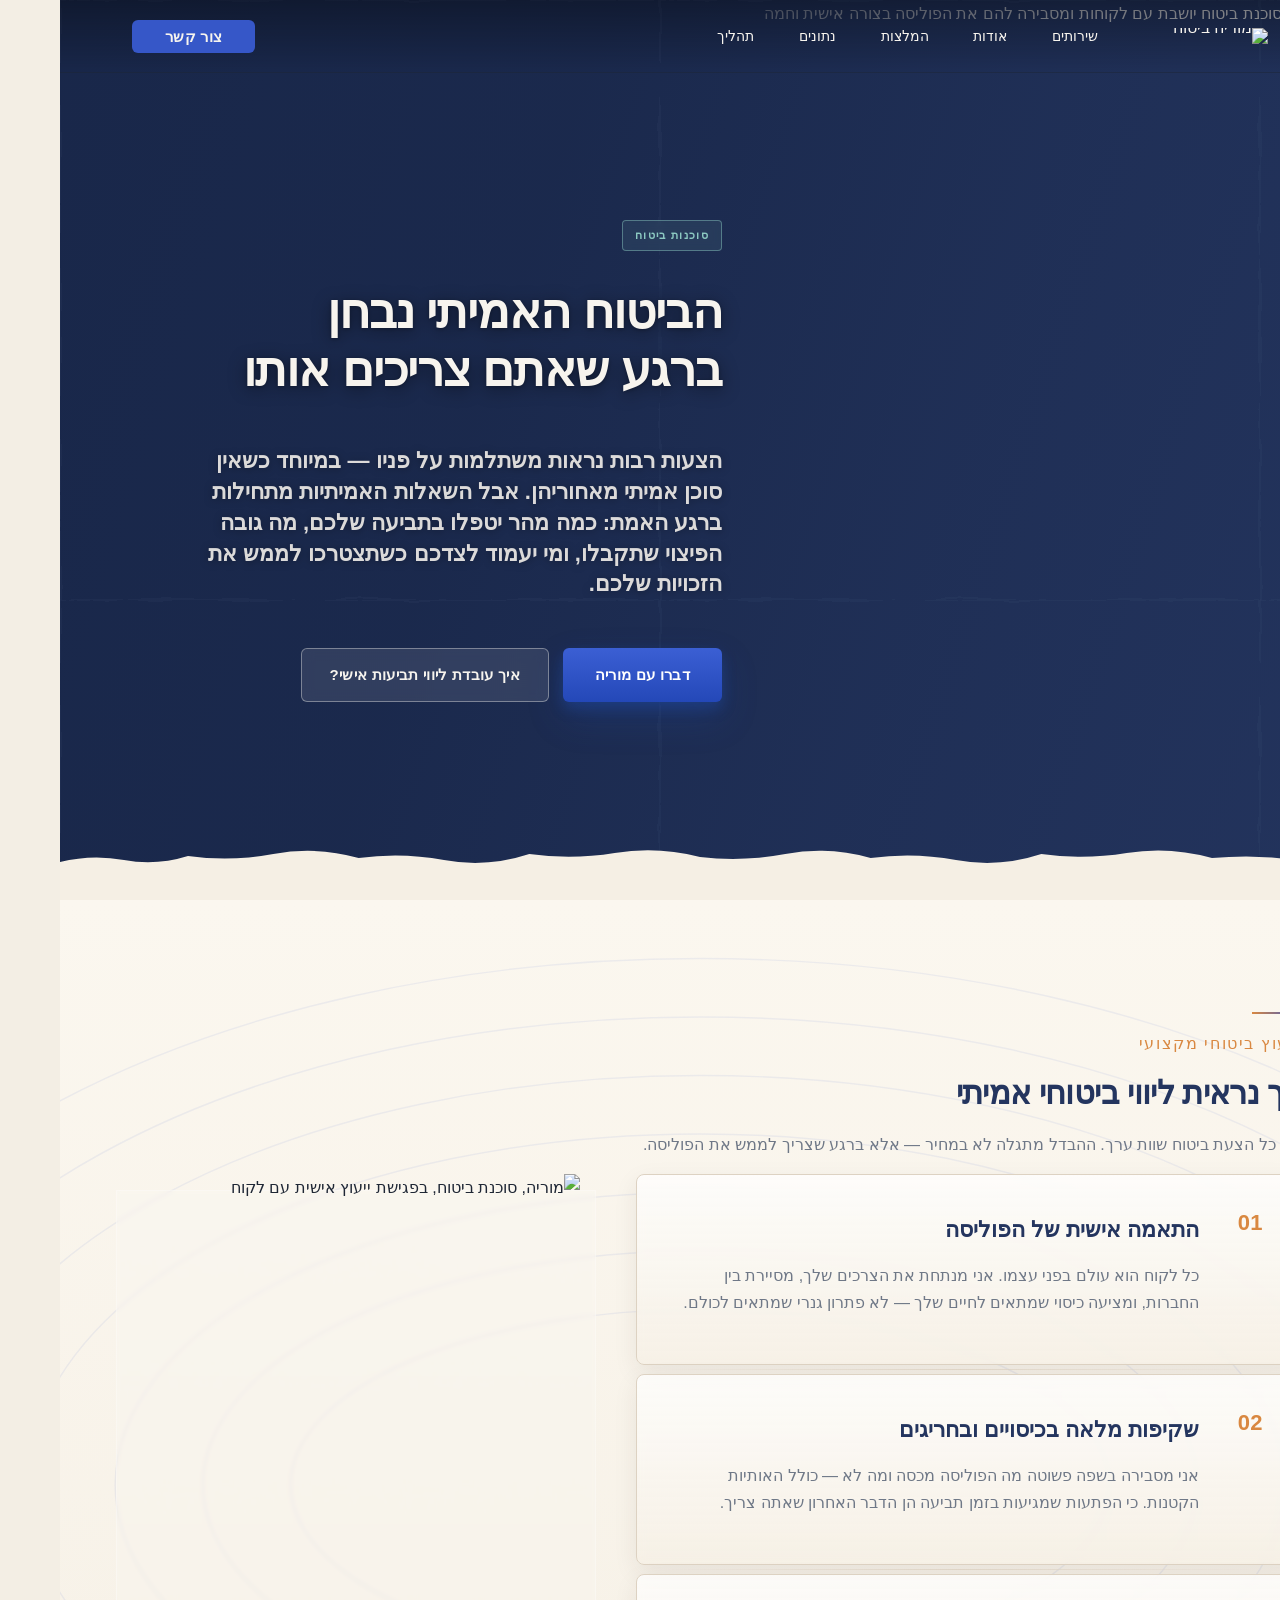
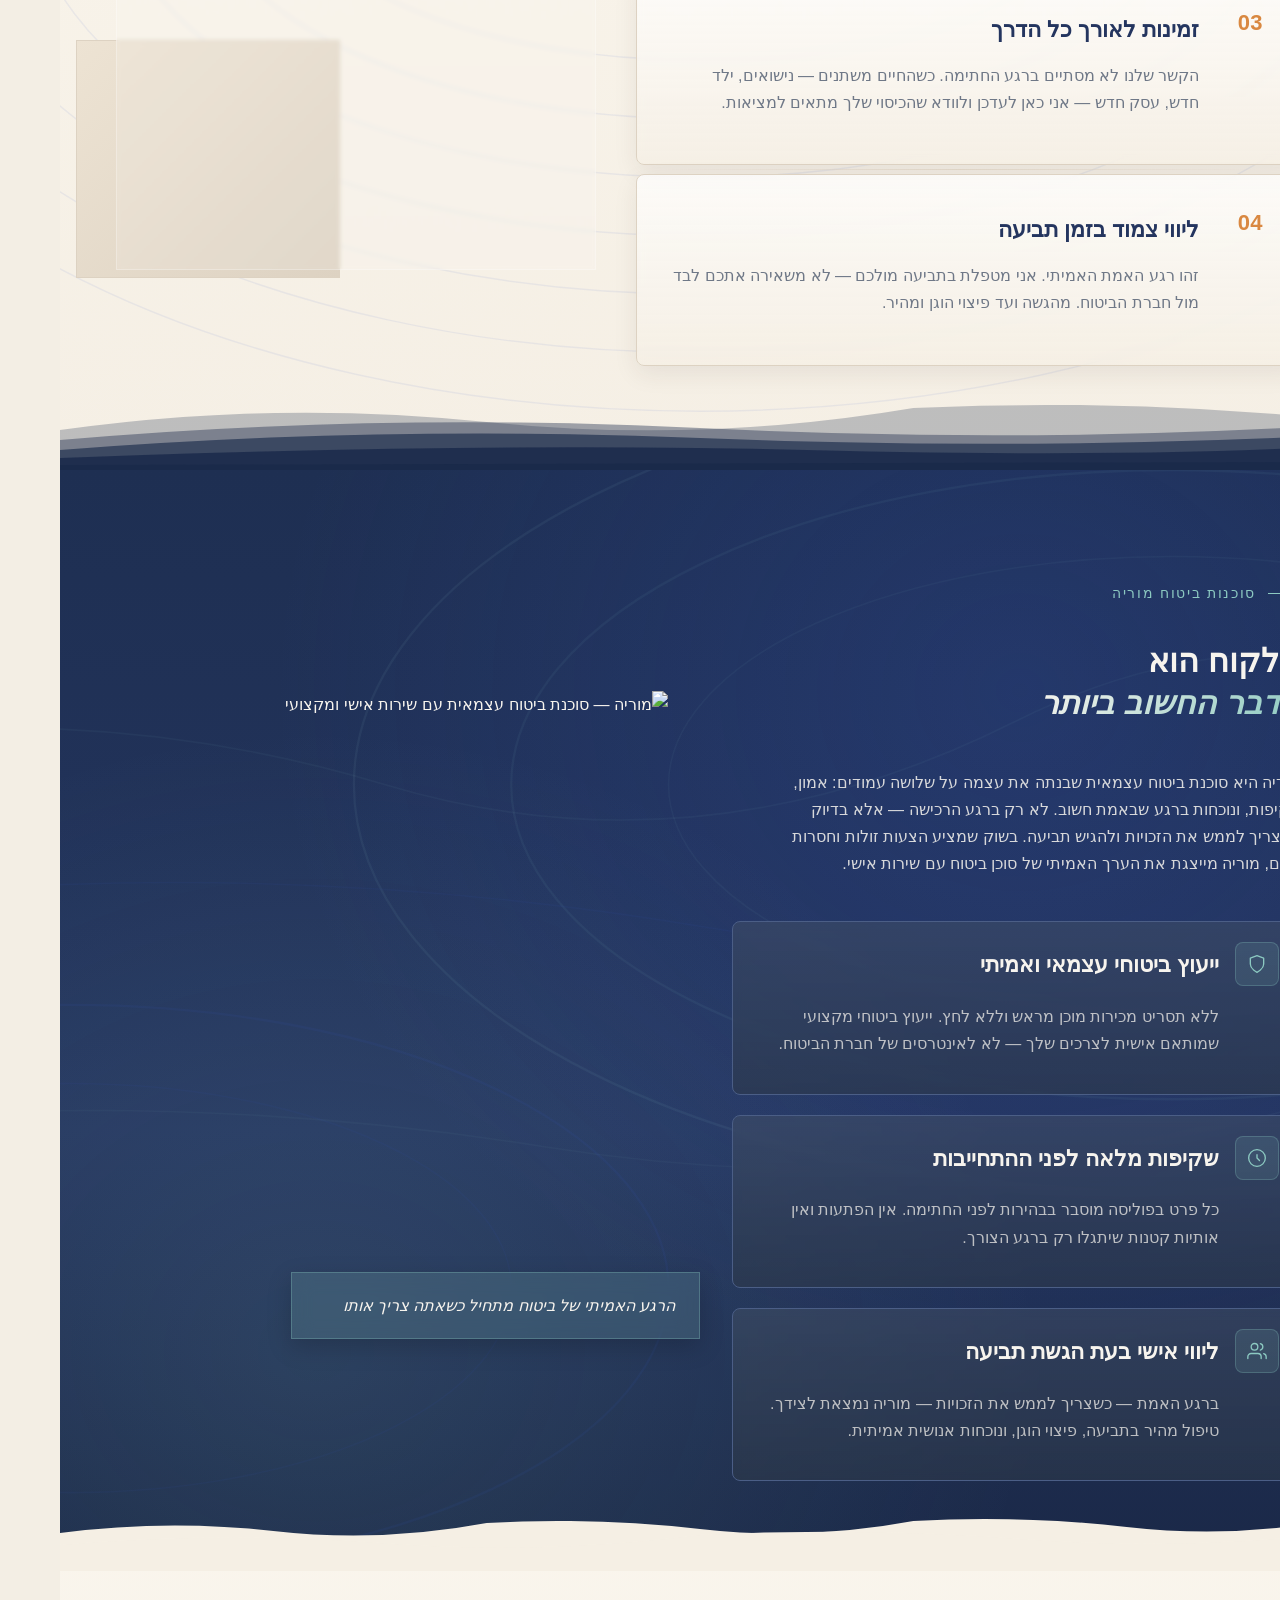
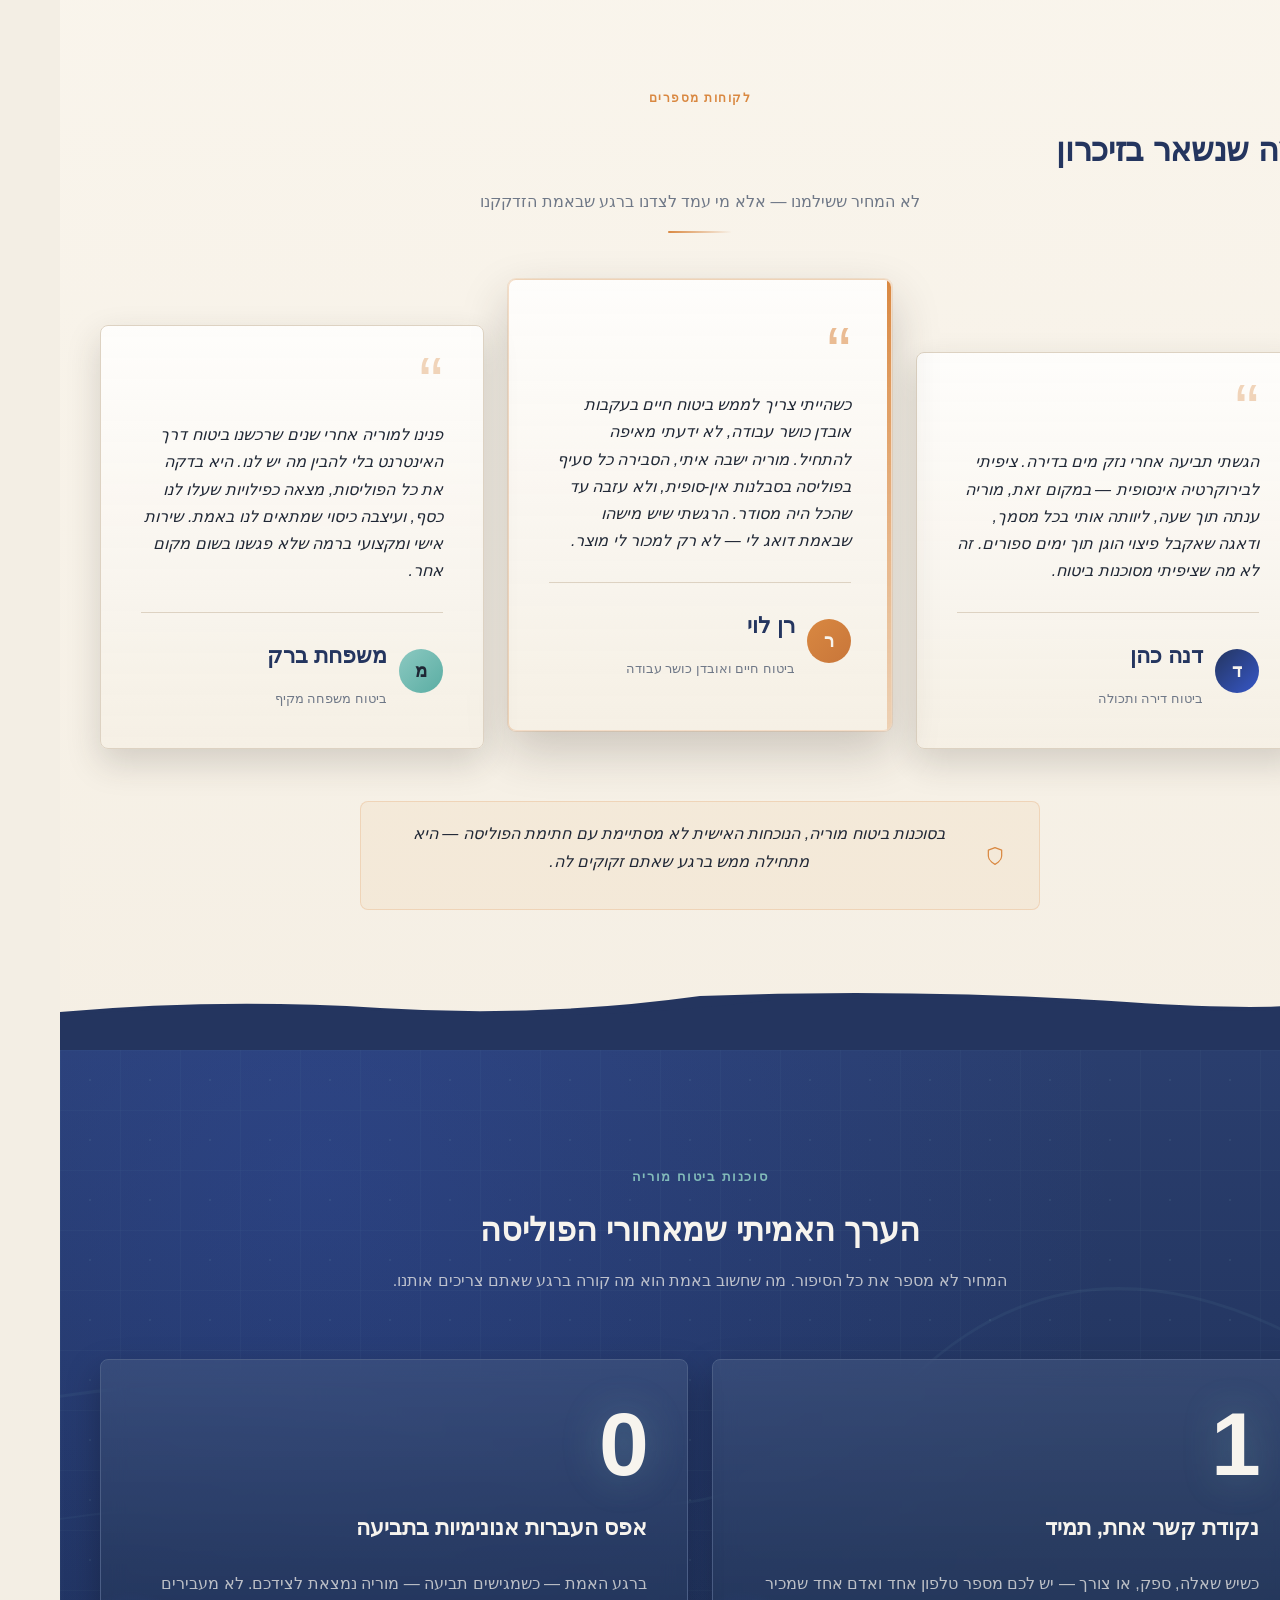
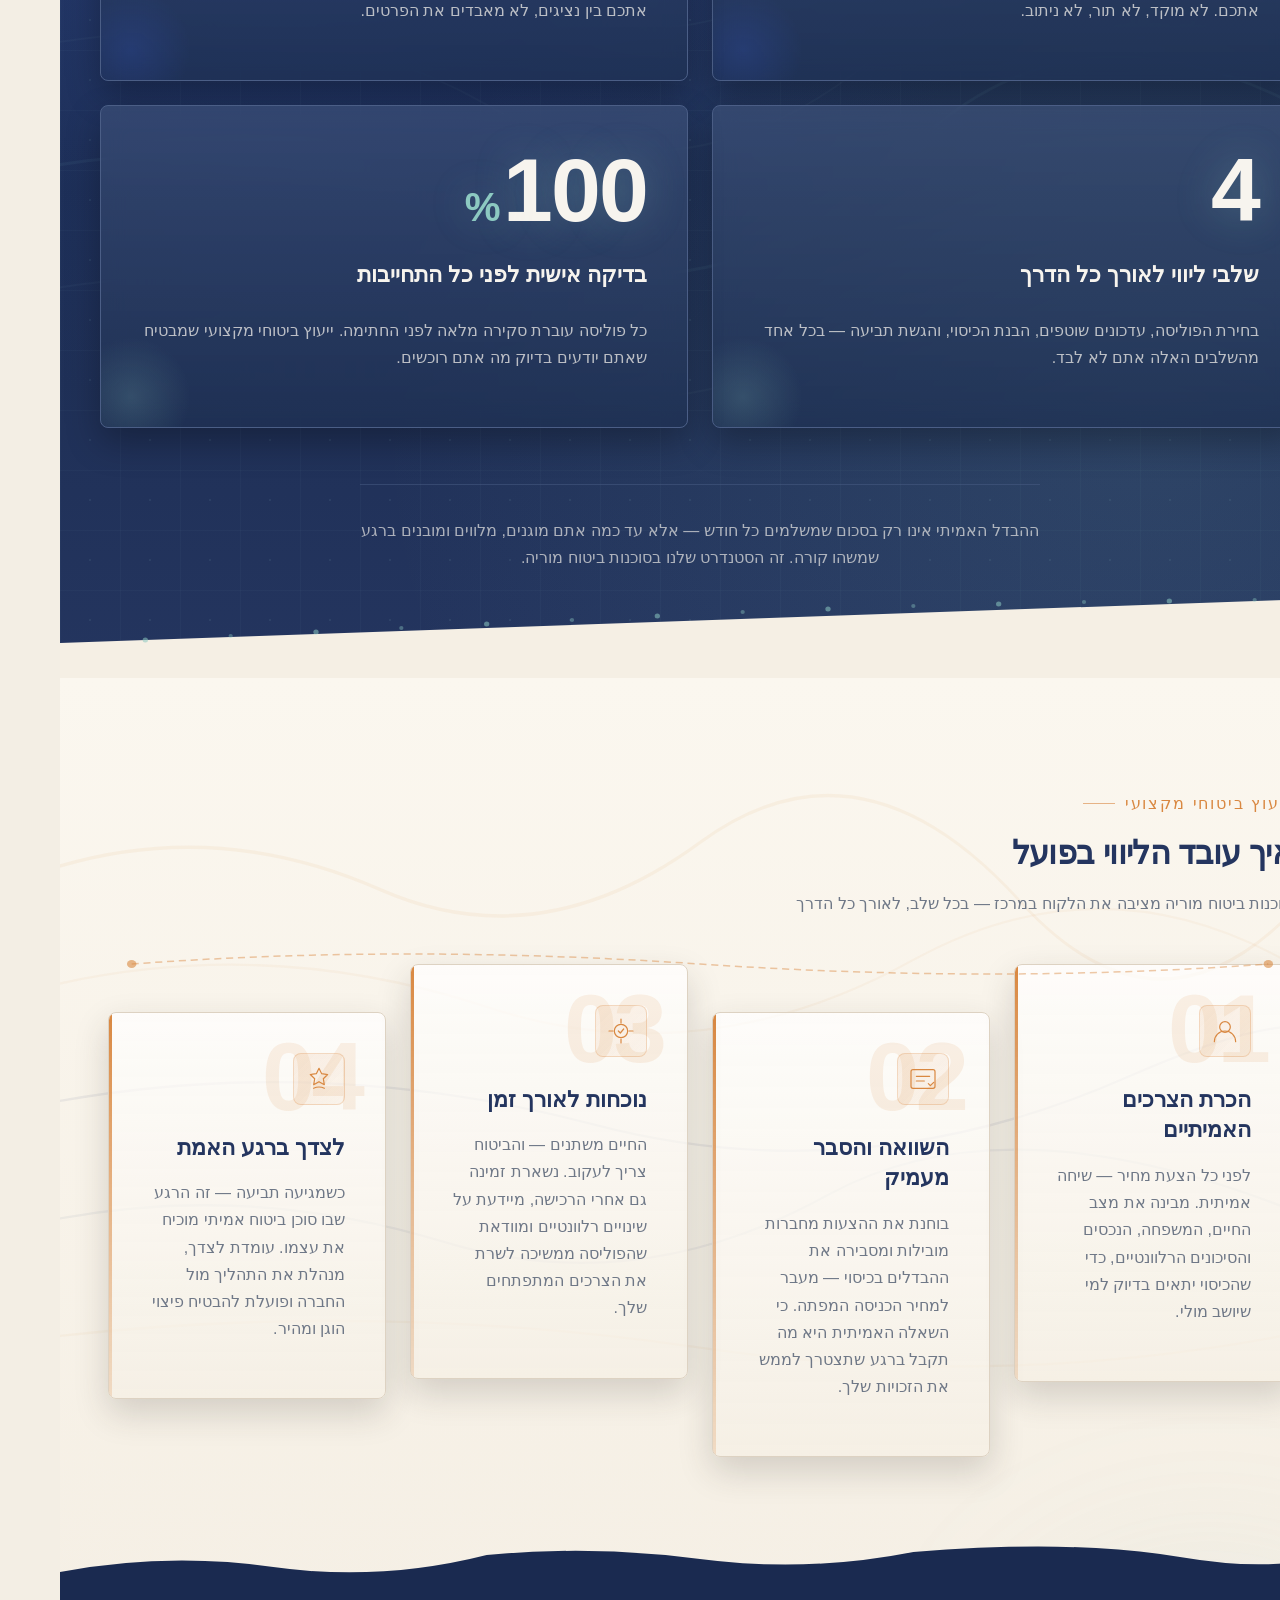
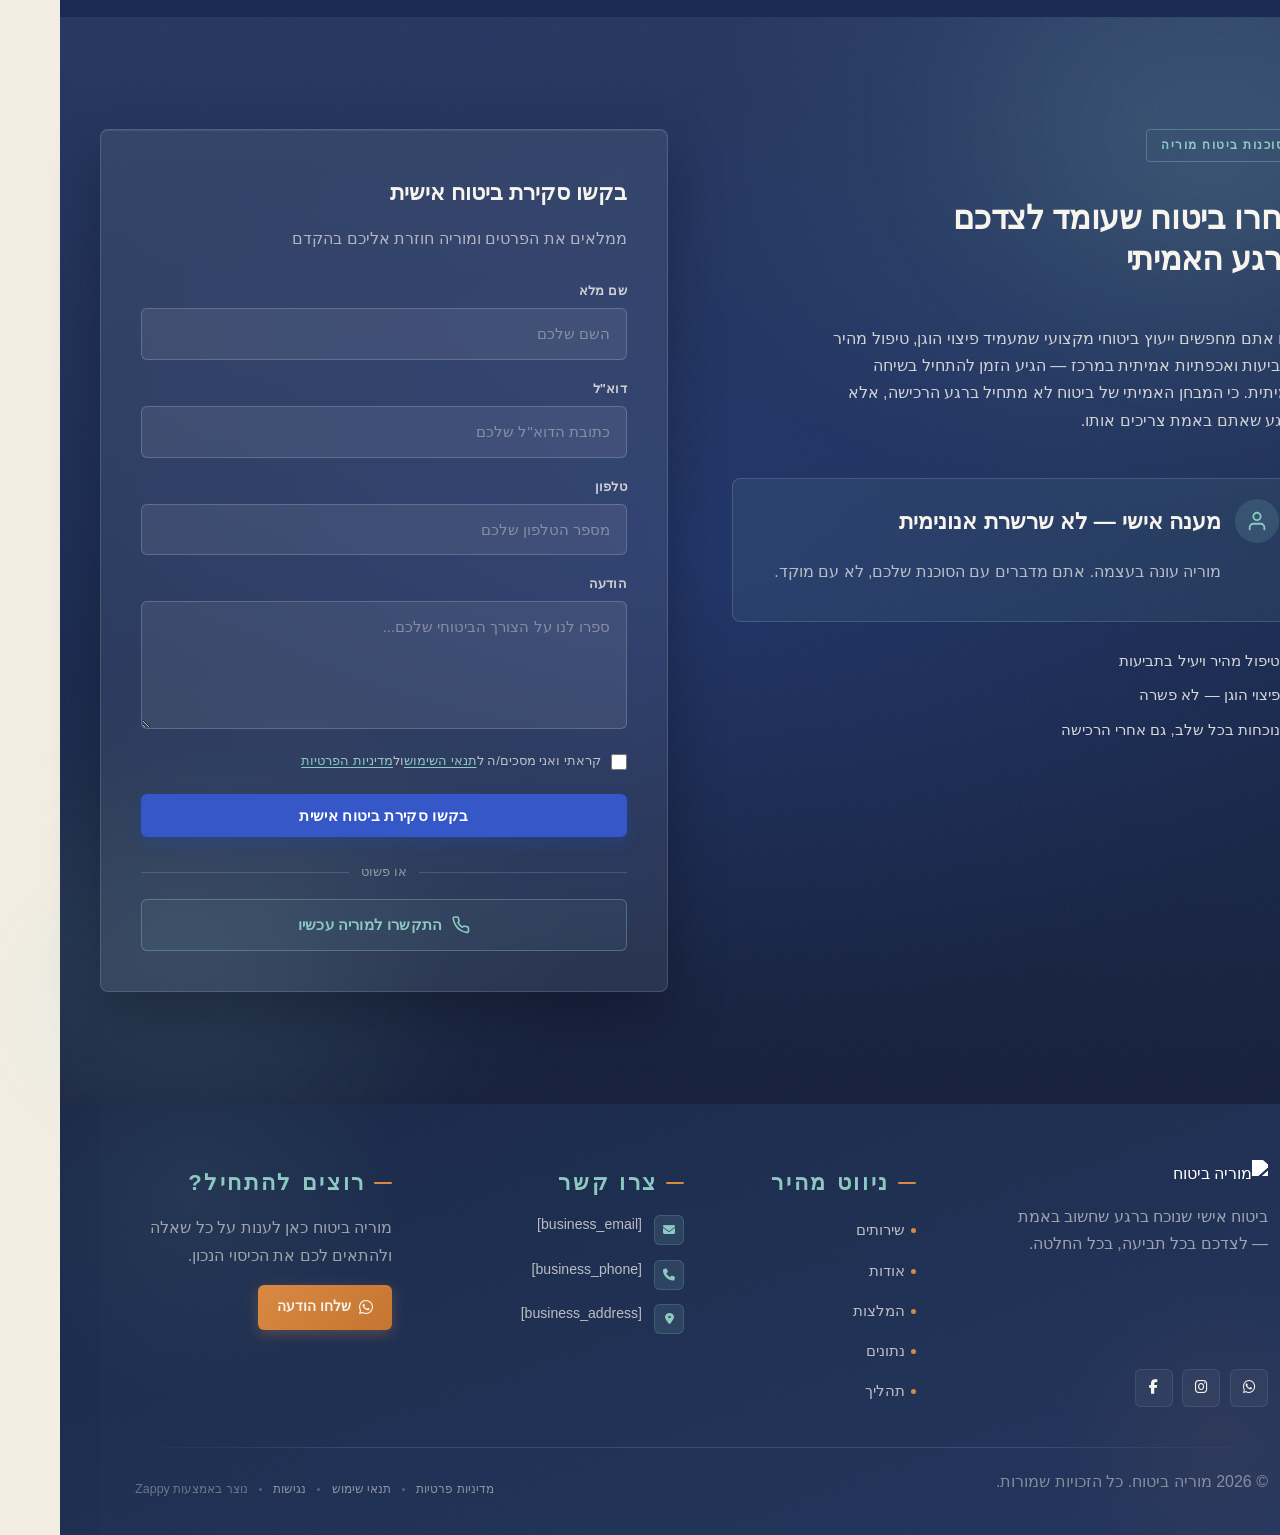
==== public/index.html @ 40479491 "Background sync: Progressive GitHub Sync" ====
<!doctype html><html dir="rtl" lang="he"><head><meta charset="UTF-8"><meta content="width=device-width,initial-scale=1" name="viewport"><meta content="index, follow" name="robots"><title>סוכנות ביטוח — מוריה ביטוח</title><meta content="Moriya is an independent insurance agent who places the client at the absolute center of her work. Her brand is built on trust, transparency, and being present " name="description"><meta content="סוכנות ביטוח, סוכן ביטוח עם שירות אישי, ייעוץ ביטוחי מקצועי, סוכנות ביטוח מוריה" name="keywords"><link href="/assets/favicon.ico" rel="icon" type="image/x-icon"><link href="/assets/favicon-16x16.png" rel="icon" type="image/png" sizes="16x16"><link href="/assets/favicon-32x32.png" rel="icon" type="image/png" sizes="32x32"><link href="/assets/favicon-48x48.png" rel="icon" type="image/png" sizes="48x48"><link href="/assets/favicon-192x192.png" rel="icon" type="image/png" sizes="192x192"><link href="/assets/favicon-512x512.png" rel="icon" type="image/png" sizes="512x512"><link href="/assets/apple-touch-icon.png" rel="apple-touch-icon"><script>!function(){"use strict";var t="22df28da-6964-4c1e-a399-9bb17cdcacbf",e="https://api.zappy5.com/api/analytics/track",a=18e5,n=2592e6,o=!0,i=!0,r=!0;var s=function(){var e="zappy_visitor_"+t,a=null;try{if(a=localStorage.getItem(e)){var o=JSON.parse(a),i=Date.now();if(i-o.created<n)return o.lastSeen=i,localStorage.setItem(e,JSON.stringify(o)),o.id}}catch(t){console.warn("Zappy Analytics: LocalStorage not available")}var r="zv_"+Date.now()+"_"+Math.random().toString(36).substr(2,9);try{localStorage.setItem(e,JSON.stringify({id:r,created:Date.now(),lastSeen:Date.now()}))}catch(t){}return r}(),c=function(){var e="zappy_session_"+t,n=null;try{if(n=sessionStorage.getItem(e)){var o=JSON.parse(n),i=Date.now();if(i-o.timestamp<a)return o.timestamp=i,sessionStorage.setItem(e,JSON.stringify(o)),o.id}}catch(t){console.warn("Zappy Analytics: SessionStorage not available")}var r="zs_"+Date.now()+"_"+Math.random().toString(36).substr(2,9);try{sessionStorage.setItem(e,JSON.stringify({id:r,timestamp:Date.now()}))}catch(t){}return r}();function l(a,n){n=n||{};var o={website_id:t,event_type:a,page_path:window.location.pathname,referrer:document.referrer||"direct",visitor_id:s,session_id:c,metadata:n};if(navigator.sendBeacon){var i=new Blob([JSON.stringify(o)],{type:"application/json"});navigator.sendBeacon(e,i)}else fetch(e,{method:"POST",headers:{"Content-Type":"application/json"},body:JSON.stringify(o),keepalive:!0}).catch(function(t){console.warn("Zappy Analytics: Failed to track event",t)})}o&&l("pageview",{title:document.title,url:window.location.href}),i&&document.addEventListener("click",function(t){var e=t.target;if("BUTTON"===e.tagName||e.closest("button")){var a="BUTTON"===e.tagName?e:e.closest("button");l("click",{element:"button",text:a.textContent.trim().substring(0,100),id:a.id||null,class:a.className||null})}else if("A"===e.tagName||e.closest("a")){var n="A"===e.tagName?e:e.closest("a");l("navigation",{element:"link",text:n.textContent.trim().substring(0,100),href:n.href,external:n.hostname!==window.location.hostname})}},!0),r&&document.addEventListener("submit",function(t){var e=t.target;l("form_submit",{form_id:e.id||null,form_name:e.name||null,form_action:e.action||null,form_method:e.method||"GET"})},!0);var d=Date.now();window.addEventListener("beforeunload",function(){l("page_unload",{time_on_page:Math.floor((Date.now()-d)/1e3),page_path:window.location.pathname})}),window.zappyAnalytics={track:l,getVisitorId:function(){return s},getSessionId:function(){return c}}}()</script><meta content="סוכנות ביטוח — מוריה ביטוח" property="og:title"><meta content="Moriya is an independent insurance agent who places the client at the absolute center of her work. Her brand is built on trust, transparency, and being present " property="og:description"><meta content="website" property="og:type"><meta content="he_IL" property="og:locale"><meta content="summary_large_image" name="twitter:card"><meta content="סוכנות ביטוח — מוריה ביטוח" name="twitter:title"><meta content="Moriya is an independent insurance agent who places the client at the absolute center of her work. Her brand is built on trust, transparency, and being present " name="twitter:description"><link href="https://cdnjs.cloudflare.com/ajax/libs/font-awesome/6.4.0/css/all.min.css" rel="stylesheet"><link href="/assets/favicon.ico" rel="icon" type="image/x-icon"><link href="/assets/favicon-16x16.png" rel="icon" type="image/png" sizes="16x16"><link href="/assets/favicon-32x32.png" rel="icon" type="image/png" sizes="32x32"><link href="/assets/favicon-48x48.png" rel="icon" type="image/png" sizes="48x48"><link href="/assets/favicon-192x192.png" rel="icon" type="image/png" sizes="192x192"><link href="/assets/favicon-512x512.png" rel="icon" type="image/png" sizes="512x512"><link href="/assets/apple-touch-icon.png" rel="apple-touch-icon"><link href="https://cdn.jsdelivr.net/npm/vanilla-cookieconsent@3/dist/cookieconsent.css" rel="stylesheet"><script src="https://cdn.jsdelivr.net/npm/vanilla-cookieconsent@3/dist/cookieconsent.umd.js"></script><script src="https://cdn.jsdelivr.net/gh/mickidum/acc_toolbar/acctoolbar/acctoolbar.min.js"></script><link href="/styles.css" rel="stylesheet"><style id="zappy-dropdown-submenu-styles">#navMenu li:has(.sub-menu),.nav-menu li:has(.sub-menu),.navbar li:has(.sub-menu),nav li:has(.sub-menu){position:relative}#navMenu .sub-menu,.nav-menu .sub-menu,.navbar .sub-menu,nav .sub-menu{display:block!important;position:absolute!important;top:100%;left:0;min-width:220px;background:#fff;border-radius:8px;box-shadow:0 8px 25px rgba(0,0,0,.15);padding:8px 0;opacity:0;visibility:hidden;transform:translateY(10px);transition:all .3s ease;z-index:1000;list-style:none;pointer-events:none}#navMenu li:hover>.sub-menu,.nav-menu li:hover>.sub-menu,.navbar li:hover>.sub-menu,nav li:hover>.sub-menu{opacity:1!important;visibility:visible!important;transform:translateY(0)!important;pointer-events:auto!important}.sub-menu li{list-style:none;margin:0;padding:0}.sub-menu a{display:block!important;padding:10px 16px!important;color:var(--text-dark,#333)!important;font-weight:500;text-decoration:none;white-space:nowrap;transition:background-color .2s}.sub-menu a:hover{background-color:#f5f5f5}[dir=rtl] .nav-menu .sub-menu,[dir=rtl] .navbar .sub-menu,[dir=rtl] nav .sub-menu,html[lang=ar] .nav-menu .sub-menu,html[lang=ar] .navbar .sub-menu,html[lang=ar] nav .sub-menu,html[lang=he] .nav-menu .sub-menu,html[lang=he] .navbar .sub-menu,html[lang=he] nav .sub-menu{left:auto!important;right:0!important}.sub-menu:empty,.sub-menu:not(:has(li)):not(:has(> a)),.sub-menu:not(:has(li:not(.zappy-hidden-menu-item))):not(:has(> a)){display:none!important;opacity:0!important;visibility:hidden!important;pointer-events:none!important}li:has(.menu-group-title):hover>.sub-menu{opacity:1!important;visibility:visible!important;transform:translateY(0)!important;pointer-events:auto!important}#navMenu>li>.menu-group-title,.nav-menu>li>.menu-group-title{display:inline-block;padding:.5rem 1rem;cursor:default;user-select:none}@media (max-width:768px){#navMenu .sub-menu,.nav-menu .sub-menu,.navbar .sub-menu,nav .sub-menu{position:static!important;transform:none!important;box-shadow:none!important;background:0 0!important;max-height:0;overflow:hidden;opacity:0;visibility:hidden;transition:max-height .3s ease,opacity .3s ease;padding:0!important;border-radius:0!important}.sub-menu.mobile-expanded{max-height:60vh!important;overflow-y:auto!important;opacity:1!important;visibility:visible!important;padding:8px 0 8px 16px!important}[dir=rtl] .sub-menu.mobile-expanded,html[lang=he] .sub-menu.mobile-expanded{padding:8px 16px 8px 0!important}#navMenu li:hover>.sub-menu,.nav-menu li:hover>.sub-menu,.navbar li:hover>.sub-menu,nav li:hover>.sub-menu{opacity:0;visibility:hidden;pointer-events:none}#navMenu li>.sub-menu.mobile-expanded,.nav-menu li>.sub-menu.mobile-expanded,.navbar li>.sub-menu.mobile-expanded,nav li>.sub-menu.mobile-expanded{opacity:1!important;visibility:visible!important;pointer-events:auto!important}#navMenu li:has(.sub-menu),.nav-menu li:has(.sub-menu),.navbar li:has(.sub-menu),nav li:has(.sub-menu){display:flex!important;flex-wrap:wrap!important;align-items:center!important;position:relative!important;min-height:44px!important}#navMenu li:has(.sub-menu)>a,.nav-menu li:has(.sub-menu)>a,.navbar li:has(.sub-menu)>a,nav li:has(.sub-menu)>a{flex:1!important;min-width:0!important}#navMenu li:has(.sub-menu)>.menu-group-title,.nav-menu li:has(.sub-menu)>.menu-group-title,.navbar li:has(.sub-menu)>.menu-group-title,nav li:has(.sub-menu)>.menu-group-title{flex:1!important;min-width:0!important;padding:0!important;line-height:inherit!important}#navMenu li:has(.sub-menu)>.sub-menu,.nav-menu li:has(.sub-menu)>.sub-menu,.navbar li:has(.sub-menu)>.sub-menu,nav li:has(.sub-menu)>.sub-menu{flex-basis:100%!important;width:100%!important}#navMenu li:has(.sub-menu)>a [class*=arrow],#navMenu li:has(.sub-menu)>a [class*=chevron],.nav-menu li:has(.sub-menu)>a .fa-angle-down,.nav-menu li:has(.sub-menu)>a .fa-chevron-down,.nav-menu li:has(.sub-menu)>a [class*=arrow],.nav-menu li:has(.sub-menu)>a [class*=chevron],nav li:has(.sub-menu)>a [class*=arrow],nav li:has(.sub-menu)>a [class*=chevron]{display:none!important;visibility:hidden!important}.mobile-submenu-toggle{display:flex!important;align-items:center!important;justify-content:center!important;width:44px!important;height:auto!important;background:0 0!important;border:none!important;cursor:pointer!important;color:var(--text-light)!important;position:static!important;flex-shrink:0!important;align-self:stretch!important;z-index:2!important;padding:0!important;margin:0!important}.mobile-submenu-toggle::after{content:''!important;width:0!important;height:0!important;border-left:6px solid transparent!important;border-right:6px solid transparent!important;border-top:7px solid currentColor!important;transition:transform .3s ease!important}.mobile-submenu-toggle.expanded::after{transform:rotate(180deg)!important}.sub-menu a{padding:10px 0!important;display:block!important;color:var(--text-light)!important}.navbar .sub-menu li a,.zappy-products-dropdown .sub-menu a,nav.navbar .sub-menu li a{color:var(--text-light)!important}}@media (min-width:769px){.mobile-submenu-toggle{display:none!important}}</style><style id="mobile-lang-menu-deployed-css">@media (max-width:768px){.lang-switcher,.nav-container .lang-switcher,.nav-cta-container .lang-switcher,.nav-ecommerce-icons .lang-switcher,.nav-icons-left .lang-switcher,.navbar .lang-switcher,.navbar .nav-cta-container .lang-switcher{display:none!important}.mobile-lang-menu{width:100%;border-top:1px solid rgba(128,128,128,.2);padding:8px 0 0 0;margin-top:8px}.mobile-lang-toggle{display:flex!important;align-items:center;justify-content:space-between;width:100%;padding:12px 16px;background:0 0;border:none;cursor:pointer;font-size:15px;color:inherit;font-family:inherit}.mobile-lang-toggle::after{content:'';display:inline-block;width:8px;height:8px;border-right:2px solid currentColor;border-bottom:2px solid currentColor;transform:rotate(45deg);transition:transform .3s ease;margin-left:8px}.mobile-lang-toggle.expanded::after{transform:rotate(-135deg)}.mobile-lang-options{max-height:0;overflow:hidden;transition:max-height .3s ease}.mobile-lang-options.expanded{max-height:300px}.mobile-lang-option{display:flex!important;align-items:center;gap:10px;padding:10px 24px;text-decoration:none;color:inherit;font-size:14px;font-family:inherit}.mobile-lang-option:hover{background:rgba(128,128,128,.1)}.mobile-lang-option.active{font-weight:600;opacity:.7;pointer-events:none}.mobile-lang-option img{width:20px;height:20px;border-radius:50%}}@media (min-width:769px){.mobile-lang-menu{display:none!important}}</style><style id="zappy-widget-visibility">#mic-access-tool-box,#mic-access-tool-general-button,#mic-init-access-tool #mic-access-tool-box,#mic-init-access-tool #mic-access-tool-general-button,#mic-init-access-tool .mic-access-tool-general-button,._access-icon,._access-menu,.mic-access-tool-box,.mic-access-tool-general-button,div[id*=mic-access-tool-box]{display:none!important;visibility:hidden!important;opacity:0!important;pointer-events:none!important}</style></head><body><nav class="navbar" dir="rtl"><button class="mobile-toggle" aria-label="Menu" id="mobileToggle"><svg viewBox="0 0 24 24" fill="none" height="24" width="24" class="hamburger-icon"><path d="M3 12h18M3 6h18M3 18h18" stroke="currentColor" stroke-width="2" stroke-linecap="round"></path></svg><svg viewBox="0 0 24 24" fill="none" height="24" width="24" class="close-icon" style="display:none"><path d="M18 6L6 18M6 6l12 12" stroke="currentColor" stroke-width="2" stroke-linecap="round"></path></svg></button><button class="phone-header-btn" aria-label="Call" data-phone="[business_phone]"><svg viewBox="0 0 24 24" fill="currentColor" height="20" width="20"><path d="M22 16.92v3a2 2 0 0 1-2.18 2 19.79 19.79 0 0 1-8.63-3.07 19.5 19.5 0 0 1-6-6 19.79 19.79 0 0 1-3.07-8.67A2 2 0 0 1 4.11 2h3a2 2 0 0 1 2 1.72 12.84 12.84 0 0 0 .7 2.81 2 2 0 0 1-.45 2.11L8.09 9.91a16 16 0 0 0 6 6l1.27-1.27a2 2 0 0 1 2.11-.45 12.84 12.84 0 0 0 2.81.7A2 2 0 0 1 22 16.92z"></path></svg></button><div class="nav-container"><div class="nav-right-group"><div class="nav-brand"><a href="/" class="logo-link"><img alt="מוריה ביטוח" src="/assets/business-logo.webp" class="logo"></a></div><ul class="nav-menu" id="navMenu"><li><a href="#services">שירותים</a></li><li><a href="#about">אודות</a></li><li><a href="#testimonials">המלצות</a></li><li><a href="#stats">נתונים</a></li><li><a href="#process">תהליך</a></li></ul></div><div class="nav-cta-container"><a href="#contact" class="nav-cta-btn">צור קשר</a></div></div></nav><script>window.addEventListener("load",function(){const e=document.querySelector(".navbar, nav, header");if(!e)return void console.log("[Navbar] Navbar element not found");let t=document.getElementById("mobileToggle")||document.querySelector(".mobile-toggle")||document.querySelector(".hamburger")||document.querySelector(".hamburger-menu")||document.querySelector(".menu-toggle")||document.querySelector(".burger-menu")||document.querySelector('[aria-label="Menu"]')||document.querySelector('[aria-label="תפריט"]');const o=document.querySelector(".phone-header-btn"),n=window.getComputedStyle(e);let r=n.backgroundColor;if(console.log("[Navbar] Initial navbar background:",r),"transparent"===r||"rgba(0, 0, 0, 0)"===r||r.startsWith("rgba")&&r.includes(", 0)")){const e=n.backgroundImage;if(e&&"none"!==e)console.log("[Navbar] Navbar has background image/gradient, using dark text"),r="rgb(240, 240, 240)";else{const e=window.getComputedStyle(document.body).backgroundColor;console.log("[Navbar] Navbar transparent, using body background:",e),r=e}}const i=r.match(/\d+/g);if(i&&i.length>=3){const e=(.299*parseInt(i[0])+.587*parseInt(i[1])+.114*parseInt(i[2]))/255;console.log("[Navbar] Mobile button colors preserved from Claude CSS (luminance:",e.toFixed(2)+")");const n=document.createElement("style");n.id="zappy-mobile-nav-fix";document.documentElement.lang;document.documentElement.dir,n.textContent='\n        /* Hide mobile buttons on desktop, show only on mobile */\n        @media (min-width: 769px) {\n          .mobile-toggle,\n          .phone-header-btn {\n            display: none !important;\n          }\n        }\n        \n        /* Show and position mobile buttons correctly on mobile */\n        @media (max-width: 768px) {\n          .mobile-toggle,\n          .phone-header-btn {\n            position: absolute !important;\n            top: 50% !important;\n            transform: translateY(-50%) !important;\n            z-index: 1001 !important;\n            display: flex !important;\n            align-items: center !important;\n            justify-content: center !important;\n            width: 36px !important;\n            height: 36px !important;\n            border-radius: 50% !important;\n            border: none !important;\n            cursor: pointer !important;\n            padding: 6px !important;\n            background: none !important;\n            color: var(--nav-text, var(--text-light)) !important;\n          }\n          \n          /* LTR positioning (default): hamburger LEFT, phone RIGHT */\n          html:not([dir="rtl"]):not([lang="he"]):not([lang="ar"]) .mobile-toggle,\n          html[dir="ltr"] .mobile-toggle {\n            left: 12px !important;\n            right: auto !important;\n          }\n          html:not([dir="rtl"]):not([lang="he"]):not([lang="ar"]) .phone-header-btn,\n          html[dir="ltr"] .phone-header-btn {\n            right: 12px !important;\n            left: auto !important;\n          }\n          \n          /* RTL positioning: hamburger RIGHT, phone LEFT */\n          html[dir="rtl"] .mobile-toggle,\n          html[lang="he"] .mobile-toggle,\n          html[lang="ar"] .mobile-toggle {\n            right: 12px !important;\n            left: auto !important;\n          }\n          html[dir="rtl"] .phone-header-btn,\n          html[lang="he"] .phone-header-btn,\n          html[lang="ar"] .phone-header-btn {\n            left: 12px !important;\n            right: auto !important;\n          }\n          \n          /* CRITICAL: Ensure nav-container has min-height on mobile */\n          /* All children are positioned absolutely/fixed on mobile, so height:auto collapses to 0 */\n          .nav-container {\n            min-height: 70px !important;\n            position: relative !important;\n          }\n          \n          /* Ensure SVG icons are properly sized and inherit color */\n          .mobile-toggle svg,\n          .phone-header-btn svg {\n            width: 24px !important;\n            height: 24px !important;\n            /* Don\'t force display - let JavaScript control hamburger/close toggle */\n          }\n          \n          /* Reset nav-cta-container on mobile - remove desktop box-shadow/padding */\n          /* that creates a visible ghost box when CTA button is hidden */\n          .nav-cta-container {\n            box-shadow: none !important;\n            padding: 0 !important;\n          }\n          \n          /* Hide nav-cta-container entirely on mobile when there\'s no lang-switcher */\n          /* (only the CTA button is inside, and it\'s hidden on mobile) */\n          .nav-cta-container:not(:has(.lang-switcher)) {\n            display: none !important;\n          }\n          \n          /* CRITICAL: Prevent hero image fade gradient from bleeding over headline text */\n          /* The .image-fade-gradient has bottom: -30px (extends below parent) */\n          /* On mobile stacked layout, this overlaps the h1 text below the image */\n          .hero-image-column {\n            overflow: hidden !important;\n          }\n          .image-fade-gradient {\n            bottom: 0 !important;\n          }\n          \n          /* Hide desktop language switcher on mobile - hamburger menu handles it */\n          /* High specificity to override stored CSS */\n          .lang-switcher,\n          .nav-cta-container .lang-switcher,\n          .nav-container .lang-switcher,\n          .navbar .lang-switcher,\n          .navbar .nav-cta-container .lang-switcher {\n            display: none !important;\n          }\n        }\n      ';const r=document.getElementById("zappy-mobile-nav-fix");r&&r.remove(),document.head.appendChild(n),console.log("[Navbar] Critical CSS injected for mobile nav positioning");const l=window.innerWidth<=768;if(t){const e=t.querySelector(".hamburger-icon"),o=t.querySelector(".close-icon");e&&(e.style.setProperty("width","24px","important"),e.style.setProperty("height","24px","important"),e.style.setProperty("display","block","important")),o&&(o.style.setProperty("width","24px","important"),o.style.setProperty("height","24px","important"),o.style.setProperty("display","none","important")),l?(t.style.setProperty("position","absolute","important"),t.style.setProperty("top","50%","important"),t.style.setProperty("transform","translateY(-50%)","important"),t.style.setProperty("z-index","1001","important"),t.style.removeProperty("left"),t.style.removeProperty("right"),console.log("[Navbar] Mobile toggle positioning applied (mobile viewport)")):(t.style.removeProperty("position"),t.style.removeProperty("top"),t.style.removeProperty("transform"),t.style.removeProperty("z-index"),t.style.removeProperty("left"),t.style.removeProperty("right"),console.log("[Navbar] Desktop viewport - cleared mobile toggle inline positioning"))}if(o){const e=o.querySelector("svg");e&&(e.style.width="24px",e.style.height="24px",e.setAttribute("width","24"),e.setAttribute("height","24")),l?(o.style.setProperty("position","absolute","important"),o.style.setProperty("top","50%","important"),o.style.setProperty("transform","translateY(-50%)","important"),o.style.setProperty("z-index","1001","important"),o.style.removeProperty("left"),o.style.removeProperty("right"),console.log("[Navbar] Phone button positioning applied (mobile viewport)")):(o.style.removeProperty("position"),o.style.removeProperty("top"),o.style.removeProperty("transform"),o.style.removeProperty("z-index"),o.style.removeProperty("left"),o.style.removeProperty("right"),console.log("[Navbar] Desktop viewport - cleared phone button inline positioning"))}}else console.log("[Navbar] Could not parse background color:",r);t=document.getElementById("mobileToggle")||document.querySelector(".mobile-toggle")||document.querySelector(".hamburger")||document.querySelector(".hamburger-menu")||document.querySelector(".menu-toggle")||document.querySelector(".burger-menu")||document.querySelector('[aria-label="Menu"]')||document.querySelector('[aria-label="תפריט"]');const l=document.getElementById("navMenu")||document.querySelector(".nav-menu")||document.querySelector(".nav-links")||document.querySelector("nav ul:not(.submenu)");if(!t||!l)return void console.log("[Navbar] Mobile toggle or menu not found:",{toggle:!!t,menu:!!l});l.id||(l.id="navMenu"),console.log("[Navbar] Initializing mobile menu...");const a=t.cloneNode(!0);t.parentNode.replaceChild(a,t),a.addEventListener("click",function(e){e.preventDefault(),e.stopPropagation();const t=this.querySelector(".hamburger-icon"),o=this.querySelector(".close-icon");l.classList.contains("active")?(l.classList.remove("active"),t&&t.style.setProperty("display","block","important"),o&&o.style.setProperty("display","none","important"),document.body.style.overflow="",console.log("[Navbar] Menu closed")):(l.classList.add("active"),t&&t.style.setProperty("display","none","important"),o&&o.style.setProperty("display","block","important"),document.body.style.overflow="hidden",console.log("[Navbar] Menu opened"))}),l.querySelectorAll("a").forEach(function(e){e.addEventListener("click",function(){if("#"===this.getAttribute("href"))return;const e=a.querySelector(".hamburger-icon"),t=a.querySelector(".close-icon");l.classList.remove("active"),e&&e.style.setProperty("display","block","important"),t&&t.style.setProperty("display","none","important"),document.body.style.overflow="",console.log("[Navbar] Menu closed (link clicked)")})});var s=l.querySelectorAll(".dropdown-toggle");s.forEach(function(e){e.addEventListener("click",function(e){e.preventDefault(),e.stopPropagation();var t=this.closest(".nav-dropdown");t&&(t.parentNode.querySelectorAll(".nav-dropdown.open").forEach(function(e){e!==t&&e.classList.remove("open")}),t.classList.toggle("open"),console.log("[Navbar] Dropdown toggled:",t.classList.contains("open")?"open":"closed"))})}),document.addEventListener("click",function(e){e.target.closest(".nav-dropdown")||document.querySelectorAll(".nav-dropdown.open").forEach(function(e){e.classList.remove("open")})}),console.log("[Navbar] Dropdown handlers initialized for "+s.length+" dropdowns"),o&&o.addEventListener("click",function(){const e=document.querySelectorAll('a[href^="tel:"]'),t=e.length>0?e[0].getAttribute("href").replace("tel:",""):"[business_phone]";window.location.href="tel:"+t,console.log("[Navbar] Phone button clicked")}),console.log("[Navbar] Mobile menu initialized successfully");const p=function(){const e=document.querySelector(".whatsapp-float");e&&(window.innerWidth>=769?(e.style.setProperty("display","none","important"),e.style.setProperty("visibility","hidden","important"),e.style.setProperty("opacity","0","important"),e.style.setProperty("pointer-events","none","important"),console.log("[WhatsApp] Button hidden on desktop")):(e.style.removeProperty("display"),e.style.removeProperty("visibility"),e.style.removeProperty("opacity"),e.style.removeProperty("pointer-events"),console.log("[WhatsApp] Button visible on mobile")))};let c;p(),window.addEventListener("resize",function(){clearTimeout(c),c=setTimeout(p,100)})})</script><main><section class="index-hero-section" data-layout-spec="בית-hero" dir="rtl" id="hero" data-hero-type="fullscreen-scrim"><div class="index-hero-bg-wrapper"><img alt="מוריה סוכנת ביטוח יושבת עם לקוחות ומסבירה להם את הפוליסה בצורה אישית וחמה" src="/assets/site-index-hero-image-1.webp" class="index-hero-bg-img" data-context="A warm cinematic editorial photograph of a caring Israeli female insurance agent sitting across from a family at a kitchen table, reviewing documents together with calm reassurance. The scene feels intimate and trustworthy — warm afternoon light, soft focus background, paper-grain film texture. The atmosphere is protective, human, and quietly confident. No corporate handshakes or generic office settings. Real life, real people, real guidance." data-placeholder="index-hero-image-1" height="700" width="1200" data-hero-bg="true"></div><div class="index-hero-scrim" aria-hidden="true"></div><div class="index-hero-topo" aria-hidden="true"></div><div class="index-hero-container"><div class="index-hero-content"><span class="index-hero-eyebrow">סוכנות ביטוח</span><h1 class="index-hero-headline">הביטוח האמיתי נבחן<br>ברגע שאתם צריכים אותו</h1><h3 class="index-hero-subtitle">הצעות רבות נראות משתלמות על פניו — במיוחד כשאין סוכן אמיתי מאחוריהן. אבל השאלות האמיתיות מתחילות ברגע האמת: כמה מהר יטפלו בתביעה שלכם, מה גובה הפיצוי שתקבלו, ומי יעמוד לצדכם כשתצטרכו לממש את הזכויות שלכם.</h3><div class="index-hero-ctas"><a href="#contact" class="index-hero-btn-primary">דברו עם מוריה</a><a href="#claims" class="index-hero-btn-secondary">איך עובדת ליווי תביעות אישי?</a></div></div></div><div class="index-hero-divider-wrapper"><svg viewBox="0 0 1440 90" xmlns="http://www.w3.org/2000/svg" aria-hidden="true" data-no-icon-edit="true" preserveAspectRatio="none"><path d="M0,90 L0,52 Q36,44 72,50 T144,46 Q192,52 240,44 T336,48 Q384,42 432,50 T528,44 Q576,50 624,43 T720,47 Q768,52 816,44 T912,48 Q960,42 1008,50 T1104,44 Q1152,50 1200,43 T1296,48 Q1344,44 1392,50 L1440,47 L1440,90 Z" fill="#F5EFE4"></path></svg></div></section><section class="index-services-section" data-layout-spec="בית-services" dir="rtl"><svg style="position:absolute" height="0" width="0"><defs><filter id="services-noise"><feTurbulence baseFrequency="0.65" numOctaves="2" stitchTiles="stitch" type="fractalNoise"></feTurbulence><feColorMatrix values="1 0 0 0 0.92 0 1 0 0 0.88 0 0 1 0 0.80 0 0 0 .06 0"></feColorMatrix></filter></defs></svg><div class="services-contour-bg" aria-hidden="true"><svg viewBox="0 0 1200 800" xmlns="http://www.w3.org/2000/svg" aria-hidden="true" data-no-icon-edit="true" preserveAspectRatio="xMidYMid slice"><g fill="none" opacity="0.07" stroke="var(--primary)" stroke-width="1"><ellipse cx="600" cy="400" rx="520" ry="280"></ellipse><ellipse cx="600" cy="400" rx="460" ry="240"></ellipse><ellipse cx="600" cy="400" rx="400" ry="200"></ellipse><ellipse cx="600" cy="400" rx="340" ry="160"></ellipse><ellipse cx="600" cy="400" rx="280" ry="120"></ellipse><ellipse cx="600" cy="400" rx="580" ry="320"></ellipse><ellipse cx="600" cy="400" rx="640" ry="360"></ellipse></g></svg></div><div class="services-container"><header class="services-header"><div class="services-header-line" aria-hidden="true"></div><p class="services-eyebrow">ייעוץ ביטוחי מקצועי</p><h2 class="services-title">כך נראית ליווי ביטוחי אמיתי</h2><p class="services-subtitle">לא כל הצעת ביטוח שוות ערך. ההבדל מתגלה לא במחיר — אלא ברגע שצריך לממש את הפוליסה.</p></header><div class="services-body"><div class="services-cards-col"><article class="service-card"><div class="service-card-inner"><div class="service-number" aria-hidden="true">01</div><div class="service-content"><h3 class="service-title">התאמה אישית של הפוליסה</h3><p>כל לקוח הוא עולם בפני עצמו. אני מנתחת את הצרכים שלך, מסיירת בין החברות, ומציעה כיסוי שמתאים לחיים שלך — לא פתרון גנרי שמתאים לכולם.</p></div></div></article><div class="service-separator" aria-hidden="true"></div><article class="service-card"><div class="service-card-inner"><div class="service-number" aria-hidden="true">02</div><div class="service-content"><h3 class="service-title">שקיפות מלאה בכיסויים ובחריגים</h3><p>אני מסבירה בשפה פשוטה מה הפוליסה מכסה ומה לא — כולל האותיות הקטנות. כי הפתעות שמגיעות בזמן תביעה הן הדבר האחרון שאתה צריך.</p></div></div></article><div class="service-separator" aria-hidden="true"></div><article class="service-card"><div class="service-card-inner"><div class="service-number" aria-hidden="true">03</div><div class="service-content"><h3 class="service-title">זמינות לאורך כל הדרך</h3><p>הקשר שלנו לא מסתיים ברגע החתימה. כשהחיים משתנים — נישואים, ילד חדש, עסק חדש — אני כאן לעדכן ולוודא שהכיסוי שלך מתאים למציאות.</p></div></div></article><div class="service-separator" aria-hidden="true"></div><article class="service-card"><div class="service-card-inner"><div class="service-number" aria-hidden="true">04</div><div class="service-content"><h3 class="service-title">ליווי צמוד בזמן תביעה</h3><p>זהו רגע האמת האמיתי. אני מטפלת בתביעה מולכם — לא משאירה אתכם לבד מול חברת הביטוח. מהגשה ועד פיצוי הוגן ומהיר.</p></div></div></article></div><div class="services-image-col"><div class="services-image-wrapper"><div class="services-image-frost" aria-hidden="true"></div><img alt="מוריה, סוכנת ביטוח, בפגישת ייעוץ אישית עם לקוח" src="/assets/site-index-services-image-1.webp" data-context="A warm, documentary-style photograph of a professional female insurance agent in her 40s sitting across from a client at a desk, attentively reviewing documents together. The setting is a calm, modern office with natural light streaming through large windows. The agent is pointing to specific sections of a policy document, conveying trust, expertise, and genuine personal care. Warm tones, soft shadows, professional yet approachable atmosphere." data-placeholder="index-services-image-1" height="720" width="560"><div class="services-parchment-plate" aria-hidden="true"></div></div></div></div></div><div class="services-divider-wrapper"><svg viewBox="0 0 1200 100" xmlns="http://www.w3.org/2000/svg" aria-hidden="true" data-no-icon-edit="true" preserveAspectRatio="none"><path d="M0,60 Q200,30 400,52 T800,38 Q1000,28 1200,50 L1200,100 L0,100 Z" fill="#1a2a4a" opacity="0.25"></path><path d="M0,70 Q300,42 600,58 T1200,55 L1200,100 L0,100 Z" fill="#1a2a4a" opacity="0.4"></path><path d="M0,80 Q300,55 600,68 T1200,65 L1200,100 L0,100 Z" fill="#1a2a4a" opacity="0.65"></path><path d="M0,88 Q400,72 700,80 T1200,76 L1200,100 L0,100 Z" fill="#1a2a4a" opacity="0.85"></path><path d="M0,95 L1200,92 L1200,100 L0,100 Z" fill="#1a2a4a"></path></svg></div></section><section class="index-about-section" data-layout-spec="בית-about" dir="rtl" id="about"><div class="index-about-bg-decor" aria-hidden="true"><svg viewBox="0 0 1200 700" xmlns="http://www.w3.org/2000/svg" aria-hidden="true" data-no-icon-edit="true" preserveAspectRatio="xMidYMid slice" class="index-about-contour-svg"><ellipse cx="900" cy="200" rx="520" ry="260" fill="none" stroke="rgba(140,201,193,0.07)" stroke-width="1.5"></ellipse><ellipse cx="900" cy="200" rx="420" ry="200" fill="none" stroke="rgba(140,201,193,0.06)" stroke-width="1.5"></ellipse><ellipse cx="900" cy="200" rx="320" ry="145" fill="none" stroke="rgba(140,201,193,0.05)" stroke-width="1"></ellipse><ellipse cx="200" cy="520" rx="380" ry="180" fill="none" stroke="rgba(54,87,200,0.08)" stroke-width="1.5"></ellipse><ellipse cx="200" cy="520" rx="280" ry="130" fill="none" stroke="rgba(54,87,200,0.06)" stroke-width="1"></ellipse><path d="M0,180 Q200,140 400,200 T800,160 T1200,190" fill="none" stroke="rgba(140,201,193,0.05)" stroke-width="1"></path><path d="M0,280 Q300,240 600,290 T1200,260" fill="none" stroke="rgba(54,87,200,0.06)" stroke-width="1"></path><path d="M0,420 Q250,390 500,430 T1000,400 T1200,420" fill="none" stroke="rgba(140,201,193,0.04)" stroke-width="1"></path></svg></div><div class="index-about-container"><div class="index-about-grid"><div class="index-about-content"><div class="index-about-label"><span class="index-about-label-line"></span><span class="index-about-label-text">סוכנות ביטוח מוריה</span></div><h2 class="index-about-heading">הלקוח הוא<br><em class="index-about-heading-em">הדבר החשוב ביותר</em></h2><p class="index-about-lead">מוריה היא סוכנת ביטוח עצמאית שבנתה את עצמה על שלושה עמודים: אמון, שקיפות, ונוכחות ברגע שבאמת חשוב. לא רק ברגע הרכישה — אלא בדיוק כשצריך לממש את הזכויות ולהגיש תביעה. בשוק שמציע הצעות זולות וחסרות פנים, מוריה מייצגת את הערך האמיתי של סוכן ביטוח עם שירות אישי.</p><div class="index-about-proof-points"><div class="index-about-proof-item"><div class="index-about-proof-icon-wrap"><svg viewBox="0 0 24 24" xmlns="http://www.w3.org/2000/svg" aria-hidden="true" data-element-type="icon" data-icon-type="svg" fill="none" stroke="currentColor" stroke-linecap="round" stroke-linejoin="round" stroke-width="1.6"><path d="M12 22s8-4 8-10V5l-8-3-8 3v7c0 6 8 10 8 10z"></path></svg></div><div class="index-about-proof-content"><h3 class="index-about-proof-title">ייעוץ ביטוחי עצמאי ואמיתי</h3><p class="index-about-proof-desc">ללא תסריט מכירות מוכן מראש וללא לחץ. ייעוץ ביטוחי מקצועי שמותאם אישית לצרכים שלך — לא לאינטרסים של חברת הביטוח.</p></div></div><div class="index-about-proof-item"><div class="index-about-proof-icon-wrap"><svg viewBox="0 0 24 24" xmlns="http://www.w3.org/2000/svg" aria-hidden="true" data-element-type="icon" data-icon-type="svg" fill="none" stroke="currentColor" stroke-linecap="round" stroke-linejoin="round" stroke-width="1.6"><circle cx="12" cy="12" r="10"></circle><path d="M12 8v4l3 3"></path></svg></div><div class="index-about-proof-content"><h3 class="index-about-proof-title">שקיפות מלאה לפני ההתחייבות</h3><p class="index-about-proof-desc">כל פרט בפוליסה מוסבר בבהירות לפני החתימה. אין הפתעות ואין אותיות קטנות שיתגלו רק ברגע הצורך.</p></div></div><div class="index-about-proof-item"><div class="index-about-proof-icon-wrap"><svg viewBox="0 0 24 24" xmlns="http://www.w3.org/2000/svg" aria-hidden="true" data-element-type="icon" data-icon-type="svg" fill="none" stroke="currentColor" stroke-linecap="round" stroke-linejoin="round" stroke-width="1.6"><path d="M17 21v-2a4 4 0 0 0-4-4H5a4 4 0 0 0-4 4v2"></path><circle cx="9" cy="7" r="4"></circle><path d="M23 21v-2a4 4 0 0 0-3-3.87"></path><path d="M16 3.13a4 4 0 0 1 0 7.75"></path></svg></div><div class="index-about-proof-content"><h3 class="index-about-proof-title">ליווי אישי בעת הגשת תביעה</h3><p class="index-about-proof-desc">ברגע האמת — כשצריך לממש את הזכויות — מוריה נמצאת לצידך. טיפול מהיר בתביעה, פיצוי הוגן, ונוכחות אנושית אמיתית.</p></div></div></div></div><div class="index-about-portrait-col"><div class="index-about-portrait-frame"><img alt="מוריה — סוכנת ביטוח עצמאית עם שירות אישי ומקצועי" src="/assets/site-index-about-image-1.webp" class="index-about-portrait-img" data-context="Professional portrait of a warm, confident Israeli female insurance agent named Moriya, mid-30s to mid-40s, photographed in a premium editorial style. She is dressed in elegant professional attire — muted navy or charcoal tones. She has a calm, reassuring expression conveying trust and expertise. Soft directional lighting, shallow depth of field, neutral or slightly textured studio background. The image should feel human and authoritative, not corporate stock photography. High-end portrait photography, premium editorial quality." data-placeholder="index-about-image-1" height="720" width="560"><div class="index-about-portrait-panel" aria-hidden="true"><span class="index-about-panel-quote">הרגע האמיתי של ביטוח מתחיל כשאתה צריך אותו</span></div></div></div></div></div><div class="index-about-divider-wrapper"><svg viewBox="0 0 1200 90" xmlns="http://www.w3.org/2000/svg" aria-hidden="true" data-no-icon-edit="true" preserveAspectRatio="none"><path d="M0,90 L0,52 Q100,38 200,50 T400,42 Q500,36 600,48 T800,40 Q900,34 1000,46 T1200,38 L1200,90 Z" fill="#F5EFE4"></path><path d="M0,90 L0,64 Q150,50 300,62 T600,54 Q750,46 900,58 T1200,52 L1200,90 Z" fill="#F5EFE4"></path></svg></div></section><section class="index-testimonials-section" data-layout-spec="בית-testimonials" dir="rtl"><div class="index-testimonials-section__texture" aria-hidden="true"></div><div class="index-testimonials-section__container"><div class="index-testimonials-section__header"><span class="index-testimonials-section__eyebrow">לקוחות מספרים</span><h2 class="index-testimonials-section__title">מה שנשאר בזיכרון</h2><p class="index-testimonials-section__subtitle">לא המחיר ששילמנו — אלא מי עמד לצדנו ברגע שבאמת הזדקקנו</p><div class="index-testimonials-section__rule" aria-hidden="true"></div></div><div class="index-testimonials-section__grid"><article class="index-testimonials-section__card index-testimonials-section__card--side"><div class="index-testimonials-section__quote-mark" aria-hidden="true">“</div><blockquote class="index-testimonials-section__quote"><p>הגשתי תביעה אחרי נזק מים בדירה. ציפיתי לבירוקרטיה אינסופית — במקום זאת, מוריה ענתה תוך שעה, ליוותה אותי בכל מסמך, ודאגה שאקבל פיצוי הוגן תוך ימים ספורים. זה לא מה שציפיתי מסוכנות ביטוח.</p></blockquote><footer class="index-testimonials-section__attribution"><div class="index-testimonials-section__avatar" aria-hidden="true"><span>ד</span></div><div class="index-testimonials-section__author-info"><h3 class="index-testimonials-section__author-name">דנה כהן</h3><span class="index-testimonials-section__author-label">ביטוח דירה ותכולה</span></div></footer></article><article class="index-testimonials-section__card index-testimonials-section__card--center"><div class="index-testimonials-section__quote-mark" aria-hidden="true">“</div><blockquote class="index-testimonials-section__quote"><p>כשהייתי צריך לממש ביטוח חיים בעקבות אובדן כושר עבודה, לא ידעתי מאיפה להתחיל. מוריה ישבה איתי, הסבירה כל סעיף בפוליסה בסבלנות אין-סופית, ולא עזבה עד שהכל היה מסודר. הרגשתי שיש מישהו שבאמת דואג לי — לא רק למכור לי מוצר.</p></blockquote><footer class="index-testimonials-section__attribution"><div class="index-testimonials-section__avatar index-testimonials-section__avatar--accent" aria-hidden="true"><span>ר</span></div><div class="index-testimonials-section__author-info"><h3 class="index-testimonials-section__author-name">רן לוי</h3><span class="index-testimonials-section__author-label">ביטוח חיים ואובדן כושר עבודה</span></div></footer><div class="index-testimonials-section__card-accent" aria-hidden="true"></div></article><article class="index-testimonials-section__card index-testimonials-section__card--side"><div class="index-testimonials-section__quote-mark" aria-hidden="true">“</div><blockquote class="index-testimonials-section__quote"><p>פנינו למוריה אחרי שנים שרכשנו ביטוח דרך האינטרנט בלי להבין מה יש לנו. היא בדקה את כל הפוליסות, מצאה כפילויות שעלו לנו כסף, ועיצבה כיסוי שמתאים לנו באמת. שירות אישי ומקצועי ברמה שלא פגשנו בשום מקום אחר.</p></blockquote><footer class="index-testimonials-section__attribution"><div class="index-testimonials-section__avatar index-testimonials-section__avatar--secondary" aria-hidden="true"><span>מ</span></div><div class="index-testimonials-section__author-info"><h3 class="index-testimonials-section__author-name">משפחת ברק</h3><span class="index-testimonials-section__author-label">ביטוח משפחה מקיף</span></div></footer></article></div><div class="index-testimonials-section__reassurance"><div class="index-testimonials-section__reassurance-icon" aria-hidden="true"><svg viewBox="0 0 24 24" xmlns="http://www.w3.org/2000/svg" data-element-type="icon" data-icon-type="svg" fill="none" height="20" width="20"><path d="M12 22s8-4 8-10V5l-8-3-8 3v7c0 6 8 10 8 10z" stroke="currentColor" stroke-width="1.5" stroke-linejoin="round"></path></svg></div><p class="index-testimonials-section__reassurance-text">בסוכנות ביטוח מוריה, הנוכחות האישית לא מסתיימת עם חתימת הפוליסה — היא מתחילה ממש ברגע שאתם זקוקים לה.</p></div></div><div class="index-testimonials-section__divider-wrapper"><svg viewBox="0 0 1440 90" xmlns="http://www.w3.org/2000/svg" aria-hidden="true" data-no-icon-edit="true" preserveAspectRatio="none"><defs><linearGradient id="copperRibbon" x1="0" x2="1" y1="0" y2="0"><stop offset="0%" stop-color="#D98841" stop-opacity="0.18"></stop><stop offset="40%" stop-color="#C8763A" stop-opacity="0.10"></stop><stop offset="100%" stop-color="#24355F" stop-opacity="0"></stop></linearGradient></defs><path d="M0,52 Q180,38 360,48 T720,36 Q960,28 1200,42 T1440,30 L1440,58 Q1200,70 960,58 T720,62 Q480,70 240,60 T0,68 Z" fill="#24355F"></path><path d="M0,90 L0,55 Q200,42 400,52 T800,40 Q1000,34 1200,46 T1440,38 L1440,90 Z" fill="#24355F"></path></svg></div></section><section class="index-stats-section" data-layout-spec="בית-stats" dir="rtl"><div class="index-stats-section__bg-grid" aria-hidden="true"><svg xmlns="http://www.w3.org/2000/svg" aria-hidden="true" data-no-icon-edit="true" preserveAspectRatio="none" height="100%" width="100%"><defs><pattern height="60" id="atlas-grid" patternUnits="userSpaceOnUse" width="60"><path d="M 60 0 L 0 0 0 60" fill="none" stroke="rgba(140,201,193,0.07)" stroke-width="1"></path></pattern><pattern height="60" id="atlas-dots" patternUnits="userSpaceOnUse" width="60"><circle cx="30" cy="30" r="1" fill="rgba(140,201,193,0.12)"></circle></pattern></defs><rect height="100%" width="100%" fill="url(#atlas-grid)"></rect><rect height="100%" width="100%" fill="url(#atlas-dots)"></rect></svg></div><div class="index-stats-section__contour" aria-hidden="true"><svg viewBox="0 0 1200 600" xmlns="http://www.w3.org/2000/svg" aria-hidden="true" data-no-icon-edit="true" preserveAspectRatio="none"><path d="M-100,180 Q200,140 400,200 T800,160 T1300,190" fill="none" stroke="rgba(140,201,193,0.06)" stroke-width="1.5"></path><path d="M-100,240 Q200,200 400,260 T800,220 T1300,250" fill="none" stroke="rgba(140,201,193,0.05)" stroke-width="1"></path><path d="M-100,300 Q200,260 400,320 T800,280 T1300,310" fill="none" stroke="rgba(140,201,193,0.04)" stroke-width="1"></path><path d="M-100,360 Q200,320 400,380 T800,340 T1300,370" fill="none" stroke="rgba(140,201,193,0.06)" stroke-width="1.5"></path><path d="M-100,420 Q200,380 400,440 T800,400 T1300,430" fill="none" stroke="rgba(140,201,193,0.04)" stroke-width="1"></path></svg></div><div class="index-stats-section__container"><div class="index-stats-section__header"><span class="index-stats-section__eyebrow">סוכנות ביטוח מוריה</span><h2 class="index-stats-section__title">הערך האמיתי שמאחורי הפוליסה</h2><p class="index-stats-section__subtitle">המחיר לא מספר את כל הסיפור. מה שחשוב באמת הוא מה קורה ברגע שאתם צריכים אותנו.</p></div><div class="index-stats-section__grid"><article class="index-stats-section__panel"><div class="index-stats-section__panel-inner"><div class="index-stats-section__numeral">1</div><div class="index-stats-section__panel-content"><h3 class="index-stats-section__panel-title">נקודת קשר אחת, תמיד</h3><p class="index-stats-section__panel-text">כשיש שאלה, ספק, או צורך — יש לכם מספר טלפון אחד ואדם אחד שמכיר אתכם. לא מוקד, לא תור, לא ניתוב.</p></div></div><div class="index-stats-section__panel-accent" aria-hidden="true"></div></article><article class="index-stats-section__panel"><div class="index-stats-section__panel-inner"><div class="index-stats-section__numeral">0</div><div class="index-stats-section__panel-content"><h3 class="index-stats-section__panel-title">אפס העברות אנונימיות בתביעה</h3><p class="index-stats-section__panel-text">ברגע האמת — כשמגישים תביעה — מוריה נמצאת לצידכם. לא מעבירים אתכם בין נציגים, לא מאבדים את הפרטים.</p></div></div><div class="index-stats-section__panel-accent" aria-hidden="true"></div></article><article class="index-stats-section__panel"><div class="index-stats-section__panel-inner"><div class="index-stats-section__numeral">4</div><div class="index-stats-section__panel-content"><h3 class="index-stats-section__panel-title">שלבי ליווי לאורך כל הדרך</h3><p class="index-stats-section__panel-text">בחירת הפוליסה, עדכונים שוטפים, הבנת הכיסוי, והגשת תביעה — בכל אחד מהשלבים האלה אתם לא לבד.</p></div></div><div class="index-stats-section__panel-accent index-stats-section__panel-accent--alt" aria-hidden="true"></div></article><article class="index-stats-section__panel"><div class="index-stats-section__panel-inner"><div class="index-stats-section__numeral">100<span class="index-stats-section__numeral-pct">%</span></div><div class="index-stats-section__panel-content"><h3 class="index-stats-section__panel-title">בדיקה אישית לפני כל התחייבות</h3><p class="index-stats-section__panel-text">כל פוליסה עוברת סקירה מלאה לפני החתימה. ייעוץ ביטוחי מקצועי שמבטיח שאתם יודעים בדיוק מה אתם רוכשים.</p></div></div><div class="index-stats-section__panel-accent index-stats-section__panel-accent--alt" aria-hidden="true"></div></article></div><div class="index-stats-section__footer-text"><p>ההבדל האמיתי אינו רק בסכום שמשלמים כל חודש — אלא עד כמה אתם מוגנים, מלווים ומובנים ברגע שמשהו קורה. זה הסטנדרט שלנו בסוכנות ביטוח מוריה.</p></div></div><div class="index-stats-section__divider-wrapper"><svg viewBox="0 0 1200 90" xmlns="http://www.w3.org/2000/svg" aria-hidden="true" data-no-icon-edit="true" preserveAspectRatio="none"><path d="M0,90 L0,55 L1200,10 L1200,90 Z" fill="#F5EFE4"></path><circle cx="80" cy="52" r="2.5" fill="rgba(140,201,193,0.55)"></circle><circle cx="160" cy="48" r="2" fill="rgba(140,201,193,0.4)"></circle><circle cx="240" cy="44" r="2.5" fill="rgba(140,201,193,0.55)"></circle><circle cx="320" cy="40" r="2" fill="rgba(140,201,193,0.4)"></circle><circle cx="400" cy="36" r="2.5" fill="rgba(140,201,193,0.55)"></circle><circle cx="480" cy="32" r="2" fill="rgba(140,201,193,0.4)"></circle><circle cx="560" cy="28" r="2.5" fill="rgba(140,201,193,0.55)"></circle><circle cx="640" cy="24" r="2" fill="rgba(140,201,193,0.4)"></circle><circle cx="720" cy="21" r="2.5" fill="rgba(140,201,193,0.55)"></circle><circle cx="800" cy="18" r="2" fill="rgba(140,201,193,0.4)"></circle><circle cx="880" cy="16" r="2.5" fill="rgba(140,201,193,0.55)"></circle><circle cx="960" cy="14" r="2" fill="rgba(140,201,193,0.4)"></circle><circle cx="1040" cy="13" r="2.5" fill="rgba(140,201,193,0.55)"></circle><circle cx="1120" cy="12" r="2" fill="rgba(140,201,193,0.4)"></circle></svg></div></section><section class="index-process-section" data-layout-spec="בית-process" dir="rtl" id="process"><div class="index-process-texture" aria-hidden="true"></div><div class="index-process-contour" aria-hidden="true"><svg viewBox="0 0 1200 400" xmlns="http://www.w3.org/2000/svg" aria-hidden="true" data-no-icon-edit="true" preserveAspectRatio="none"><path d="M0,80 Q150,60 300,90 T600,70 T900,95 T1200,75" fill="none" stroke="rgba(217,136,65,0.08)" stroke-width="1.5"></path><path d="M0,130 Q200,110 400,140 T800,120 T1200,135" fill="none" stroke="rgba(217,136,65,0.06)" stroke-width="1"></path><path d="M0,180 Q250,160 500,190 T1000,170 T1200,185" fill="none" stroke="rgba(36,53,95,0.07)" stroke-width="1"></path><path d="M0,230 Q180,215 360,240 T720,220 T1200,235" fill="none" stroke="rgba(36,53,95,0.05)" stroke-width="1"></path><path d="M0,280 Q300,265 600,285 T1200,275" fill="none" stroke="rgba(217,136,65,0.05)" stroke-width="1"></path></svg></div><div class="index-process-container"><header class="index-process-header"><p class="index-process-eyebrow">ייעוץ ביטוחי מקצועי</p><h2 class="index-process-title">איך עובד הליווי בפועל</h2><p class="index-process-subtitle">סוכנות ביטוח מוריה מציבה את הלקוח במרכז — בכל שלב, לאורך כל הדרך</p></header><div class="index-process-route" aria-hidden="true"><svg viewBox="0 0 1000 60" xmlns="http://www.w3.org/2000/svg" aria-hidden="true" data-no-icon-edit="true" preserveAspectRatio="none"><path d="M20,30 Q250,10 500,30 T980,30" fill="none" stroke="rgba(217,136,65,0.45)" stroke-width="1.5" stroke-dasharray="6 4"></path><circle cx="20" cy="30" r="4" fill="rgba(217,136,65,0.6)"></circle><circle cx="980" cy="30" r="4" fill="rgba(217,136,65,0.6)"></circle></svg></div><div class="index-process-steps"><article class="index-process-step index-process-step--up"><div class="index-process-step-number" aria-hidden="true">01</div><div class="index-process-step-content"><div class="index-process-step-icon" aria-hidden="true"><svg viewBox="0 0 48 48" xmlns="http://www.w3.org/2000/svg" data-element-type="icon" data-icon-type="svg" fill="none" height="32" width="32"><circle cx="24" cy="18" r="8" stroke="currentColor" stroke-width="1.8"></circle><path d="M8 40c0-8.837 7.163-16 16-16s16 7.163 16 16" stroke="currentColor" stroke-width="1.8" stroke-linecap="round"></path></svg></div><h3 class="index-process-step-title">הכרת הצרכים האמיתיים</h3><p class="index-process-step-desc">לפני כל הצעת מחיר — שיחה אמיתית. מבינה את מצב החיים, המשפחה, הנכסים והסיכונים הרלוונטיים, כדי שהכיסוי יתאים בדיוק למי שיושב מולי.</p></div></article><article class="index-process-step index-process-step--down"><div class="index-process-step-number" aria-hidden="true">02</div><div class="index-process-step-content"><div class="index-process-step-icon" aria-hidden="true"><svg viewBox="0 0 48 48" xmlns="http://www.w3.org/2000/svg" data-element-type="icon" data-icon-type="svg" fill="none" height="32" width="32"><rect height="28" width="36" rx="3" stroke="currentColor" stroke-width="1.8" x="6" y="10"></rect><path d="M14 20h20M14 27h12" stroke="currentColor" stroke-width="1.8" stroke-linecap="round"></path><path d="M32 31l3 3 5-5" stroke="currentColor" stroke-width="1.8" stroke-linecap="round" stroke-linejoin="round"></path></svg></div><h3 class="index-process-step-title">השוואה והסבר מעמיק</h3><p class="index-process-step-desc">בוחנת את ההצעות מחברות מובילות ומסבירה את ההבדלים בכיסוי — מעבר למחיר הכניסה המפתה. כי השאלה האמיתית היא מה תקבל ברגע שתצטרך לממש את הזכויות שלך.</p></div></article><article class="index-process-step index-process-step--up"><div class="index-process-step-number" aria-hidden="true">03</div><div class="index-process-step-content"><div class="index-process-step-icon" aria-hidden="true"><svg viewBox="0 0 48 48" xmlns="http://www.w3.org/2000/svg" data-element-type="icon" data-icon-type="svg" fill="none" height="32" width="32"><path d="M24 6v6M24 36v6M6 24h6M36 24h6" stroke="currentColor" stroke-width="1.8" stroke-linecap="round"></path><circle cx="24" cy="24" r="10" stroke="currentColor" stroke-width="1.8"></circle><path d="M20 24l3 3 5-6" stroke="currentColor" stroke-width="1.8" stroke-linecap="round" stroke-linejoin="round"></path></svg></div><h3 class="index-process-step-title">נוכחות לאורך זמן</h3><p class="index-process-step-desc">החיים משתנים — והביטוח צריך לעקוב. נשארת זמינה גם אחרי הרכישה, מיידעת על שינויים רלוונטיים ומוודאת שהפוליסה ממשיכה לשרת את הצרכים המתפתחים שלך.</p></div></article><article class="index-process-step index-process-step--down"><div class="index-process-step-number" aria-hidden="true">04</div><div class="index-process-step-content"><div class="index-process-step-icon" aria-hidden="true"><svg viewBox="0 0 48 48" xmlns="http://www.w3.org/2000/svg" data-element-type="icon" data-icon-type="svg" fill="none" height="32" width="32"><path d="M24 8l4 8 9 1.3-6.5 6.3 1.5 9L24 28l-8 4.6 1.5-9L11 17.3l9-1.3z" stroke="currentColor" stroke-width="1.8" stroke-linejoin="round"></path><path d="M16 38c0 0 4-2 8-2s8 2 8 2" stroke="currentColor" stroke-width="1.8" stroke-linecap="round"></path></svg></div><h3 class="index-process-step-title">לצדך ברגע האמת</h3><p class="index-process-step-desc">כשמגיעה תביעה — זה הרגע שבו סוכן ביטוח אמיתי מוכיח את עצמו. עומדת לצדך, מנהלת את התהליך מול החברה ופועלת להבטיח פיצוי הוגן ומהיר.</p></div></article></div></div><div class="index-process-divider-wrapper"><svg viewBox="0 0 1200 100" xmlns="http://www.w3.org/2000/svg" aria-hidden="true" data-no-icon-edit="true" preserveAspectRatio="none"><path d="M0,100 L0,55 Q100,35 200,50 T400,38 Q500,28 600,42 T800,35 Q950,22 1050,40 T1200,32 L1200,100 Z" fill="#1A2A50"></path></svg></div></section><section class="index-contact-section" data-layout-spec="בית-contact" dir="rtl" id="contact"><div class="index-contact-section__grain" aria-hidden="true"></div><div class="index-contact-section__glow index-contact-section__glow--start" aria-hidden="true"></div><div class="index-contact-section__glow index-contact-section__glow--end" aria-hidden="true"></div><div class="index-contact-section__container"><div class="index-contact-section__copy"><span class="index-contact-section__eyebrow">סוכנות ביטוח מוריה</span><h2 class="index-contact-section__heading">בחרו ביטוח שעומד לצדכם<br>ברגע האמיתי</h2><p class="index-contact-section__body">אם אתם מחפשים ייעוץ ביטוחי מקצועי שמעמיד פיצוי הוגן, טיפול מהיר בתביעות ואכפתיות אמיתית במרכז — הגיע הזמן להתחיל בשיחה אמיתית. כי המבחן האמיתי של ביטוח לא מתחיל ברגע הרכישה, אלא ברגע שאתם באמת צריכים אותו.</p><div class="index-contact-section__reassurance"><div class="index-contact-section__reassurance-icon" aria-hidden="true"><svg viewBox="0 0 24 24" xmlns="http://www.w3.org/2000/svg" data-element-type="icon" data-icon-type="svg" fill="none" height="22" width="22" stroke="currentColor" stroke-linecap="round" stroke-linejoin="round" stroke-width="2"><path d="M20 21v-2a4 4 0 0 0-4-4H8a4 4 0 0 0-4 4v2"></path><circle cx="12" cy="7" r="4"></circle></svg></div><div class="index-contact-section__reassurance-text"><h3 class="index-contact-section__reassurance-heading">מענה אישי — לא שרשרת אנונימית</h3><p class="index-contact-section__reassurance-sub">מוריה עונה בעצמה. אתם מדברים עם הסוכנת שלכם, לא עם מוקד.</p></div></div><ul class="index-contact-section__trust-list"><li class="index-contact-section__trust-item"><span class="index-contact-section__trust-dot" aria-hidden="true"></span><span>טיפול מהיר ויעיל בתביעות</span></li><li class="index-contact-section__trust-item"><span class="index-contact-section__trust-dot" aria-hidden="true"></span><span>פיצוי הוגן — לא פשרה</span></li><li class="index-contact-section__trust-item"><span class="index-contact-section__trust-dot" aria-hidden="true"></span><span>נוכחות בכל שלב, גם אחרי הרכישה</span></li></ul></div><div class="index-contact-section__form-col"><div class="card-glassmorphism index-contact-section__form-panel"><div class="index-contact-section__form-header"><h3 class="index-contact-section__form-title">בקשו סקירת ביטוח אישית</h3><p class="index-contact-section__form-subtitle">ממלאים את הפרטים ומוריה חוזרת אליכם בהקדם</p></div><form class="contact-form index-contact-section__form" novalidate=""><div class="index-contact-section__field-group"><label class="index-contact-section__label" for="contact-name">שם מלא</label><input class="index-contact-section__input" name="name" type="text" autocomplete="name" id="contact-name" placeholder="השם שלכם" required=""></div><div class="index-contact-section__field-group"><label class="index-contact-section__label" for="contact-email">דוא"ל</label><input class="index-contact-section__input" name="email" type="email" autocomplete="email" id="contact-email" placeholder="כתובת הדוא&quot;ל שלכם" required=""></div><div class="index-contact-section__field-group"><label class="index-contact-section__label" for="contact-phone">טלפון</label><input class="index-contact-section__input" name="phone" type="tel" autocomplete="tel" id="contact-phone" placeholder="מספר הטלפון שלכם"></div><div class="index-contact-section__field-group"><label class="index-contact-section__label" for="contact-message">הודעה</label><textarea class="index-contact-section__input index-contact-section__textarea" id="contact-message" name="message" placeholder="ספרו לנו על הצורך הביטוחי שלכם..." rows="4"></textarea></div><div class="privacy-consent"><label class="privacy-consent-label"><input class="privacy-consent-checkbox" name="privacy_consent" type="checkbox" required=""><span>קראתי ואני מסכים/ה ל<a href="/terms" target="_blank">תנאי השימוש</a>ול<a href="/privacy" target="_blank">מדיניות הפרטיות</a></span></label></div><button class="btn-primary index-contact-section__submit" type="submit">בקשו סקירת ביטוח אישית</button></form><div class="index-contact-section__direct-action"><span class="index-contact-section__direct-divider" aria-hidden="true"></span><span class="index-contact-section__direct-label">או פשוט</span><span class="index-contact-section__direct-divider" aria-hidden="true"></span></div><a href="tel:[business_phone]" class="index-contact-section__call-link"><span class="index-contact-section__call-icon" aria-hidden="true"><svg viewBox="0 0 24 24" xmlns="http://www.w3.org/2000/svg" data-element-type="icon" data-icon-type="svg" fill="none" height="18" width="18" stroke="currentColor" stroke-linecap="round" stroke-linejoin="round" stroke-width="2.2"><path d="M22 16.92v3a2 2 0 0 1-2.18 2 19.79 19.79 0 0 1-8.63-3.07A19.5 19.5 0 0 1 4.69 12a19.79 19.79 0 0 1-3.07-8.67A2 2 0 0 1 3.6 1.27h3a2 2 0 0 1 2 1.72 12.84 12.84 0 0 0 .7 2.81 2 2 0 0 1-.45 2.11L7.91 8.91a16 16 0 0 0 6 6l.91-.91a2 2 0 0 1 2.11-.45 12.84 12.84 0 0 0 2.81.7A2 2 0 0 1 21.73 16.92z"></path></svg></span>התקשרו למוריה עכשיו</a></div></div></div></section></main><footer class="site-footer" dir="rtl"><div class="footer-inner"><div class="footer-grain"></div><div class="footer-top"><div class="footer-col footer-col--brand"><a href="#" class="footer-logo-link"><img alt="מוריה ביטוח" src="/assets/business-logo.webp" class="logo"></a><p class="footer-tagline">ביטוח אישי שנוכח ברגע שחשוב באמת — לצדכם בכל תביעה, בכל החלטה.</p><div class="footer-social"><a href="[facebook_handle]" class="social-btn" aria-label="Facebook"><i class="fab fa-facebook-f"></i></a><a href="[instagram_handle]" class="social-btn" aria-label="Instagram"><i class="fab fa-instagram"></i></a><a href="[whatsapp_handle]" class="social-btn" aria-label="WhatsApp"><i class="fab fa-whatsapp"></i></a></div></div><div class="footer-col footer-col--nav"><h3 class="footer-heading"><span class="footer-heading-accent"></span>ניווט מהיר</h3><ul class="footer-links"><li><a href="#services">שירותים</a></li><li><a href="#about">אודות</a></li><li><a href="#testimonials">המלצות</a></li><li><a href="#stats">נתונים</a></li><li><a href="#process">תהליך</a></li></ul></div><div class="footer-col footer-col--contact"><h3 class="footer-heading"><span class="footer-heading-accent"></span>צרו קשר</h3><ul class="footer-contact"><li><span class="contact-icon"><i class="fas fa-envelope"></i></span><span class="contact-text"><a href="mailto:[business_email]">[business_email]</a></span></li><li><span class="contact-icon"><i class="fas fa-phone"></i></span><span class="contact-text"><a href="tel:[business_phone]">[business_phone]</a></span></li><li><a href="/"><span class="contact-icon"><i class="fas fa-map-marker-alt"></i></span><span class="contact-text">[business_address]</span></a></li></ul></div><div class="footer-col footer-col--cta"><h3 class="footer-heading"><span class="footer-heading-accent"></span>רוצים להתחיל?</h3><p class="footer-cta-text">מוריה ביטוח כאן לענות על כל שאלה ולהתאים לכם את הכיסוי הנכון.</p><a href="[whatsapp_handle]" class="footer-cta-btn"><i class="fab fa-whatsapp"></i>שלחו הודעה</a></div></div><div class="footer-divider"></div><div class="footer-bottom"><p class="footer-copyright">© 2026 מוריה ביטוח. כל הזכויות שמורות.</p><div class="footer-legal"><a href="/privacy">מדיניות פרטיות</a><span class="footer-legal-sep"></span><a href="/terms">תנאי שימוש</a><span class="footer-legal-sep"></span><a href="/accessibility">נגישות</a><span class="footer-legal-sep"></span><a href="https://zappy5.com" class="zappy-attribution" target="_blank">נוצר באמצעות Zappy</a></div></div></div></footer><a href="https://wa.me/[whatsapp_handle]" class="whatsapp-float" aria-label="WhatsApp"><i class="fab fa-whatsapp"></i></a><div data-integration="accessibility:toolbar"></div><script src="/script.js"></script><script id="zappy-mobile-submenu-script">!function(){function e(){if(window.innerWidth>768)return document.querySelectorAll(".mobile-submenu-toggle").forEach(function(e){e.remove()}),void document.querySelectorAll(".sub-menu.mobile-expanded").forEach(function(e){e.classList.remove("mobile-expanded")});document.querySelectorAll(".nav-menu li:has(.sub-menu), nav li:has(.sub-menu), .navbar li:has(.sub-menu), #navMenu li:has(.sub-menu)").forEach(function(e){if(!e.querySelector(".mobile-submenu-toggle")){var t=e.querySelector(".sub-menu"),n=e.querySelector(":scope > a");if(t&&n){var o=document.createElement("button");o.className="mobile-submenu-toggle",o.setAttribute("aria-label","Toggle submenu"),o.setAttribute("type","button"),n.insertAdjacentElement("afterend",o),o.addEventListener("click",function(e){e.preventDefault(),e.stopPropagation(),document.querySelectorAll(".sub-menu.mobile-expanded").forEach(function(e){if(e!==t){e.classList.remove("mobile-expanded");var n=e.parentElement.querySelector(".mobile-submenu-toggle");n&&n.classList.remove("expanded")}}),t.classList.toggle("mobile-expanded"),o.classList.toggle("expanded")})}}})}var t;"loading"===document.readyState?document.addEventListener("DOMContentLoaded",e):e(),window.addEventListener("resize",function(){clearTimeout(t),t=setTimeout(e,250)});var n=new MutationObserver(function(t){t.forEach(function(t){if("attributes"===t.type){var n=t.target;n.classList&&(n.classList.contains("active")||n.classList.contains("open"))&&setTimeout(e,100)}})});setTimeout(function(){document.querySelectorAll(".mobile-menu, .nav-menu, #navMenu, nav").forEach(function(e){n.observe(e,{attributes:!0,attributeFilter:["class","style"]})})},500)}()</script><script id="zappy-navbar-scroll-effect">!function(){var e=document.querySelector("nav.navbar,.navbar:not(.zappy-catalog-menu)"),t=document.querySelector(".zappy-catalog-menu,#zappy-catalog-menu");if(e){var r="rgba(243,238,228,0.85)",o=getComputedStyle(document.documentElement),a=o.getPropertyValue("--text-dark").trim()||"#1a1a1a",s=(o.getPropertyValue("--text-light").trim(),a);e.style.transition="background 0.3s ease,backdrop-filter 0.3s ease,-webkit-backdrop-filter 0.3s ease,box-shadow 0.3s ease",t&&(t.style.transition="background 0.3s ease,backdrop-filter 0.3s ease,-webkit-backdrop-filter 0.3s ease");var n="a,.navbar-brand,.navbar-brand a,.dropdown-toggle,.mobile-toggle,.phone-header-btn,.mobile-hamburger-btn,.mobile-close-btn,.mobile-submenu-toggle,.nav-link",l=["cart-link","login-link","nav-search-toggle","search-toggle"];window.addEventListener("scroll",f,{passive:!0}),window.addEventListener("resize",f,{passive:!0}),f();var i=document.querySelector('section[class*="hero"],[data-hero-type],main>section:first-child'),d=!1;if(i){var p=getComputedStyle(i),c=p.backgroundImage;if(c&&"none"!==c)if(-1!==c.indexOf("url(")){var b=p.backgroundColor.match(/\d+/g);d=!(b&&b.length>=3)||h(parseInt(b[0]),parseInt(b[1]),parseInt(b[2]))<.4}else if(-1!==c.indexOf("gradient")){var y=c.match(/rgba?\(\s*(\d+)\s*,\s*(\d+)\s*,\s*(\d+)/g);if(y&&y.length>0){for(var g=0,m=0;m<y.length;m++){var u=y[m].match(/\d+/g);g+=h(parseInt(u[0]),parseInt(u[1]),parseInt(u[2]))}d=g/y.length<.4}else d=!0}else d=!0;else{var k=p.backgroundColor.match(/\d+/g);k&&k.length>=3&&(d=h(parseInt(k[0]),parseInt(k[1]),parseInt(k[2]))<.4)}}d||(window.removeEventListener("scroll",f),window.removeEventListener("resize",f),e.classList.add("scrolled"),window.innerWidth>768&&(e.style.setProperty("--frosted-text",s),e.style.setProperty("background-image","none","important"),e.style.setProperty("background-color",r,"important"),e.style.backdropFilter="blur(12px)",e.style.webkitBackdropFilter="blur(12px)",e.style.boxShadow="0 2px 16px rgba(0,0,0,0.12)",w(e,s)),t&&(t.classList.add("scrolled"),window.innerWidth>768&&(t.style.setProperty("background",r,"important"),t.style.setProperty("backdrop-filter","blur(12px)","important"),t.style.setProperty("-webkit-backdrop-filter","blur(12px)","important"),w(t,s))),window._zappyNavNoDarkHero=!0)}function w(e,t){for(var r=e.querySelectorAll(n),o=0;o<r.length;o++){var a=!1;(r[o].closest(".sub-menu")||r[o].closest(".dropdown-menu"))&&(a=!0);for(var s=0;s<l.length;s++)if(r[o].classList.contains(l[s])){a=!0;break}a||r[o].style.setProperty("color",t,"important")}}function v(e){for(var t=e.querySelectorAll(n),r=0;r<t.length;r++)t[r].closest(".sub-menu")||t[r].closest(".dropdown-menu")||t[r].style.removeProperty("color")}function f(){if(!window._zappyNavNoDarkHero){if(window.innerWidth<=768)return e.classList.remove("scrolled"),v(e),void(t&&(t.classList.remove("scrolled"),v(t)));(window.scrollY||window.pageYOffset)>60?(e.classList.add("scrolled"),e.style.setProperty("background-color",r,"important"),e.style.setProperty("background-image","none","important"),e.style.setProperty("--frosted-text",s),e.style.backdropFilter="blur(12px)",e.style.webkitBackdropFilter="blur(12px)",e.style.boxShadow="0 2px 16px rgba(0,0,0,0.12)",w(e,s),t&&(t.classList.add("scrolled"),t.style.setProperty("background",r,"important"),t.style.setProperty("backdrop-filter","blur(12px)","important"),t.style.setProperty("-webkit-backdrop-filter","blur(12px)","important"),w(t,s))):(e.classList.remove("scrolled"),e.style.setProperty("background-color","transparent","important"),e.style.removeProperty("background-image"),e.style.removeProperty("--frosted-text"),e.style.backdropFilter="none",e.style.webkitBackdropFilter="none",e.style.boxShadow="none",v(e),t&&(t.classList.remove("scrolled"),t.style.setProperty("background","transparent","important"),t.style.setProperty("backdrop-filter","none","important"),t.style.setProperty("-webkit-backdrop-filter","none","important"),v(t)))}}function h(e,t,r){return t/=255,r/=255,.2126*(e=(e/=255)<=.03928?e/12.92:Math.pow((e+.055)/1.055,2.4))+.7152*(t=t<=.03928?t/12.92:Math.pow((t+.055)/1.055,2.4))+.0722*(r=r<=.03928?r/12.92:Math.pow((r+.055)/1.055,2.4))}}()</script><script id="zappy-mobile-lang-menu-script">!function(){function e(){if(window.innerWidth>768){var e=document.querySelector(".mobile-lang-menu");e&&e.remove()}else if(!document.querySelector(".mobile-lang-menu")){var n=document.querySelector(".lang-switcher");if(n){var a=n.querySelector(".lang-switcher-dropdown");if(a){var i=a.querySelectorAll(".lang-option");if(0!==i.length){var t=document.getElementById("navMenu")||document.querySelector(".nav-menu")||document.querySelector("nav ul");if(t){var l=document.documentElement.lang||"en",s=document.createElement("div");s.className="mobile-lang-menu";var c={he:{name:"עברית",flag:"https://api.iconify.design/circle-flags/il.svg"},en:{name:"English",flag:"https://api.iconify.design/circle-flags/us.svg"},ar:{name:"العربية",flag:"https://api.iconify.design/circle-flags/sa.svg"},fr:{name:"Français",flag:"https://api.iconify.design/circle-flags/fr.svg"},es:{name:"Español",flag:"https://api.iconify.design/circle-flags/es.svg"},de:{name:"Deutsch",flag:"https://api.iconify.design/circle-flags/de.svg"},ru:{name:"Русский",flag:"https://api.iconify.design/circle-flags/ru.svg"},zh:{name:"中文",flag:"https://api.iconify.design/circle-flags/cn.svg"},ja:{name:"日本語",flag:"https://api.iconify.design/circle-flags/jp.svg"},pt:{name:"Português",flag:"https://api.iconify.design/circle-flags/br.svg"},it:{name:"Italiano",flag:"https://api.iconify.design/circle-flags/it.svg"},ko:{name:"한국어",flag:"https://api.iconify.design/circle-flags/kr.svg"}}[l]||{name:l,flag:""},r=document.createElement("button");r.className="mobile-lang-toggle",r.type="button";var g=c.flag?'<img src="'+c.flag+'" width="20" height="20" alt="" style="border-radius:50%;margin-right:8px;margin-left:8px;">':"";r.innerHTML=g+c.name,s.appendChild(r);var o=document.createElement("div");o.className="mobile-lang-options";var d=document.createElement("a");d.className="mobile-lang-option active",d.href="#",d.innerHTML=g+c.name,o.appendChild(d),i.forEach(function(e){var n=document.createElement("a");n.className="mobile-lang-option",n.href=e.getAttribute("href"),n.innerHTML=e.innerHTML,o.appendChild(n)}),s.appendChild(o),t.appendChild(s),r.addEventListener("click",function(e){e.preventDefault(),e.stopPropagation(),r.classList.toggle("expanded"),o.classList.toggle("expanded")})}}}}}}"loading"===document.readyState?document.addEventListener("DOMContentLoaded",e):e(),window.addEventListener("resize",function(){clearTimeout(window._mlrt),window._mlrt=setTimeout(e,250)})}()</script></body></html>
---- styles.css ----
/* Self-hosted fonts (Inter + Rubik for multi-language support) */

/* Inter font (English / LTR languages) */
@font-face {
  font-family: 'Inter';
  font-style: normal;
  font-weight: 400;
  font-display: swap;
  src: url('assets/fonts/Inter-Regular.woff2') format('woff2');
}

@font-face {
  font-family: 'Inter';
  font-style: normal;
  font-weight: 500;
  font-display: swap;
  src: url('assets/fonts/Inter-Medium.woff2') format('woff2');
}

@font-face {
  font-family: 'Inter';
  font-style: normal;
  font-weight: 600;
  font-display: swap;
  src: url('assets/fonts/Inter-SemiBold.woff2') format('woff2');
}

@font-face {
  font-family: 'Inter';
  font-style: normal;
  font-weight: 700;
  font-display: swap;
  src: url('assets/fonts/Inter-Bold.woff2') format('woff2');
}

/* Rubik font (Hebrew / RTL languages) */
@font-face {
  font-family: 'Rubik';
  font-style: normal;
  font-weight: 400;
  font-display: swap;
  src: url('assets/fonts/Rubik-Regular.woff2') format('woff2');
}

@font-face {
  font-family: 'Rubik';
  font-style: normal;
  font-weight: 500;
  font-display: swap;
  src: url('assets/fonts/Rubik-Medium.woff2') format('woff2');
}

@font-face {
  font-family: 'Rubik';
  font-style: normal;
  font-weight: 600;
  font-display: swap;
  src: url('assets/fonts/Rubik-SemiBold.woff2') format('woff2');
}

@font-face {
  font-family: 'Rubik';
  font-style: normal;
  font-weight: 700;
  font-display: swap;
  src: url('assets/fonts/Rubik-Bold.woff2') format('woff2');
}


/* Self-hosted fonts (Inter + Rubik for multi-language support) */

/* Inter font (English / LTR languages) */
@font-face {
  font-family: 'Inter';
  font-style: normal;
  font-weight: 400;
  font-display: swap;
  src: url('assets/fonts/Inter-Regular.woff2') format('woff2');
}

@font-face {
  font-family: 'Inter';
  font-style: normal;
  font-weight: 500;
  font-display: swap;
  src: url('assets/fonts/Inter-Medium.woff2') format('woff2');
}

@font-face {
  font-family: 'Inter';
  font-style: normal;
  font-weight: 600;
  font-display: swap;
  src: url('assets/fonts/Inter-SemiBold.woff2') format('woff2');
}

@font-face {
  font-family: 'Inter';
  font-style: normal;
  font-weight: 700;
  font-display: swap;
  src: url('assets/fonts/Inter-Bold.woff2') format('woff2');
}

/* Rubik font (Hebrew / RTL languages) */
@font-face {
  font-family: 'Rubik';
  font-style: normal;
  font-weight: 400;
  font-display: swap;
  src: url('assets/fonts/Rubik-Regular.woff2') format('woff2');
}

@font-face {
  font-family: 'Rubik';
  font-style: normal;
  font-weight: 500;
  font-display: swap;
  src: url('assets/fonts/Rubik-Medium.woff2') format('woff2');
}

@font-face {
  font-family: 'Rubik';
  font-style: normal;
  font-weight: 600;
  font-display: swap;
  src: url('assets/fonts/Rubik-SemiBold.woff2') format('woff2');
}

@font-face {
  font-family: 'Rubik';
  font-style: normal;
  font-weight: 700;
  font-display: swap;
  src: url('assets/fonts/Rubik-Bold.woff2') format('woff2');
}
@import url('https://fonts.googleapis.com/css2?family=Cormorant+Garamond:ital,wght@0,300;0,400;0,500;0,600;0,700;1,300;1,400;1,500;1,600;1,700&family=Heebo:wght@300;400;500;600;700;800;900&display=swap');

:root {
  --primary: #3657C8;
  --secondary: #D98841;
  --accent: #8CC9C1;
  --bg-light: #F3EEE4;
  --bg-dark: #24355F;
  --text-dark: #1F2735;
  --text-light: #F7F4EE;
  --text-muted: #6F7887;
  --border-light: #DDD2C2;
  --border-dark: #4B5E86;
  --nav-bg: transparent;
  --nav-text: #F7F4EE;
  --nav-text-hover: #D98841;

  --radius-sm: 4px;
  --radius-card: 8px;
  --radius-btn: 6px;
  --radius-img: 0px;
  --radius-badge: 4px;
  --radius-input: 6px;
  --shadow-subtle: 0 8px 24px rgba(49,43,37,0.12);
  --shadow-card: 0 14px 34px rgba(49,43,37,0.18);
  --shadow-elevated: 0 24px 56px rgba(49,43,37,0.24);
  --shadow-btn-hover: 0 16px 36px rgba(31,79,180,0.22);
  --spacing-section: 112px;
  --spacing-section-mobile: 64px;
  --spacing-card-padding: 40px;
  --spacing-card-gap: 24px;
  --spacing-element-gap: 16px;
  --transition-default: all 0.28s cubic-bezier(0.4, 0, 0.2, 1);
  --transition-hover: all 0.22s cubic-bezier(0.4, 0, 0.2, 1);

  --gradient-primary: linear-gradient(180deg, #2859C1 0%, #1F4FB4 100%);
  --gradient-gold-shine: linear-gradient(180deg, #E5D0A4 0%, #D3B176 50%, #B88F55 100%);
  --gradient-secondary: linear-gradient(180deg, #D97724 0%, #C86A1D 100%);
  --gradient-gold-accent: linear-gradient(135deg, #F1E2BE 0%, #D3B176 45%, #B07B3F 100%);
  --gradient-dark-section: linear-gradient(180deg, rgba(70,83,102,0.72) 0%, rgba(45,57,74,0.84) 100%);
  --gradient-overlay-dark: linear-gradient(180deg, rgba(44,55,73,0.20) 0%, rgba(44,55,73,0.58) 100%);
  --gradient-light-section: linear-gradient(180deg, #FBF7EF 0%, #F5EFE4 100%);
  --gradient-overlay-light: linear-gradient(180deg, rgba(255,255,255,0.00) 0%, rgba(245,239,228,0.82) 100%);
}

*,
*::before,
*::after {
  box-sizing: border-box;
  margin: 0;
  padding: 0;
}

html {
  font-size: 16px !important;
  scroll-behavior: smooth;
  -webkit-text-size-adjust: 100%;
  direction: rtl;
}

body {
  font-size: 16px !important;
  line-height: 1.7 !important;
  font-family: 'Rubik', sans-serif;
  color: var(--text-dark);
  background-color: var(--bg-light);
  direction: rtl;
  text-align: right;
  -webkit-font-smoothing: antialiased;
  -moz-osx-font-smoothing: grayscale;
  min-height: 100vh;
}

img,
picture,
video,
canvas,
svg {
  display: block;
  max-width: 100%;
}

input,
button,
textarea,
select {
  font: inherit;
  direction: rtl;
}

button {
  cursor: pointer;
  border: none;
  background: none;
}

ul,
ol {
  list-style: none;
}

table {
  border-collapse: collapse;
  border-spacing: 0;
}

hr {
  border: none;
  border-top: 1px solid var(--border-light);
  margin: 1.5rem 0;
}

h1,
h2,
h3,
h4,
h5,
h6 {
  font-family: 'Rubik', sans-serif;
  color: var(--text-dark);
  font-weight: 700;
  direction: rtl;
  text-align: right;
}

h3 {
  font-family: 'Rubik', sans-serif;
}

h1 {
  font-size: 48px !important;
  font-weight: 700 !important;
  line-height: 1.2 !important;
  margin-bottom: 1rem !important;
  margin-top: 0.5rem !important;
}

h2 {
  font-size: 32px !important;
  font-weight: 600 !important;
  line-height: 1.3 !important;
  margin-bottom: 1rem !important;
  margin-top: 0.5rem !important;
}

h3 {
  font-size: 22px !important;
  font-weight: 600 !important;
  line-height: 1.4 !important;
  margin-bottom: 1rem !important;
  margin-top: 0.5rem !important;
}

p {
  font-size: 16px !important;
  font-weight: 400 !important;
  line-height: 1.7 !important;
  margin-bottom: 1rem !important;
  font-family: 'Rubik', sans-serif;
  color: var(--text-dark);
}

small,
.small-text {
  font-size: 14px !important;
  font-weight: 400 !important;
  line-height: 1.6 !important;
  font-family: 'Rubik', sans-serif;
}

span,
div,
li,
td,
th,
label,
figcaption,
blockquote,
cite {
  font-family: 'Rubik', sans-serif;
}

a {
  color: var(--accent, var(--primary));
  text-decoration: none;
  transition: var(--transition-hover);
}

a:hover {
  color: var(--primary);
  text-decoration: none;
}

.site-footer a {
  color: inherit;
}

.site-footer a:hover {
  color: inherit;
  opacity: 0.8;
}

@media (max-width: 1024px) {
  h1 {
    font-size: 36px !important;
  }

  h2 {
    font-size: 28px !important;
  }

  h3 {
    font-size: 20px !important;
  }

  p {
    font-size: 15px !important;
  }
}

@media (max-width: 768px) {
  h1 {
    font-size: 28px !important;
    margin-bottom: 1rem !important;
    margin-top: 0.5rem !important;
  }

  h2 {
    font-size: 22px !important;
    margin-bottom: 1rem !important;
    margin-top: 0.5rem !important;
  }

  h3 {
    font-size: 18px !important;
    margin-bottom: 1rem !important;
    margin-top: 0.5rem !important;
  }

  p {
    font-size: 14px !important;
  }
}

.container {
  max-width: 1200px;
  margin: 0 auto;
  padding: 0 20px;
  width: 100%;
}

.btn {
  display: inline-flex;
  align-items: center;
  justify-content: center;
  gap: 8px;
  border-radius: var(--radius-btn);
  padding: 14px 32px;
  font-weight: 600;
  font-size: 16px;
  font-family: 'Rubik', sans-serif;
  text-transform: none;
  transition: var(--transition-hover);
  cursor: pointer;
  border: 2px solid transparent;
  text-decoration: none;
  line-height: 1.4;
  white-space: nowrap;
}

.btn:hover {
  box-shadow: var(--shadow-btn-hover);
  transform: translateY(-2px);
}

.btn:active {
  transform: translateY(0);
}

.btn-primary {
  background: var(--gradient-primary);
  color: var(--text-light);
  border-color: var(--primary);
}

.btn-primary:hover {
  background: linear-gradient(180deg, #3060D0 0%, #2859C1 100%);
  color: var(--text-light);
  border-color: #2859C1;
}

.btn-secondary {
  background: var(--gradient-secondary);
  color: var(--text-light);
  border-color: var(--secondary);
}

.btn-secondary:hover {
  background: linear-gradient(180deg, #E08030 0%, #D97724 100%);
  color: var(--text-light);
  border-color: #D97724;
}

.btn-outline {
  background: transparent;
  color: var(--primary);
  border-color: var(--primary);
}

.btn-outline:hover {
  background: var(--primary);
  color: var(--text-light);
}

.btn-ghost {
  background: transparent;
  color: var(--text-dark);
  border-color: var(--border-light);
}

.btn-ghost:hover {
  background: var(--bg-light);
  border-color: var(--border-dark);
}

.btn-sm {
  padding: 8px 20px;
  font-size: 14px;
}

.btn-lg {
  padding: 18px 44px;
  font-size: 18px;
}

.section {
  padding: var(--spacing-section) 0;
}

.section-light {
  background: var(--gradient-light-section);
}

.section-dark {
  background-color: var(--bg-dark);
  color: var(--text-light);
}

.section-dark h1,
.section-dark h2,
.section-dark h3,
.section-dark h4,
.section-dark h5,
.section-dark h6,
.section-dark p {
  color: var(--text-light);
}

.text-center {
  text-align: center;
}

.text-right {
  text-align: right;
}

.text-left {
  text-align: left;
}

.text-muted {
  color: var(--text-muted);
}

.text-primary {
  color: var(--primary);
}

.text-secondary {
  color: var(--secondary);
}

.text-accent {
  color: var(--accent);
}

.text-light {
  color: var(--text-light);
}

.text-dark {
  color: var(--text-dark);
}

.bg-primary {
  background-color: var(--primary);
}

.bg-secondary {
  background-color: var(--secondary);
}

.bg-dark {
  background-color: var(--bg-dark);
}

.bg-light {
  background-color: var(--bg-light);
}

.d-flex {
  display: flex;
}

.d-grid {
  display: grid;
}

.d-none {
  display: none;
}

.d-block {
  display: block;
}

.align-center {
  align-items: center;
}

.justify-center {
  justify-content: center;
}

.justify-between {
  justify-content: space-between;
}

.flex-wrap {
  flex-wrap: wrap;
}

.gap-sm {
  gap: var(--spacing-element-gap);
}

.gap-md {
  gap: var(--spacing-card-gap);
}

.w-full {
  width: 100%;
}

.h-full {
  height: 100%;
}

.rounded-sm {
  border-radius: var(--radius-sm);
}

.rounded-card {
  border-radius: var(--radius-card);
}

.rounded-full {
  border-radius: 9999px;
}

.shadow-subtle {
  box-shadow: var(--shadow-subtle);
}

.shadow-card {
  box-shadow: var(--shadow-card);
}

.shadow-elevated {
  box-shadow: var(--shadow-elevated);
}

.card {
  background: #ffffff;
  border-radius: var(--radius-card);
  padding: var(--spacing-card-padding);
  box-shadow: var(--shadow-card);
  transition: var(--transition-default);
}

.card:hover {
  box-shadow: var(--shadow-elevated);
  transform: translateY(-4px);
}

.badge {
  display: inline-flex;
  align-items: center;
  justify-content: center;
  border-radius: var(--radius-badge);
  padding: 4px 12px;
  font-size: 13px;
  font-weight: 600;
  font-family: 'Rubik', sans-serif;
  line-height: 1.4;
}

.badge-primary {
  background-color: var(--primary);
  color: var(--text-light);
}

.badge-secondary {
  background-color: var(--secondary);
  color: var(--text-light);
}

.badge-accent {
  background-color: var(--accent);
  color: var(--text-dark);
}

input,
textarea,
select {
  border-radius: var(--radius-input);
  border: 1px solid var(--border-light);
  padding: 12px 16px;
  font-family: 'Rubik', sans-serif;
  font-size: 16px;
  color: var(--text-dark);
  background-color: #ffffff;
  transition: var(--transition-default);
  width: 100%;
  direction: rtl;
  text-align: right;
}

input:focus,
textarea:focus,
select:focus {
  outline: none;
  border-color: var(--primary);
  box-shadow: 0 0 0 3px rgba(54, 87, 200, 0.12);
}

input::placeholder,
textarea::placeholder {
  color: var(--text-muted);
}

.whatsapp-float {
  position: fixed;
  bottom: 20px;
  left: 20px;
  width: 60px;
  height: 60px;
  background: #25D366;
  color: white;
  border-radius: 50%;
  display: flex;
  align-items: center;
  justify-content: center;
  font-size: 30px;
  z-index: 999;
  box-shadow: 0 4px 12px rgba(0,0,0,0.15);
  text-decoration: none;
  transition: transform 0.3s, box-shadow 0.3s;
}

.whatsapp-float:hover {
  transform: scale(1.1);
  box-shadow: 0 6px 20px rgba(0,0,0,0.2);
  color: white;
}

@media (min-width: 769px) {
  .whatsapp-float {
    display: none !important;
  }
}

@media (max-width: 768px) {
  .section {
    padding: var(--spacing-section-mobile) 0;
  }

  .card {
    padding: 24px;
  }

  .btn {
    padding: 12px 24px;
    font-size: 15px;
  }

  .btn-lg {
    padding: 14px 32px;
    font-size: 16px;
  }

  .container {
    padding: 0 16px;
  }

  .d-none-mobile {
    display: none !important;
  }
}

@media (min-width: 769px) {
  .d-none-desktop {
    display: none !important;
  }
}

@media (min-width: 769px) and (max-width: 1024px) {
  .section {
    padding: 80px 0;
  }

  .container {
    padding: 0 24px;
  }
}

@media (min-width: 1200px) {
  .container {
    padding: 0 24px;
  }
}

/* Navbar Styles */
:root {
  --nav-bg: transparent;
  --nav-text: #F7F4EE;
  --nav-text-hover: #D98841;
  --primary: #3657C8;
  --secondary: #D98841;
  --accent: #8CC9C1;
  --bg-light: #F3EEE4;
  --bg-dark: #24355F;
  --text-dark: #1F2735;
  --text-light: #F7F4EE;
  --text-muted: #6F7887;
  --border-light: #DDD2C2;
  --border-dark: #4B5E86;
}

.navbar {
  position: fixed;
  top: 0;
  right: 0;
  left: 0;
  z-index: 1000;
  background: var(--nav-bg);
  backdrop-filter: blur(0px);
  border-bottom: 1px solid rgba(75, 94, 134, 0.18);
  transition: background 0.32s cubic-bezier(0.4, 0, 0.2, 1), box-shadow 0.32s cubic-bezier(0.4, 0, 0.2, 1), backdrop-filter 0.32s ease;
  width: 100%;
  box-sizing: border-box;
}

.navbar.scrolled {
  background: rgba(36, 53, 95, 0.96);
  backdrop-filter: blur(12px);
  box-shadow: 0 4px 32px rgba(31, 39, 53, 0.28);
}

.nav-container {
  display: flex;
  align-items: center;
  max-width: 1200px;
  margin: 0 auto;
  padding: 0 32px;
  height: 72px;
  width: 100%;
  box-sizing: border-box;
  flex-direction: row-reverse;
}

.nav-brand {
  flex-shrink: 0;
  display: flex;
  align-items: center;
}

.logo-link {
  display: flex;
  align-items: center;
  text-decoration: none;
  outline: none;
}

.logo {
  max-height: 40px;
  height: auto;
  width: auto;
  display: block;
  object-fit: contain;
}

.nav-menu {
  display: flex;
  align-items: center;
  list-style: none;
  margin: 0;
  padding: 0;
  gap: 4px;
  flex-direction: row-reverse;
  margin-right: 40px;
}

.nav-item {
  position: relative;
}

.nav-link {
  display: inline-flex;
  align-items: center;
  padding: 8px 14px;
  color: var(--nav-text);
  text-decoration: none;
  font-size: 15px;
  font-weight: 500;
  letter-spacing: 0.01em;
  border-radius: 6px;
  transition: all 0.22s cubic-bezier(0.4, 0, 0.2, 1);
  position: relative;
  white-space: nowrap;
}

.nav-link::after {
  content: '';
  position: absolute;
  bottom: 4px;
  right: 14px;
  left: 14px;
  height: 1.5px;
  background: var(--nav-text-hover);
  border-radius: 2px;
  transform: scaleX(0);
  transform-origin: right center;
  transition: transform 0.22s cubic-bezier(0.4, 0, 0.2, 1);
}

.nav-link:hover {
  color: var(--nav-text-hover);
  background: rgba(217, 136, 65, 0.08);
}

.nav-link:hover::after {
  transform: scaleX(1);
}

.nav-cta-container {
  margin-right: auto;
  flex-shrink: 0;
  display: flex;
  align-items: center;
}

.nav-cta-btn {
  display: inline-flex;
  align-items: center;
  justify-content: center;
  background: var(--primary);
  color: #F7F4EE;
  text-decoration: none;
  padding: 14px 32px;
  border-radius: 6px;
  font-size: 15px;
  font-weight: 600;
  letter-spacing: 0.02em;
  text-transform: none;
  border: 1.5px solid transparent;
  transition: all 0.22s cubic-bezier(0.4, 0, 0.2, 1);
  white-space: nowrap;
  cursor: pointer;
  line-height: 1;
}

.nav-cta-btn:hover {
  background: #2a45a8;
  box-shadow: 0 16px 36px rgba(31, 79, 180, 0.22);
  transform: translateY(-1px);
  border-color: rgba(140, 201, 193, 0.3);
}

.nav-cta-btn:active {
  transform: translateY(0);
  box-shadow: none;
}

.mobile-toggle {
  display: none;
  align-items: center;
  justify-content: center;
  background: none;
  border: none;
  color: var(--nav-text);
  cursor: pointer;
  padding: 8px;
  border-radius: 6px;
  transition: all 0.22s cubic-bezier(0.4, 0, 0.2, 1);
  position: absolute;
  left: 16px;
  top: 50%;
  transform: translateY(-50%);
  z-index: 10;
}

.mobile-toggle:hover {
  background: rgba(247, 244, 238, 0.1);
  color: var(--nav-text-hover);
}

.phone-header-btn {
  display: none;
  align-items: center;
  justify-content: center;
  background: none;
  border: none;
  color: var(--nav-text);
  cursor: pointer;
  padding: 8px;
  border-radius: 6px;
  transition: all 0.22s cubic-bezier(0.4, 0, 0.2, 1);
  position: absolute;
  left: 52px;
  top: 50%;
  transform: translateY(-50%);
  z-index: 10;
}

.phone-header-btn:hover {
  background: rgba(247, 244, 238, 0.1);
  color: var(--nav-text-hover);
}

@media (max-width: 768px) {
  .navbar {
    background: rgba(36, 53, 95, 0.97);
    backdrop-filter: blur(12px);
  }

  .mobile-toggle {
    display: flex;
  }

  .phone-header-btn {
    display: flex;
  }

  .nav-container {
    padding: 0 16px;
    height: 64px;
    justify-content: center;
  }

  .nav-brand {
    margin: 0;
  }

  .nav-menu {
    display: none;
    position: absolute;
    top: 64px;
    right: 0;
    left: 0;
    background: rgba(36, 53, 95, 0.98);
    backdrop-filter: blur(16px);
    flex-direction: column;
    align-items: stretch;
    padding: 16px 0;
    margin: 0;
    gap: 0;
    border-bottom: 1px solid rgba(75, 94, 134, 0.3);
    box-shadow: 0 8px 32px rgba(31, 39, 53, 0.3);
  }

  .nav-menu.is-open {
    display: flex;
  }

  .nav-item {
    width: 100%;
  }

  .nav-link {
    display: flex;
    padding: 14px 24px;
    border-radius: 0;
    font-size: 16px;
    justify-content: flex-right;
    border-bottom: 1px solid rgba(75, 94, 134, 0.15);
  }

  .nav-link::after {
    display: none;
  }

  .nav-link:hover {
    background: rgba(217, 136, 65, 0.1);
    padding-right: 32px;
  }

  .nav-cta-container {
    margin: 0;
    padding: 16px 24px 8px;
    width: 100%;
    box-sizing: border-box;
  }

  .nav-cta-btn {
    width: 100%;
    text-align: center;
    justify-content: center;
    padding: 14px 24px;
  }
}

@media (max-width: 1024px) and (min-width: 769px) {
  .nav-container {
    padding: 0 24px;
  }

  .nav-menu {
    margin-right: 24px;
    gap: 0;
  }

  .nav-link {
    padding: 8px 10px;
    font-size: 14px;
  }

  .nav-cta-btn {
    padding: 12px 22px;
    font-size: 14px;
  }
}
:root {
  --nav-bg: transparent;
  --nav-text: #F7F4EE;
  --nav-text-hover: #D98841;
  --primary: #3657C8;
  --secondary: #D98841;
  --accent: #8CC9C1;
  --bg-light: #F3EEE4;
  --bg-dark: #24355F;
  --text-dark: #1F2735;
  --text-light: #F7F4EE;
  --text-muted: #6F7887;
  --border-light: #DDD2C2;
  --border-dark: #4B5E86;
}

.navbar {
  position: fixed;
  top: 0;
  right: 0;
  left: 0;
  z-index: 1000;
  background: var(--nav-bg);
  backdrop-filter: blur(0px);
  border-bottom: 1px solid rgba(75, 94, 134, 0.18);
  transition: background 0.32s cubic-bezier(0.4, 0, 0.2, 1), box-shadow 0.32s cubic-bezier(0.4, 0, 0.2, 1), backdrop-filter 0.32s ease;
  width: 100%;
  box-sizing: border-box;
}

.navbar.scrolled {
  background: rgba(36, 53, 95, 0.96);
  backdrop-filter: blur(12px);
  box-shadow: 0 4px 32px rgba(31, 39, 53, 0.28);
}

.nav-container {
  display: flex;
  align-items: center;
  max-width: 1200px;
  margin: 0 auto;
  padding: 0 32px;
  height: 72px;
  width: 100%;
  box-sizing: border-box;
  flex-direction: row-reverse;
}

.nav-brand {
  flex-shrink: 0;
  display: flex;
  align-items: center;
}

.logo-link {
  display: flex;
  align-items: center;
  text-decoration: none;
  outline: none;
}

.logo {
  max-height: 40px;
  height: auto;
  width: auto;
  display: block;
  object-fit: contain;
}

.nav-menu {
  display: flex;
  align-items: center;
  list-style: none;
  margin: 0;
  padding: 0;
  gap: 4px;
  flex-direction: row-reverse;
  margin-right: 40px;
}

.nav-item {
  position: relative;
}

.nav-link {
  display: inline-flex;
  align-items: center;
  padding: 8px 14px;
  color: var(--nav-text);
  text-decoration: none;
  font-size: 15px;
  font-weight: 500;
  letter-spacing: 0.01em;
  border-radius: 6px;
  transition: all 0.22s cubic-bezier(0.4, 0, 0.2, 1);
  position: relative;
  white-space: nowrap;
}

.nav-link::after {
  content: '';
  position: absolute;
  bottom: 4px;
  right: 14px;
  left: 14px;
  height: 1.5px;
  background: var(--nav-text-hover);
  border-radius: 2px;
  transform: scaleX(0);
  transform-origin: right center;
  transition: transform 0.22s cubic-bezier(0.4, 0, 0.2, 1);
}

.nav-link:hover {
  color: var(--nav-text-hover);
  background: rgba(217, 136, 65, 0.08);
}

.nav-link:hover::after {
  transform: scaleX(1);
}

.nav-cta-container {
  margin-right: auto;
  flex-shrink: 0;
  display: flex;
  align-items: center;
}

.nav-cta-btn {
  display: inline-flex;
  align-items: center;
  justify-content: center;
  background: var(--primary);
  color: #F7F4EE;
  text-decoration: none;
  padding: 14px 32px;
  border-radius: 6px;
  font-size: 15px;
  font-weight: 600;
  letter-spacing: 0.02em;
  text-transform: none;
  border: 1.5px solid transparent;
  transition: all 0.22s cubic-bezier(0.4, 0, 0.2, 1);
  white-space: nowrap;
  cursor: pointer;
  line-height: 1;
}

.nav-cta-btn:hover {
  background: #2a45a8;
  box-shadow: 0 16px 36px rgba(31, 79, 180, 0.22);
  transform: translateY(-1px);
  border-color: rgba(140, 201, 193, 0.3);
}

.nav-cta-btn:active {
  transform: translateY(0);
  box-shadow: none;
}

.mobile-toggle {
  display: none;
  align-items: center;
  justify-content: center;
  background: none;
  border: none;
  color: var(--nav-text);
  cursor: pointer;
  padding: 8px;
  border-radius: 6px;
  transition: all 0.22s cubic-bezier(0.4, 0, 0.2, 1);
  position: absolute;
  left: 16px;
  top: 50%;
  transform: translateY(-50%);
  z-index: 10;
}

.mobile-toggle:hover {
  background: rgba(247, 244, 238, 0.1);
  color: var(--nav-text-hover);
}

.phone-header-btn {
  display: none;
  align-items: center;
  justify-content: center;
  background: none;
  border: none;
  color: var(--nav-text);
  cursor: pointer;
  padding: 8px;
  border-radius: 6px;
  transition: all 0.22s cubic-bezier(0.4, 0, 0.2, 1);
  position: absolute;
  left: 52px;
  top: 50%;
  transform: translateY(-50%);
  z-index: 10;
}

.phone-header-btn:hover {
  background: rgba(247, 244, 238, 0.1);
  color: var(--nav-text-hover);
}

@media (max-width: 768px) {
  .navbar {
    background: rgba(36, 53, 95, 0.97);
    backdrop-filter: blur(12px);
  }

  .mobile-toggle {
    display: flex;
  }

  .phone-header-btn {
    display: flex;
  }

  .nav-container {
    padding: 0 16px;
    height: 64px;
    justify-content: center;
  }

  .nav-brand {
    margin: 0;
  }

  .nav-menu {
    display: none;
    position: absolute;
    top: 64px;
    right: 0;
    left: 0;
    background: rgba(36, 53, 95, 0.98);
    backdrop-filter: blur(16px);
    flex-direction: column;
    align-items: stretch;
    padding: 16px 0;
    margin: 0;
    gap: 0;
    border-bottom: 1px solid rgba(75, 94, 134, 0.3);
    box-shadow: 0 8px 32px rgba(31, 39, 53, 0.3);
  }

  .nav-menu.is-open {
    display: flex;
  }

  .nav-item {
    width: 100%;
  }

  .nav-link {
    display: flex;
    padding: 14px 24px;
    border-radius: 0;
    font-size: 16px;
    justify-content: flex-right;
    border-bottom: 1px solid rgba(75, 94, 134, 0.15);
  }

  .nav-link::after {
    display: none;
  }

  .nav-link:hover {
    background: rgba(217, 136, 65, 0.1);
    padding-right: 32px;
  }

  .nav-cta-container {
    margin: 0;
    padding: 16px 24px 8px;
    width: 100%;
    box-sizing: border-box;
  }

  .nav-cta-btn {
    width: 100%;
    text-align: center;
    justify-content: center;
    padding: 14px 24px;
  }
}

@media (max-width: 1024px) and (min-width: 769px) {
  .nav-container {
    padding: 0 24px;
  }

  .nav-menu {
    margin-right: 24px;
    gap: 0;
  }

  .nav-link {
    padding: 8px 10px;
    font-size: 14px;
  }

  .nav-cta-btn {
    padding: 12px 22px;
    font-size: 14px;
  }
}


/* ============================================
   NAVBAR LAYOUT - POST-GENERATION FIXES
   Structural layout only - colors from Claude
   ============================================ */

/* Base navbar styles - structural only, colors from AI */
.navbar {
  position: sticky;
  top: 0;
  width: 100%;
  z-index: 1000;
  /* Background color is set by Claude's CSS - don't override */
  box-shadow: 0 2px 4px rgba(0,0,0,0.1);
}

/* ============================================
   DESKTOP LAYOUT (>768px)
   ============================================ */

/* Nav container - constrains max width and provides padding */
.nav-container {
  display: flex;
  align-items: center;
  gap: 1rem;
  position: relative;
  max-width: 1400px;
  margin: 0 auto;
  padding: 1rem 2rem;
  width: 100%;
  box-sizing: border-box;
  min-height: 70px;
}

/* Logo styling (desktop) — mobile logo stays at 110px/35px, do not adjust */
.logo {
  max-height: 40px;
  max-width: 160px !important;
  height: auto;
  width: auto;
  display: block;
  object-fit: contain;
  transition: opacity 0.3s ease;
}

.logo:hover {
  opacity: 0.8;
}

.logo-link {
  display: inline-flex;
  align-items: center;
  text-decoration: none;
  line-height: 0;
}

.logo-link:focus {
  outline: none;
}

/* Remove browser default dark focus box on mouse-click; preserve for keyboard (:focus-visible). */
.navbar a:focus:not(:focus-visible),
.navbar button:focus:not(:focus-visible),
.nav-menu a:focus:not(:focus-visible) {
  outline: none;
}
.navbar a:focus-visible,
.navbar button:focus-visible,
.nav-menu a:focus-visible {
  outline: 2px solid var(--primary-color, var(--primary, #3657C8));
  outline-offset: 2px;
}

/* Nav brand container */
.nav-brand {
  display: flex;
  align-items: center;
  flex-shrink: 0;
  margin: 0;
}

/* Navigation menu - positioned adjacent to logo */
.nav-menu {
  display: flex;
  list-style: none;
  gap: 0.2rem;
  margin: 0;
  padding: 0;
  align-items: center;
  flex-wrap: nowrap;
  flex: 1;
  min-width: 0;
}

.nav-menu li {
  margin: 0;
  padding: 0;
}

.nav-menu > li > a,
.nav-menu > .nav-item > a {
  text-decoration: none;
  transition: color 0.3s ease;
  font-weight: 500;
  font-size: 0.9rem;
  padding: 0.5rem 0.65rem;
  white-space: nowrap;
  color: var(--nav-text, var(--text-light)) !important;
}

.nav-menu > li > a:hover,
.nav-menu > .nav-item > a:hover {
  color: var(--nav-text-hover, var(--secondary)) !important;
}

/* CTA Container - pushed to end of navbar */
.nav-cta-container {
  margin-left: auto;
  display: flex;
  align-items: center;
  align-self: center;
  height: auto;
  max-height: none;
  padding-top: 0;
  padding-bottom: 0;
}

.nav-cta-item {
  list-style: none;
  margin: 0;
  padding: 0;
}

/* CTA button - prevent stretching to fill navbar height.
   AI CSS provides colors/gradients/etc - we only constrain sizing.
   display: inline-flex + max-height: 44px keeps it as a compact pill. */
.nav-cta-btn {
  display: inline-flex;
  align-items: center;
  align-self: center;
  height: auto;
  max-height: 44px;
  padding-top: 0.5rem;
  padding-bottom: 0.5rem;
  white-space: nowrap;
  box-sizing: border-box;
  overflow: hidden;
}

/* ============================================
   LTR DESKTOP LAYOUT (English, Spanish, French)
   ============================================ */
html[dir="ltr"] .nav-container,
html[lang="en"] .nav-container,
html[lang="es"] .nav-container,
html[lang="fr"] .nav-container {
  justify-content: flex-start;
}

html[dir="ltr"] .nav-menu,
html[lang="en"] .nav-menu,
html[lang="es"] .nav-menu,
html[lang="fr"] .nav-menu {
  margin-left: 0;
  margin-right: 0;
}

html[dir="ltr"] .nav-cta-container,
html[lang="en"] .nav-cta-container,
html[lang="es"] .nav-cta-container,
html[lang="fr"] .nav-cta-container {
  margin-left: auto;
  margin-right: 0;
}

/* ============================================
   RTL DESKTOP LAYOUT (Hebrew, Arabic)
   ============================================ */
html[dir="rtl"] .nav-container,
html[lang="he"] .nav-container,
html[lang="ar"] .nav-container {
  flex-direction: row-reverse;
  justify-content: space-between;
}

/* CTA on the left in RTL */
html[dir="rtl"] .nav-cta-container,
html[lang="he"] .nav-cta-container,
html[lang="ar"] .nav-cta-container {
  order: -1;
  margin: 0;
}

/* Wrapper groups menu and logo together on the right */
html[dir="rtl"] .nav-right-group,
html[lang="he"] .nav-right-group,
html[lang="ar"] .nav-right-group {
  display: flex;
  align-items: center;
  gap: 1rem;
  order: 1;
  flex: 1;
  min-width: 0;
  flex-direction: row-reverse;
}

/* Within wrapper: Logo on far right, menu to its left */
html[dir="rtl"] .nav-right-group .nav-brand,
html[lang="he"] .nav-right-group .nav-brand,
html[lang="ar"] .nav-right-group .nav-brand {
  order: 2;
}

html[dir="rtl"] .nav-right-group .nav-menu,
html[lang="he"] .nav-right-group .nav-menu,
html[lang="ar"] .nav-right-group .nav-menu {
  order: 1;
}

/* ============================================
   DROPDOWN MENUS (Desktop)
   ============================================ */
.nav-dropdown {
  position: relative;
}

.dropdown-toggle {
  background: none;
  border: none;
  cursor: pointer;
  font-family: 'Rubik', sans-serif;
  font-size: 0.9rem;
  font-weight: 500;
  display: inline-flex;
  align-items: center;
  gap: 4px;
  padding: 0.5rem 0.65rem;
  color: var(--nav-text, var(--text-light)) !important;
  transition: color 0.3s ease;
  white-space: nowrap;
}

.dropdown-toggle:hover {
  color: var(--nav-text-hover, var(--secondary)) !important;
}

.dropdown-arrow {
  width: 10px;
  height: 10px;
  flex-shrink: 0;
  transition: transform 0.2s ease;
}

.nav-dropdown:hover .dropdown-arrow,
.nav-dropdown.open .dropdown-arrow {
  transform: rotate(180deg);
}

.nav-dropdown {
  overflow: visible !important;
}

.dropdown-menu {
  display: none;
  position: absolute;
  top: calc(100% + 8px);
  min-width: 220px;
  background: var(--bg-light, #ffffff);
  box-shadow: 0 8px 24px rgba(0,0,0,0.15);
  border-radius: 8px;
  padding: 8px 0;
  z-index: 100001;
  list-style: none;
  margin: 0;
}

html[dir="rtl"] .dropdown-menu,
html[lang="he"] .dropdown-menu,
html[lang="ar"] .dropdown-menu {
  right: 0;
  left: auto;
}

html[dir="ltr"] .dropdown-menu,
html:not([dir="rtl"]):not([lang="he"]):not([lang="ar"]) .dropdown-menu {
  left: 0;
  right: auto;
}

@media (min-width: 769px) {
  .nav-dropdown:hover > .dropdown-menu {
    display: block;
  }
}

.dropdown-menu li {
  margin: 0;
  padding: 0;
}

.dropdown-menu li a {
  display: block;
  padding: 10px 20px;
  text-decoration: none;
  white-space: nowrap;
  font-weight: 400;
  font-size: 0.9em;
  color: var(--text-dark, #1a1a1a) !important;
  transition: background 0.2s ease, color 0.2s ease;
}

.dropdown-menu li a:hover {
  background: rgba(128,128,128,0.1);
  color: var(--nav-text-hover, var(--accent, var(--primary))) !important;
}

/* Desktop: Hide mobile-only elements */
@media (min-width: 769px) {
  .mobile-toggle,
  .phone-header-btn {
    display: none !important;
  }
  
  /* Hide Contact in nav-menu on desktop (it shows in CTA container instead) */
  .nav-menu .mobile-contact-link {
    display: none !important;
  }
  
  /* When .nav-right-group wrapper is absent, the nav-container has 3 direct
     children (brand, menu, CTA) with space-between. flex:1 makes the menu
     fill the gap, and justify-content:flex-start pushes items toward the
     logo side instead of centering them in the available space. */
  .nav-menu {
    flex: 1 !important;
    justify-content: flex-start !important;
  }
}

/* ============================================
   MOBILE RESPONSIVE (≤768px)
   ============================================ */
@media (max-width: 768px) {
  /* Reset nav-container for mobile */
  /* CRITICAL: Reset position properties to prevent conflict with AI-generated mobile CSS */
  /* Some AI generations set .nav-container to position:fixed for slide-out menus, */
  /* position:relative is needed so .nav-brand (position:absolute) centers within it */
  .nav-container {
    padding: 0.75rem 1rem;
    gap: 0;
    justify-content: center !important;
    position: relative !important;
    top: auto !important;
    right: auto !important;
    left: auto !important;
    height: auto !important;
    min-height: 70px !important; /* Ensure height for absolutely positioned mobile buttons */
    width: 100% !important;
  }
  
  /* Show mobile elements - positioned as direct children of navbar */
  .mobile-toggle {
    position: absolute;
    top: 50%;
    transform: translateY(-50%);
    left: 12px; /* LTR default - hamburger on left */
    right: auto;
    display: flex !important;
    align-items: center;
    justify-content: center;
    background: none;
    border: none;
    cursor: pointer;
    padding: 6px;
    z-index: 1001;
    width: 36px !important;
    height: 36px !important;
    color: var(--nav-text, var(--text-light)) !important;
  }
  
  .phone-header-btn {
    position: absolute;
    top: 50%;
    transform: translateY(-50%);
    right: 12px; /* LTR default - phone on right */
    left: auto;
    display: flex !important;
    align-items: center;
    justify-content: center;
    background: none;
    border: none;
    cursor: pointer;
    padding: 6px;
    z-index: 1001;
    width: 36px !important;
    height: 36px !important;
    color: var(--nav-text, var(--text-light)) !important;
  }
  
  /* Ensure logo-link is centered */
  .logo-link, .nav-brand a {
    display: flex !important;
    justify-content: center !important;
    margin: 0 auto !important;
  }
  
  .mobile-toggle svg,
  .phone-header-btn svg {
    width: 24px !important;
    height: 24px !important;
    color: inherit !important;
    fill: none !important;
    stroke: currentColor !important;
    stroke-width: 2 !important;
    transition: opacity 0.3s ease;
  }
  
  .mobile-toggle svg path,
  .phone-header-btn svg path {
    stroke: currentColor !important;
  }
  
  .mobile-toggle img,
  .phone-header-btn img {
    width: 24px !important;
    height: 24px !important;
    /* Filter removed - preserve original image colors */
    /* ColorContrastService will handle contrast adjustments */
  }
  
  .mobile-toggle:hover svg,
  .phone-header-btn:hover svg {
    opacity: 0.8;
  }
  
  /* Remove default button styles */
  .mobile-toggle:focus,
  .mobile-toggle:active,
  .phone-header-btn:focus,
  .phone-header-btn:active {
    outline: none;
    border: none;
    box-shadow: none;
  }
  
  /* Center logo on mobile - applies to both LTR and RTL */
  /* RTL selectors added for higher specificity to override desktop RTL rules */
  /* IMPORTANT: Do NOT use margin shorthand (margin: 0 auto) — it resets margin-top
     which breaks AI centering hacks (top:50% + margin-top:-Npx).
     Use explicit left/right + transform for robust vertical centering. */
  .nav-brand,
  html[dir="rtl"] .nav-brand,
  html[lang="he"] .nav-brand,
  html[lang="ar"] .nav-brand,
  html[dir="rtl"] .nav-right-group .nav-brand,
  html[lang="he"] .nav-right-group .nav-brand,
  html[lang="ar"] .nav-right-group .nav-brand {
    position: absolute !important;
    left: 50% !important;
    top: 50% !important;
    transform: translate(-50%, -50%) !important;
    margin: 0 !important;
    text-align: center;
    order: 0 !important;
  }
  
  /* Mobile logo size: fixed at 35px/110px — do not adjust, especially for e-commerce/catalog sites */
  .logo {
    max-height: 35px !important;
    max-width: 110px !important;
  }
  
  /* Hide RTL wrapper on mobile */
  .nav-right-group {
    display: contents !important;
  }
  
  /* Hide CTA container on mobile - Contact will be in hamburger menu */
  .nav-cta-container {
    display: none !important;
  }
  
  /* Mobile menu - hidden by default */
  /* CRITICAL: flex-direction: column must have !important to override any desktop rules */
  .nav-menu {
    position: fixed;
    top: 70px;
    width: 50%;
    max-width: 300px;
    /* Mobile menu is position:fixed so it CANNOT inherit background from navbar.
       When --nav-bg is transparent (hero-overlay navbars), the menu would be invisible.
       Always use a solid background derived from the palette. */
    background-color: var(--bg-dark, #1a1a1a) !important;
    flex-direction: column !important;
    gap: 0;
    padding: 20px 0;
    box-shadow: 0 4px 12px rgba(0,0,0,0.15);
    display: none;
    z-index: 999;
    margin: 0 !important;
    /* Align menu items to top, not center */
    align-items: stretch !important;
    justify-content: flex-start !important;
  }
  
  .nav-menu.active {
    display: flex !important;
    flex-direction: column !important;
  }
  
  .nav-menu li {
    width: 100%;
  }
  
  /* Show mobile-contact-link in hamburger menu */
  .nav-menu .mobile-contact-link {
    display: block !important;
  }
  
  /* LTR mobile menu text alignment - left aligned */
  html[dir="ltr"] .nav-menu a,
  html:not([dir="rtl"]):not([lang="he"]):not([lang="ar"]) .nav-menu a {
    text-align: left !important;
  }
  
  .nav-menu a {
    display: block;
    padding: 15px 30px;
    width: 100%;
    font-weight: 500;
  }
  
  /* Mobile dropdown menus */
  .nav-dropdown {
    position: static;
  }
  
  .dropdown-toggle {
    display: flex;
    width: 100%;
    padding: 15px 30px;
    font-weight: 500;
    justify-content: space-between;
  }
  
  .dropdown-menu {
    position: static !important;
    box-shadow: none !important;
    border-radius: 0 !important;
    padding: 0 !important;
    background: rgba(128,128,128,0.06) !important;
    min-width: auto !important;
    max-height: 0 !important;
    overflow: hidden !important;
    opacity: 1 !important;
    visibility: visible !important;
    transform: none !important;
    transition: max-height 0.3s ease !important;
  }
  
  .nav-dropdown .dropdown-menu {
    display: block;
    max-height: 0 !important;
    overflow: hidden !important;
  }
  
  .nav-dropdown.open > .dropdown-menu {
    display: block !important;
    max-height: 60vh !important;
    overflow-y: auto !important;
    padding: 0.5rem 0 !important;
  }
  
  .dropdown-menu li a {
    padding: 12px 30px 12px 50px !important;
    font-size: 0.9em;
  }
  
  html[dir="rtl"] .dropdown-menu li a,
  html[lang="he"] .dropdown-menu li a,
  html[lang="ar"] .dropdown-menu li a {
    padding: 12px 50px 12px 30px !important;
  }

  /* Mobile submenu links: use nav panel text color instead of desktop submenu color.
     Desktop submenu uses light bg + dark text, but mobile submenu is inline (transparent)
     within the nav panel which may be dark. Cannot use 'inherit' because the container
     chain (.sub-menu, li) has dark color — only nav <a> tags get light color explicitly. */
  .navbar .sub-menu li a,
  nav.navbar .sub-menu li a,
  .nav-menu .sub-menu a,
  .zappy-products-dropdown .sub-menu a,
  .sub-menu a {
    color: var(--nav-text, var(--text-light)) !important;
  }
  .mobile-submenu-toggle {
    color: var(--nav-text, var(--text-light)) !important;
  }

  /* Force sub-menu hidden by default on mobile */
  .navbar .zappy-products-dropdown .sub-menu,
  .navbar .zappy-products-dropdown > .sub-menu {
    display: none !important;
    position: static !important;
    max-height: 0 !important;
    overflow: hidden !important;
     !important;
    visibility: hidden !important;
    pointer-events: none !important;
    box-shadow: none !important;
    border: none !important;
    padding: 0 !important;
    transform: none !important;
  }
  /* Disable hover-triggered dropdowns on mobile — only open via click (.open class) */
  .navbar .zappy-products-dropdown:hover .sub-menu,
  .navbar .zappy-products-dropdown:hover > .sub-menu,
  .navbar .zappy-products-dropdown:focus-within .sub-menu,
  .navbar .zappy-products-dropdown:focus-within > .sub-menu,
  .navbar .menu-item-has-children:hover > .sub-menu,
  .navbar .nav-dropdown:hover > .dropdown-menu {
    display: none !important;
     !important;
    visibility: hidden !important;
    max-height: 0 !important;
    pointer-events: none !important;
  }
  .navbar .zappy-products-dropdown.open .sub-menu,
  .navbar .zappy-products-dropdown.open > .sub-menu,
  .navbar .zappy-products-dropdown .sub-menu.mobile-expanded,
  .navbar .zappy-products-dropdown > .sub-menu.mobile-expanded,
  .navbar .menu-item-has-children.open > .sub-menu,
  .navbar .menu-item-has-children > .sub-menu.mobile-expanded,
  .navbar .nav-dropdown.open > .dropdown-menu {
    display: block !important;
    opacity: 1 !important;
    visibility: visible !important;
    max-height: 60vh !important;
    pointer-events: auto !important;
    position: static !important;
    overflow-y: auto !important;
    padding: 0.5rem 0 !important;
  }

  /* Prevent hero image fade gradient from bleeding over headline text below */
  /* The .image-fade-gradient has bottom: -30px which extends below parent; */
  /* on mobile stacked layout this overlaps the h1 text */
  .hero-image-column {
    overflow: hidden !important;
  }
  .image-fade-gradient {
    bottom: 0 !important;
  }
}

/* ============================================
   LTR POSITIONING (English, Spanish, French, etc.)
   For LTR mobile: hamburger on LEFT, phone on RIGHT
   Uses !important to override any inline styles
   ============================================ */
@media (max-width: 768px) {
  html[dir="ltr"] .mobile-toggle,
  html:not([dir="rtl"]):not([lang="he"]):not([lang="ar"]) .mobile-toggle {
    left: 12px !important;
    right: auto !important;
  }
  
  html[dir="ltr"] .phone-header-btn,
  html:not([dir="rtl"]):not([lang="he"]):not([lang="ar"]) .phone-header-btn {
    right: 12px !important;
    left: auto !important;
  }
  
  html[dir="ltr"] .nav-menu,
  html:not([dir="rtl"]):not([lang="he"]):not([lang="ar"]) .nav-menu {
    left: 0 !important;
    right: auto !important;
  }
}

/* ============================================
   RTL POSITIONING (Hebrew, Arabic)
   For RTL mobile: hamburger on RIGHT, phone on LEFT
   (natural mirror of LTR layout)
   Uses !important to override any inline styles
   ============================================ */
@media (max-width: 768px) {
  html[dir="rtl"] .mobile-toggle,
  html[lang="he"] .mobile-toggle,
  html[lang="ar"] .mobile-toggle {
    left: auto !important;
    right: 12px !important;
  }
  
  html[dir="rtl"] .phone-header-btn,
  html[lang="he"] .phone-header-btn,
  html[lang="ar"] .phone-header-btn {
    left: 12px !important;
    right: auto !important;
  }
  
  html[dir="rtl"] .nav-menu,
  html[lang="he"] .nav-menu,
  html[lang="ar"] .nav-menu {
    right: 0 !important;
    left: auto !important;
  }
  
  html[dir="rtl"] .nav-menu a,
  html[lang="he"] .nav-menu a,
  html[lang="ar"] .nav-menu a {
    text-align: right !important;
  }
  
  /* Hide desktop language switcher on mobile - hamburger menu handles it */
  /* High specificity to override stored CSS */
  .lang-switcher,
  .nav-cta-container .lang-switcher,
  .nav-container .lang-switcher,
  .navbar .lang-switcher,
  .navbar .nav-cta-container .lang-switcher {
    display: none !important;
  }
}

/* ============================================
   CLONED SITE NAVBAR FIXES
   For sites without nav-right-group wrapper
   ============================================ */

/* Force navbar to be truly full width */
header {
  width: 100% !important;
  max-width: 100% !important;
  margin: 0 !important;
  padding: 0 !important;
  box-sizing: border-box !important;
}

.navbar {
  width: 100% !important;
  max-width: 100% !important;
  margin: 0 !important;
  left: 0 !important;
  right: 0 !important;
}

nav.navbar {
  position: fixed;
  top: 0;
  left: 0;
  right: 0;
  width: 100vw !important;
  max-width: none !important;
}

/* Constrained nav-container - content limited to 1200px and centered */
.nav-container {
  width: 100% !important;
  max-width: 1200px !important;
  margin: 0 auto !important;
  padding: 0 2rem !important;
  box-sizing: border-box !important;
  display: flex !important;
  align-items: center !important;
  justify-content: space-between !important;
}

/* RTL layout for cloned sites (without nav-right-group) */
/* Base RTL styles - apply to all screens */
html[dir="rtl"] .nav-container,
html[lang="he"] .nav-container,
html[lang="ar"] .nav-container {
  justify-content: space-between !important;
}

/* Logo stays on right in RTL - DESKTOP ONLY */
/* On mobile, logo should be centered (handled by mobile media query) */
@media (min-width: 769px) {
  html[dir="rtl"] .nav-brand,
  html[dir="rtl"] .logo-link,
  html[lang="he"] .nav-brand,
  html[lang="he"] .logo-link,
  html[lang="ar"] .nav-brand,
  html[lang="ar"] .logo-link {
    order: 2 !important;
    margin-left: 1.5rem !important;
  }
}

/* Base RTL nav-menu styles - display:flex but NOT flex-direction (that's desktop-only) */
html[dir="rtl"] .nav-menu,
html[lang="he"] .nav-menu,
html[lang="ar"] .nav-menu {
  order: 1 !important;
  margin-right: 0 !important;
  margin-left: 0 !important;
}

/* CTA button pushed to far left in RTL */
html[dir="rtl"] .cta-button,
html[dir="rtl"] a.cta-button,
html[dir="rtl"] .nav-cta-btn,
html[lang="he"] .cta-button,
html[lang="he"] a.cta-button,
html[lang="he"] .nav-cta-btn,
html[lang="ar"] .cta-button,
html[lang="ar"] a.cta-button,
html[lang="ar"] .nav-cta-btn {
  order: 0 !important;
  margin-right: auto !important;
  margin-left: 0 !important;
}

/* DESKTOP ONLY: Horizontal flex layout for RTL navbar - prevents breaking mobile vertical menu */
@media (min-width: 769px) {
  html[dir="rtl"] .nav-container,
  html[lang="he"] .nav-container,
  html[lang="ar"] .nav-container {
    flex-direction: row-reverse !important;
  }
  
  html[dir="rtl"] .nav-menu,
  html[lang="he"] .nav-menu,
  html[lang="ar"] .nav-menu {
    display: flex !important;
    flex-direction: row !important;
    align-items: center !important;
    gap: 1.5rem !important;
    /* flex:1 ensures menu fills space between brand and CTA so items
       stay adjacent to the logo instead of centering when the
       .nav-right-group wrapper is absent (cloned sites, etc.).
       justify-content: flex-start pushes items toward the logo
       (in RTL, flex-start = right side, adjacent to the brand). */
    flex: 1 !important;
    justify-content: flex-start !important;
  }
}

/* ============================================
   END NAVBAR FIXES
   ============================================ */

/* Post-generation fix: Remove main element margin-top and padding-top */
main { margin-top: 0 !important; padding-top: 0 !important; }


/* Footer Styles */
.site-footer {
  --footer-bg: #1a2847;
  --footer-bg-mid: #1e2f52;
  --footer-surface: rgba(255,255,255,0.04);
  --footer-border: rgba(75,94,134,0.55);
  --footer-text: #F7F4EE;
  --footer-muted: rgba(247,244,238,0.58);
  --footer-accent: #D98841;
  --footer-seafoam: #8CC9C1;
  --footer-link-hover: #D98841;
  --footer-radius: 6px;
  --footer-card-radius: 8px;
  --footer-transition: all 0.22s cubic-bezier(0.4, 0, 0.2, 1);

  position: relative;
  background: linear-gradient(160deg, #1a2847 0%, #1e2f52 45%, #24355F 100%);
  color: var(--footer-text);
  font-family: 'Rubik', sans-serif;
  direction: rtl;
  overflow: hidden;
}

.footer-grain {
  position: absolute;
  inset: 0;
  background-image: url("data:image/svg+xml,%3Csvg xmlns='http://www.w3.org/2000/svg' width='300' height='300'%3E%3Cfilter id='n'%3E%3CfeTurbulence type='fractalNoise' baseFrequency='0.75' numOctaves='4' stitchTiles='stitch'/%3E%3C/filter%3E%3Crect width='300' height='300' filter='url(%23n)' opacity='0.04'/%3E%3C/svg%3E");
  pointer-events: none;
  z-index: 0;
  opacity: 0.6;
}

.site-footer::before {
  content: '';
  position: absolute;
  top: -120px;
  left: -80px;
  width: 420px;
  height: 420px;
  border-radius: 50%;
  background: radial-gradient(circle, rgba(140,201,193,0.07) 0%, transparent 70%);
  pointer-events: none;
  z-index: 0;
}

.site-footer::after {
  content: '';
  position: absolute;
  bottom: -60px;
  right: -40px;
  width: 320px;
  height: 320px;
  border-radius: 50%;
  background: radial-gradient(circle, rgba(217,136,65,0.06) 0%, transparent 70%);
  pointer-events: none;
  z-index: 0;
}

.footer-inner {
  position: relative;
  z-index: 1;
  max-width: 1200px;
  margin: 0 auto;
  padding: 3.5rem 2rem 0;
}

.footer-top {
  display: grid;
  grid-template-columns: 1.6fr 1fr 1.3fr 1.3fr;
  gap: 2.5rem 2rem;
  padding-bottom: 2.5rem;
}

.footer-col {
  display: flex;
  flex-direction: column;
  gap: 0;
}

/* Brand column */
.footer-logo-link {
  display: inline-block;
  margin-bottom: 1rem;
}

.footer-logo-link img {
  display: block;
  height: 40px;
  width: auto;
  object-fit: contain;
  filter: brightness(0) invert(1);
}

.footer-tagline {
  font-size: 0.875rem;
  line-height: 1.7;
  color: var(--footer-muted);
  margin: 0 0 1.5rem;
  max-width: 260px;
}

.footer-social {
  display: flex;
  flex-direction: row-reverse;
  justify-content: flex-end;
  gap: 0.6rem;
  margin-top: auto;
}

.social-btn {
  display: inline-flex;
  align-items: center;
  justify-content: center;
  width: 38px;
  height: 38px;
  border-radius: var(--footer-radius);
  background: var(--footer-surface);
  border: 1px solid var(--footer-border);
  color: var(--footer-text);
  font-size: 0.9rem;
  text-decoration: none;
  transition: var(--footer-transition);
}

.social-btn:hover {
  background: var(--footer-accent);
  border-color: var(--footer-accent);
  color: #fff;
  transform: translateY(-2px);
  box-shadow: 0 8px 24px rgba(217,136,65,0.28);
}

/* Headings */
.footer-heading {
  font-size: 0.8rem;
  font-weight: 700;
  letter-spacing: 0.12em;
  text-transform: uppercase;
  color: var(--footer-seafoam);
  margin: 0 0 1.2rem;
  display: flex;
  align-items: center;
  gap: 0.5rem;
}

.footer-heading-accent {
  display: inline-block;
  width: 18px;
  height: 2px;
  background: var(--footer-accent);
  border-radius: 2px;
  flex-shrink: 0;
}

/* Nav links */
.footer-links {
  list-style: none;
  margin: 0;
  padding: 0;
  display: flex;
  flex-direction: column;
  gap: 0.55rem;
}

.footer-links li a {
  text-decoration: none;
  color: rgba(247,244,238,0.72);
  font-size: 0.92rem;
  transition: var(--footer-transition);
  display: inline-flex;
  align-items: center;
  gap: 0.4rem;
  padding: 0.15rem 0;
  border-radius: 4px;
}

.footer-links li a::before {
  content: '';
  display: inline-block;
  width: 5px;
  height: 5px;
  border-radius: 50%;
  background: var(--footer-accent);
  
  transition: var(--footer-transition);
  flex-shrink: 0;
}

.footer-links li a:hover {
  color: var(--footer-text);
  padding-right: 0.4rem;
}

.footer-links li a:hover::before {
  opacity: 1;
}

/* Contact */
.footer-contact {
  list-style: none;
  margin: 0;
  padding: 0;
  display: flex;
  flex-direction: column;
  gap: 0.85rem;
}

.footer-contact li {
  display: flex;
  align-items: flex-start;
  gap: 0.75rem;
}

.contact-icon {
  display: inline-flex;
  align-items: center;
  justify-content: center;
  width: 30px;
  height: 30px;
  border-radius: var(--footer-radius);
  background: rgba(140,201,193,0.12);
  border: 1px solid rgba(140,201,193,0.2);
  color: var(--footer-seafoam);
  font-size: 0.75rem;
  flex-shrink: 0;
  margin-top: 0.05rem;
  transition: var(--footer-transition);
}

.footer-contact li:hover .contact-icon {
  background: rgba(140,201,193,0.22);
  border-color: rgba(140,201,193,0.4);
}

.contact-text {
  font-size: 0.88rem;
  line-height: 1.55;
  color: rgba(247,244,238,0.72);
}

.contact-text a {
  color: rgba(247,244,238,0.72);
  text-decoration: none;
  transition: var(--footer-transition);
}

.contact-text a:hover {
  color: var(--footer-accent);
  text-decoration: underline;
}

/* CTA column */
.footer-cta-text {
  font-size: 0.875rem;
  line-height: 1.65;
  color: var(--footer-muted);
  margin: 0 0 1.25rem;
}

.footer-cta-btn {
  display: inline-flex;
  align-items: center;
  gap: 0.5rem;
  padding: 0.65rem 1.2rem;
  background: linear-gradient(135deg, #D98841 0%, #c4742e 100%);
  color: #fff;
  font-size: 0.88rem;
  font-weight: 600;
  text-decoration: none;
  border-radius: var(--footer-radius);
  border: none;
  cursor: pointer;
  transition: var(--footer-transition);
  box-shadow: 0 4px 14px rgba(217,136,65,0.3);
  align-self: flex-start;
}

.footer-cta-btn:hover {
  background: linear-gradient(135deg, #e8924e 0%, #D98841 100%);
  transform: translateY(-2px);
  box-shadow: 0 8px 24px rgba(217,136,65,0.4);
  color: #fff;
}

.footer-cta-btn i {
  font-size: 1rem;
}

/* Divider */
.footer-divider {
  height: 1px;
  background: linear-gradient(to left, transparent, var(--footer-border) 20%, var(--footer-border) 80%, transparent);
  margin: 0 0 1.25rem;
}

/* Bottom bar */
.footer-bottom {
  display: flex;
  align-items: center;
  justify-content: space-between;
  flex-wrap: wrap;
  gap: 0.75rem;
  padding-bottom: 1.5rem;
}

.footer-copyright {
  font-size: 0.8rem;
  color: rgba(247,244,238,0.45);
  margin: 0;
}

.footer-legal {
  display: flex;
  align-items: center;
  flex-wrap: wrap;
  gap: 0.5rem;
}

.footer-legal a {
  font-size: 0.78rem;
  color: rgba(247,244,238,0.5);
  text-decoration: none;
  transition: var(--footer-transition);
  border-radius: 4px;
  padding: 0.1rem 0.2rem;
}

.footer-legal a:hover {
  color: var(--footer-seafoam);
}

.footer-legal-sep {
  display: inline-block;
  width: 3px;
  height: 3px;
  border-radius: 50%;
  background: rgba(247,244,238,0.25);
  flex-shrink: 0;
}

.zappy-attribution {
  font-size: 0.78rem !important;
  color: rgba(247,244,238,0.35) !important;
  text-decoration: none;
  transition: var(--footer-transition);
  border-radius: 4px;
  padding: 0.1rem 0.2rem;
}

.zappy-attribution:hover {
  color: var(--footer-seafoam) !important;
}

/* Responsive */
@media (max-width: 1024px) {
  .footer-top {
    grid-template-columns: 1fr 1fr;
    gap: 2rem;
  }
}

@media (max-width: 767px) {
  .footer-inner {
    padding: 2.5rem 1.25rem 0;
  }

  .footer-top {
    grid-template-columns: 1fr;
    gap: 2rem;
  }

  .footer-tagline {
    max-width: 100%;
  }

  .footer-social {
    flex-direction: row;
    justify-content: flex-start;
  }

  .footer-bottom {
    flex-direction: column;
    align-items: flex-start;
    gap: 0.6rem;
  }

  .footer-legal {
    flex-wrap: wrap;
    gap: 0.4rem;
  }

  .footer-cta-btn {
    align-self: stretch;
    justify-content: center;
  }
}

/* Footer contact alignment fix */
.footer-contact li > a { display: flex; align-items: flex-start; gap: inherit; }
/* index-hero */
.index-hero-section {
  position: relative;
  width: 100%;
  min-height: 100vh;
  overflow: visible;
  background-color: var(--bg-dark);
  color: var(--text-light);
  display: flex;
  align-items: center;
  padding-bottom: 90px;
}

/* ── Background Image ── */
.index-hero-section .index-hero-bg-wrapper {
  position: absolute;
  inset: 0;
  z-index: 0;
  overflow: hidden;
}

.index-hero-section .index-hero-bg-img {
  display: block;
  width: 100%;
  height: 100%;
  object-fit: cover;
  object-position: center 30%;
  border-radius: 0;
  box-shadow: none;
}

/* ── Scrim Overlay ── */
.index-hero-section .index-hero-scrim {
  position: absolute;
  inset: 0;
  z-index: 1;
  pointer-events: none;
  background-image:
    linear-gradient(108deg,
      rgba(24, 38, 72, 0.92) 0%,
      rgba(24, 38, 72, 0.80) 35%,
      rgba(24, 38, 72, 0.40) 65%,
      rgba(24, 38, 72, 0.10) 100%
    );
}

/* ── Topographic Pattern Overlay ── */
.index-hero-section .index-hero-topo {
  position: absolute;
  inset: 0;
  z-index: 2;
  pointer-events: none;
  opacity: 0.07;
  background-image: url("data:image/svg+xml,%3Csvg xmlns='http://www.w3.org/2000/svg' width='600' height='600'%3E%3Cfilter id='t'%3E%3CfeTurbulence type='fractalNoise' baseFrequency='0.018' numOctaves='4' seed='3' stitchTiles='stitch'/%3E%3CfeDisplacementMap in='SourceGraphic' scale='8'/%3E%3C/filter%3E%3Crect width='600' height='600' fill='none' stroke='%23A8C4E0' stroke-width='1' filter='url(%23t)' opacity='1'/%3E%3C/svg%3E");
  background-size: 600px 600px;
}

/* ── Container ── */
.index-hero-section .index-hero-container {
  position: relative;
  z-index: 10;
  width: 100%;
  max-width: 1200px;
  margin: 0 auto;
  padding: 160px 48px 48px;
  display: flex;
  justify-content: flex-end;
}

/* ── Content Block (START / right side in RTL) ── */
.index-hero-section .index-hero-content {
  width: 100%;
  max-width: 560px;
  display: flex;
  flex-direction: column;
  gap: 24px;
  text-align: right;
}

/* ── Eyebrow Label ── */
.index-hero-section .index-hero-eyebrow {
  display: inline-block;
  font-family: 'Rubik', sans-serif;
  font-size: 11px;
  font-weight: 700;
  letter-spacing: 0.12em;
  text-transform: uppercase;
  color: var(--accent);
  border: 1px solid rgba(140, 201, 193, 0.45);
  border-radius: 4px;
  padding: 5px 12px;
  background: rgba(140, 201, 193, 0.10);
  backdrop-filter: blur(4px);
  -webkit-backdrop-filter: blur(4px);
  align-self: flex-start;
}

/* ── H1 Headline ── */
.index-hero-section .index-hero-headline {
  font-family: 'Rubik', sans-serif;
  font-size: 3rem;
  font-weight: 800;
  line-height: 1.2;
  letter-spacing: -0.02em;
  color: var(--text-light);
  text-shadow: 0 3px 18px rgba(0, 0, 0, 0.45), 0 1px 4px rgba(0, 0, 0, 0.30);
  margin: 0;
}

/* ── H3 Subtitle ── */
.index-hero-section .index-hero-subtitle {
  font-family: 'Rubik', sans-serif;
  font-size: 1.0625rem;
  font-weight: 500;
  line-height: 1.75;
  color: rgba(247, 244, 238, 0.88);
  text-shadow: 0 1px 8px rgba(0, 0, 0, 0.35);
  margin: 0;
  max-width: 520px;
}

/* ── CTA Group ── */
.index-hero-section .index-hero-ctas {
  display: flex;
  flex-direction: row;
  flex-wrap: wrap;
  gap: 14px;
  align-items: center;
  justify-content: flex-start;
  margin-top: 8px;
}

/* ── Primary CTA ── */
.index-hero-section .index-hero-btn-primary {
  display: inline-block;
  font-family: 'Rubik', sans-serif;
  font-size: 15px;
  font-weight: 700;
  letter-spacing: 0.02em;
  color: #ffffff;
  background: var(--primary);
  background-image: linear-gradient(180deg, #3B5FD4 0%, #2448B8 100%);
  border: none;
  border-radius: 6px;
  padding: 14px 32px;
  text-decoration: none;
  box-shadow: 0 6px 14px rgba(31, 79, 180, 0.38), 0 16px 36px rgba(31, 79, 180, 0.22);
  transition: all 0.28s cubic-bezier(0.4, 0, 0.2, 1);
  cursor: pointer;
  white-space: nowrap;
}

.index-hero-section .index-hero-btn-primary:hover {
  transform: translateY(-3px);
  box-shadow: 0 10px 28px rgba(31, 79, 180, 0.50), 0 20px 44px rgba(31, 79, 180, 0.28);
  background-image: linear-gradient(180deg, #4568E0 0%, #2E54C8 100%);
  color: #ffffff;
}

/* ── Secondary CTA ── */
.index-hero-section .index-hero-btn-secondary {
  display: inline-block;
  font-family: 'Rubik', sans-serif;
  font-size: 15px;
  font-weight: 600;
  letter-spacing: 0.02em;
  color: var(--text-light);
  background: rgba(255, 255, 255, 0.10);
  backdrop-filter: blur(6px);
  -webkit-backdrop-filter: blur(6px);
  border: 1px solid rgba(247, 244, 238, 0.38);
  border-radius: 6px;
  padding: 13px 28px;
  text-decoration: none;
  transition: all 0.28s cubic-bezier(0.4, 0, 0.2, 1);
  cursor: pointer;
  white-space: nowrap;
}

.index-hero-section .index-hero-btn-secondary:hover {
  background: rgba(255, 255, 255, 0.18);
  border-color: rgba(247, 244, 238, 0.65);
  transform: translateY(-2px);
  color: var(--text-light);
}

/* ── Bottom Divider ── */
.index-hero-section .index-hero-divider-wrapper {
  position: absolute;
  bottom: 0;
  left: 0;
  width: 100%;
  height: 90px;
  pointer-events: none;
  z-index: 5;
}

.index-hero-section .index-hero-divider-wrapper svg {
  display: block;
  width: 100%;
  height: 100%;
}

/* ── DESKTOP (min-width: 768px) ── */
@media (min-width: 768px) {
  .index-hero-section .index-hero-headline {
    font-size: clamp(2.8rem, 4.5vw, 4.2rem);
  }

  .index-hero-section .index-hero-content {
    max-width: 52%;
  }
}

@media (min-width: 1024px) {
  .index-hero-section .index-hero-headline {
    font-size: clamp(3rem, 4vw, 4.5rem);
  }
}

/* ── MOBILE ── */
@media (max-width: 767px) {
  .index-hero-section {
    min-height: 100svh;
    align-items: flex-end;
    padding-bottom: 90px;
  }

  .index-hero-section .index-hero-scrim {
    background-image:
      linear-gradient(180deg,
        rgba(24, 38, 72, 0.55) 0%,
        rgba(24, 38, 72, 0.88) 55%,
        rgba(24, 38, 72, 0.97) 100%
      );
  }

  .index-hero-section .index-hero-container {
    padding: 100px 20px 40px;
    justify-content: flex-end;
  }

  .index-hero-section .index-hero-content {
    max-width: 100%;
    gap: 18px;
  }

  .index-hero-section .index-hero-headline {
    font-size: 2.1rem;
    line-height: 1.22;
  }

  .index-hero-section .index-hero-subtitle {
    font-size: 0.9375rem;
    line-height: 1.7;
  }

  .index-hero-section .index-hero-ctas {
    flex-direction: column;
    align-items: stretch;
    gap: 12px;
  }

  .index-hero-section .index-hero-btn-primary,
  .index-hero-section .index-hero-btn-secondary {
    text-align: center;
    padding: 14px 20px;
    white-space: normal;
  }
}

/* index-services */
.index-services-section {
  position: relative;
  overflow: visible;
  background-color: #F5EFE4;
  background-image:
    url("data:image/svg+xml,%3Csvg xmlns='http://www.w3.org/2000/svg' width='240' height='240' viewBox='0 0 240 240'%3E%3Cfilter id='n'%3E%3CfeTurbulence type='fractalNoise' baseFrequency='.9' numOctaves='2' stitchTiles='stitch'/%3E%3CfeColorMatrix values='1 0 0 0 0.92 0 1 0 0 0.88 0 0 1 0 0.80 0 0 0 .06 0'/%3E%3C/filter%3E%3Crect width='240' height='240' filter='url(%23n)' opacity='.55'/%3E%3C/svg%3E"),
    linear-gradient(180deg, #FBF7EF 0%, #F5EFE4 100%);
  color: var(--text-dark);
  padding: 112px 24px 100px;
  direction: rtl;
}

/* Contour background */
.index-services-section .services-contour-bg {
  position: absolute;
  inset: 0;
  pointer-events: none;
  z-index: 0;
  overflow: hidden;
}
.index-services-section .services-contour-bg svg {
  width: 100%;
  height: 100%;
}

/* Container */
.index-services-section .services-container {
  position: relative;
  z-index: 1;
  max-width: 1200px;
  margin: 0 auto;
}

/* Header block */
.index-services-section .services-header {
  text-align: right;
  margin-bottom: 64px;
  max-width: 640px;
}

.index-services-section .services-header-line {
  width: 48px;
  height: 2px;
  background: linear-gradient(90deg, var(--secondary), var(--primary));
  margin-bottom: 16px;
  margin-inline-start: 0;
}

.index-services-section .services-eyebrow {
  font-family: 'Rubik', sans-serif;
  font-size: 12px;
  font-weight: 700;
  letter-spacing: 0.1em;
  text-transform: uppercase;
  color: var(--secondary);
  margin: 0 0 12px;
  line-height: 1.6;
}

.index-services-section .services-title {
  font-family: 'Rubik', sans-serif;
  font-size: 34px;
  font-weight: 800;
  letter-spacing: -0.02em;
  line-height: 1.15;
  color: var(--bg-dark);
  margin: 0 0 16px;
}

.index-services-section .services-subtitle {
  font-family: 'Rubik', sans-serif;
  font-size: 16px;
  font-weight: 400;
  line-height: 1.7;
  color: var(--text-muted);
  margin: 0;
}

/* Two-column body */
.index-services-section .services-body {
  display: grid;
  grid-template-columns: 1fr 480px;
  gap: 56px;
  align-items: start;
  direction: rtl;
}

/* Cards column (right) */
.index-services-section .services-cards-col {
  display: flex;
  flex-direction: column;
  gap: 0;
}

/* Individual service card */
.index-services-section .service-card {
  background: linear-gradient(180deg, rgba(255,255,255,0.72) 0%, rgba(245,239,228,0.64) 100%);
  border: 1px solid var(--border-light);
  border-radius: 8px;
  padding: 32px 36px;
  box-shadow: 0 8px 24px rgba(49,43,37,0.08);
  transition: all 0.28s cubic-bezier(0.4, 0, 0.2, 1);
  backdrop-filter: blur(4px);
  -webkit-backdrop-filter: blur(4px);
  margin-bottom: 4px;
}

.index-services-section .service-card:hover {
  transform: translateY(-4px);
  box-shadow: 0 24px 56px rgba(49,43,37,0.18);
}

.index-services-section .service-card-inner {
  display: grid;
  grid-template-columns: 44px 1fr;
  gap: 20px;
  align-items: start;
  direction: rtl;
}

.index-services-section .service-number {
  font-family: 'Rubik', sans-serif;
  font-size: 22px;
  font-weight: 700;
  color: var(--secondary);
  line-height: 1.3;
  text-align: right;
  flex-shrink: 0;
  padding-top: 2px;
  letter-spacing: 0.02em;
}

.index-services-section .service-content {
  text-align: right;
}

.index-services-section .service-title {
  font-family: 'Rubik', sans-serif;
  font-size: 22px;
  font-weight: 700;
  line-height: 1.4;
  color: var(--bg-dark);
  margin: 0 0 10px;
}

.index-services-section .service-card p {
  font-family: 'Rubik', sans-serif;
  font-size: 16px;
  font-weight: 400;
  line-height: 1.7;
  color: var(--text-muted);
  margin: 0;
}

/* Thin separator between cards */
.index-services-section .service-separator {
  width: calc(100% - 72px);
  height: 1px;
  background: linear-gradient(90deg, transparent, var(--border-light), transparent);
  margin: 0 0 4px 0;
  margin-inline-start: 44px;
  opacity: 0.8;
}

/* Image column (left) */
.index-services-section .services-image-col {
  position: sticky;
  top: 120px;
}

.index-services-section .services-image-wrapper {
  position: relative;
  width: 100%;
}

.index-services-section .services-image-wrapper img {
  display: block;
  width: 100%;
  height: 680px;
  object-fit: cover;
  border-radius: 0;
  position: relative;
  z-index: 2;
  transition: transform 0.28s cubic-bezier(0.4, 0, 0.2, 1);
}

.index-services-section .services-image-wrapper:hover img {
  transform: scale(1.025);
}

/* Frosted glass edge treatment on image */
.index-services-section .services-image-frost {
  position: absolute;
  inset-inline-start: -16px;
  top: 16px;
  width: 100%;
  height: 100%;
  background: rgba(255,255,255,0.12);
  backdrop-filter: blur(2px);
  -webkit-backdrop-filter: blur(2px);
  border: 1px solid rgba(255,255,255,0.28);
  z-index: 1;
  pointer-events: none;
}

/* Parchment backplate peeking from bottom-end corner (~30%) */
.index-services-section .services-parchment-plate {
  position: absolute;
  bottom: -24px;
  inset-inline-end: -24px;
  width: 55%;
  height: 35%;
  background: linear-gradient(135deg, #EDE3D3 0%, #DDD2C2 100%);
  border: 1px solid var(--border-light);
  z-index: 0;
  pointer-events: none;
}

/* Bottom divider */
.index-services-section .services-divider-wrapper {
  position: absolute;
  bottom: 0;
  left: 0;
  width: 100%;
  height: 100px;
  pointer-events: none;
  z-index: 5;
}

.index-services-section .services-divider-wrapper svg {
  display: block;
  width: 100%;
  height: 100%;
}

/* ── RESPONSIVE ──────────────────────────────────────────── */

@media (max-width: 1024px) {
  .index-services-section .services-body {
    grid-template-columns: 1fr 380px;
    gap: 40px;
  }
  .index-services-section .services-image-wrapper img {
    height: 560px;
  }
}

@media (max-width: 768px) {
  .index-services-section {
    padding: 80px 16px 100px;
  }

  .index-services-section .services-header {
    margin-bottom: 40px;
    max-width: 100%;
  }

  .index-services-section .services-title {
    font-size: 26px;
  }

  .index-services-section .services-body {
    grid-template-columns: 1fr !important;
    gap: 40px;
  }

  /* On mobile: image column comes second (below cards) */
  .index-services-section .services-image-col {
    position: static;
    
  }

  .index-services-section .services-cards-col {
    
  }

  .index-services-section .services-image-wrapper img {
    height: 380px;
    width: 100%;
  }

  .index-services-section .services-image-frost {
    inset-inline-start: -8px;
    top: 8px;
  }

  .index-services-section .services-parchment-plate {
    bottom: -12px;
    inset-inline-end: -12px;
    width: 50%;
    height: 30%;
  }

  .index-services-section .service-card {
    padding: 24px 20px;
  }

  .index-services-section .service-card-inner {
    grid-template-columns: 36px 1fr;
    gap: 14px;
  }

  .index-services-section .service-number {
    font-size: 18px;
  }

  .index-services-section .service-title {
    font-size: 18px;
  }

  .index-services-section .service-separator {
    margin-inline-start: 36px;
  }
}
/* ZAPPY_POSTGEN_GUARD_RTL_ORDER:בית-services — stripped 2 order declaration(s) conflicting with RTL grid */


/* index-about */
.index-about-section {
  position: relative;
  overflow: visible;
  background-color: #1a2a4a;
  background-image:
    radial-gradient(ellipse at 75% 20%, rgba(54,87,200,0.18) 0%, transparent 55%),
    radial-gradient(ellipse at 20% 80%, rgba(140,201,193,0.12) 0%, transparent 50%),
    linear-gradient(180deg, #1e2f52 0%, #24355f 60%, #1a2847 100%);
  color: var(--text-light);
  padding: 112px 24px 90px;
  direction: rtl;
  font-family: 'Rubik', sans-serif;
}

/* ── Background decorative contour SVG ── */
.index-about-section .index-about-bg-decor {
  position: absolute;
  inset: 0;
  pointer-events: none;
  z-index: 0;
  overflow: hidden;
}

.index-about-section .index-about-contour-svg {
  width: 100%;
  height: 100%;
  display: block;
}

/* ── Container ── */
.index-about-section .index-about-container {
  max-width: 1200px;
  margin: 0 auto;
  position: relative;
  z-index: 1;
}

/* ── Two-column grid: content (right/start) + portrait (left/end) ── */
.index-about-section .index-about-grid {
  display: grid;
  grid-template-columns: 1fr 1fr;
  gap: 64px;
  align-items: center;
  direction: rtl;
}

/* ── Content column ── */
.index-about-section .index-about-content {
  display: flex;
  flex-direction: column;
  gap: 28px;
}

/* ── Eyebrow label ── */
.index-about-section .index-about-label {
  display: flex;
  align-items: center;
  gap: 12px;
  flex-direction: row;
}

.index-about-section .index-about-label-line {
  display: block;
  width: 32px;
  height: 1px;
  background: var(--accent);
  flex-shrink: 0;
}

.index-about-section .index-about-label-text {
  font-family: 'Rubik', sans-serif;
  font-size: 0.875rem;
  font-weight: 500;
  letter-spacing: 0.12em;
  text-transform: uppercase;
  color: var(--accent);
}

/* ── H2 Heading ── */
.index-about-section .index-about-heading {
  font-family: 'Rubik', sans-serif;
  font-size: clamp(2rem, 3.5vw, 3rem);
  font-weight: 600;
  line-height: 1.2;
  color: var(--text-light);
  margin: 0;
  text-align: right;
}

.index-about-section .index-about-heading-em {
  font-style: italic;
  background: linear-gradient(135deg, #F7F4EE 0%, #8CC9C1 100%);
  -webkit-background-clip: text;
  -webkit-text-fill-color: transparent;
  background-clip: text;
  display: inline;
}

/* ── Lead paragraph ── */
.index-about-section .index-about-lead {
  font-family: 'Rubik', sans-serif;
  font-size: 1rem;
  line-height: 1.8;
  color: rgba(247, 244, 238, 0.85);
  margin: 0;
  text-align: right;
  max-width: 520px;
}

/* ── Proof points list ── */
.index-about-section .index-about-proof-points {
  display: flex;
  flex-direction: column;
  gap: 20px;
}

.index-about-section .index-about-proof-item {
  display: grid;
  grid-template-columns: 44px 1fr;
  gap: 16px;
  align-items: flex-start;
  padding: 20px 20px 20px 16px;
  background: linear-gradient(180deg, rgba(70,83,102,0.45) 0%, rgba(45,57,74,0.60) 100%);
  border: 1px solid var(--border-dark);
  border-radius: 8px;
  backdrop-filter: blur(4px);
  transition: all 0.28s cubic-bezier(0.4, 0, 0.2, 1);
  direction: rtl;
}

.index-about-section .index-about-proof-item:hover {
  transform: translateY(-4px);
  box-shadow: 0 24px 56px rgba(49,43,37,0.24);
  border-color: rgba(140,201,193,0.35);
}

.index-about-section .index-about-proof-icon-wrap {
  width: 44px;
  height: 44px;
  display: flex;
  align-items: center;
  justify-content: center;
  background: rgba(140,201,193,0.12);
  border: 1px solid rgba(140,201,193,0.25);
  border-radius: 8px;
  color: var(--accent);
  flex-shrink: 0;
}

.index-about-section .index-about-proof-icon-wrap svg {
  width: 20px;
  height: 20px;
}

.index-about-section .index-about-proof-content {
  display: flex;
  flex-direction: column;
  gap: 6px;
}

.index-about-section .index-about-proof-title {
  font-family: 'Rubik', sans-serif;
  font-size: 1.125rem;
  font-weight: 600;
  line-height: 1.4;
  color: var(--text-light);
  margin: 0;
  text-align: right;
}

.index-about-section .index-about-proof-desc {
  font-family: 'Rubik', sans-serif;
  font-size: 0.9375rem;
  line-height: 1.7;
  color: rgba(247, 244, 238, 0.72);
  margin: 0;
  text-align: right;
}

/* ── Portrait column ── */
.index-about-section .index-about-portrait-col {
  position: relative;
  display: flex;
  align-items: stretch;
}

.index-about-section .index-about-portrait-frame {
  position: relative;
  width: 100%;
  overflow: visible;
}

.index-about-section .index-about-portrait-img {
  display: block;
  width: 100%;
  height: auto;
  max-height: 680px;
  object-fit: cover;
  object-position: top center;
  border-radius: 0;
  border: none;
  box-shadow: 0 24px 56px rgba(0,0,0,0.38);
  mask-image: linear-gradient(180deg, rgba(0,0,0,1) 78%, rgba(0,0,0,0) 100%);
  -webkit-mask-image: linear-gradient(180deg, rgba(0,0,0,1) 78%, rgba(0,0,0,0) 100%);
  transition: all 0.28s cubic-bezier(0.4, 0, 0.2, 1);
}

.index-about-section .index-about-portrait-img:hover {
  transform: scale(1.025);
}

/* ── Seafoam panel peeking from start-bottom of portrait ── */
.index-about-section .index-about-portrait-panel {
  position: absolute;
  bottom: 32px;
  inset-inline-start: -32px;
  width: 72%;
  background: rgba(140,201,193,0.18);
  backdrop-filter: blur(10px);
  -webkit-backdrop-filter: blur(10px);
  border: 1px solid rgba(140,201,193,0.30);
  border-radius: 0;
  padding: 20px 24px;
  z-index: 3;
  box-shadow: 0 8px 24px rgba(0,0,0,0.18);
}

.index-about-section .index-about-panel-quote {
  font-family: 'Rubik', sans-serif;
  font-size: 1rem;
  font-style: italic;
  font-weight: 500;
  line-height: 1.6;
  color: var(--text-light);
  display: block;
  text-align: right;
}

/* ── Bottom wave divider ── */
.index-about-section .index-about-divider-wrapper {
  position: absolute;
  bottom: 0;
  left: 0;
  width: 100%;
  height: 90px;
  pointer-events: none;
  z-index: 5;
}

.index-about-section .index-about-divider-wrapper svg {
  display: block;
  width: 100%;
  height: 100%;
}

/* ══════════════════════════════════════════
   RESPONSIVE — TABLET
══════════════════════════════════════════ */
@media (max-width: 1024px) {
  .index-about-section .index-about-grid {
    gap: 40px;
  }

  .index-about-section .index-about-portrait-panel {
    inset-inline-start: -16px;
    width: 80%;
  }
}

/* ══════════════════════════════════════════
   RESPONSIVE — MOBILE
══════════════════════════════════════════ */
@media (max-width: 768px) {
  .index-about-section {
    padding: 100px 16px 90px;
  }

  .index-about-section .index-about-grid {
    grid-template-columns: 1fr !important;
    gap: 40px;
  }

  /* On mobile: portrait comes AFTER content */
  .index-about-section .index-about-content {
    
    gap: 20px;
  }

  .index-about-section .index-about-portrait-col {
    
  }

  .index-about-section .index-about-heading {
    font-size: 2rem;
  }

  .index-about-section .index-about-lead {
    max-width: 100%;
  }

  .index-about-section .index-about-portrait-panel {
    position: relative;
    inset-inline-start: auto;
    bottom: auto;
    width: 100%;
    margin-top: -2px;
  }

  .index-about-section .index-about-proof-item {
    padding: 16px 14px 16px 12px;
  }

  .index-about-section .index-about-proof-title {
    font-size: 1rem;
  }
}
/* ZAPPY_POSTGEN_GUARD_RTL_ORDER:בית-about — stripped 2 order declaration(s) conflicting with RTL grid */


/* index-testimonials */
.index-testimonials-section {
  position: relative;
  overflow: visible;
  background-color: #F5EFE4;
  background-image: url("data:image/svg+xml,%3Csvg xmlns='http://www.w3.org/2000/svg' width='240' height='240' viewBox='0 0 240 240'%3E%3Cfilter id='n'%3E%3CfeTurbulence type='fractalNoise' baseFrequency='.9' numOctaves='2' stitchTiles='stitch'/%3E%3CfeColorMatrix values='1 0 0 0 0.92 0 1 0 0 0.88 0 0 1 0 0.80 0 0 0 .06 0'/%3E%3C/filter%3E%3Crect width='240' height='240' filter='url(%23n)' opacity='.55'/%3E%3C/svg%3E");
  color: var(--text-dark);
  padding: 112px 24px 140px;
  direction: rtl;
  font-family: 'Rubik', sans-serif;
}

.index-testimonials-section__texture {
  position: absolute;
  inset: 0;
  background: linear-gradient(180deg, #FBF7EF 0%, #F5EFE4 100%);
  opacity: 0.72;
  pointer-events: none;
  z-index: 0;
}

.index-testimonials-section__container {
  max-width: 1200px;
  margin: 0 auto;
  position: relative;
  z-index: 1;
}

/* ── HEADER ── */
.index-testimonials-section__header {
  text-align: center;
  margin-block-end: 64px;
}

.index-testimonials-section__eyebrow {
  display: inline-block;
  font-size: 12px;
  font-weight: 700;
  letter-spacing: 0.12em;
  text-transform: uppercase;
  color: var(--secondary);
  margin-block-end: 14px;
  font-family: 'Rubik', sans-serif;
}

.index-testimonials-section__title {
  font-family: 'Rubik', sans-serif;
  font-size: clamp(2rem, 4vw, 2.8rem);
  font-weight: 700;
  line-height: 1.2;
  color: var(--bg-dark);
  margin: 0 0 16px;
  letter-spacing: -0.01em;
}

.index-testimonials-section__subtitle {
  font-size: 1rem;
  line-height: 1.7;
  color: var(--text-muted);
  max-width: 540px;
  margin: 0 auto 28px;
  text-align: center;
}

.index-testimonials-section__rule {
  width: 64px;
  height: 2px;
  background: linear-gradient(90deg, var(--secondary), transparent);
  margin: 0 auto;
  border-radius: 2px;
}

/* ── GRID ── */
.index-testimonials-section__grid {
  display: grid;
  grid-template-columns: 1fr 1fr 1fr;
  gap: var(--spacing-card-gap, 24px);
  align-items: end;
  direction: rtl;
}

/* ── CARDS ── */
.index-testimonials-section__card {
  position: relative;
  background: linear-gradient(180deg, rgba(255,255,255,0.82) 0%, rgba(245,239,228,0.74) 100%);
  border: 1px solid var(--border-light);
  border-radius: var(--radius-card, 8px);
  padding: var(--spacing-card-padding, 40px);
  box-shadow: var(--shadow-card, 0 14px 34px rgba(49,43,37,0.18));
  transition: var(--transition-default, all 0.28s cubic-bezier(0.4, 0, 0.2, 1));
  overflow: hidden;
}

.index-testimonials-section__card:hover {
  transform: translateY(-4px);
  box-shadow: var(--shadow-elevated, 0 24px 56px rgba(49,43,37,0.24));
}

.index-testimonials-section__card--side {
  padding-block-start: 36px;
}

.index-testimonials-section__card--center {
  padding-block-start: 52px;
  padding-block-end: 52px;
  border-color: rgba(217, 136, 65, 0.28);
  box-shadow: 0 20px 48px rgba(49,43,37,0.22), 0 0 0 1px rgba(217,136,65,0.15);
  transform: translateY(-18px);
}

.index-testimonials-section__card--center:hover {
  transform: translateY(-22px);
  box-shadow: 0 28px 64px rgba(49,43,37,0.28);
}

.index-testimonials-section__card-accent {
  position: absolute;
  inset-inline-start: 0;
  top: 0;
  width: 4px;
  height: 100%;
  background: linear-gradient(180deg, var(--secondary) 0%, rgba(217,136,65,0.3) 100%);
  border-radius: 0 0 0 0;
}

/* ── QUOTE MARK ── */
.index-testimonials-section__quote-mark {
  font-family: 'Rubik', sans-serif;
  font-size: 72px;
  line-height: 0.6;
  color: var(--secondary);
  opacity: 0.35;
  margin-block-end: 16px;
  display: block;
  text-align: start;
  user-select: none;
}

.index-testimonials-section__card--center .index-testimonials-section__quote-mark {
  opacity: 0.55;
  color: var(--secondary);
}

/* ── QUOTE TEXT ── */
.index-testimonials-section__quote {
  margin: 0 0 28px;
  padding: 0;
  border: none;
}

.index-testimonials-section__quote p {
  font-size: 1rem;
  line-height: 1.75;
  color: var(--text-dark);
  text-align: start;
  font-style: italic;
  font-family: 'Rubik', sans-serif;
  margin: 0;
}

.index-testimonials-section__card--center .index-testimonials-section__quote p {
  font-size: 1.05rem;
}

/* ── ATTRIBUTION ── */
.index-testimonials-section__attribution {
  display: flex;
  flex-direction: row;
  align-items: center;
  gap: 12px;
  border-block-start: 1px solid var(--border-light);
  padding-block-start: 20px;
  margin-block-start: 4px;
}

.index-testimonials-section__avatar {
  width: 44px;
  height: 44px;
  border-radius: 50%;
  background: linear-gradient(135deg, var(--bg-dark) 0%, var(--primary) 100%);
  display: flex;
  align-items: center;
  justify-content: center;
  flex-shrink: 0;
  color: var(--text-light);
  font-size: 18px;
  font-weight: 700;
  font-family: 'Rubik', sans-serif;
}

.index-testimonials-section__avatar--accent {
  background: linear-gradient(135deg, var(--secondary) 0%, #C8763A 100%);
}

.index-testimonials-section__avatar--secondary {
  background: linear-gradient(135deg, var(--accent) 0%, #5AADA3 100%);
  color: var(--text-dark);
}

.index-testimonials-section__author-info {
  display: flex;
  flex-direction: column;
  gap: 2px;
}

.index-testimonials-section__author-name {
  font-family: 'Rubik', sans-serif;
  font-size: 1rem;
  font-weight: 700;
  color: var(--bg-dark);
  margin: 0;
  line-height: 1.3;
}

.index-testimonials-section__author-label {
  font-size: 0.8125rem;
  color: var(--text-muted);
  font-weight: 500;
  line-height: 1.4;
}

/* ── REASSURANCE LINE ── */
.index-testimonials-section__reassurance {
  display: flex;
  flex-direction: row;
  align-items: center;
  justify-content: center;
  gap: 10px;
  margin-block-start: 52px;
  padding: 18px 28px;
  background: rgba(217,136,65,0.07);
  border: 1px solid rgba(217,136,65,0.22);
  border-radius: var(--radius-card, 8px);
  max-width: 680px;
  margin-inline: auto;
  margin-block-start: 52px;
}

.index-testimonials-section__reassurance-icon {
  flex-shrink: 0;
  color: var(--secondary);
  display: flex;
  align-items: center;
  justify-content: center;
  width: 32px;
  height: 32px;
}

.index-testimonials-section__reassurance-text {
  font-size: 0.9375rem;
  line-height: 1.65;
  color: var(--text-dark);
  text-align: center;
  margin: 0;
  font-style: italic;
  font-family: 'Rubik', sans-serif;
}

/* ── BOTTOM DIVIDER ── */
.index-testimonials-section__divider-wrapper {
  position: absolute;
  bottom: 0;
  left: 0;
  width: 100%;
  height: 90px;
  pointer-events: none;
  z-index: 5;
}

.index-testimonials-section__divider-wrapper svg {
  display: block;
  width: 100%;
  height: 100%;
}

/* ── RESPONSIVE ── */
@media (max-width: 900px) {
  .index-testimonials-section__grid {
    grid-template-columns: 1fr;
    gap: 20px;
  }

  .index-testimonials-section__card--center {
    transform: none;
    padding-block-start: 40px;
    padding-block-end: 40px;
  }

  .index-testimonials-section__card--center:hover {
    transform: translateY(-4px);
  }
}

@media (max-width: 768px) {
  .index-testimonials-section {
    padding: 64px 16px 110px;
  }

  .index-testimonials-section__header {
    margin-block-end: 40px;
  }

  .index-testimonials-section__title {
    font-size: 1.75rem;
  }

  .index-testimonials-section__card {
    padding: 28px 24px;
  }

  .index-testimonials-section__card--side {
    padding-block-start: 28px;
  }

  .index-testimonials-section__quote-mark {
    font-size: 56px;
  }

  .index-testimonials-section__reassurance {
    flex-direction: column;
    text-align: center;
    padding: 16px 20px;
    margin-block-start: 36px;
  }

  .index-testimonials-section__reassurance-text {
    font-size: 0.875rem;
  }

  .index-testimonials-section__divider-wrapper {
    height: 60px;
  }
}

/* index-stats */
.index-stats-section {
  position: relative;
  overflow: visible;
  background-color: #24355F;
  background-image:
    radial-gradient(ellipse at 20% 10%, rgba(54,87,200,0.25) 0%, transparent 55%),
    radial-gradient(ellipse at 85% 80%, rgba(140,201,193,0.12) 0%, transparent 50%),
    linear-gradient(180deg, #2A3E6E 0%, #1C2D52 60%, #24355F 100%);
  color: var(--text-light);
  padding: var(--spacing-section, 112px) 24px 90px;
  direction: rtl;
}

/* Background grid overlay */
.index-stats-section__bg-grid {
  position: absolute;
  inset: 0;
  width: 100%;
  height: 100%;
  pointer-events: none;
  z-index: 0;
  opacity: 1;
}

.index-stats-section__bg-grid svg {
  width: 100%;
  height: 100%;
  display: block;
}

/* Contour lines */
.index-stats-section__contour {
  position: absolute;
  inset: 0;
  width: 100%;
  height: 100%;
  pointer-events: none;
  z-index: 0;
}

.index-stats-section__contour svg {
  width: 100%;
  height: 100%;
  display: block;
}

/* Container */
.index-stats-section__container {
  position: relative;
  z-index: 1;
  max-width: 1200px;
  margin: 0 auto;
}

/* Header block */
.index-stats-section__header {
  text-align: center;
  margin-bottom: 64px;
  max-width: 720px;
  margin-inline-start: auto;
  margin-inline-end: auto;
}

.index-stats-section__eyebrow {
  display: inline-block;
  font-family: 'Rubik', sans-serif;
  font-size: 13px;
  font-weight: 600;
  letter-spacing: 0.12em;
  text-transform: uppercase;
  color: var(--accent);
  margin-bottom: 14px;
  opacity: 0.9;
}

.index-stats-section__title {
  font-family: 'Rubik', sans-serif;
  font-size: clamp(2rem, 4vw, 2.8rem);
  font-weight: 600;
  line-height: 1.25;
  color: var(--text-light);
  margin: 0 0 18px;
  text-align: center;
}

.index-stats-section__subtitle {
  font-family: 'Rubik', sans-serif;
  font-size: 1rem;
  line-height: 1.7;
  color: rgba(247,244,238,0.72);
  margin: 0;
  text-align: center;
}

/* Stats grid — 2×2 */
.index-stats-section__grid {
  display: grid;
  grid-template-columns: 1fr 1fr;
  gap: var(--spacing-card-gap, 24px);
  direction: rtl;
  margin-bottom: 56px;
}

/* Individual panel */
.index-stats-section__panel {
  position: relative;
  border-radius: var(--radius-card, 8px);
  border: 1px solid var(--border-dark);
  background: linear-gradient(180deg, rgba(70,90,130,0.52) 0%, rgba(30,48,82,0.72) 100%);
  backdrop-filter: blur(12px);
  -webkit-backdrop-filter: blur(12px);
  padding: var(--spacing-card-padding, 40px);
  overflow: hidden;
  box-shadow: 0 14px 34px rgba(0,0,0,0.28);
  transition: var(--transition-default, all 0.28s cubic-bezier(0.4, 0, 0.2, 1));
}

.index-stats-section__panel:hover {
  transform: translateY(-4px);
  box-shadow: 0 24px 56px rgba(0,0,0,0.36);
  border-color: rgba(140,201,193,0.35);
}

/* Decorative accent glow in corner */
.index-stats-section__panel-accent {
  position: absolute;
  bottom: -30px;
  inset-inline-end: -30px;
  width: 120px;
  height: 120px;
  border-radius: 50%;
  background: radial-gradient(circle, rgba(54,87,200,0.22) 0%, transparent 70%);
  pointer-events: none;
  z-index: 0;
}

.index-stats-section__panel-accent--alt {
  background: radial-gradient(circle, rgba(140,201,193,0.18) 0%, transparent 70%);
}

/* Panel inner layout */
.index-stats-section__panel-inner {
  position: relative;
  z-index: 1;
  display: flex;
  flex-direction: column;
  gap: var(--spacing-element-gap, 16px);
}

/* Oversized numeral */
.index-stats-section__numeral {
  font-family: 'Rubik', sans-serif;
  font-size: clamp(4rem, 7vw, 6.5rem);
  font-weight: 700;
  line-height: 1;
  color: var(--text-light);
  letter-spacing: -0.02em;
  text-shadow: 0 0 40px rgba(140,201,193,0.3);
  display: flex;
  align-items: baseline;
  gap: 4px;
}

.index-stats-section__numeral-pct {
  font-size: 0.45em;
  font-weight: 600;
  color: var(--accent);
  line-height: 1;
  vertical-align: super;
}

/* Panel content */
.index-stats-section__panel-content {
  display: flex;
  flex-direction: column;
  gap: 10px;
}

.index-stats-section__panel-title {
  font-family: 'Rubik', sans-serif;
  font-size: 1.375rem;
  font-weight: 600;
  line-height: 1.4;
  color: var(--text-light);
  margin: 0;
  text-align: right;
}

.index-stats-section__panel-text {
  font-family: 'Rubik', sans-serif;
  font-size: 1rem;
  line-height: 1.7;
  color: rgba(247,244,238,0.72);
  margin: 0;
  text-align: right;
}

/* Footer supporting paragraph */
.index-stats-section__footer-text {
  text-align: center;
  max-width: 680px;
  margin-inline-start: auto;
  margin-inline-end: auto;
  padding-top: 8px;
  border-top: 1px solid rgba(75,94,134,0.5);
  padding-top: 32px;
}

.index-stats-section__footer-text p {
  font-family: 'Rubik', sans-serif;
  font-size: 1rem;
  line-height: 1.7;
  color: rgba(247,244,238,0.65);
  margin: 0;
  text-align: center;
}

/* Bottom divider wrapper */
.index-stats-section__divider-wrapper {
  position: absolute;
  bottom: 0;
  left: 0;
  width: 100%;
  height: 90px;
  pointer-events: none;
  z-index: 5;
}

.index-stats-section__divider-wrapper svg {
  display: block;
  width: 100%;
  height: 100%;
}

/* ── RESPONSIVE ──────────────────────────────────── */
@media (max-width: 900px) {
  .index-stats-section__grid {
    grid-template-columns: 1fr 1fr;
    gap: 16px;
  }

  .index-stats-section__panel {
    padding: 28px 24px;
  }

  .index-stats-section__numeral {
    font-size: clamp(3rem, 10vw, 5rem);
  }
}

@media (max-width: 768px) {
  .index-stats-section {
    padding: var(--spacing-section-mobile, 64px) 16px 90px;
  }

  .index-stats-section__header {
    margin-bottom: 40px;
  }

  .index-stats-section__grid {
    grid-template-columns: 1fr !important;
    gap: 16px;
  }

  .index-stats-section__panel {
    padding: 28px 20px;
  }

  .index-stats-section__numeral {
    font-size: 4rem;
  }

  .index-stats-section__footer-text {
    padding-top: 24px;
  }

  .index-stats-section__title {
    font-size: 1.75rem;
  }
}

/* index-process */
.index-process-section {
  position: relative;
  overflow: visible;
  background-color: #F5EFE4;
  background-image:
    url("data:image/svg+xml,%3Csvg xmlns='http://www.w3.org/2000/svg' width='240' height='240' viewBox='0 0 240 240'%3E%3Cfilter id='n'%3E%3CfeTurbulence type='fractalNoise' baseFrequency='.9' numOctaves='2' stitchTiles='stitch'/%3E%3CfeColorMatrix values='1 0 0 0 0.92 0 1 0 0 0.88 0 0 1 0 0.80 0 0 0 .06 0'/%3E%3C/filter%3E%3Crect width='240' height='240' filter='url(%23n)' opacity='.55'/%3E%3C/svg%3E"),
    linear-gradient(180deg, #FBF7EF 0%, #F5EFE4 100%);
  color: var(--text-dark);
  padding: 112px 24px 160px;
  direction: rtl;
}

.index-process-texture {
  position: absolute;
  inset: 0;
  pointer-events: none;
  z-index: 0;
}

.index-process-contour {
  position: absolute;
  inset: 0;
  pointer-events: none;
  z-index: 0;
  overflow: hidden;
}

.index-process-contour svg {
  width: 100%;
  height: 100%;
  display: block;
}

.index-process-container {
  max-width: 1200px;
  margin: 0 auto;
  position: relative;
  z-index: 1;
}

/* ── Header ── */
.index-process-header {
  text-align: start;
  margin-block-end: 64px;
  max-width: 640px;
}

.index-process-eyebrow {
  font-family: 'Rubik', sans-serif;
  font-size: 0.875rem;
  font-weight: 600;
  letter-spacing: 0.12em;
  text-transform: uppercase;
  color: var(--secondary);
  margin-block-end: 12px;
  display: flex;
  align-items: center;
  gap: 10px;
}

.index-process-eyebrow::after {
  content: '';
  display: inline-block;
  width: 32px;
  height: 1px;
  background: var(--secondary);
  opacity: 0.6;
  flex-shrink: 0;
}

.index-process-title {
  font-family: 'Rubik', sans-serif;
  font-size: 2rem;
  font-weight: 800;
  line-height: 1.3;
  letter-spacing: -0.02em;
  color: var(--bg-dark);
  margin-block-end: 16px;
}

.index-process-subtitle {
  font-family: 'Rubik', sans-serif;
  font-size: 1rem;
  font-weight: 500;
  line-height: 1.7;
  color: var(--text-muted);
  margin: 0;
}

/* ── Route connector line (desktop only) ── */
.index-process-route {
  display: none;
  width: 100%;
  height: 60px;
  margin-block-end: -30px;
  position: relative;
  z-index: 2;
  pointer-events: none;
}

.index-process-route svg {
  width: 100%;
  height: 100%;
  display: block;
}

/* ── Steps Grid ── */
.index-process-steps {
  display: grid;
  grid-template-columns: 1fr;
  gap: 24px;
  direction: rtl;
}

/* ── Individual Step Card ── */
.index-process-step {
  background: linear-gradient(180deg, rgba(255,255,255,0.72) 0%, rgba(245,239,228,0.64) 100%);
  border: 1px solid var(--border-light);
  border-radius: 8px;
  padding: 40px;
  box-shadow: 0 14px 34px rgba(49,43,37,0.18);
  transition: all 0.28s cubic-bezier(0.4, 0, 0.2, 1);
  position: relative;
  overflow: hidden;
}

.index-process-step::before {
  content: '';
  position: absolute;
  inset-inline-end: 0;
  top: 0;
  width: 3px;
  height: 100%;
  background: linear-gradient(180deg, var(--secondary) 0%, rgba(217,136,65,0.2) 100%);
  border-radius: 0 8px 8px 0;
}

.index-process-step:hover {
  transform: translateY(-4px);
  box-shadow: 0 24px 56px rgba(49,43,37,0.24);
}

/* Step number (large ghost) */
.index-process-step-number {
  position: absolute;
  inset-inline-start: 24px;
  top: 16px;
  font-family: 'Rubik', sans-serif;
  font-size: 5rem;
  font-weight: 800;
  line-height: 1;
  color: rgba(217,136,65,0.12);
  pointer-events: none;
  user-select: none;
  letter-spacing: -0.04em;
}

.index-process-step-content {
  position: relative;
  z-index: 2;
}

/* Icon */
.index-process-step-icon {
  display: inline-flex;
  align-items: center;
  justify-content: center;
  width: 52px;
  height: 52px;
  border-radius: 8px;
  background: linear-gradient(135deg, rgba(217,136,65,0.12) 0%, rgba(217,136,65,0.06) 100%);
  border: 1px solid rgba(217,136,65,0.25);
  color: var(--secondary);
  margin-block-end: 20px;
}

.index-process-step-title {
  font-family: 'Rubik', sans-serif;
  font-size: 1.375rem;
  font-weight: 800;
  line-height: 1.4;
  color: var(--bg-dark);
  margin-block-end: 12px;
}

.index-process-step-desc {
  font-family: 'Rubik', sans-serif;
  font-size: 1rem;
  font-weight: 500;
  line-height: 1.7;
  color: var(--text-muted);
  margin: 0;
}

/* ── Bottom Divider ── */
.index-process-divider-wrapper {
  position: absolute;
  bottom: 0;
  left: 0;
  width: 100%;
  height: 100px;
  pointer-events: none;
  z-index: 5;
}

.index-process-divider-wrapper svg {
  display: block;
  width: 100%;
  height: 100%;
}

/* ═══════════════════════════════════════
   DESKTOP LAYOUT (≥ 768px)
   ═══════════════════════════════════════ */
@media (min-width: 768px) {
  .index-process-section {
    padding: 112px 40px 160px;
  }

  .index-process-title {
    font-size: 2.5rem;
  }

  .index-process-steps {
    grid-template-columns: repeat(2, 1fr);
    gap: 24px;
    align-items: start;
  }

  .index-process-step--down {
    margin-block-start: 40px;
  }

  .index-process-step--up {
    margin-block-start: 0;
  }
}

@media (min-width: 1024px) {
  .index-process-section {
    padding: 112px 48px 160px;
  }

  .index-process-title {
    font-size: 2.125rem;
  }

  .index-process-steps {
    grid-template-columns: repeat(4, 1fr);
    gap: 24px;
    align-items: start;
  }

  .index-process-route {
    display: block;
  }

  .index-process-step--down {
    margin-block-start: 48px;
  }

  .index-process-step-number {
    font-size: 6rem;
  }
}

/* ═══════════════════════════════════════
   MOBILE (≤ 768px)
   ═══════════════════════════════════════ */
@media (max-width: 768px) {
  .index-process-section {
    padding: 64px 16px 120px;
  }

  .index-process-header {
    margin-block-end: 40px;
  }

  .index-process-title {
    font-size: 1.75rem;
  }

  .index-process-steps {
    grid-template-columns: 1fr !important;
    gap: 16px;
  }

  .index-process-step {
    padding: 28px 24px;
  }

  .index-process-step--down,
  .index-process-step--up {
    margin-block-start: 0 !important;
  }

  .index-process-step-number {
    font-size: 4rem;
    top: 12px;
    inset-inline-start: 16px;
  }

  .index-process-divider-wrapper {
    height: 60px;
  }
}

/* index-contact */
.index-contact-section {
  position: relative;
  overflow: visible;
  background-color: #1A2A50;
  background-image:
    radial-gradient(ellipse 70% 55% at 90% 15%, rgba(140, 201, 193, 0.13) 0%, transparent 60%),
    radial-gradient(ellipse 55% 45% at 10% 85%, rgba(140, 201, 193, 0.10) 0%, transparent 55%),
    radial-gradient(ellipse 80% 60% at 50% 50%, rgba(54, 87, 200, 0.18) 0%, transparent 70%),
    linear-gradient(180deg, #24355F 0%, #1A2A50 50%, #141E3A 100%);
  color: var(--text-light);
  padding: 112px 24px;
  direction: rtl;
}

/* Grain texture overlay */
.index-contact-section__grain {
  position: absolute;
  inset: 0;
  pointer-events: none;
  z-index: 0;
  background-image: url("data:image/svg+xml,%3Csvg xmlns='http://www.w3.org/2000/svg' width='240' height='240' viewBox='0 0 240 240'%3E%3Cfilter id='n'%3E%3CfeTurbulence type='fractalNoise' baseFrequency='.65' numOctaves='4' stitchTiles='stitch'/%3E%3CfeColorMatrix values='0 0 0 0 0.55 0 0 0 0 0.65 0 0 0 0 0.80 0 0 0 0.05 0'/%3E%3C/filter%3E%3Crect width='240' height='240' filter='url(%23n)'/%3E%3C/svg%3E");
  opacity: 1;
}

/* Seafoam glow accents */
.index-contact-section__glow {
  position: absolute;
  pointer-events: none;
  z-index: 0;
  border-radius: 50%;
  filter: blur(80px);
}
.index-contact-section__glow--start {
  width: 420px;
  height: 320px;
  background: rgba(140, 201, 193, 0.09);
  top: -60px;
  inset-inline-start: -80px;
}
.index-contact-section__glow--end {
  width: 360px;
  height: 280px;
  background: rgba(140, 201, 193, 0.07);
  bottom: -40px;
  inset-inline-end: -60px;
}

/* Container */
.index-contact-section__container {
  position: relative;
  z-index: 1;
  max-width: 1200px;
  margin: 0 auto;
  display: grid;
  grid-template-columns: 1fr 1fr;
  gap: 64px;
  align-items: start;
  direction: rtl;
}

/* === COPY COLUMN === */
.index-contact-section__copy {
  display: flex;
  flex-direction: column;
  gap: 28px;
}

.index-contact-section__eyebrow {
  display: inline-block;
  font-family: 'Rubik', sans-serif;
  font-size: 12px;
  font-weight: 700;
  letter-spacing: 0.12em;
  text-transform: uppercase;
  color: var(--accent);
  padding: 5px 14px;
  border: 1px solid rgba(140, 201, 193, 0.35);
  border-radius: 4px;
  width: fit-content;
}

.index-contact-section__heading {
  font-family: 'Rubik', sans-serif;
  font-size: clamp(2rem, 3.5vw, 2.8rem);
  font-weight: 700;
  line-height: 1.2;
  color: var(--text-light);
  margin: 0;
  letter-spacing: -0.01em;
}

.index-contact-section__body {
  font-family: 'Rubik', sans-serif;
  font-size: 16px;
  font-weight: 400;
  line-height: 1.75;
  color: rgba(247, 244, 238, 0.82);
  margin: 0;
  max-width: 480px;
}

/* Reassurance block */
.index-contact-section__reassurance {
  display: grid;
  grid-template-columns: 44px 1fr;
  gap: 14px;
  align-items: start;
  padding: 20px 20px;
  background: rgba(140, 201, 193, 0.08);
  border: 1px solid rgba(140, 201, 193, 0.22);
  border-radius: 8px;
}

.index-contact-section__reassurance-icon {
  width: 44px;
  height: 44px;
  display: flex;
  align-items: center;
  justify-content: center;
  background: rgba(140, 201, 193, 0.15);
  border-radius: 50%;
  color: var(--accent);
  flex-shrink: 0;
}

.index-contact-section__reassurance-text {
  display: flex;
  flex-direction: column;
  gap: 4px;
}

.index-contact-section__reassurance-heading {
  font-family: 'Rubik', sans-serif;
  font-size: 16px;
  font-weight: 700;
  line-height: 1.3;
  color: var(--text-light);
  margin: 0;
}

.index-contact-section__reassurance-sub {
  font-family: 'Rubik', sans-serif;
  font-size: 14px;
  font-weight: 400;
  line-height: 1.6;
  color: rgba(247, 244, 238, 0.70);
  margin: 0;
}

/* Trust list */
.index-contact-section__trust-list {
  list-style: none;
  margin: 0;
  padding: 0;
  display: flex;
  flex-direction: column;
  gap: 12px;
}

.index-contact-section__trust-item {
  display: flex;
  flex-direction: row;
  align-items: center;
  gap: 12px;
  font-family: 'Rubik', sans-serif;
  font-size: 15px;
  font-weight: 500;
  color: rgba(247, 244, 238, 0.85);
  line-height: 1.5;
}

.index-contact-section__trust-dot {
  width: 8px;
  height: 8px;
  border-radius: 50%;
  background: var(--accent);
  flex-shrink: 0;
}

/* === FORM COLUMN === */
.index-contact-section__form-col {
  display: flex;
  flex-direction: column;
}

.index-contact-section__form-panel {
  background: rgba(255, 255, 255, 0.07);
  backdrop-filter: blur(18px);
  -webkit-backdrop-filter: blur(18px);
  border: 1px solid rgba(255, 255, 255, 0.14);
  border-radius: 8px;
  padding: 40px;
  box-shadow: 0 24px 56px rgba(0, 0, 0, 0.28), inset 0 1px 0 rgba(255, 255, 255, 0.08);
}

.index-contact-section__form-header {
  margin-bottom: 28px;
}

.index-contact-section__form-title {
  font-family: 'Rubik', sans-serif;
  font-size: 20px;
  font-weight: 800;
  line-height: 1.3;
  color: var(--text-light);
  margin: 0 0 8px 0;
}

.index-contact-section__form-subtitle {
  font-family: 'Rubik', sans-serif;
  font-size: 14px;
  font-weight: 400;
  line-height: 1.6;
  color: rgba(247, 244, 238, 0.65);
  margin: 0;
}

.index-contact-section__form {
  display: flex;
  flex-direction: column;
  gap: 18px;
}

.index-contact-section__field-group {
  display: flex;
  flex-direction: column;
  gap: 6px;
}

.index-contact-section__label {
  font-family: 'Rubik', sans-serif;
  font-size: 13px;
  font-weight: 600;
  color: rgba(247, 244, 238, 0.80);
  text-align: start;
  letter-spacing: 0.02em;
}

.index-contact-section__input {
  font-family: 'Rubik', sans-serif;
  font-size: 15px;
  font-weight: 400;
  color: var(--text-light);
  background: rgba(255, 255, 255, 0.07);
  border: 1px solid rgba(255, 255, 255, 0.18);
  border-radius: 6px;
  padding: 12px 16px;
  width: 100%;
  box-sizing: border-box;
  transition: all 0.28s cubic-bezier(0.4, 0, 0.2, 1);
  outline: none;
  direction: rtl;
  text-align: start;
}

.index-contact-section__input::placeholder {
  color: rgba(247, 244, 238, 0.38);
}

.index-contact-section__input:focus {
  border-color: var(--accent);
  background: rgba(140, 201, 193, 0.08);
  box-shadow: 0 0 0 3px rgba(140, 201, 193, 0.15);
}

.index-contact-section__textarea {
  resize: vertical;
  min-height: 110px;
}

/* Privacy consent */
.index-contact-section__form-panel .privacy-consent {
  margin-top: 4px;
}

.index-contact-section__form-panel .privacy-consent-label {
  display: flex;
  flex-direction: row;
  align-items: flex-start;
  gap: 10px;
  cursor: pointer;
  font-family: 'Rubik', sans-serif;
  font-size: 13px;
  font-weight: 400;
  line-height: 1.6;
  color: rgba(247, 244, 238, 0.72);
  text-align: start;
}

.index-contact-section__form-panel .privacy-consent-checkbox {
  margin-top: 3px;
  flex-shrink: 0;
  accent-color: var(--accent);
  width: 16px;
  height: 16px;
  cursor: pointer;
}

.index-contact-section__form-panel .privacy-consent a {
  color: var(--accent);
  text-decoration: underline;
  text-underline-offset: 2px;
}

.index-contact-section__form-panel .privacy-consent a:hover {
  color: var(--text-light);
}

/* Submit button */
.index-contact-section__submit {
  font-family: 'Rubik', sans-serif;
  background: var(--primary);
  color: #FFFFFF;
  padding: 14px 32px;
  border-radius: 6px;
  border: none;
  font-weight: 700;
  font-size: 15px;
  letter-spacing: 0.02em;
  line-height: 1;
  box-shadow: 0 6px 14px rgba(31, 79, 180, 0.30);
  cursor: pointer;
  transition: all 0.28s cubic-bezier(0.4, 0, 0.2, 1);
  width: 100%;
  text-align: center;
  margin-top: 4px;
}

.index-contact-section__submit:hover {
  background: #2a4ab5;
  box-shadow: 0 16px 36px rgba(31, 79, 180, 0.38);
  transform: translateY(-2px);
}

/* Direct action divider */
.index-contact-section__direct-action {
  display: flex;
  flex-direction: row;
  align-items: center;
  gap: 12px;
  margin-top: 24px;
  margin-bottom: 16px;
}

.index-contact-section__direct-divider {
  flex: 1;
  height: 1px;
  background: rgba(255, 255, 255, 0.15);
}

.index-contact-section__direct-label {
  font-family: 'Rubik', sans-serif;
  font-size: 13px;
  font-weight: 500;
  color: rgba(247, 244, 238, 0.50);
  white-space: nowrap;
}

/* Call link */
.index-contact-section__call-link {
  display: flex;
  flex-direction: row;
  align-items: center;
  justify-content: center;
  gap: 10px;
  font-family: 'Rubik', sans-serif;
  font-size: 15px;
  font-weight: 700;
  color: var(--accent);
  text-decoration: none;
  padding: 12px 24px;
  border: 1px solid rgba(140, 201, 193, 0.35);
  border-radius: 6px;
  background: rgba(140, 201, 193, 0.06);
  transition: all 0.28s cubic-bezier(0.4, 0, 0.2, 1);
  letter-spacing: 0.01em;
}

.index-contact-section__call-link:hover {
  background: rgba(140, 201, 193, 0.14);
  border-color: rgba(140, 201, 193, 0.55);
  color: var(--text-light);
  transform: translateY(-1px);
}

.index-contact-section__call-icon {
  display: flex;
  align-items: center;
  justify-content: center;
  color: var(--accent);
}

/* === RESPONSIVE === */
@media (max-width: 900px) {
  .index-contact-section__container {
    grid-template-columns: 1fr;
    gap: 48px;
  }

  .index-contact-section__body {
    max-width: 100%;
  }
}

@media (max-width: 768px) {
  .index-contact-section {
    padding: 64px 16px;
  }

  .index-contact-section__container {
    grid-template-columns: 1fr;
    gap: 40px;
  }

  .index-contact-section__heading {
    font-size: 1.75rem;
  }

  .index-contact-section__form-panel {
    padding: 28px 20px;
  }

  .index-contact-section__reassurance {
    grid-template-columns: 40px 1fr;
    gap: 12px;
    padding: 16px;
  }

  .index-contact-section__glow--start,
  .index-contact-section__glow--end {
    width: 200px;
    height: 160px;
    filter: blur(50px);
  }
}



/* Global font override - exclude icon fonts and special elements */
*:not(.fas):not(.far):not(.fab):not(.fa):not([class*="fa-"]):not(.iconify):not([class*="icon"]):not(code):not(pre):not(i[class*="fa"]) {
  font-family: 'Rubik', sans-serif !important;
}


/* Logo size constraint - enforce max-height only */
.logo, img.logo, .logo img, .logo-link img, .nav-brand img {
  max-height: 40px !important;
  height: auto !important;
  width: auto !important;
  object-fit: contain !important;
}


/* Hide WhatsApp float button on desktop (mobile-only) */
@media (min-width: 769px) {
  .whatsapp-float {
    display: none !important;
    visibility: hidden !important;
    opacity: 0 !important;
    pointer-events: none !important;
  }
}


/* Footer contact alignment fix */
.footer-contact li > a { display: flex; align-items: flex-start; gap: inherit; }


/* ============================================
   MOBILE RESPONSIVE FIXES (Auto-generated)
   Safe, minimal fixes for common overflow issues
   ============================================ */

@media (max-width: 768px) {
  
  /* 1. GLOBAL FIXES - Essential for preventing horizontal scroll */
  html, body {
    width: 100% !important;
    max-width: 100vw !important;
    overflow-x: hidden !important;
    box-sizing: border-box !important;
  }
  
  *, *::before, *::after {
    box-sizing: border-box !important;
  }

  /* 2. FORM FIXES - Forms often have fixed widths */
  input[type="text"],
  input[type="email"],
  input[type="tel"],
  input[type="number"],
  input[type="url"],
  input[type="search"],
  select,
  textarea {
    width: 100% !important;
    max-width: 100% !important;
    min-width: 0 !important;
    box-sizing: border-box !important;
  }

  .form-field,
  .form-group,
  .input-group {
    width: 100% !important;
    max-width: 100% !important;
    box-sizing: border-box !important;
  }

  /* 3. GRID TO COLUMN CONVERSION */
  /* Only convert grids that don't have proper mobile handling */
  [style*="display: grid"]:not([data-zappy-auto-grid="true"]):not(.zappy-preserve-css-grid),
  [style*="display:grid"]:not([data-zappy-auto-grid="true"]):not(.zappy-preserve-css-grid),
  .grid:not([data-zappy-auto-grid="true"]):not(.zappy-preserve-css-grid) {
    display: flex !important;
    flex-direction: column !important;
    gap: 1rem !important;
  }
  
  /* Ensure auto-grids use single column on mobile */
  [data-zappy-auto-grid="true"] {
    display: grid !important;
    grid-template-columns: 1fr !important;
    gap: 1.5rem !important;
  }
  
  /* Force single-column for AI-generated grids with class names like gallery-grid, features-grid, etc. */
  /* These often have fixed column counts (repeat(3, 1fr) or repeat(4, 1fr)) that don't fit mobile */
  [class*="-grid"]:not([data-zappy-auto-grid="true"]):not([data-zappy-explicit-columns="true"]) {
    grid-template-columns: 1fr !important;
  }
  
  /* Reset any column/row spanning items on mobile - they cause overflow */
  [class*="-grid"] > [class*="-large"],
  [class*="-grid"] > [class*="-item-large"],
  [class*="-grid"] > [style*="grid-column: span"],
  [class*="-grid"] > [style*="grid-row: span"] {
    grid-column: span 1 !important;
    grid-row: span 1 !important;
  }
  
  /* Fix zoom wrapper images to be responsive on mobile */
  [data-zappy-zoom-wrapper="true"] {
    width: 100% !important;
    max-width: 100% !important;
    height: auto !important;
  }
  
  [data-zappy-zoom-wrapper="true"] img {
    position: relative !important;
    width: 100% !important;
    height: auto !important;
    max-height: 300px !important;
    object-fit: cover !important;
    top: 0 !important;
    left: 0 !important;
  }

  /* Hero sections need extra padding-top to clear the sticky navbar */
  /* The navbar is ~70px tall, so hero needs at least 100px padding-top */
  /* IMPORTANT: Use section tag to avoid matching child elements like buttons that contain "-hero-section" in their BEM class */
  section[class*="-hero-section"]:first-of-type,
  main > section:first-child {
    padding-top: 100px !important;
  }

  /* 4. TYPOGRAPHY SCALING - Only headings, NOT spans (breaks icons) */
  h1 {
    font-size: clamp(28px, 8vw, 48px) !important;
  }
  
  h2 {
    font-size: clamp(24px, 6vw, 36px) !important;
  }
  
  h3 {
    font-size: clamp(20px, 5vw, 28px) !important;
  }
  
  h4 {
    font-size: clamp(18px, 4vw, 24px) !important;
  }

  /* Body text scaling - exclude spans to avoid breaking icons */
  p, li {
    font-size: clamp(14px, 4vw, 18px) !important;
  }

  /* 5. IMAGE RESPONSIVENESS */
  img {
    max-width: 100% !important;
    height: auto !important;
  }

  /* 5b. HERO BG IMAGE EXCEPTION - fullscreen hero backgrounds must fill their
     absolute-positioned wrapper, not shrink to natural aspect-ratio height.
     data-hero-bg is added deterministically by sectionGenerationService. */
  img[data-hero-bg] {
    height: 100% !important;
    width: 100% !important;
    object-fit: cover !important;
  }

  /* 6. MULTI-COLUMN LAYOUTS */
  .columns,
  [style*="column-count"],
  [style*="columns:"] {
    column-count: 1 !important;
    columns: 1 !important;
  }

  /* 7. TABLES */
  table {
    width: 100% !important;
    display: block !important;
    overflow-x: auto !important;
  }

  /* 8. CARDS/BLOCKS */
  .card,
  .block,
  .box {
    width: 100% !important;
    max-width: 100% !important;
  }

  /* 9. HERO SECTIONS - Targeted selectors only */
  section.hero,
  section.hero-section,
  section[class*="hero-section"] {
    min-height: auto !important;
    height: auto !important;
    padding: 2rem 1rem !important;
  }

  /* 9b. HERO SECTION CHILDREN - prevent 100vh min-height on inner wrappers
     AI often sets content-wrappers / scrim divs to min-height:100vh which
     creates huge empty space on mobile. Reset direct children so the section
     sizes to its content. Absolute-positioned backgrounds are unaffected. */
  section.hero > *,
  section.hero-section > *,
  section[class*="hero-section"] > * {
    min-height: auto !important;
  }

  /* 9c. FULLSCREEN HERO EXCEPTION - preserve viewport height for fullscreen
     hero sections. Rule 9 above resets all heroes to height:auto which is correct
     for side-by-side heroes, but fullscreen-scrim/fullscreen-card heroes are
     designed to fill the viewport with a background image behind a scrim.
     data-hero-type is added deterministically by sectionGenerationService. */
  section[data-hero-type*="fullscreen"] {
    min-height: 100vh !important;
    height: auto !important;
  }

  /* 10. HERO TITLE ACCENTS - ensure inline display for proper text flow */
  h1 span[class*="accent"],
  h2 span[class*="accent"],
  .hero-title span,
  .hero-heading span {
    display: inline !important;
  }

  /* 11. PACKAGES/CARDS GRIDS - Specific class targeting */
  .packages-grid,
  .cards-grid,
  .pricing-grid {
    display: flex !important;
    flex-direction: column !important;
    width: 100% !important;
  }

  /* 12. PREVENT HORIZONTAL SCROLL - Safety net */
  body > * {
    max-width: 100vw !important;
  }
}

/* END MOBILE RESPONSIVE FIXES */

/* === NAVBAR STYLE OVERRIDES START === */
.navbar { background-color: transparent !important; background-image: linear-gradient(to bottom, rgba(0,0,0,var(--nav-overlay-opacity,0.35)), transparent) !important; transition: background-color 0.3s ease, background-image 0.3s ease, backdrop-filter 0.3s ease, -webkit-backdrop-filter 0.3s ease, box-shadow 0.3s ease !important; }
.zappy-catalog-menu, #zappy-catalog-menu { background-image: linear-gradient(to bottom, rgba(0,0,0,var(--nav-overlay-opacity,0.35)), transparent) !important; transition: background 0.3s ease, background-image 0.3s ease, backdrop-filter 0.3s ease, -webkit-backdrop-filter 0.3s ease !important;}
.navbar .nav-menu > li > a,
.navbar .nav-menu > .nav-item > a,
.navbar .nav-link,
.navbar .navbar-nav .nav-link,
.navbar a:not(.nav-cta-btn) { color: #F7F4EE !important; }
.navbar .nav-menu > li > a:hover,
.navbar .nav-menu > .nav-item > a:hover,
.navbar .nav-link:hover,
.navbar a:not(.nav-cta-btn):hover { color: #D98841 !important; }
.navbar .navbar-brand, .navbar .navbar-brand a { color: #F7F4EE !important; }
.navbar .dropdown-toggle { color: #F7F4EE !important; }
.navbar .dropdown-toggle:hover { color: #D98841 !important; }
.navbar .mobile-hamburger-btn, .navbar .mobile-close-btn { color: #F7F4EE !important; }
.navbar-toggler { color: #F7F4EE !important; border-color: #F7F4EE44 !important; }
.navbar-toggler-icon { background-image: url("data:image/svg+xml,%3csvg xmlns='http://www.w3.org/2000/svg' viewBox='0 0 30 30'%3e%3cpath stroke='%23F7F4EE' stroke-linecap='round' stroke-miterlimit='10' stroke-width='2' d='M4 7h22M4 15h22M4 23h22'/%3e%3c/svg%3e") !important; }
.navbar .dropdown-menu { background-color: #24355F !important; }
.navbar .dropdown-menu li a,
.navbar .dropdown-menu .dropdown-item { color: #F7F4EE !important; }
.navbar .dropdown-menu li a:hover,
.navbar .dropdown-menu .dropdown-item:hover { color: #D98841 !important; background-color: rgba(128,128,128,0.1) !important; }
.navbar .sub-menu,
.navbar ul.sub-menu,
nav.navbar .sub-menu { background-color: #24355F !important; }
.navbar .sub-menu a,
.navbar .sub-menu li a,
.navbar .nav-menu .sub-menu a,
.navbar .nav-menu .sub-menu li a,
.navbar .zappy-products-dropdown .sub-menu a,
nav.navbar .sub-menu li a { color: #F7F4EE !important; }
.navbar .sub-menu a:hover,
.navbar .sub-menu li a:hover,
nav.navbar .sub-menu li a:hover { color: #D98841 !important; background-color: rgba(128,128,128,0.1) !important; }
.navbar .mobile-submenu-toggle { color: #F7F4EE !important; }
.navbar .phone-header-btn { color: #F7F4EE !important; }
.navbar .nav-search-input,
.navbar .nav-search-box .nav-search-input { color: #1F2735 !important; }
.navbar .nav-search-input::placeholder { color: var(--text-muted, rgba(128,128,128,0.6)) !important; }
@media (min-width: 769px) {
  .navbar .nav-search-box .nav-search-btn { color: #1F2735 !important; }
  .navbar .nav-search-box .nav-search-btn svg { stroke: #1F2735 !important; fill: none !important; }
}
.navbar .nav-search-result-name { color: #1F2735 !important; }
.navbar .nav-search-result-item a { color: #1F2735 !important; }
.navbar .nav-search-result-price { color: var(--accent, var(--primary)) !important; }
.navbar .nav-search-no-results,
.navbar .search-no-results { color: var(--text-muted, rgba(128,128,128,0.6)) !important; }
.zappy-catalog-menu, #zappy-catalog-menu { background: transparent !important; }
.zappy-catalog-menu .catalog-menu-item,
.zappy-catalog-menu .catalog-menu-all { color: #F7F4EE !important; }
.zappy-catalog-menu .catalog-menu-item:hover,
.zappy-catalog-menu .catalog-menu-all:hover { color: #D98841 !important; background: rgba(128,128,128,0.1) !important; }
.navbar .cart-link.nav-cart,
.navbar .login-link.nav-login,
.navbar .nav-search-toggle,
.navbar .search-toggle { background: var(--bg-light, #ffffff) !important; color: var(--text-dark, #1a1a1a) !important; }
.navbar .cart-link.nav-cart:hover,
.navbar .login-link.nav-login:hover,
.navbar .nav-search-toggle:hover,
.navbar .search-toggle:hover { background: rgba(128,128,128,0.15) !important; color: var(--text-dark, #1a1a1a) !important; }
.navbar .cart-link.nav-cart svg, .navbar .login-link.nav-login svg, .navbar .nav-search-toggle svg, .navbar .search-toggle svg { color: inherit !important; fill: none !important; stroke: currentColor !important; }

@media (min-width: 769px) {
  .navbar:not(.scrolled) .dropdown-menu { background-color: #24355F !important; }
  .navbar:not(.scrolled) .dropdown-menu li a,
  .navbar:not(.scrolled) .dropdown-menu .dropdown-item { color: #F7F4EE !important; }
  .navbar:not(.scrolled) .dropdown-menu li a:hover,
  .navbar:not(.scrolled) .dropdown-menu .dropdown-item:hover { color: var(--nav-text-hover, var(--accent)) !important; }
  .navbar:not(.scrolled) .sub-menu { background-color: #24355F !important; }
  .navbar:not(.scrolled) .sub-menu a,
  .navbar:not(.scrolled) .sub-menu li a,
  .navbar:not(.scrolled) .nav-menu .sub-menu a,
  .navbar:not(.scrolled) .zappy-products-dropdown .sub-menu a { color: #F7F4EE !important; }
  .navbar:not(.scrolled) .sub-menu a:hover,
  .navbar:not(.scrolled) .sub-menu li a:hover { color: var(--nav-text-hover, var(--accent)) !important; }
}
.navbar.scrolled { background-color: rgba(36,53,95,0.85) !important; background-image: none !important; backdrop-filter: blur(12px) !important; -webkit-backdrop-filter: blur(12px) !important; box-shadow: 0 2px 16px rgba(0,0,0,0.12) !important; }
.navbar.scrolled::before, .navbar.scrolled::after { background: transparent !important; opacity: 0 !important; }
.navbar.scrolled ~ .zappy-catalog-menu, .navbar.scrolled ~ #zappy-catalog-menu, .zappy-catalog-menu.scrolled, #zappy-catalog-menu.scrolled { background: rgba(36,53,95,0.85) !important; background-image: none !important; backdrop-filter: blur(12px) !important; -webkit-backdrop-filter: blur(12px) !important; }
.zappy-catalog-menu.scrolled .catalog-menu-item,
.zappy-catalog-menu.scrolled .catalog-menu-all,
#zappy-catalog-menu.scrolled .catalog-menu-item,
#zappy-catalog-menu.scrolled .catalog-menu-all,
.navbar.scrolled ~ .zappy-catalog-menu .catalog-menu-item,
.navbar.scrolled ~ .zappy-catalog-menu .catalog-menu-all,
.navbar.scrolled ~ #zappy-catalog-menu .catalog-menu-item,
.navbar.scrolled ~ #zappy-catalog-menu .catalog-menu-all { color: var(--frosted-text, #F7F4EE) !important; }
.zappy-catalog-menu.scrolled .catalog-menu-item:hover,
.zappy-catalog-menu.scrolled .catalog-menu-all:hover,
#zappy-catalog-menu.scrolled .catalog-menu-item:hover,
#zappy-catalog-menu.scrolled .catalog-menu-all:hover,
.navbar.scrolled ~ .zappy-catalog-menu .catalog-menu-item:hover,
.navbar.scrolled ~ .zappy-catalog-menu .catalog-menu-all:hover,
.navbar.scrolled ~ #zappy-catalog-menu .catalog-menu-item:hover,
.navbar.scrolled ~ #zappy-catalog-menu .catalog-menu-all:hover { color: var(--nav-text-hover, var(--accent)) !important; }
.navbar.scrolled .nav-menu > li > a,
.navbar.scrolled .nav-menu > .nav-item > a,
.navbar.scrolled .nav-link,
.navbar.scrolled a:not(.nav-cta-btn) { color: var(--frosted-text, #F7F4EE) !important; }
.navbar.scrolled .nav-menu > li > a:hover,
.navbar.scrolled .nav-menu > .nav-item > a:hover,
.navbar.scrolled .nav-link:hover,
.navbar.scrolled a:not(.nav-cta-btn):hover { color: var(--nav-text-hover, var(--accent)) !important; }
.navbar.scrolled .navbar-brand, .navbar.scrolled .navbar-brand a { color: var(--frosted-text, #F7F4EE) !important; }
.navbar.scrolled .dropdown-toggle { color: var(--frosted-text, #F7F4EE) !important; }
.navbar.scrolled .mobile-hamburger-btn, .navbar.scrolled .mobile-close-btn { color: var(--frosted-text, #F7F4EE) !important; }
.navbar.scrolled .phone-header-btn { color: var(--frosted-text, #F7F4EE) !important; }
.navbar.scrolled .mobile-toggle { color: var(--frosted-text, #F7F4EE) !important; }
.navbar.scrolled .mobile-toggle svg { color: inherit !important; }
.navbar.scrolled .mobile-toggle svg path { stroke: currentColor !important; }
.navbar.scrolled .nav-search-btn { color: var(--frosted-text, #F7F4EE) !important; }
.navbar.scrolled .nav-search-btn svg { stroke: var(--frosted-text, #F7F4EE) !important; fill: none !important; }
@media (min-width: 769px) {
  .navbar.scrolled .sub-menu,
  .navbar.scrolled ul.sub-menu,
  nav.navbar.scrolled .sub-menu { background-color: #F3EEE4 !important; border-radius: 8px !important; box-shadow: 0 4px 20px rgba(0,0,0,0.15) !important; }
  .navbar.scrolled .sub-menu a,
  .navbar.scrolled .sub-menu li a,
  .navbar.scrolled .nav-menu .sub-menu a,
  .navbar.scrolled .nav-menu .sub-menu li a,
  .navbar.scrolled .zappy-products-dropdown .sub-menu a,
  nav.navbar.scrolled .sub-menu li a { color: #1F2735 !important; }
  .navbar.scrolled .sub-menu a:hover,
  .navbar.scrolled .sub-menu li a:hover,
  .navbar.scrolled .nav-menu .sub-menu a:hover,
  nav.navbar.scrolled .sub-menu li a:hover { color: #D98841 !important; background-color: rgba(128,128,128,0.1) !important; }
  .navbar.scrolled .dropdown-menu { background-color: #F3EEE4 !important; }
  .navbar.scrolled .dropdown-menu li a,
  .navbar.scrolled .dropdown-menu .dropdown-item { color: #1F2735 !important; }
  .navbar.scrolled .dropdown-menu li a:hover,
  .navbar.scrolled .dropdown-menu .dropdown-item:hover { color: #D98841 !important; background-color: rgba(128,128,128,0.1) !important; }
  .navbar.scrolled .mobile-submenu-toggle { color: #1F2735 !important; }
}

.navbar.scrolled .cart-link.nav-cart,
.navbar.scrolled .login-link.nav-login,
.navbar.scrolled .nav-search-toggle,
.navbar.scrolled .search-toggle { background: var(--bg-light, #ffffff) !important; color: var(--text-dark, #1a1a1a) !important; }
@media (max-width: 768px) {
  .navbar { background-color: transparent !important; background-image: none !important; backdrop-filter: none !important; -webkit-backdrop-filter: none !important; box-shadow: none !important; }
  .zappy-catalog-menu, #zappy-catalog-menu { background-image: none !important; }
  .navbar::before, .navbar::after { background: transparent !important; opacity: 0 !important; }
  body.menu-open .navbar, body.nav-open .navbar, body.mobile-menu-open .navbar, .navbar.scrolled, .navbar.active, .navbar.open, .navbar.show, .navbar.menu-open, .navbar:has(.nav-menu.active), .navbar:has(#navMenu.active), .navbar:has(.mobile-menu.active), .navbar:has(.mobile-toggle.active), .navbar:has(#mobileToggle.active) { background-color: #24355F !important; }
  .nav-menu, .nav-menu.active, .nav-menu.nav-menu-active, #navMenu, #navMenu.active, .mobile-menu, .mobile-menu.active, .mobile-nav, .mobile-nav.active { background-color: #24355F !important; background: #24355F !important; }
  .nav-menu.active, .nav-menu.nav-menu-active, #navMenu.active, .mobile-menu.active, .mobile-nav.active { max-height: calc(100dvh - 70px) !important; overflow-y: auto !important; }
  .nav-menu a, .nav-menu > li > a, #navMenu a, #navMenu > li > a { color: #F7F4EE !important; }
  .nav-menu a:hover, .nav-menu > li > a:hover { color: #D98841 !important; }
  .nav-menu .dropdown-menu { background: rgba(128,128,128,0.06) !important; }
  .nav-menu .dropdown-menu a, .nav-menu .dropdown-menu li a { color: #F7F4EE !important; }
  .nav-menu .dropdown-menu a:hover { color: #D98841 !important; }
  .nav-menu .sub-menu a { color: #F7F4EE !important; }
  .nav-menu .sub-menu a:hover { color: #D98841 !important; }
  .nav-menu > li { position: relative !important; }
  .navbar .nav-menu .mobile-submenu-toggle { color: #F7F4EE !important; position: static !important; height: auto !important; flex-shrink: 0 !important; align-self: stretch !important; }
  .mobile-toggle { color: #F7F4EE !important; }
  .mobile-toggle svg { color: inherit !important; }
  .mobile-toggle svg path { stroke: currentColor !important; }
  
  /* When menu is open or navbar is scrolled in mobile, the background is dropdownBg, so text should be mobileMenuText */
  .navbar.scrolled .mobile-toggle, .navbar.scrolled .mobile-hamburger-btn, .navbar.scrolled .mobile-close-btn,
  .navbar.scrolled .navbar-brand, .navbar.scrolled .dropdown-toggle, .navbar.scrolled .phone-header-btn,
  body.menu-open .navbar .mobile-toggle, body.nav-open .navbar .mobile-toggle, body.mobile-menu-open .navbar .mobile-toggle,
  .navbar.active .mobile-toggle, .navbar.open .mobile-toggle, .navbar.show .mobile-toggle, .navbar.menu-open .mobile-toggle,
  .navbar:has(.nav-menu.active) .mobile-toggle, .navbar:has(#navMenu.active) .mobile-toggle, .navbar:has(.mobile-menu.active) .mobile-toggle, .navbar:has(.mobile-toggle.active) .mobile-toggle,
  body.menu-open .navbar .navbar-brand, body.nav-open .navbar .navbar-brand, body.mobile-menu-open .navbar .navbar-brand,
  .navbar.active .navbar-brand, .navbar.open .navbar-brand, .navbar.show .navbar-brand, .navbar.menu-open .navbar-brand,
  .navbar:has(.nav-menu.active) .navbar-brand, .navbar:has(#navMenu.active) .navbar-brand, .navbar:has(.mobile-menu.active) .navbar-brand, .navbar:has(.mobile-toggle.active) .navbar-brand,
  body.menu-open .navbar .phone-header-btn, body.nav-open .navbar .phone-header-btn, body.mobile-menu-open .navbar .phone-header-btn,
  .navbar.active .phone-header-btn, .navbar.open .phone-header-btn, .navbar.show .phone-header-btn, .navbar.menu-open .phone-header-btn,
  .navbar:has(.nav-menu.active) .phone-header-btn, .navbar:has(#navMenu.active) .phone-header-btn, .navbar:has(.mobile-menu.active) .phone-header-btn, .navbar:has(.mobile-toggle.active) .phone-header-btn {
    color: #F7F4EE !important;
  }
  
  .navbar.scrolled .mobile-toggle svg { color: inherit !important; }
  .navbar.scrolled .mobile-toggle svg path { stroke: currentColor !important; }
  
  .navbar.scrolled .nav-menu > li > a,
  .navbar.scrolled .nav-menu > .nav-item > a,
  .navbar.scrolled .nav-link,
  .navbar.scrolled a:not(.nav-cta-btn) { color: #F7F4EE !important; }
  .cart-link.nav-cart,
  .login-link.nav-login,
  .nav-search-toggle,
  .search-toggle { background: var(--bg-light, #ffffff) !important; color: var(--text-dark, #1a1a1a) !important; }
  .cart-link.nav-cart svg,
  .login-link.nav-login svg,
  .nav-search-toggle svg,
  .search-toggle svg { stroke: var(--text-dark, #1a1a1a) !important; color: var(--text-dark, #1a1a1a) !important; }
  .mobile-search-panel { color: #F7F4EE !important; }
  .mobile-search-panel input { color: #F7F4EE !important; background: rgba(255,255,255,0.12) !important; }
  .mobile-search-panel .close-search { color: #F7F4EE !important; background: rgba(255,255,255,0.15) !important; }
  .mobile-search-panel .close-search svg { stroke: #F7F4EE !important; color: #F7F4EE !important; }
  .mobile-search-panel .close-search:hover { color: #F7F4EE !important; background: rgba(255,255,255,0.25) !important; }
  .mobile-search-panel .close-search:hover svg { stroke: #F7F4EE !important; color: #F7F4EE !important; }
  .navbar .zappy-products-dropdown .sub-menu,
  .navbar .zappy-products-dropdown > .sub-menu {
    display: none !important; position: static !important; max-height: 0 !important;
    overflow: hidden !important; opacity: 0 !important; visibility: hidden !important;
    pointer-events: none !important; box-shadow: none !important; border: none !important;
    padding: 0 !important; transform: none !important;
  }
  .navbar .zappy-products-dropdown:hover .sub-menu,
  .navbar .zappy-products-dropdown:hover > .sub-menu,
  .navbar .zappy-products-dropdown:focus-within .sub-menu,
  .navbar .zappy-products-dropdown:focus-within > .sub-menu,
  .navbar .menu-item-has-children:hover > .sub-menu,
  .navbar .nav-dropdown:hover > .dropdown-menu {
    display: none !important; opacity: 0 !important; visibility: hidden !important;
    max-height: 0 !important; pointer-events: none !important;
  }
  .navbar .zappy-products-dropdown.open .sub-menu,
  .navbar .zappy-products-dropdown.open > .sub-menu,
  .navbar .zappy-products-dropdown .sub-menu.mobile-expanded,
  .navbar .zappy-products-dropdown > .sub-menu.mobile-expanded,
  .navbar .menu-item-has-children.open > .sub-menu,
  .navbar .menu-item-has-children > .sub-menu.mobile-expanded,
  .navbar .nav-dropdown.open > .dropdown-menu {
    display: block !important; opacity: 1 !important; visibility: visible !important;
    max-height: 60vh !important; pointer-events: auto !important; position: static !important;
    overflow-y: auto !important; padding: 0.5rem 0 !important;
  }
}
/* === NAVBAR STYLE OVERRIDES END === */

/* Legal Pages Content Styles */

/* Legal Pages Content Styles */
.legal-page-content {
  padding: 120px 0 60px;
  min-height: 60vh;
  color: inherit;
}

.legal-page-content .container {
  max-width: 800px;
  margin: 0 auto;
  padding: 0 20px;
}

.legal-page-content h1 {
  font-size: 2.5rem;
  margin-bottom: 1rem;
  color: inherit;
}

.legal-page-content .last-updated {
  color: #666;
  margin-bottom: 2rem;
  font-style: italic;
}

.legal-page-content h2 {
  font-size: 1.5rem;
  margin-top: 2rem;
  margin-bottom: 1rem;
  color: inherit;
}

.legal-page-content p {
  margin-bottom: 1rem;
  line-height: 1.7;
}

.legal-page-content ul {
  margin-bottom: 1.5rem;
  padding-left: 1.5rem;
}

[dir="rtl"] .legal-page-content ul {
  padding-left: 0;
  padding-right: 1.5rem;
}

.legal-page-content li {
  margin-bottom: 0.5rem;
  line-height: 1.6;
}

.legal-page-content .contact-box,
.legal-page-content .contact-info {
  background: rgba(0, 0, 0, 0.03);
  padding: 1.5rem;
  border-radius: 8px;
  margin-top: 1.5rem;
  border: 1px solid rgba(0, 0, 0, 0.08);
}

.legal-page-content .contact-box a,
.legal-page-content .contact-info a {
  color: inherit;
  text-decoration: underline;
}

.legal-page-content .contact-box a:hover,
.legal-page-content .contact-info a:hover {
  opacity: 0.8;
}

.legal-page-content .important-notice,
.legal-page-content .legal-reference {
  background: rgba(0, 0, 0, 0.03);
  padding: 1rem 1.5rem;
  border-radius: 8px;
  margin: 1.5rem 0;
  border-left: 4px solid currentColor;
}

[dir="rtl"] .legal-page-content .important-notice,
[dir="rtl"] .legal-page-content .legal-reference {
  border-left: none;
  border-right: 4px solid currentColor;
}


/* Cookie Consent Styles */

/* Cookie Consent Customizations */
:root {
  --cc-btn-primary-bg: #3b82f6;
  --cc-btn-primary-border: #3b82f6;
  --cc-btn-primary-hover-bg: #2269dd;
}

#cc--main {
  font-family: inherit !important;
}

.cc-btn.cc--btn-primary {
  background-color: var(--cc-btn-primary-bg) !important;
  border-color: var(--cc-btn-primary-border) !important;
}

.cc-btn.cc--btn-primary:hover {
  background-color: var(--cc-btn-primary-hover-bg) !important;
}

/* Responsive adjustments */
@media (max-width: 768px) {
  #cc--main .cc__btn {
    font-size: 14px !important;
    padding: 8px 16px !important;
  }
  
  .cc__modal .cc__modal-content {
    margin: 10px !important;
  }
}

/* Cookie preferences button in footer */
.cookie-preferences-btn:hover {
  text-decoration: none !important;
}

/* Accessibility Styles */

/* Basic Accessibility Enhancements */
:root {
  --accessibility-focus: linear-gradient(160deg, #1a2847 0%, #1e2f52 45%, #24355F 100%);
}

/* Skip link styles */
.skip-link:focus {
  position: absolute !important;
  top: 6px !important;
  left: 6px !important;
  background: #000 !important;
  color: white !important;
  padding: 8px !important;
  text-decoration: none !important;
  z-index: 10000 !important;
  border-radius: 4px !important;
}

/* Enhanced focus indicators */
*:focus {
  outline: 2px solid var(--accessibility-focus) !important;
  outline-offset: 2px !important;
}

/* High contrast mode support */
@media (prefers-contrast: high) {
  * {
    border-color: currentColor !important;
  }
}

/* Reduced motion support */
@media (prefers-reduced-motion: reduce) {
  *,
  *::before,
  *::after {
    animation-duration: 0.01ms !important;
    animation-iteration-count: 1 !important;
    transition-duration: 0.01ms !important;
    scroll-behavior: auto !important;
  }
}

/* Screen reader only content */
.sr-only {
  position: absolute !important;
  width: 1px !important;
  height: 1px !important;
  padding: 0 !important;
  margin: -1px !important;
  overflow: hidden !important;
  clip: rect(0, 0, 0, 0) !important;
  white-space: nowrap !important;
  border: 0 !important;
}


/* Custom Accessibility Toolbar Styling - Zappy Style */

/* Main button icon - ONLY target the floating button, not menu elements */
#mic-access-tool-general-button {
  background-color: transparent !important;
  background: transparent !important;
  border: none !important;
  width: 32px !important;
  height: 32px !important;
  min-width: 32px !important;
  min-height: 32px !important;
  display: flex !important;
  align-items: center !important;
  justify-content: center !important;
  padding: 0 !important;
  line-height: 0 !important;
  position: relative !important;
  overflow: hidden !important;
}

/* AGGRESSIVELY hide all text in the button */
#mic-access-tool-general-button,
#mic-access-tool-general-button *:not(svg):not(path):not(circle):not(rect):not(polygon):not(ellipse):not(line):not(polyline):not(g) {
  font-size: 0 !important;
  color: transparent !important;
  text-indent: -9999px !important;
  line-height: 0 !important;
  letter-spacing: -999em !important;
  white-space: nowrap !important;
}

/* Hide text nodes specifically */
#mic-access-tool-general-button::before,
#mic-access-tool-general-button::after {
  content: none !important;
  display: none !important;
}

/* Hover state - keep text hidden */
#mic-access-tool-general-button:hover {
  background-color: rgba(97, 97, 255, 0.1) !important;
  background: rgba(97, 97, 255, 0.1) !important;
  box-shadow: 0 2px 8px rgba(97, 97, 255, 0.2) !important;
  font-size: 0 !important;
  color: transparent !important;
  text-indent: -9999px !important;
}

/* Target the SVG and make it the selected color */
#mic-access-tool-general-button svg {
  width: 18px !important;
  height: 18px !important;
  max-width: 18px !important;
  max-height: 18px !important;
  position: absolute !important;
  top: 50% !important;
  left: 50% !important;
  transform: translate(-50%, -50%) !important;
  margin: 0 !important;
  /* Convert green to selected color using dynamic CSS filter */
  filter: invert(50%) sepia(100%) saturate(500%) hue-rotate(0deg) brightness(100%) contrast(100%) !important;
}

/* Also directly target all SVG elements to be the selected color */
#mic-access-tool-general-button svg,
#mic-access-tool-general-button svg *,
#mic-access-tool-general-button svg path,
#mic-access-tool-general-button svg circle,
#mic-access-tool-general-button svg rect,
#mic-access-tool-general-button svg polygon,
#mic-access-tool-general-button svg ellipse,
#mic-access-tool-general-button svg line,
#mic-access-tool-general-button svg polyline,
#mic-access-tool-general-button svg g {
  fill: linear-gradient(160deg, #1a2847 0%, #1e2f52 45%, #24355F 100%) !important;
  stroke: linear-gradient(160deg, #1a2847 0%, #1e2f52 45%, #24355F 100%) !important;
  color: linear-gradient(160deg, #1a2847 0%, #1e2f52 45%, #24355F 100%) !important;
}

/* Target images if the icon is an img instead of SVG */
#mic-access-tool-general-button img,
#mic-access-tool-general-button i {
  width: 18px !important;
  height: 18px !important;
  position: absolute !important;
  top: 50% !important;
  left: 50% !important;
  transform: translate(-50%, -50%) !important;
  /* Convert green to selected color using dynamic filter */
  filter: invert(50%) sepia(100%) saturate(500%) hue-rotate(0deg) brightness(100%) contrast(100%) !important;
}

/* Menu header with selected color */
#mic-access-tool-box .mic-access-tool-box-header,
.mic-access-tool-box-header,
div[id*="mic-access-tool-box"] header,
div[id*="mic-access-tool-box"] .header {
  background: linear-gradient(160deg, #1a2847 0%, #1e2f52 45%, #24355F 100%) !important;
  color: white !important;
}

/* Make header text white - title and close button */
#mic-access-tool-box .mic-access-tool-box-header *,
.mic-access-tool-box-header *,
div[id*="mic-access-tool-box"] header *,
div[id*="mic-access-tool-box"] .header * {
  color: white !important;
}

/* Close button text */
#mic-access-tool-box .mic-access-tool-box-header button,
#mic-access-tool-box .mic-access-tool-box-header a,
#mic-access-tool-box [class*="close"],
#mic-access-tool-box button[title*="close"],
#mic-access-tool-box button[title*="Close"] {
  color: white !important;
  background: transparent !important;
}

/* Active buttons and highlights in menu */
#mic-access-tool-box button.active,
#mic-access-tool-box button:hover,
div[id*="mic-access-tool-box"] button.active,
div[id*="mic-access-tool-box"] button:hover {
  border-color: linear-gradient(160deg, #1a2847 0%, #1e2f52 45%, #24355F 100%) !important;
  color: linear-gradient(160deg, #1a2847 0%, #1e2f52 45%, #24355F 100%) !important;
  background-color: rgba(97, 97, 255, 0.1) !important;
}

/* Reset button */
#mic-access-tool-box button[title*="reset"],
#mic-access-tool-box button[title*="Reset"],
#mic-access-tool-box [class*="reset"],
div[id*="mic-access-tool-box"] button[class*="reset"] {
  background: linear-gradient(160deg, #1a2847 0%, #1e2f52 45%, #24355F 100%) !important;
  color: white !important;
}

/* Reset button text and icon */
#mic-access-tool-box button[title*="reset"] *,
#mic-access-tool-box button[title*="Reset"] *,
#mic-access-tool-box [class*="reset"] *,
div[id*="mic-access-tool-box"] button[class*="reset"] * {
  color: white !important;
}

/* Hide accessibility widget by default on all screen sizes */
/* TODO: Can be re-enabled in the future by removing display: none */
/* The widget can be shown via ALT+A keyboard shortcut (desktop only) */
/* Target Mickidum accessibility button with high specificity */
#mic-access-tool-general-button,
.mic-access-tool-general-button,
#mic-init-access-tool .mic-access-tool-general-button,
#mic-init-access-tool #mic-access-tool-general-button,
._access-icon {
  display: none !important; /* Hidden by default - can be re-enabled */
}

/* Target Mickidum accessibility menu with high specificity */
#mic-access-tool-box,
.mic-access-tool-box,
#mic-init-access-tool #mic-access-tool-box,
div[id*="mic-access-tool-box"],
._access-menu {
  display: none !important; /* Hidden by default - can be re-enabled */
}

/* Show accessibility widget when ALT+A keyboard shortcut is used (desktop only) */
body.accessibility-widget-visible #mic-access-tool-general-button,
body.accessibility-widget-visible .mic-access-tool-general-button,
body.accessibility-widget-visible #mic-init-access-tool .mic-access-tool-general-button,
body.accessibility-widget-visible #mic-init-access-tool #mic-access-tool-general-button,
body.accessibility-widget-visible ._access-icon {
  display: flex !important; /* Show button when visible class is added */
}

body.accessibility-widget-visible #mic-access-tool-box,
body.accessibility-widget-visible .mic-access-tool-box,
body.accessibility-widget-visible #mic-init-access-tool #mic-access-tool-box,
body.accessibility-widget-visible div[id*="mic-access-tool-box"],
body.accessibility-widget-visible ._access-menu {
  display: block !important; /* Show menu when visible class is added */
}

/* On mobile, ensure it stays hidden */
@media (max-width: 768px) {
  /* Hide the accessibility button on mobile - higher specificity */
  #mic-access-tool-general-button,
  .mic-access-tool-general-button,
  #mic-init-access-tool .mic-access-tool-general-button,
  #mic-init-access-tool #mic-access-tool-general-button,
  ._access-icon {
    display: none !important; /* Hidden on mobile - can be re-enabled */
  }
  
  /* Hide the accessibility menu on mobile - higher specificity */
  #mic-access-tool-box,
  .mic-access-tool-box,
  #mic-init-access-tool #mic-access-tool-box,
  div[id*="mic-access-tool-box"],
  ._access-menu {
    display: none !important; /* Hidden on mobile - can be re-enabled */
  }
  
  /* Ensure mobile never shows widget even with keyboard shortcut */
  body.accessibility-widget-visible #mic-access-tool-general-button,
  body.accessibility-widget-visible .mic-access-tool-general-button,
  body.accessibility-widget-visible #mic-init-access-tool .mic-access-tool-general-button,
  body.accessibility-widget-visible #mic-init-access-tool #mic-access-tool-general-button,
  body.accessibility-widget-visible ._access-icon,
  body.accessibility-widget-visible #mic-access-tool-box,
  body.accessibility-widget-visible .mic-access-tool-box,
  body.accessibility-widget-visible #mic-init-access-tool #mic-access-tool-box,
  body.accessibility-widget-visible div[id*="mic-access-tool-box"],
  body.accessibility-widget-visible ._access-menu {
    display: none !important;
  }
}

/* ========== RTL MOBILE NAVBAR FIX (zappy-rtl-mobile-fix) ========== */
/* High-specificity rules to ensure RTL positioning wins over any [lang="en"] conflicts */
/* For RTL sites: hamburger on RIGHT, phone on LEFT (mirror of LTR layout) */
/* NOTE: Includes both html[dir="rtl"] AND [dir="rtl"] selectors as fallback */
/* because some pages may be wrapped with <html lang="en"> (missing dir="rtl" on html) */
/* but still have dir="rtl" on <body> or other ancestor elements */

@media (max-width: 768px) {
  /* RTL Mobile Toggle (hamburger) - positioned on RIGHT */
  /* Using multiple parent selectors for higher specificity */
  html[dir="rtl"] .navbar .mobile-toggle,
  html[dir="rtl"] nav .mobile-toggle,
  html[dir="rtl"] header .mobile-toggle,
  html[dir="rtl"] .nav-container .mobile-toggle,
  html[dir="rtl"] .mobile-toggle,
  [dir="rtl"] .navbar .mobile-toggle,
  [dir="rtl"] nav .mobile-toggle,
  [dir="rtl"] header .mobile-toggle,
  [dir="rtl"] .nav-container .mobile-toggle,
  [dir="rtl"] .mobile-toggle,
  html[lang="he"] .mobile-toggle,
  html[lang="ar"] .mobile-toggle {
    left: auto !important;
    right: 15px !important;
  }
  
  /* RTL Phone Button - positioned on LEFT */
  html[dir="rtl"] .navbar .phone-header-btn,
  html[dir="rtl"] nav .phone-header-btn,
  html[dir="rtl"] header .phone-header-btn,
  html[dir="rtl"] .nav-container .phone-header-btn,
  html[dir="rtl"] .phone-header-btn,
  [dir="rtl"] .navbar .phone-header-btn,
  [dir="rtl"] nav .phone-header-btn,
  [dir="rtl"] header .phone-header-btn,
  [dir="rtl"] .nav-container .phone-header-btn,
  [dir="rtl"] .phone-header-btn,
  html[lang="he"] .phone-header-btn,
  html[lang="ar"] .phone-header-btn {
    left: 15px !important;
    right: auto !important;
  }
  
  /* RTL Mobile Menu - slides from RIGHT */
  html[dir="rtl"] .navbar .nav-menu,
  html[dir="rtl"] nav .nav-menu,
  html[dir="rtl"] header .nav-menu,
  html[dir="rtl"] .nav-container .nav-menu,
  html[dir="rtl"] .nav-menu,
  [dir="rtl"] .navbar .nav-menu,
  [dir="rtl"] nav .nav-menu,
  [dir="rtl"] header .nav-menu,
  [dir="rtl"] .nav-container .nav-menu,
  [dir="rtl"] .nav-menu,
  html[lang="he"] .nav-menu,
  html[lang="ar"] .nav-menu {
    left: auto !important;
    right: 0 !important;
  }
  
  /* RTL Mobile Menu Links - text align right */
  html[dir="rtl"] .nav-menu a,
  html[dir="rtl"] .nav-menu li,
  [dir="rtl"] .nav-menu a,
  [dir="rtl"] .nav-menu li,
  html[lang="he"] .nav-menu a,
  html[lang="he"] .nav-menu li,
  html[lang="ar"] .nav-menu a,
  html[lang="ar"] .nav-menu li {
    text-align: right !important;
  }
}

/* ========== END RTL MOBILE NAVBAR FIX ========== */


/* ========== NAV CONTAINER MIN-HEIGHT FIX (nav-container-min-height-fix) ========== */
/* On mobile, all nav children are position:absolute/fixed (out of flow), */
/* so height:auto collapses to 0px. min-height ensures the navbar is visible. */

/* DEFENSIVE: Ensure CTA container is visible on desktop */
/* This guards against CSS minifiers (CleanCSS level 2) that may pull */
/* the mobile display:none rule out of its @media query */
@media (min-width: 769px) {
  .nav-cta-container,
  .nav-cta-container:not(:has(.lang-switcher)) {
    display: flex !important;
    align-items: center !important;
  }
}

@media (max-width: 768px) {
  .nav-container {
    min-height: 70px !important;
    position: relative !important;
  }
  /* Reset nav-cta-container desktop styling (box-shadow/padding) on mobile */
  .nav-cta-container {
    box-shadow: none !important;
    padding: 0 !important;
  }
  /* Hide nav-cta-container when no lang-switcher (only CTA btn, which is hidden on mobile) */
  .nav-cta-container:not(:has(.lang-switcher)) {
    display: none !important;
  }
}

/* ========== END NAV CONTAINER MIN-HEIGHT FIX ========== */


/* ========== HERO IMAGE GRADIENT FIX (hero-image-gradient-fix) ========== */
/* Prevent hero image fade gradient from bleeding over headline text below. */
/* The .image-fade-gradient has bottom: -30px which extends below its parent; */
/* on mobile stacked layout this overlaps the h1 text. */

@media (max-width: 768px) {
  .hero-image-column {
    overflow: hidden !important;
  }
  .image-fade-gradient {
    bottom: 0 !important;
  }
}

/* ========== END HERO IMAGE GRADIENT FIX ========== */


/* ========== PRODUCT ICON STYLES (product-icon-styles) ========== */
.product-title-row { display: flex; align-items: flex-start; justify-content: space-between; gap: 16px; width: 100%; }
.product-title-row h1 { flex: 1; min-width: 0; }
.product-icon-actions { display: flex; gap: 8px; flex-shrink: 0; padding-top: 6px; }
.icon-btn { width: 36px; height: 36px; border: none; background: transparent; cursor: pointer; display: flex; align-items: center; justify-content: center; transition: color 0.2s; color: currentColor; padding: 0; }
.icon-btn:hover { color: var(--primary-color, #ff0083); }
.icon-btn.active { color: #e74c3c; }
.icon-btn.active .heart-outline { display: none !important; }
.icon-btn.active .heart-filled { display: block !important; }
.profile-section, .addresses-section, .favorites-section, .orders-section { border: 1px solid var(--border-color, rgba(128,128,128,0.2)); border-radius: 12px; padding: 24px; margin-bottom: 24px; background: transparent; }
.favorites-section h2 { font-size: 1.25rem; color: var(--text-color, #1f2937); margin-bottom: 20px; }
.favorites-loading { text-align: center; padding: 20px; color: var(--text-secondary, #6b7280); }
.favorites-empty { text-align: center; padding: 32px; color: var(--text-secondary, #6b7280); }
.favorites-empty p { margin-bottom: 16px; }
.favorites-grid { display: grid; grid-template-columns: repeat(auto-fill, minmax(180px, 1fr)); gap: 16px; }
.favorite-card { background: transparent; border: 1px solid var(--border-color, rgba(128,128,128,0.2)); border-radius: 10px; overflow: hidden; transition: box-shadow 0.2s; position: relative; }
.favorite-card:hover { box-shadow: 0 2px 12px rgba(0,0,0,0.08); }
.favorite-card-img { width: 100%; aspect-ratio: 1; object-fit: cover; }
.favorite-card-body { padding: 12px; }
.favorite-card-body h4 { font-size: 0.875rem; font-weight: 500; color: var(--text-color, #1f2937); margin: 0 0 6px 0; overflow: hidden; text-overflow: ellipsis; white-space: nowrap; }
.favorite-price { font-weight: 600; color: var(--primary-color, #ff0083); font-size: 0.9rem; }
.favorite-remove-btn { position: absolute; top: 8px; right: 8px; width: 28px; height: 28px; border-radius: 50%; border: none; background: rgba(255,255,255,0.9); color: #dc2626; cursor: pointer; display: flex; align-items: center; justify-content: center; font-size: 16px; transition: all 0.2s; box-shadow: 0 1px 4px rgba(0,0,0,0.1); }
.favorite-remove-btn:hover { background: #dc2626; color: white; }
@media (max-width: 480px) { .favorites-grid { grid-template-columns: repeat(2, 1fr); gap: 10px; } }
/* ========== END PRODUCT ICON STYLES ========== */

/* ========== ORPHANED_ZOOM_IMG_FIX ========== */
@media (max-width: 768px) {
  .zappy-preserve-css-grid > img[data-zappy-zoom],
  [class*="-grid"] > img[data-zappy-zoom] {
    position: relative !important;
    width: 100% !important;
    height: auto !important;
    max-width: 100% !important;
    max-height: 300px !important;
    object-fit: cover !important;
    left: auto !important;
    top: auto !important;
  }
}
/* ========== END ORPHANED_ZOOM_IMG_FIX ========== */


/* ========== GRID RESPONSIVE FIX (zappy-grid-mobile-fix) ========== */
/* Ensures grids with explicit columns use CSS variable and are responsive on mobile */

/* DESKTOP: Explicit column grids use CSS variable for grid-template-columns */
/* The deployment process ensures --zappy-grid-cols is always set in inline styles */
[data-zappy-explicit-columns="true"] {
  display: grid !important;
  grid-template-columns: var(--zappy-grid-cols, repeat(2, minmax(0, 1fr))) !important;
}
/* Carousel mode overrides grid display to allow flex-based track layout */
.zappy-carousel-mode,
[data-zappy-display-mode="carousel"] {
  display: block !important;
}

/* ZOOM WRAPPER: Ensure overflow:hidden and position:relative for crop zoom effect */
/* The wrapper clips the oversized image to create the zoom/crop effect */
/* position:relative is needed so absolutely positioned images stay within the wrapper */
[data-zappy-zoom-wrapper="true"] {
  overflow: hidden !important;
  position: relative !important;
}

/* Prevent inserted elements from exceeding their container width.
   max-width uses no !important so inline styles can set a specific constraint. */
.zappy-inserted-element {
  max-width: 100%;
  box-sizing: border-box !important;
}

@media (max-width: 768px) {
  /* Auto-grid (AI-generated) grids - force single column on mobile */
  .zappy-preserve-css-grid[data-zappy-auto-grid="true"],
  [data-zappy-auto-grid="true"] {
    grid-template-columns: 1fr !important;
    gap: 1.5rem !important;
  }
  
  /* Grid children: override min-width:auto so children with fixed-width
     content (e.g. zoom wrappers with width:448px!important) can shrink
     to fit the 1fr column instead of overflowing the grid container. */
  .zappy-preserve-css-grid[data-zappy-auto-grid="true"] > *,
  [data-zappy-auto-grid="true"] > *,
  [data-zappy-explicit-columns="true"] > * {
    min-width: 0 !important;
    max-width: 100% !important;
  }
  
  /* Featured grids - force single column on mobile */
  .featured-grid {
    grid-template-columns: 1fr !important;
  }
  
  /* Neutralize centering transforms on mobile */
  [data-zappy-center-transform] {
    transform: none !important;
  }
  
  /* Media-only grid items - constrain height on mobile */
  .zappy-preserve-css-grid[data-zappy-auto-grid="true"] > .zappy-grid-item-media-only,
  [data-zappy-auto-grid="true"] > .zappy-grid-item-media-only {
    height: auto !important;
    max-height: 300px !important;
  }
  
  .zappy-preserve-css-grid[data-zappy-auto-grid="true"] > .zappy-grid-item-media-only img,
  [data-zappy-auto-grid="true"] > .zappy-grid-item-media-only img {
    height: auto !important;
    max-height: 300px !important;
  }
  
  /* Full-width mode zoom wrappers - ensure image is visible (not collapsed) */
  [data-zappy-zoom-wrapper-width-mode="full"] img {
    position: relative !important;
    width: 100% !important;
    height: auto !important;
    max-width: 100% !important;
    max-height: 300px !important;
    left: auto !important;
    top: auto !important;
    object-fit: cover !important;
  }
  
  /* MOBILE: Explicit column grids - force single column on mobile */
  [data-zappy-explicit-columns="true"] {
    grid-template-columns: 1fr !important;
  }
  
  /* Inline grid with fixed pixel columns - make responsive */
  .zappy-inline-grid-active.zappy-preserve-css-grid {
    grid-template-columns: 1fr !important;
  }
  
  /* AI-generated section grids with common naming patterns */
  /* These often have fixed pixel column widths that don't adapt to mobile */
  [class*="-grid"]:not([data-zappy-auto-grid]):not(.zappy-preserve-css-grid):not([data-zappy-explicit-columns="true"]) {
    grid-template-columns: 1fr !important;
  }
  
  /* Reset any column/row spanning items on mobile - they cause overflow */
  /* Gallery grids often have -large items that span multiple columns */
  [class*="-grid"] > [class*="-large"],
  [class*="-grid"] > [class*="-item-large"],
  [class*="-grid"] > [style*="grid-column: span"],
  [class*="-grid"] > [style*="grid-row: span"] {
    grid-column: span 1 !important;
    grid-row: span 1 !important;
  }
  
  /* Common AI-generated visual/frame containers that may overflow */
  [class*="-visual"],
  [class*="-frame"] {
    width: 100% !important;
    max-width: 100% !important;
    min-width: 0 !important;
  }
  
  /* CRITICAL: Constrain zoom wrappers on mobile - they often have fixed pixel widths */
  [data-zappy-zoom-wrapper="true"] {
    width: 100% !important;
    max-width: 100% !important;
    min-width: 0 !important;
    height: auto !important;
  }
  
  /* Fix zoom wrapper images on mobile - make responsive */
  [data-zappy-zoom-wrapper="true"] img {
    position: relative !important;
    width: 100% !important;
    height: auto !important;
    max-height: 300px !important;
    max-width: 100% !important;
    object-fit: cover !important;
    top: auto !important;
    left: auto !important;
    right: auto !important;
    bottom: auto !important;
  }
  
  /* Carousel: ensure block display on mobile */
  .zappy-carousel-mode,
  [data-zappy-display-mode="carousel"] {
    display: block !important;
  }
  /* JS-initialized carousel: constrain wrapper on mobile */
  .zappy-carousel-js-init .zappy-carousel-container-wrapper {
    max-width: calc(100% - 20px) !important;
  }
  .zappy-carousel-js-init .zappy-carousel-item {
    min-width: 0 !important;
    max-width: 100% !important;
  }
  /* CSS-only fallback: if JS didn't initialize, stack items vertically */
  .zappy-carousel-mode:not(.zappy-carousel-js-init) .zappy-carousel-container-wrapper {
    width: 100% !important;
    max-width: 100% !important;
    overflow: visible !important;
  }
  .zappy-carousel-mode:not(.zappy-carousel-js-init) .zappy-carousel-track {
    flex-direction: column !important;
    transform: none !important;
    gap: 1.5rem !important;
  }
  .zappy-carousel-mode:not(.zappy-carousel-js-init) .zappy-carousel-item {
    width: 100% !important;
    min-width: 0 !important;
    max-width: 100% !important;
    flex: 0 0 auto !important;
  }
  .zappy-carousel-mode:not(.zappy-carousel-js-init) > :not(style):not(script):not(.zappy-carousel-btn):not(.zappy-carousel-dots):not(.zappy-carousel-container-wrapper) {
    width: 100% !important;
    min-width: 0 !important;
    max-width: 100% !important;
    flex: none !important;
  }
  .zappy-carousel-mode:not(.zappy-carousel-js-init) .zappy-carousel-btn,
  .zappy-carousel-mode:not(.zappy-carousel-js-init) .zappy-carousel-dots {
    display: none !important;
  }
  /* Carousel items: fix zoom wrapper padding creating excess spacing */
  .zappy-carousel-item [data-zappy-zoom-wrapper="true"],
  .zappy-carousel-mode > div [data-zappy-zoom-wrapper="true"] {
    padding-bottom: 0 !important;
    min-height: 0 !important;
    height: auto !important;
  }
  /* Carousel buttons: position inside the card area on mobile */
  .zappy-carousel-js-init > .zappy-carousel-btn {
    left: 4px !important;
    right: auto !important;
    width: 36px !important;
    height: 36px !important;
    font-size: 16px !important;
    background: rgba(255,255,255,0.9) !important;
  }
  .zappy-carousel-js-init > .zappy-carousel-btn.zappy-carousel-right {
    left: auto !important;
    right: 4px !important;
  }
  
  /* ========== MAIN PADDING FIX ========== */
  /* Fix double-padding from old V2 mobile CSS that applied padding to both main and sections */
  /* Exclude ecommerce-page which needs its own horizontal padding for proper mobile layout */
  main:not(.ecommerce-page) {
    padding-left: 0 !important;
    padding-right: 0 !important;
  }
  
  /* Hero sections need flex-column on mobile for proper stacking */
  section[class*="hero"],
  .home-Hero-section {
    flex-direction: column !important;
  }
  
  /* Hero sections need extra padding-top to clear the sticky navbar */
  /* The navbar is ~70px tall, so hero needs at least 100px padding-top */
  /* IMPORTANT: Use section tag to avoid matching child elements like buttons that contain "-hero-section" in their BEM class */
  section[class*="-hero-section"]:first-of-type,
  main > section:first-child {
    padding-top: 100px !important;
  }
  
  /* ========== HERO CONTAINER FULL-WIDTH (FULLSCREEN HEROES ONLY) ========== */
  /* Only strip container padding/width for heroes with actual background images.
     Text-only and side-by-side hero sections on inner pages need normal padding. */
  .hero-container,
  /* V2 generation-time fullscreen heroes */
  section[data-hero-type="fullscreen-scrim"] > .container,
  section[data-hero-type="fullscreen-card"] > .container,
  /* Editor-applied background images on hero sections */
  section[class*="hero"][data-zappy-bg-type="image"] > .container,
  section[class*="hero"][data-zappy-bg-type="video"] > .container,
  /* V1 fallback: hero sections with known bg structures */
  section[class*="hero"]:has(.hero-bg-container) > .container,
  section[class*="hero"]:has([data-hero-bg]) > .container {
    width: 100% !important;
    max-width: 100% !important;
  }
  
  /* ========== HERO WIDTH FIX ========== */
  /* Remove nested horizontal padding for fullscreen-type heroes only */
  .home-Hero-section .hero-container,
  .home-Hero-section .hero-content,
  .home-Hero-section .hero-metrics,
  .home-Hero-section .hero-image-column,
  .home-Hero-section .hero-image-frame,
  .home-Hero-section .container,
  .home-Hero-section .wrapper,
  /* V2 fullscreen heroes */
  section[data-hero-type="fullscreen-scrim"] .hero-container,
  section[data-hero-type="fullscreen-scrim"] .hero-content,
  section[data-hero-type="fullscreen-scrim"] .container,
  section[data-hero-type="fullscreen-card"] .hero-container,
  section[data-hero-type="fullscreen-card"] .hero-content,
  section[data-hero-type="fullscreen-card"] .container,
  /* Editor-applied background images on hero sections */
  section[class*="hero"][data-zappy-bg-type="image"] .hero-container,
  section[class*="hero"][data-zappy-bg-type="image"] .hero-content,
  section[class*="hero"][data-zappy-bg-type="image"] .container,
  section[class*="hero"][data-zappy-bg-type="video"] .hero-container,
  section[class*="hero"][data-zappy-bg-type="video"] .hero-content,
  section[class*="hero"][data-zappy-bg-type="video"] .container,
  /* V1 fallback: hero sections with known bg structures */
  section[class*="hero"]:has(.hero-bg-container) .hero-container,
  section[class*="hero"]:has(.hero-bg-container) .hero-content,
  section[class*="hero"]:has(.hero-bg-container) .container,
  section[class*="hero"]:has([data-hero-bg]) .hero-container,
  section[class*="hero"]:has([data-hero-bg]) .hero-content,
  section[class*="hero"]:has([data-hero-bg]) .container {
    padding-left: 0 !important;
    padding-right: 0 !important;
    padding-inline-start: 0 !important;
    padding-inline-end: 0 !important;
  }
  
  /* ========== HERO VERTICAL SPACING FIX ========== */
  .home-Hero-section .hero-content,
  .home-Hero-section .hero-container,
  .home-Hero-section .hero-image-column {
    padding-top: 8px !important;
    padding-bottom: 8px !important;
  }
  
  .hero-cta-row {
    padding: 8px 0 !important;
    margin: 8px 0 12px !important;
  }
  
  .hero-content {
    gap: 12px !important;
  }
  
  .hero-metrics {
    gap: 10px !important;
  }
  
  .metric-card {
    padding: 12px !important;
  }
  
  .hero-container {
    gap: 16px !important;
  }

  /* ========== GRID OVERFLOW FIX ========== */
  /* CSS Grid items default to min-width:auto, preventing them from shrinking
     below their content's intrinsic size. Fixed-width zoom wrappers or large
     images inside grid items can force the column wider than the viewport. */
  .hero-container > * {
    min-width: 0 !important;
    overflow: hidden !important;
  }

  /* Zappy-inserted image elements with fixed-width zoom wrappers must
     respect the parent container width on mobile */
  .zappy-inserted-element,
  [data-zappy-zoom-wrapper] {
    max-width: 100% !important;
  }
}

/* ========== HERO SECTION WIDTH CONSTRAINT (ALL VIEWPORTS) ========== */
/* Prevent hero sections from exceeding viewport width.                */
/* Root cause: AI-generated CSS may use width:100vw or add horizontal  */
/* padding to the section, causing it to overflow the viewport.        */
/* NOTE: Do NOT add overflow:hidden here — it clips SVG bottom dividers */
/* that need overflow:visible to extend into the next section.          */
section[class*="hero" i],
section[class*="Hero"],
section[data-hero-type] {
  max-width: 100% !important;
  box-sizing: border-box !important;
}

/* ========== SVG DIVIDER OVERLAY FIX ========== */
/* Many AI sections place .section-divider absolutely at the bottom of a section,
   which can overlap/cut off the last row of content. The safest CSS-only fix
   is to prevent overlay by forcing the divider into normal flow. */
.section-divider {
  position: relative !important;
  bottom: auto !important;
  top: auto !important;
  left: auto !important;
  right: auto !important;
  z-index: auto !important;
  margin-top: 16px !important;
}

.section-divider svg {
  display: block !important;
  width: 100% !important;
  height: auto !important;
}

/* Exclude small icon SVGs from full-width sizing - these are decorative icons, not wave dividers */
.section-divider svg.divider-icon,
.section-divider svg[width="32"],
.section-divider svg[width="24"],
.section-divider svg[width="48"],
.section-divider svg[viewBox="0 0 32 32"],
.section-divider svg[viewBox="0 0 24 24"],
.section-divider svg[viewBox="0 0 48 48"] {
  width: auto !important;
  height: auto !important;
  max-width: 64px !important;
  max-height: 64px !important;
}

/* ========== END SVG DIVIDER OVERLAY FIX ========== */

/* ========== HORIZONTAL-PAIR GRID MEDIA FIX ========== */
/* Ensures media in horizontal-pair grids fills columns correctly */

/* Image/video media cells: stretch to fill the grid cell */
.zappy-horizontal-grid[data-zappy-grid-kind="horizontal-pair"] [data-zappy-media-cell="true"]:not([data-element-type="icon"]) {
  position: relative !important;
  display: flex !important;
  flex-direction: column !important;
  align-items: stretch !important;
  justify-content: stretch !important;
  min-height: 0 !important;
}

/* Icon media cells: use flex for centering but allow alignment to be controlled by the editor */
.zappy-horizontal-grid[data-zappy-grid-kind="horizontal-pair"] [data-zappy-media-cell="true"][data-element-type="icon"] {
  position: relative !important;
  display: flex !important;
  min-height: 0 !important;
}

/* Images/videos: preserve aspect ratio while filling column width */
.zappy-horizontal-grid[data-zappy-grid-kind="horizontal-pair"] [data-zappy-media-cell="true"] > img,
.zappy-horizontal-grid[data-zappy-grid-kind="horizontal-pair"] [data-zappy-media-cell="true"] > video {
  width: 100% !important;
  max-width: 100% !important;
  height: auto !important;
  max-height: none !important;
  flex: 0 0 auto !important;
  min-height: 0 !important;
  display: block !important;
  object-fit: contain !important;
  object-position: center !important;
}

/* Icons/SVG: respect their explicit pixel size from the editor */
/* Do NOT force width/height: 100% - icons should use their inline size */
.zappy-horizontal-grid[data-zappy-grid-kind="horizontal-pair"] [data-zappy-media-cell="true"] > svg,
.zappy-horizontal-grid[data-zappy-grid-kind="horizontal-pair"] [data-zappy-media-cell="true"] > .iconify,
.zappy-horizontal-grid[data-zappy-grid-kind="horizontal-pair"] [data-zappy-media-cell="true"] > .iconify svg {
  flex: 0 0 auto !important;
  min-height: 0 !important;
  display: inline-block !important;
}

/* Non-media grid items (buttons, text, etc.) should NOT stretch */
.zappy-horizontal-grid[data-zappy-grid-kind="horizontal-pair"] > .zappy-inserted-element:not([data-zappy-media-cell]) {
  align-self: start !important;
  height: auto !important;
  width: auto !important;
  max-width: 100% !important;
}

/* Buttons inside non-media grid items should NOT stretch horizontally */
.zappy-horizontal-grid[data-zappy-grid-kind="horizontal-pair"] > .zappy-inserted-element:not([data-zappy-media-cell]) .btn,
.zappy-horizontal-grid[data-zappy-grid-kind="horizontal-pair"] > .zappy-inserted-element:not([data-zappy-media-cell]) [data-element-type="button"] {
  width: auto !important;
  flex: 0 0 auto !important;
}

/* ========== END HORIZONTAL-PAIR GRID MEDIA FIX ========== */

/* ========== END GRID RESPONSIVE FIX ========== */


/* ZAPPY_SECTION_BG_TYPE_FIX */
[data-zappy-bg-type="color"] { background-image: none !important; background-color: var(--zappy-bg-color, transparent) !important; }
[data-zappy-bg-type="image"] { background-image: linear-gradient(var(--zappy-bg-overlay, rgba(0,0,0,0)), var(--zappy-bg-overlay, rgba(0,0,0,0))), var(--zappy-bg-image, none) !important; background-size: cover !important; background-position: center !important; background-repeat: no-repeat !important; }
[data-zappy-bg-type="video"] { background-image: none !important; }
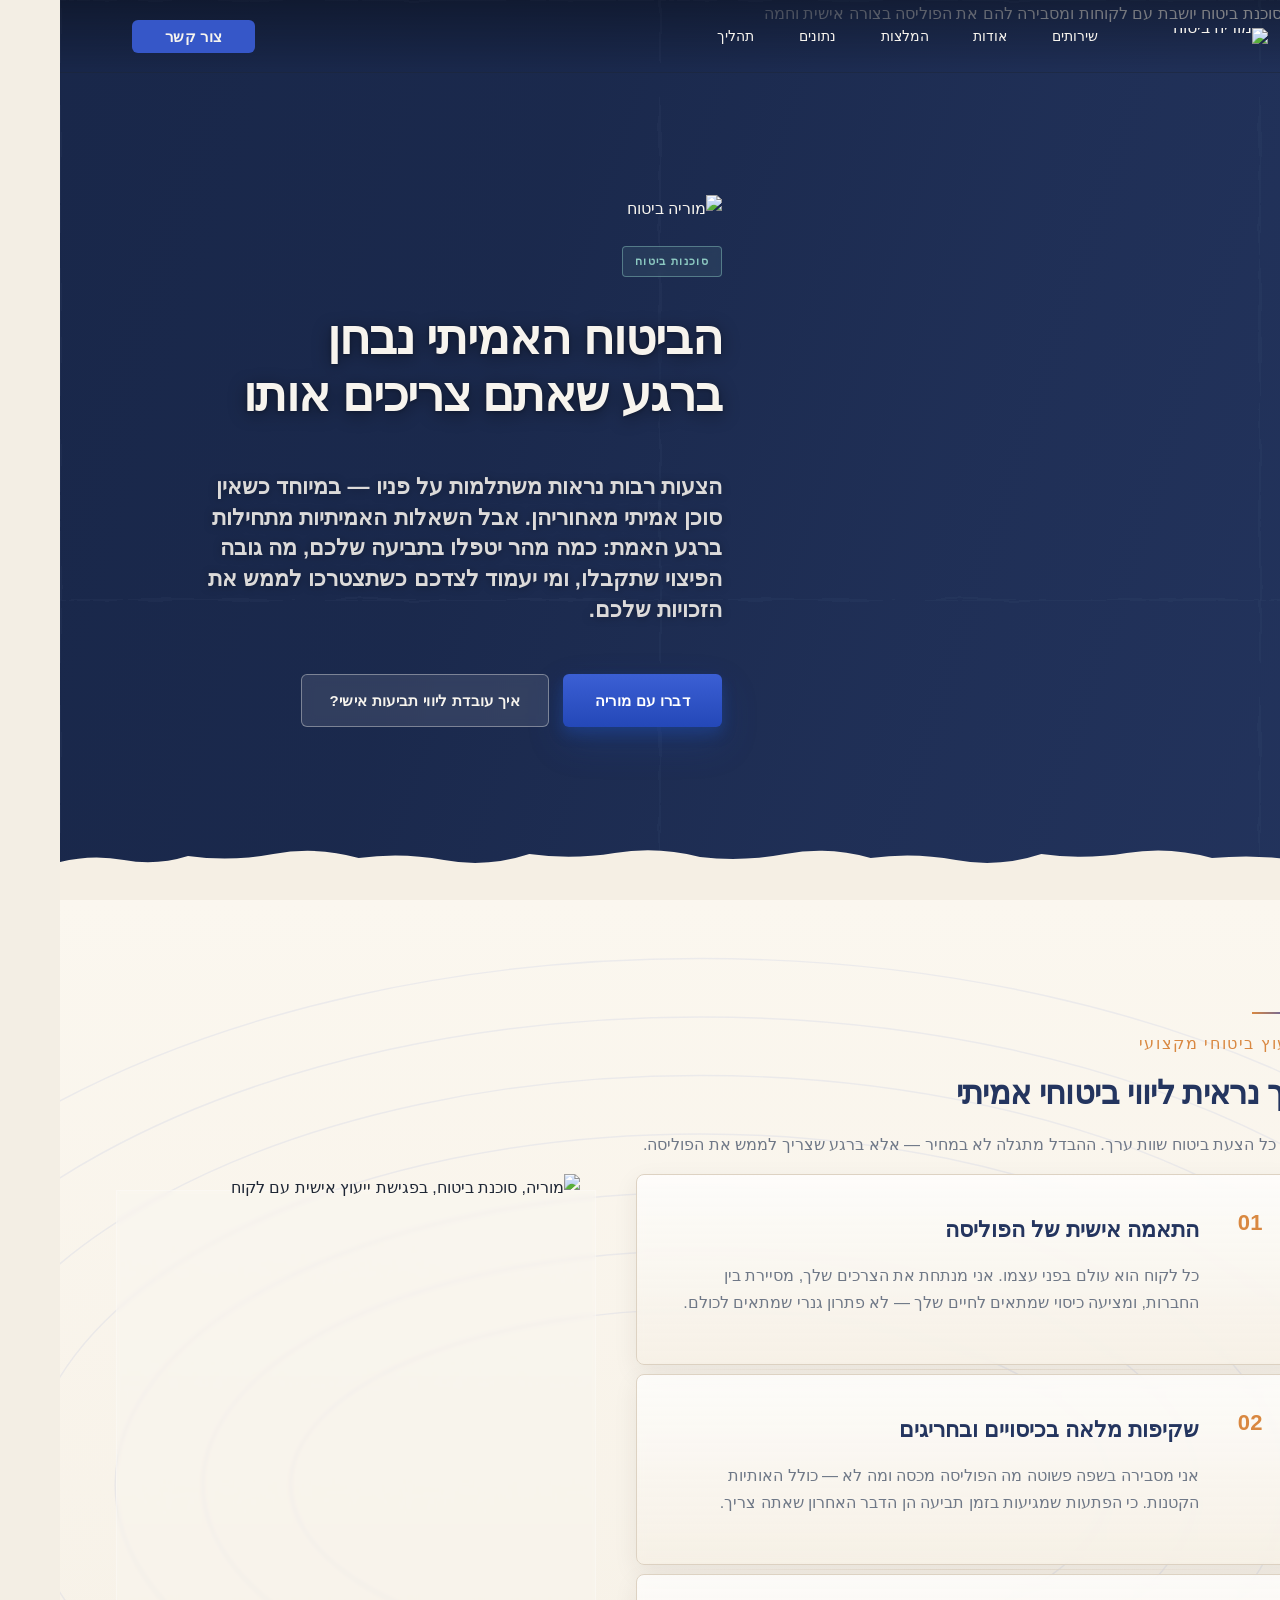
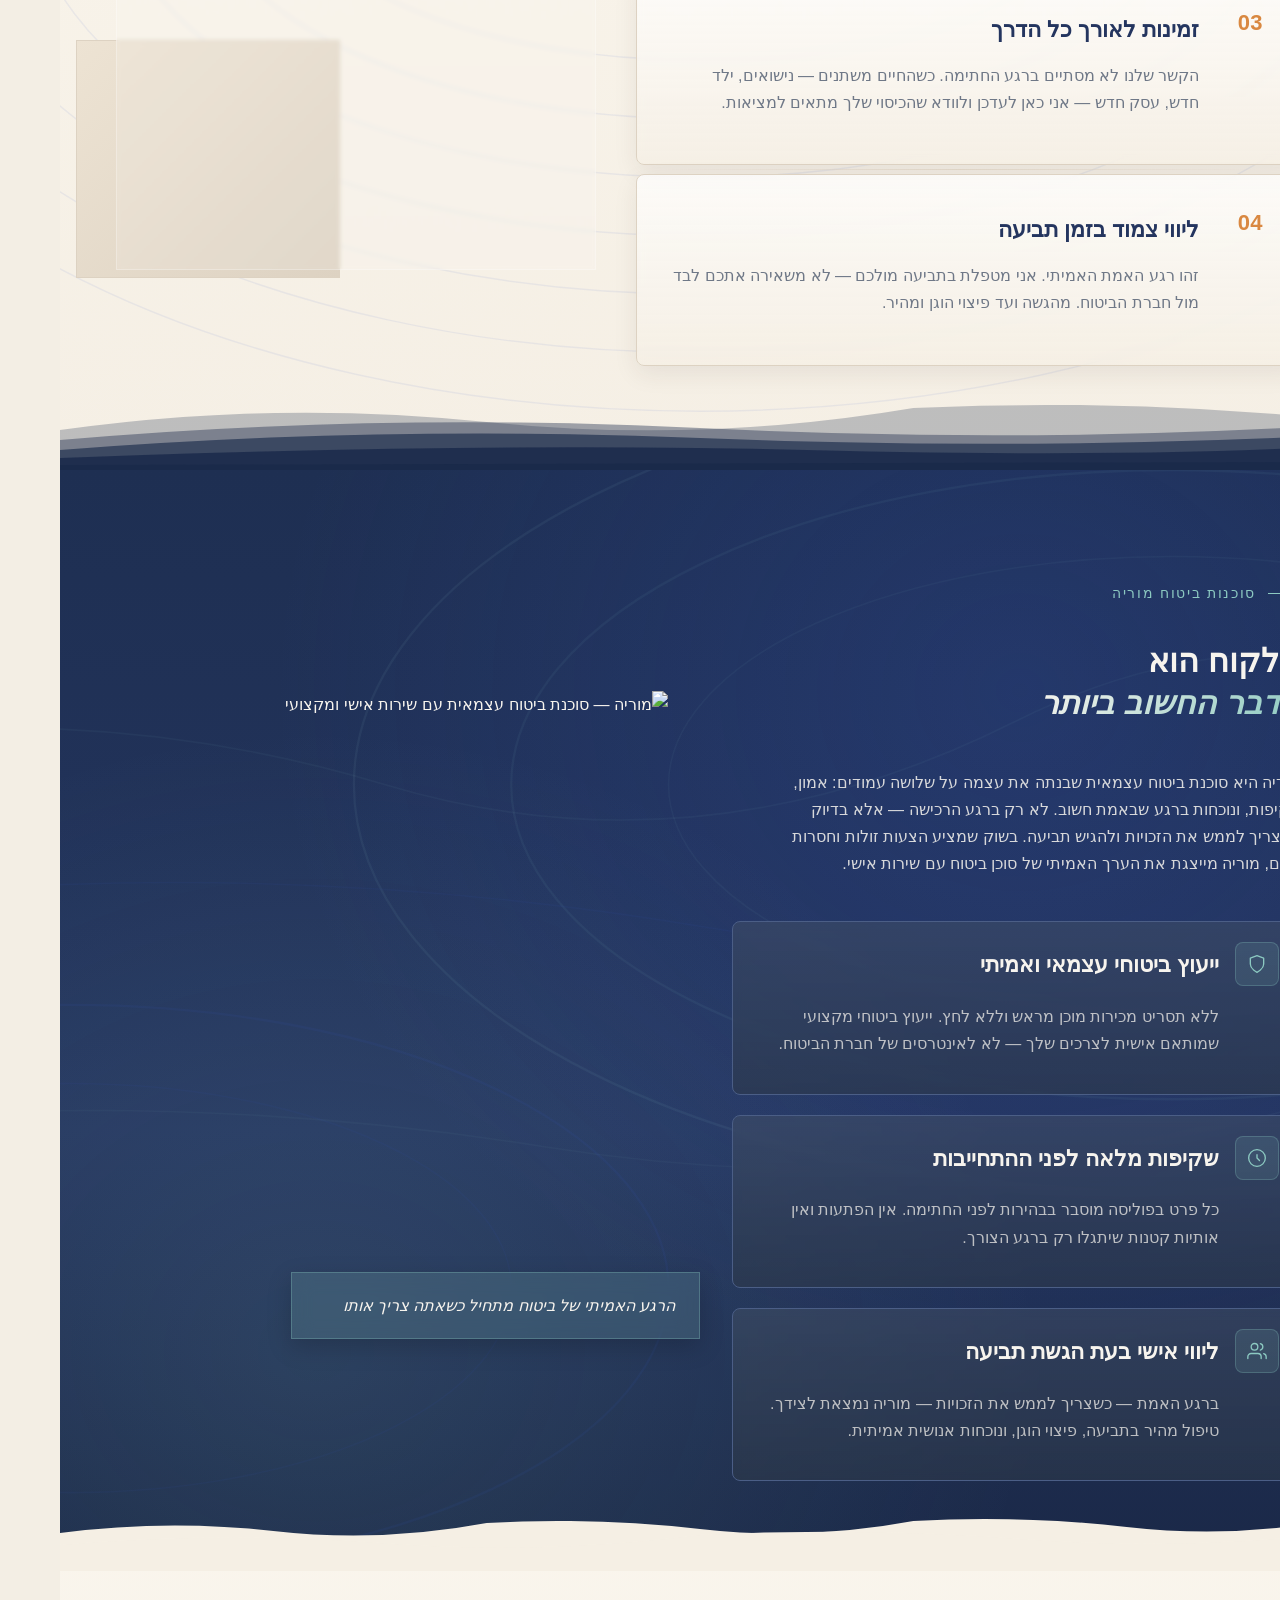
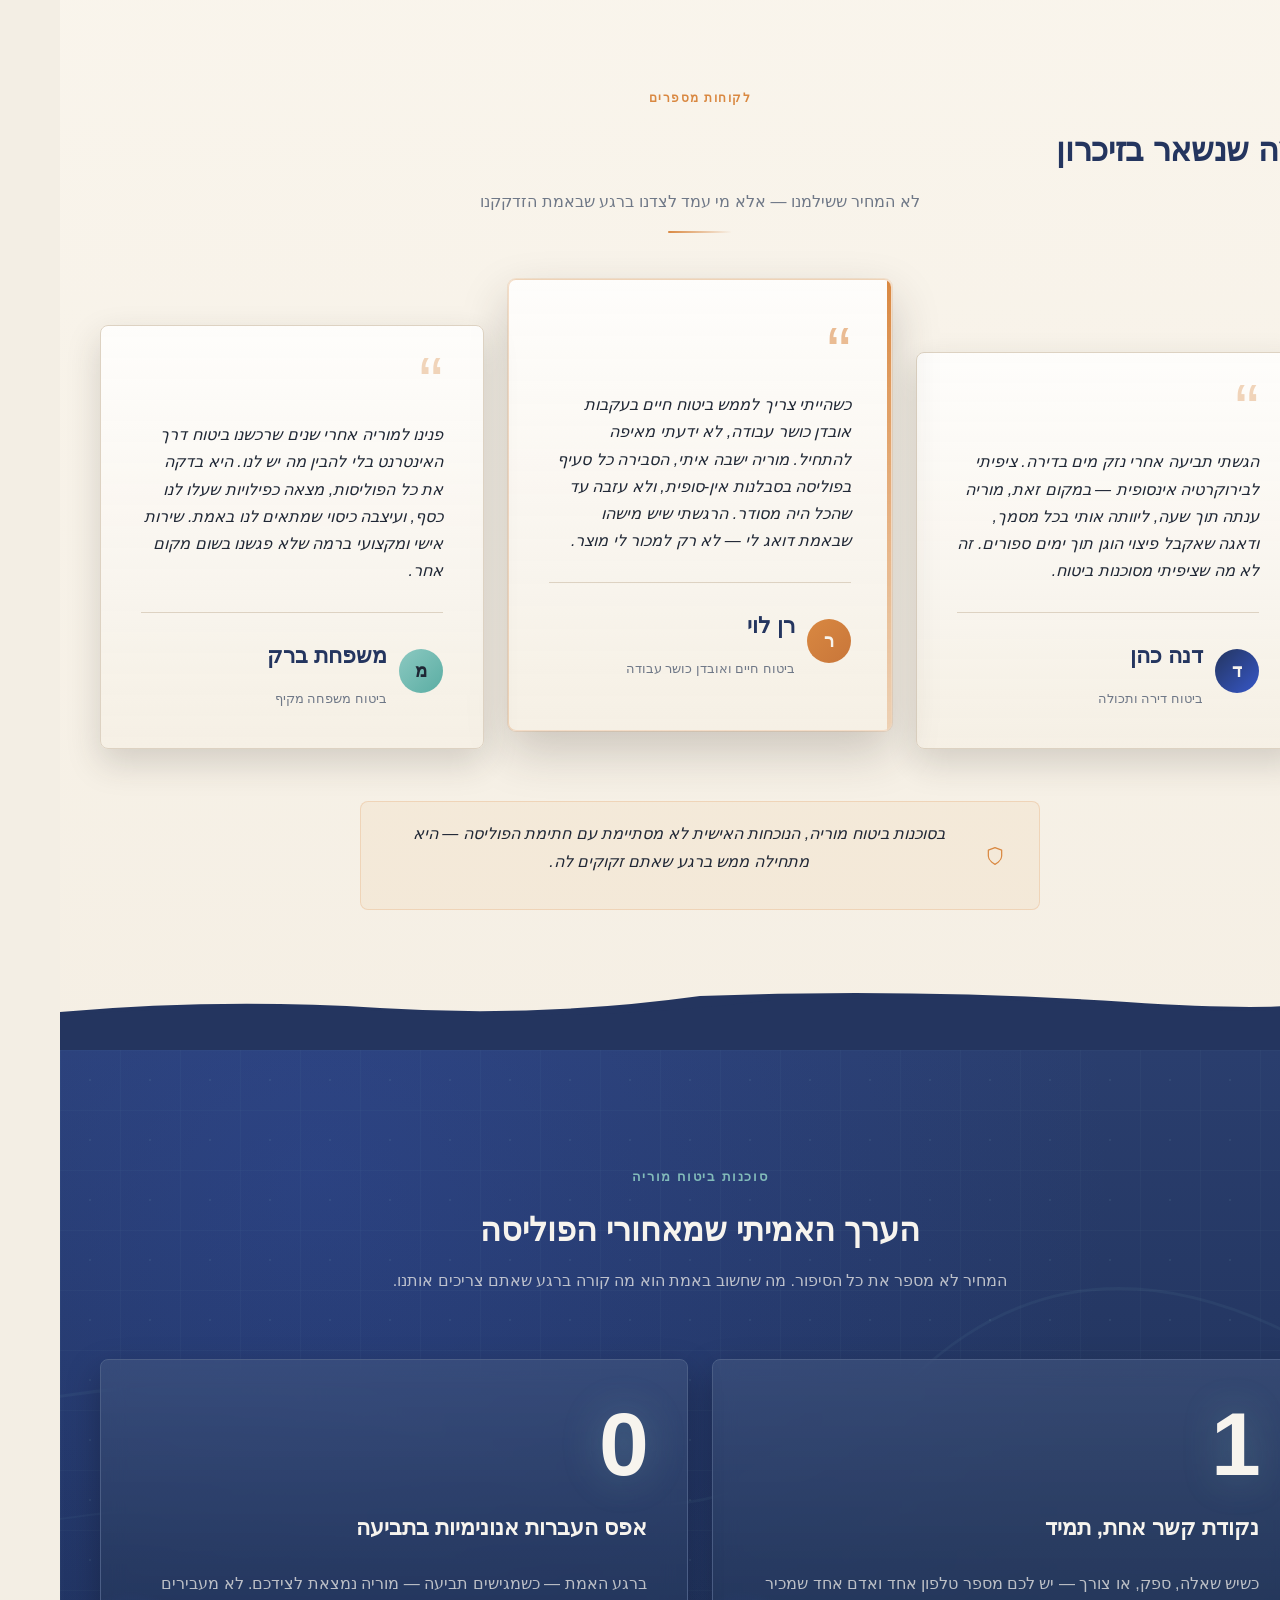
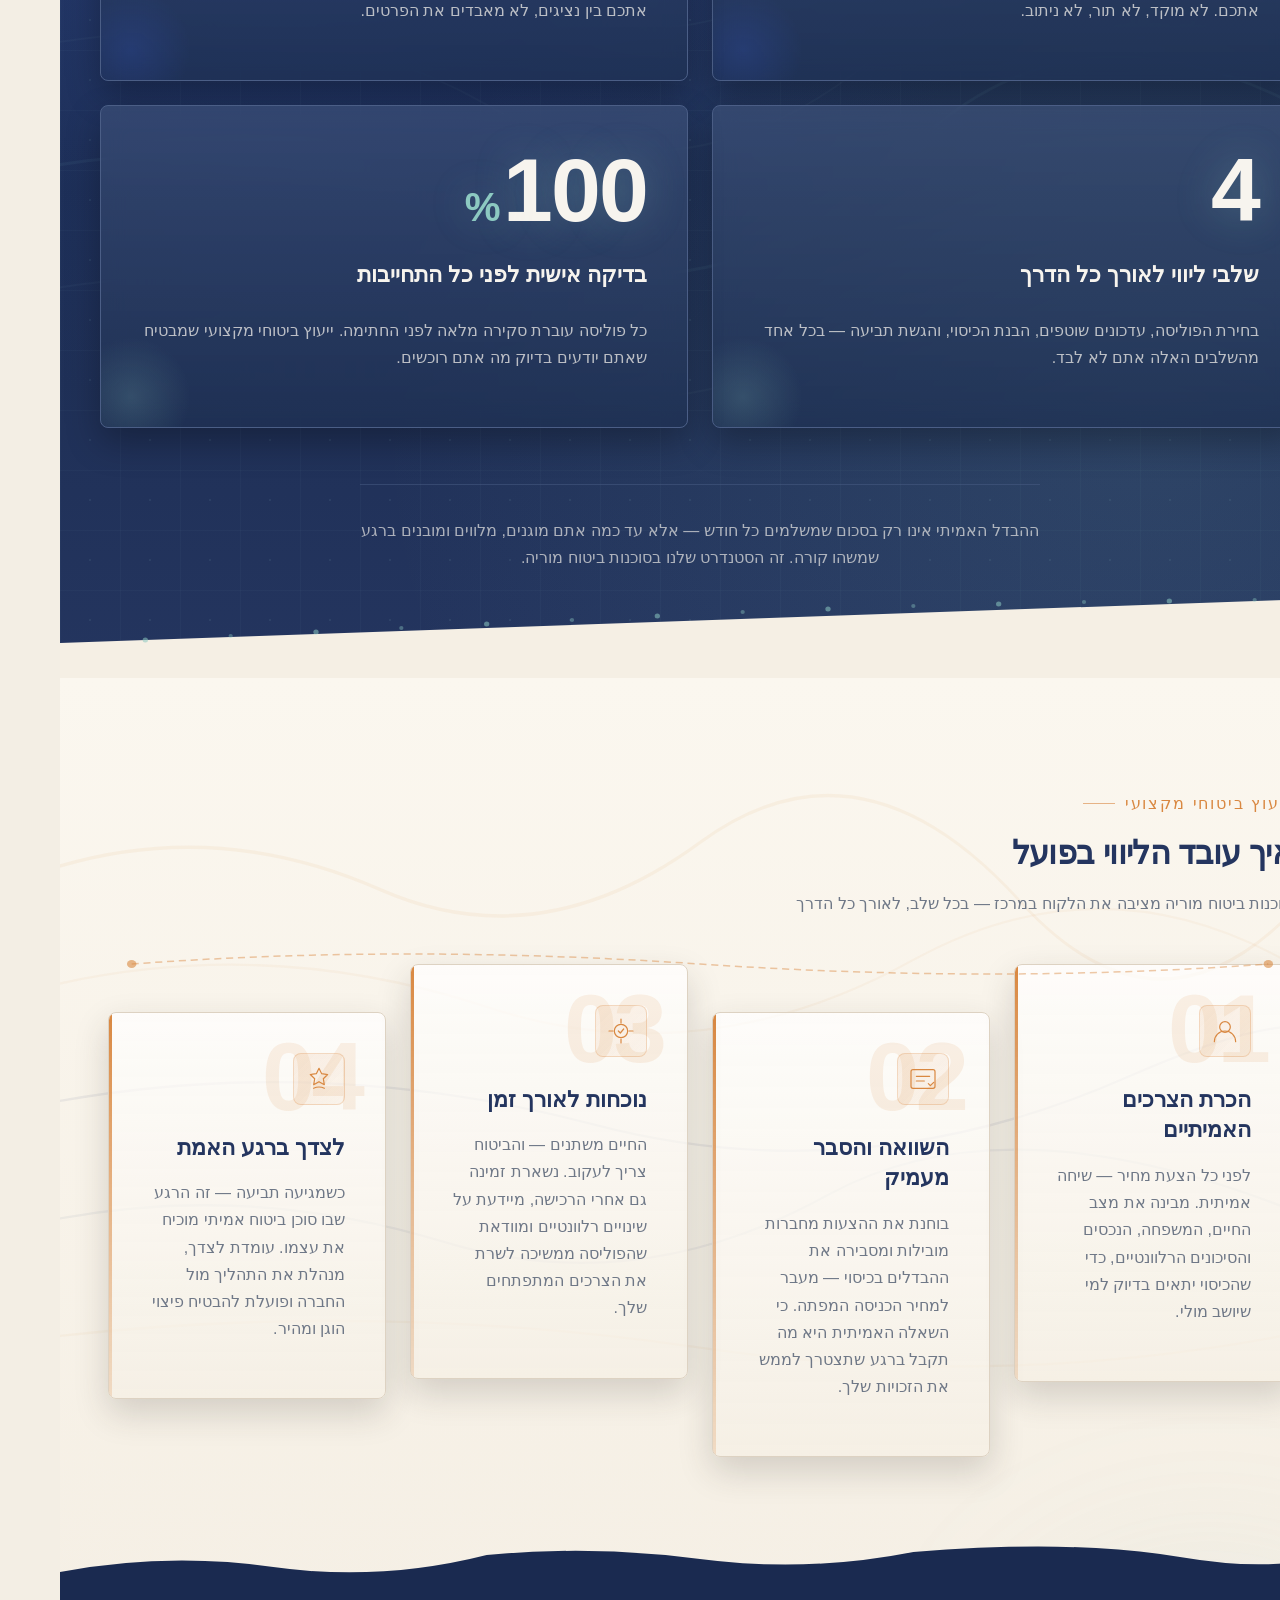
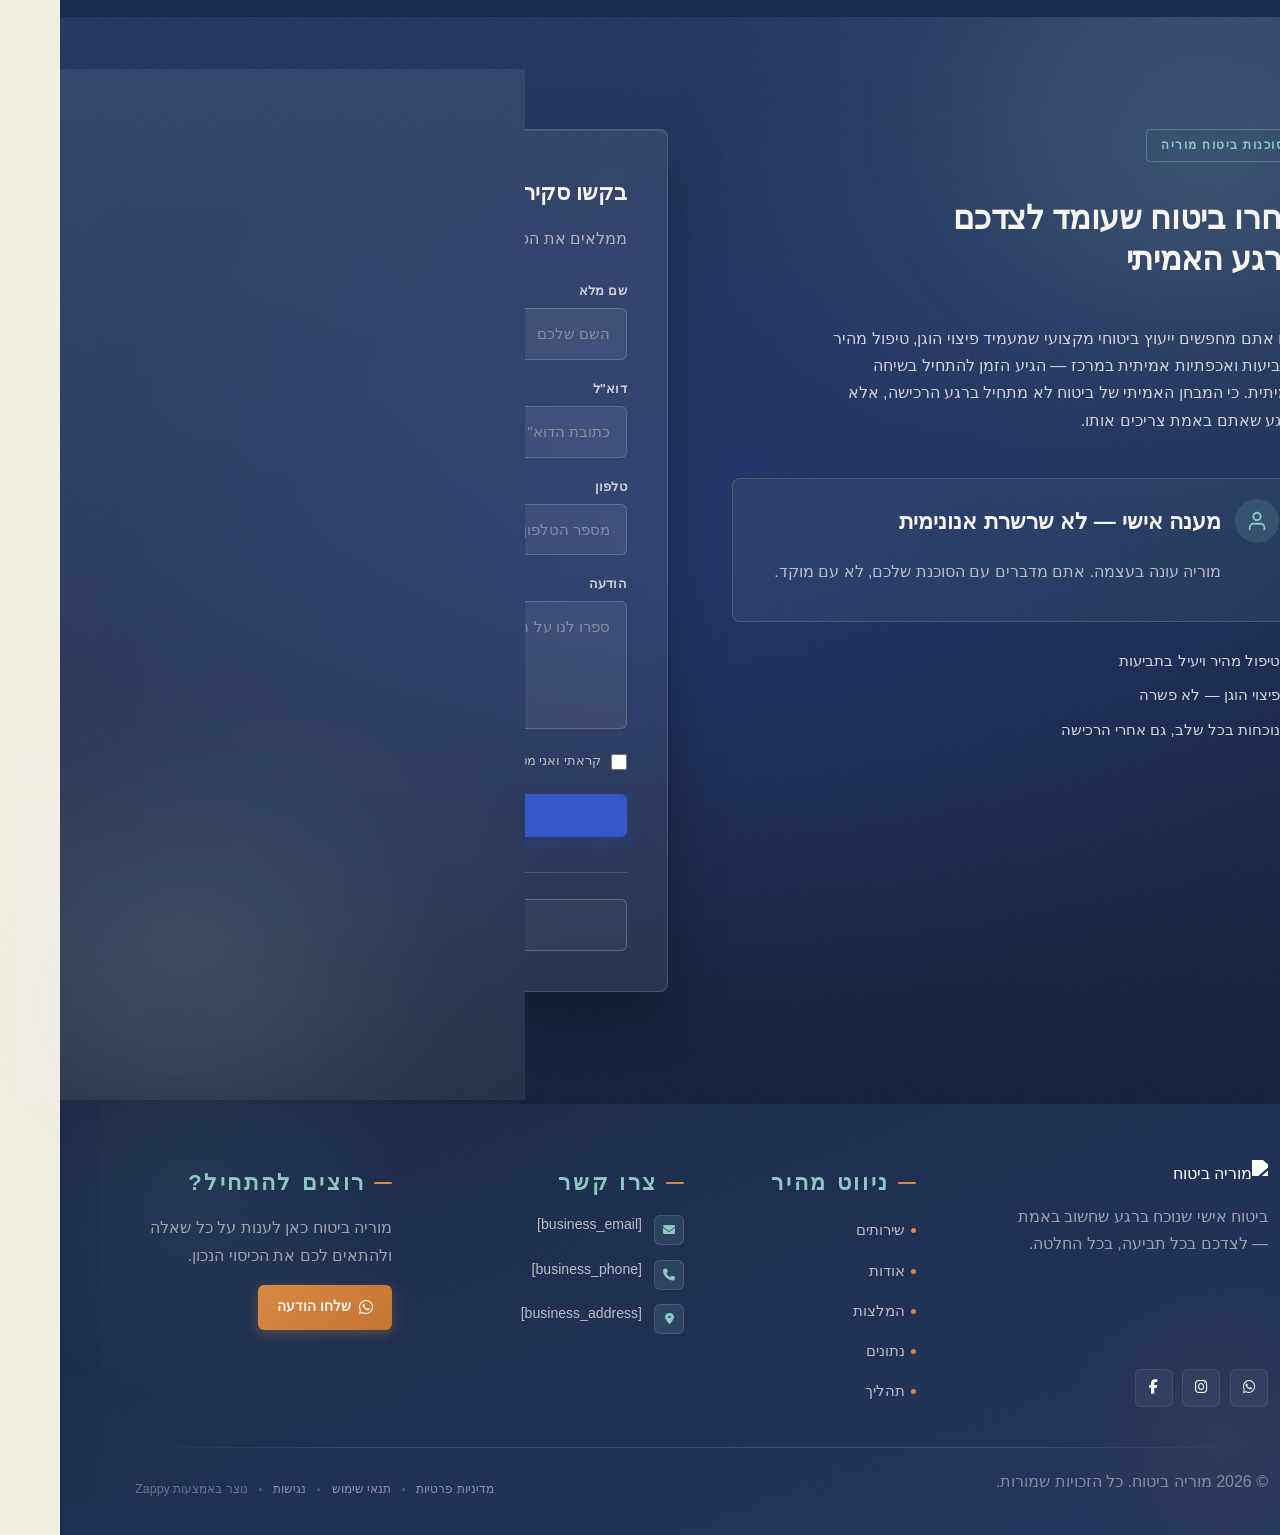
==== commit 3c3b12b1: "Background sync: Progressive GitHub Sync" ====
--- a/public/index.html
+++ b/public/index.html
@@ -1 +1 @@
-<!doctype html><html dir="rtl" lang="he"><head><meta charset="UTF-8"><meta content="width=device-width,initial-scale=1" name="viewport"><meta content="index, follow" name="robots"><title>סוכנות ביטוח — מוריה ביטוח</title><meta content="Moriya is an independent insurance agent who places the client at the absolute center of her work. Her brand is built on trust, transparency, and being present " name="description"><meta content="סוכנות ביטוח, סוכן ביטוח עם שירות אישי, ייעוץ ביטוחי מקצועי, סוכנות ביטוח מוריה" name="keywords"><link href="/assets/favicon.ico" rel="icon" type="image/x-icon"><link href="/assets/favicon-16x16.png" rel="icon" type="image/png" sizes="16x16"><link href="/assets/favicon-32x32.png" rel="icon" type="image/png" sizes="32x32"><link href="/assets/favicon-48x48.png" rel="icon" type="image/png" sizes="48x48"><link href="/assets/favicon-192x192.png" rel="icon" type="image/png" sizes="192x192"><link href="/assets/favicon-512x512.png" rel="icon" type="image/png" sizes="512x512"><link href="/assets/apple-touch-icon.png" rel="apple-touch-icon"><script>!function(){"use strict";var t="22df28da-6964-4c1e-a399-9bb17cdcacbf",e="https://api.zappy5.com/api/analytics/track",a=18e5,n=2592e6,o=!0,i=!0,r=!0;var s=function(){var e="zappy_visitor_"+t,a=null;try{if(a=localStorage.getItem(e)){var o=JSON.parse(a),i=Date.now();if(i-o.created<n)return o.lastSeen=i,localStorage.setItem(e,JSON.stringify(o)),o.id}}catch(t){console.warn("Zappy Analytics: LocalStorage not available")}var r="zv_"+Date.now()+"_"+Math.random().toString(36).substr(2,9);try{localStorage.setItem(e,JSON.stringify({id:r,created:Date.now(),lastSeen:Date.now()}))}catch(t){}return r}(),c=function(){var e="zappy_session_"+t,n=null;try{if(n=sessionStorage.getItem(e)){var o=JSON.parse(n),i=Date.now();if(i-o.timestamp<a)return o.timestamp=i,sessionStorage.setItem(e,JSON.stringify(o)),o.id}}catch(t){console.warn("Zappy Analytics: SessionStorage not available")}var r="zs_"+Date.now()+"_"+Math.random().toString(36).substr(2,9);try{sessionStorage.setItem(e,JSON.stringify({id:r,timestamp:Date.now()}))}catch(t){}return r}();function l(a,n){n=n||{};var o={website_id:t,event_type:a,page_path:window.location.pathname,referrer:document.referrer||"direct",visitor_id:s,session_id:c,metadata:n};if(navigator.sendBeacon){var i=new Blob([JSON.stringify(o)],{type:"application/json"});navigator.sendBeacon(e,i)}else fetch(e,{method:"POST",headers:{"Content-Type":"application/json"},body:JSON.stringify(o),keepalive:!0}).catch(function(t){console.warn("Zappy Analytics: Failed to track event",t)})}o&&l("pageview",{title:document.title,url:window.location.href}),i&&document.addEventListener("click",function(t){var e=t.target;if("BUTTON"===e.tagName||e.closest("button")){var a="BUTTON"===e.tagName?e:e.closest("button");l("click",{element:"button",text:a.textContent.trim().substring(0,100),id:a.id||null,class:a.className||null})}else if("A"===e.tagName||e.closest("a")){var n="A"===e.tagName?e:e.closest("a");l("navigation",{element:"link",text:n.textContent.trim().substring(0,100),href:n.href,external:n.hostname!==window.location.hostname})}},!0),r&&document.addEventListener("submit",function(t){var e=t.target;l("form_submit",{form_id:e.id||null,form_name:e.name||null,form_action:e.action||null,form_method:e.method||"GET"})},!0);var d=Date.now();window.addEventListener("beforeunload",function(){l("page_unload",{time_on_page:Math.floor((Date.now()-d)/1e3),page_path:window.location.pathname})}),window.zappyAnalytics={track:l,getVisitorId:function(){return s},getSessionId:function(){return c}}}()</script><meta content="סוכנות ביטוח — מוריה ביטוח" property="og:title"><meta content="Moriya is an independent insurance agent who places the client at the absolute center of her work. Her brand is built on trust, transparency, and being present " property="og:description"><meta content="website" property="og:type"><meta content="he_IL" property="og:locale"><meta content="summary_large_image" name="twitter:card"><meta content="סוכנות ביטוח — מוריה ביטוח" name="twitter:title"><meta content="Moriya is an independent insurance agent who places the client at the absolute center of her work. Her brand is built on trust, transparency, and being present " name="twitter:description"><link href="https://cdnjs.cloudflare.com/ajax/libs/font-awesome/6.4.0/css/all.min.css" rel="stylesheet"><link href="/assets/favicon.ico" rel="icon" type="image/x-icon"><link href="/assets/favicon-16x16.png" rel="icon" type="image/png" sizes="16x16"><link href="/assets/favicon-32x32.png" rel="icon" type="image/png" sizes="32x32"><link href="/assets/favicon-48x48.png" rel="icon" type="image/png" sizes="48x48"><link href="/assets/favicon-192x192.png" rel="icon" type="image/png" sizes="192x192"><link href="/assets/favicon-512x512.png" rel="icon" type="image/png" sizes="512x512"><link href="/assets/apple-touch-icon.png" rel="apple-touch-icon"><link href="https://cdn.jsdelivr.net/npm/vanilla-cookieconsent@3/dist/cookieconsent.css" rel="stylesheet"><script src="https://cdn.jsdelivr.net/npm/vanilla-cookieconsent@3/dist/cookieconsent.umd.js"></script><script src="https://cdn.jsdelivr.net/gh/mickidum/acc_toolbar/acctoolbar/acctoolbar.min.js"></script><link href="/styles.css" rel="stylesheet"><style id="zappy-dropdown-submenu-styles">#navMenu li:has(.sub-menu),.nav-menu li:has(.sub-menu),.navbar li:has(.sub-menu),nav li:has(.sub-menu){position:relative}#navMenu .sub-menu,.nav-menu .sub-menu,.navbar .sub-menu,nav .sub-menu{display:block!important;position:absolute!important;top:100%;left:0;min-width:220px;background:#fff;border-radius:8px;box-shadow:0 8px 25px rgba(0,0,0,.15);padding:8px 0;opacity:0;visibility:hidden;transform:translateY(10px);transition:all .3s ease;z-index:1000;list-style:none;pointer-events:none}#navMenu li:hover>.sub-menu,.nav-menu li:hover>.sub-menu,.navbar li:hover>.sub-menu,nav li:hover>.sub-menu{opacity:1!important;visibility:visible!important;transform:translateY(0)!important;pointer-events:auto!important}.sub-menu li{list-style:none;margin:0;padding:0}.sub-menu a{display:block!important;padding:10px 16px!important;color:var(--text-dark,#333)!important;font-weight:500;text-decoration:none;white-space:nowrap;transition:background-color .2s}.sub-menu a:hover{background-color:#f5f5f5}[dir=rtl] .nav-menu .sub-menu,[dir=rtl] .navbar .sub-menu,[dir=rtl] nav .sub-menu,html[lang=ar] .nav-menu .sub-menu,html[lang=ar] .navbar .sub-menu,html[lang=ar] nav .sub-menu,html[lang=he] .nav-menu .sub-menu,html[lang=he] .navbar .sub-menu,html[lang=he] nav .sub-menu{left:auto!important;right:0!important}.sub-menu:empty,.sub-menu:not(:has(li)):not(:has(> a)),.sub-menu:not(:has(li:not(.zappy-hidden-menu-item))):not(:has(> a)){display:none!important;opacity:0!important;visibility:hidden!important;pointer-events:none!important}li:has(.menu-group-title):hover>.sub-menu{opacity:1!important;visibility:visible!important;transform:translateY(0)!important;pointer-events:auto!important}#navMenu>li>.menu-group-title,.nav-menu>li>.menu-group-title{display:inline-block;padding:.5rem 1rem;cursor:default;user-select:none}@media (max-width:768px){#navMenu .sub-menu,.nav-menu .sub-menu,.navbar .sub-menu,nav .sub-menu{position:static!important;transform:none!important;box-shadow:none!important;background:0 0!important;max-height:0;overflow:hidden;opacity:0;visibility:hidden;transition:max-height .3s ease,opacity .3s ease;padding:0!important;border-radius:0!important}.sub-menu.mobile-expanded{max-height:60vh!important;overflow-y:auto!important;opacity:1!important;visibility:visible!important;padding:8px 0 8px 16px!important}[dir=rtl] .sub-menu.mobile-expanded,html[lang=he] .sub-menu.mobile-expanded{padding:8px 16px 8px 0!important}#navMenu li:hover>.sub-menu,.nav-menu li:hover>.sub-menu,.navbar li:hover>.sub-menu,nav li:hover>.sub-menu{opacity:0;visibility:hidden;pointer-events:none}#navMenu li>.sub-menu.mobile-expanded,.nav-menu li>.sub-menu.mobile-expanded,.navbar li>.sub-menu.mobile-expanded,nav li>.sub-menu.mobile-expanded{opacity:1!important;visibility:visible!important;pointer-events:auto!important}#navMenu li:has(.sub-menu),.nav-menu li:has(.sub-menu),.navbar li:has(.sub-menu),nav li:has(.sub-menu){display:flex!important;flex-wrap:wrap!important;align-items:center!important;position:relative!important;min-height:44px!important}#navMenu li:has(.sub-menu)>a,.nav-menu li:has(.sub-menu)>a,.navbar li:has(.sub-menu)>a,nav li:has(.sub-menu)>a{flex:1!important;min-width:0!important}#navMenu li:has(.sub-menu)>.menu-group-title,.nav-menu li:has(.sub-menu)>.menu-group-title,.navbar li:has(.sub-menu)>.menu-group-title,nav li:has(.sub-menu)>.menu-group-title{flex:1!important;min-width:0!important;padding:0!important;line-height:inherit!important}#navMenu li:has(.sub-menu)>.sub-menu,.nav-menu li:has(.sub-menu)>.sub-menu,.navbar li:has(.sub-menu)>.sub-menu,nav li:has(.sub-menu)>.sub-menu{flex-basis:100%!important;width:100%!important}#navMenu li:has(.sub-menu)>a [class*=arrow],#navMenu li:has(.sub-menu)>a [class*=chevron],.nav-menu li:has(.sub-menu)>a .fa-angle-down,.nav-menu li:has(.sub-menu)>a .fa-chevron-down,.nav-menu li:has(.sub-menu)>a [class*=arrow],.nav-menu li:has(.sub-menu)>a [class*=chevron],nav li:has(.sub-menu)>a [class*=arrow],nav li:has(.sub-menu)>a [class*=chevron]{display:none!important;visibility:hidden!important}.mobile-submenu-toggle{display:flex!important;align-items:center!important;justify-content:center!important;width:44px!important;height:auto!important;background:0 0!important;border:none!important;cursor:pointer!important;color:var(--text-light)!important;position:static!important;flex-shrink:0!important;align-self:stretch!important;z-index:2!important;padding:0!important;margin:0!important}.mobile-submenu-toggle::after{content:''!important;width:0!important;height:0!important;border-left:6px solid transparent!important;border-right:6px solid transparent!important;border-top:7px solid currentColor!important;transition:transform .3s ease!important}.mobile-submenu-toggle.expanded::after{transform:rotate(180deg)!important}.sub-menu a{padding:10px 0!important;display:block!important;color:var(--text-light)!important}.navbar .sub-menu li a,.zappy-products-dropdown .sub-menu a,nav.navbar .sub-menu li a{color:var(--text-light)!important}}@media (min-width:769px){.mobile-submenu-toggle{display:none!important}}</style><style id="mobile-lang-menu-deployed-css">@media (max-width:768px){.lang-switcher,.nav-container .lang-switcher,.nav-cta-container .lang-switcher,.nav-ecommerce-icons .lang-switcher,.nav-icons-left .lang-switcher,.navbar .lang-switcher,.navbar .nav-cta-container .lang-switcher{display:none!important}.mobile-lang-menu{width:100%;border-top:1px solid rgba(128,128,128,.2);padding:8px 0 0 0;margin-top:8px}.mobile-lang-toggle{display:flex!important;align-items:center;justify-content:space-between;width:100%;padding:12px 16px;background:0 0;border:none;cursor:pointer;font-size:15px;color:inherit;font-family:inherit}.mobile-lang-toggle::after{content:'';display:inline-block;width:8px;height:8px;border-right:2px solid currentColor;border-bottom:2px solid currentColor;transform:rotate(45deg);transition:transform .3s ease;margin-left:8px}.mobile-lang-toggle.expanded::after{transform:rotate(-135deg)}.mobile-lang-options{max-height:0;overflow:hidden;transition:max-height .3s ease}.mobile-lang-options.expanded{max-height:300px}.mobile-lang-option{display:flex!important;align-items:center;gap:10px;padding:10px 24px;text-decoration:none;color:inherit;font-size:14px;font-family:inherit}.mobile-lang-option:hover{background:rgba(128,128,128,.1)}.mobile-lang-option.active{font-weight:600;opacity:.7;pointer-events:none}.mobile-lang-option img{width:20px;height:20px;border-radius:50%}}@media (min-width:769px){.mobile-lang-menu{display:none!important}}</style><style id="zappy-widget-visibility">#mic-access-tool-box,#mic-access-tool-general-button,#mic-init-access-tool #mic-access-tool-box,#mic-init-access-tool #mic-access-tool-general-button,#mic-init-access-tool .mic-access-tool-general-button,._access-icon,._access-menu,.mic-access-tool-box,.mic-access-tool-general-button,div[id*=mic-access-tool-box]{display:none!important;visibility:hidden!important;opacity:0!important;pointer-events:none!important}</style></head><body><nav class="navbar" dir="rtl"><button class="mobile-toggle" aria-label="Menu" id="mobileToggle"><svg viewBox="0 0 24 24" fill="none" height="24" width="24" class="hamburger-icon"><path d="M3 12h18M3 6h18M3 18h18" stroke="currentColor" stroke-width="2" stroke-linecap="round"></path></svg><svg viewBox="0 0 24 24" fill="none" height="24" width="24" class="close-icon" style="display:none"><path d="M18 6L6 18M6 6l12 12" stroke="currentColor" stroke-width="2" stroke-linecap="round"></path></svg></button><button class="phone-header-btn" aria-label="Call" data-phone="[business_phone]"><svg viewBox="0 0 24 24" fill="currentColor" height="20" width="20"><path d="M22 16.92v3a2 2 0 0 1-2.18 2 19.79 19.79 0 0 1-8.63-3.07 19.5 19.5 0 0 1-6-6 19.79 19.79 0 0 1-3.07-8.67A2 2 0 0 1 4.11 2h3a2 2 0 0 1 2 1.72 12.84 12.84 0 0 0 .7 2.81 2 2 0 0 1-.45 2.11L8.09 9.91a16 16 0 0 0 6 6l1.27-1.27a2 2 0 0 1 2.11-.45 12.84 12.84 0 0 0 2.81.7A2 2 0 0 1 22 16.92z"></path></svg></button><div class="nav-container"><div class="nav-right-group"><div class="nav-brand"><a href="/" class="logo-link"><img alt="מוריה ביטוח" src="/assets/business-logo.webp" class="logo"></a></div><ul class="nav-menu" id="navMenu"><li><a href="#services">שירותים</a></li><li><a href="#about">אודות</a></li><li><a href="#testimonials">המלצות</a></li><li><a href="#stats">נתונים</a></li><li><a href="#process">תהליך</a></li></ul></div><div class="nav-cta-container"><a href="#contact" class="nav-cta-btn">צור קשר</a></div></div></nav><script>window.addEventListener("load",function(){const e=document.querySelector(".navbar, nav, header");if(!e)return void console.log("[Navbar] Navbar element not found");let t=document.getElementById("mobileToggle")||document.querySelector(".mobile-toggle")||document.querySelector(".hamburger")||document.querySelector(".hamburger-menu")||document.querySelector(".menu-toggle")||document.querySelector(".burger-menu")||document.querySelector('[aria-label="Menu"]')||document.querySelector('[aria-label="תפריט"]');const o=document.querySelector(".phone-header-btn"),n=window.getComputedStyle(e);let r=n.backgroundColor;if(console.log("[Navbar] Initial navbar background:",r),"transparent"===r||"rgba(0, 0, 0, 0)"===r||r.startsWith("rgba")&&r.includes(", 0)")){const e=n.backgroundImage;if(e&&"none"!==e)console.log("[Navbar] Navbar has background image/gradient, using dark text"),r="rgb(240, 240, 240)";else{const e=window.getComputedStyle(document.body).backgroundColor;console.log("[Navbar] Navbar transparent, using body background:",e),r=e}}const i=r.match(/\d+/g);if(i&&i.length>=3){const e=(.299*parseInt(i[0])+.587*parseInt(i[1])+.114*parseInt(i[2]))/255;console.log("[Navbar] Mobile button colors preserved from Claude CSS (luminance:",e.toFixed(2)+")");const n=document.createElement("style");n.id="zappy-mobile-nav-fix";document.documentElement.lang;document.documentElement.dir,n.textContent='\n        /* Hide mobile buttons on desktop, show only on mobile */\n        @media (min-width: 769px) {\n          .mobile-toggle,\n          .phone-header-btn {\n            display: none !important;\n          }\n        }\n        \n        /* Show and position mobile buttons correctly on mobile */\n        @media (max-width: 768px) {\n          .mobile-toggle,\n          .phone-header-btn {\n            position: absolute !important;\n            top: 50% !important;\n            transform: translateY(-50%) !important;\n            z-index: 1001 !important;\n            display: flex !important;\n            align-items: center !important;\n            justify-content: center !important;\n            width: 36px !important;\n            height: 36px !important;\n            border-radius: 50% !important;\n            border: none !important;\n            cursor: pointer !important;\n            padding: 6px !important;\n            background: none !important;\n            color: var(--nav-text, var(--text-light)) !important;\n          }\n          \n          /* LTR positioning (default): hamburger LEFT, phone RIGHT */\n          html:not([dir="rtl"]):not([lang="he"]):not([lang="ar"]) .mobile-toggle,\n          html[dir="ltr"] .mobile-toggle {\n            left: 12px !important;\n            right: auto !important;\n          }\n          html:not([dir="rtl"]):not([lang="he"]):not([lang="ar"]) .phone-header-btn,\n          html[dir="ltr"] .phone-header-btn {\n            right: 12px !important;\n            left: auto !important;\n          }\n          \n          /* RTL positioning: hamburger RIGHT, phone LEFT */\n          html[dir="rtl"] .mobile-toggle,\n          html[lang="he"] .mobile-toggle,\n          html[lang="ar"] .mobile-toggle {\n            right: 12px !important;\n            left: auto !important;\n          }\n          html[dir="rtl"] .phone-header-btn,\n          html[lang="he"] .phone-header-btn,\n          html[lang="ar"] .phone-header-btn {\n            left: 12px !important;\n            right: auto !important;\n          }\n          \n          /* CRITICAL: Ensure nav-container has min-height on mobile */\n          /* All children are positioned absolutely/fixed on mobile, so height:auto collapses to 0 */\n          .nav-container {\n            min-height: 70px !important;\n            position: relative !important;\n          }\n          \n          /* Ensure SVG icons are properly sized and inherit color */\n          .mobile-toggle svg,\n          .phone-header-btn svg {\n            width: 24px !important;\n            height: 24px !important;\n            /* Don\'t force display - let JavaScript control hamburger/close toggle */\n          }\n          \n          /* Reset nav-cta-container on mobile - remove desktop box-shadow/padding */\n          /* that creates a visible ghost box when CTA button is hidden */\n          .nav-cta-container {\n            box-shadow: none !important;\n            padding: 0 !important;\n          }\n          \n          /* Hide nav-cta-container entirely on mobile when there\'s no lang-switcher */\n          /* (only the CTA button is inside, and it\'s hidden on mobile) */\n          .nav-cta-container:not(:has(.lang-switcher)) {\n            display: none !important;\n          }\n          \n          /* CRITICAL: Prevent hero image fade gradient from bleeding over headline text */\n          /* The .image-fade-gradient has bottom: -30px (extends below parent) */\n          /* On mobile stacked layout, this overlaps the h1 text below the image */\n          .hero-image-column {\n            overflow: hidden !important;\n          }\n          .image-fade-gradient {\n            bottom: 0 !important;\n          }\n          \n          /* Hide desktop language switcher on mobile - hamburger menu handles it */\n          /* High specificity to override stored CSS */\n          .lang-switcher,\n          .nav-cta-container .lang-switcher,\n          .nav-container .lang-switcher,\n          .navbar .lang-switcher,\n          .navbar .nav-cta-container .lang-switcher {\n            display: none !important;\n          }\n        }\n      ';const r=document.getElementById("zappy-mobile-nav-fix");r&&r.remove(),document.head.appendChild(n),console.log("[Navbar] Critical CSS injected for mobile nav positioning");const l=window.innerWidth<=768;if(t){const e=t.querySelector(".hamburger-icon"),o=t.querySelector(".close-icon");e&&(e.style.setProperty("width","24px","important"),e.style.setProperty("height","24px","important"),e.style.setProperty("display","block","important")),o&&(o.style.setProperty("width","24px","important"),o.style.setProperty("height","24px","important"),o.style.setProperty("display","none","important")),l?(t.style.setProperty("position","absolute","important"),t.style.setProperty("top","50%","important"),t.style.setProperty("transform","translateY(-50%)","important"),t.style.setProperty("z-index","1001","important"),t.style.removeProperty("left"),t.style.removeProperty("right"),console.log("[Navbar] Mobile toggle positioning applied (mobile viewport)")):(t.style.removeProperty("position"),t.style.removeProperty("top"),t.style.removeProperty("transform"),t.style.removeProperty("z-index"),t.style.removeProperty("left"),t.style.removeProperty("right"),console.log("[Navbar] Desktop viewport - cleared mobile toggle inline positioning"))}if(o){const e=o.querySelector("svg");e&&(e.style.width="24px",e.style.height="24px",e.setAttribute("width","24"),e.setAttribute("height","24")),l?(o.style.setProperty("position","absolute","important"),o.style.setProperty("top","50%","important"),o.style.setProperty("transform","translateY(-50%)","important"),o.style.setProperty("z-index","1001","important"),o.style.removeProperty("left"),o.style.removeProperty("right"),console.log("[Navbar] Phone button positioning applied (mobile viewport)")):(o.style.removeProperty("position"),o.style.removeProperty("top"),o.style.removeProperty("transform"),o.style.removeProperty("z-index"),o.style.removeProperty("left"),o.style.removeProperty("right"),console.log("[Navbar] Desktop viewport - cleared phone button inline positioning"))}}else console.log("[Navbar] Could not parse background color:",r);t=document.getElementById("mobileToggle")||document.querySelector(".mobile-toggle")||document.querySelector(".hamburger")||document.querySelector(".hamburger-menu")||document.querySelector(".menu-toggle")||document.querySelector(".burger-menu")||document.querySelector('[aria-label="Menu"]')||document.querySelector('[aria-label="תפריט"]');const l=document.getElementById("navMenu")||document.querySelector(".nav-menu")||document.querySelector(".nav-links")||document.querySelector("nav ul:not(.submenu)");if(!t||!l)return void console.log("[Navbar] Mobile toggle or menu not found:",{toggle:!!t,menu:!!l});l.id||(l.id="navMenu"),console.log("[Navbar] Initializing mobile menu...");const a=t.cloneNode(!0);t.parentNode.replaceChild(a,t),a.addEventListener("click",function(e){e.preventDefault(),e.stopPropagation();const t=this.querySelector(".hamburger-icon"),o=this.querySelector(".close-icon");l.classList.contains("active")?(l.classList.remove("active"),t&&t.style.setProperty("display","block","important"),o&&o.style.setProperty("display","none","important"),document.body.style.overflow="",console.log("[Navbar] Menu closed")):(l.classList.add("active"),t&&t.style.setProperty("display","none","important"),o&&o.style.setProperty("display","block","important"),document.body.style.overflow="hidden",console.log("[Navbar] Menu opened"))}),l.querySelectorAll("a").forEach(function(e){e.addEventListener("click",function(){if("#"===this.getAttribute("href"))return;const e=a.querySelector(".hamburger-icon"),t=a.querySelector(".close-icon");l.classList.remove("active"),e&&e.style.setProperty("display","block","important"),t&&t.style.setProperty("display","none","important"),document.body.style.overflow="",console.log("[Navbar] Menu closed (link clicked)")})});var s=l.querySelectorAll(".dropdown-toggle");s.forEach(function(e){e.addEventListener("click",function(e){e.preventDefault(),e.stopPropagation();var t=this.closest(".nav-dropdown");t&&(t.parentNode.querySelectorAll(".nav-dropdown.open").forEach(function(e){e!==t&&e.classList.remove("open")}),t.classList.toggle("open"),console.log("[Navbar] Dropdown toggled:",t.classList.contains("open")?"open":"closed"))})}),document.addEventListener("click",function(e){e.target.closest(".nav-dropdown")||document.querySelectorAll(".nav-dropdown.open").forEach(function(e){e.classList.remove("open")})}),console.log("[Navbar] Dropdown handlers initialized for "+s.length+" dropdowns"),o&&o.addEventListener("click",function(){const e=document.querySelectorAll('a[href^="tel:"]'),t=e.length>0?e[0].getAttribute("href").replace("tel:",""):"[business_phone]";window.location.href="tel:"+t,console.log("[Navbar] Phone button clicked")}),console.log("[Navbar] Mobile menu initialized successfully");const p=function(){const e=document.querySelector(".whatsapp-float");e&&(window.innerWidth>=769?(e.style.setProperty("display","none","important"),e.style.setProperty("visibility","hidden","important"),e.style.setProperty("opacity","0","important"),e.style.setProperty("pointer-events","none","important"),console.log("[WhatsApp] Button hidden on desktop")):(e.style.removeProperty("display"),e.style.removeProperty("visibility"),e.style.removeProperty("opacity"),e.style.removeProperty("pointer-events"),console.log("[WhatsApp] Button visible on mobile")))};let c;p(),window.addEventListener("resize",function(){clearTimeout(c),c=setTimeout(p,100)})})</script><main><section class="index-hero-section" data-layout-spec="בית-hero" dir="rtl" id="hero" data-hero-type="fullscreen-scrim"><div class="index-hero-bg-wrapper"><img alt="מוריה סוכנת ביטוח יושבת עם לקוחות ומסבירה להם את הפוליסה בצורה אישית וחמה" src="/assets/site-index-hero-image-1.webp" class="index-hero-bg-img" data-context="A warm cinematic editorial photograph of a caring Israeli female insurance agent sitting across from a family at a kitchen table, reviewing documents together with calm reassurance. The scene feels intimate and trustworthy — warm afternoon light, soft focus background, paper-grain film texture. The atmosphere is protective, human, and quietly confident. No corporate handshakes or generic office settings. Real life, real people, real guidance." data-placeholder="index-hero-image-1" height="700" width="1200" data-hero-bg="true"></div><div class="index-hero-scrim" aria-hidden="true"></div><div class="index-hero-topo" aria-hidden="true"></div><div class="index-hero-container"><div class="index-hero-content"><span class="index-hero-eyebrow">סוכנות ביטוח</span><h1 class="index-hero-headline">הביטוח האמיתי נבחן<br>ברגע שאתם צריכים אותו</h1><h3 class="index-hero-subtitle">הצעות רבות נראות משתלמות על פניו — במיוחד כשאין סוכן אמיתי מאחוריהן. אבל השאלות האמיתיות מתחילות ברגע האמת: כמה מהר יטפלו בתביעה שלכם, מה גובה הפיצוי שתקבלו, ומי יעמוד לצדכם כשתצטרכו לממש את הזכויות שלכם.</h3><div class="index-hero-ctas"><a href="#contact" class="index-hero-btn-primary">דברו עם מוריה</a><a href="#claims" class="index-hero-btn-secondary">איך עובדת ליווי תביעות אישי?</a></div></div></div><div class="index-hero-divider-wrapper"><svg viewBox="0 0 1440 90" xmlns="http://www.w3.org/2000/svg" aria-hidden="true" data-no-icon-edit="true" preserveAspectRatio="none"><path d="M0,90 L0,52 Q36,44 72,50 T144,46 Q192,52 240,44 T336,48 Q384,42 432,50 T528,44 Q576,50 624,43 T720,47 Q768,52 816,44 T912,48 Q960,42 1008,50 T1104,44 Q1152,50 1200,43 T1296,48 Q1344,44 1392,50 L1440,47 L1440,90 Z" fill="#F5EFE4"></path></svg></div></section><section class="index-services-section" data-layout-spec="בית-services" dir="rtl"><svg style="position:absolute" height="0" width="0"><defs><filter id="services-noise"><feTurbulence baseFrequency="0.65" numOctaves="2" stitchTiles="stitch" type="fractalNoise"></feTurbulence><feColorMatrix values="1 0 0 0 0.92 0 1 0 0 0.88 0 0 1 0 0.80 0 0 0 .06 0"></feColorMatrix></filter></defs></svg><div class="services-contour-bg" aria-hidden="true"><svg viewBox="0 0 1200 800" xmlns="http://www.w3.org/2000/svg" aria-hidden="true" data-no-icon-edit="true" preserveAspectRatio="xMidYMid slice"><g fill="none" opacity="0.07" stroke="var(--primary)" stroke-width="1"><ellipse cx="600" cy="400" rx="520" ry="280"></ellipse><ellipse cx="600" cy="400" rx="460" ry="240"></ellipse><ellipse cx="600" cy="400" rx="400" ry="200"></ellipse><ellipse cx="600" cy="400" rx="340" ry="160"></ellipse><ellipse cx="600" cy="400" rx="280" ry="120"></ellipse><ellipse cx="600" cy="400" rx="580" ry="320"></ellipse><ellipse cx="600" cy="400" rx="640" ry="360"></ellipse></g></svg></div><div class="services-container"><header class="services-header"><div class="services-header-line" aria-hidden="true"></div><p class="services-eyebrow">ייעוץ ביטוחי מקצועי</p><h2 class="services-title">כך נראית ליווי ביטוחי אמיתי</h2><p class="services-subtitle">לא כל הצעת ביטוח שוות ערך. ההבדל מתגלה לא במחיר — אלא ברגע שצריך לממש את הפוליסה.</p></header><div class="services-body"><div class="services-cards-col"><article class="service-card"><div class="service-card-inner"><div class="service-number" aria-hidden="true">01</div><div class="service-content"><h3 class="service-title">התאמה אישית של הפוליסה</h3><p>כל לקוח הוא עולם בפני עצמו. אני מנתחת את הצרכים שלך, מסיירת בין החברות, ומציעה כיסוי שמתאים לחיים שלך — לא פתרון גנרי שמתאים לכולם.</p></div></div></article><div class="service-separator" aria-hidden="true"></div><article class="service-card"><div class="service-card-inner"><div class="service-number" aria-hidden="true">02</div><div class="service-content"><h3 class="service-title">שקיפות מלאה בכיסויים ובחריגים</h3><p>אני מסבירה בשפה פשוטה מה הפוליסה מכסה ומה לא — כולל האותיות הקטנות. כי הפתעות שמגיעות בזמן תביעה הן הדבר האחרון שאתה צריך.</p></div></div></article><div class="service-separator" aria-hidden="true"></div><article class="service-card"><div class="service-card-inner"><div class="service-number" aria-hidden="true">03</div><div class="service-content"><h3 class="service-title">זמינות לאורך כל הדרך</h3><p>הקשר שלנו לא מסתיים ברגע החתימה. כשהחיים משתנים — נישואים, ילד חדש, עסק חדש — אני כאן לעדכן ולוודא שהכיסוי שלך מתאים למציאות.</p></div></div></article><div class="service-separator" aria-hidden="true"></div><article class="service-card"><div class="service-card-inner"><div class="service-number" aria-hidden="true">04</div><div class="service-content"><h3 class="service-title">ליווי צמוד בזמן תביעה</h3><p>זהו רגע האמת האמיתי. אני מטפלת בתביעה מולכם — לא משאירה אתכם לבד מול חברת הביטוח. מהגשה ועד פיצוי הוגן ומהיר.</p></div></div></article></div><div class="services-image-col"><div class="services-image-wrapper"><div class="services-image-frost" aria-hidden="true"></div><img alt="מוריה, סוכנת ביטוח, בפגישת ייעוץ אישית עם לקוח" src="/assets/site-index-services-image-1.webp" data-context="A warm, documentary-style photograph of a professional female insurance agent in her 40s sitting across from a client at a desk, attentively reviewing documents together. The setting is a calm, modern office with natural light streaming through large windows. The agent is pointing to specific sections of a policy document, conveying trust, expertise, and genuine personal care. Warm tones, soft shadows, professional yet approachable atmosphere." data-placeholder="index-services-image-1" height="720" width="560"><div class="services-parchment-plate" aria-hidden="true"></div></div></div></div></div><div class="services-divider-wrapper"><svg viewBox="0 0 1200 100" xmlns="http://www.w3.org/2000/svg" aria-hidden="true" data-no-icon-edit="true" preserveAspectRatio="none"><path d="M0,60 Q200,30 400,52 T800,38 Q1000,28 1200,50 L1200,100 L0,100 Z" fill="#1a2a4a" opacity="0.25"></path><path d="M0,70 Q300,42 600,58 T1200,55 L1200,100 L0,100 Z" fill="#1a2a4a" opacity="0.4"></path><path d="M0,80 Q300,55 600,68 T1200,65 L1200,100 L0,100 Z" fill="#1a2a4a" opacity="0.65"></path><path d="M0,88 Q400,72 700,80 T1200,76 L1200,100 L0,100 Z" fill="#1a2a4a" opacity="0.85"></path><path d="M0,95 L1200,92 L1200,100 L0,100 Z" fill="#1a2a4a"></path></svg></div></section><section class="index-about-section" data-layout-spec="בית-about" dir="rtl" id="about"><div class="index-about-bg-decor" aria-hidden="true"><svg viewBox="0 0 1200 700" xmlns="http://www.w3.org/2000/svg" aria-hidden="true" data-no-icon-edit="true" preserveAspectRatio="xMidYMid slice" class="index-about-contour-svg"><ellipse cx="900" cy="200" rx="520" ry="260" fill="none" stroke="rgba(140,201,193,0.07)" stroke-width="1.5"></ellipse><ellipse cx="900" cy="200" rx="420" ry="200" fill="none" stroke="rgba(140,201,193,0.06)" stroke-width="1.5"></ellipse><ellipse cx="900" cy="200" rx="320" ry="145" fill="none" stroke="rgba(140,201,193,0.05)" stroke-width="1"></ellipse><ellipse cx="200" cy="520" rx="380" ry="180" fill="none" stroke="rgba(54,87,200,0.08)" stroke-width="1.5"></ellipse><ellipse cx="200" cy="520" rx="280" ry="130" fill="none" stroke="rgba(54,87,200,0.06)" stroke-width="1"></ellipse><path d="M0,180 Q200,140 400,200 T800,160 T1200,190" fill="none" stroke="rgba(140,201,193,0.05)" stroke-width="1"></path><path d="M0,280 Q300,240 600,290 T1200,260" fill="none" stroke="rgba(54,87,200,0.06)" stroke-width="1"></path><path d="M0,420 Q250,390 500,430 T1000,400 T1200,420" fill="none" stroke="rgba(140,201,193,0.04)" stroke-width="1"></path></svg></div><div class="index-about-container"><div class="index-about-grid"><div class="index-about-content"><div class="index-about-label"><span class="index-about-label-line"></span><span class="index-about-label-text">סוכנות ביטוח מוריה</span></div><h2 class="index-about-heading">הלקוח הוא<br><em class="index-about-heading-em">הדבר החשוב ביותר</em></h2><p class="index-about-lead">מוריה היא סוכנת ביטוח עצמאית שבנתה את עצמה על שלושה עמודים: אמון, שקיפות, ונוכחות ברגע שבאמת חשוב. לא רק ברגע הרכישה — אלא בדיוק כשצריך לממש את הזכויות ולהגיש תביעה. בשוק שמציע הצעות זולות וחסרות פנים, מוריה מייצגת את הערך האמיתי של סוכן ביטוח עם שירות אישי.</p><div class="index-about-proof-points"><div class="index-about-proof-item"><div class="index-about-proof-icon-wrap"><svg viewBox="0 0 24 24" xmlns="http://www.w3.org/2000/svg" aria-hidden="true" data-element-type="icon" data-icon-type="svg" fill="none" stroke="currentColor" stroke-linecap="round" stroke-linejoin="round" stroke-width="1.6"><path d="M12 22s8-4 8-10V5l-8-3-8 3v7c0 6 8 10 8 10z"></path></svg></div><div class="index-about-proof-content"><h3 class="index-about-proof-title">ייעוץ ביטוחי עצמאי ואמיתי</h3><p class="index-about-proof-desc">ללא תסריט מכירות מוכן מראש וללא לחץ. ייעוץ ביטוחי מקצועי שמותאם אישית לצרכים שלך — לא לאינטרסים של חברת הביטוח.</p></div></div><div class="index-about-proof-item"><div class="index-about-proof-icon-wrap"><svg viewBox="0 0 24 24" xmlns="http://www.w3.org/2000/svg" aria-hidden="true" data-element-type="icon" data-icon-type="svg" fill="none" stroke="currentColor" stroke-linecap="round" stroke-linejoin="round" stroke-width="1.6"><circle cx="12" cy="12" r="10"></circle><path d="M12 8v4l3 3"></path></svg></div><div class="index-about-proof-content"><h3 class="index-about-proof-title">שקיפות מלאה לפני ההתחייבות</h3><p class="index-about-proof-desc">כל פרט בפוליסה מוסבר בבהירות לפני החתימה. אין הפתעות ואין אותיות קטנות שיתגלו רק ברגע הצורך.</p></div></div><div class="index-about-proof-item"><div class="index-about-proof-icon-wrap"><svg viewBox="0 0 24 24" xmlns="http://www.w3.org/2000/svg" aria-hidden="true" data-element-type="icon" data-icon-type="svg" fill="none" stroke="currentColor" stroke-linecap="round" stroke-linejoin="round" stroke-width="1.6"><path d="M17 21v-2a4 4 0 0 0-4-4H5a4 4 0 0 0-4 4v2"></path><circle cx="9" cy="7" r="4"></circle><path d="M23 21v-2a4 4 0 0 0-3-3.87"></path><path d="M16 3.13a4 4 0 0 1 0 7.75"></path></svg></div><div class="index-about-proof-content"><h3 class="index-about-proof-title">ליווי אישי בעת הגשת תביעה</h3><p class="index-about-proof-desc">ברגע האמת — כשצריך לממש את הזכויות — מוריה נמצאת לצידך. טיפול מהיר בתביעה, פיצוי הוגן, ונוכחות אנושית אמיתית.</p></div></div></div></div><div class="index-about-portrait-col"><div class="index-about-portrait-frame"><img alt="מוריה — סוכנת ביטוח עצמאית עם שירות אישי ומקצועי" src="/assets/site-index-about-image-1.webp" class="index-about-portrait-img" data-context="Professional portrait of a warm, confident Israeli female insurance agent named Moriya, mid-30s to mid-40s, photographed in a premium editorial style. She is dressed in elegant professional attire — muted navy or charcoal tones. She has a calm, reassuring expression conveying trust and expertise. Soft directional lighting, shallow depth of field, neutral or slightly textured studio background. The image should feel human and authoritative, not corporate stock photography. High-end portrait photography, premium editorial quality." data-placeholder="index-about-image-1" height="720" width="560"><div class="index-about-portrait-panel" aria-hidden="true"><span class="index-about-panel-quote">הרגע האמיתי של ביטוח מתחיל כשאתה צריך אותו</span></div></div></div></div></div><div class="index-about-divider-wrapper"><svg viewBox="0 0 1200 90" xmlns="http://www.w3.org/2000/svg" aria-hidden="true" data-no-icon-edit="true" preserveAspectRatio="none"><path d="M0,90 L0,52 Q100,38 200,50 T400,42 Q500,36 600,48 T800,40 Q900,34 1000,46 T1200,38 L1200,90 Z" fill="#F5EFE4"></path><path d="M0,90 L0,64 Q150,50 300,62 T600,54 Q750,46 900,58 T1200,52 L1200,90 Z" fill="#F5EFE4"></path></svg></div></section><section class="index-testimonials-section" data-layout-spec="בית-testimonials" dir="rtl"><div class="index-testimonials-section__texture" aria-hidden="true"></div><div class="index-testimonials-section__container"><div class="index-testimonials-section__header"><span class="index-testimonials-section__eyebrow">לקוחות מספרים</span><h2 class="index-testimonials-section__title">מה שנשאר בזיכרון</h2><p class="index-testimonials-section__subtitle">לא המחיר ששילמנו — אלא מי עמד לצדנו ברגע שבאמת הזדקקנו</p><div class="index-testimonials-section__rule" aria-hidden="true"></div></div><div class="index-testimonials-section__grid"><article class="index-testimonials-section__card index-testimonials-section__card--side"><div class="index-testimonials-section__quote-mark" aria-hidden="true">“</div><blockquote class="index-testimonials-section__quote"><p>הגשתי תביעה אחרי נזק מים בדירה. ציפיתי לבירוקרטיה אינסופית — במקום זאת, מוריה ענתה תוך שעה, ליוותה אותי בכל מסמך, ודאגה שאקבל פיצוי הוגן תוך ימים ספורים. זה לא מה שציפיתי מסוכנות ביטוח.</p></blockquote><footer class="index-testimonials-section__attribution"><div class="index-testimonials-section__avatar" aria-hidden="true"><span>ד</span></div><div class="index-testimonials-section__author-info"><h3 class="index-testimonials-section__author-name">דנה כהן</h3><span class="index-testimonials-section__author-label">ביטוח דירה ותכולה</span></div></footer></article><article class="index-testimonials-section__card index-testimonials-section__card--center"><div class="index-testimonials-section__quote-mark" aria-hidden="true">“</div><blockquote class="index-testimonials-section__quote"><p>כשהייתי צריך לממש ביטוח חיים בעקבות אובדן כושר עבודה, לא ידעתי מאיפה להתחיל. מוריה ישבה איתי, הסבירה כל סעיף בפוליסה בסבלנות אין-סופית, ולא עזבה עד שהכל היה מסודר. הרגשתי שיש מישהו שבאמת דואג לי — לא רק למכור לי מוצר.</p></blockquote><footer class="index-testimonials-section__attribution"><div class="index-testimonials-section__avatar index-testimonials-section__avatar--accent" aria-hidden="true"><span>ר</span></div><div class="index-testimonials-section__author-info"><h3 class="index-testimonials-section__author-name">רן לוי</h3><span class="index-testimonials-section__author-label">ביטוח חיים ואובדן כושר עבודה</span></div></footer><div class="index-testimonials-section__card-accent" aria-hidden="true"></div></article><article class="index-testimonials-section__card index-testimonials-section__card--side"><div class="index-testimonials-section__quote-mark" aria-hidden="true">“</div><blockquote class="index-testimonials-section__quote"><p>פנינו למוריה אחרי שנים שרכשנו ביטוח דרך האינטרנט בלי להבין מה יש לנו. היא בדקה את כל הפוליסות, מצאה כפילויות שעלו לנו כסף, ועיצבה כיסוי שמתאים לנו באמת. שירות אישי ומקצועי ברמה שלא פגשנו בשום מקום אחר.</p></blockquote><footer class="index-testimonials-section__attribution"><div class="index-testimonials-section__avatar index-testimonials-section__avatar--secondary" aria-hidden="true"><span>מ</span></div><div class="index-testimonials-section__author-info"><h3 class="index-testimonials-section__author-name">משפחת ברק</h3><span class="index-testimonials-section__author-label">ביטוח משפחה מקיף</span></div></footer></article></div><div class="index-testimonials-section__reassurance"><div class="index-testimonials-section__reassurance-icon" aria-hidden="true"><svg viewBox="0 0 24 24" xmlns="http://www.w3.org/2000/svg" data-element-type="icon" data-icon-type="svg" fill="none" height="20" width="20"><path d="M12 22s8-4 8-10V5l-8-3-8 3v7c0 6 8 10 8 10z" stroke="currentColor" stroke-width="1.5" stroke-linejoin="round"></path></svg></div><p class="index-testimonials-section__reassurance-text">בסוכנות ביטוח מוריה, הנוכחות האישית לא מסתיימת עם חתימת הפוליסה — היא מתחילה ממש ברגע שאתם זקוקים לה.</p></div></div><div class="index-testimonials-section__divider-wrapper"><svg viewBox="0 0 1440 90" xmlns="http://www.w3.org/2000/svg" aria-hidden="true" data-no-icon-edit="true" preserveAspectRatio="none"><defs><linearGradient id="copperRibbon" x1="0" x2="1" y1="0" y2="0"><stop offset="0%" stop-color="#D98841" stop-opacity="0.18"></stop><stop offset="40%" stop-color="#C8763A" stop-opacity="0.10"></stop><stop offset="100%" stop-color="#24355F" stop-opacity="0"></stop></linearGradient></defs><path d="M0,52 Q180,38 360,48 T720,36 Q960,28 1200,42 T1440,30 L1440,58 Q1200,70 960,58 T720,62 Q480,70 240,60 T0,68 Z" fill="#24355F"></path><path d="M0,90 L0,55 Q200,42 400,52 T800,40 Q1000,34 1200,46 T1440,38 L1440,90 Z" fill="#24355F"></path></svg></div></section><section class="index-stats-section" data-layout-spec="בית-stats" dir="rtl"><div class="index-stats-section__bg-grid" aria-hidden="true"><svg xmlns="http://www.w3.org/2000/svg" aria-hidden="true" data-no-icon-edit="true" preserveAspectRatio="none" height="100%" width="100%"><defs><pattern height="60" id="atlas-grid" patternUnits="userSpaceOnUse" width="60"><path d="M 60 0 L 0 0 0 60" fill="none" stroke="rgba(140,201,193,0.07)" stroke-width="1"></path></pattern><pattern height="60" id="atlas-dots" patternUnits="userSpaceOnUse" width="60"><circle cx="30" cy="30" r="1" fill="rgba(140,201,193,0.12)"></circle></pattern></defs><rect height="100%" width="100%" fill="url(#atlas-grid)"></rect><rect height="100%" width="100%" fill="url(#atlas-dots)"></rect></svg></div><div class="index-stats-section__contour" aria-hidden="true"><svg viewBox="0 0 1200 600" xmlns="http://www.w3.org/2000/svg" aria-hidden="true" data-no-icon-edit="true" preserveAspectRatio="none"><path d="M-100,180 Q200,140 400,200 T800,160 T1300,190" fill="none" stroke="rgba(140,201,193,0.06)" stroke-width="1.5"></path><path d="M-100,240 Q200,200 400,260 T800,220 T1300,250" fill="none" stroke="rgba(140,201,193,0.05)" stroke-width="1"></path><path d="M-100,300 Q200,260 400,320 T800,280 T1300,310" fill="none" stroke="rgba(140,201,193,0.04)" stroke-width="1"></path><path d="M-100,360 Q200,320 400,380 T800,340 T1300,370" fill="none" stroke="rgba(140,201,193,0.06)" stroke-width="1.5"></path><path d="M-100,420 Q200,380 400,440 T800,400 T1300,430" fill="none" stroke="rgba(140,201,193,0.04)" stroke-width="1"></path></svg></div><div class="index-stats-section__container"><div class="index-stats-section__header"><span class="index-stats-section__eyebrow">סוכנות ביטוח מוריה</span><h2 class="index-stats-section__title">הערך האמיתי שמאחורי הפוליסה</h2><p class="index-stats-section__subtitle">המחיר לא מספר את כל הסיפור. מה שחשוב באמת הוא מה קורה ברגע שאתם צריכים אותנו.</p></div><div class="index-stats-section__grid"><article class="index-stats-section__panel"><div class="index-stats-section__panel-inner"><div class="index-stats-section__numeral">1</div><div class="index-stats-section__panel-content"><h3 class="index-stats-section__panel-title">נקודת קשר אחת, תמיד</h3><p class="index-stats-section__panel-text">כשיש שאלה, ספק, או צורך — יש לכם מספר טלפון אחד ואדם אחד שמכיר אתכם. לא מוקד, לא תור, לא ניתוב.</p></div></div><div class="index-stats-section__panel-accent" aria-hidden="true"></div></article><article class="index-stats-section__panel"><div class="index-stats-section__panel-inner"><div class="index-stats-section__numeral">0</div><div class="index-stats-section__panel-content"><h3 class="index-stats-section__panel-title">אפס העברות אנונימיות בתביעה</h3><p class="index-stats-section__panel-text">ברגע האמת — כשמגישים תביעה — מוריה נמצאת לצידכם. לא מעבירים אתכם בין נציגים, לא מאבדים את הפרטים.</p></div></div><div class="index-stats-section__panel-accent" aria-hidden="true"></div></article><article class="index-stats-section__panel"><div class="index-stats-section__panel-inner"><div class="index-stats-section__numeral">4</div><div class="index-stats-section__panel-content"><h3 class="index-stats-section__panel-title">שלבי ליווי לאורך כל הדרך</h3><p class="index-stats-section__panel-text">בחירת הפוליסה, עדכונים שוטפים, הבנת הכיסוי, והגשת תביעה — בכל אחד מהשלבים האלה אתם לא לבד.</p></div></div><div class="index-stats-section__panel-accent index-stats-section__panel-accent--alt" aria-hidden="true"></div></article><article class="index-stats-section__panel"><div class="index-stats-section__panel-inner"><div class="index-stats-section__numeral">100<span class="index-stats-section__numeral-pct">%</span></div><div class="index-stats-section__panel-content"><h3 class="index-stats-section__panel-title">בדיקה אישית לפני כל התחייבות</h3><p class="index-stats-section__panel-text">כל פוליסה עוברת סקירה מלאה לפני החתימה. ייעוץ ביטוחי מקצועי שמבטיח שאתם יודעים בדיוק מה אתם רוכשים.</p></div></div><div class="index-stats-section__panel-accent index-stats-section__panel-accent--alt" aria-hidden="true"></div></article></div><div class="index-stats-section__footer-text"><p>ההבדל האמיתי אינו רק בסכום שמשלמים כל חודש — אלא עד כמה אתם מוגנים, מלווים ומובנים ברגע שמשהו קורה. זה הסטנדרט שלנו בסוכנות ביטוח מוריה.</p></div></div><div class="index-stats-section__divider-wrapper"><svg viewBox="0 0 1200 90" xmlns="http://www.w3.org/2000/svg" aria-hidden="true" data-no-icon-edit="true" preserveAspectRatio="none"><path d="M0,90 L0,55 L1200,10 L1200,90 Z" fill="#F5EFE4"></path><circle cx="80" cy="52" r="2.5" fill="rgba(140,201,193,0.55)"></circle><circle cx="160" cy="48" r="2" fill="rgba(140,201,193,0.4)"></circle><circle cx="240" cy="44" r="2.5" fill="rgba(140,201,193,0.55)"></circle><circle cx="320" cy="40" r="2" fill="rgba(140,201,193,0.4)"></circle><circle cx="400" cy="36" r="2.5" fill="rgba(140,201,193,0.55)"></circle><circle cx="480" cy="32" r="2" fill="rgba(140,201,193,0.4)"></circle><circle cx="560" cy="28" r="2.5" fill="rgba(140,201,193,0.55)"></circle><circle cx="640" cy="24" r="2" fill="rgba(140,201,193,0.4)"></circle><circle cx="720" cy="21" r="2.5" fill="rgba(140,201,193,0.55)"></circle><circle cx="800" cy="18" r="2" fill="rgba(140,201,193,0.4)"></circle><circle cx="880" cy="16" r="2.5" fill="rgba(140,201,193,0.55)"></circle><circle cx="960" cy="14" r="2" fill="rgba(140,201,193,0.4)"></circle><circle cx="1040" cy="13" r="2.5" fill="rgba(140,201,193,0.55)"></circle><circle cx="1120" cy="12" r="2" fill="rgba(140,201,193,0.4)"></circle></svg></div></section><section class="index-process-section" data-layout-spec="בית-process" dir="rtl" id="process"><div class="index-process-texture" aria-hidden="true"></div><div class="index-process-contour" aria-hidden="true"><svg viewBox="0 0 1200 400" xmlns="http://www.w3.org/2000/svg" aria-hidden="true" data-no-icon-edit="true" preserveAspectRatio="none"><path d="M0,80 Q150,60 300,90 T600,70 T900,95 T1200,75" fill="none" stroke="rgba(217,136,65,0.08)" stroke-width="1.5"></path><path d="M0,130 Q200,110 400,140 T800,120 T1200,135" fill="none" stroke="rgba(217,136,65,0.06)" stroke-width="1"></path><path d="M0,180 Q250,160 500,190 T1000,170 T1200,185" fill="none" stroke="rgba(36,53,95,0.07)" stroke-width="1"></path><path d="M0,230 Q180,215 360,240 T720,220 T1200,235" fill="none" stroke="rgba(36,53,95,0.05)" stroke-width="1"></path><path d="M0,280 Q300,265 600,285 T1200,275" fill="none" stroke="rgba(217,136,65,0.05)" stroke-width="1"></path></svg></div><div class="index-process-container"><header class="index-process-header"><p class="index-process-eyebrow">ייעוץ ביטוחי מקצועי</p><h2 class="index-process-title">איך עובד הליווי בפועל</h2><p class="index-process-subtitle">סוכנות ביטוח מוריה מציבה את הלקוח במרכז — בכל שלב, לאורך כל הדרך</p></header><div class="index-process-route" aria-hidden="true"><svg viewBox="0 0 1000 60" xmlns="http://www.w3.org/2000/svg" aria-hidden="true" data-no-icon-edit="true" preserveAspectRatio="none"><path d="M20,30 Q250,10 500,30 T980,30" fill="none" stroke="rgba(217,136,65,0.45)" stroke-width="1.5" stroke-dasharray="6 4"></path><circle cx="20" cy="30" r="4" fill="rgba(217,136,65,0.6)"></circle><circle cx="980" cy="30" r="4" fill="rgba(217,136,65,0.6)"></circle></svg></div><div class="index-process-steps"><article class="index-process-step index-process-step--up"><div class="index-process-step-number" aria-hidden="true">01</div><div class="index-process-step-content"><div class="index-process-step-icon" aria-hidden="true"><svg viewBox="0 0 48 48" xmlns="http://www.w3.org/2000/svg" data-element-type="icon" data-icon-type="svg" fill="none" height="32" width="32"><circle cx="24" cy="18" r="8" stroke="currentColor" stroke-width="1.8"></circle><path d="M8 40c0-8.837 7.163-16 16-16s16 7.163 16 16" stroke="currentColor" stroke-width="1.8" stroke-linecap="round"></path></svg></div><h3 class="index-process-step-title">הכרת הצרכים האמיתיים</h3><p class="index-process-step-desc">לפני כל הצעת מחיר — שיחה אמיתית. מבינה את מצב החיים, המשפחה, הנכסים והסיכונים הרלוונטיים, כדי שהכיסוי יתאים בדיוק למי שיושב מולי.</p></div></article><article class="index-process-step index-process-step--down"><div class="index-process-step-number" aria-hidden="true">02</div><div class="index-process-step-content"><div class="index-process-step-icon" aria-hidden="true"><svg viewBox="0 0 48 48" xmlns="http://www.w3.org/2000/svg" data-element-type="icon" data-icon-type="svg" fill="none" height="32" width="32"><rect height="28" width="36" rx="3" stroke="currentColor" stroke-width="1.8" x="6" y="10"></rect><path d="M14 20h20M14 27h12" stroke="currentColor" stroke-width="1.8" stroke-linecap="round"></path><path d="M32 31l3 3 5-5" stroke="currentColor" stroke-width="1.8" stroke-linecap="round" stroke-linejoin="round"></path></svg></div><h3 class="index-process-step-title">השוואה והסבר מעמיק</h3><p class="index-process-step-desc">בוחנת את ההצעות מחברות מובילות ומסבירה את ההבדלים בכיסוי — מעבר למחיר הכניסה המפתה. כי השאלה האמיתית היא מה תקבל ברגע שתצטרך לממש את הזכויות שלך.</p></div></article><article class="index-process-step index-process-step--up"><div class="index-process-step-number" aria-hidden="true">03</div><div class="index-process-step-content"><div class="index-process-step-icon" aria-hidden="true"><svg viewBox="0 0 48 48" xmlns="http://www.w3.org/2000/svg" data-element-type="icon" data-icon-type="svg" fill="none" height="32" width="32"><path d="M24 6v6M24 36v6M6 24h6M36 24h6" stroke="currentColor" stroke-width="1.8" stroke-linecap="round"></path><circle cx="24" cy="24" r="10" stroke="currentColor" stroke-width="1.8"></circle><path d="M20 24l3 3 5-6" stroke="currentColor" stroke-width="1.8" stroke-linecap="round" stroke-linejoin="round"></path></svg></div><h3 class="index-process-step-title">נוכחות לאורך זמן</h3><p class="index-process-step-desc">החיים משתנים — והביטוח צריך לעקוב. נשארת זמינה גם אחרי הרכישה, מיידעת על שינויים רלוונטיים ומוודאת שהפוליסה ממשיכה לשרת את הצרכים המתפתחים שלך.</p></div></article><article class="index-process-step index-process-step--down"><div class="index-process-step-number" aria-hidden="true">04</div><div class="index-process-step-content"><div class="index-process-step-icon" aria-hidden="true"><svg viewBox="0 0 48 48" xmlns="http://www.w3.org/2000/svg" data-element-type="icon" data-icon-type="svg" fill="none" height="32" width="32"><path d="M24 8l4 8 9 1.3-6.5 6.3 1.5 9L24 28l-8 4.6 1.5-9L11 17.3l9-1.3z" stroke="currentColor" stroke-width="1.8" stroke-linejoin="round"></path><path d="M16 38c0 0 4-2 8-2s8 2 8 2" stroke="currentColor" stroke-width="1.8" stroke-linecap="round"></path></svg></div><h3 class="index-process-step-title">לצדך ברגע האמת</h3><p class="index-process-step-desc">כשמגיעה תביעה — זה הרגע שבו סוכן ביטוח אמיתי מוכיח את עצמו. עומדת לצדך, מנהלת את התהליך מול החברה ופועלת להבטיח פיצוי הוגן ומהיר.</p></div></article></div></div><div class="index-process-divider-wrapper"><svg viewBox="0 0 1200 100" xmlns="http://www.w3.org/2000/svg" aria-hidden="true" data-no-icon-edit="true" preserveAspectRatio="none"><path d="M0,100 L0,55 Q100,35 200,50 T400,38 Q500,28 600,42 T800,35 Q950,22 1050,40 T1200,32 L1200,100 Z" fill="#1A2A50"></path></svg></div></section><section class="index-contact-section" data-layout-spec="בית-contact" dir="rtl" id="contact"><div class="index-contact-section__grain" aria-hidden="true"></div><div class="index-contact-section__glow index-contact-section__glow--start" aria-hidden="true"></div><div class="index-contact-section__glow index-contact-section__glow--end" aria-hidden="true"></div><div class="index-contact-section__container"><div class="index-contact-section__copy"><span class="index-contact-section__eyebrow">סוכנות ביטוח מוריה</span><h2 class="index-contact-section__heading">בחרו ביטוח שעומד לצדכם<br>ברגע האמיתי</h2><p class="index-contact-section__body">אם אתם מחפשים ייעוץ ביטוחי מקצועי שמעמיד פיצוי הוגן, טיפול מהיר בתביעות ואכפתיות אמיתית במרכז — הגיע הזמן להתחיל בשיחה אמיתית. כי המבחן האמיתי של ביטוח לא מתחיל ברגע הרכישה, אלא ברגע שאתם באמת צריכים אותו.</p><div class="index-contact-section__reassurance"><div class="index-contact-section__reassurance-icon" aria-hidden="true"><svg viewBox="0 0 24 24" xmlns="http://www.w3.org/2000/svg" data-element-type="icon" data-icon-type="svg" fill="none" height="22" width="22" stroke="currentColor" stroke-linecap="round" stroke-linejoin="round" stroke-width="2"><path d="M20 21v-2a4 4 0 0 0-4-4H8a4 4 0 0 0-4 4v2"></path><circle cx="12" cy="7" r="4"></circle></svg></div><div class="index-contact-section__reassurance-text"><h3 class="index-contact-section__reassurance-heading">מענה אישי — לא שרשרת אנונימית</h3><p class="index-contact-section__reassurance-sub">מוריה עונה בעצמה. אתם מדברים עם הסוכנת שלכם, לא עם מוקד.</p></div></div><ul class="index-contact-section__trust-list"><li class="index-contact-section__trust-item"><span class="index-contact-section__trust-dot" aria-hidden="true"></span><span>טיפול מהיר ויעיל בתביעות</span></li><li class="index-contact-section__trust-item"><span class="index-contact-section__trust-dot" aria-hidden="true"></span><span>פיצוי הוגן — לא פשרה</span></li><li class="index-contact-section__trust-item"><span class="index-contact-section__trust-dot" aria-hidden="true"></span><span>נוכחות בכל שלב, גם אחרי הרכישה</span></li></ul></div><div class="index-contact-section__form-col"><div class="card-glassmorphism index-contact-section__form-panel"><div class="index-contact-section__form-header"><h3 class="index-contact-section__form-title">בקשו סקירת ביטוח אישית</h3><p class="index-contact-section__form-subtitle">ממלאים את הפרטים ומוריה חוזרת אליכם בהקדם</p></div><form class="contact-form index-contact-section__form" novalidate=""><div class="index-contact-section__field-group"><label class="index-contact-section__label" for="contact-name">שם מלא</label><input class="index-contact-section__input" name="name" type="text" autocomplete="name" id="contact-name" placeholder="השם שלכם" required=""></div><div class="index-contact-section__field-group"><label class="index-contact-section__label" for="contact-email">דוא"ל</label><input class="index-contact-section__input" name="email" type="email" autocomplete="email" id="contact-email" placeholder="כתובת הדוא&quot;ל שלכם" required=""></div><div class="index-contact-section__field-group"><label class="index-contact-section__label" for="contact-phone">טלפון</label><input class="index-contact-section__input" name="phone" type="tel" autocomplete="tel" id="contact-phone" placeholder="מספר הטלפון שלכם"></div><div class="index-contact-section__field-group"><label class="index-contact-section__label" for="contact-message">הודעה</label><textarea class="index-contact-section__input index-contact-section__textarea" id="contact-message" name="message" placeholder="ספרו לנו על הצורך הביטוחי שלכם..." rows="4"></textarea></div><div class="privacy-consent"><label class="privacy-consent-label"><input class="privacy-consent-checkbox" name="privacy_consent" type="checkbox" required=""><span>קראתי ואני מסכים/ה ל<a href="/terms" target="_blank">תנאי השימוש</a>ול<a href="/privacy" target="_blank">מדיניות הפרטיות</a></span></label></div><button class="btn-primary index-contact-section__submit" type="submit">בקשו סקירת ביטוח אישית</button></form><div class="index-contact-section__direct-action"><span class="index-contact-section__direct-divider" aria-hidden="true"></span><span class="index-contact-section__direct-label">או פשוט</span><span class="index-contact-section__direct-divider" aria-hidden="true"></span></div><a href="tel:[business_phone]" class="index-contact-section__call-link"><span class="index-contact-section__call-icon" aria-hidden="true"><svg viewBox="0 0 24 24" xmlns="http://www.w3.org/2000/svg" data-element-type="icon" data-icon-type="svg" fill="none" height="18" width="18" stroke="currentColor" stroke-linecap="round" stroke-linejoin="round" stroke-width="2.2"><path d="M22 16.92v3a2 2 0 0 1-2.18 2 19.79 19.79 0 0 1-8.63-3.07A19.5 19.5 0 0 1 4.69 12a19.79 19.79 0 0 1-3.07-8.67A2 2 0 0 1 3.6 1.27h3a2 2 0 0 1 2 1.72 12.84 12.84 0 0 0 .7 2.81 2 2 0 0 1-.45 2.11L7.91 8.91a16 16 0 0 0 6 6l.91-.91a2 2 0 0 1 2.11-.45 12.84 12.84 0 0 0 2.81.7A2 2 0 0 1 21.73 16.92z"></path></svg></span>התקשרו למוריה עכשיו</a></div></div></div></section></main><footer class="site-footer" dir="rtl"><div class="footer-inner"><div class="footer-grain"></div><div class="footer-top"><div class="footer-col footer-col--brand"><a href="#" class="footer-logo-link"><img alt="מוריה ביטוח" src="/assets/business-logo.webp" class="logo"></a><p class="footer-tagline">ביטוח אישי שנוכח ברגע שחשוב באמת — לצדכם בכל תביעה, בכל החלטה.</p><div class="footer-social"><a href="[facebook_handle]" class="social-btn" aria-label="Facebook"><i class="fab fa-facebook-f"></i></a><a href="[instagram_handle]" class="social-btn" aria-label="Instagram"><i class="fab fa-instagram"></i></a><a href="[whatsapp_handle]" class="social-btn" aria-label="WhatsApp"><i class="fab fa-whatsapp"></i></a></div></div><div class="footer-col footer-col--nav"><h3 class="footer-heading"><span class="footer-heading-accent"></span>ניווט מהיר</h3><ul class="footer-links"><li><a href="#services">שירותים</a></li><li><a href="#about">אודות</a></li><li><a href="#testimonials">המלצות</a></li><li><a href="#stats">נתונים</a></li><li><a href="#process">תהליך</a></li></ul></div><div class="footer-col footer-col--contact"><h3 class="footer-heading"><span class="footer-heading-accent"></span>צרו קשר</h3><ul class="footer-contact"><li><span class="contact-icon"><i class="fas fa-envelope"></i></span><span class="contact-text"><a href="mailto:[business_email]">[business_email]</a></span></li><li><span class="contact-icon"><i class="fas fa-phone"></i></span><span class="contact-text"><a href="tel:[business_phone]">[business_phone]</a></span></li><li><a href="/"><span class="contact-icon"><i class="fas fa-map-marker-alt"></i></span><span class="contact-text">[business_address]</span></a></li></ul></div><div class="footer-col footer-col--cta"><h3 class="footer-heading"><span class="footer-heading-accent"></span>רוצים להתחיל?</h3><p class="footer-cta-text">מוריה ביטוח כאן לענות על כל שאלה ולהתאים לכם את הכיסוי הנכון.</p><a href="[whatsapp_handle]" class="footer-cta-btn"><i class="fab fa-whatsapp"></i>שלחו הודעה</a></div></div><div class="footer-divider"></div><div class="footer-bottom"><p class="footer-copyright">© 2026 מוריה ביטוח. כל הזכויות שמורות.</p><div class="footer-legal"><a href="/privacy">מדיניות פרטיות</a><span class="footer-legal-sep"></span><a href="/terms">תנאי שימוש</a><span class="footer-legal-sep"></span><a href="/accessibility">נגישות</a><span class="footer-legal-sep"></span><a href="https://zappy5.com" class="zappy-attribution" target="_blank">נוצר באמצעות Zappy</a></div></div></div></footer><a href="https://wa.me/[whatsapp_handle]" class="whatsapp-float" aria-label="WhatsApp"><i class="fab fa-whatsapp"></i></a><div data-integration="accessibility:toolbar"></div><script src="/script.js"></script><script id="zappy-mobile-submenu-script">!function(){function e(){if(window.innerWidth>768)return document.querySelectorAll(".mobile-submenu-toggle").forEach(function(e){e.remove()}),void document.querySelectorAll(".sub-menu.mobile-expanded").forEach(function(e){e.classList.remove("mobile-expanded")});document.querySelectorAll(".nav-menu li:has(.sub-menu), nav li:has(.sub-menu), .navbar li:has(.sub-menu), #navMenu li:has(.sub-menu)").forEach(function(e){if(!e.querySelector(".mobile-submenu-toggle")){var t=e.querySelector(".sub-menu"),n=e.querySelector(":scope > a");if(t&&n){var o=document.createElement("button");o.className="mobile-submenu-toggle",o.setAttribute("aria-label","Toggle submenu"),o.setAttribute("type","button"),n.insertAdjacentElement("afterend",o),o.addEventListener("click",function(e){e.preventDefault(),e.stopPropagation(),document.querySelectorAll(".sub-menu.mobile-expanded").forEach(function(e){if(e!==t){e.classList.remove("mobile-expanded");var n=e.parentElement.querySelector(".mobile-submenu-toggle");n&&n.classList.remove("expanded")}}),t.classList.toggle("mobile-expanded"),o.classList.toggle("expanded")})}}})}var t;"loading"===document.readyState?document.addEventListener("DOMContentLoaded",e):e(),window.addEventListener("resize",function(){clearTimeout(t),t=setTimeout(e,250)});var n=new MutationObserver(function(t){t.forEach(function(t){if("attributes"===t.type){var n=t.target;n.classList&&(n.classList.contains("active")||n.classList.contains("open"))&&setTimeout(e,100)}})});setTimeout(function(){document.querySelectorAll(".mobile-menu, .nav-menu, #navMenu, nav").forEach(function(e){n.observe(e,{attributes:!0,attributeFilter:["class","style"]})})},500)}()</script><script id="zappy-navbar-scroll-effect">!function(){var e=document.querySelector("nav.navbar,.navbar:not(.zappy-catalog-menu)"),t=document.querySelector(".zappy-catalog-menu,#zappy-catalog-menu");if(e){var r="rgba(243,238,228,0.85)",o=getComputedStyle(document.documentElement),a=o.getPropertyValue("--text-dark").trim()||"#1a1a1a",s=(o.getPropertyValue("--text-light").trim(),a);e.style.transition="background 0.3s ease,backdrop-filter 0.3s ease,-webkit-backdrop-filter 0.3s ease,box-shadow 0.3s ease",t&&(t.style.transition="background 0.3s ease,backdrop-filter 0.3s ease,-webkit-backdrop-filter 0.3s ease");var n="a,.navbar-brand,.navbar-brand a,.dropdown-toggle,.mobile-toggle,.phone-header-btn,.mobile-hamburger-btn,.mobile-close-btn,.mobile-submenu-toggle,.nav-link",l=["cart-link","login-link","nav-search-toggle","search-toggle"];window.addEventListener("scroll",f,{passive:!0}),window.addEventListener("resize",f,{passive:!0}),f();var i=document.querySelector('section[class*="hero"],[data-hero-type],main>section:first-child'),d=!1;if(i){var p=getComputedStyle(i),c=p.backgroundImage;if(c&&"none"!==c)if(-1!==c.indexOf("url(")){var b=p.backgroundColor.match(/\d+/g);d=!(b&&b.length>=3)||h(parseInt(b[0]),parseInt(b[1]),parseInt(b[2]))<.4}else if(-1!==c.indexOf("gradient")){var y=c.match(/rgba?\(\s*(\d+)\s*,\s*(\d+)\s*,\s*(\d+)/g);if(y&&y.length>0){for(var g=0,m=0;m<y.length;m++){var u=y[m].match(/\d+/g);g+=h(parseInt(u[0]),parseInt(u[1]),parseInt(u[2]))}d=g/y.length<.4}else d=!0}else d=!0;else{var k=p.backgroundColor.match(/\d+/g);k&&k.length>=3&&(d=h(parseInt(k[0]),parseInt(k[1]),parseInt(k[2]))<.4)}}d||(window.removeEventListener("scroll",f),window.removeEventListener("resize",f),e.classList.add("scrolled"),window.innerWidth>768&&(e.style.setProperty("--frosted-text",s),e.style.setProperty("background-image","none","important"),e.style.setProperty("background-color",r,"important"),e.style.backdropFilter="blur(12px)",e.style.webkitBackdropFilter="blur(12px)",e.style.boxShadow="0 2px 16px rgba(0,0,0,0.12)",w(e,s)),t&&(t.classList.add("scrolled"),window.innerWidth>768&&(t.style.setProperty("background",r,"important"),t.style.setProperty("backdrop-filter","blur(12px)","important"),t.style.setProperty("-webkit-backdrop-filter","blur(12px)","important"),w(t,s))),window._zappyNavNoDarkHero=!0)}function w(e,t){for(var r=e.querySelectorAll(n),o=0;o<r.length;o++){var a=!1;(r[o].closest(".sub-menu")||r[o].closest(".dropdown-menu"))&&(a=!0);for(var s=0;s<l.length;s++)if(r[o].classList.contains(l[s])){a=!0;break}a||r[o].style.setProperty("color",t,"important")}}function v(e){for(var t=e.querySelectorAll(n),r=0;r<t.length;r++)t[r].closest(".sub-menu")||t[r].closest(".dropdown-menu")||t[r].style.removeProperty("color")}function f(){if(!window._zappyNavNoDarkHero){if(window.innerWidth<=768)return e.classList.remove("scrolled"),v(e),void(t&&(t.classList.remove("scrolled"),v(t)));(window.scrollY||window.pageYOffset)>60?(e.classList.add("scrolled"),e.style.setProperty("background-color",r,"important"),e.style.setProperty("background-image","none","important"),e.style.setProperty("--frosted-text",s),e.style.backdropFilter="blur(12px)",e.style.webkitBackdropFilter="blur(12px)",e.style.boxShadow="0 2px 16px rgba(0,0,0,0.12)",w(e,s),t&&(t.classList.add("scrolled"),t.style.setProperty("background",r,"important"),t.style.setProperty("backdrop-filter","blur(12px)","important"),t.style.setProperty("-webkit-backdrop-filter","blur(12px)","important"),w(t,s))):(e.classList.remove("scrolled"),e.style.setProperty("background-color","transparent","important"),e.style.removeProperty("background-image"),e.style.removeProperty("--frosted-text"),e.style.backdropFilter="none",e.style.webkitBackdropFilter="none",e.style.boxShadow="none",v(e),t&&(t.classList.remove("scrolled"),t.style.setProperty("background","transparent","important"),t.style.setProperty("backdrop-filter","none","important"),t.style.setProperty("-webkit-backdrop-filter","none","important"),v(t)))}}function h(e,t,r){return t/=255,r/=255,.2126*(e=(e/=255)<=.03928?e/12.92:Math.pow((e+.055)/1.055,2.4))+.7152*(t=t<=.03928?t/12.92:Math.pow((t+.055)/1.055,2.4))+.0722*(r=r<=.03928?r/12.92:Math.pow((r+.055)/1.055,2.4))}}()</script><script id="zappy-mobile-lang-menu-script">!function(){function e(){if(window.innerWidth>768){var e=document.querySelector(".mobile-lang-menu");e&&e.remove()}else if(!document.querySelector(".mobile-lang-menu")){var n=document.querySelector(".lang-switcher");if(n){var a=n.querySelector(".lang-switcher-dropdown");if(a){var i=a.querySelectorAll(".lang-option");if(0!==i.length){var t=document.getElementById("navMenu")||document.querySelector(".nav-menu")||document.querySelector("nav ul");if(t){var l=document.documentElement.lang||"en",s=document.createElement("div");s.className="mobile-lang-menu";var c={he:{name:"עברית",flag:"https://api.iconify.design/circle-flags/il.svg"},en:{name:"English",flag:"https://api.iconify.design/circle-flags/us.svg"},ar:{name:"العربية",flag:"https://api.iconify.design/circle-flags/sa.svg"},fr:{name:"Français",flag:"https://api.iconify.design/circle-flags/fr.svg"},es:{name:"Español",flag:"https://api.iconify.design/circle-flags/es.svg"},de:{name:"Deutsch",flag:"https://api.iconify.design/circle-flags/de.svg"},ru:{name:"Русский",flag:"https://api.iconify.design/circle-flags/ru.svg"},zh:{name:"中文",flag:"https://api.iconify.design/circle-flags/cn.svg"},ja:{name:"日本語",flag:"https://api.iconify.design/circle-flags/jp.svg"},pt:{name:"Português",flag:"https://api.iconify.design/circle-flags/br.svg"},it:{name:"Italiano",flag:"https://api.iconify.design/circle-flags/it.svg"},ko:{name:"한국어",flag:"https://api.iconify.design/circle-flags/kr.svg"}}[l]||{name:l,flag:""},r=document.createElement("button");r.className="mobile-lang-toggle",r.type="button";var g=c.flag?'<img src="'+c.flag+'" width="20" height="20" alt="" style="border-radius:50%;margin-right:8px;margin-left:8px;">':"";r.innerHTML=g+c.name,s.appendChild(r);var o=document.createElement("div");o.className="mobile-lang-options";var d=document.createElement("a");d.className="mobile-lang-option active",d.href="#",d.innerHTML=g+c.name,o.appendChild(d),i.forEach(function(e){var n=document.createElement("a");n.className="mobile-lang-option",n.href=e.getAttribute("href"),n.innerHTML=e.innerHTML,o.appendChild(n)}),s.appendChild(o),t.appendChild(s),r.addEventListener("click",function(e){e.preventDefault(),e.stopPropagation(),r.classList.toggle("expanded"),o.classList.toggle("expanded")})}}}}}}"loading"===document.readyState?document.addEventListener("DOMContentLoaded",e):e(),window.addEventListener("resize",function(){clearTimeout(window._mlrt),window._mlrt=setTimeout(e,250)})}()</script></body></html>+<!doctype html><html dir="rtl" lang="he"><head><meta charset="UTF-8"><meta content="width=device-width,initial-scale=1" name="viewport"><meta content="index, follow" name="robots"><title>סוכנות ביטוח — מוריה ביטוח</title><meta content="Moriya is an independent insurance agent who places the client at the absolute center of her work. Her brand is built on trust, transparency, and being present " name="description"><meta content="סוכנות ביטוח, סוכן ביטוח עם שירות אישי, ייעוץ ביטוחי מקצועי, סוכנות ביטוח מוריה" name="keywords"><link href="/assets/favicon.ico" rel="icon" type="image/x-icon"><link href="/assets/favicon-16x16.png" rel="icon" type="image/png" sizes="16x16"><link href="/assets/favicon-32x32.png" rel="icon" type="image/png" sizes="32x32"><link href="/assets/favicon-48x48.png" rel="icon" type="image/png" sizes="48x48"><link href="/assets/favicon-192x192.png" rel="icon" type="image/png" sizes="192x192"><link href="/assets/favicon-512x512.png" rel="icon" type="image/png" sizes="512x512"><link href="/assets/apple-touch-icon.png" rel="apple-touch-icon"><script>!function(){"use strict";var t="22df28da-6964-4c1e-a399-9bb17cdcacbf",e="https://api.zappy5.com/api/analytics/track",a=18e5,n=2592e6,o=!0,i=!0,r=!0;var s=function(){var e="zappy_visitor_"+t,a=null;try{if(a=localStorage.getItem(e)){var o=JSON.parse(a),i=Date.now();if(i-o.created<n)return o.lastSeen=i,localStorage.setItem(e,JSON.stringify(o)),o.id}}catch(t){console.warn("Zappy Analytics: LocalStorage not available")}var r="zv_"+Date.now()+"_"+Math.random().toString(36).substr(2,9);try{localStorage.setItem(e,JSON.stringify({id:r,created:Date.now(),lastSeen:Date.now()}))}catch(t){}return r}(),c=function(){var e="zappy_session_"+t,n=null;try{if(n=sessionStorage.getItem(e)){var o=JSON.parse(n),i=Date.now();if(i-o.timestamp<a)return o.timestamp=i,sessionStorage.setItem(e,JSON.stringify(o)),o.id}}catch(t){console.warn("Zappy Analytics: SessionStorage not available")}var r="zs_"+Date.now()+"_"+Math.random().toString(36).substr(2,9);try{sessionStorage.setItem(e,JSON.stringify({id:r,timestamp:Date.now()}))}catch(t){}return r}();function l(a,n){n=n||{};var o={website_id:t,event_type:a,page_path:window.location.pathname,referrer:document.referrer||"direct",visitor_id:s,session_id:c,metadata:n};if(navigator.sendBeacon){var i=new Blob([JSON.stringify(o)],{type:"application/json"});navigator.sendBeacon(e,i)}else fetch(e,{method:"POST",headers:{"Content-Type":"application/json"},body:JSON.stringify(o),keepalive:!0}).catch(function(t){console.warn("Zappy Analytics: Failed to track event",t)})}o&&l("pageview",{title:document.title,url:window.location.href}),i&&document.addEventListener("click",function(t){var e=t.target;if("BUTTON"===e.tagName||e.closest("button")){var a="BUTTON"===e.tagName?e:e.closest("button");l("click",{element:"button",text:a.textContent.trim().substring(0,100),id:a.id||null,class:a.className||null})}else if("A"===e.tagName||e.closest("a")){var n="A"===e.tagName?e:e.closest("a");l("navigation",{element:"link",text:n.textContent.trim().substring(0,100),href:n.href,external:n.hostname!==window.location.hostname})}},!0),r&&document.addEventListener("submit",function(t){var e=t.target;l("form_submit",{form_id:e.id||null,form_name:e.name||null,form_action:e.action||null,form_method:e.method||"GET"})},!0);var d=Date.now();window.addEventListener("beforeunload",function(){l("page_unload",{time_on_page:Math.floor((Date.now()-d)/1e3),page_path:window.location.pathname})}),window.zappyAnalytics={track:l,getVisitorId:function(){return s},getSessionId:function(){return c}}}()</script><meta content="סוכנות ביטוח — מוריה ביטוח" property="og:title"><meta content="Moriya is an independent insurance agent who places the client at the absolute center of her work. Her brand is built on trust, transparency, and being present " property="og:description"><meta content="website" property="og:type"><meta content="he_IL" property="og:locale"><meta content="summary_large_image" name="twitter:card"><meta content="סוכנות ביטוח — מוריה ביטוח" name="twitter:title"><meta content="Moriya is an independent insurance agent who places the client at the absolute center of her work. Her brand is built on trust, transparency, and being present " name="twitter:description"><link href="https://cdnjs.cloudflare.com/ajax/libs/font-awesome/6.4.0/css/all.min.css" rel="stylesheet"><link href="/assets/favicon.ico" rel="icon" type="image/x-icon"><link href="/assets/favicon-16x16.png" rel="icon" type="image/png" sizes="16x16"><link href="/assets/favicon-32x32.png" rel="icon" type="image/png" sizes="32x32"><link href="/assets/favicon-48x48.png" rel="icon" type="image/png" sizes="48x48"><link href="/assets/favicon-192x192.png" rel="icon" type="image/png" sizes="192x192"><link href="/assets/favicon-512x512.png" rel="icon" type="image/png" sizes="512x512"><link href="/assets/apple-touch-icon.png" rel="apple-touch-icon"><link href="https://cdn.jsdelivr.net/npm/vanilla-cookieconsent@3/dist/cookieconsent.css" rel="stylesheet"><script src="https://cdn.jsdelivr.net/npm/vanilla-cookieconsent@3/dist/cookieconsent.umd.js"></script><script src="https://cdn.jsdelivr.net/gh/mickidum/acc_toolbar/acctoolbar/acctoolbar.min.js"></script><link href="/styles.css" rel="stylesheet"><style id="zappy-dropdown-submenu-styles">#navMenu li:has(.sub-menu),.nav-menu li:has(.sub-menu),.navbar li:has(.sub-menu),nav li:has(.sub-menu){position:relative}#navMenu .sub-menu,.nav-menu .sub-menu,.navbar .sub-menu,nav .sub-menu{display:block!important;position:absolute!important;top:100%;left:0;min-width:220px;background:#fff;border-radius:8px;box-shadow:0 8px 25px rgba(0,0,0,.15);padding:8px 0;opacity:0;visibility:hidden;transform:translateY(10px);transition:all .3s ease;z-index:1000;list-style:none;pointer-events:none}#navMenu li:hover>.sub-menu,.nav-menu li:hover>.sub-menu,.navbar li:hover>.sub-menu,nav li:hover>.sub-menu{opacity:1!important;visibility:visible!important;transform:translateY(0)!important;pointer-events:auto!important}.sub-menu li{list-style:none;margin:0;padding:0}.sub-menu a{display:block!important;padding:10px 16px!important;color:var(--text-dark,#333)!important;font-weight:500;text-decoration:none;white-space:nowrap;transition:background-color .2s}.sub-menu a:hover{background-color:#f5f5f5}[dir=rtl] .nav-menu .sub-menu,[dir=rtl] .navbar .sub-menu,[dir=rtl] nav .sub-menu,html[lang=ar] .nav-menu .sub-menu,html[lang=ar] .navbar .sub-menu,html[lang=ar] nav .sub-menu,html[lang=he] .nav-menu .sub-menu,html[lang=he] .navbar .sub-menu,html[lang=he] nav .sub-menu{left:auto!important;right:0!important}.sub-menu:empty,.sub-menu:not(:has(li)):not(:has(> a)),.sub-menu:not(:has(li:not(.zappy-hidden-menu-item))):not(:has(> a)){display:none!important;opacity:0!important;visibility:hidden!important;pointer-events:none!important}li:has(.menu-group-title):hover>.sub-menu{opacity:1!important;visibility:visible!important;transform:translateY(0)!important;pointer-events:auto!important}#navMenu>li>.menu-group-title,.nav-menu>li>.menu-group-title{display:inline-block;padding:.5rem 1rem;cursor:default;user-select:none}@media (max-width:768px){#navMenu .sub-menu,.nav-menu .sub-menu,.navbar .sub-menu,nav .sub-menu{position:static!important;transform:none!important;box-shadow:none!important;background:0 0!important;max-height:0;overflow:hidden;opacity:0;visibility:hidden;transition:max-height .3s ease,opacity .3s ease;padding:0!important;border-radius:0!important}.sub-menu.mobile-expanded{max-height:60vh!important;overflow-y:auto!important;opacity:1!important;visibility:visible!important;padding:8px 0 8px 16px!important}[dir=rtl] .sub-menu.mobile-expanded,html[lang=he] .sub-menu.mobile-expanded{padding:8px 16px 8px 0!important}#navMenu li:hover>.sub-menu,.nav-menu li:hover>.sub-menu,.navbar li:hover>.sub-menu,nav li:hover>.sub-menu{opacity:0;visibility:hidden;pointer-events:none}#navMenu li>.sub-menu.mobile-expanded,.nav-menu li>.sub-menu.mobile-expanded,.navbar li>.sub-menu.mobile-expanded,nav li>.sub-menu.mobile-expanded{opacity:1!important;visibility:visible!important;pointer-events:auto!important}#navMenu li:has(.sub-menu),.nav-menu li:has(.sub-menu),.navbar li:has(.sub-menu),nav li:has(.sub-menu){display:flex!important;flex-wrap:wrap!important;align-items:center!important;position:relative!important;min-height:44px!important}#navMenu li:has(.sub-menu)>a,.nav-menu li:has(.sub-menu)>a,.navbar li:has(.sub-menu)>a,nav li:has(.sub-menu)>a{flex:1!important;min-width:0!important}#navMenu li:has(.sub-menu)>.menu-group-title,.nav-menu li:has(.sub-menu)>.menu-group-title,.navbar li:has(.sub-menu)>.menu-group-title,nav li:has(.sub-menu)>.menu-group-title{flex:1!important;min-width:0!important;padding:0!important;line-height:inherit!important}#navMenu li:has(.sub-menu)>.sub-menu,.nav-menu li:has(.sub-menu)>.sub-menu,.navbar li:has(.sub-menu)>.sub-menu,nav li:has(.sub-menu)>.sub-menu{flex-basis:100%!important;width:100%!important}#navMenu li:has(.sub-menu)>a [class*=arrow],#navMenu li:has(.sub-menu)>a [class*=chevron],.nav-menu li:has(.sub-menu)>a .fa-angle-down,.nav-menu li:has(.sub-menu)>a .fa-chevron-down,.nav-menu li:has(.sub-menu)>a [class*=arrow],.nav-menu li:has(.sub-menu)>a [class*=chevron],nav li:has(.sub-menu)>a [class*=arrow],nav li:has(.sub-menu)>a [class*=chevron]{display:none!important;visibility:hidden!important}.mobile-submenu-toggle{display:flex!important;align-items:center!important;justify-content:center!important;width:44px!important;height:auto!important;background:0 0!important;border:none!important;cursor:pointer!important;color:var(--text-light)!important;position:static!important;flex-shrink:0!important;align-self:stretch!important;z-index:2!important;padding:0!important;margin:0!important}.mobile-submenu-toggle::after{content:''!important;width:0!important;height:0!important;border-left:6px solid transparent!important;border-right:6px solid transparent!important;border-top:7px solid currentColor!important;transition:transform .3s ease!important}.mobile-submenu-toggle.expanded::after{transform:rotate(180deg)!important}.sub-menu a{padding:10px 0!important;display:block!important;color:var(--text-light)!important}.navbar .sub-menu li a,.zappy-products-dropdown .sub-menu a,nav.navbar .sub-menu li a{color:var(--text-light)!important}}@media (min-width:769px){.mobile-submenu-toggle{display:none!important}}</style><style id="mobile-lang-menu-deployed-css">@media (max-width:768px){.lang-switcher,.nav-container .lang-switcher,.nav-cta-container .lang-switcher,.nav-ecommerce-icons .lang-switcher,.nav-icons-left .lang-switcher,.navbar .lang-switcher,.navbar .nav-cta-container .lang-switcher{display:none!important}.mobile-lang-menu{width:100%;border-top:1px solid rgba(128,128,128,.2);padding:8px 0 0 0;margin-top:8px}.mobile-lang-toggle{display:flex!important;align-items:center;justify-content:space-between;width:100%;padding:12px 16px;background:0 0;border:none;cursor:pointer;font-size:15px;color:inherit;font-family:inherit}.mobile-lang-toggle::after{content:'';display:inline-block;width:8px;height:8px;border-right:2px solid currentColor;border-bottom:2px solid currentColor;transform:rotate(45deg);transition:transform .3s ease;margin-left:8px}.mobile-lang-toggle.expanded::after{transform:rotate(-135deg)}.mobile-lang-options{max-height:0;overflow:hidden;transition:max-height .3s ease}.mobile-lang-options.expanded{max-height:300px}.mobile-lang-option{display:flex!important;align-items:center;gap:10px;padding:10px 24px;text-decoration:none;color:inherit;font-size:14px;font-family:inherit}.mobile-lang-option:hover{background:rgba(128,128,128,.1)}.mobile-lang-option.active{font-weight:600;opacity:.7;pointer-events:none}.mobile-lang-option img{width:20px;height:20px;border-radius:50%}}@media (min-width:769px){.mobile-lang-menu{display:none!important}}</style><style id="zappy-widget-visibility">#mic-access-tool-box,#mic-access-tool-general-button,#mic-init-access-tool #mic-access-tool-box,#mic-init-access-tool #mic-access-tool-general-button,#mic-init-access-tool .mic-access-tool-general-button,._access-icon,._access-menu,.mic-access-tool-box,.mic-access-tool-general-button,div[id*=mic-access-tool-box]{display:none!important;visibility:hidden!important;opacity:0!important;pointer-events:none!important}</style></head><body><nav class="navbar" dir="rtl"><button class="mobile-toggle" aria-label="Menu" id="mobileToggle"><svg viewBox="0 0 24 24" fill="none" height="24" width="24" class="hamburger-icon"><path d="M3 12h18M3 6h18M3 18h18" stroke="currentColor" stroke-width="2" stroke-linecap="round"></path></svg><svg viewBox="0 0 24 24" fill="none" height="24" width="24" class="close-icon" style="display:none"><path d="M18 6L6 18M6 6l12 12" stroke="currentColor" stroke-width="2" stroke-linecap="round"></path></svg></button><button class="phone-header-btn" aria-label="Call" data-phone="[business_phone]"><svg viewBox="0 0 24 24" fill="currentColor" height="20" width="20"><path d="M22 16.92v3a2 2 0 0 1-2.18 2 19.79 19.79 0 0 1-8.63-3.07 19.5 19.5 0 0 1-6-6 19.79 19.79 0 0 1-3.07-8.67A2 2 0 0 1 4.11 2h3a2 2 0 0 1 2 1.72 12.84 12.84 0 0 0 .7 2.81 2 2 0 0 1-.45 2.11L8.09 9.91a16 16 0 0 0 6 6l1.27-1.27a2 2 0 0 1 2.11-.45 12.84 12.84 0 0 0 2.81.7A2 2 0 0 1 22 16.92z"></path></svg></button><div class="nav-container"><div class="nav-right-group"><div class="nav-brand"><a href="/" class="logo-link"><img alt="מוריה ביטוח" src="/assets/business-logo.webp" class="logo"></a></div><ul class="nav-menu" id="navMenu"><li><a href="#services">שירותים</a></li><li><a href="#about">אודות</a></li><li><a href="#testimonials">המלצות</a></li><li><a href="#stats">נתונים</a></li><li><a href="#process">תהליך</a></li></ul></div><div class="nav-cta-container"><a href="#contact" class="nav-cta-btn">צור קשר</a></div></div></nav><script>window.addEventListener("load",function(){const e=document.querySelector(".navbar, nav, header");if(!e)return void console.log("[Navbar] Navbar element not found");let t=document.getElementById("mobileToggle")||document.querySelector(".mobile-toggle")||document.querySelector(".hamburger")||document.querySelector(".hamburger-menu")||document.querySelector(".menu-toggle")||document.querySelector(".burger-menu")||document.querySelector('[aria-label="Menu"]')||document.querySelector('[aria-label="תפריט"]');const o=document.querySelector(".phone-header-btn"),n=window.getComputedStyle(e);let r=n.backgroundColor;if(console.log("[Navbar] Initial navbar background:",r),"transparent"===r||"rgba(0, 0, 0, 0)"===r||r.startsWith("rgba")&&r.includes(", 0)")){const e=n.backgroundImage;if(e&&"none"!==e)console.log("[Navbar] Navbar has background image/gradient, using dark text"),r="rgb(240, 240, 240)";else{const e=window.getComputedStyle(document.body).backgroundColor;console.log("[Navbar] Navbar transparent, using body background:",e),r=e}}const i=r.match(/\d+/g);if(i&&i.length>=3){const e=(.299*parseInt(i[0])+.587*parseInt(i[1])+.114*parseInt(i[2]))/255;console.log("[Navbar] Mobile button colors preserved from Claude CSS (luminance:",e.toFixed(2)+")");const n=document.createElement("style");n.id="zappy-mobile-nav-fix";document.documentElement.lang;document.documentElement.dir,n.textContent='\n        /* Hide mobile buttons on desktop, show only on mobile */\n        @media (min-width: 769px) {\n          .mobile-toggle,\n          .phone-header-btn {\n            display: none !important;\n          }\n        }\n        \n        /* Show and position mobile buttons correctly on mobile */\n        @media (max-width: 768px) {\n          .mobile-toggle,\n          .phone-header-btn {\n            position: absolute !important;\n            top: 50% !important;\n            transform: translateY(-50%) !important;\n            z-index: 1001 !important;\n            display: flex !important;\n            align-items: center !important;\n            justify-content: center !important;\n            width: 36px !important;\n            height: 36px !important;\n            border-radius: 50% !important;\n            border: none !important;\n            cursor: pointer !important;\n            padding: 6px !important;\n            background: none !important;\n            color: var(--nav-text, var(--text-light)) !important;\n          }\n          \n          /* LTR positioning (default): hamburger LEFT, phone RIGHT */\n          html:not([dir="rtl"]):not([lang="he"]):not([lang="ar"]) .mobile-toggle,\n          html[dir="ltr"] .mobile-toggle {\n            left: 12px !important;\n            right: auto !important;\n          }\n          html:not([dir="rtl"]):not([lang="he"]):not([lang="ar"]) .phone-header-btn,\n          html[dir="ltr"] .phone-header-btn {\n            right: 12px !important;\n            left: auto !important;\n          }\n          \n          /* RTL positioning: hamburger RIGHT, phone LEFT */\n          html[dir="rtl"] .mobile-toggle,\n          html[lang="he"] .mobile-toggle,\n          html[lang="ar"] .mobile-toggle {\n            right: 12px !important;\n            left: auto !important;\n          }\n          html[dir="rtl"] .phone-header-btn,\n          html[lang="he"] .phone-header-btn,\n          html[lang="ar"] .phone-header-btn {\n            left: 12px !important;\n            right: auto !important;\n          }\n          \n          /* CRITICAL: Ensure nav-container has min-height on mobile */\n          /* All children are positioned absolutely/fixed on mobile, so height:auto collapses to 0 */\n          .nav-container {\n            min-height: 70px !important;\n            position: relative !important;\n          }\n          \n          /* Ensure SVG icons are properly sized and inherit color */\n          .mobile-toggle svg,\n          .phone-header-btn svg {\n            width: 24px !important;\n            height: 24px !important;\n            /* Don\'t force display - let JavaScript control hamburger/close toggle */\n          }\n          \n          /* Reset nav-cta-container on mobile - remove desktop box-shadow/padding */\n          /* that creates a visible ghost box when CTA button is hidden */\n          .nav-cta-container {\n            box-shadow: none !important;\n            padding: 0 !important;\n          }\n          \n          /* Hide nav-cta-container entirely on mobile when there\'s no lang-switcher */\n          /* (only the CTA button is inside, and it\'s hidden on mobile) */\n          .nav-cta-container:not(:has(.lang-switcher)) {\n            display: none !important;\n          }\n          \n          /* CRITICAL: Prevent hero image fade gradient from bleeding over headline text */\n          /* The .image-fade-gradient has bottom: -30px (extends below parent) */\n          /* On mobile stacked layout, this overlaps the h1 text below the image */\n          .hero-image-column {\n            overflow: hidden !important;\n          }\n          .image-fade-gradient {\n            bottom: 0 !important;\n          }\n          \n          /* Hide desktop language switcher on mobile - hamburger menu handles it */\n          /* High specificity to override stored CSS */\n          .lang-switcher,\n          .nav-cta-container .lang-switcher,\n          .nav-container .lang-switcher,\n          .navbar .lang-switcher,\n          .navbar .nav-cta-container .lang-switcher {\n            display: none !important;\n          }\n        }\n      ';const r=document.getElementById("zappy-mobile-nav-fix");r&&r.remove(),document.head.appendChild(n),console.log("[Navbar] Critical CSS injected for mobile nav positioning");const l=window.innerWidth<=768;if(t){const e=t.querySelector(".hamburger-icon"),o=t.querySelector(".close-icon");e&&(e.style.setProperty("width","24px","important"),e.style.setProperty("height","24px","important"),e.style.setProperty("display","block","important")),o&&(o.style.setProperty("width","24px","important"),o.style.setProperty("height","24px","important"),o.style.setProperty("display","none","important")),l?(t.style.setProperty("position","absolute","important"),t.style.setProperty("top","50%","important"),t.style.setProperty("transform","translateY(-50%)","important"),t.style.setProperty("z-index","1001","important"),t.style.removeProperty("left"),t.style.removeProperty("right"),console.log("[Navbar] Mobile toggle positioning applied (mobile viewport)")):(t.style.removeProperty("position"),t.style.removeProperty("top"),t.style.removeProperty("transform"),t.style.removeProperty("z-index"),t.style.removeProperty("left"),t.style.removeProperty("right"),console.log("[Navbar] Desktop viewport - cleared mobile toggle inline positioning"))}if(o){const e=o.querySelector("svg");e&&(e.style.width="24px",e.style.height="24px",e.setAttribute("width","24"),e.setAttribute("height","24")),l?(o.style.setProperty("position","absolute","important"),o.style.setProperty("top","50%","important"),o.style.setProperty("transform","translateY(-50%)","important"),o.style.setProperty("z-index","1001","important"),o.style.removeProperty("left"),o.style.removeProperty("right"),console.log("[Navbar] Phone button positioning applied (mobile viewport)")):(o.style.removeProperty("position"),o.style.removeProperty("top"),o.style.removeProperty("transform"),o.style.removeProperty("z-index"),o.style.removeProperty("left"),o.style.removeProperty("right"),console.log("[Navbar] Desktop viewport - cleared phone button inline positioning"))}}else console.log("[Navbar] Could not parse background color:",r);t=document.getElementById("mobileToggle")||document.querySelector(".mobile-toggle")||document.querySelector(".hamburger")||document.querySelector(".hamburger-menu")||document.querySelector(".menu-toggle")||document.querySelector(".burger-menu")||document.querySelector('[aria-label="Menu"]')||document.querySelector('[aria-label="תפריט"]');const l=document.getElementById("navMenu")||document.querySelector(".nav-menu")||document.querySelector(".nav-links")||document.querySelector("nav ul:not(.submenu)");if(!t||!l)return void console.log("[Navbar] Mobile toggle or menu not found:",{toggle:!!t,menu:!!l});l.id||(l.id="navMenu"),console.log("[Navbar] Initializing mobile menu...");const a=t.cloneNode(!0);t.parentNode.replaceChild(a,t),a.addEventListener("click",function(e){e.preventDefault(),e.stopPropagation();const t=this.querySelector(".hamburger-icon"),o=this.querySelector(".close-icon");l.classList.contains("active")?(l.classList.remove("active"),t&&t.style.setProperty("display","block","important"),o&&o.style.setProperty("display","none","important"),document.body.style.overflow="",console.log("[Navbar] Menu closed")):(l.classList.add("active"),t&&t.style.setProperty("display","none","important"),o&&o.style.setProperty("display","block","important"),document.body.style.overflow="hidden",console.log("[Navbar] Menu opened"))}),l.querySelectorAll("a").forEach(function(e){e.addEventListener("click",function(){if("#"===this.getAttribute("href"))return;const e=a.querySelector(".hamburger-icon"),t=a.querySelector(".close-icon");l.classList.remove("active"),e&&e.style.setProperty("display","block","important"),t&&t.style.setProperty("display","none","important"),document.body.style.overflow="",console.log("[Navbar] Menu closed (link clicked)")})});var s=l.querySelectorAll(".dropdown-toggle");s.forEach(function(e){e.addEventListener("click",function(e){e.preventDefault(),e.stopPropagation();var t=this.closest(".nav-dropdown");t&&(t.parentNode.querySelectorAll(".nav-dropdown.open").forEach(function(e){e!==t&&e.classList.remove("open")}),t.classList.toggle("open"),console.log("[Navbar] Dropdown toggled:",t.classList.contains("open")?"open":"closed"))})}),document.addEventListener("click",function(e){e.target.closest(".nav-dropdown")||document.querySelectorAll(".nav-dropdown.open").forEach(function(e){e.classList.remove("open")})}),console.log("[Navbar] Dropdown handlers initialized for "+s.length+" dropdowns"),o&&o.addEventListener("click",function(){const e=document.querySelectorAll('a[href^="tel:"]'),t=e.length>0?e[0].getAttribute("href").replace("tel:",""):"[business_phone]";window.location.href="tel:"+t,console.log("[Navbar] Phone button clicked")}),console.log("[Navbar] Mobile menu initialized successfully");const p=function(){const e=document.querySelector(".whatsapp-float");e&&(window.innerWidth>=769?(e.style.setProperty("display","none","important"),e.style.setProperty("visibility","hidden","important"),e.style.setProperty("opacity","0","important"),e.style.setProperty("pointer-events","none","important"),console.log("[WhatsApp] Button hidden on desktop")):(e.style.removeProperty("display"),e.style.removeProperty("visibility"),e.style.removeProperty("opacity"),e.style.removeProperty("pointer-events"),console.log("[WhatsApp] Button visible on mobile")))};let c;p(),window.addEventListener("resize",function(){clearTimeout(c),c=setTimeout(p,100)})})</script><main><section class="index-hero-section" data-layout-spec="בית-hero" dir="rtl" id="hero" data-hero-type="fullscreen-scrim"><div class="index-hero-bg-wrapper"><img alt="מוריה סוכנת ביטוח יושבת עם לקוחות ומסבירה להם את הפוליסה בצורה אישית וחמה" src="/assets/site-index-hero-image-1.webp" class="index-hero-bg-img" data-context="A warm cinematic editorial photograph of a caring Israeli female insurance agent sitting across from a family at a kitchen table, reviewing documents together with calm reassurance. The scene feels intimate and trustworthy — warm afternoon light, soft focus background, paper-grain film texture. The atmosphere is protective, human, and quietly confident. No corporate handshakes or generic office settings. Real life, real people, real guidance." data-placeholder="index-hero-image-1" height="700" width="1200" data-hero-bg="true"></div><div class="index-hero-scrim" aria-hidden="true"></div><div class="index-hero-topo" aria-hidden="true"></div><div class="index-hero-container"><div class="index-hero-content"><div class="index-hero-logo"><img alt="מוריה ביטוח" src="/assets/business-logo.webp" class="index-hero-logo-img"></div><span class="index-hero-eyebrow">סוכנות ביטוח</span><h1 class="index-hero-headline">הביטוח האמיתי נבחן<br>ברגע שאתם צריכים אותו</h1><h3 class="index-hero-subtitle">הצעות רבות נראות משתלמות על פניו — במיוחד כשאין סוכן אמיתי מאחוריהן. אבל השאלות האמיתיות מתחילות ברגע האמת: כמה מהר יטפלו בתביעה שלכם, מה גובה הפיצוי שתקבלו, ומי יעמוד לצדכם כשתצטרכו לממש את הזכויות שלכם.</h3><div class="index-hero-ctas"><a href="#contact" class="index-hero-btn-primary">דברו עם מוריה</a><a href="#claims" class="index-hero-btn-secondary">איך עובדת ליווי תביעות אישי?</a></div></div></div><div class="index-hero-divider-wrapper"><svg viewBox="0 0 1440 90" xmlns="http://www.w3.org/2000/svg" aria-hidden="true" data-no-icon-edit="true" preserveAspectRatio="none"><path d="M0,90 L0,52 Q36,44 72,50 T144,46 Q192,52 240,44 T336,48 Q384,42 432,50 T528,44 Q576,50 624,43 T720,47 Q768,52 816,44 T912,48 Q960,42 1008,50 T1104,44 Q1152,50 1200,43 T1296,48 Q1344,44 1392,50 L1440,47 L1440,90 Z" fill="#F5EFE4"></path></svg></div></section><section class="index-services-section" data-layout-spec="בית-services" dir="rtl"><svg style="position:absolute" height="0" width="0"><defs><filter id="services-noise"><feTurbulence baseFrequency="0.65" numOctaves="2" stitchTiles="stitch" type="fractalNoise"></feTurbulence><feColorMatrix values="1 0 0 0 0.92 0 1 0 0 0.88 0 0 1 0 0.80 0 0 0 .06 0"></feColorMatrix></filter></defs></svg><div class="services-contour-bg" aria-hidden="true"><svg viewBox="0 0 1200 800" xmlns="http://www.w3.org/2000/svg" aria-hidden="true" data-no-icon-edit="true" preserveAspectRatio="xMidYMid slice"><g fill="none" opacity="0.07" stroke="var(--primary)" stroke-width="1"><ellipse cx="600" cy="400" rx="520" ry="280"></ellipse><ellipse cx="600" cy="400" rx="460" ry="240"></ellipse><ellipse cx="600" cy="400" rx="400" ry="200"></ellipse><ellipse cx="600" cy="400" rx="340" ry="160"></ellipse><ellipse cx="600" cy="400" rx="280" ry="120"></ellipse><ellipse cx="600" cy="400" rx="580" ry="320"></ellipse><ellipse cx="600" cy="400" rx="640" ry="360"></ellipse></g></svg></div><div class="services-container"><header class="services-header"><div class="services-header-line" aria-hidden="true"></div><p class="services-eyebrow">ייעוץ ביטוחי מקצועי</p><h2 class="services-title">כך נראית ליווי ביטוחי אמיתי</h2><p class="services-subtitle">לא כל הצעת ביטוח שוות ערך. ההבדל מתגלה לא במחיר — אלא ברגע שצריך לממש את הפוליסה.</p></header><div class="services-body"><div class="services-cards-col"><article class="service-card"><div class="service-card-inner"><div class="service-number" aria-hidden="true">01</div><div class="service-content"><h3 class="service-title">התאמה אישית של הפוליסה</h3><p>כל לקוח הוא עולם בפני עצמו. אני מנתחת את הצרכים שלך, מסיירת בין החברות, ומציעה כיסוי שמתאים לחיים שלך — לא פתרון גנרי שמתאים לכולם.</p></div></div></article><div class="service-separator" aria-hidden="true"></div><article class="service-card"><div class="service-card-inner"><div class="service-number" aria-hidden="true">02</div><div class="service-content"><h3 class="service-title">שקיפות מלאה בכיסויים ובחריגים</h3><p>אני מסבירה בשפה פשוטה מה הפוליסה מכסה ומה לא — כולל האותיות הקטנות. כי הפתעות שמגיעות בזמן תביעה הן הדבר האחרון שאתה צריך.</p></div></div></article><div class="service-separator" aria-hidden="true"></div><article class="service-card"><div class="service-card-inner"><div class="service-number" aria-hidden="true">03</div><div class="service-content"><h3 class="service-title">זמינות לאורך כל הדרך</h3><p>הקשר שלנו לא מסתיים ברגע החתימה. כשהחיים משתנים — נישואים, ילד חדש, עסק חדש — אני כאן לעדכן ולוודא שהכיסוי שלך מתאים למציאות.</p></div></div></article><div class="service-separator" aria-hidden="true"></div><article class="service-card"><div class="service-card-inner"><div class="service-number" aria-hidden="true">04</div><div class="service-content"><h3 class="service-title">ליווי צמוד בזמן תביעה</h3><p>זהו רגע האמת האמיתי. אני מטפלת בתביעה מולכם — לא משאירה אתכם לבד מול חברת הביטוח. מהגשה ועד פיצוי הוגן ומהיר.</p></div></div></article></div><div class="services-image-col"><div class="services-image-wrapper"><div class="services-image-frost" aria-hidden="true"></div><img alt="מוריה, סוכנת ביטוח, בפגישת ייעוץ אישית עם לקוח" src="/assets/site-index-services-image-1.webp" data-context="A warm, documentary-style photograph of a professional female insurance agent in her 40s sitting across from a client at a desk, attentively reviewing documents together. The setting is a calm, modern office with natural light streaming through large windows. The agent is pointing to specific sections of a policy document, conveying trust, expertise, and genuine personal care. Warm tones, soft shadows, professional yet approachable atmosphere." data-placeholder="index-services-image-1" height="720" width="560"><div class="services-parchment-plate" aria-hidden="true"></div></div></div></div></div><div class="services-divider-wrapper"><svg viewBox="0 0 1200 100" xmlns="http://www.w3.org/2000/svg" aria-hidden="true" data-no-icon-edit="true" preserveAspectRatio="none"><path d="M0,60 Q200,30 400,52 T800,38 Q1000,28 1200,50 L1200,100 L0,100 Z" fill="#1a2a4a" opacity="0.25"></path><path d="M0,70 Q300,42 600,58 T1200,55 L1200,100 L0,100 Z" fill="#1a2a4a" opacity="0.4"></path><path d="M0,80 Q300,55 600,68 T1200,65 L1200,100 L0,100 Z" fill="#1a2a4a" opacity="0.65"></path><path d="M0,88 Q400,72 700,80 T1200,76 L1200,100 L0,100 Z" fill="#1a2a4a" opacity="0.85"></path><path d="M0,95 L1200,92 L1200,100 L0,100 Z" fill="#1a2a4a"></path></svg></div></section><section class="index-about-section" data-layout-spec="בית-about" dir="rtl" id="about"><div class="index-about-bg-decor" aria-hidden="true"><svg viewBox="0 0 1200 700" xmlns="http://www.w3.org/2000/svg" aria-hidden="true" data-no-icon-edit="true" preserveAspectRatio="xMidYMid slice" class="index-about-contour-svg"><ellipse cx="900" cy="200" rx="520" ry="260" fill="none" stroke="rgba(140,201,193,0.07)" stroke-width="1.5"></ellipse><ellipse cx="900" cy="200" rx="420" ry="200" fill="none" stroke="rgba(140,201,193,0.06)" stroke-width="1.5"></ellipse><ellipse cx="900" cy="200" rx="320" ry="145" fill="none" stroke="rgba(140,201,193,0.05)" stroke-width="1"></ellipse><ellipse cx="200" cy="520" rx="380" ry="180" fill="none" stroke="rgba(54,87,200,0.08)" stroke-width="1.5"></ellipse><ellipse cx="200" cy="520" rx="280" ry="130" fill="none" stroke="rgba(54,87,200,0.06)" stroke-width="1"></ellipse><path d="M0,180 Q200,140 400,200 T800,160 T1200,190" fill="none" stroke="rgba(140,201,193,0.05)" stroke-width="1"></path><path d="M0,280 Q300,240 600,290 T1200,260" fill="none" stroke="rgba(54,87,200,0.06)" stroke-width="1"></path><path d="M0,420 Q250,390 500,430 T1000,400 T1200,420" fill="none" stroke="rgba(140,201,193,0.04)" stroke-width="1"></path></svg></div><div class="index-about-container"><div class="index-about-grid"><div class="index-about-content"><div class="index-about-label"><span class="index-about-label-line"></span><span class="index-about-label-text">סוכנות ביטוח מוריה</span></div><h2 class="index-about-heading">הלקוח הוא<br><em class="index-about-heading-em">הדבר החשוב ביותר</em></h2><p class="index-about-lead">מוריה היא סוכנת ביטוח עצמאית שבנתה את עצמה על שלושה עמודים: אמון, שקיפות, ונוכחות ברגע שבאמת חשוב. לא רק ברגע הרכישה — אלא בדיוק כשצריך לממש את הזכויות ולהגיש תביעה. בשוק שמציע הצעות זולות וחסרות פנים, מוריה מייצגת את הערך האמיתי של סוכן ביטוח עם שירות אישי.</p><div class="index-about-proof-points"><div class="index-about-proof-item"><div class="index-about-proof-icon-wrap"><svg viewBox="0 0 24 24" xmlns="http://www.w3.org/2000/svg" aria-hidden="true" data-element-type="icon" data-icon-type="svg" fill="none" stroke="currentColor" stroke-linecap="round" stroke-linejoin="round" stroke-width="1.6"><path d="M12 22s8-4 8-10V5l-8-3-8 3v7c0 6 8 10 8 10z"></path></svg></div><div class="index-about-proof-content"><h3 class="index-about-proof-title">ייעוץ ביטוחי עצמאי ואמיתי</h3><p class="index-about-proof-desc">ללא תסריט מכירות מוכן מראש וללא לחץ. ייעוץ ביטוחי מקצועי שמותאם אישית לצרכים שלך — לא לאינטרסים של חברת הביטוח.</p></div></div><div class="index-about-proof-item"><div class="index-about-proof-icon-wrap"><svg viewBox="0 0 24 24" xmlns="http://www.w3.org/2000/svg" aria-hidden="true" data-element-type="icon" data-icon-type="svg" fill="none" stroke="currentColor" stroke-linecap="round" stroke-linejoin="round" stroke-width="1.6"><circle cx="12" cy="12" r="10"></circle><path d="M12 8v4l3 3"></path></svg></div><div class="index-about-proof-content"><h3 class="index-about-proof-title">שקיפות מלאה לפני ההתחייבות</h3><p class="index-about-proof-desc">כל פרט בפוליסה מוסבר בבהירות לפני החתימה. אין הפתעות ואין אותיות קטנות שיתגלו רק ברגע הצורך.</p></div></div><div class="index-about-proof-item"><div class="index-about-proof-icon-wrap"><svg viewBox="0 0 24 24" xmlns="http://www.w3.org/2000/svg" aria-hidden="true" data-element-type="icon" data-icon-type="svg" fill="none" stroke="currentColor" stroke-linecap="round" stroke-linejoin="round" stroke-width="1.6"><path d="M17 21v-2a4 4 0 0 0-4-4H5a4 4 0 0 0-4 4v2"></path><circle cx="9" cy="7" r="4"></circle><path d="M23 21v-2a4 4 0 0 0-3-3.87"></path><path d="M16 3.13a4 4 0 0 1 0 7.75"></path></svg></div><div class="index-about-proof-content"><h3 class="index-about-proof-title">ליווי אישי בעת הגשת תביעה</h3><p class="index-about-proof-desc">ברגע האמת — כשצריך לממש את הזכויות — מוריה נמצאת לצידך. טיפול מהיר בתביעה, פיצוי הוגן, ונוכחות אנושית אמיתית.</p></div></div></div></div><div class="index-about-portrait-col"><div class="index-about-portrait-frame"><img alt="מוריה — סוכנת ביטוח עצמאית עם שירות אישי ומקצועי" src="/assets/site-index-about-image-1.webp" class="index-about-portrait-img" data-context="Professional portrait of a warm, confident Israeli female insurance agent named Moriya, mid-30s to mid-40s, photographed in a premium editorial style. She is dressed in elegant professional attire — muted navy or charcoal tones. She has a calm, reassuring expression conveying trust and expertise. Soft directional lighting, shallow depth of field, neutral or slightly textured studio background. The image should feel human and authoritative, not corporate stock photography. High-end portrait photography, premium editorial quality." data-placeholder="index-about-image-1" height="720" width="560"><div class="index-about-portrait-panel" aria-hidden="true"><span class="index-about-panel-quote">הרגע האמיתי של ביטוח מתחיל כשאתה צריך אותו</span></div></div></div></div></div><div class="index-about-divider-wrapper"><svg viewBox="0 0 1200 90" xmlns="http://www.w3.org/2000/svg" aria-hidden="true" data-no-icon-edit="true" preserveAspectRatio="none"><path d="M0,90 L0,52 Q100,38 200,50 T400,42 Q500,36 600,48 T800,40 Q900,34 1000,46 T1200,38 L1200,90 Z" fill="#F5EFE4"></path><path d="M0,90 L0,64 Q150,50 300,62 T600,54 Q750,46 900,58 T1200,52 L1200,90 Z" fill="#F5EFE4"></path></svg></div></section><section class="index-testimonials-section" data-layout-spec="בית-testimonials" dir="rtl"><div class="index-testimonials-section__texture" aria-hidden="true"></div><div class="index-testimonials-section__container"><div class="index-testimonials-section__header"><span class="index-testimonials-section__eyebrow">לקוחות מספרים</span><h2 class="index-testimonials-section__title">מה שנשאר בזיכרון</h2><p class="index-testimonials-section__subtitle">לא המחיר ששילמנו — אלא מי עמד לצדנו ברגע שבאמת הזדקקנו</p><div class="index-testimonials-section__rule" aria-hidden="true"></div></div><div class="index-testimonials-section__grid"><article class="index-testimonials-section__card index-testimonials-section__card--side"><div class="index-testimonials-section__quote-mark" aria-hidden="true">“</div><blockquote class="index-testimonials-section__quote"><p>הגשתי תביעה אחרי נזק מים בדירה. ציפיתי לבירוקרטיה אינסופית — במקום זאת, מוריה ענתה תוך שעה, ליוותה אותי בכל מסמך, ודאגה שאקבל פיצוי הוגן תוך ימים ספורים. זה לא מה שציפיתי מסוכנות ביטוח.</p></blockquote><footer class="index-testimonials-section__attribution"><div class="index-testimonials-section__avatar" aria-hidden="true"><span>ד</span></div><div class="index-testimonials-section__author-info"><h3 class="index-testimonials-section__author-name">דנה כהן</h3><span class="index-testimonials-section__author-label">ביטוח דירה ותכולה</span></div></footer></article><article class="index-testimonials-section__card index-testimonials-section__card--center"><div class="index-testimonials-section__quote-mark" aria-hidden="true">“</div><blockquote class="index-testimonials-section__quote"><p>כשהייתי צריך לממש ביטוח חיים בעקבות אובדן כושר עבודה, לא ידעתי מאיפה להתחיל. מוריה ישבה איתי, הסבירה כל סעיף בפוליסה בסבלנות אין-סופית, ולא עזבה עד שהכל היה מסודר. הרגשתי שיש מישהו שבאמת דואג לי — לא רק למכור לי מוצר.</p></blockquote><footer class="index-testimonials-section__attribution"><div class="index-testimonials-section__avatar index-testimonials-section__avatar--accent" aria-hidden="true"><span>ר</span></div><div class="index-testimonials-section__author-info"><h3 class="index-testimonials-section__author-name">רן לוי</h3><span class="index-testimonials-section__author-label">ביטוח חיים ואובדן כושר עבודה</span></div></footer><div class="index-testimonials-section__card-accent" aria-hidden="true"></div></article><article class="index-testimonials-section__card index-testimonials-section__card--side"><div class="index-testimonials-section__quote-mark" aria-hidden="true">“</div><blockquote class="index-testimonials-section__quote"><p>פנינו למוריה אחרי שנים שרכשנו ביטוח דרך האינטרנט בלי להבין מה יש לנו. היא בדקה את כל הפוליסות, מצאה כפילויות שעלו לנו כסף, ועיצבה כיסוי שמתאים לנו באמת. שירות אישי ומקצועי ברמה שלא פגשנו בשום מקום אחר.</p></blockquote><footer class="index-testimonials-section__attribution"><div class="index-testimonials-section__avatar index-testimonials-section__avatar--secondary" aria-hidden="true"><span>מ</span></div><div class="index-testimonials-section__author-info"><h3 class="index-testimonials-section__author-name">משפחת ברק</h3><span class="index-testimonials-section__author-label">ביטוח משפחה מקיף</span></div></footer></article></div><div class="index-testimonials-section__reassurance"><div class="index-testimonials-section__reassurance-icon" aria-hidden="true"><svg viewBox="0 0 24 24" xmlns="http://www.w3.org/2000/svg" data-element-type="icon" data-icon-type="svg" fill="none" height="20" width="20"><path d="M12 22s8-4 8-10V5l-8-3-8 3v7c0 6 8 10 8 10z" stroke="currentColor" stroke-width="1.5" stroke-linejoin="round"></path></svg></div><p class="index-testimonials-section__reassurance-text">בסוכנות ביטוח מוריה, הנוכחות האישית לא מסתיימת עם חתימת הפוליסה — היא מתחילה ממש ברגע שאתם זקוקים לה.</p></div></div><div class="index-testimonials-section__divider-wrapper"><svg viewBox="0 0 1440 90" xmlns="http://www.w3.org/2000/svg" aria-hidden="true" data-no-icon-edit="true" preserveAspectRatio="none"><defs><linearGradient id="copperRibbon" x1="0" x2="1" y1="0" y2="0"><stop offset="0%" stop-color="#D98841" stop-opacity="0.18"></stop><stop offset="40%" stop-color="#C8763A" stop-opacity="0.10"></stop><stop offset="100%" stop-color="#24355F" stop-opacity="0"></stop></linearGradient></defs><path d="M0,52 Q180,38 360,48 T720,36 Q960,28 1200,42 T1440,30 L1440,58 Q1200,70 960,58 T720,62 Q480,70 240,60 T0,68 Z" fill="#24355F"></path><path d="M0,90 L0,55 Q200,42 400,52 T800,40 Q1000,34 1200,46 T1440,38 L1440,90 Z" fill="#24355F"></path></svg></div></section><section class="index-stats-section" data-layout-spec="בית-stats" dir="rtl"><div class="index-stats-section__bg-grid" aria-hidden="true"><svg xmlns="http://www.w3.org/2000/svg" aria-hidden="true" data-no-icon-edit="true" preserveAspectRatio="none" height="100%" width="100%"><defs><pattern height="60" id="atlas-grid" patternUnits="userSpaceOnUse" width="60"><path d="M 60 0 L 0 0 0 60" fill="none" stroke="rgba(140,201,193,0.07)" stroke-width="1"></path></pattern><pattern height="60" id="atlas-dots" patternUnits="userSpaceOnUse" width="60"><circle cx="30" cy="30" r="1" fill="rgba(140,201,193,0.12)"></circle></pattern></defs><rect height="100%" width="100%" fill="url(#atlas-grid)"></rect><rect height="100%" width="100%" fill="url(#atlas-dots)"></rect></svg></div><div class="index-stats-section__contour" aria-hidden="true"><svg viewBox="0 0 1200 600" xmlns="http://www.w3.org/2000/svg" aria-hidden="true" data-no-icon-edit="true" preserveAspectRatio="none"><path d="M-100,180 Q200,140 400,200 T800,160 T1300,190" fill="none" stroke="rgba(140,201,193,0.06)" stroke-width="1.5"></path><path d="M-100,240 Q200,200 400,260 T800,220 T1300,250" fill="none" stroke="rgba(140,201,193,0.05)" stroke-width="1"></path><path d="M-100,300 Q200,260 400,320 T800,280 T1300,310" fill="none" stroke="rgba(140,201,193,0.04)" stroke-width="1"></path><path d="M-100,360 Q200,320 400,380 T800,340 T1300,370" fill="none" stroke="rgba(140,201,193,0.06)" stroke-width="1.5"></path><path d="M-100,420 Q200,380 400,440 T800,400 T1300,430" fill="none" stroke="rgba(140,201,193,0.04)" stroke-width="1"></path></svg></div><div class="index-stats-section__container"><div class="index-stats-section__header"><span class="index-stats-section__eyebrow">סוכנות ביטוח מוריה</span><h2 class="index-stats-section__title">הערך האמיתי שמאחורי הפוליסה</h2><p class="index-stats-section__subtitle">המחיר לא מספר את כל הסיפור. מה שחשוב באמת הוא מה קורה ברגע שאתם צריכים אותנו.</p></div><div class="index-stats-section__grid"><article class="index-stats-section__panel"><div class="index-stats-section__panel-inner"><div class="index-stats-section__numeral">1</div><div class="index-stats-section__panel-content"><h3 class="index-stats-section__panel-title">נקודת קשר אחת, תמיד</h3><p class="index-stats-section__panel-text">כשיש שאלה, ספק, או צורך — יש לכם מספר טלפון אחד ואדם אחד שמכיר אתכם. לא מוקד, לא תור, לא ניתוב.</p></div></div><div class="index-stats-section__panel-accent" aria-hidden="true"></div></article><article class="index-stats-section__panel"><div class="index-stats-section__panel-inner"><div class="index-stats-section__numeral">0</div><div class="index-stats-section__panel-content"><h3 class="index-stats-section__panel-title">אפס העברות אנונימיות בתביעה</h3><p class="index-stats-section__panel-text">ברגע האמת — כשמגישים תביעה — מוריה נמצאת לצידכם. לא מעבירים אתכם בין נציגים, לא מאבדים את הפרטים.</p></div></div><div class="index-stats-section__panel-accent" aria-hidden="true"></div></article><article class="index-stats-section__panel"><div class="index-stats-section__panel-inner"><div class="index-stats-section__numeral">4</div><div class="index-stats-section__panel-content"><h3 class="index-stats-section__panel-title">שלבי ליווי לאורך כל הדרך</h3><p class="index-stats-section__panel-text">בחירת הפוליסה, עדכונים שוטפים, הבנת הכיסוי, והגשת תביעה — בכל אחד מהשלבים האלה אתם לא לבד.</p></div></div><div class="index-stats-section__panel-accent index-stats-section__panel-accent--alt" aria-hidden="true"></div></article><article class="index-stats-section__panel"><div class="index-stats-section__panel-inner"><div class="index-stats-section__numeral">100<span class="index-stats-section__numeral-pct">%</span></div><div class="index-stats-section__panel-content"><h3 class="index-stats-section__panel-title">בדיקה אישית לפני כל התחייבות</h3><p class="index-stats-section__panel-text">כל פוליסה עוברת סקירה מלאה לפני החתימה. ייעוץ ביטוחי מקצועי שמבטיח שאתם יודעים בדיוק מה אתם רוכשים.</p></div></div><div class="index-stats-section__panel-accent index-stats-section__panel-accent--alt" aria-hidden="true"></div></article></div><div class="index-stats-section__footer-text"><p>ההבדל האמיתי אינו רק בסכום שמשלמים כל חודש — אלא עד כמה אתם מוגנים, מלווים ומובנים ברגע שמשהו קורה. זה הסטנדרט שלנו בסוכנות ביטוח מוריה.</p></div></div><div class="index-stats-section__divider-wrapper"><svg viewBox="0 0 1200 90" xmlns="http://www.w3.org/2000/svg" aria-hidden="true" data-no-icon-edit="true" preserveAspectRatio="none"><path d="M0,90 L0,55 L1200,10 L1200,90 Z" fill="#F5EFE4"></path><circle cx="80" cy="52" r="2.5" fill="rgba(140,201,193,0.55)"></circle><circle cx="160" cy="48" r="2" fill="rgba(140,201,193,0.4)"></circle><circle cx="240" cy="44" r="2.5" fill="rgba(140,201,193,0.55)"></circle><circle cx="320" cy="40" r="2" fill="rgba(140,201,193,0.4)"></circle><circle cx="400" cy="36" r="2.5" fill="rgba(140,201,193,0.55)"></circle><circle cx="480" cy="32" r="2" fill="rgba(140,201,193,0.4)"></circle><circle cx="560" cy="28" r="2.5" fill="rgba(140,201,193,0.55)"></circle><circle cx="640" cy="24" r="2" fill="rgba(140,201,193,0.4)"></circle><circle cx="720" cy="21" r="2.5" fill="rgba(140,201,193,0.55)"></circle><circle cx="800" cy="18" r="2" fill="rgba(140,201,193,0.4)"></circle><circle cx="880" cy="16" r="2.5" fill="rgba(140,201,193,0.55)"></circle><circle cx="960" cy="14" r="2" fill="rgba(140,201,193,0.4)"></circle><circle cx="1040" cy="13" r="2.5" fill="rgba(140,201,193,0.55)"></circle><circle cx="1120" cy="12" r="2" fill="rgba(140,201,193,0.4)"></circle></svg></div></section><section class="index-process-section" data-layout-spec="בית-process" dir="rtl" id="process"><div class="index-process-texture" aria-hidden="true"></div><div class="index-process-contour" aria-hidden="true"><svg viewBox="0 0 1200 400" xmlns="http://www.w3.org/2000/svg" aria-hidden="true" data-no-icon-edit="true" preserveAspectRatio="none"><path d="M0,80 Q150,60 300,90 T600,70 T900,95 T1200,75" fill="none" stroke="rgba(217,136,65,0.08)" stroke-width="1.5"></path><path d="M0,130 Q200,110 400,140 T800,120 T1200,135" fill="none" stroke="rgba(217,136,65,0.06)" stroke-width="1"></path><path d="M0,180 Q250,160 500,190 T1000,170 T1200,185" fill="none" stroke="rgba(36,53,95,0.07)" stroke-width="1"></path><path d="M0,230 Q180,215 360,240 T720,220 T1200,235" fill="none" stroke="rgba(36,53,95,0.05)" stroke-width="1"></path><path d="M0,280 Q300,265 600,285 T1200,275" fill="none" stroke="rgba(217,136,65,0.05)" stroke-width="1"></path></svg></div><div class="index-process-container"><header class="index-process-header"><p class="index-process-eyebrow">ייעוץ ביטוחי מקצועי</p><h2 class="index-process-title">איך עובד הליווי בפועל</h2><p class="index-process-subtitle">סוכנות ביטוח מוריה מציבה את הלקוח במרכז — בכל שלב, לאורך כל הדרך</p></header><div class="index-process-route" aria-hidden="true"><svg viewBox="0 0 1000 60" xmlns="http://www.w3.org/2000/svg" aria-hidden="true" data-no-icon-edit="true" preserveAspectRatio="none"><path d="M20,30 Q250,10 500,30 T980,30" fill="none" stroke="rgba(217,136,65,0.45)" stroke-width="1.5" stroke-dasharray="6 4"></path><circle cx="20" cy="30" r="4" fill="rgba(217,136,65,0.6)"></circle><circle cx="980" cy="30" r="4" fill="rgba(217,136,65,0.6)"></circle></svg></div><div class="index-process-steps"><article class="index-process-step index-process-step--up"><div class="index-process-step-number" aria-hidden="true">01</div><div class="index-process-step-content"><div class="index-process-step-icon" aria-hidden="true"><svg viewBox="0 0 48 48" xmlns="http://www.w3.org/2000/svg" data-element-type="icon" data-icon-type="svg" fill="none" height="32" width="32"><circle cx="24" cy="18" r="8" stroke="currentColor" stroke-width="1.8"></circle><path d="M8 40c0-8.837 7.163-16 16-16s16 7.163 16 16" stroke="currentColor" stroke-width="1.8" stroke-linecap="round"></path></svg></div><h3 class="index-process-step-title">הכרת הצרכים האמיתיים</h3><p class="index-process-step-desc">לפני כל הצעת מחיר — שיחה אמיתית. מבינה את מצב החיים, המשפחה, הנכסים והסיכונים הרלוונטיים, כדי שהכיסוי יתאים בדיוק למי שיושב מולי.</p></div></article><article class="index-process-step index-process-step--down"><div class="index-process-step-number" aria-hidden="true">02</div><div class="index-process-step-content"><div class="index-process-step-icon" aria-hidden="true"><svg viewBox="0 0 48 48" xmlns="http://www.w3.org/2000/svg" data-element-type="icon" data-icon-type="svg" fill="none" height="32" width="32"><rect height="28" width="36" rx="3" stroke="currentColor" stroke-width="1.8" x="6" y="10"></rect><path d="M14 20h20M14 27h12" stroke="currentColor" stroke-width="1.8" stroke-linecap="round"></path><path d="M32 31l3 3 5-5" stroke="currentColor" stroke-width="1.8" stroke-linecap="round" stroke-linejoin="round"></path></svg></div><h3 class="index-process-step-title">השוואה והסבר מעמיק</h3><p class="index-process-step-desc">בוחנת את ההצעות מחברות מובילות ומסבירה את ההבדלים בכיסוי — מעבר למחיר הכניסה המפתה. כי השאלה האמיתית היא מה תקבל ברגע שתצטרך לממש את הזכויות שלך.</p></div></article><article class="index-process-step index-process-step--up"><div class="index-process-step-number" aria-hidden="true">03</div><div class="index-process-step-content"><div class="index-process-step-icon" aria-hidden="true"><svg viewBox="0 0 48 48" xmlns="http://www.w3.org/2000/svg" data-element-type="icon" data-icon-type="svg" fill="none" height="32" width="32"><path d="M24 6v6M24 36v6M6 24h6M36 24h6" stroke="currentColor" stroke-width="1.8" stroke-linecap="round"></path><circle cx="24" cy="24" r="10" stroke="currentColor" stroke-width="1.8"></circle><path d="M20 24l3 3 5-6" stroke="currentColor" stroke-width="1.8" stroke-linecap="round" stroke-linejoin="round"></path></svg></div><h3 class="index-process-step-title">נוכחות לאורך זמן</h3><p class="index-process-step-desc">החיים משתנים — והביטוח צריך לעקוב. נשארת זמינה גם אחרי הרכישה, מיידעת על שינויים רלוונטיים ומוודאת שהפוליסה ממשיכה לשרת את הצרכים המתפתחים שלך.</p></div></article><article class="index-process-step index-process-step--down"><div class="index-process-step-number" aria-hidden="true">04</div><div class="index-process-step-content"><div class="index-process-step-icon" aria-hidden="true"><svg viewBox="0 0 48 48" xmlns="http://www.w3.org/2000/svg" data-element-type="icon" data-icon-type="svg" fill="none" height="32" width="32"><path d="M24 8l4 8 9 1.3-6.5 6.3 1.5 9L24 28l-8 4.6 1.5-9L11 17.3l9-1.3z" stroke="currentColor" stroke-width="1.8" stroke-linejoin="round"></path><path d="M16 38c0 0 4-2 8-2s8 2 8 2" stroke="currentColor" stroke-width="1.8" stroke-linecap="round"></path></svg></div><h3 class="index-process-step-title">לצדך ברגע האמת</h3><p class="index-process-step-desc">כשמגיעה תביעה — זה הרגע שבו סוכן ביטוח אמיתי מוכיח את עצמו. עומדת לצדך, מנהלת את התהליך מול החברה ופועלת להבטיח פיצוי הוגן ומהיר.</p></div></article></div></div><div class="index-process-divider-wrapper"><svg viewBox="0 0 1200 100" xmlns="http://www.w3.org/2000/svg" aria-hidden="true" data-no-icon-edit="true" preserveAspectRatio="none"><path d="M0,100 L0,55 Q100,35 200,50 T400,38 Q500,28 600,42 T800,35 Q950,22 1050,40 T1200,32 L1200,100 Z" fill="#1A2A50"></path></svg></div></section><section class="index-contact-section" data-layout-spec="בית-contact" dir="rtl" id="contact"><div class="index-contact-section__grain" aria-hidden="true"></div><div class="index-contact-section__glow index-contact-section__glow--start" aria-hidden="true"></div><div class="index-contact-section__glow index-contact-section__glow--end" aria-hidden="true"></div><div class="index-contact-section__container"><div class="index-contact-section__copy"><span class="index-contact-section__eyebrow">סוכנות ביטוח מוריה</span><h2 class="index-contact-section__heading">בחרו ביטוח שעומד לצדכם<br>ברגע האמיתי</h2><p class="index-contact-section__body">אם אתם מחפשים ייעוץ ביטוחי מקצועי שמעמיד פיצוי הוגן, טיפול מהיר בתביעות ואכפתיות אמיתית במרכז — הגיע הזמן להתחיל בשיחה אמיתית. כי המבחן האמיתי של ביטוח לא מתחיל ברגע הרכישה, אלא ברגע שאתם באמת צריכים אותו.</p><div class="index-contact-section__reassurance"><div class="index-contact-section__reassurance-icon" aria-hidden="true"><svg viewBox="0 0 24 24" xmlns="http://www.w3.org/2000/svg" data-element-type="icon" data-icon-type="svg" fill="none" height="22" width="22" stroke="currentColor" stroke-linecap="round" stroke-linejoin="round" stroke-width="2"><path d="M20 21v-2a4 4 0 0 0-4-4H8a4 4 0 0 0-4 4v2"></path><circle cx="12" cy="7" r="4"></circle></svg></div><div class="index-contact-section__reassurance-text"><h3 class="index-contact-section__reassurance-heading">מענה אישי — לא שרשרת אנונימית</h3><p class="index-contact-section__reassurance-sub">מוריה עונה בעצמה. אתם מדברים עם הסוכנת שלכם, לא עם מוקד.</p></div></div><ul class="index-contact-section__trust-list"><li class="index-contact-section__trust-item"><span class="index-contact-section__trust-dot" aria-hidden="true"></span><span>טיפול מהיר ויעיל בתביעות</span></li><li class="index-contact-section__trust-item"><span class="index-contact-section__trust-dot" aria-hidden="true"></span><span>פיצוי הוגן — לא פשרה</span></li><li class="index-contact-section__trust-item"><span class="index-contact-section__trust-dot" aria-hidden="true"></span><span>נוכחות בכל שלב, גם אחרי הרכישה</span></li></ul></div><div class="index-contact-section__form-col"><div class="card-glassmorphism index-contact-section__form-panel"><div class="index-contact-section__form-header"><h3 class="index-contact-section__form-title">בקשו סקירת ביטוח אישית</h3><p class="index-contact-section__form-subtitle">ממלאים את הפרטים ומוריה חוזרת אליכם בהקדם</p></div><form class="contact-form index-contact-section__form" novalidate=""><div class="index-contact-section__field-group"><label class="index-contact-section__label" for="contact-name">שם מלא</label><input class="index-contact-section__input" name="name" type="text" autocomplete="name" id="contact-name" placeholder="השם שלכם" required=""></div><div class="index-contact-section__field-group"><label class="index-contact-section__label" for="contact-email">דוא"ל</label><input class="index-contact-section__input" name="email" type="email" autocomplete="email" id="contact-email" placeholder="כתובת הדוא&quot;ל שלכם" required=""></div><div class="index-contact-section__field-group"><label class="index-contact-section__label" for="contact-phone">טלפון</label><input class="index-contact-section__input" name="phone" type="tel" autocomplete="tel" id="contact-phone" placeholder="מספר הטלפון שלכם"></div><div class="index-contact-section__field-group"><label class="index-contact-section__label" for="contact-message">הודעה</label><textarea class="index-contact-section__input index-contact-section__textarea" id="contact-message" name="message" placeholder="ספרו לנו על הצורך הביטוחי שלכם..." rows="4"></textarea></div><div class="privacy-consent"><label class="privacy-consent-label"><input class="privacy-consent-checkbox" name="privacy_consent" type="checkbox" required=""><span>קראתי ואני מסכים/ה ל<a href="/terms" target="_blank">תנאי השימוש</a>ול<a href="/privacy" target="_blank">מדיניות הפרטיות</a></span></label></div><button class="btn-primary index-contact-section__submit" type="submit">בקשו סקירת ביטוח אישית</button></form><div class="index-contact-section__direct-action"><span class="index-contact-section__direct-divider" aria-hidden="true"></span><span class="index-contact-section__direct-label">או פשוט</span><span class="index-contact-section__direct-divider" aria-hidden="true"></span></div><a href="tel:[business_phone]" class="index-contact-section__call-link"><span class="index-contact-section__call-icon" aria-hidden="true"><svg viewBox="0 0 24 24" xmlns="http://www.w3.org/2000/svg" data-element-type="icon" data-icon-type="svg" fill="none" height="18" width="18" stroke="currentColor" stroke-linecap="round" stroke-linejoin="round" stroke-width="2.2"><path d="M22 16.92v3a2 2 0 0 1-2.18 2 19.79 19.79 0 0 1-8.63-3.07A19.5 19.5 0 0 1 4.69 12a19.79 19.79 0 0 1-3.07-8.67A2 2 0 0 1 3.6 1.27h3a2 2 0 0 1 2 1.72 12.84 12.84 0 0 0 .7 2.81 2 2 0 0 1-.45 2.11L7.91 8.91a16 16 0 0 0 6 6l.91-.91a2 2 0 0 1 2.11-.45 12.84 12.84 0 0 0 2.81.7A2 2 0 0 1 21.73 16.92z"></path></svg></span>התקשרו למוריה עכשיו</a></div></div></div></section></main><footer class="site-footer" dir="rtl"><div class="footer-inner"><div class="footer-grain"></div><div class="footer-top"><div class="footer-col footer-col--brand"><a href="#" class="footer-logo-link"><img alt="מוריה ביטוח" src="/assets/business-logo.webp" class="logo"></a><p class="footer-tagline">ביטוח אישי שנוכח ברגע שחשוב באמת — לצדכם בכל תביעה, בכל החלטה.</p><div class="footer-social"><a href="[facebook_handle]" class="social-btn" aria-label="Facebook"><i class="fab fa-facebook-f"></i></a><a href="[instagram_handle]" class="social-btn" aria-label="Instagram"><i class="fab fa-instagram"></i></a><a href="[whatsapp_handle]" class="social-btn" aria-label="WhatsApp"><i class="fab fa-whatsapp"></i></a></div></div><div class="footer-col footer-col--nav"><h3 class="footer-heading"><span class="footer-heading-accent"></span>ניווט מהיר</h3><ul class="footer-links"><li><a href="#services">שירותים</a></li><li><a href="#about">אודות</a></li><li><a href="#testimonials">המלצות</a></li><li><a href="#stats">נתונים</a></li><li><a href="#process">תהליך</a></li></ul></div><div class="footer-col footer-col--contact"><h3 class="footer-heading"><span class="footer-heading-accent"></span>צרו קשר</h3><ul class="footer-contact"><li><span class="contact-icon"><i class="fas fa-envelope"></i></span><span class="contact-text"><a href="mailto:[business_email]">[business_email]</a></span></li><li><span class="contact-icon"><i class="fas fa-phone"></i></span><span class="contact-text"><a href="tel:[business_phone]">[business_phone]</a></span></li><li><a href="/"><span class="contact-icon"><i class="fas fa-map-marker-alt"></i></span><span class="contact-text">[business_address]</span></a></li></ul></div><div class="footer-col footer-col--cta"><h3 class="footer-heading"><span class="footer-heading-accent"></span>רוצים להתחיל?</h3><p class="footer-cta-text">מוריה ביטוח כאן לענות על כל שאלה ולהתאים לכם את הכיסוי הנכון.</p><a href="[whatsapp_handle]" class="footer-cta-btn"><i class="fab fa-whatsapp"></i>שלחו הודעה</a></div></div><div class="footer-divider"></div><div class="footer-bottom"><p class="footer-copyright">© 2026 מוריה ביטוח. כל הזכויות שמורות.</p><div class="footer-legal"><a href="/privacy">מדיניות פרטיות</a><span class="footer-legal-sep"></span><a href="/terms">תנאי שימוש</a><span class="footer-legal-sep"></span><a href="/accessibility">נגישות</a><span class="footer-legal-sep"></span><a href="https://zappy5.com" class="zappy-attribution" target="_blank">נוצר באמצעות Zappy</a></div></div></div></footer><a href="https://wa.me/[whatsapp_handle]" class="whatsapp-float" aria-label="WhatsApp"><i class="fab fa-whatsapp"></i></a><div data-integration="accessibility:toolbar"></div><script src="/script.js"></script><script id="zappy-mobile-submenu-script">!function(){function e(){if(window.innerWidth>768)return document.querySelectorAll(".mobile-submenu-toggle").forEach(function(e){e.remove()}),void document.querySelectorAll(".sub-menu.mobile-expanded").forEach(function(e){e.classList.remove("mobile-expanded")});document.querySelectorAll(".nav-menu li:has(.sub-menu), nav li:has(.sub-menu), .navbar li:has(.sub-menu), #navMenu li:has(.sub-menu)").forEach(function(e){if(!e.querySelector(".mobile-submenu-toggle")){var t=e.querySelector(".sub-menu"),n=e.querySelector(":scope > a");if(t&&n){var o=document.createElement("button");o.className="mobile-submenu-toggle",o.setAttribute("aria-label","Toggle submenu"),o.setAttribute("type","button"),n.insertAdjacentElement("afterend",o),o.addEventListener("click",function(e){e.preventDefault(),e.stopPropagation(),document.querySelectorAll(".sub-menu.mobile-expanded").forEach(function(e){if(e!==t){e.classList.remove("mobile-expanded");var n=e.parentElement.querySelector(".mobile-submenu-toggle");n&&n.classList.remove("expanded")}}),t.classList.toggle("mobile-expanded"),o.classList.toggle("expanded")})}}})}var t;"loading"===document.readyState?document.addEventListener("DOMContentLoaded",e):e(),window.addEventListener("resize",function(){clearTimeout(t),t=setTimeout(e,250)});var n=new MutationObserver(function(t){t.forEach(function(t){if("attributes"===t.type){var n=t.target;n.classList&&(n.classList.contains("active")||n.classList.contains("open"))&&setTimeout(e,100)}})});setTimeout(function(){document.querySelectorAll(".mobile-menu, .nav-menu, #navMenu, nav").forEach(function(e){n.observe(e,{attributes:!0,attributeFilter:["class","style"]})})},500)}()</script><script id="zappy-navbar-scroll-effect">!function(){var e=document.querySelector("nav.navbar,.navbar:not(.zappy-catalog-menu)"),t=document.querySelector(".zappy-catalog-menu,#zappy-catalog-menu");if(e){var r="rgba(243,238,228,0.85)",o=getComputedStyle(document.documentElement),a=o.getPropertyValue("--text-dark").trim()||"#1a1a1a",s=(o.getPropertyValue("--text-light").trim(),a);e.style.transition="background 0.3s ease,backdrop-filter 0.3s ease,-webkit-backdrop-filter 0.3s ease,box-shadow 0.3s ease",t&&(t.style.transition="background 0.3s ease,backdrop-filter 0.3s ease,-webkit-backdrop-filter 0.3s ease");var n="a,.navbar-brand,.navbar-brand a,.dropdown-toggle,.mobile-toggle,.phone-header-btn,.mobile-hamburger-btn,.mobile-close-btn,.mobile-submenu-toggle,.nav-link",l=["cart-link","login-link","nav-search-toggle","search-toggle"];window.addEventListener("scroll",f,{passive:!0}),window.addEventListener("resize",f,{passive:!0}),f();var i=document.querySelector('section[class*="hero"],[data-hero-type],main>section:first-child'),d=!1;if(i){var p=getComputedStyle(i),c=p.backgroundImage;if(c&&"none"!==c)if(-1!==c.indexOf("url(")){var b=p.backgroundColor.match(/\d+/g);d=!(b&&b.length>=3)||h(parseInt(b[0]),parseInt(b[1]),parseInt(b[2]))<.4}else if(-1!==c.indexOf("gradient")){var y=c.match(/rgba?\(\s*(\d+)\s*,\s*(\d+)\s*,\s*(\d+)/g);if(y&&y.length>0){for(var g=0,m=0;m<y.length;m++){var u=y[m].match(/\d+/g);g+=h(parseInt(u[0]),parseInt(u[1]),parseInt(u[2]))}d=g/y.length<.4}else d=!0}else d=!0;else{var k=p.backgroundColor.match(/\d+/g);k&&k.length>=3&&(d=h(parseInt(k[0]),parseInt(k[1]),parseInt(k[2]))<.4)}}d||(window.removeEventListener("scroll",f),window.removeEventListener("resize",f),e.classList.add("scrolled"),window.innerWidth>768&&(e.style.setProperty("--frosted-text",s),e.style.setProperty("background-image","none","important"),e.style.setProperty("background-color",r,"important"),e.style.backdropFilter="blur(12px)",e.style.webkitBackdropFilter="blur(12px)",e.style.boxShadow="0 2px 16px rgba(0,0,0,0.12)",w(e,s)),t&&(t.classList.add("scrolled"),window.innerWidth>768&&(t.style.setProperty("background",r,"important"),t.style.setProperty("backdrop-filter","blur(12px)","important"),t.style.setProperty("-webkit-backdrop-filter","blur(12px)","important"),w(t,s))),window._zappyNavNoDarkHero=!0)}function w(e,t){for(var r=e.querySelectorAll(n),o=0;o<r.length;o++){var a=!1;(r[o].closest(".sub-menu")||r[o].closest(".dropdown-menu"))&&(a=!0);for(var s=0;s<l.length;s++)if(r[o].classList.contains(l[s])){a=!0;break}a||r[o].style.setProperty("color",t,"important")}}function v(e){for(var t=e.querySelectorAll(n),r=0;r<t.length;r++)t[r].closest(".sub-menu")||t[r].closest(".dropdown-menu")||t[r].style.removeProperty("color")}function f(){if(!window._zappyNavNoDarkHero){if(window.innerWidth<=768)return e.classList.remove("scrolled"),v(e),void(t&&(t.classList.remove("scrolled"),v(t)));(window.scrollY||window.pageYOffset)>60?(e.classList.add("scrolled"),e.style.setProperty("background-color",r,"important"),e.style.setProperty("background-image","none","important"),e.style.setProperty("--frosted-text",s),e.style.backdropFilter="blur(12px)",e.style.webkitBackdropFilter="blur(12px)",e.style.boxShadow="0 2px 16px rgba(0,0,0,0.12)",w(e,s),t&&(t.classList.add("scrolled"),t.style.setProperty("background",r,"important"),t.style.setProperty("backdrop-filter","blur(12px)","important"),t.style.setProperty("-webkit-backdrop-filter","blur(12px)","important"),w(t,s))):(e.classList.remove("scrolled"),e.style.setProperty("background-color","transparent","important"),e.style.removeProperty("background-image"),e.style.removeProperty("--frosted-text"),e.style.backdropFilter="none",e.style.webkitBackdropFilter="none",e.style.boxShadow="none",v(e),t&&(t.classList.remove("scrolled"),t.style.setProperty("background","transparent","important"),t.style.setProperty("backdrop-filter","none","important"),t.style.setProperty("-webkit-backdrop-filter","none","important"),v(t)))}}function h(e,t,r){return t/=255,r/=255,.2126*(e=(e/=255)<=.03928?e/12.92:Math.pow((e+.055)/1.055,2.4))+.7152*(t=t<=.03928?t/12.92:Math.pow((t+.055)/1.055,2.4))+.0722*(r=r<=.03928?r/12.92:Math.pow((r+.055)/1.055,2.4))}}()</script><script id="zappy-mobile-lang-menu-script">!function(){function e(){if(window.innerWidth>768){var e=document.querySelector(".mobile-lang-menu");e&&e.remove()}else if(!document.querySelector(".mobile-lang-menu")){var n=document.querySelector(".lang-switcher");if(n){var a=n.querySelector(".lang-switcher-dropdown");if(a){var i=a.querySelectorAll(".lang-option");if(0!==i.length){var t=document.getElementById("navMenu")||document.querySelector(".nav-menu")||document.querySelector("nav ul");if(t){var l=document.documentElement.lang||"en",s=document.createElement("div");s.className="mobile-lang-menu";var c={he:{name:"עברית",flag:"https://api.iconify.design/circle-flags/il.svg"},en:{name:"English",flag:"https://api.iconify.design/circle-flags/us.svg"},ar:{name:"العربية",flag:"https://api.iconify.design/circle-flags/sa.svg"},fr:{name:"Français",flag:"https://api.iconify.design/circle-flags/fr.svg"},es:{name:"Español",flag:"https://api.iconify.design/circle-flags/es.svg"},de:{name:"Deutsch",flag:"https://api.iconify.design/circle-flags/de.svg"},ru:{name:"Русский",flag:"https://api.iconify.design/circle-flags/ru.svg"},zh:{name:"中文",flag:"https://api.iconify.design/circle-flags/cn.svg"},ja:{name:"日本語",flag:"https://api.iconify.design/circle-flags/jp.svg"},pt:{name:"Português",flag:"https://api.iconify.design/circle-flags/br.svg"},it:{name:"Italiano",flag:"https://api.iconify.design/circle-flags/it.svg"},ko:{name:"한국어",flag:"https://api.iconify.design/circle-flags/kr.svg"}}[l]||{name:l,flag:""},r=document.createElement("button");r.className="mobile-lang-toggle",r.type="button";var g=c.flag?'<img src="'+c.flag+'" width="20" height="20" alt="" style="border-radius:50%;margin-right:8px;margin-left:8px;">':"";r.innerHTML=g+c.name,s.appendChild(r);var o=document.createElement("div");o.className="mobile-lang-options";var d=document.createElement("a");d.className="mobile-lang-option active",d.href="#",d.innerHTML=g+c.name,o.appendChild(d),i.forEach(function(e){var n=document.createElement("a");n.className="mobile-lang-option",n.href=e.getAttribute("href"),n.innerHTML=e.innerHTML,o.appendChild(n)}),s.appendChild(o),t.appendChild(s),r.addEventListener("click",function(e){e.preventDefault(),e.stopPropagation(),r.classList.toggle("expanded"),o.classList.toggle("expanded")})}}}}}}"loading"===document.readyState?document.addEventListener("DOMContentLoaded",e):e(),window.addEventListener("resize",function(){clearTimeout(window._mlrt),window._mlrt=setTimeout(e,250)})}()</script></body></html>
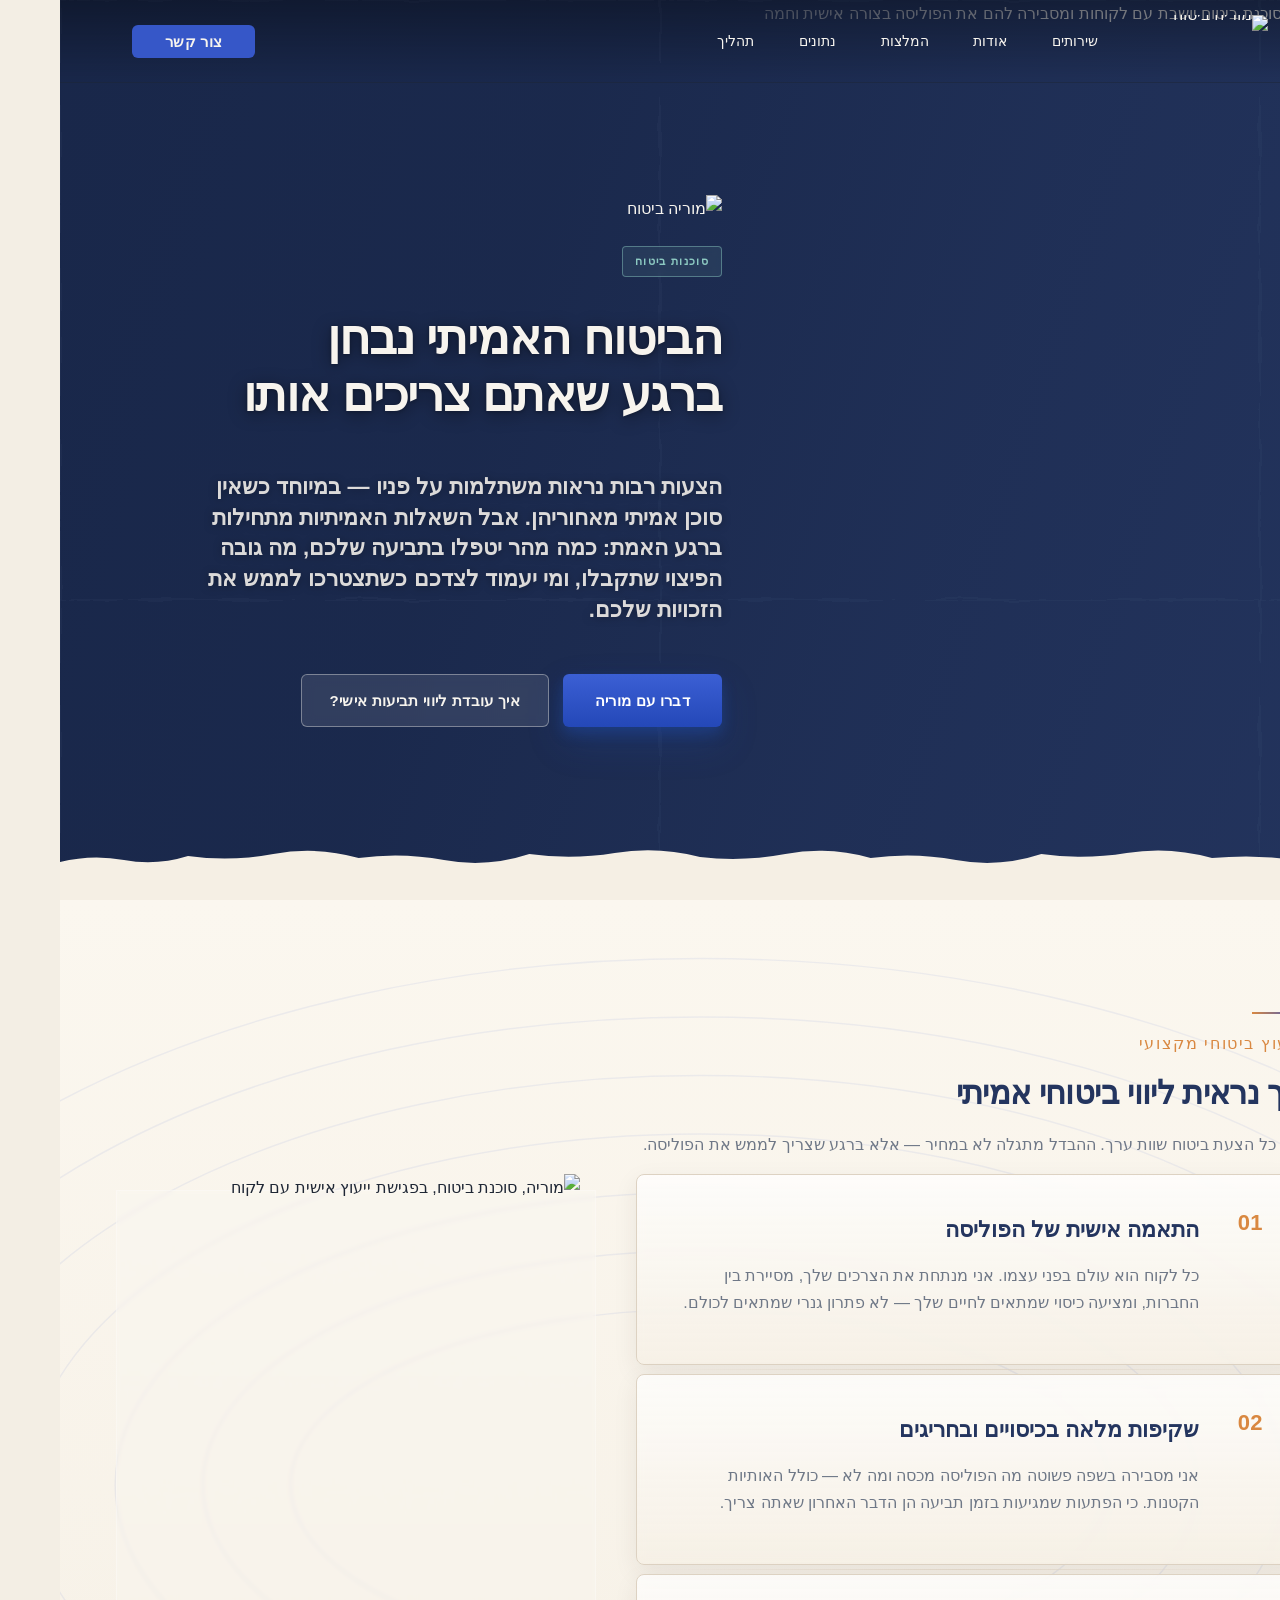
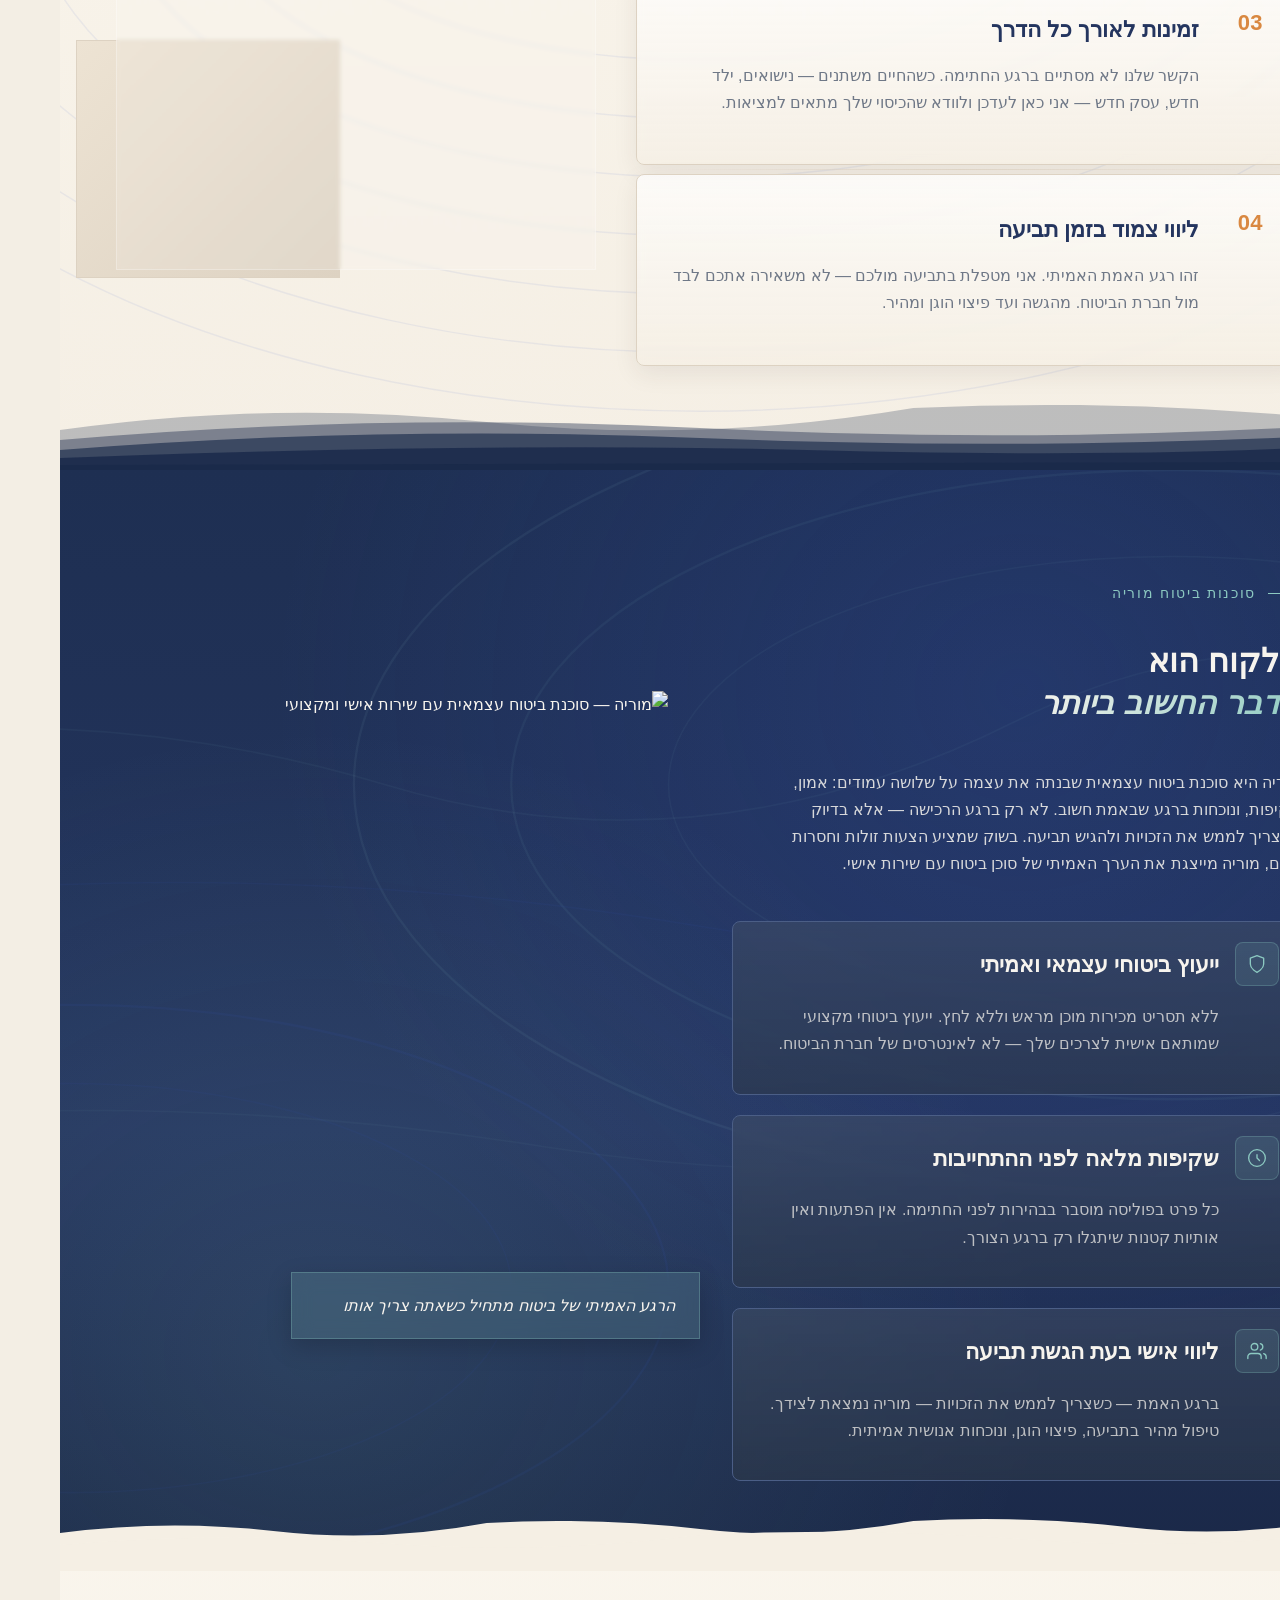
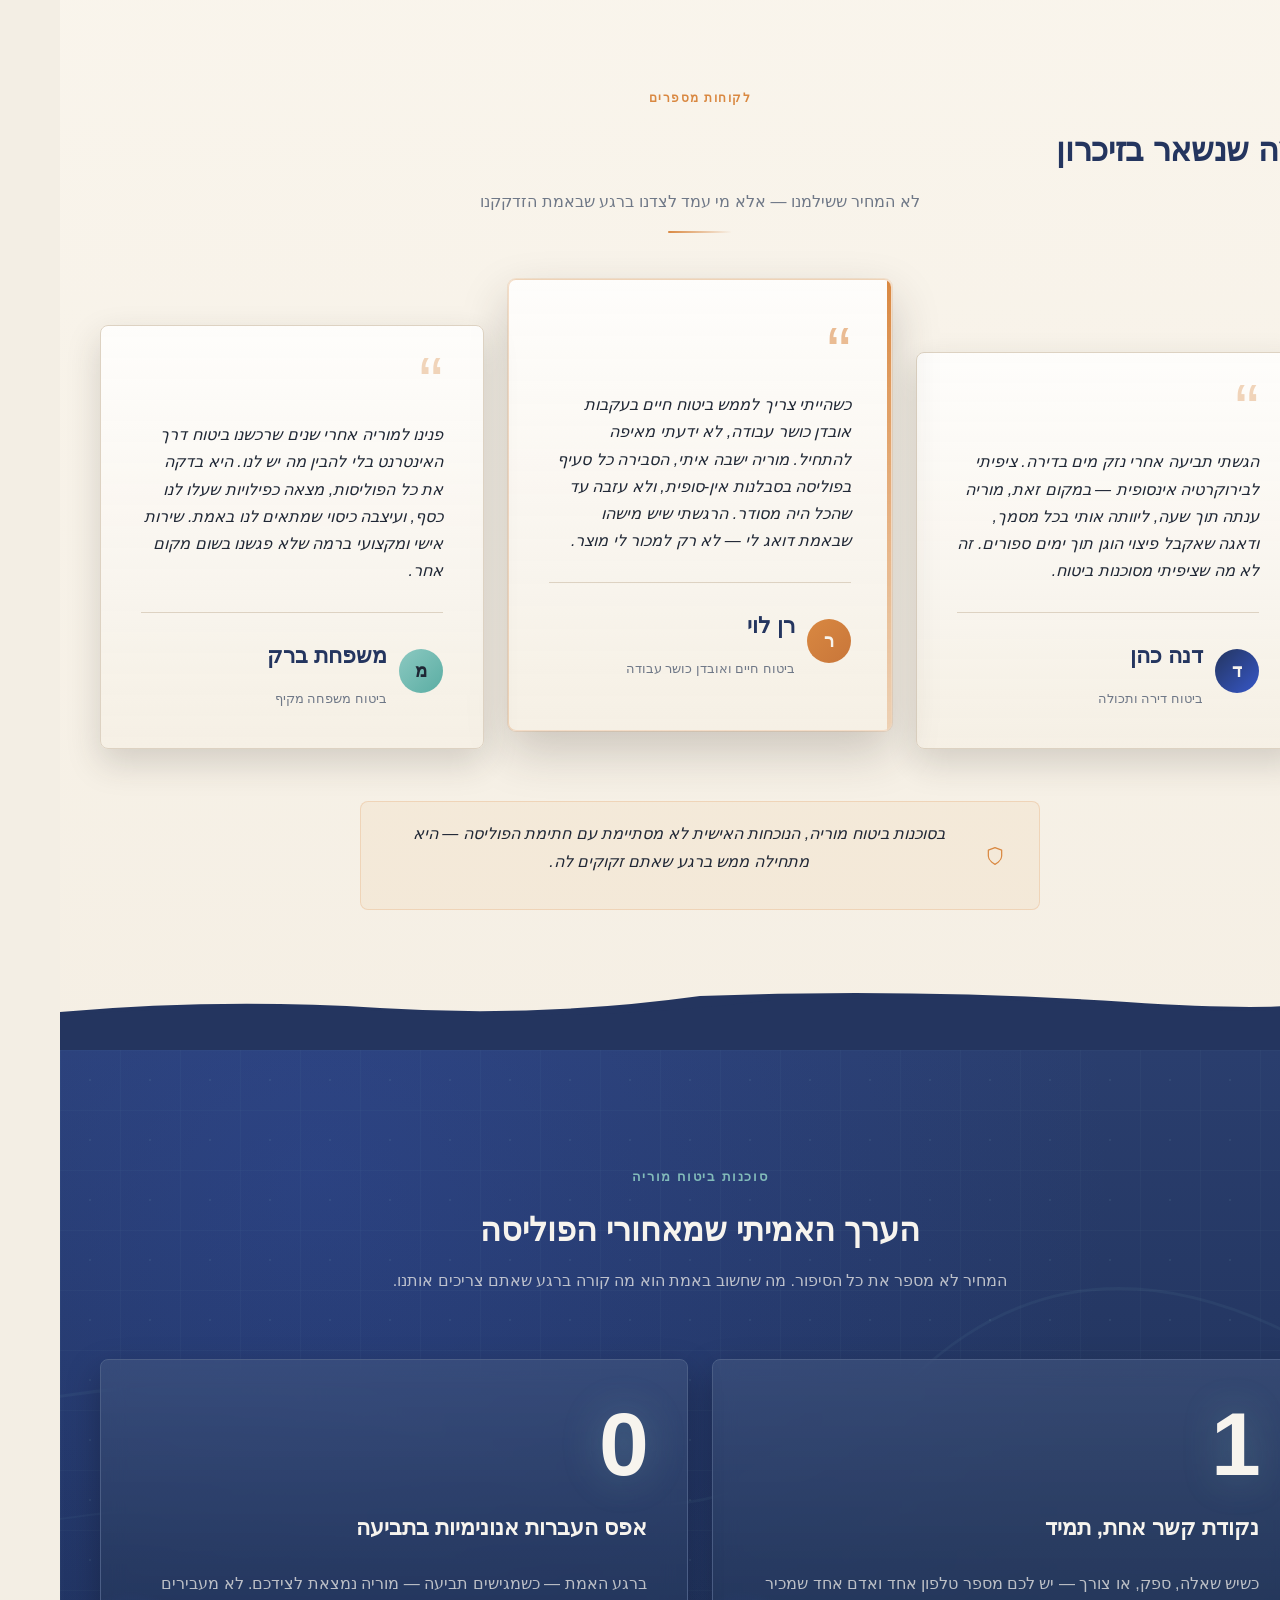
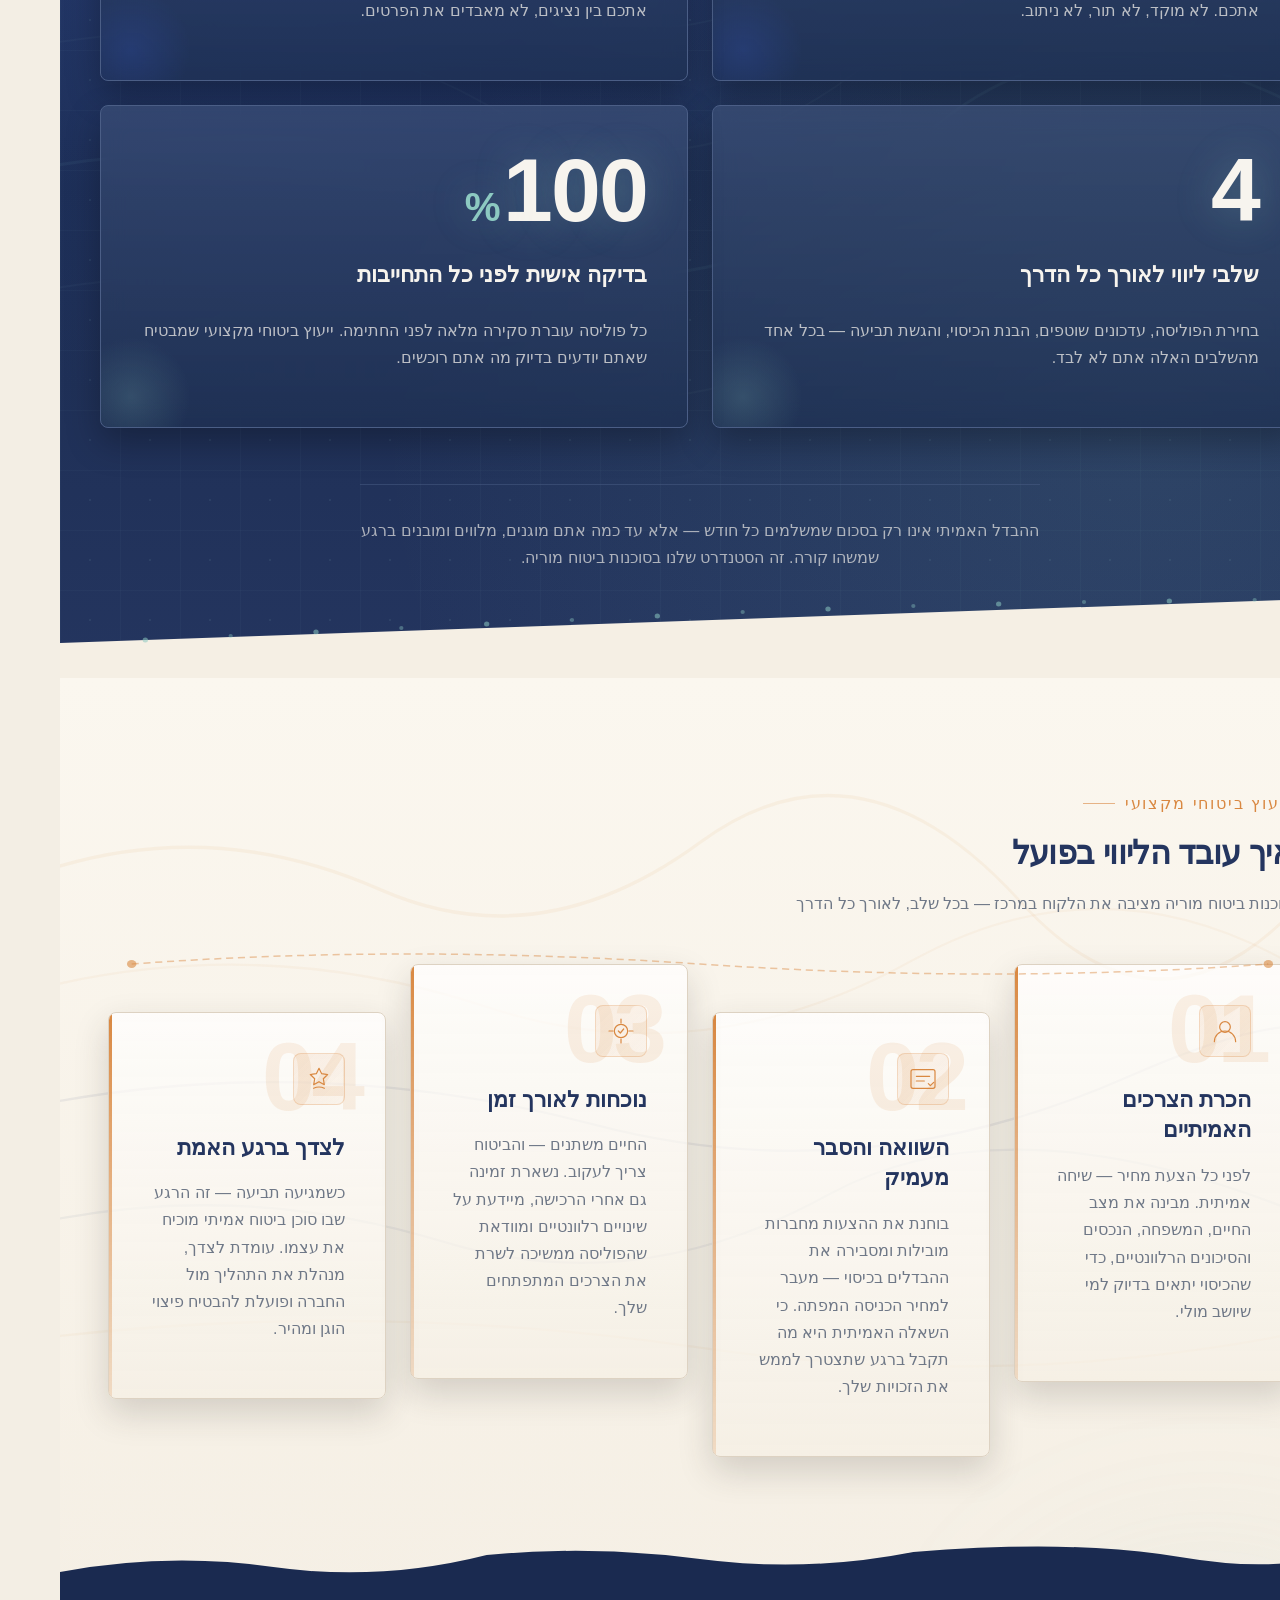
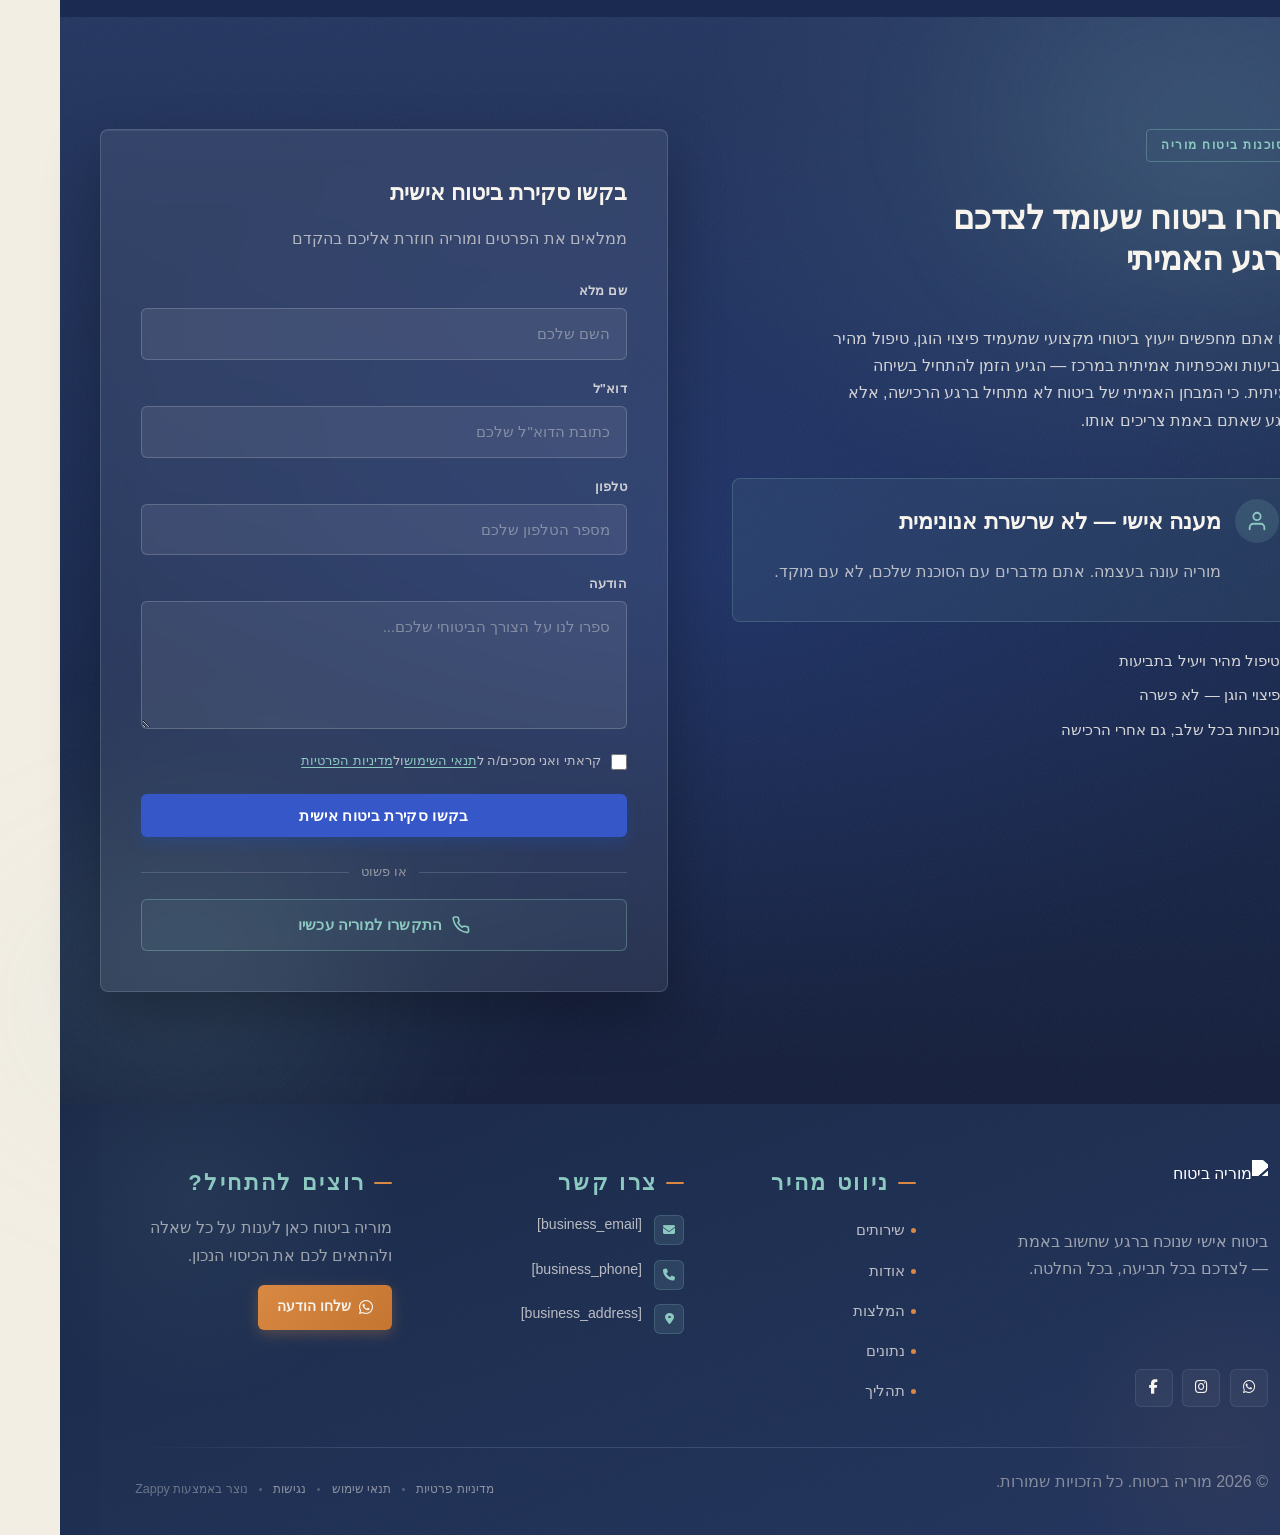
==== commit 04985892: "Background sync: Progressive GitHub Sync" ====
--- a/public/index.html
+++ b/public/index.html
@@ -1 +1 @@
-<!doctype html><html dir="rtl" lang="he"><head><meta charset="UTF-8"><meta content="width=device-width,initial-scale=1" name="viewport"><meta content="index, follow" name="robots"><title>סוכנות ביטוח — מוריה ביטוח</title><meta content="Moriya is an independent insurance agent who places the client at the absolute center of her work. Her brand is built on trust, transparency, and being present " name="description"><meta content="סוכנות ביטוח, סוכן ביטוח עם שירות אישי, ייעוץ ביטוחי מקצועי, סוכנות ביטוח מוריה" name="keywords"><link href="/assets/favicon.ico" rel="icon" type="image/x-icon"><link href="/assets/favicon-16x16.png" rel="icon" type="image/png" sizes="16x16"><link href="/assets/favicon-32x32.png" rel="icon" type="image/png" sizes="32x32"><link href="/assets/favicon-48x48.png" rel="icon" type="image/png" sizes="48x48"><link href="/assets/favicon-192x192.png" rel="icon" type="image/png" sizes="192x192"><link href="/assets/favicon-512x512.png" rel="icon" type="image/png" sizes="512x512"><link href="/assets/apple-touch-icon.png" rel="apple-touch-icon"><script>!function(){"use strict";var t="22df28da-6964-4c1e-a399-9bb17cdcacbf",e="https://api.zappy5.com/api/analytics/track",a=18e5,n=2592e6,o=!0,i=!0,r=!0;var s=function(){var e="zappy_visitor_"+t,a=null;try{if(a=localStorage.getItem(e)){var o=JSON.parse(a),i=Date.now();if(i-o.created<n)return o.lastSeen=i,localStorage.setItem(e,JSON.stringify(o)),o.id}}catch(t){console.warn("Zappy Analytics: LocalStorage not available")}var r="zv_"+Date.now()+"_"+Math.random().toString(36).substr(2,9);try{localStorage.setItem(e,JSON.stringify({id:r,created:Date.now(),lastSeen:Date.now()}))}catch(t){}return r}(),c=function(){var e="zappy_session_"+t,n=null;try{if(n=sessionStorage.getItem(e)){var o=JSON.parse(n),i=Date.now();if(i-o.timestamp<a)return o.timestamp=i,sessionStorage.setItem(e,JSON.stringify(o)),o.id}}catch(t){console.warn("Zappy Analytics: SessionStorage not available")}var r="zs_"+Date.now()+"_"+Math.random().toString(36).substr(2,9);try{sessionStorage.setItem(e,JSON.stringify({id:r,timestamp:Date.now()}))}catch(t){}return r}();function l(a,n){n=n||{};var o={website_id:t,event_type:a,page_path:window.location.pathname,referrer:document.referrer||"direct",visitor_id:s,session_id:c,metadata:n};if(navigator.sendBeacon){var i=new Blob([JSON.stringify(o)],{type:"application/json"});navigator.sendBeacon(e,i)}else fetch(e,{method:"POST",headers:{"Content-Type":"application/json"},body:JSON.stringify(o),keepalive:!0}).catch(function(t){console.warn("Zappy Analytics: Failed to track event",t)})}o&&l("pageview",{title:document.title,url:window.location.href}),i&&document.addEventListener("click",function(t){var e=t.target;if("BUTTON"===e.tagName||e.closest("button")){var a="BUTTON"===e.tagName?e:e.closest("button");l("click",{element:"button",text:a.textContent.trim().substring(0,100),id:a.id||null,class:a.className||null})}else if("A"===e.tagName||e.closest("a")){var n="A"===e.tagName?e:e.closest("a");l("navigation",{element:"link",text:n.textContent.trim().substring(0,100),href:n.href,external:n.hostname!==window.location.hostname})}},!0),r&&document.addEventListener("submit",function(t){var e=t.target;l("form_submit",{form_id:e.id||null,form_name:e.name||null,form_action:e.action||null,form_method:e.method||"GET"})},!0);var d=Date.now();window.addEventListener("beforeunload",function(){l("page_unload",{time_on_page:Math.floor((Date.now()-d)/1e3),page_path:window.location.pathname})}),window.zappyAnalytics={track:l,getVisitorId:function(){return s},getSessionId:function(){return c}}}()</script><meta content="סוכנות ביטוח — מוריה ביטוח" property="og:title"><meta content="Moriya is an independent insurance agent who places the client at the absolute center of her work. Her brand is built on trust, transparency, and being present " property="og:description"><meta content="website" property="og:type"><meta content="he_IL" property="og:locale"><meta content="summary_large_image" name="twitter:card"><meta content="סוכנות ביטוח — מוריה ביטוח" name="twitter:title"><meta content="Moriya is an independent insurance agent who places the client at the absolute center of her work. Her brand is built on trust, transparency, and being present " name="twitter:description"><link href="https://cdnjs.cloudflare.com/ajax/libs/font-awesome/6.4.0/css/all.min.css" rel="stylesheet"><link href="/assets/favicon.ico" rel="icon" type="image/x-icon"><link href="/assets/favicon-16x16.png" rel="icon" type="image/png" sizes="16x16"><link href="/assets/favicon-32x32.png" rel="icon" type="image/png" sizes="32x32"><link href="/assets/favicon-48x48.png" rel="icon" type="image/png" sizes="48x48"><link href="/assets/favicon-192x192.png" rel="icon" type="image/png" sizes="192x192"><link href="/assets/favicon-512x512.png" rel="icon" type="image/png" sizes="512x512"><link href="/assets/apple-touch-icon.png" rel="apple-touch-icon"><link href="https://cdn.jsdelivr.net/npm/vanilla-cookieconsent@3/dist/cookieconsent.css" rel="stylesheet"><script src="https://cdn.jsdelivr.net/npm/vanilla-cookieconsent@3/dist/cookieconsent.umd.js"></script><script src="https://cdn.jsdelivr.net/gh/mickidum/acc_toolbar/acctoolbar/acctoolbar.min.js"></script><link href="/styles.css" rel="stylesheet"><style id="zappy-dropdown-submenu-styles">#navMenu li:has(.sub-menu),.nav-menu li:has(.sub-menu),.navbar li:has(.sub-menu),nav li:has(.sub-menu){position:relative}#navMenu .sub-menu,.nav-menu .sub-menu,.navbar .sub-menu,nav .sub-menu{display:block!important;position:absolute!important;top:100%;left:0;min-width:220px;background:#fff;border-radius:8px;box-shadow:0 8px 25px rgba(0,0,0,.15);padding:8px 0;opacity:0;visibility:hidden;transform:translateY(10px);transition:all .3s ease;z-index:1000;list-style:none;pointer-events:none}#navMenu li:hover>.sub-menu,.nav-menu li:hover>.sub-menu,.navbar li:hover>.sub-menu,nav li:hover>.sub-menu{opacity:1!important;visibility:visible!important;transform:translateY(0)!important;pointer-events:auto!important}.sub-menu li{list-style:none;margin:0;padding:0}.sub-menu a{display:block!important;padding:10px 16px!important;color:var(--text-dark,#333)!important;font-weight:500;text-decoration:none;white-space:nowrap;transition:background-color .2s}.sub-menu a:hover{background-color:#f5f5f5}[dir=rtl] .nav-menu .sub-menu,[dir=rtl] .navbar .sub-menu,[dir=rtl] nav .sub-menu,html[lang=ar] .nav-menu .sub-menu,html[lang=ar] .navbar .sub-menu,html[lang=ar] nav .sub-menu,html[lang=he] .nav-menu .sub-menu,html[lang=he] .navbar .sub-menu,html[lang=he] nav .sub-menu{left:auto!important;right:0!important}.sub-menu:empty,.sub-menu:not(:has(li)):not(:has(> a)),.sub-menu:not(:has(li:not(.zappy-hidden-menu-item))):not(:has(> a)){display:none!important;opacity:0!important;visibility:hidden!important;pointer-events:none!important}li:has(.menu-group-title):hover>.sub-menu{opacity:1!important;visibility:visible!important;transform:translateY(0)!important;pointer-events:auto!important}#navMenu>li>.menu-group-title,.nav-menu>li>.menu-group-title{display:inline-block;padding:.5rem 1rem;cursor:default;user-select:none}@media (max-width:768px){#navMenu .sub-menu,.nav-menu .sub-menu,.navbar .sub-menu,nav .sub-menu{position:static!important;transform:none!important;box-shadow:none!important;background:0 0!important;max-height:0;overflow:hidden;opacity:0;visibility:hidden;transition:max-height .3s ease,opacity .3s ease;padding:0!important;border-radius:0!important}.sub-menu.mobile-expanded{max-height:60vh!important;overflow-y:auto!important;opacity:1!important;visibility:visible!important;padding:8px 0 8px 16px!important}[dir=rtl] .sub-menu.mobile-expanded,html[lang=he] .sub-menu.mobile-expanded{padding:8px 16px 8px 0!important}#navMenu li:hover>.sub-menu,.nav-menu li:hover>.sub-menu,.navbar li:hover>.sub-menu,nav li:hover>.sub-menu{opacity:0;visibility:hidden;pointer-events:none}#navMenu li>.sub-menu.mobile-expanded,.nav-menu li>.sub-menu.mobile-expanded,.navbar li>.sub-menu.mobile-expanded,nav li>.sub-menu.mobile-expanded{opacity:1!important;visibility:visible!important;pointer-events:auto!important}#navMenu li:has(.sub-menu),.nav-menu li:has(.sub-menu),.navbar li:has(.sub-menu),nav li:has(.sub-menu){display:flex!important;flex-wrap:wrap!important;align-items:center!important;position:relative!important;min-height:44px!important}#navMenu li:has(.sub-menu)>a,.nav-menu li:has(.sub-menu)>a,.navbar li:has(.sub-menu)>a,nav li:has(.sub-menu)>a{flex:1!important;min-width:0!important}#navMenu li:has(.sub-menu)>.menu-group-title,.nav-menu li:has(.sub-menu)>.menu-group-title,.navbar li:has(.sub-menu)>.menu-group-title,nav li:has(.sub-menu)>.menu-group-title{flex:1!important;min-width:0!important;padding:0!important;line-height:inherit!important}#navMenu li:has(.sub-menu)>.sub-menu,.nav-menu li:has(.sub-menu)>.sub-menu,.navbar li:has(.sub-menu)>.sub-menu,nav li:has(.sub-menu)>.sub-menu{flex-basis:100%!important;width:100%!important}#navMenu li:has(.sub-menu)>a [class*=arrow],#navMenu li:has(.sub-menu)>a [class*=chevron],.nav-menu li:has(.sub-menu)>a .fa-angle-down,.nav-menu li:has(.sub-menu)>a .fa-chevron-down,.nav-menu li:has(.sub-menu)>a [class*=arrow],.nav-menu li:has(.sub-menu)>a [class*=chevron],nav li:has(.sub-menu)>a [class*=arrow],nav li:has(.sub-menu)>a [class*=chevron]{display:none!important;visibility:hidden!important}.mobile-submenu-toggle{display:flex!important;align-items:center!important;justify-content:center!important;width:44px!important;height:auto!important;background:0 0!important;border:none!important;cursor:pointer!important;color:var(--text-light)!important;position:static!important;flex-shrink:0!important;align-self:stretch!important;z-index:2!important;padding:0!important;margin:0!important}.mobile-submenu-toggle::after{content:''!important;width:0!important;height:0!important;border-left:6px solid transparent!important;border-right:6px solid transparent!important;border-top:7px solid currentColor!important;transition:transform .3s ease!important}.mobile-submenu-toggle.expanded::after{transform:rotate(180deg)!important}.sub-menu a{padding:10px 0!important;display:block!important;color:var(--text-light)!important}.navbar .sub-menu li a,.zappy-products-dropdown .sub-menu a,nav.navbar .sub-menu li a{color:var(--text-light)!important}}@media (min-width:769px){.mobile-submenu-toggle{display:none!important}}</style><style id="mobile-lang-menu-deployed-css">@media (max-width:768px){.lang-switcher,.nav-container .lang-switcher,.nav-cta-container .lang-switcher,.nav-ecommerce-icons .lang-switcher,.nav-icons-left .lang-switcher,.navbar .lang-switcher,.navbar .nav-cta-container .lang-switcher{display:none!important}.mobile-lang-menu{width:100%;border-top:1px solid rgba(128,128,128,.2);padding:8px 0 0 0;margin-top:8px}.mobile-lang-toggle{display:flex!important;align-items:center;justify-content:space-between;width:100%;padding:12px 16px;background:0 0;border:none;cursor:pointer;font-size:15px;color:inherit;font-family:inherit}.mobile-lang-toggle::after{content:'';display:inline-block;width:8px;height:8px;border-right:2px solid currentColor;border-bottom:2px solid currentColor;transform:rotate(45deg);transition:transform .3s ease;margin-left:8px}.mobile-lang-toggle.expanded::after{transform:rotate(-135deg)}.mobile-lang-options{max-height:0;overflow:hidden;transition:max-height .3s ease}.mobile-lang-options.expanded{max-height:300px}.mobile-lang-option{display:flex!important;align-items:center;gap:10px;padding:10px 24px;text-decoration:none;color:inherit;font-size:14px;font-family:inherit}.mobile-lang-option:hover{background:rgba(128,128,128,.1)}.mobile-lang-option.active{font-weight:600;opacity:.7;pointer-events:none}.mobile-lang-option img{width:20px;height:20px;border-radius:50%}}@media (min-width:769px){.mobile-lang-menu{display:none!important}}</style><style id="zappy-widget-visibility">#mic-access-tool-box,#mic-access-tool-general-button,#mic-init-access-tool #mic-access-tool-box,#mic-init-access-tool #mic-access-tool-general-button,#mic-init-access-tool .mic-access-tool-general-button,._access-icon,._access-menu,.mic-access-tool-box,.mic-access-tool-general-button,div[id*=mic-access-tool-box]{display:none!important;visibility:hidden!important;opacity:0!important;pointer-events:none!important}</style></head><body><nav class="navbar" dir="rtl"><button class="mobile-toggle" aria-label="Menu" id="mobileToggle"><svg viewBox="0 0 24 24" fill="none" height="24" width="24" class="hamburger-icon"><path d="M3 12h18M3 6h18M3 18h18" stroke="currentColor" stroke-width="2" stroke-linecap="round"></path></svg><svg viewBox="0 0 24 24" fill="none" height="24" width="24" class="close-icon" style="display:none"><path d="M18 6L6 18M6 6l12 12" stroke="currentColor" stroke-width="2" stroke-linecap="round"></path></svg></button><button class="phone-header-btn" aria-label="Call" data-phone="[business_phone]"><svg viewBox="0 0 24 24" fill="currentColor" height="20" width="20"><path d="M22 16.92v3a2 2 0 0 1-2.18 2 19.79 19.79 0 0 1-8.63-3.07 19.5 19.5 0 0 1-6-6 19.79 19.79 0 0 1-3.07-8.67A2 2 0 0 1 4.11 2h3a2 2 0 0 1 2 1.72 12.84 12.84 0 0 0 .7 2.81 2 2 0 0 1-.45 2.11L8.09 9.91a16 16 0 0 0 6 6l1.27-1.27a2 2 0 0 1 2.11-.45 12.84 12.84 0 0 0 2.81.7A2 2 0 0 1 22 16.92z"></path></svg></button><div class="nav-container"><div class="nav-right-group"><div class="nav-brand"><a href="/" class="logo-link"><img alt="מוריה ביטוח" src="/assets/business-logo.webp" class="logo"></a></div><ul class="nav-menu" id="navMenu"><li><a href="#services">שירותים</a></li><li><a href="#about">אודות</a></li><li><a href="#testimonials">המלצות</a></li><li><a href="#stats">נתונים</a></li><li><a href="#process">תהליך</a></li></ul></div><div class="nav-cta-container"><a href="#contact" class="nav-cta-btn">צור קשר</a></div></div></nav><script>window.addEventListener("load",function(){const e=document.querySelector(".navbar, nav, header");if(!e)return void console.log("[Navbar] Navbar element not found");let t=document.getElementById("mobileToggle")||document.querySelector(".mobile-toggle")||document.querySelector(".hamburger")||document.querySelector(".hamburger-menu")||document.querySelector(".menu-toggle")||document.querySelector(".burger-menu")||document.querySelector('[aria-label="Menu"]')||document.querySelector('[aria-label="תפריט"]');const o=document.querySelector(".phone-header-btn"),n=window.getComputedStyle(e);let r=n.backgroundColor;if(console.log("[Navbar] Initial navbar background:",r),"transparent"===r||"rgba(0, 0, 0, 0)"===r||r.startsWith("rgba")&&r.includes(", 0)")){const e=n.backgroundImage;if(e&&"none"!==e)console.log("[Navbar] Navbar has background image/gradient, using dark text"),r="rgb(240, 240, 240)";else{const e=window.getComputedStyle(document.body).backgroundColor;console.log("[Navbar] Navbar transparent, using body background:",e),r=e}}const i=r.match(/\d+/g);if(i&&i.length>=3){const e=(.299*parseInt(i[0])+.587*parseInt(i[1])+.114*parseInt(i[2]))/255;console.log("[Navbar] Mobile button colors preserved from Claude CSS (luminance:",e.toFixed(2)+")");const n=document.createElement("style");n.id="zappy-mobile-nav-fix";document.documentElement.lang;document.documentElement.dir,n.textContent='\n        /* Hide mobile buttons on desktop, show only on mobile */\n        @media (min-width: 769px) {\n          .mobile-toggle,\n          .phone-header-btn {\n            display: none !important;\n          }\n        }\n        \n        /* Show and position mobile buttons correctly on mobile */\n        @media (max-width: 768px) {\n          .mobile-toggle,\n          .phone-header-btn {\n            position: absolute !important;\n            top: 50% !important;\n            transform: translateY(-50%) !important;\n            z-index: 1001 !important;\n            display: flex !important;\n            align-items: center !important;\n            justify-content: center !important;\n            width: 36px !important;\n            height: 36px !important;\n            border-radius: 50% !important;\n            border: none !important;\n            cursor: pointer !important;\n            padding: 6px !important;\n            background: none !important;\n            color: var(--nav-text, var(--text-light)) !important;\n          }\n          \n          /* LTR positioning (default): hamburger LEFT, phone RIGHT */\n          html:not([dir="rtl"]):not([lang="he"]):not([lang="ar"]) .mobile-toggle,\n          html[dir="ltr"] .mobile-toggle {\n            left: 12px !important;\n            right: auto !important;\n          }\n          html:not([dir="rtl"]):not([lang="he"]):not([lang="ar"]) .phone-header-btn,\n          html[dir="ltr"] .phone-header-btn {\n            right: 12px !important;\n            left: auto !important;\n          }\n          \n          /* RTL positioning: hamburger RIGHT, phone LEFT */\n          html[dir="rtl"] .mobile-toggle,\n          html[lang="he"] .mobile-toggle,\n          html[lang="ar"] .mobile-toggle {\n            right: 12px !important;\n            left: auto !important;\n          }\n          html[dir="rtl"] .phone-header-btn,\n          html[lang="he"] .phone-header-btn,\n          html[lang="ar"] .phone-header-btn {\n            left: 12px !important;\n            right: auto !important;\n          }\n          \n          /* CRITICAL: Ensure nav-container has min-height on mobile */\n          /* All children are positioned absolutely/fixed on mobile, so height:auto collapses to 0 */\n          .nav-container {\n            min-height: 70px !important;\n            position: relative !important;\n          }\n          \n          /* Ensure SVG icons are properly sized and inherit color */\n          .mobile-toggle svg,\n          .phone-header-btn svg {\n            width: 24px !important;\n            height: 24px !important;\n            /* Don\'t force display - let JavaScript control hamburger/close toggle */\n          }\n          \n          /* Reset nav-cta-container on mobile - remove desktop box-shadow/padding */\n          /* that creates a visible ghost box when CTA button is hidden */\n          .nav-cta-container {\n            box-shadow: none !important;\n            padding: 0 !important;\n          }\n          \n          /* Hide nav-cta-container entirely on mobile when there\'s no lang-switcher */\n          /* (only the CTA button is inside, and it\'s hidden on mobile) */\n          .nav-cta-container:not(:has(.lang-switcher)) {\n            display: none !important;\n          }\n          \n          /* CRITICAL: Prevent hero image fade gradient from bleeding over headline text */\n          /* The .image-fade-gradient has bottom: -30px (extends below parent) */\n          /* On mobile stacked layout, this overlaps the h1 text below the image */\n          .hero-image-column {\n            overflow: hidden !important;\n          }\n          .image-fade-gradient {\n            bottom: 0 !important;\n          }\n          \n          /* Hide desktop language switcher on mobile - hamburger menu handles it */\n          /* High specificity to override stored CSS */\n          .lang-switcher,\n          .nav-cta-container .lang-switcher,\n          .nav-container .lang-switcher,\n          .navbar .lang-switcher,\n          .navbar .nav-cta-container .lang-switcher {\n            display: none !important;\n          }\n        }\n      ';const r=document.getElementById("zappy-mobile-nav-fix");r&&r.remove(),document.head.appendChild(n),console.log("[Navbar] Critical CSS injected for mobile nav positioning");const l=window.innerWidth<=768;if(t){const e=t.querySelector(".hamburger-icon"),o=t.querySelector(".close-icon");e&&(e.style.setProperty("width","24px","important"),e.style.setProperty("height","24px","important"),e.style.setProperty("display","block","important")),o&&(o.style.setProperty("width","24px","important"),o.style.setProperty("height","24px","important"),o.style.setProperty("display","none","important")),l?(t.style.setProperty("position","absolute","important"),t.style.setProperty("top","50%","important"),t.style.setProperty("transform","translateY(-50%)","important"),t.style.setProperty("z-index","1001","important"),t.style.removeProperty("left"),t.style.removeProperty("right"),console.log("[Navbar] Mobile toggle positioning applied (mobile viewport)")):(t.style.removeProperty("position"),t.style.removeProperty("top"),t.style.removeProperty("transform"),t.style.removeProperty("z-index"),t.style.removeProperty("left"),t.style.removeProperty("right"),console.log("[Navbar] Desktop viewport - cleared mobile toggle inline positioning"))}if(o){const e=o.querySelector("svg");e&&(e.style.width="24px",e.style.height="24px",e.setAttribute("width","24"),e.setAttribute("height","24")),l?(o.style.setProperty("position","absolute","important"),o.style.setProperty("top","50%","important"),o.style.setProperty("transform","translateY(-50%)","important"),o.style.setProperty("z-index","1001","important"),o.style.removeProperty("left"),o.style.removeProperty("right"),console.log("[Navbar] Phone button positioning applied (mobile viewport)")):(o.style.removeProperty("position"),o.style.removeProperty("top"),o.style.removeProperty("transform"),o.style.removeProperty("z-index"),o.style.removeProperty("left"),o.style.removeProperty("right"),console.log("[Navbar] Desktop viewport - cleared phone button inline positioning"))}}else console.log("[Navbar] Could not parse background color:",r);t=document.getElementById("mobileToggle")||document.querySelector(".mobile-toggle")||document.querySelector(".hamburger")||document.querySelector(".hamburger-menu")||document.querySelector(".menu-toggle")||document.querySelector(".burger-menu")||document.querySelector('[aria-label="Menu"]')||document.querySelector('[aria-label="תפריט"]');const l=document.getElementById("navMenu")||document.querySelector(".nav-menu")||document.querySelector(".nav-links")||document.querySelector("nav ul:not(.submenu)");if(!t||!l)return void console.log("[Navbar] Mobile toggle or menu not found:",{toggle:!!t,menu:!!l});l.id||(l.id="navMenu"),console.log("[Navbar] Initializing mobile menu...");const a=t.cloneNode(!0);t.parentNode.replaceChild(a,t),a.addEventListener("click",function(e){e.preventDefault(),e.stopPropagation();const t=this.querySelector(".hamburger-icon"),o=this.querySelector(".close-icon");l.classList.contains("active")?(l.classList.remove("active"),t&&t.style.setProperty("display","block","important"),o&&o.style.setProperty("display","none","important"),document.body.style.overflow="",console.log("[Navbar] Menu closed")):(l.classList.add("active"),t&&t.style.setProperty("display","none","important"),o&&o.style.setProperty("display","block","important"),document.body.style.overflow="hidden",console.log("[Navbar] Menu opened"))}),l.querySelectorAll("a").forEach(function(e){e.addEventListener("click",function(){if("#"===this.getAttribute("href"))return;const e=a.querySelector(".hamburger-icon"),t=a.querySelector(".close-icon");l.classList.remove("active"),e&&e.style.setProperty("display","block","important"),t&&t.style.setProperty("display","none","important"),document.body.style.overflow="",console.log("[Navbar] Menu closed (link clicked)")})});var s=l.querySelectorAll(".dropdown-toggle");s.forEach(function(e){e.addEventListener("click",function(e){e.preventDefault(),e.stopPropagation();var t=this.closest(".nav-dropdown");t&&(t.parentNode.querySelectorAll(".nav-dropdown.open").forEach(function(e){e!==t&&e.classList.remove("open")}),t.classList.toggle("open"),console.log("[Navbar] Dropdown toggled:",t.classList.contains("open")?"open":"closed"))})}),document.addEventListener("click",function(e){e.target.closest(".nav-dropdown")||document.querySelectorAll(".nav-dropdown.open").forEach(function(e){e.classList.remove("open")})}),console.log("[Navbar] Dropdown handlers initialized for "+s.length+" dropdowns"),o&&o.addEventListener("click",function(){const e=document.querySelectorAll('a[href^="tel:"]'),t=e.length>0?e[0].getAttribute("href").replace("tel:",""):"[business_phone]";window.location.href="tel:"+t,console.log("[Navbar] Phone button clicked")}),console.log("[Navbar] Mobile menu initialized successfully");const p=function(){const e=document.querySelector(".whatsapp-float");e&&(window.innerWidth>=769?(e.style.setProperty("display","none","important"),e.style.setProperty("visibility","hidden","important"),e.style.setProperty("opacity","0","important"),e.style.setProperty("pointer-events","none","important"),console.log("[WhatsApp] Button hidden on desktop")):(e.style.removeProperty("display"),e.style.removeProperty("visibility"),e.style.removeProperty("opacity"),e.style.removeProperty("pointer-events"),console.log("[WhatsApp] Button visible on mobile")))};let c;p(),window.addEventListener("resize",function(){clearTimeout(c),c=setTimeout(p,100)})})</script><main><section class="index-hero-section" data-layout-spec="בית-hero" dir="rtl" id="hero" data-hero-type="fullscreen-scrim"><div class="index-hero-bg-wrapper"><img alt="מוריה סוכנת ביטוח יושבת עם לקוחות ומסבירה להם את הפוליסה בצורה אישית וחמה" src="/assets/site-index-hero-image-1.webp" class="index-hero-bg-img" data-context="A warm cinematic editorial photograph of a caring Israeli female insurance agent sitting across from a family at a kitchen table, reviewing documents together with calm reassurance. The scene feels intimate and trustworthy — warm afternoon light, soft focus background, paper-grain film texture. The atmosphere is protective, human, and quietly confident. No corporate handshakes or generic office settings. Real life, real people, real guidance." data-placeholder="index-hero-image-1" height="700" width="1200" data-hero-bg="true"></div><div class="index-hero-scrim" aria-hidden="true"></div><div class="index-hero-topo" aria-hidden="true"></div><div class="index-hero-container"><div class="index-hero-content"><div class="index-hero-logo"><img alt="מוריה ביטוח" src="/assets/business-logo.webp" class="index-hero-logo-img"></div><span class="index-hero-eyebrow">סוכנות ביטוח</span><h1 class="index-hero-headline">הביטוח האמיתי נבחן<br>ברגע שאתם צריכים אותו</h1><h3 class="index-hero-subtitle">הצעות רבות נראות משתלמות על פניו — במיוחד כשאין סוכן אמיתי מאחוריהן. אבל השאלות האמיתיות מתחילות ברגע האמת: כמה מהר יטפלו בתביעה שלכם, מה גובה הפיצוי שתקבלו, ומי יעמוד לצדכם כשתצטרכו לממש את הזכויות שלכם.</h3><div class="index-hero-ctas"><a href="#contact" class="index-hero-btn-primary">דברו עם מוריה</a><a href="#claims" class="index-hero-btn-secondary">איך עובדת ליווי תביעות אישי?</a></div></div></div><div class="index-hero-divider-wrapper"><svg viewBox="0 0 1440 90" xmlns="http://www.w3.org/2000/svg" aria-hidden="true" data-no-icon-edit="true" preserveAspectRatio="none"><path d="M0,90 L0,52 Q36,44 72,50 T144,46 Q192,52 240,44 T336,48 Q384,42 432,50 T528,44 Q576,50 624,43 T720,47 Q768,52 816,44 T912,48 Q960,42 1008,50 T1104,44 Q1152,50 1200,43 T1296,48 Q1344,44 1392,50 L1440,47 L1440,90 Z" fill="#F5EFE4"></path></svg></div></section><section class="index-services-section" data-layout-spec="בית-services" dir="rtl"><svg style="position:absolute" height="0" width="0"><defs><filter id="services-noise"><feTurbulence baseFrequency="0.65" numOctaves="2" stitchTiles="stitch" type="fractalNoise"></feTurbulence><feColorMatrix values="1 0 0 0 0.92 0 1 0 0 0.88 0 0 1 0 0.80 0 0 0 .06 0"></feColorMatrix></filter></defs></svg><div class="services-contour-bg" aria-hidden="true"><svg viewBox="0 0 1200 800" xmlns="http://www.w3.org/2000/svg" aria-hidden="true" data-no-icon-edit="true" preserveAspectRatio="xMidYMid slice"><g fill="none" opacity="0.07" stroke="var(--primary)" stroke-width="1"><ellipse cx="600" cy="400" rx="520" ry="280"></ellipse><ellipse cx="600" cy="400" rx="460" ry="240"></ellipse><ellipse cx="600" cy="400" rx="400" ry="200"></ellipse><ellipse cx="600" cy="400" rx="340" ry="160"></ellipse><ellipse cx="600" cy="400" rx="280" ry="120"></ellipse><ellipse cx="600" cy="400" rx="580" ry="320"></ellipse><ellipse cx="600" cy="400" rx="640" ry="360"></ellipse></g></svg></div><div class="services-container"><header class="services-header"><div class="services-header-line" aria-hidden="true"></div><p class="services-eyebrow">ייעוץ ביטוחי מקצועי</p><h2 class="services-title">כך נראית ליווי ביטוחי אמיתי</h2><p class="services-subtitle">לא כל הצעת ביטוח שוות ערך. ההבדל מתגלה לא במחיר — אלא ברגע שצריך לממש את הפוליסה.</p></header><div class="services-body"><div class="services-cards-col"><article class="service-card"><div class="service-card-inner"><div class="service-number" aria-hidden="true">01</div><div class="service-content"><h3 class="service-title">התאמה אישית של הפוליסה</h3><p>כל לקוח הוא עולם בפני עצמו. אני מנתחת את הצרכים שלך, מסיירת בין החברות, ומציעה כיסוי שמתאים לחיים שלך — לא פתרון גנרי שמתאים לכולם.</p></div></div></article><div class="service-separator" aria-hidden="true"></div><article class="service-card"><div class="service-card-inner"><div class="service-number" aria-hidden="true">02</div><div class="service-content"><h3 class="service-title">שקיפות מלאה בכיסויים ובחריגים</h3><p>אני מסבירה בשפה פשוטה מה הפוליסה מכסה ומה לא — כולל האותיות הקטנות. כי הפתעות שמגיעות בזמן תביעה הן הדבר האחרון שאתה צריך.</p></div></div></article><div class="service-separator" aria-hidden="true"></div><article class="service-card"><div class="service-card-inner"><div class="service-number" aria-hidden="true">03</div><div class="service-content"><h3 class="service-title">זמינות לאורך כל הדרך</h3><p>הקשר שלנו לא מסתיים ברגע החתימה. כשהחיים משתנים — נישואים, ילד חדש, עסק חדש — אני כאן לעדכן ולוודא שהכיסוי שלך מתאים למציאות.</p></div></div></article><div class="service-separator" aria-hidden="true"></div><article class="service-card"><div class="service-card-inner"><div class="service-number" aria-hidden="true">04</div><div class="service-content"><h3 class="service-title">ליווי צמוד בזמן תביעה</h3><p>זהו רגע האמת האמיתי. אני מטפלת בתביעה מולכם — לא משאירה אתכם לבד מול חברת הביטוח. מהגשה ועד פיצוי הוגן ומהיר.</p></div></div></article></div><div class="services-image-col"><div class="services-image-wrapper"><div class="services-image-frost" aria-hidden="true"></div><img alt="מוריה, סוכנת ביטוח, בפגישת ייעוץ אישית עם לקוח" src="/assets/site-index-services-image-1.webp" data-context="A warm, documentary-style photograph of a professional female insurance agent in her 40s sitting across from a client at a desk, attentively reviewing documents together. The setting is a calm, modern office with natural light streaming through large windows. The agent is pointing to specific sections of a policy document, conveying trust, expertise, and genuine personal care. Warm tones, soft shadows, professional yet approachable atmosphere." data-placeholder="index-services-image-1" height="720" width="560"><div class="services-parchment-plate" aria-hidden="true"></div></div></div></div></div><div class="services-divider-wrapper"><svg viewBox="0 0 1200 100" xmlns="http://www.w3.org/2000/svg" aria-hidden="true" data-no-icon-edit="true" preserveAspectRatio="none"><path d="M0,60 Q200,30 400,52 T800,38 Q1000,28 1200,50 L1200,100 L0,100 Z" fill="#1a2a4a" opacity="0.25"></path><path d="M0,70 Q300,42 600,58 T1200,55 L1200,100 L0,100 Z" fill="#1a2a4a" opacity="0.4"></path><path d="M0,80 Q300,55 600,68 T1200,65 L1200,100 L0,100 Z" fill="#1a2a4a" opacity="0.65"></path><path d="M0,88 Q400,72 700,80 T1200,76 L1200,100 L0,100 Z" fill="#1a2a4a" opacity="0.85"></path><path d="M0,95 L1200,92 L1200,100 L0,100 Z" fill="#1a2a4a"></path></svg></div></section><section class="index-about-section" data-layout-spec="בית-about" dir="rtl" id="about"><div class="index-about-bg-decor" aria-hidden="true"><svg viewBox="0 0 1200 700" xmlns="http://www.w3.org/2000/svg" aria-hidden="true" data-no-icon-edit="true" preserveAspectRatio="xMidYMid slice" class="index-about-contour-svg"><ellipse cx="900" cy="200" rx="520" ry="260" fill="none" stroke="rgba(140,201,193,0.07)" stroke-width="1.5"></ellipse><ellipse cx="900" cy="200" rx="420" ry="200" fill="none" stroke="rgba(140,201,193,0.06)" stroke-width="1.5"></ellipse><ellipse cx="900" cy="200" rx="320" ry="145" fill="none" stroke="rgba(140,201,193,0.05)" stroke-width="1"></ellipse><ellipse cx="200" cy="520" rx="380" ry="180" fill="none" stroke="rgba(54,87,200,0.08)" stroke-width="1.5"></ellipse><ellipse cx="200" cy="520" rx="280" ry="130" fill="none" stroke="rgba(54,87,200,0.06)" stroke-width="1"></ellipse><path d="M0,180 Q200,140 400,200 T800,160 T1200,190" fill="none" stroke="rgba(140,201,193,0.05)" stroke-width="1"></path><path d="M0,280 Q300,240 600,290 T1200,260" fill="none" stroke="rgba(54,87,200,0.06)" stroke-width="1"></path><path d="M0,420 Q250,390 500,430 T1000,400 T1200,420" fill="none" stroke="rgba(140,201,193,0.04)" stroke-width="1"></path></svg></div><div class="index-about-container"><div class="index-about-grid"><div class="index-about-content"><div class="index-about-label"><span class="index-about-label-line"></span><span class="index-about-label-text">סוכנות ביטוח מוריה</span></div><h2 class="index-about-heading">הלקוח הוא<br><em class="index-about-heading-em">הדבר החשוב ביותר</em></h2><p class="index-about-lead">מוריה היא סוכנת ביטוח עצמאית שבנתה את עצמה על שלושה עמודים: אמון, שקיפות, ונוכחות ברגע שבאמת חשוב. לא רק ברגע הרכישה — אלא בדיוק כשצריך לממש את הזכויות ולהגיש תביעה. בשוק שמציע הצעות זולות וחסרות פנים, מוריה מייצגת את הערך האמיתי של סוכן ביטוח עם שירות אישי.</p><div class="index-about-proof-points"><div class="index-about-proof-item"><div class="index-about-proof-icon-wrap"><svg viewBox="0 0 24 24" xmlns="http://www.w3.org/2000/svg" aria-hidden="true" data-element-type="icon" data-icon-type="svg" fill="none" stroke="currentColor" stroke-linecap="round" stroke-linejoin="round" stroke-width="1.6"><path d="M12 22s8-4 8-10V5l-8-3-8 3v7c0 6 8 10 8 10z"></path></svg></div><div class="index-about-proof-content"><h3 class="index-about-proof-title">ייעוץ ביטוחי עצמאי ואמיתי</h3><p class="index-about-proof-desc">ללא תסריט מכירות מוכן מראש וללא לחץ. ייעוץ ביטוחי מקצועי שמותאם אישית לצרכים שלך — לא לאינטרסים של חברת הביטוח.</p></div></div><div class="index-about-proof-item"><div class="index-about-proof-icon-wrap"><svg viewBox="0 0 24 24" xmlns="http://www.w3.org/2000/svg" aria-hidden="true" data-element-type="icon" data-icon-type="svg" fill="none" stroke="currentColor" stroke-linecap="round" stroke-linejoin="round" stroke-width="1.6"><circle cx="12" cy="12" r="10"></circle><path d="M12 8v4l3 3"></path></svg></div><div class="index-about-proof-content"><h3 class="index-about-proof-title">שקיפות מלאה לפני ההתחייבות</h3><p class="index-about-proof-desc">כל פרט בפוליסה מוסבר בבהירות לפני החתימה. אין הפתעות ואין אותיות קטנות שיתגלו רק ברגע הצורך.</p></div></div><div class="index-about-proof-item"><div class="index-about-proof-icon-wrap"><svg viewBox="0 0 24 24" xmlns="http://www.w3.org/2000/svg" aria-hidden="true" data-element-type="icon" data-icon-type="svg" fill="none" stroke="currentColor" stroke-linecap="round" stroke-linejoin="round" stroke-width="1.6"><path d="M17 21v-2a4 4 0 0 0-4-4H5a4 4 0 0 0-4 4v2"></path><circle cx="9" cy="7" r="4"></circle><path d="M23 21v-2a4 4 0 0 0-3-3.87"></path><path d="M16 3.13a4 4 0 0 1 0 7.75"></path></svg></div><div class="index-about-proof-content"><h3 class="index-about-proof-title">ליווי אישי בעת הגשת תביעה</h3><p class="index-about-proof-desc">ברגע האמת — כשצריך לממש את הזכויות — מוריה נמצאת לצידך. טיפול מהיר בתביעה, פיצוי הוגן, ונוכחות אנושית אמיתית.</p></div></div></div></div><div class="index-about-portrait-col"><div class="index-about-portrait-frame"><img alt="מוריה — סוכנת ביטוח עצמאית עם שירות אישי ומקצועי" src="/assets/site-index-about-image-1.webp" class="index-about-portrait-img" data-context="Professional portrait of a warm, confident Israeli female insurance agent named Moriya, mid-30s to mid-40s, photographed in a premium editorial style. She is dressed in elegant professional attire — muted navy or charcoal tones. She has a calm, reassuring expression conveying trust and expertise. Soft directional lighting, shallow depth of field, neutral or slightly textured studio background. The image should feel human and authoritative, not corporate stock photography. High-end portrait photography, premium editorial quality." data-placeholder="index-about-image-1" height="720" width="560"><div class="index-about-portrait-panel" aria-hidden="true"><span class="index-about-panel-quote">הרגע האמיתי של ביטוח מתחיל כשאתה צריך אותו</span></div></div></div></div></div><div class="index-about-divider-wrapper"><svg viewBox="0 0 1200 90" xmlns="http://www.w3.org/2000/svg" aria-hidden="true" data-no-icon-edit="true" preserveAspectRatio="none"><path d="M0,90 L0,52 Q100,38 200,50 T400,42 Q500,36 600,48 T800,40 Q900,34 1000,46 T1200,38 L1200,90 Z" fill="#F5EFE4"></path><path d="M0,90 L0,64 Q150,50 300,62 T600,54 Q750,46 900,58 T1200,52 L1200,90 Z" fill="#F5EFE4"></path></svg></div></section><section class="index-testimonials-section" data-layout-spec="בית-testimonials" dir="rtl"><div class="index-testimonials-section__texture" aria-hidden="true"></div><div class="index-testimonials-section__container"><div class="index-testimonials-section__header"><span class="index-testimonials-section__eyebrow">לקוחות מספרים</span><h2 class="index-testimonials-section__title">מה שנשאר בזיכרון</h2><p class="index-testimonials-section__subtitle">לא המחיר ששילמנו — אלא מי עמד לצדנו ברגע שבאמת הזדקקנו</p><div class="index-testimonials-section__rule" aria-hidden="true"></div></div><div class="index-testimonials-section__grid"><article class="index-testimonials-section__card index-testimonials-section__card--side"><div class="index-testimonials-section__quote-mark" aria-hidden="true">“</div><blockquote class="index-testimonials-section__quote"><p>הגשתי תביעה אחרי נזק מים בדירה. ציפיתי לבירוקרטיה אינסופית — במקום זאת, מוריה ענתה תוך שעה, ליוותה אותי בכל מסמך, ודאגה שאקבל פיצוי הוגן תוך ימים ספורים. זה לא מה שציפיתי מסוכנות ביטוח.</p></blockquote><footer class="index-testimonials-section__attribution"><div class="index-testimonials-section__avatar" aria-hidden="true"><span>ד</span></div><div class="index-testimonials-section__author-info"><h3 class="index-testimonials-section__author-name">דנה כהן</h3><span class="index-testimonials-section__author-label">ביטוח דירה ותכולה</span></div></footer></article><article class="index-testimonials-section__card index-testimonials-section__card--center"><div class="index-testimonials-section__quote-mark" aria-hidden="true">“</div><blockquote class="index-testimonials-section__quote"><p>כשהייתי צריך לממש ביטוח חיים בעקבות אובדן כושר עבודה, לא ידעתי מאיפה להתחיל. מוריה ישבה איתי, הסבירה כל סעיף בפוליסה בסבלנות אין-סופית, ולא עזבה עד שהכל היה מסודר. הרגשתי שיש מישהו שבאמת דואג לי — לא רק למכור לי מוצר.</p></blockquote><footer class="index-testimonials-section__attribution"><div class="index-testimonials-section__avatar index-testimonials-section__avatar--accent" aria-hidden="true"><span>ר</span></div><div class="index-testimonials-section__author-info"><h3 class="index-testimonials-section__author-name">רן לוי</h3><span class="index-testimonials-section__author-label">ביטוח חיים ואובדן כושר עבודה</span></div></footer><div class="index-testimonials-section__card-accent" aria-hidden="true"></div></article><article class="index-testimonials-section__card index-testimonials-section__card--side"><div class="index-testimonials-section__quote-mark" aria-hidden="true">“</div><blockquote class="index-testimonials-section__quote"><p>פנינו למוריה אחרי שנים שרכשנו ביטוח דרך האינטרנט בלי להבין מה יש לנו. היא בדקה את כל הפוליסות, מצאה כפילויות שעלו לנו כסף, ועיצבה כיסוי שמתאים לנו באמת. שירות אישי ומקצועי ברמה שלא פגשנו בשום מקום אחר.</p></blockquote><footer class="index-testimonials-section__attribution"><div class="index-testimonials-section__avatar index-testimonials-section__avatar--secondary" aria-hidden="true"><span>מ</span></div><div class="index-testimonials-section__author-info"><h3 class="index-testimonials-section__author-name">משפחת ברק</h3><span class="index-testimonials-section__author-label">ביטוח משפחה מקיף</span></div></footer></article></div><div class="index-testimonials-section__reassurance"><div class="index-testimonials-section__reassurance-icon" aria-hidden="true"><svg viewBox="0 0 24 24" xmlns="http://www.w3.org/2000/svg" data-element-type="icon" data-icon-type="svg" fill="none" height="20" width="20"><path d="M12 22s8-4 8-10V5l-8-3-8 3v7c0 6 8 10 8 10z" stroke="currentColor" stroke-width="1.5" stroke-linejoin="round"></path></svg></div><p class="index-testimonials-section__reassurance-text">בסוכנות ביטוח מוריה, הנוכחות האישית לא מסתיימת עם חתימת הפוליסה — היא מתחילה ממש ברגע שאתם זקוקים לה.</p></div></div><div class="index-testimonials-section__divider-wrapper"><svg viewBox="0 0 1440 90" xmlns="http://www.w3.org/2000/svg" aria-hidden="true" data-no-icon-edit="true" preserveAspectRatio="none"><defs><linearGradient id="copperRibbon" x1="0" x2="1" y1="0" y2="0"><stop offset="0%" stop-color="#D98841" stop-opacity="0.18"></stop><stop offset="40%" stop-color="#C8763A" stop-opacity="0.10"></stop><stop offset="100%" stop-color="#24355F" stop-opacity="0"></stop></linearGradient></defs><path d="M0,52 Q180,38 360,48 T720,36 Q960,28 1200,42 T1440,30 L1440,58 Q1200,70 960,58 T720,62 Q480,70 240,60 T0,68 Z" fill="#24355F"></path><path d="M0,90 L0,55 Q200,42 400,52 T800,40 Q1000,34 1200,46 T1440,38 L1440,90 Z" fill="#24355F"></path></svg></div></section><section class="index-stats-section" data-layout-spec="בית-stats" dir="rtl"><div class="index-stats-section__bg-grid" aria-hidden="true"><svg xmlns="http://www.w3.org/2000/svg" aria-hidden="true" data-no-icon-edit="true" preserveAspectRatio="none" height="100%" width="100%"><defs><pattern height="60" id="atlas-grid" patternUnits="userSpaceOnUse" width="60"><path d="M 60 0 L 0 0 0 60" fill="none" stroke="rgba(140,201,193,0.07)" stroke-width="1"></path></pattern><pattern height="60" id="atlas-dots" patternUnits="userSpaceOnUse" width="60"><circle cx="30" cy="30" r="1" fill="rgba(140,201,193,0.12)"></circle></pattern></defs><rect height="100%" width="100%" fill="url(#atlas-grid)"></rect><rect height="100%" width="100%" fill="url(#atlas-dots)"></rect></svg></div><div class="index-stats-section__contour" aria-hidden="true"><svg viewBox="0 0 1200 600" xmlns="http://www.w3.org/2000/svg" aria-hidden="true" data-no-icon-edit="true" preserveAspectRatio="none"><path d="M-100,180 Q200,140 400,200 T800,160 T1300,190" fill="none" stroke="rgba(140,201,193,0.06)" stroke-width="1.5"></path><path d="M-100,240 Q200,200 400,260 T800,220 T1300,250" fill="none" stroke="rgba(140,201,193,0.05)" stroke-width="1"></path><path d="M-100,300 Q200,260 400,320 T800,280 T1300,310" fill="none" stroke="rgba(140,201,193,0.04)" stroke-width="1"></path><path d="M-100,360 Q200,320 400,380 T800,340 T1300,370" fill="none" stroke="rgba(140,201,193,0.06)" stroke-width="1.5"></path><path d="M-100,420 Q200,380 400,440 T800,400 T1300,430" fill="none" stroke="rgba(140,201,193,0.04)" stroke-width="1"></path></svg></div><div class="index-stats-section__container"><div class="index-stats-section__header"><span class="index-stats-section__eyebrow">סוכנות ביטוח מוריה</span><h2 class="index-stats-section__title">הערך האמיתי שמאחורי הפוליסה</h2><p class="index-stats-section__subtitle">המחיר לא מספר את כל הסיפור. מה שחשוב באמת הוא מה קורה ברגע שאתם צריכים אותנו.</p></div><div class="index-stats-section__grid"><article class="index-stats-section__panel"><div class="index-stats-section__panel-inner"><div class="index-stats-section__numeral">1</div><div class="index-stats-section__panel-content"><h3 class="index-stats-section__panel-title">נקודת קשר אחת, תמיד</h3><p class="index-stats-section__panel-text">כשיש שאלה, ספק, או צורך — יש לכם מספר טלפון אחד ואדם אחד שמכיר אתכם. לא מוקד, לא תור, לא ניתוב.</p></div></div><div class="index-stats-section__panel-accent" aria-hidden="true"></div></article><article class="index-stats-section__panel"><div class="index-stats-section__panel-inner"><div class="index-stats-section__numeral">0</div><div class="index-stats-section__panel-content"><h3 class="index-stats-section__panel-title">אפס העברות אנונימיות בתביעה</h3><p class="index-stats-section__panel-text">ברגע האמת — כשמגישים תביעה — מוריה נמצאת לצידכם. לא מעבירים אתכם בין נציגים, לא מאבדים את הפרטים.</p></div></div><div class="index-stats-section__panel-accent" aria-hidden="true"></div></article><article class="index-stats-section__panel"><div class="index-stats-section__panel-inner"><div class="index-stats-section__numeral">4</div><div class="index-stats-section__panel-content"><h3 class="index-stats-section__panel-title">שלבי ליווי לאורך כל הדרך</h3><p class="index-stats-section__panel-text">בחירת הפוליסה, עדכונים שוטפים, הבנת הכיסוי, והגשת תביעה — בכל אחד מהשלבים האלה אתם לא לבד.</p></div></div><div class="index-stats-section__panel-accent index-stats-section__panel-accent--alt" aria-hidden="true"></div></article><article class="index-stats-section__panel"><div class="index-stats-section__panel-inner"><div class="index-stats-section__numeral">100<span class="index-stats-section__numeral-pct">%</span></div><div class="index-stats-section__panel-content"><h3 class="index-stats-section__panel-title">בדיקה אישית לפני כל התחייבות</h3><p class="index-stats-section__panel-text">כל פוליסה עוברת סקירה מלאה לפני החתימה. ייעוץ ביטוחי מקצועי שמבטיח שאתם יודעים בדיוק מה אתם רוכשים.</p></div></div><div class="index-stats-section__panel-accent index-stats-section__panel-accent--alt" aria-hidden="true"></div></article></div><div class="index-stats-section__footer-text"><p>ההבדל האמיתי אינו רק בסכום שמשלמים כל חודש — אלא עד כמה אתם מוגנים, מלווים ומובנים ברגע שמשהו קורה. זה הסטנדרט שלנו בסוכנות ביטוח מוריה.</p></div></div><div class="index-stats-section__divider-wrapper"><svg viewBox="0 0 1200 90" xmlns="http://www.w3.org/2000/svg" aria-hidden="true" data-no-icon-edit="true" preserveAspectRatio="none"><path d="M0,90 L0,55 L1200,10 L1200,90 Z" fill="#F5EFE4"></path><circle cx="80" cy="52" r="2.5" fill="rgba(140,201,193,0.55)"></circle><circle cx="160" cy="48" r="2" fill="rgba(140,201,193,0.4)"></circle><circle cx="240" cy="44" r="2.5" fill="rgba(140,201,193,0.55)"></circle><circle cx="320" cy="40" r="2" fill="rgba(140,201,193,0.4)"></circle><circle cx="400" cy="36" r="2.5" fill="rgba(140,201,193,0.55)"></circle><circle cx="480" cy="32" r="2" fill="rgba(140,201,193,0.4)"></circle><circle cx="560" cy="28" r="2.5" fill="rgba(140,201,193,0.55)"></circle><circle cx="640" cy="24" r="2" fill="rgba(140,201,193,0.4)"></circle><circle cx="720" cy="21" r="2.5" fill="rgba(140,201,193,0.55)"></circle><circle cx="800" cy="18" r="2" fill="rgba(140,201,193,0.4)"></circle><circle cx="880" cy="16" r="2.5" fill="rgba(140,201,193,0.55)"></circle><circle cx="960" cy="14" r="2" fill="rgba(140,201,193,0.4)"></circle><circle cx="1040" cy="13" r="2.5" fill="rgba(140,201,193,0.55)"></circle><circle cx="1120" cy="12" r="2" fill="rgba(140,201,193,0.4)"></circle></svg></div></section><section class="index-process-section" data-layout-spec="בית-process" dir="rtl" id="process"><div class="index-process-texture" aria-hidden="true"></div><div class="index-process-contour" aria-hidden="true"><svg viewBox="0 0 1200 400" xmlns="http://www.w3.org/2000/svg" aria-hidden="true" data-no-icon-edit="true" preserveAspectRatio="none"><path d="M0,80 Q150,60 300,90 T600,70 T900,95 T1200,75" fill="none" stroke="rgba(217,136,65,0.08)" stroke-width="1.5"></path><path d="M0,130 Q200,110 400,140 T800,120 T1200,135" fill="none" stroke="rgba(217,136,65,0.06)" stroke-width="1"></path><path d="M0,180 Q250,160 500,190 T1000,170 T1200,185" fill="none" stroke="rgba(36,53,95,0.07)" stroke-width="1"></path><path d="M0,230 Q180,215 360,240 T720,220 T1200,235" fill="none" stroke="rgba(36,53,95,0.05)" stroke-width="1"></path><path d="M0,280 Q300,265 600,285 T1200,275" fill="none" stroke="rgba(217,136,65,0.05)" stroke-width="1"></path></svg></div><div class="index-process-container"><header class="index-process-header"><p class="index-process-eyebrow">ייעוץ ביטוחי מקצועי</p><h2 class="index-process-title">איך עובד הליווי בפועל</h2><p class="index-process-subtitle">סוכנות ביטוח מוריה מציבה את הלקוח במרכז — בכל שלב, לאורך כל הדרך</p></header><div class="index-process-route" aria-hidden="true"><svg viewBox="0 0 1000 60" xmlns="http://www.w3.org/2000/svg" aria-hidden="true" data-no-icon-edit="true" preserveAspectRatio="none"><path d="M20,30 Q250,10 500,30 T980,30" fill="none" stroke="rgba(217,136,65,0.45)" stroke-width="1.5" stroke-dasharray="6 4"></path><circle cx="20" cy="30" r="4" fill="rgba(217,136,65,0.6)"></circle><circle cx="980" cy="30" r="4" fill="rgba(217,136,65,0.6)"></circle></svg></div><div class="index-process-steps"><article class="index-process-step index-process-step--up"><div class="index-process-step-number" aria-hidden="true">01</div><div class="index-process-step-content"><div class="index-process-step-icon" aria-hidden="true"><svg viewBox="0 0 48 48" xmlns="http://www.w3.org/2000/svg" data-element-type="icon" data-icon-type="svg" fill="none" height="32" width="32"><circle cx="24" cy="18" r="8" stroke="currentColor" stroke-width="1.8"></circle><path d="M8 40c0-8.837 7.163-16 16-16s16 7.163 16 16" stroke="currentColor" stroke-width="1.8" stroke-linecap="round"></path></svg></div><h3 class="index-process-step-title">הכרת הצרכים האמיתיים</h3><p class="index-process-step-desc">לפני כל הצעת מחיר — שיחה אמיתית. מבינה את מצב החיים, המשפחה, הנכסים והסיכונים הרלוונטיים, כדי שהכיסוי יתאים בדיוק למי שיושב מולי.</p></div></article><article class="index-process-step index-process-step--down"><div class="index-process-step-number" aria-hidden="true">02</div><div class="index-process-step-content"><div class="index-process-step-icon" aria-hidden="true"><svg viewBox="0 0 48 48" xmlns="http://www.w3.org/2000/svg" data-element-type="icon" data-icon-type="svg" fill="none" height="32" width="32"><rect height="28" width="36" rx="3" stroke="currentColor" stroke-width="1.8" x="6" y="10"></rect><path d="M14 20h20M14 27h12" stroke="currentColor" stroke-width="1.8" stroke-linecap="round"></path><path d="M32 31l3 3 5-5" stroke="currentColor" stroke-width="1.8" stroke-linecap="round" stroke-linejoin="round"></path></svg></div><h3 class="index-process-step-title">השוואה והסבר מעמיק</h3><p class="index-process-step-desc">בוחנת את ההצעות מחברות מובילות ומסבירה את ההבדלים בכיסוי — מעבר למחיר הכניסה המפתה. כי השאלה האמיתית היא מה תקבל ברגע שתצטרך לממש את הזכויות שלך.</p></div></article><article class="index-process-step index-process-step--up"><div class="index-process-step-number" aria-hidden="true">03</div><div class="index-process-step-content"><div class="index-process-step-icon" aria-hidden="true"><svg viewBox="0 0 48 48" xmlns="http://www.w3.org/2000/svg" data-element-type="icon" data-icon-type="svg" fill="none" height="32" width="32"><path d="M24 6v6M24 36v6M6 24h6M36 24h6" stroke="currentColor" stroke-width="1.8" stroke-linecap="round"></path><circle cx="24" cy="24" r="10" stroke="currentColor" stroke-width="1.8"></circle><path d="M20 24l3 3 5-6" stroke="currentColor" stroke-width="1.8" stroke-linecap="round" stroke-linejoin="round"></path></svg></div><h3 class="index-process-step-title">נוכחות לאורך זמן</h3><p class="index-process-step-desc">החיים משתנים — והביטוח צריך לעקוב. נשארת זמינה גם אחרי הרכישה, מיידעת על שינויים רלוונטיים ומוודאת שהפוליסה ממשיכה לשרת את הצרכים המתפתחים שלך.</p></div></article><article class="index-process-step index-process-step--down"><div class="index-process-step-number" aria-hidden="true">04</div><div class="index-process-step-content"><div class="index-process-step-icon" aria-hidden="true"><svg viewBox="0 0 48 48" xmlns="http://www.w3.org/2000/svg" data-element-type="icon" data-icon-type="svg" fill="none" height="32" width="32"><path d="M24 8l4 8 9 1.3-6.5 6.3 1.5 9L24 28l-8 4.6 1.5-9L11 17.3l9-1.3z" stroke="currentColor" stroke-width="1.8" stroke-linejoin="round"></path><path d="M16 38c0 0 4-2 8-2s8 2 8 2" stroke="currentColor" stroke-width="1.8" stroke-linecap="round"></path></svg></div><h3 class="index-process-step-title">לצדך ברגע האמת</h3><p class="index-process-step-desc">כשמגיעה תביעה — זה הרגע שבו סוכן ביטוח אמיתי מוכיח את עצמו. עומדת לצדך, מנהלת את התהליך מול החברה ופועלת להבטיח פיצוי הוגן ומהיר.</p></div></article></div></div><div class="index-process-divider-wrapper"><svg viewBox="0 0 1200 100" xmlns="http://www.w3.org/2000/svg" aria-hidden="true" data-no-icon-edit="true" preserveAspectRatio="none"><path d="M0,100 L0,55 Q100,35 200,50 T400,38 Q500,28 600,42 T800,35 Q950,22 1050,40 T1200,32 L1200,100 Z" fill="#1A2A50"></path></svg></div></section><section class="index-contact-section" data-layout-spec="בית-contact" dir="rtl" id="contact"><div class="index-contact-section__grain" aria-hidden="true"></div><div class="index-contact-section__glow index-contact-section__glow--start" aria-hidden="true"></div><div class="index-contact-section__glow index-contact-section__glow--end" aria-hidden="true"></div><div class="index-contact-section__container"><div class="index-contact-section__copy"><span class="index-contact-section__eyebrow">סוכנות ביטוח מוריה</span><h2 class="index-contact-section__heading">בחרו ביטוח שעומד לצדכם<br>ברגע האמיתי</h2><p class="index-contact-section__body">אם אתם מחפשים ייעוץ ביטוחי מקצועי שמעמיד פיצוי הוגן, טיפול מהיר בתביעות ואכפתיות אמיתית במרכז — הגיע הזמן להתחיל בשיחה אמיתית. כי המבחן האמיתי של ביטוח לא מתחיל ברגע הרכישה, אלא ברגע שאתם באמת צריכים אותו.</p><div class="index-contact-section__reassurance"><div class="index-contact-section__reassurance-icon" aria-hidden="true"><svg viewBox="0 0 24 24" xmlns="http://www.w3.org/2000/svg" data-element-type="icon" data-icon-type="svg" fill="none" height="22" width="22" stroke="currentColor" stroke-linecap="round" stroke-linejoin="round" stroke-width="2"><path d="M20 21v-2a4 4 0 0 0-4-4H8a4 4 0 0 0-4 4v2"></path><circle cx="12" cy="7" r="4"></circle></svg></div><div class="index-contact-section__reassurance-text"><h3 class="index-contact-section__reassurance-heading">מענה אישי — לא שרשרת אנונימית</h3><p class="index-contact-section__reassurance-sub">מוריה עונה בעצמה. אתם מדברים עם הסוכנת שלכם, לא עם מוקד.</p></div></div><ul class="index-contact-section__trust-list"><li class="index-contact-section__trust-item"><span class="index-contact-section__trust-dot" aria-hidden="true"></span><span>טיפול מהיר ויעיל בתביעות</span></li><li class="index-contact-section__trust-item"><span class="index-contact-section__trust-dot" aria-hidden="true"></span><span>פיצוי הוגן — לא פשרה</span></li><li class="index-contact-section__trust-item"><span class="index-contact-section__trust-dot" aria-hidden="true"></span><span>נוכחות בכל שלב, גם אחרי הרכישה</span></li></ul></div><div class="index-contact-section__form-col"><div class="card-glassmorphism index-contact-section__form-panel"><div class="index-contact-section__form-header"><h3 class="index-contact-section__form-title">בקשו סקירת ביטוח אישית</h3><p class="index-contact-section__form-subtitle">ממלאים את הפרטים ומוריה חוזרת אליכם בהקדם</p></div><form class="contact-form index-contact-section__form" novalidate=""><div class="index-contact-section__field-group"><label class="index-contact-section__label" for="contact-name">שם מלא</label><input class="index-contact-section__input" name="name" type="text" autocomplete="name" id="contact-name" placeholder="השם שלכם" required=""></div><div class="index-contact-section__field-group"><label class="index-contact-section__label" for="contact-email">דוא"ל</label><input class="index-contact-section__input" name="email" type="email" autocomplete="email" id="contact-email" placeholder="כתובת הדוא&quot;ל שלכם" required=""></div><div class="index-contact-section__field-group"><label class="index-contact-section__label" for="contact-phone">טלפון</label><input class="index-contact-section__input" name="phone" type="tel" autocomplete="tel" id="contact-phone" placeholder="מספר הטלפון שלכם"></div><div class="index-contact-section__field-group"><label class="index-contact-section__label" for="contact-message">הודעה</label><textarea class="index-contact-section__input index-contact-section__textarea" id="contact-message" name="message" placeholder="ספרו לנו על הצורך הביטוחי שלכם..." rows="4"></textarea></div><div class="privacy-consent"><label class="privacy-consent-label"><input class="privacy-consent-checkbox" name="privacy_consent" type="checkbox" required=""><span>קראתי ואני מסכים/ה ל<a href="/terms" target="_blank">תנאי השימוש</a>ול<a href="/privacy" target="_blank">מדיניות הפרטיות</a></span></label></div><button class="btn-primary index-contact-section__submit" type="submit">בקשו סקירת ביטוח אישית</button></form><div class="index-contact-section__direct-action"><span class="index-contact-section__direct-divider" aria-hidden="true"></span><span class="index-contact-section__direct-label">או פשוט</span><span class="index-contact-section__direct-divider" aria-hidden="true"></span></div><a href="tel:[business_phone]" class="index-contact-section__call-link"><span class="index-contact-section__call-icon" aria-hidden="true"><svg viewBox="0 0 24 24" xmlns="http://www.w3.org/2000/svg" data-element-type="icon" data-icon-type="svg" fill="none" height="18" width="18" stroke="currentColor" stroke-linecap="round" stroke-linejoin="round" stroke-width="2.2"><path d="M22 16.92v3a2 2 0 0 1-2.18 2 19.79 19.79 0 0 1-8.63-3.07A19.5 19.5 0 0 1 4.69 12a19.79 19.79 0 0 1-3.07-8.67A2 2 0 0 1 3.6 1.27h3a2 2 0 0 1 2 1.72 12.84 12.84 0 0 0 .7 2.81 2 2 0 0 1-.45 2.11L7.91 8.91a16 16 0 0 0 6 6l.91-.91a2 2 0 0 1 2.11-.45 12.84 12.84 0 0 0 2.81.7A2 2 0 0 1 21.73 16.92z"></path></svg></span>התקשרו למוריה עכשיו</a></div></div></div></section></main><footer class="site-footer" dir="rtl"><div class="footer-inner"><div class="footer-grain"></div><div class="footer-top"><div class="footer-col footer-col--brand"><a href="#" class="footer-logo-link"><img alt="מוריה ביטוח" src="/assets/business-logo.webp" class="logo"></a><p class="footer-tagline">ביטוח אישי שנוכח ברגע שחשוב באמת — לצדכם בכל תביעה, בכל החלטה.</p><div class="footer-social"><a href="[facebook_handle]" class="social-btn" aria-label="Facebook"><i class="fab fa-facebook-f"></i></a><a href="[instagram_handle]" class="social-btn" aria-label="Instagram"><i class="fab fa-instagram"></i></a><a href="[whatsapp_handle]" class="social-btn" aria-label="WhatsApp"><i class="fab fa-whatsapp"></i></a></div></div><div class="footer-col footer-col--nav"><h3 class="footer-heading"><span class="footer-heading-accent"></span>ניווט מהיר</h3><ul class="footer-links"><li><a href="#services">שירותים</a></li><li><a href="#about">אודות</a></li><li><a href="#testimonials">המלצות</a></li><li><a href="#stats">נתונים</a></li><li><a href="#process">תהליך</a></li></ul></div><div class="footer-col footer-col--contact"><h3 class="footer-heading"><span class="footer-heading-accent"></span>צרו קשר</h3><ul class="footer-contact"><li><span class="contact-icon"><i class="fas fa-envelope"></i></span><span class="contact-text"><a href="mailto:[business_email]">[business_email]</a></span></li><li><span class="contact-icon"><i class="fas fa-phone"></i></span><span class="contact-text"><a href="tel:[business_phone]">[business_phone]</a></span></li><li><a href="/"><span class="contact-icon"><i class="fas fa-map-marker-alt"></i></span><span class="contact-text">[business_address]</span></a></li></ul></div><div class="footer-col footer-col--cta"><h3 class="footer-heading"><span class="footer-heading-accent"></span>רוצים להתחיל?</h3><p class="footer-cta-text">מוריה ביטוח כאן לענות על כל שאלה ולהתאים לכם את הכיסוי הנכון.</p><a href="[whatsapp_handle]" class="footer-cta-btn"><i class="fab fa-whatsapp"></i>שלחו הודעה</a></div></div><div class="footer-divider"></div><div class="footer-bottom"><p class="footer-copyright">© 2026 מוריה ביטוח. כל הזכויות שמורות.</p><div class="footer-legal"><a href="/privacy">מדיניות פרטיות</a><span class="footer-legal-sep"></span><a href="/terms">תנאי שימוש</a><span class="footer-legal-sep"></span><a href="/accessibility">נגישות</a><span class="footer-legal-sep"></span><a href="https://zappy5.com" class="zappy-attribution" target="_blank">נוצר באמצעות Zappy</a></div></div></div></footer><a href="https://wa.me/[whatsapp_handle]" class="whatsapp-float" aria-label="WhatsApp"><i class="fab fa-whatsapp"></i></a><div data-integration="accessibility:toolbar"></div><script src="/script.js"></script><script id="zappy-mobile-submenu-script">!function(){function e(){if(window.innerWidth>768)return document.querySelectorAll(".mobile-submenu-toggle").forEach(function(e){e.remove()}),void document.querySelectorAll(".sub-menu.mobile-expanded").forEach(function(e){e.classList.remove("mobile-expanded")});document.querySelectorAll(".nav-menu li:has(.sub-menu), nav li:has(.sub-menu), .navbar li:has(.sub-menu), #navMenu li:has(.sub-menu)").forEach(function(e){if(!e.querySelector(".mobile-submenu-toggle")){var t=e.querySelector(".sub-menu"),n=e.querySelector(":scope > a");if(t&&n){var o=document.createElement("button");o.className="mobile-submenu-toggle",o.setAttribute("aria-label","Toggle submenu"),o.setAttribute("type","button"),n.insertAdjacentElement("afterend",o),o.addEventListener("click",function(e){e.preventDefault(),e.stopPropagation(),document.querySelectorAll(".sub-menu.mobile-expanded").forEach(function(e){if(e!==t){e.classList.remove("mobile-expanded");var n=e.parentElement.querySelector(".mobile-submenu-toggle");n&&n.classList.remove("expanded")}}),t.classList.toggle("mobile-expanded"),o.classList.toggle("expanded")})}}})}var t;"loading"===document.readyState?document.addEventListener("DOMContentLoaded",e):e(),window.addEventListener("resize",function(){clearTimeout(t),t=setTimeout(e,250)});var n=new MutationObserver(function(t){t.forEach(function(t){if("attributes"===t.type){var n=t.target;n.classList&&(n.classList.contains("active")||n.classList.contains("open"))&&setTimeout(e,100)}})});setTimeout(function(){document.querySelectorAll(".mobile-menu, .nav-menu, #navMenu, nav").forEach(function(e){n.observe(e,{attributes:!0,attributeFilter:["class","style"]})})},500)}()</script><script id="zappy-navbar-scroll-effect">!function(){var e=document.querySelector("nav.navbar,.navbar:not(.zappy-catalog-menu)"),t=document.querySelector(".zappy-catalog-menu,#zappy-catalog-menu");if(e){var r="rgba(243,238,228,0.85)",o=getComputedStyle(document.documentElement),a=o.getPropertyValue("--text-dark").trim()||"#1a1a1a",s=(o.getPropertyValue("--text-light").trim(),a);e.style.transition="background 0.3s ease,backdrop-filter 0.3s ease,-webkit-backdrop-filter 0.3s ease,box-shadow 0.3s ease",t&&(t.style.transition="background 0.3s ease,backdrop-filter 0.3s ease,-webkit-backdrop-filter 0.3s ease");var n="a,.navbar-brand,.navbar-brand a,.dropdown-toggle,.mobile-toggle,.phone-header-btn,.mobile-hamburger-btn,.mobile-close-btn,.mobile-submenu-toggle,.nav-link",l=["cart-link","login-link","nav-search-toggle","search-toggle"];window.addEventListener("scroll",f,{passive:!0}),window.addEventListener("resize",f,{passive:!0}),f();var i=document.querySelector('section[class*="hero"],[data-hero-type],main>section:first-child'),d=!1;if(i){var p=getComputedStyle(i),c=p.backgroundImage;if(c&&"none"!==c)if(-1!==c.indexOf("url(")){var b=p.backgroundColor.match(/\d+/g);d=!(b&&b.length>=3)||h(parseInt(b[0]),parseInt(b[1]),parseInt(b[2]))<.4}else if(-1!==c.indexOf("gradient")){var y=c.match(/rgba?\(\s*(\d+)\s*,\s*(\d+)\s*,\s*(\d+)/g);if(y&&y.length>0){for(var g=0,m=0;m<y.length;m++){var u=y[m].match(/\d+/g);g+=h(parseInt(u[0]),parseInt(u[1]),parseInt(u[2]))}d=g/y.length<.4}else d=!0}else d=!0;else{var k=p.backgroundColor.match(/\d+/g);k&&k.length>=3&&(d=h(parseInt(k[0]),parseInt(k[1]),parseInt(k[2]))<.4)}}d||(window.removeEventListener("scroll",f),window.removeEventListener("resize",f),e.classList.add("scrolled"),window.innerWidth>768&&(e.style.setProperty("--frosted-text",s),e.style.setProperty("background-image","none","important"),e.style.setProperty("background-color",r,"important"),e.style.backdropFilter="blur(12px)",e.style.webkitBackdropFilter="blur(12px)",e.style.boxShadow="0 2px 16px rgba(0,0,0,0.12)",w(e,s)),t&&(t.classList.add("scrolled"),window.innerWidth>768&&(t.style.setProperty("background",r,"important"),t.style.setProperty("backdrop-filter","blur(12px)","important"),t.style.setProperty("-webkit-backdrop-filter","blur(12px)","important"),w(t,s))),window._zappyNavNoDarkHero=!0)}function w(e,t){for(var r=e.querySelectorAll(n),o=0;o<r.length;o++){var a=!1;(r[o].closest(".sub-menu")||r[o].closest(".dropdown-menu"))&&(a=!0);for(var s=0;s<l.length;s++)if(r[o].classList.contains(l[s])){a=!0;break}a||r[o].style.setProperty("color",t,"important")}}function v(e){for(var t=e.querySelectorAll(n),r=0;r<t.length;r++)t[r].closest(".sub-menu")||t[r].closest(".dropdown-menu")||t[r].style.removeProperty("color")}function f(){if(!window._zappyNavNoDarkHero){if(window.innerWidth<=768)return e.classList.remove("scrolled"),v(e),void(t&&(t.classList.remove("scrolled"),v(t)));(window.scrollY||window.pageYOffset)>60?(e.classList.add("scrolled"),e.style.setProperty("background-color",r,"important"),e.style.setProperty("background-image","none","important"),e.style.setProperty("--frosted-text",s),e.style.backdropFilter="blur(12px)",e.style.webkitBackdropFilter="blur(12px)",e.style.boxShadow="0 2px 16px rgba(0,0,0,0.12)",w(e,s),t&&(t.classList.add("scrolled"),t.style.setProperty("background",r,"important"),t.style.setProperty("backdrop-filter","blur(12px)","important"),t.style.setProperty("-webkit-backdrop-filter","blur(12px)","important"),w(t,s))):(e.classList.remove("scrolled"),e.style.setProperty("background-color","transparent","important"),e.style.removeProperty("background-image"),e.style.removeProperty("--frosted-text"),e.style.backdropFilter="none",e.style.webkitBackdropFilter="none",e.style.boxShadow="none",v(e),t&&(t.classList.remove("scrolled"),t.style.setProperty("background","transparent","important"),t.style.setProperty("backdrop-filter","none","important"),t.style.setProperty("-webkit-backdrop-filter","none","important"),v(t)))}}function h(e,t,r){return t/=255,r/=255,.2126*(e=(e/=255)<=.03928?e/12.92:Math.pow((e+.055)/1.055,2.4))+.7152*(t=t<=.03928?t/12.92:Math.pow((t+.055)/1.055,2.4))+.0722*(r=r<=.03928?r/12.92:Math.pow((r+.055)/1.055,2.4))}}()</script><script id="zappy-mobile-lang-menu-script">!function(){function e(){if(window.innerWidth>768){var e=document.querySelector(".mobile-lang-menu");e&&e.remove()}else if(!document.querySelector(".mobile-lang-menu")){var n=document.querySelector(".lang-switcher");if(n){var a=n.querySelector(".lang-switcher-dropdown");if(a){var i=a.querySelectorAll(".lang-option");if(0!==i.length){var t=document.getElementById("navMenu")||document.querySelector(".nav-menu")||document.querySelector("nav ul");if(t){var l=document.documentElement.lang||"en",s=document.createElement("div");s.className="mobile-lang-menu";var c={he:{name:"עברית",flag:"https://api.iconify.design/circle-flags/il.svg"},en:{name:"English",flag:"https://api.iconify.design/circle-flags/us.svg"},ar:{name:"العربية",flag:"https://api.iconify.design/circle-flags/sa.svg"},fr:{name:"Français",flag:"https://api.iconify.design/circle-flags/fr.svg"},es:{name:"Español",flag:"https://api.iconify.design/circle-flags/es.svg"},de:{name:"Deutsch",flag:"https://api.iconify.design/circle-flags/de.svg"},ru:{name:"Русский",flag:"https://api.iconify.design/circle-flags/ru.svg"},zh:{name:"中文",flag:"https://api.iconify.design/circle-flags/cn.svg"},ja:{name:"日本語",flag:"https://api.iconify.design/circle-flags/jp.svg"},pt:{name:"Português",flag:"https://api.iconify.design/circle-flags/br.svg"},it:{name:"Italiano",flag:"https://api.iconify.design/circle-flags/it.svg"},ko:{name:"한국어",flag:"https://api.iconify.design/circle-flags/kr.svg"}}[l]||{name:l,flag:""},r=document.createElement("button");r.className="mobile-lang-toggle",r.type="button";var g=c.flag?'<img src="'+c.flag+'" width="20" height="20" alt="" style="border-radius:50%;margin-right:8px;margin-left:8px;">':"";r.innerHTML=g+c.name,s.appendChild(r);var o=document.createElement("div");o.className="mobile-lang-options";var d=document.createElement("a");d.className="mobile-lang-option active",d.href="#",d.innerHTML=g+c.name,o.appendChild(d),i.forEach(function(e){var n=document.createElement("a");n.className="mobile-lang-option",n.href=e.getAttribute("href"),n.innerHTML=e.innerHTML,o.appendChild(n)}),s.appendChild(o),t.appendChild(s),r.addEventListener("click",function(e){e.preventDefault(),e.stopPropagation(),r.classList.toggle("expanded"),o.classList.toggle("expanded")})}}}}}}"loading"===document.readyState?document.addEventListener("DOMContentLoaded",e):e(),window.addEventListener("resize",function(){clearTimeout(window._mlrt),window._mlrt=setTimeout(e,250)})}()</script></body></html>+<!doctype html><html dir="rtl" lang="he"><head><meta charset="UTF-8"><meta content="width=device-width,initial-scale=1" name="viewport"><meta content="index, follow" name="robots"><title>סוכנות ביטוח — מוריה ביטוח</title><meta content="Moriya is an independent insurance agent who places the client at the absolute center of her work. Her brand is built on trust, transparency, and being present " name="description"><meta content="סוכנות ביטוח, סוכן ביטוח עם שירות אישי, ייעוץ ביטוחי מקצועי, סוכנות ביטוח מוריה" name="keywords"><link href="/assets/favicon.ico" rel="icon" type="image/x-icon"><link href="/assets/favicon-16x16.png" rel="icon" type="image/png" sizes="16x16"><link href="/assets/favicon-32x32.png" rel="icon" type="image/png" sizes="32x32"><link href="/assets/favicon-48x48.png" rel="icon" type="image/png" sizes="48x48"><link href="/assets/favicon-192x192.png" rel="icon" type="image/png" sizes="192x192"><link href="/assets/favicon-512x512.png" rel="icon" type="image/png" sizes="512x512"><link href="/assets/apple-touch-icon.png" rel="apple-touch-icon"><script>!function(){"use strict";var t="22df28da-6964-4c1e-a399-9bb17cdcacbf",e="https://api.zappy5.com/api/analytics/track",a=18e5,n=2592e6,o=!0,i=!0,r=!0;var s=function(){var e="zappy_visitor_"+t,a=null;try{if(a=localStorage.getItem(e)){var o=JSON.parse(a),i=Date.now();if(i-o.created<n)return o.lastSeen=i,localStorage.setItem(e,JSON.stringify(o)),o.id}}catch(t){console.warn("Zappy Analytics: LocalStorage not available")}var r="zv_"+Date.now()+"_"+Math.random().toString(36).substr(2,9);try{localStorage.setItem(e,JSON.stringify({id:r,created:Date.now(),lastSeen:Date.now()}))}catch(t){}return r}(),c=function(){var e="zappy_session_"+t,n=null;try{if(n=sessionStorage.getItem(e)){var o=JSON.parse(n),i=Date.now();if(i-o.timestamp<a)return o.timestamp=i,sessionStorage.setItem(e,JSON.stringify(o)),o.id}}catch(t){console.warn("Zappy Analytics: SessionStorage not available")}var r="zs_"+Date.now()+"_"+Math.random().toString(36).substr(2,9);try{sessionStorage.setItem(e,JSON.stringify({id:r,timestamp:Date.now()}))}catch(t){}return r}();function l(a,n){n=n||{};var o={website_id:t,event_type:a,page_path:window.location.pathname,referrer:document.referrer||"direct",visitor_id:s,session_id:c,metadata:n};if(navigator.sendBeacon){var i=new Blob([JSON.stringify(o)],{type:"application/json"});navigator.sendBeacon(e,i)}else fetch(e,{method:"POST",headers:{"Content-Type":"application/json"},body:JSON.stringify(o),keepalive:!0}).catch(function(t){console.warn("Zappy Analytics: Failed to track event",t)})}o&&l("pageview",{title:document.title,url:window.location.href}),i&&document.addEventListener("click",function(t){var e=t.target;if("BUTTON"===e.tagName||e.closest("button")){var a="BUTTON"===e.tagName?e:e.closest("button");l("click",{element:"button",text:a.textContent.trim().substring(0,100),id:a.id||null,class:a.className||null})}else if("A"===e.tagName||e.closest("a")){var n="A"===e.tagName?e:e.closest("a");l("navigation",{element:"link",text:n.textContent.trim().substring(0,100),href:n.href,external:n.hostname!==window.location.hostname})}},!0),r&&document.addEventListener("submit",function(t){var e=t.target;l("form_submit",{form_id:e.id||null,form_name:e.name||null,form_action:e.action||null,form_method:e.method||"GET"})},!0);var d=Date.now();window.addEventListener("beforeunload",function(){l("page_unload",{time_on_page:Math.floor((Date.now()-d)/1e3),page_path:window.location.pathname})}),window.zappyAnalytics={track:l,getVisitorId:function(){return s},getSessionId:function(){return c}}}()</script><meta content="סוכנות ביטוח — מוריה ביטוח" property="og:title"><meta content="Moriya is an independent insurance agent who places the client at the absolute center of her work. Her brand is built on trust, transparency, and being present " property="og:description"><meta content="website" property="og:type"><meta content="he_IL" property="og:locale"><meta content="summary_large_image" name="twitter:card"><meta content="סוכנות ביטוח — מוריה ביטוח" name="twitter:title"><meta content="Moriya is an independent insurance agent who places the client at the absolute center of her work. Her brand is built on trust, transparency, and being present " name="twitter:description"><link href="https://cdnjs.cloudflare.com/ajax/libs/font-awesome/6.4.0/css/all.min.css" rel="stylesheet"><link href="/assets/favicon.ico" rel="icon" type="image/x-icon"><link href="/assets/favicon-16x16.png" rel="icon" type="image/png" sizes="16x16"><link href="/assets/favicon-32x32.png" rel="icon" type="image/png" sizes="32x32"><link href="/assets/favicon-48x48.png" rel="icon" type="image/png" sizes="48x48"><link href="/assets/favicon-192x192.png" rel="icon" type="image/png" sizes="192x192"><link href="/assets/favicon-512x512.png" rel="icon" type="image/png" sizes="512x512"><link href="/assets/apple-touch-icon.png" rel="apple-touch-icon"><link href="https://cdn.jsdelivr.net/npm/vanilla-cookieconsent@3/dist/cookieconsent.css" rel="stylesheet"><script src="https://cdn.jsdelivr.net/npm/vanilla-cookieconsent@3/dist/cookieconsent.umd.js"></script><script src="https://cdn.jsdelivr.net/gh/mickidum/acc_toolbar/acctoolbar/acctoolbar.min.js"></script><link href="/styles.css" rel="stylesheet"><style id="zappy-dropdown-submenu-styles">#navMenu li:has(.sub-menu),.nav-menu li:has(.sub-menu),.navbar li:has(.sub-menu),nav li:has(.sub-menu){position:relative}#navMenu .sub-menu,.nav-menu .sub-menu,.navbar .sub-menu,nav .sub-menu{display:block!important;position:absolute!important;top:100%;left:0;min-width:220px;background:#fff;border-radius:8px;box-shadow:0 8px 25px rgba(0,0,0,.15);padding:8px 0;opacity:0;visibility:hidden;transform:translateY(10px);transition:all .3s ease;z-index:1000;list-style:none;pointer-events:none}#navMenu li:hover>.sub-menu,.nav-menu li:hover>.sub-menu,.navbar li:hover>.sub-menu,nav li:hover>.sub-menu{opacity:1!important;visibility:visible!important;transform:translateY(0)!important;pointer-events:auto!important}.sub-menu li{list-style:none;margin:0;padding:0}.sub-menu a{display:block!important;padding:10px 16px!important;color:var(--text-dark,#333)!important;font-weight:500;text-decoration:none;white-space:nowrap;transition:background-color .2s}.sub-menu a:hover{background-color:#f5f5f5}[dir=rtl] .nav-menu .sub-menu,[dir=rtl] .navbar .sub-menu,[dir=rtl] nav .sub-menu,html[lang=ar] .nav-menu .sub-menu,html[lang=ar] .navbar .sub-menu,html[lang=ar] nav .sub-menu,html[lang=he] .nav-menu .sub-menu,html[lang=he] .navbar .sub-menu,html[lang=he] nav .sub-menu{left:auto!important;right:0!important}.sub-menu:empty,.sub-menu:not(:has(li)):not(:has(> a)),.sub-menu:not(:has(li:not(.zappy-hidden-menu-item))):not(:has(> a)){display:none!important;opacity:0!important;visibility:hidden!important;pointer-events:none!important}li:has(.menu-group-title):hover>.sub-menu{opacity:1!important;visibility:visible!important;transform:translateY(0)!important;pointer-events:auto!important}#navMenu>li>.menu-group-title,.nav-menu>li>.menu-group-title{display:inline-block;padding:.5rem 1rem;cursor:default;user-select:none}@media (max-width:768px){#navMenu .sub-menu,.nav-menu .sub-menu,.navbar .sub-menu,nav .sub-menu{position:static!important;transform:none!important;box-shadow:none!important;background:0 0!important;max-height:0;overflow:hidden;opacity:0;visibility:hidden;transition:max-height .3s ease,opacity .3s ease;padding:0!important;border-radius:0!important}.sub-menu.mobile-expanded{max-height:60vh!important;overflow-y:auto!important;opacity:1!important;visibility:visible!important;padding:8px 0 8px 16px!important}[dir=rtl] .sub-menu.mobile-expanded,html[lang=he] .sub-menu.mobile-expanded{padding:8px 16px 8px 0!important}#navMenu li:hover>.sub-menu,.nav-menu li:hover>.sub-menu,.navbar li:hover>.sub-menu,nav li:hover>.sub-menu{opacity:0;visibility:hidden;pointer-events:none}#navMenu li>.sub-menu.mobile-expanded,.nav-menu li>.sub-menu.mobile-expanded,.navbar li>.sub-menu.mobile-expanded,nav li>.sub-menu.mobile-expanded{opacity:1!important;visibility:visible!important;pointer-events:auto!important}#navMenu li:has(.sub-menu),.nav-menu li:has(.sub-menu),.navbar li:has(.sub-menu),nav li:has(.sub-menu){display:flex!important;flex-wrap:wrap!important;align-items:center!important;position:relative!important;min-height:44px!important}#navMenu li:has(.sub-menu)>a,.nav-menu li:has(.sub-menu)>a,.navbar li:has(.sub-menu)>a,nav li:has(.sub-menu)>a{flex:1!important;min-width:0!important}#navMenu li:has(.sub-menu)>.menu-group-title,.nav-menu li:has(.sub-menu)>.menu-group-title,.navbar li:has(.sub-menu)>.menu-group-title,nav li:has(.sub-menu)>.menu-group-title{flex:1!important;min-width:0!important;padding:0!important;line-height:inherit!important}#navMenu li:has(.sub-menu)>.sub-menu,.nav-menu li:has(.sub-menu)>.sub-menu,.navbar li:has(.sub-menu)>.sub-menu,nav li:has(.sub-menu)>.sub-menu{flex-basis:100%!important;width:100%!important}#navMenu li:has(.sub-menu)>a [class*=arrow],#navMenu li:has(.sub-menu)>a [class*=chevron],.nav-menu li:has(.sub-menu)>a .fa-angle-down,.nav-menu li:has(.sub-menu)>a .fa-chevron-down,.nav-menu li:has(.sub-menu)>a [class*=arrow],.nav-menu li:has(.sub-menu)>a [class*=chevron],nav li:has(.sub-menu)>a [class*=arrow],nav li:has(.sub-menu)>a [class*=chevron]{display:none!important;visibility:hidden!important}.mobile-submenu-toggle{display:flex!important;align-items:center!important;justify-content:center!important;width:44px!important;height:auto!important;background:0 0!important;border:none!important;cursor:pointer!important;color:var(--text-light)!important;position:static!important;flex-shrink:0!important;align-self:stretch!important;z-index:2!important;padding:0!important;margin:0!important}.mobile-submenu-toggle::after{content:''!important;width:0!important;height:0!important;border-left:6px solid transparent!important;border-right:6px solid transparent!important;border-top:7px solid currentColor!important;transition:transform .3s ease!important}.mobile-submenu-toggle.expanded::after{transform:rotate(180deg)!important}.sub-menu a{padding:10px 0!important;display:block!important;color:var(--text-light)!important}.navbar .sub-menu li a,.zappy-products-dropdown .sub-menu a,nav.navbar .sub-menu li a{color:var(--text-light)!important}}@media (min-width:769px){.mobile-submenu-toggle{display:none!important}}</style><style id="mobile-lang-menu-deployed-css">@media (max-width:768px){.lang-switcher,.nav-container .lang-switcher,.nav-cta-container .lang-switcher,.nav-ecommerce-icons .lang-switcher,.nav-icons-left .lang-switcher,.navbar .lang-switcher,.navbar .nav-cta-container .lang-switcher{display:none!important}.mobile-lang-menu{width:100%;border-top:1px solid rgba(128,128,128,.2);padding:8px 0 0 0;margin-top:8px}.mobile-lang-toggle{display:flex!important;align-items:center;justify-content:space-between;width:100%;padding:12px 16px;background:0 0;border:none;cursor:pointer;font-size:15px;color:inherit;font-family:inherit}.mobile-lang-toggle::after{content:'';display:inline-block;width:8px;height:8px;border-right:2px solid currentColor;border-bottom:2px solid currentColor;transform:rotate(45deg);transition:transform .3s ease;margin-left:8px}.mobile-lang-toggle.expanded::after{transform:rotate(-135deg)}.mobile-lang-options{max-height:0;overflow:hidden;transition:max-height .3s ease}.mobile-lang-options.expanded{max-height:300px}.mobile-lang-option{display:flex!important;align-items:center;gap:10px;padding:10px 24px;text-decoration:none;color:inherit;font-size:14px;font-family:inherit}.mobile-lang-option:hover{background:rgba(128,128,128,.1)}.mobile-lang-option.active{font-weight:600;opacity:.7;pointer-events:none}.mobile-lang-option img{width:20px;height:20px;border-radius:50%}}@media (min-width:769px){.mobile-lang-menu{display:none!important}}</style><style id="zappy-widget-visibility">#mic-access-tool-box,#mic-access-tool-general-button,#mic-init-access-tool #mic-access-tool-box,#mic-init-access-tool #mic-access-tool-general-button,#mic-init-access-tool .mic-access-tool-general-button,._access-icon,._access-menu,.mic-access-tool-box,.mic-access-tool-general-button,div[id*=mic-access-tool-box]{display:none!important;visibility:hidden!important;opacity:0!important;pointer-events:none!important}</style></head><body><nav class="navbar" dir="rtl"><button class="mobile-toggle" aria-label="Menu" id="mobileToggle"><svg viewBox="0 0 24 24" fill="none" height="24" width="24" class="hamburger-icon"><path d="M3 12h18M3 6h18M3 18h18" stroke="currentColor" stroke-width="2" stroke-linecap="round"></path></svg><svg viewBox="0 0 24 24" fill="none" height="24" width="24" class="close-icon" style="display:none"><path d="M18 6L6 18M6 6l12 12" stroke="currentColor" stroke-width="2" stroke-linecap="round"></path></svg></button><button class="phone-header-btn" aria-label="Call" data-phone="[business_phone]"><svg viewBox="0 0 24 24" fill="currentColor" height="20" width="20"><path d="M22 16.92v3a2 2 0 0 1-2.18 2 19.79 19.79 0 0 1-8.63-3.07 19.5 19.5 0 0 1-6-6 19.79 19.79 0 0 1-3.07-8.67A2 2 0 0 1 4.11 2h3a2 2 0 0 1 2 1.72 12.84 12.84 0 0 0 .7 2.81 2 2 0 0 1-.45 2.11L8.09 9.91a16 16 0 0 0 6 6l1.27-1.27a2 2 0 0 1 2.11-.45 12.84 12.84 0 0 0 2.81.7A2 2 0 0 1 22 16.92z"></path></svg></button><div class="nav-container"><div class="nav-right-group"><div class="nav-brand"><a href="/" class="logo-link"><img alt="מוריה ביטוח" src="/assets/logo-1775726956382-o4lq2y.webp?v=1775726957504-qp8sw4" class="logo"></a></div><ul class="nav-menu" id="navMenu"><li><a href="#services">שירותים</a></li><li><a href="#about">אודות</a></li><li><a href="#testimonials">המלצות</a></li><li><a href="#stats">נתונים</a></li><li><a href="#process">תהליך</a></li></ul></div><div class="nav-cta-container"><a href="#contact" class="nav-cta-btn">צור קשר</a></div></div></nav><script>window.addEventListener("load",function(){const e=document.querySelector(".navbar, nav, header");if(!e)return void console.log("[Navbar] Navbar element not found");let t=document.getElementById("mobileToggle")||document.querySelector(".mobile-toggle")||document.querySelector(".hamburger")||document.querySelector(".hamburger-menu")||document.querySelector(".menu-toggle")||document.querySelector(".burger-menu")||document.querySelector('[aria-label="Menu"]')||document.querySelector('[aria-label="תפריט"]');const o=document.querySelector(".phone-header-btn"),n=window.getComputedStyle(e);let r=n.backgroundColor;if(console.log("[Navbar] Initial navbar background:",r),"transparent"===r||"rgba(0, 0, 0, 0)"===r||r.startsWith("rgba")&&r.includes(", 0)")){const e=n.backgroundImage;if(e&&"none"!==e)console.log("[Navbar] Navbar has background image/gradient, using dark text"),r="rgb(240, 240, 240)";else{const e=window.getComputedStyle(document.body).backgroundColor;console.log("[Navbar] Navbar transparent, using body background:",e),r=e}}const i=r.match(/\d+/g);if(i&&i.length>=3){const e=(.299*parseInt(i[0])+.587*parseInt(i[1])+.114*parseInt(i[2]))/255;console.log("[Navbar] Mobile button colors preserved from Claude CSS (luminance:",e.toFixed(2)+")");const n=document.createElement("style");n.id="zappy-mobile-nav-fix";document.documentElement.lang;document.documentElement.dir,n.textContent='\n        /* Hide mobile buttons on desktop, show only on mobile */\n        @media (min-width: 769px) {\n          .mobile-toggle,\n          .phone-header-btn {\n            display: none !important;\n          }\n        }\n        \n        /* Show and position mobile buttons correctly on mobile */\n        @media (max-width: 768px) {\n          .mobile-toggle,\n          .phone-header-btn {\n            position: absolute !important;\n            top: 50% !important;\n            transform: translateY(-50%) !important;\n            z-index: 1001 !important;\n            display: flex !important;\n            align-items: center !important;\n            justify-content: center !important;\n            width: 36px !important;\n            height: 36px !important;\n            border-radius: 50% !important;\n            border: none !important;\n            cursor: pointer !important;\n            padding: 6px !important;\n            background: none !important;\n            color: var(--nav-text, var(--text-light)) !important;\n          }\n          \n          /* LTR positioning (default): hamburger LEFT, phone RIGHT */\n          html:not([dir="rtl"]):not([lang="he"]):not([lang="ar"]) .mobile-toggle,\n          html[dir="ltr"] .mobile-toggle {\n            left: 12px !important;\n            right: auto !important;\n          }\n          html:not([dir="rtl"]):not([lang="he"]):not([lang="ar"]) .phone-header-btn,\n          html[dir="ltr"] .phone-header-btn {\n            right: 12px !important;\n            left: auto !important;\n          }\n          \n          /* RTL positioning: hamburger RIGHT, phone LEFT */\n          html[dir="rtl"] .mobile-toggle,\n          html[lang="he"] .mobile-toggle,\n          html[lang="ar"] .mobile-toggle {\n            right: 12px !important;\n            left: auto !important;\n          }\n          html[dir="rtl"] .phone-header-btn,\n          html[lang="he"] .phone-header-btn,\n          html[lang="ar"] .phone-header-btn {\n            left: 12px !important;\n            right: auto !important;\n          }\n          \n          /* CRITICAL: Ensure nav-container has min-height on mobile */\n          /* All children are positioned absolutely/fixed on mobile, so height:auto collapses to 0 */\n          .nav-container {\n            min-height: 70px !important;\n            position: relative !important;\n          }\n          \n          /* Ensure SVG icons are properly sized and inherit color */\n          .mobile-toggle svg,\n          .phone-header-btn svg {\n            width: 24px !important;\n            height: 24px !important;\n            /* Don\'t force display - let JavaScript control hamburger/close toggle */\n          }\n          \n          /* Reset nav-cta-container on mobile - remove desktop box-shadow/padding */\n          /* that creates a visible ghost box when CTA button is hidden */\n          .nav-cta-container {\n            box-shadow: none !important;\n            padding: 0 !important;\n          }\n          \n          /* Hide nav-cta-container entirely on mobile when there\'s no lang-switcher */\n          /* (only the CTA button is inside, and it\'s hidden on mobile) */\n          .nav-cta-container:not(:has(.lang-switcher)) {\n            display: none !important;\n          }\n          \n          /* CRITICAL: Prevent hero image fade gradient from bleeding over headline text */\n          /* The .image-fade-gradient has bottom: -30px (extends below parent) */\n          /* On mobile stacked layout, this overlaps the h1 text below the image */\n          .hero-image-column {\n            overflow: hidden !important;\n          }\n          .image-fade-gradient {\n            bottom: 0 !important;\n          }\n          \n          /* Hide desktop language switcher on mobile - hamburger menu handles it */\n          /* High specificity to override stored CSS */\n          .lang-switcher,\n          .nav-cta-container .lang-switcher,\n          .nav-container .lang-switcher,\n          .navbar .lang-switcher,\n          .navbar .nav-cta-container .lang-switcher {\n            display: none !important;\n          }\n        }\n      ';const r=document.getElementById("zappy-mobile-nav-fix");r&&r.remove(),document.head.appendChild(n),console.log("[Navbar] Critical CSS injected for mobile nav positioning");const l=window.innerWidth<=768;if(t){const e=t.querySelector(".hamburger-icon"),o=t.querySelector(".close-icon");e&&(e.style.setProperty("width","24px","important"),e.style.setProperty("height","24px","important"),e.style.setProperty("display","block","important")),o&&(o.style.setProperty("width","24px","important"),o.style.setProperty("height","24px","important"),o.style.setProperty("display","none","important")),l?(t.style.setProperty("position","absolute","important"),t.style.setProperty("top","50%","important"),t.style.setProperty("transform","translateY(-50%)","important"),t.style.setProperty("z-index","1001","important"),t.style.removeProperty("left"),t.style.removeProperty("right"),console.log("[Navbar] Mobile toggle positioning applied (mobile viewport)")):(t.style.removeProperty("position"),t.style.removeProperty("top"),t.style.removeProperty("transform"),t.style.removeProperty("z-index"),t.style.removeProperty("left"),t.style.removeProperty("right"),console.log("[Navbar] Desktop viewport - cleared mobile toggle inline positioning"))}if(o){const e=o.querySelector("svg");e&&(e.style.width="24px",e.style.height="24px",e.setAttribute("width","24"),e.setAttribute("height","24")),l?(o.style.setProperty("position","absolute","important"),o.style.setProperty("top","50%","important"),o.style.setProperty("transform","translateY(-50%)","important"),o.style.setProperty("z-index","1001","important"),o.style.removeProperty("left"),o.style.removeProperty("right"),console.log("[Navbar] Phone button positioning applied (mobile viewport)")):(o.style.removeProperty("position"),o.style.removeProperty("top"),o.style.removeProperty("transform"),o.style.removeProperty("z-index"),o.style.removeProperty("left"),o.style.removeProperty("right"),console.log("[Navbar] Desktop viewport - cleared phone button inline positioning"))}}else console.log("[Navbar] Could not parse background color:",r);t=document.getElementById("mobileToggle")||document.querySelector(".mobile-toggle")||document.querySelector(".hamburger")||document.querySelector(".hamburger-menu")||document.querySelector(".menu-toggle")||document.querySelector(".burger-menu")||document.querySelector('[aria-label="Menu"]')||document.querySelector('[aria-label="תפריט"]');const l=document.getElementById("navMenu")||document.querySelector(".nav-menu")||document.querySelector(".nav-links")||document.querySelector("nav ul:not(.submenu)");if(!t||!l)return void console.log("[Navbar] Mobile toggle or menu not found:",{toggle:!!t,menu:!!l});l.id||(l.id="navMenu"),console.log("[Navbar] Initializing mobile menu...");const a=t.cloneNode(!0);t.parentNode.replaceChild(a,t),a.addEventListener("click",function(e){e.preventDefault(),e.stopPropagation();const t=this.querySelector(".hamburger-icon"),o=this.querySelector(".close-icon");l.classList.contains("active")?(l.classList.remove("active"),t&&t.style.setProperty("display","block","important"),o&&o.style.setProperty("display","none","important"),document.body.style.overflow="",console.log("[Navbar] Menu closed")):(l.classList.add("active"),t&&t.style.setProperty("display","none","important"),o&&o.style.setProperty("display","block","important"),document.body.style.overflow="hidden",console.log("[Navbar] Menu opened"))}),l.querySelectorAll("a").forEach(function(e){e.addEventListener("click",function(){if("#"===this.getAttribute("href"))return;const e=a.querySelector(".hamburger-icon"),t=a.querySelector(".close-icon");l.classList.remove("active"),e&&e.style.setProperty("display","block","important"),t&&t.style.setProperty("display","none","important"),document.body.style.overflow="",console.log("[Navbar] Menu closed (link clicked)")})});var s=l.querySelectorAll(".dropdown-toggle");s.forEach(function(e){e.addEventListener("click",function(e){e.preventDefault(),e.stopPropagation();var t=this.closest(".nav-dropdown");t&&(t.parentNode.querySelectorAll(".nav-dropdown.open").forEach(function(e){e!==t&&e.classList.remove("open")}),t.classList.toggle("open"),console.log("[Navbar] Dropdown toggled:",t.classList.contains("open")?"open":"closed"))})}),document.addEventListener("click",function(e){e.target.closest(".nav-dropdown")||document.querySelectorAll(".nav-dropdown.open").forEach(function(e){e.classList.remove("open")})}),console.log("[Navbar] Dropdown handlers initialized for "+s.length+" dropdowns"),o&&o.addEventListener("click",function(){const e=document.querySelectorAll('a[href^="tel:"]'),t=e.length>0?e[0].getAttribute("href").replace("tel:",""):"[business_phone]";window.location.href="tel:"+t,console.log("[Navbar] Phone button clicked")}),console.log("[Navbar] Mobile menu initialized successfully");const p=function(){const e=document.querySelector(".whatsapp-float");e&&(window.innerWidth>=769?(e.style.setProperty("display","none","important"),e.style.setProperty("visibility","hidden","important"),e.style.setProperty("opacity","0","important"),e.style.setProperty("pointer-events","none","important"),console.log("[WhatsApp] Button hidden on desktop")):(e.style.removeProperty("display"),e.style.removeProperty("visibility"),e.style.removeProperty("opacity"),e.style.removeProperty("pointer-events"),console.log("[WhatsApp] Button visible on mobile")))};let c;p(),window.addEventListener("resize",function(){clearTimeout(c),c=setTimeout(p,100)})})</script><main><section class="index-hero-section" data-layout-spec="בית-hero" dir="rtl" id="hero" data-hero-type="fullscreen-scrim"><div class="index-hero-bg-wrapper"><img alt="מוריה סוכנת ביטוח יושבת עם לקוחות ומסבירה להם את הפוליסה בצורה אישית וחמה" src="/assets/site-index-hero-image-1.webp" class="index-hero-bg-img" data-context="A warm cinematic editorial photograph of a caring Israeli female insurance agent sitting across from a family at a kitchen table, reviewing documents together with calm reassurance. The scene feels intimate and trustworthy — warm afternoon light, soft focus background, paper-grain film texture. The atmosphere is protective, human, and quietly confident. No corporate handshakes or generic office settings. Real life, real people, real guidance." data-placeholder="index-hero-image-1" height="700" width="1200" data-hero-bg="true"></div><div class="index-hero-scrim" aria-hidden="true"></div><div class="index-hero-topo" aria-hidden="true"></div><div class="index-hero-container"><div class="index-hero-content"><div class="index-hero-logo"><img alt="מוריה ביטוח" src="/assets/business-logo.webp" class="index-hero-logo-img"></div><span class="index-hero-eyebrow">סוכנות ביטוח</span><h1 class="index-hero-headline">הביטוח האמיתי נבחן<br>ברגע שאתם צריכים אותו</h1><h3 class="index-hero-subtitle">הצעות רבות נראות משתלמות על פניו — במיוחד כשאין סוכן אמיתי מאחוריהן. אבל השאלות האמיתיות מתחילות ברגע האמת: כמה מהר יטפלו בתביעה שלכם, מה גובה הפיצוי שתקבלו, ומי יעמוד לצדכם כשתצטרכו לממש את הזכויות שלכם.</h3><div class="index-hero-ctas"><a href="#contact" class="index-hero-btn-primary">דברו עם מוריה</a><a href="#claims" class="index-hero-btn-secondary">איך עובדת ליווי תביעות אישי?</a></div></div></div><div class="index-hero-divider-wrapper"><svg viewBox="0 0 1440 90" xmlns="http://www.w3.org/2000/svg" aria-hidden="true" data-no-icon-edit="true" preserveAspectRatio="none"><path d="M0,90 L0,52 Q36,44 72,50 T144,46 Q192,52 240,44 T336,48 Q384,42 432,50 T528,44 Q576,50 624,43 T720,47 Q768,52 816,44 T912,48 Q960,42 1008,50 T1104,44 Q1152,50 1200,43 T1296,48 Q1344,44 1392,50 L1440,47 L1440,90 Z" fill="#F5EFE4"></path></svg></div></section><section class="index-services-section" data-layout-spec="בית-services" dir="rtl"><svg style="position:absolute" height="0" width="0"><defs><filter id="services-noise"><feTurbulence baseFrequency="0.65" numOctaves="2" stitchTiles="stitch" type="fractalNoise"></feTurbulence><feColorMatrix values="1 0 0 0 0.92 0 1 0 0 0.88 0 0 1 0 0.80 0 0 0 .06 0"></feColorMatrix></filter></defs></svg><div class="services-contour-bg" aria-hidden="true"><svg viewBox="0 0 1200 800" xmlns="http://www.w3.org/2000/svg" aria-hidden="true" data-no-icon-edit="true" preserveAspectRatio="xMidYMid slice"><g fill="none" opacity="0.07" stroke="var(--primary)" stroke-width="1"><ellipse cx="600" cy="400" rx="520" ry="280"></ellipse><ellipse cx="600" cy="400" rx="460" ry="240"></ellipse><ellipse cx="600" cy="400" rx="400" ry="200"></ellipse><ellipse cx="600" cy="400" rx="340" ry="160"></ellipse><ellipse cx="600" cy="400" rx="280" ry="120"></ellipse><ellipse cx="600" cy="400" rx="580" ry="320"></ellipse><ellipse cx="600" cy="400" rx="640" ry="360"></ellipse></g></svg></div><div class="services-container"><header class="services-header"><div class="services-header-line" aria-hidden="true"></div><p class="services-eyebrow">ייעוץ ביטוחי מקצועי</p><h2 class="services-title">כך נראית ליווי ביטוחי אמיתי</h2><p class="services-subtitle">לא כל הצעת ביטוח שוות ערך. ההבדל מתגלה לא במחיר — אלא ברגע שצריך לממש את הפוליסה.</p></header><div class="services-body"><div class="services-cards-col"><article class="service-card"><div class="service-card-inner"><div class="service-number" aria-hidden="true">01</div><div class="service-content"><h3 class="service-title">התאמה אישית של הפוליסה</h3><p>כל לקוח הוא עולם בפני עצמו. אני מנתחת את הצרכים שלך, מסיירת בין החברות, ומציעה כיסוי שמתאים לחיים שלך — לא פתרון גנרי שמתאים לכולם.</p></div></div></article><div class="service-separator" aria-hidden="true"></div><article class="service-card"><div class="service-card-inner"><div class="service-number" aria-hidden="true">02</div><div class="service-content"><h3 class="service-title">שקיפות מלאה בכיסויים ובחריגים</h3><p>אני מסבירה בשפה פשוטה מה הפוליסה מכסה ומה לא — כולל האותיות הקטנות. כי הפתעות שמגיעות בזמן תביעה הן הדבר האחרון שאתה צריך.</p></div></div></article><div class="service-separator" aria-hidden="true"></div><article class="service-card"><div class="service-card-inner"><div class="service-number" aria-hidden="true">03</div><div class="service-content"><h3 class="service-title">זמינות לאורך כל הדרך</h3><p>הקשר שלנו לא מסתיים ברגע החתימה. כשהחיים משתנים — נישואים, ילד חדש, עסק חדש — אני כאן לעדכן ולוודא שהכיסוי שלך מתאים למציאות.</p></div></div></article><div class="service-separator" aria-hidden="true"></div><article class="service-card"><div class="service-card-inner"><div class="service-number" aria-hidden="true">04</div><div class="service-content"><h3 class="service-title">ליווי צמוד בזמן תביעה</h3><p>זהו רגע האמת האמיתי. אני מטפלת בתביעה מולכם — לא משאירה אתכם לבד מול חברת הביטוח. מהגשה ועד פיצוי הוגן ומהיר.</p></div></div></article></div><div class="services-image-col"><div class="services-image-wrapper"><div class="services-image-frost" aria-hidden="true"></div><img alt="מוריה, סוכנת ביטוח, בפגישת ייעוץ אישית עם לקוח" src="/assets/site-index-services-image-1.webp" data-context="A warm, documentary-style photograph of a professional female insurance agent in her 40s sitting across from a client at a desk, attentively reviewing documents together. The setting is a calm, modern office with natural light streaming through large windows. The agent is pointing to specific sections of a policy document, conveying trust, expertise, and genuine personal care. Warm tones, soft shadows, professional yet approachable atmosphere." data-placeholder="index-services-image-1" height="720" width="560"><div class="services-parchment-plate" aria-hidden="true"></div></div></div></div></div><div class="services-divider-wrapper"><svg viewBox="0 0 1200 100" xmlns="http://www.w3.org/2000/svg" aria-hidden="true" data-no-icon-edit="true" preserveAspectRatio="none"><path d="M0,60 Q200,30 400,52 T800,38 Q1000,28 1200,50 L1200,100 L0,100 Z" fill="#1a2a4a" opacity="0.25"></path><path d="M0,70 Q300,42 600,58 T1200,55 L1200,100 L0,100 Z" fill="#1a2a4a" opacity="0.4"></path><path d="M0,80 Q300,55 600,68 T1200,65 L1200,100 L0,100 Z" fill="#1a2a4a" opacity="0.65"></path><path d="M0,88 Q400,72 700,80 T1200,76 L1200,100 L0,100 Z" fill="#1a2a4a" opacity="0.85"></path><path d="M0,95 L1200,92 L1200,100 L0,100 Z" fill="#1a2a4a"></path></svg></div></section><section class="index-about-section" data-layout-spec="בית-about" dir="rtl" id="about"><div class="index-about-bg-decor" aria-hidden="true"><svg viewBox="0 0 1200 700" xmlns="http://www.w3.org/2000/svg" aria-hidden="true" data-no-icon-edit="true" preserveAspectRatio="xMidYMid slice" class="index-about-contour-svg"><ellipse cx="900" cy="200" rx="520" ry="260" fill="none" stroke="rgba(140,201,193,0.07)" stroke-width="1.5"></ellipse><ellipse cx="900" cy="200" rx="420" ry="200" fill="none" stroke="rgba(140,201,193,0.06)" stroke-width="1.5"></ellipse><ellipse cx="900" cy="200" rx="320" ry="145" fill="none" stroke="rgba(140,201,193,0.05)" stroke-width="1"></ellipse><ellipse cx="200" cy="520" rx="380" ry="180" fill="none" stroke="rgba(54,87,200,0.08)" stroke-width="1.5"></ellipse><ellipse cx="200" cy="520" rx="280" ry="130" fill="none" stroke="rgba(54,87,200,0.06)" stroke-width="1"></ellipse><path d="M0,180 Q200,140 400,200 T800,160 T1200,190" fill="none" stroke="rgba(140,201,193,0.05)" stroke-width="1"></path><path d="M0,280 Q300,240 600,290 T1200,260" fill="none" stroke="rgba(54,87,200,0.06)" stroke-width="1"></path><path d="M0,420 Q250,390 500,430 T1000,400 T1200,420" fill="none" stroke="rgba(140,201,193,0.04)" stroke-width="1"></path></svg></div><div class="index-about-container"><div class="index-about-grid"><div class="index-about-content"><div class="index-about-label"><span class="index-about-label-line"></span><span class="index-about-label-text">סוכנות ביטוח מוריה</span></div><h2 class="index-about-heading">הלקוח הוא<br><em class="index-about-heading-em">הדבר החשוב ביותר</em></h2><p class="index-about-lead">מוריה היא סוכנת ביטוח עצמאית שבנתה את עצמה על שלושה עמודים: אמון, שקיפות, ונוכחות ברגע שבאמת חשוב. לא רק ברגע הרכישה — אלא בדיוק כשצריך לממש את הזכויות ולהגיש תביעה. בשוק שמציע הצעות זולות וחסרות פנים, מוריה מייצגת את הערך האמיתי של סוכן ביטוח עם שירות אישי.</p><div class="index-about-proof-points"><div class="index-about-proof-item"><div class="index-about-proof-icon-wrap"><svg viewBox="0 0 24 24" xmlns="http://www.w3.org/2000/svg" aria-hidden="true" data-element-type="icon" data-icon-type="svg" fill="none" stroke="currentColor" stroke-linecap="round" stroke-linejoin="round" stroke-width="1.6"><path d="M12 22s8-4 8-10V5l-8-3-8 3v7c0 6 8 10 8 10z"></path></svg></div><div class="index-about-proof-content"><h3 class="index-about-proof-title">ייעוץ ביטוחי עצמאי ואמיתי</h3><p class="index-about-proof-desc">ללא תסריט מכירות מוכן מראש וללא לחץ. ייעוץ ביטוחי מקצועי שמותאם אישית לצרכים שלך — לא לאינטרסים של חברת הביטוח.</p></div></div><div class="index-about-proof-item"><div class="index-about-proof-icon-wrap"><svg viewBox="0 0 24 24" xmlns="http://www.w3.org/2000/svg" aria-hidden="true" data-element-type="icon" data-icon-type="svg" fill="none" stroke="currentColor" stroke-linecap="round" stroke-linejoin="round" stroke-width="1.6"><circle cx="12" cy="12" r="10"></circle><path d="M12 8v4l3 3"></path></svg></div><div class="index-about-proof-content"><h3 class="index-about-proof-title">שקיפות מלאה לפני ההתחייבות</h3><p class="index-about-proof-desc">כל פרט בפוליסה מוסבר בבהירות לפני החתימה. אין הפתעות ואין אותיות קטנות שיתגלו רק ברגע הצורך.</p></div></div><div class="index-about-proof-item"><div class="index-about-proof-icon-wrap"><svg viewBox="0 0 24 24" xmlns="http://www.w3.org/2000/svg" aria-hidden="true" data-element-type="icon" data-icon-type="svg" fill="none" stroke="currentColor" stroke-linecap="round" stroke-linejoin="round" stroke-width="1.6"><path d="M17 21v-2a4 4 0 0 0-4-4H5a4 4 0 0 0-4 4v2"></path><circle cx="9" cy="7" r="4"></circle><path d="M23 21v-2a4 4 0 0 0-3-3.87"></path><path d="M16 3.13a4 4 0 0 1 0 7.75"></path></svg></div><div class="index-about-proof-content"><h3 class="index-about-proof-title">ליווי אישי בעת הגשת תביעה</h3><p class="index-about-proof-desc">ברגע האמת — כשצריך לממש את הזכויות — מוריה נמצאת לצידך. טיפול מהיר בתביעה, פיצוי הוגן, ונוכחות אנושית אמיתית.</p></div></div></div></div><div class="index-about-portrait-col"><div class="index-about-portrait-frame"><img alt="מוריה — סוכנת ביטוח עצמאית עם שירות אישי ומקצועי" src="/assets/site-index-about-image-1.webp" class="index-about-portrait-img" data-context="Professional portrait of a warm, confident Israeli female insurance agent named Moriya, mid-30s to mid-40s, photographed in a premium editorial style. She is dressed in elegant professional attire — muted navy or charcoal tones. She has a calm, reassuring expression conveying trust and expertise. Soft directional lighting, shallow depth of field, neutral or slightly textured studio background. The image should feel human and authoritative, not corporate stock photography. High-end portrait photography, premium editorial quality." data-placeholder="index-about-image-1" height="720" width="560"><div class="index-about-portrait-panel" aria-hidden="true"><span class="index-about-panel-quote">הרגע האמיתי של ביטוח מתחיל כשאתה צריך אותו</span></div></div></div></div></div><div class="index-about-divider-wrapper"><svg viewBox="0 0 1200 90" xmlns="http://www.w3.org/2000/svg" aria-hidden="true" data-no-icon-edit="true" preserveAspectRatio="none"><path d="M0,90 L0,52 Q100,38 200,50 T400,42 Q500,36 600,48 T800,40 Q900,34 1000,46 T1200,38 L1200,90 Z" fill="#F5EFE4"></path><path d="M0,90 L0,64 Q150,50 300,62 T600,54 Q750,46 900,58 T1200,52 L1200,90 Z" fill="#F5EFE4"></path></svg></div></section><section class="index-testimonials-section" data-layout-spec="בית-testimonials" dir="rtl"><div class="index-testimonials-section__texture" aria-hidden="true"></div><div class="index-testimonials-section__container"><div class="index-testimonials-section__header"><span class="index-testimonials-section__eyebrow">לקוחות מספרים</span><h2 class="index-testimonials-section__title">מה שנשאר בזיכרון</h2><p class="index-testimonials-section__subtitle">לא המחיר ששילמנו — אלא מי עמד לצדנו ברגע שבאמת הזדקקנו</p><div class="index-testimonials-section__rule" aria-hidden="true"></div></div><div class="index-testimonials-section__grid"><article class="index-testimonials-section__card index-testimonials-section__card--side"><div class="index-testimonials-section__quote-mark" aria-hidden="true">“</div><blockquote class="index-testimonials-section__quote"><p>הגשתי תביעה אחרי נזק מים בדירה. ציפיתי לבירוקרטיה אינסופית — במקום זאת, מוריה ענתה תוך שעה, ליוותה אותי בכל מסמך, ודאגה שאקבל פיצוי הוגן תוך ימים ספורים. זה לא מה שציפיתי מסוכנות ביטוח.</p></blockquote><footer class="index-testimonials-section__attribution"><div class="index-testimonials-section__avatar" aria-hidden="true"><span>ד</span></div><div class="index-testimonials-section__author-info"><h3 class="index-testimonials-section__author-name">דנה כהן</h3><span class="index-testimonials-section__author-label">ביטוח דירה ותכולה</span></div></footer></article><article class="index-testimonials-section__card index-testimonials-section__card--center"><div class="index-testimonials-section__quote-mark" aria-hidden="true">“</div><blockquote class="index-testimonials-section__quote"><p>כשהייתי צריך לממש ביטוח חיים בעקבות אובדן כושר עבודה, לא ידעתי מאיפה להתחיל. מוריה ישבה איתי, הסבירה כל סעיף בפוליסה בסבלנות אין-סופית, ולא עזבה עד שהכל היה מסודר. הרגשתי שיש מישהו שבאמת דואג לי — לא רק למכור לי מוצר.</p></blockquote><footer class="index-testimonials-section__attribution"><div class="index-testimonials-section__avatar index-testimonials-section__avatar--accent" aria-hidden="true"><span>ר</span></div><div class="index-testimonials-section__author-info"><h3 class="index-testimonials-section__author-name">רן לוי</h3><span class="index-testimonials-section__author-label">ביטוח חיים ואובדן כושר עבודה</span></div></footer><div class="index-testimonials-section__card-accent" aria-hidden="true"></div></article><article class="index-testimonials-section__card index-testimonials-section__card--side"><div class="index-testimonials-section__quote-mark" aria-hidden="true">“</div><blockquote class="index-testimonials-section__quote"><p>פנינו למוריה אחרי שנים שרכשנו ביטוח דרך האינטרנט בלי להבין מה יש לנו. היא בדקה את כל הפוליסות, מצאה כפילויות שעלו לנו כסף, ועיצבה כיסוי שמתאים לנו באמת. שירות אישי ומקצועי ברמה שלא פגשנו בשום מקום אחר.</p></blockquote><footer class="index-testimonials-section__attribution"><div class="index-testimonials-section__avatar index-testimonials-section__avatar--secondary" aria-hidden="true"><span>מ</span></div><div class="index-testimonials-section__author-info"><h3 class="index-testimonials-section__author-name">משפחת ברק</h3><span class="index-testimonials-section__author-label">ביטוח משפחה מקיף</span></div></footer></article></div><div class="index-testimonials-section__reassurance"><div class="index-testimonials-section__reassurance-icon" aria-hidden="true"><svg viewBox="0 0 24 24" xmlns="http://www.w3.org/2000/svg" data-element-type="icon" data-icon-type="svg" fill="none" height="20" width="20"><path d="M12 22s8-4 8-10V5l-8-3-8 3v7c0 6 8 10 8 10z" stroke="currentColor" stroke-width="1.5" stroke-linejoin="round"></path></svg></div><p class="index-testimonials-section__reassurance-text">בסוכנות ביטוח מוריה, הנוכחות האישית לא מסתיימת עם חתימת הפוליסה — היא מתחילה ממש ברגע שאתם זקוקים לה.</p></div></div><div class="index-testimonials-section__divider-wrapper"><svg viewBox="0 0 1440 90" xmlns="http://www.w3.org/2000/svg" aria-hidden="true" data-no-icon-edit="true" preserveAspectRatio="none"><defs><linearGradient id="copperRibbon" x1="0" x2="1" y1="0" y2="0"><stop offset="0%" stop-color="#D98841" stop-opacity="0.18"></stop><stop offset="40%" stop-color="#C8763A" stop-opacity="0.10"></stop><stop offset="100%" stop-color="#24355F" stop-opacity="0"></stop></linearGradient></defs><path d="M0,52 Q180,38 360,48 T720,36 Q960,28 1200,42 T1440,30 L1440,58 Q1200,70 960,58 T720,62 Q480,70 240,60 T0,68 Z" fill="#24355F"></path><path d="M0,90 L0,55 Q200,42 400,52 T800,40 Q1000,34 1200,46 T1440,38 L1440,90 Z" fill="#24355F"></path></svg></div></section><section class="index-stats-section" data-layout-spec="בית-stats" dir="rtl"><div class="index-stats-section__bg-grid" aria-hidden="true"><svg xmlns="http://www.w3.org/2000/svg" aria-hidden="true" data-no-icon-edit="true" preserveAspectRatio="none" height="100%" width="100%"><defs><pattern height="60" id="atlas-grid" patternUnits="userSpaceOnUse" width="60"><path d="M 60 0 L 0 0 0 60" fill="none" stroke="rgba(140,201,193,0.07)" stroke-width="1"></path></pattern><pattern height="60" id="atlas-dots" patternUnits="userSpaceOnUse" width="60"><circle cx="30" cy="30" r="1" fill="rgba(140,201,193,0.12)"></circle></pattern></defs><rect height="100%" width="100%" fill="url(#atlas-grid)"></rect><rect height="100%" width="100%" fill="url(#atlas-dots)"></rect></svg></div><div class="index-stats-section__contour" aria-hidden="true"><svg viewBox="0 0 1200 600" xmlns="http://www.w3.org/2000/svg" aria-hidden="true" data-no-icon-edit="true" preserveAspectRatio="none"><path d="M-100,180 Q200,140 400,200 T800,160 T1300,190" fill="none" stroke="rgba(140,201,193,0.06)" stroke-width="1.5"></path><path d="M-100,240 Q200,200 400,260 T800,220 T1300,250" fill="none" stroke="rgba(140,201,193,0.05)" stroke-width="1"></path><path d="M-100,300 Q200,260 400,320 T800,280 T1300,310" fill="none" stroke="rgba(140,201,193,0.04)" stroke-width="1"></path><path d="M-100,360 Q200,320 400,380 T800,340 T1300,370" fill="none" stroke="rgba(140,201,193,0.06)" stroke-width="1.5"></path><path d="M-100,420 Q200,380 400,440 T800,400 T1300,430" fill="none" stroke="rgba(140,201,193,0.04)" stroke-width="1"></path></svg></div><div class="index-stats-section__container"><div class="index-stats-section__header"><span class="index-stats-section__eyebrow">סוכנות ביטוח מוריה</span><h2 class="index-stats-section__title">הערך האמיתי שמאחורי הפוליסה</h2><p class="index-stats-section__subtitle">המחיר לא מספר את כל הסיפור. מה שחשוב באמת הוא מה קורה ברגע שאתם צריכים אותנו.</p></div><div class="index-stats-section__grid"><article class="index-stats-section__panel"><div class="index-stats-section__panel-inner"><div class="index-stats-section__numeral">1</div><div class="index-stats-section__panel-content"><h3 class="index-stats-section__panel-title">נקודת קשר אחת, תמיד</h3><p class="index-stats-section__panel-text">כשיש שאלה, ספק, או צורך — יש לכם מספר טלפון אחד ואדם אחד שמכיר אתכם. לא מוקד, לא תור, לא ניתוב.</p></div></div><div class="index-stats-section__panel-accent" aria-hidden="true"></div></article><article class="index-stats-section__panel"><div class="index-stats-section__panel-inner"><div class="index-stats-section__numeral">0</div><div class="index-stats-section__panel-content"><h3 class="index-stats-section__panel-title">אפס העברות אנונימיות בתביעה</h3><p class="index-stats-section__panel-text">ברגע האמת — כשמגישים תביעה — מוריה נמצאת לצידכם. לא מעבירים אתכם בין נציגים, לא מאבדים את הפרטים.</p></div></div><div class="index-stats-section__panel-accent" aria-hidden="true"></div></article><article class="index-stats-section__panel"><div class="index-stats-section__panel-inner"><div class="index-stats-section__numeral">4</div><div class="index-stats-section__panel-content"><h3 class="index-stats-section__panel-title">שלבי ליווי לאורך כל הדרך</h3><p class="index-stats-section__panel-text">בחירת הפוליסה, עדכונים שוטפים, הבנת הכיסוי, והגשת תביעה — בכל אחד מהשלבים האלה אתם לא לבד.</p></div></div><div class="index-stats-section__panel-accent index-stats-section__panel-accent--alt" aria-hidden="true"></div></article><article class="index-stats-section__panel"><div class="index-stats-section__panel-inner"><div class="index-stats-section__numeral">100<span class="index-stats-section__numeral-pct">%</span></div><div class="index-stats-section__panel-content"><h3 class="index-stats-section__panel-title">בדיקה אישית לפני כל התחייבות</h3><p class="index-stats-section__panel-text">כל פוליסה עוברת סקירה מלאה לפני החתימה. ייעוץ ביטוחי מקצועי שמבטיח שאתם יודעים בדיוק מה אתם רוכשים.</p></div></div><div class="index-stats-section__panel-accent index-stats-section__panel-accent--alt" aria-hidden="true"></div></article></div><div class="index-stats-section__footer-text"><p>ההבדל האמיתי אינו רק בסכום שמשלמים כל חודש — אלא עד כמה אתם מוגנים, מלווים ומובנים ברגע שמשהו קורה. זה הסטנדרט שלנו בסוכנות ביטוח מוריה.</p></div></div><div class="index-stats-section__divider-wrapper"><svg viewBox="0 0 1200 90" xmlns="http://www.w3.org/2000/svg" aria-hidden="true" data-no-icon-edit="true" preserveAspectRatio="none"><path d="M0,90 L0,55 L1200,10 L1200,90 Z" fill="#F5EFE4"></path><circle cx="80" cy="52" r="2.5" fill="rgba(140,201,193,0.55)"></circle><circle cx="160" cy="48" r="2" fill="rgba(140,201,193,0.4)"></circle><circle cx="240" cy="44" r="2.5" fill="rgba(140,201,193,0.55)"></circle><circle cx="320" cy="40" r="2" fill="rgba(140,201,193,0.4)"></circle><circle cx="400" cy="36" r="2.5" fill="rgba(140,201,193,0.55)"></circle><circle cx="480" cy="32" r="2" fill="rgba(140,201,193,0.4)"></circle><circle cx="560" cy="28" r="2.5" fill="rgba(140,201,193,0.55)"></circle><circle cx="640" cy="24" r="2" fill="rgba(140,201,193,0.4)"></circle><circle cx="720" cy="21" r="2.5" fill="rgba(140,201,193,0.55)"></circle><circle cx="800" cy="18" r="2" fill="rgba(140,201,193,0.4)"></circle><circle cx="880" cy="16" r="2.5" fill="rgba(140,201,193,0.55)"></circle><circle cx="960" cy="14" r="2" fill="rgba(140,201,193,0.4)"></circle><circle cx="1040" cy="13" r="2.5" fill="rgba(140,201,193,0.55)"></circle><circle cx="1120" cy="12" r="2" fill="rgba(140,201,193,0.4)"></circle></svg></div></section><section class="index-process-section" data-layout-spec="בית-process" dir="rtl" id="process"><div class="index-process-texture" aria-hidden="true"></div><div class="index-process-contour" aria-hidden="true"><svg viewBox="0 0 1200 400" xmlns="http://www.w3.org/2000/svg" aria-hidden="true" data-no-icon-edit="true" preserveAspectRatio="none"><path d="M0,80 Q150,60 300,90 T600,70 T900,95 T1200,75" fill="none" stroke="rgba(217,136,65,0.08)" stroke-width="1.5"></path><path d="M0,130 Q200,110 400,140 T800,120 T1200,135" fill="none" stroke="rgba(217,136,65,0.06)" stroke-width="1"></path><path d="M0,180 Q250,160 500,190 T1000,170 T1200,185" fill="none" stroke="rgba(36,53,95,0.07)" stroke-width="1"></path><path d="M0,230 Q180,215 360,240 T720,220 T1200,235" fill="none" stroke="rgba(36,53,95,0.05)" stroke-width="1"></path><path d="M0,280 Q300,265 600,285 T1200,275" fill="none" stroke="rgba(217,136,65,0.05)" stroke-width="1"></path></svg></div><div class="index-process-container"><header class="index-process-header"><p class="index-process-eyebrow">ייעוץ ביטוחי מקצועי</p><h2 class="index-process-title">איך עובד הליווי בפועל</h2><p class="index-process-subtitle">סוכנות ביטוח מוריה מציבה את הלקוח במרכז — בכל שלב, לאורך כל הדרך</p></header><div class="index-process-route" aria-hidden="true"><svg viewBox="0 0 1000 60" xmlns="http://www.w3.org/2000/svg" aria-hidden="true" data-no-icon-edit="true" preserveAspectRatio="none"><path d="M20,30 Q250,10 500,30 T980,30" fill="none" stroke="rgba(217,136,65,0.45)" stroke-width="1.5" stroke-dasharray="6 4"></path><circle cx="20" cy="30" r="4" fill="rgba(217,136,65,0.6)"></circle><circle cx="980" cy="30" r="4" fill="rgba(217,136,65,0.6)"></circle></svg></div><div class="index-process-steps"><article class="index-process-step index-process-step--up"><div class="index-process-step-number" aria-hidden="true">01</div><div class="index-process-step-content"><div class="index-process-step-icon" aria-hidden="true"><svg viewBox="0 0 48 48" xmlns="http://www.w3.org/2000/svg" data-element-type="icon" data-icon-type="svg" fill="none" height="32" width="32"><circle cx="24" cy="18" r="8" stroke="currentColor" stroke-width="1.8"></circle><path d="M8 40c0-8.837 7.163-16 16-16s16 7.163 16 16" stroke="currentColor" stroke-width="1.8" stroke-linecap="round"></path></svg></div><h3 class="index-process-step-title">הכרת הצרכים האמיתיים</h3><p class="index-process-step-desc">לפני כל הצעת מחיר — שיחה אמיתית. מבינה את מצב החיים, המשפחה, הנכסים והסיכונים הרלוונטיים, כדי שהכיסוי יתאים בדיוק למי שיושב מולי.</p></div></article><article class="index-process-step index-process-step--down"><div class="index-process-step-number" aria-hidden="true">02</div><div class="index-process-step-content"><div class="index-process-step-icon" aria-hidden="true"><svg viewBox="0 0 48 48" xmlns="http://www.w3.org/2000/svg" data-element-type="icon" data-icon-type="svg" fill="none" height="32" width="32"><rect height="28" width="36" rx="3" stroke="currentColor" stroke-width="1.8" x="6" y="10"></rect><path d="M14 20h20M14 27h12" stroke="currentColor" stroke-width="1.8" stroke-linecap="round"></path><path d="M32 31l3 3 5-5" stroke="currentColor" stroke-width="1.8" stroke-linecap="round" stroke-linejoin="round"></path></svg></div><h3 class="index-process-step-title">השוואה והסבר מעמיק</h3><p class="index-process-step-desc">בוחנת את ההצעות מחברות מובילות ומסבירה את ההבדלים בכיסוי — מעבר למחיר הכניסה המפתה. כי השאלה האמיתית היא מה תקבל ברגע שתצטרך לממש את הזכויות שלך.</p></div></article><article class="index-process-step index-process-step--up"><div class="index-process-step-number" aria-hidden="true">03</div><div class="index-process-step-content"><div class="index-process-step-icon" aria-hidden="true"><svg viewBox="0 0 48 48" xmlns="http://www.w3.org/2000/svg" data-element-type="icon" data-icon-type="svg" fill="none" height="32" width="32"><path d="M24 6v6M24 36v6M6 24h6M36 24h6" stroke="currentColor" stroke-width="1.8" stroke-linecap="round"></path><circle cx="24" cy="24" r="10" stroke="currentColor" stroke-width="1.8"></circle><path d="M20 24l3 3 5-6" stroke="currentColor" stroke-width="1.8" stroke-linecap="round" stroke-linejoin="round"></path></svg></div><h3 class="index-process-step-title">נוכחות לאורך זמן</h3><p class="index-process-step-desc">החיים משתנים — והביטוח צריך לעקוב. נשארת זמינה גם אחרי הרכישה, מיידעת על שינויים רלוונטיים ומוודאת שהפוליסה ממשיכה לשרת את הצרכים המתפתחים שלך.</p></div></article><article class="index-process-step index-process-step--down"><div class="index-process-step-number" aria-hidden="true">04</div><div class="index-process-step-content"><div class="index-process-step-icon" aria-hidden="true"><svg viewBox="0 0 48 48" xmlns="http://www.w3.org/2000/svg" data-element-type="icon" data-icon-type="svg" fill="none" height="32" width="32"><path d="M24 8l4 8 9 1.3-6.5 6.3 1.5 9L24 28l-8 4.6 1.5-9L11 17.3l9-1.3z" stroke="currentColor" stroke-width="1.8" stroke-linejoin="round"></path><path d="M16 38c0 0 4-2 8-2s8 2 8 2" stroke="currentColor" stroke-width="1.8" stroke-linecap="round"></path></svg></div><h3 class="index-process-step-title">לצדך ברגע האמת</h3><p class="index-process-step-desc">כשמגיעה תביעה — זה הרגע שבו סוכן ביטוח אמיתי מוכיח את עצמו. עומדת לצדך, מנהלת את התהליך מול החברה ופועלת להבטיח פיצוי הוגן ומהיר.</p></div></article></div></div><div class="index-process-divider-wrapper"><svg viewBox="0 0 1200 100" xmlns="http://www.w3.org/2000/svg" aria-hidden="true" data-no-icon-edit="true" preserveAspectRatio="none"><path d="M0,100 L0,55 Q100,35 200,50 T400,38 Q500,28 600,42 T800,35 Q950,22 1050,40 T1200,32 L1200,100 Z" fill="#1A2A50"></path></svg></div></section><section class="index-contact-section" data-layout-spec="בית-contact" dir="rtl" id="contact"><div class="index-contact-section__grain" aria-hidden="true"></div><div class="index-contact-section__glow index-contact-section__glow--start" aria-hidden="true"></div><div class="index-contact-section__glow index-contact-section__glow--end" aria-hidden="true"></div><div class="index-contact-section__container"><div class="index-contact-section__copy"><span class="index-contact-section__eyebrow">סוכנות ביטוח מוריה</span><h2 class="index-contact-section__heading">בחרו ביטוח שעומד לצדכם<br>ברגע האמיתי</h2><p class="index-contact-section__body">אם אתם מחפשים ייעוץ ביטוחי מקצועי שמעמיד פיצוי הוגן, טיפול מהיר בתביעות ואכפתיות אמיתית במרכז — הגיע הזמן להתחיל בשיחה אמיתית. כי המבחן האמיתי של ביטוח לא מתחיל ברגע הרכישה, אלא ברגע שאתם באמת צריכים אותו.</p><div class="index-contact-section__reassurance"><div class="index-contact-section__reassurance-icon" aria-hidden="true"><svg viewBox="0 0 24 24" xmlns="http://www.w3.org/2000/svg" data-element-type="icon" data-icon-type="svg" fill="none" height="22" width="22" stroke="currentColor" stroke-linecap="round" stroke-linejoin="round" stroke-width="2"><path d="M20 21v-2a4 4 0 0 0-4-4H8a4 4 0 0 0-4 4v2"></path><circle cx="12" cy="7" r="4"></circle></svg></div><div class="index-contact-section__reassurance-text"><h3 class="index-contact-section__reassurance-heading">מענה אישי — לא שרשרת אנונימית</h3><p class="index-contact-section__reassurance-sub">מוריה עונה בעצמה. אתם מדברים עם הסוכנת שלכם, לא עם מוקד.</p></div></div><ul class="index-contact-section__trust-list"><li class="index-contact-section__trust-item"><span class="index-contact-section__trust-dot" aria-hidden="true"></span><span>טיפול מהיר ויעיל בתביעות</span></li><li class="index-contact-section__trust-item"><span class="index-contact-section__trust-dot" aria-hidden="true"></span><span>פיצוי הוגן — לא פשרה</span></li><li class="index-contact-section__trust-item"><span class="index-contact-section__trust-dot" aria-hidden="true"></span><span>נוכחות בכל שלב, גם אחרי הרכישה</span></li></ul></div><div class="index-contact-section__form-col"><div class="card-glassmorphism index-contact-section__form-panel"><div class="index-contact-section__form-header"><h3 class="index-contact-section__form-title">בקשו סקירת ביטוח אישית</h3><p class="index-contact-section__form-subtitle">ממלאים את הפרטים ומוריה חוזרת אליכם בהקדם</p></div><form class="contact-form index-contact-section__form" novalidate=""><div class="index-contact-section__field-group"><label class="index-contact-section__label" for="contact-name">שם מלא</label><input class="index-contact-section__input" name="name" type="text" autocomplete="name" id="contact-name" placeholder="השם שלכם" required=""></div><div class="index-contact-section__field-group"><label class="index-contact-section__label" for="contact-email">דוא"ל</label><input class="index-contact-section__input" name="email" type="email" autocomplete="email" id="contact-email" placeholder="כתובת הדוא&quot;ל שלכם" required=""></div><div class="index-contact-section__field-group"><label class="index-contact-section__label" for="contact-phone">טלפון</label><input class="index-contact-section__input" name="phone" type="tel" autocomplete="tel" id="contact-phone" placeholder="מספר הטלפון שלכם"></div><div class="index-contact-section__field-group"><label class="index-contact-section__label" for="contact-message">הודעה</label><textarea class="index-contact-section__input index-contact-section__textarea" id="contact-message" name="message" placeholder="ספרו לנו על הצורך הביטוחי שלכם..." rows="4"></textarea></div><div class="privacy-consent"><label class="privacy-consent-label"><input class="privacy-consent-checkbox" name="privacy_consent" type="checkbox" required=""><span>קראתי ואני מסכים/ה ל<a href="/terms" target="_blank">תנאי השימוש</a>ול<a href="/privacy" target="_blank">מדיניות הפרטיות</a></span></label></div><button class="btn-primary index-contact-section__submit" type="submit">בקשו סקירת ביטוח אישית</button></form><div class="index-contact-section__direct-action"><span class="index-contact-section__direct-divider" aria-hidden="true"></span><span class="index-contact-section__direct-label">או פשוט</span><span class="index-contact-section__direct-divider" aria-hidden="true"></span></div><a href="tel:[business_phone]" class="index-contact-section__call-link"><span class="index-contact-section__call-icon" aria-hidden="true"><svg viewBox="0 0 24 24" xmlns="http://www.w3.org/2000/svg" data-element-type="icon" data-icon-type="svg" fill="none" height="18" width="18" stroke="currentColor" stroke-linecap="round" stroke-linejoin="round" stroke-width="2.2"><path d="M22 16.92v3a2 2 0 0 1-2.18 2 19.79 19.79 0 0 1-8.63-3.07A19.5 19.5 0 0 1 4.69 12a19.79 19.79 0 0 1-3.07-8.67A2 2 0 0 1 3.6 1.27h3a2 2 0 0 1 2 1.72 12.84 12.84 0 0 0 .7 2.81 2 2 0 0 1-.45 2.11L7.91 8.91a16 16 0 0 0 6 6l.91-.91a2 2 0 0 1 2.11-.45 12.84 12.84 0 0 0 2.81.7A2 2 0 0 1 21.73 16.92z"></path></svg></span>התקשרו למוריה עכשיו</a></div></div></div></section></main><footer class="site-footer" dir="rtl"><div class="footer-inner"><div class="footer-grain"></div><div class="footer-top"><div class="footer-col footer-col--brand"><a href="#" class="footer-logo-link"><img alt="מוריה ביטוח" src="/assets/business-logo.webp" class="logo"></a><p class="footer-tagline">ביטוח אישי שנוכח ברגע שחשוב באמת — לצדכם בכל תביעה, בכל החלטה.</p><div class="footer-social"><a href="[facebook_handle]" class="social-btn" aria-label="Facebook"><i class="fab fa-facebook-f"></i></a><a href="[instagram_handle]" class="social-btn" aria-label="Instagram"><i class="fab fa-instagram"></i></a><a href="[whatsapp_handle]" class="social-btn" aria-label="WhatsApp"><i class="fab fa-whatsapp"></i></a></div></div><div class="footer-col footer-col--nav"><h3 class="footer-heading"><span class="footer-heading-accent"></span>ניווט מהיר</h3><ul class="footer-links"><li><a href="#services">שירותים</a></li><li><a href="#about">אודות</a></li><li><a href="#testimonials">המלצות</a></li><li><a href="#stats">נתונים</a></li><li><a href="#process">תהליך</a></li></ul></div><div class="footer-col footer-col--contact"><h3 class="footer-heading"><span class="footer-heading-accent"></span>צרו קשר</h3><ul class="footer-contact"><li><span class="contact-icon"><i class="fas fa-envelope"></i></span><span class="contact-text"><a href="mailto:[business_email]">[business_email]</a></span></li><li><span class="contact-icon"><i class="fas fa-phone"></i></span><span class="contact-text"><a href="tel:[business_phone]">[business_phone]</a></span></li><li><a href="/"><span class="contact-icon"><i class="fas fa-map-marker-alt"></i></span><span class="contact-text">[business_address]</span></a></li></ul></div><div class="footer-col footer-col--cta"><h3 class="footer-heading"><span class="footer-heading-accent"></span>רוצים להתחיל?</h3><p class="footer-cta-text">מוריה ביטוח כאן לענות על כל שאלה ולהתאים לכם את הכיסוי הנכון.</p><a href="[whatsapp_handle]" class="footer-cta-btn"><i class="fab fa-whatsapp"></i>שלחו הודעה</a></div></div><div class="footer-divider"></div><div class="footer-bottom"><p class="footer-copyright">© 2026 מוריה ביטוח. כל הזכויות שמורות.</p><div class="footer-legal"><a href="/privacy">מדיניות פרטיות</a><span class="footer-legal-sep"></span><a href="/terms">תנאי שימוש</a><span class="footer-legal-sep"></span><a href="/accessibility">נגישות</a><span class="footer-legal-sep"></span><a href="https://zappy5.com" class="zappy-attribution" target="_blank">נוצר באמצעות Zappy</a></div></div></div></footer><a href="https://wa.me/[whatsapp_handle]" class="whatsapp-float" aria-label="WhatsApp"><i class="fab fa-whatsapp"></i></a><div data-integration="accessibility:toolbar"></div><script src="/script.js"></script><script id="zappy-mobile-submenu-script">!function(){function e(){if(window.innerWidth>768)return document.querySelectorAll(".mobile-submenu-toggle").forEach(function(e){e.remove()}),void document.querySelectorAll(".sub-menu.mobile-expanded").forEach(function(e){e.classList.remove("mobile-expanded")});document.querySelectorAll(".nav-menu li:has(.sub-menu), nav li:has(.sub-menu), .navbar li:has(.sub-menu), #navMenu li:has(.sub-menu)").forEach(function(e){if(!e.querySelector(".mobile-submenu-toggle")){var t=e.querySelector(".sub-menu"),n=e.querySelector(":scope > a");if(t&&n){var o=document.createElement("button");o.className="mobile-submenu-toggle",o.setAttribute("aria-label","Toggle submenu"),o.setAttribute("type","button"),n.insertAdjacentElement("afterend",o),o.addEventListener("click",function(e){e.preventDefault(),e.stopPropagation(),document.querySelectorAll(".sub-menu.mobile-expanded").forEach(function(e){if(e!==t){e.classList.remove("mobile-expanded");var n=e.parentElement.querySelector(".mobile-submenu-toggle");n&&n.classList.remove("expanded")}}),t.classList.toggle("mobile-expanded"),o.classList.toggle("expanded")})}}})}var t;"loading"===document.readyState?document.addEventListener("DOMContentLoaded",e):e(),window.addEventListener("resize",function(){clearTimeout(t),t=setTimeout(e,250)});var n=new MutationObserver(function(t){t.forEach(function(t){if("attributes"===t.type){var n=t.target;n.classList&&(n.classList.contains("active")||n.classList.contains("open"))&&setTimeout(e,100)}})});setTimeout(function(){document.querySelectorAll(".mobile-menu, .nav-menu, #navMenu, nav").forEach(function(e){n.observe(e,{attributes:!0,attributeFilter:["class","style"]})})},500)}()</script><script id="zappy-navbar-scroll-effect">!function(){var e=document.querySelector("nav.navbar,.navbar:not(.zappy-catalog-menu)"),t=document.querySelector(".zappy-catalog-menu,#zappy-catalog-menu");if(e){var r="rgba(243,238,228,0.85)",o=getComputedStyle(document.documentElement),a=o.getPropertyValue("--text-dark").trim()||"#1a1a1a",s=(o.getPropertyValue("--text-light").trim(),a);e.style.transition="background 0.3s ease,backdrop-filter 0.3s ease,-webkit-backdrop-filter 0.3s ease,box-shadow 0.3s ease",t&&(t.style.transition="background 0.3s ease,backdrop-filter 0.3s ease,-webkit-backdrop-filter 0.3s ease");var n="a,.navbar-brand,.navbar-brand a,.dropdown-toggle,.mobile-toggle,.phone-header-btn,.mobile-hamburger-btn,.mobile-close-btn,.mobile-submenu-toggle,.nav-link",l=["cart-link","login-link","nav-search-toggle","search-toggle"];window.addEventListener("scroll",f,{passive:!0}),window.addEventListener("resize",f,{passive:!0}),f();var i=document.querySelector('section[class*="hero"],[data-hero-type],main>section:first-child'),d=!1;if(i){var p=getComputedStyle(i),c=p.backgroundImage;if(c&&"none"!==c)if(-1!==c.indexOf("url(")){var b=p.backgroundColor.match(/\d+/g);d=!(b&&b.length>=3)||h(parseInt(b[0]),parseInt(b[1]),parseInt(b[2]))<.4}else if(-1!==c.indexOf("gradient")){var y=c.match(/rgba?\(\s*(\d+)\s*,\s*(\d+)\s*,\s*(\d+)/g);if(y&&y.length>0){for(var g=0,m=0;m<y.length;m++){var u=y[m].match(/\d+/g);g+=h(parseInt(u[0]),parseInt(u[1]),parseInt(u[2]))}d=g/y.length<.4}else d=!0}else d=!0;else{var k=p.backgroundColor.match(/\d+/g);k&&k.length>=3&&(d=h(parseInt(k[0]),parseInt(k[1]),parseInt(k[2]))<.4)}}d||(window.removeEventListener("scroll",f),window.removeEventListener("resize",f),e.classList.add("scrolled"),window.innerWidth>768&&(e.style.setProperty("--frosted-text",s),e.style.setProperty("background-image","none","important"),e.style.setProperty("background-color",r,"important"),e.style.backdropFilter="blur(12px)",e.style.webkitBackdropFilter="blur(12px)",e.style.boxShadow="0 2px 16px rgba(0,0,0,0.12)",w(e,s)),t&&(t.classList.add("scrolled"),window.innerWidth>768&&(t.style.setProperty("background",r,"important"),t.style.setProperty("backdrop-filter","blur(12px)","important"),t.style.setProperty("-webkit-backdrop-filter","blur(12px)","important"),w(t,s))),window._zappyNavNoDarkHero=!0)}function w(e,t){for(var r=e.querySelectorAll(n),o=0;o<r.length;o++){var a=!1;(r[o].closest(".sub-menu")||r[o].closest(".dropdown-menu"))&&(a=!0);for(var s=0;s<l.length;s++)if(r[o].classList.contains(l[s])){a=!0;break}a||r[o].style.setProperty("color",t,"important")}}function v(e){for(var t=e.querySelectorAll(n),r=0;r<t.length;r++)t[r].closest(".sub-menu")||t[r].closest(".dropdown-menu")||t[r].style.removeProperty("color")}function f(){if(!window._zappyNavNoDarkHero){if(window.innerWidth<=768)return e.classList.remove("scrolled"),v(e),void(t&&(t.classList.remove("scrolled"),v(t)));(window.scrollY||window.pageYOffset)>60?(e.classList.add("scrolled"),e.style.setProperty("background-color",r,"important"),e.style.setProperty("background-image","none","important"),e.style.setProperty("--frosted-text",s),e.style.backdropFilter="blur(12px)",e.style.webkitBackdropFilter="blur(12px)",e.style.boxShadow="0 2px 16px rgba(0,0,0,0.12)",w(e,s),t&&(t.classList.add("scrolled"),t.style.setProperty("background",r,"important"),t.style.setProperty("backdrop-filter","blur(12px)","important"),t.style.setProperty("-webkit-backdrop-filter","blur(12px)","important"),w(t,s))):(e.classList.remove("scrolled"),e.style.setProperty("background-color","transparent","important"),e.style.removeProperty("background-image"),e.style.removeProperty("--frosted-text"),e.style.backdropFilter="none",e.style.webkitBackdropFilter="none",e.style.boxShadow="none",v(e),t&&(t.classList.remove("scrolled"),t.style.setProperty("background","transparent","important"),t.style.setProperty("backdrop-filter","none","important"),t.style.setProperty("-webkit-backdrop-filter","none","important"),v(t)))}}function h(e,t,r){return t/=255,r/=255,.2126*(e=(e/=255)<=.03928?e/12.92:Math.pow((e+.055)/1.055,2.4))+.7152*(t=t<=.03928?t/12.92:Math.pow((t+.055)/1.055,2.4))+.0722*(r=r<=.03928?r/12.92:Math.pow((r+.055)/1.055,2.4))}}()</script><script id="zappy-mobile-lang-menu-script">!function(){function e(){if(window.innerWidth>768){var e=document.querySelector(".mobile-lang-menu");e&&e.remove()}else if(!document.querySelector(".mobile-lang-menu")){var n=document.querySelector(".lang-switcher");if(n){var a=n.querySelector(".lang-switcher-dropdown");if(a){var i=a.querySelectorAll(".lang-option");if(0!==i.length){var t=document.getElementById("navMenu")||document.querySelector(".nav-menu")||document.querySelector("nav ul");if(t){var l=document.documentElement.lang||"en",s=document.createElement("div");s.className="mobile-lang-menu";var c={he:{name:"עברית",flag:"https://api.iconify.design/circle-flags/il.svg"},en:{name:"English",flag:"https://api.iconify.design/circle-flags/us.svg"},ar:{name:"العربية",flag:"https://api.iconify.design/circle-flags/sa.svg"},fr:{name:"Français",flag:"https://api.iconify.design/circle-flags/fr.svg"},es:{name:"Español",flag:"https://api.iconify.design/circle-flags/es.svg"},de:{name:"Deutsch",flag:"https://api.iconify.design/circle-flags/de.svg"},ru:{name:"Русский",flag:"https://api.iconify.design/circle-flags/ru.svg"},zh:{name:"中文",flag:"https://api.iconify.design/circle-flags/cn.svg"},ja:{name:"日本語",flag:"https://api.iconify.design/circle-flags/jp.svg"},pt:{name:"Português",flag:"https://api.iconify.design/circle-flags/br.svg"},it:{name:"Italiano",flag:"https://api.iconify.design/circle-flags/it.svg"},ko:{name:"한국어",flag:"https://api.iconify.design/circle-flags/kr.svg"}}[l]||{name:l,flag:""},r=document.createElement("button");r.className="mobile-lang-toggle",r.type="button";var g=c.flag?'<img src="'+c.flag+'" width="20" height="20" alt="" style="border-radius:50%;margin-right:8px;margin-left:8px;">':"";r.innerHTML=g+c.name,s.appendChild(r);var o=document.createElement("div");o.className="mobile-lang-options";var d=document.createElement("a");d.className="mobile-lang-option active",d.href="#",d.innerHTML=g+c.name,o.appendChild(d),i.forEach(function(e){var n=document.createElement("a");n.className="mobile-lang-option",n.href=e.getAttribute("href"),n.innerHTML=e.innerHTML,o.appendChild(n)}),s.appendChild(o),t.appendChild(s),r.addEventListener("click",function(e){e.preventDefault(),e.stopPropagation(),r.classList.toggle("expanded"),o.classList.toggle("expanded")})}}}}}}"loading"===document.readyState?document.addEventListener("DOMContentLoaded",e):e(),window.addEventListener("resize",function(){clearTimeout(window._mlrt),window._mlrt=setTimeout(e,250)})}()</script></body></html>
--- a/styles.css
+++ b/styles.css
@@ -4911,13 +4911,7 @@
 }
 
 
-/* Logo size constraint - enforce max-height only */
-.logo, img.logo, .logo img, .logo-link img, .nav-brand img {
-  max-height: 40px !important;
-  height: auto !important;
-  width: auto !important;
-  object-fit: contain !important;
-}
+
 
 
 /* Hide WhatsApp float button on desktop (mobile-only) */
@@ -5780,6 +5774,21 @@
     display: none !important;
   }
 }
+/* Zappy custom logo size (desktop only — mobile stays at 110px/35px) */
+@media (min-width: 769px) {
+  .logo, img.logo, .logo img, .logo-link img, .nav-brand img {
+    max-height: none !important;
+    height: 52px !important;
+    max-width: 208px !important;
+    width: auto !important;
+    object-fit: contain !important;
+  }
+  .nav-container {
+    min-height: 82px !important;
+  }
+}
+/* /Zappy custom logo size */
+
 
 /* ========== RTL MOBILE NAVBAR FIX (zappy-rtl-mobile-fix) ========== */
 /* High-specificity rules to ensure RTL positioning wins over any [lang="en"] conflicts */
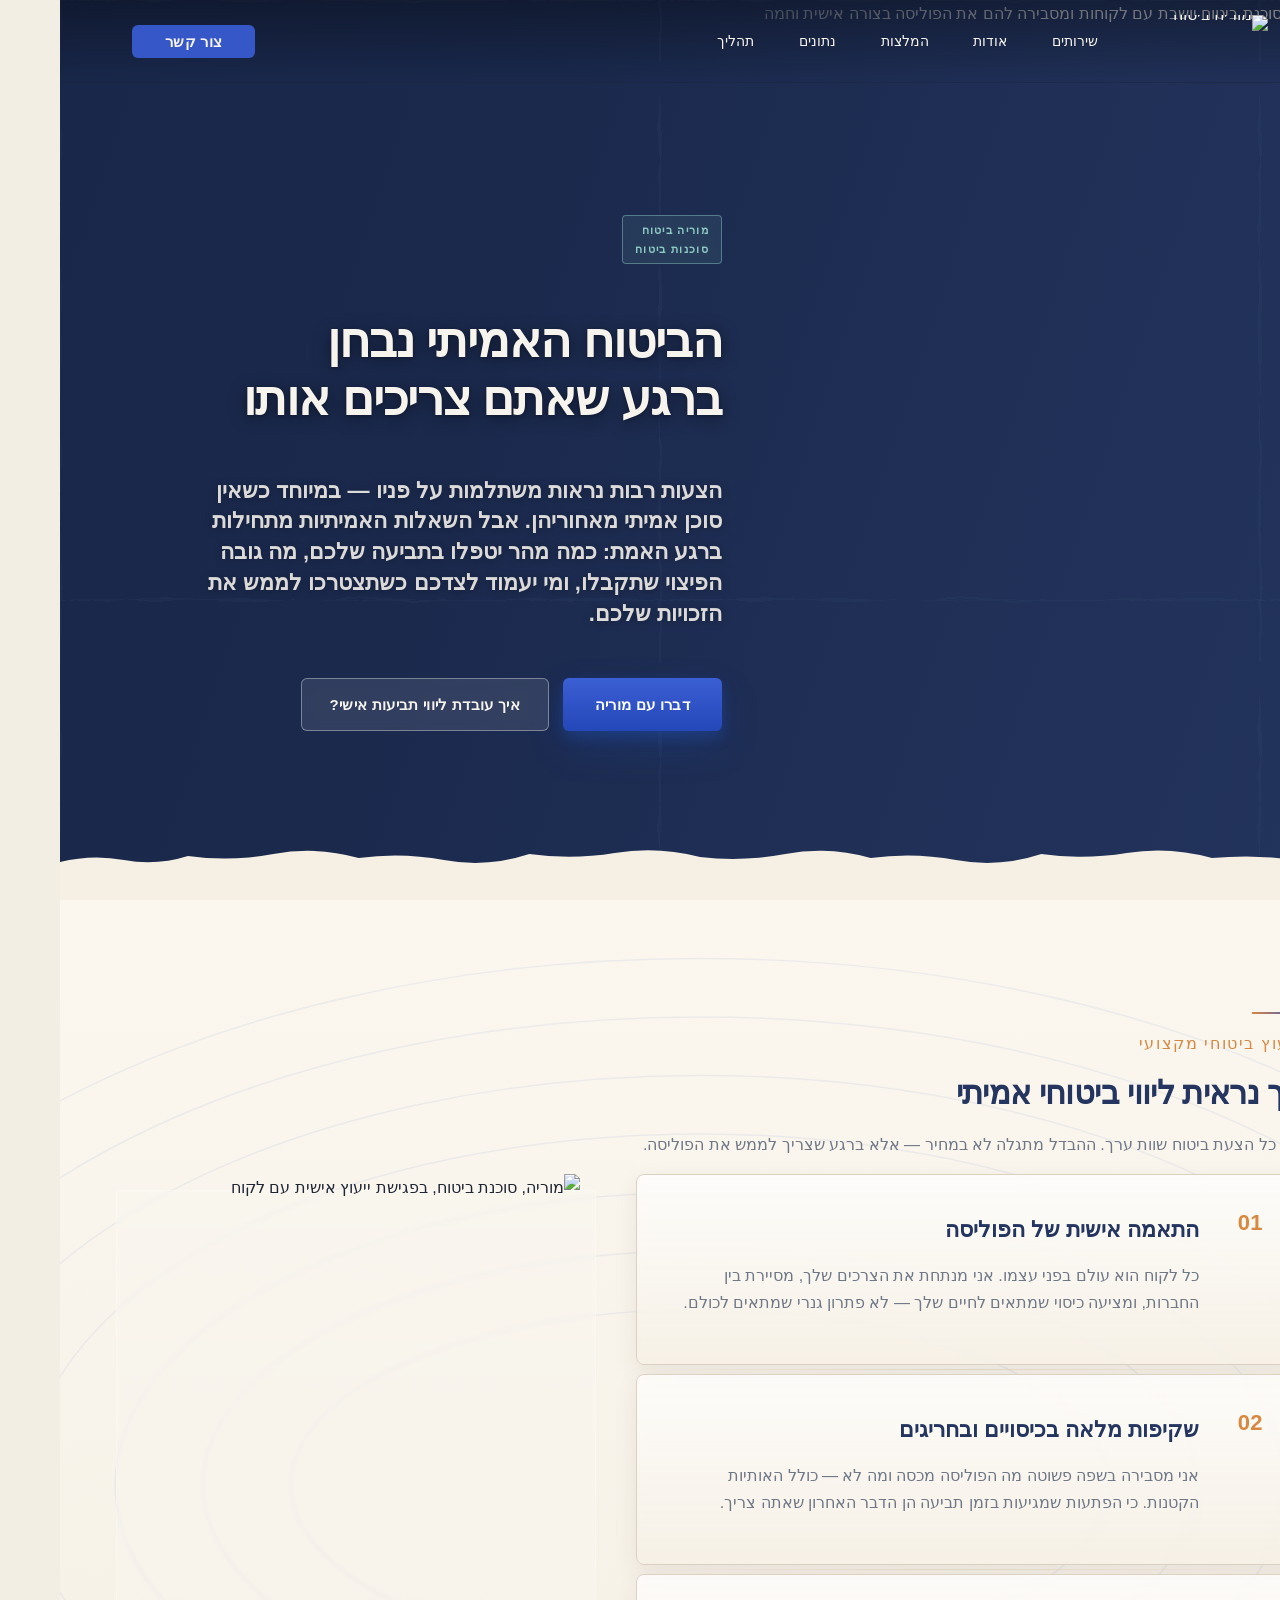
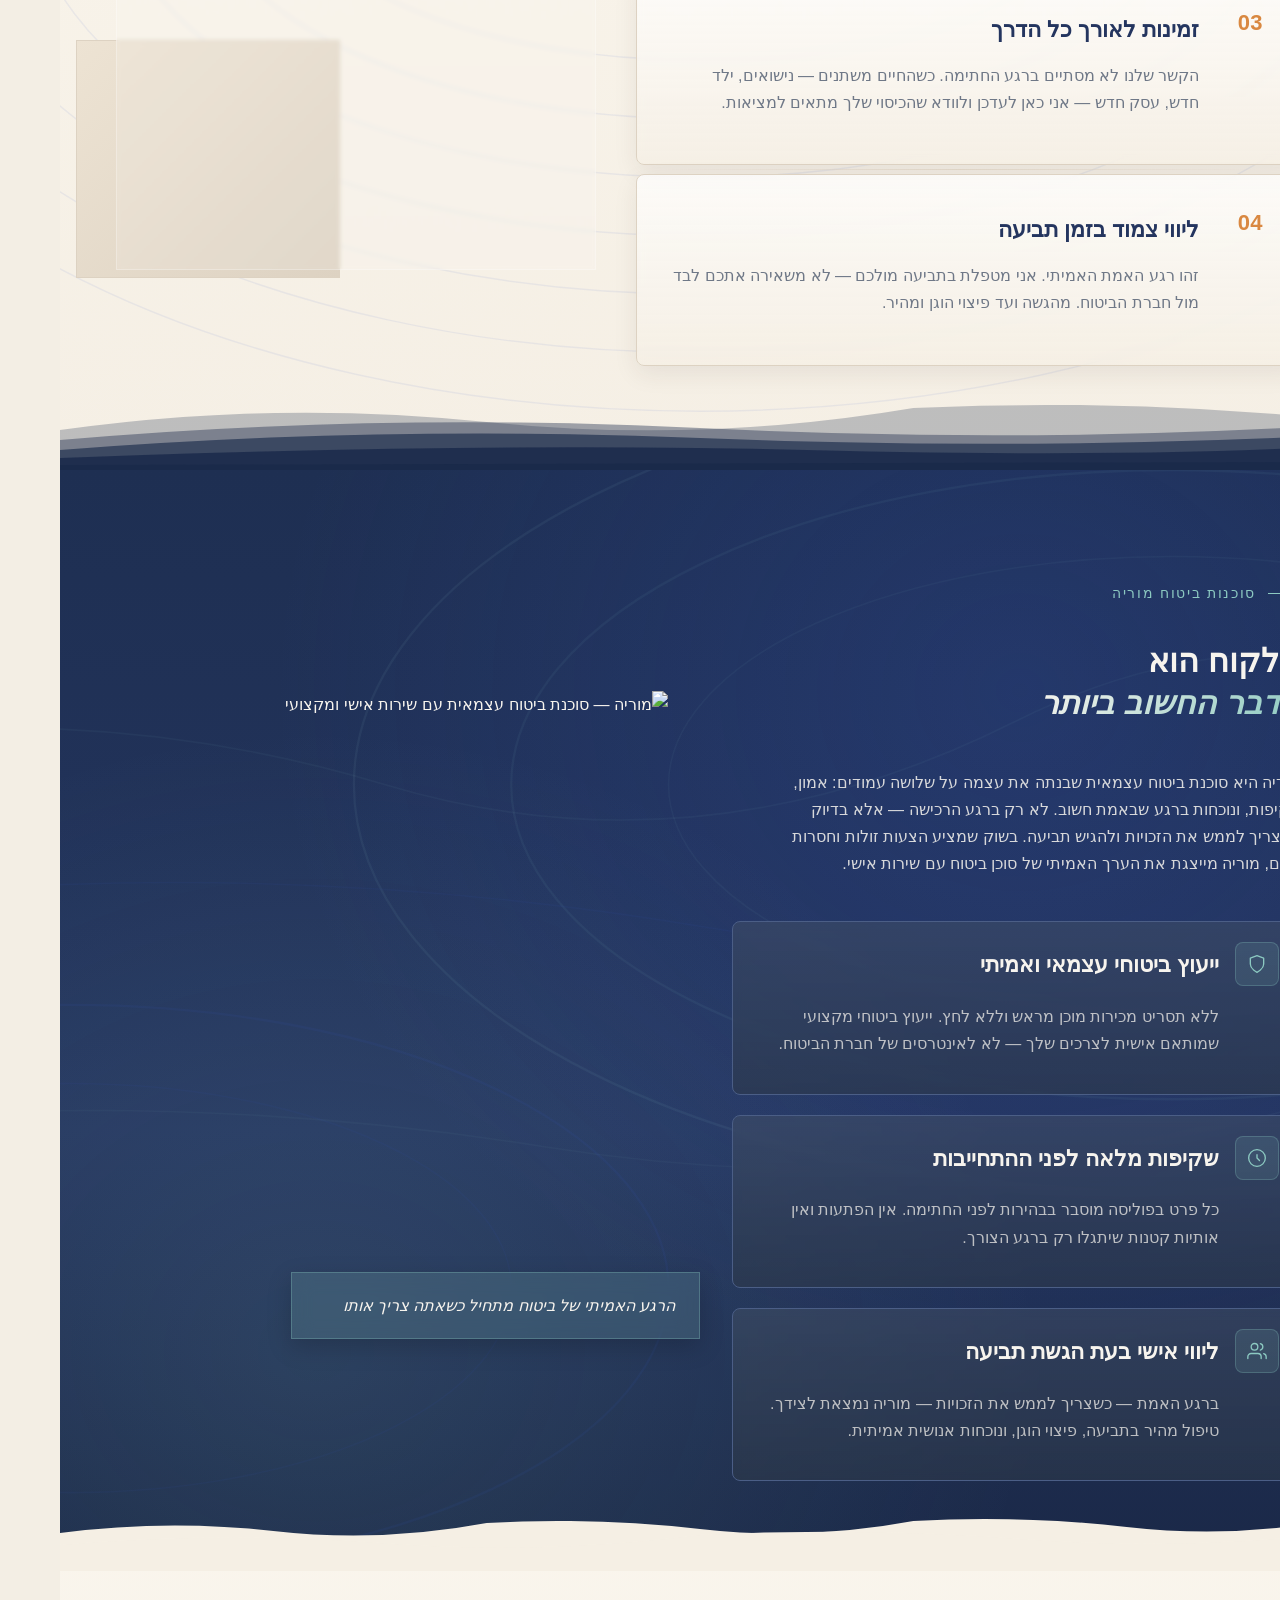
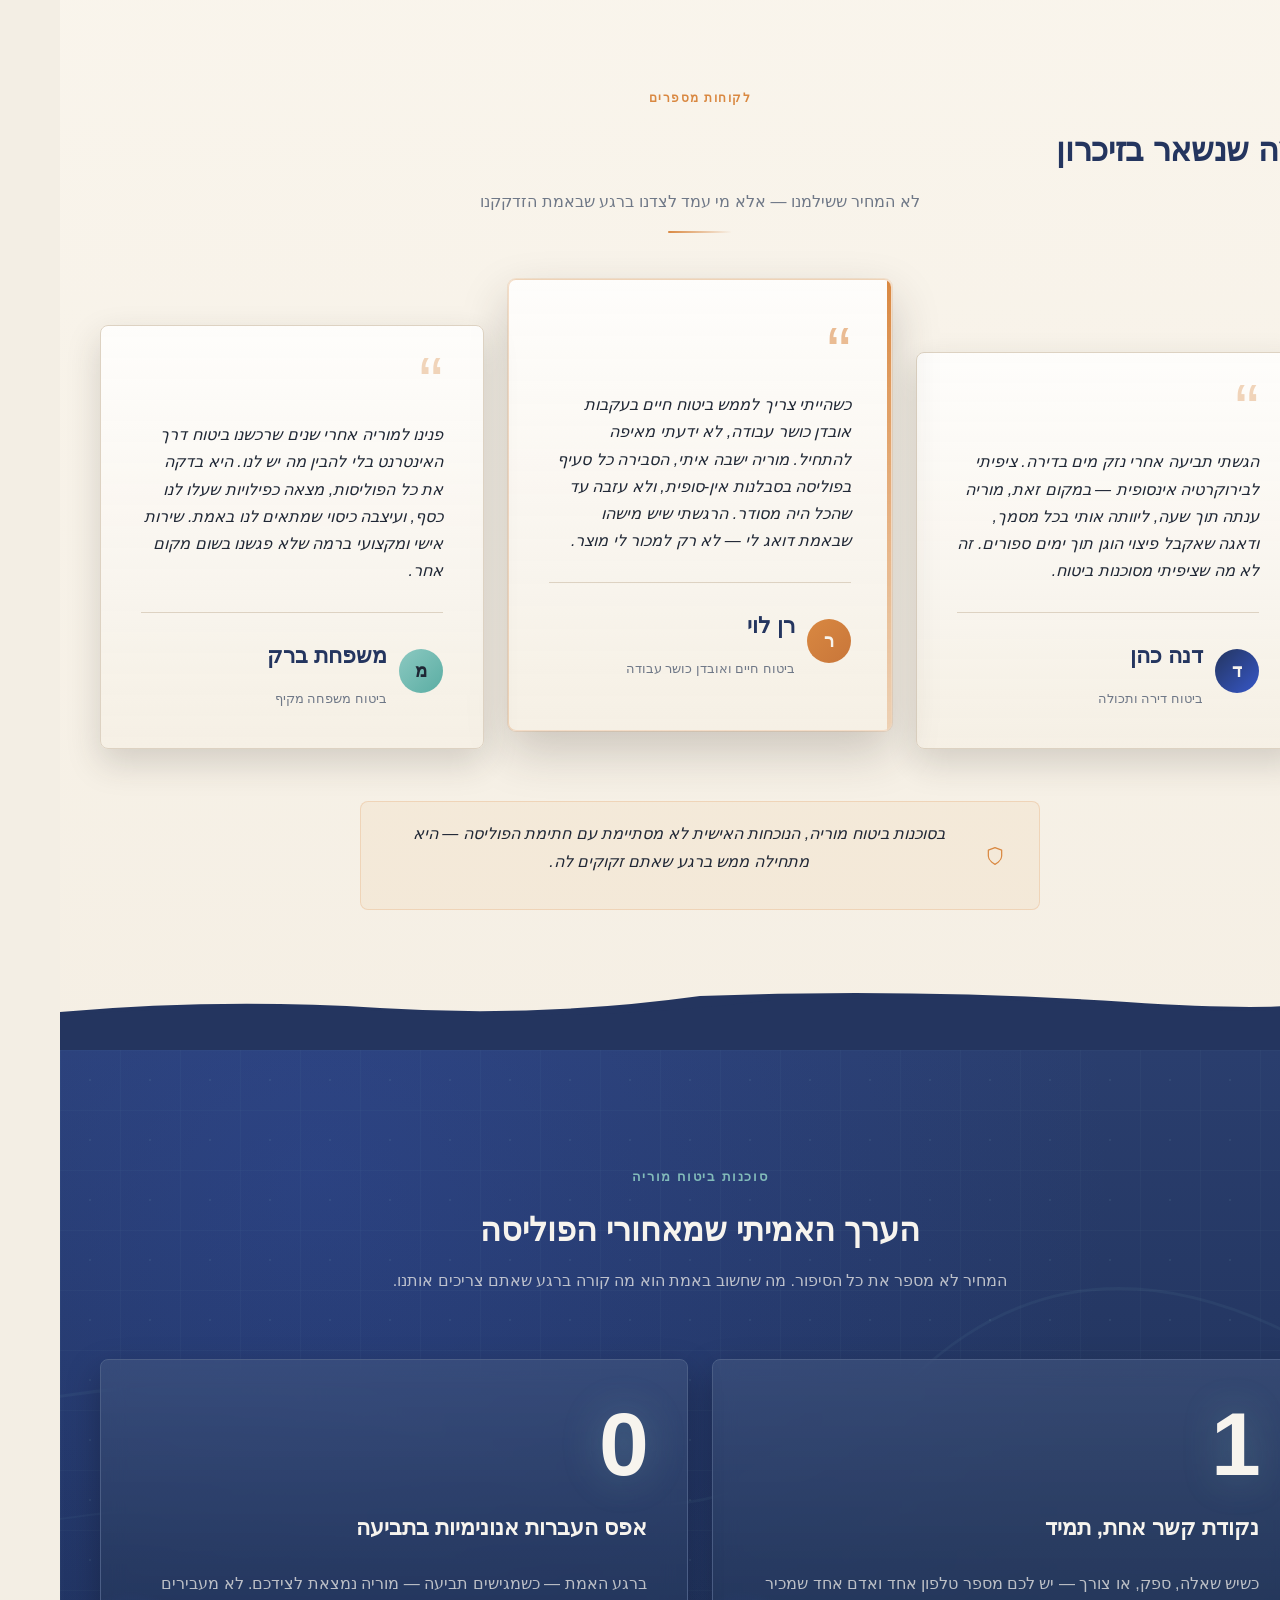
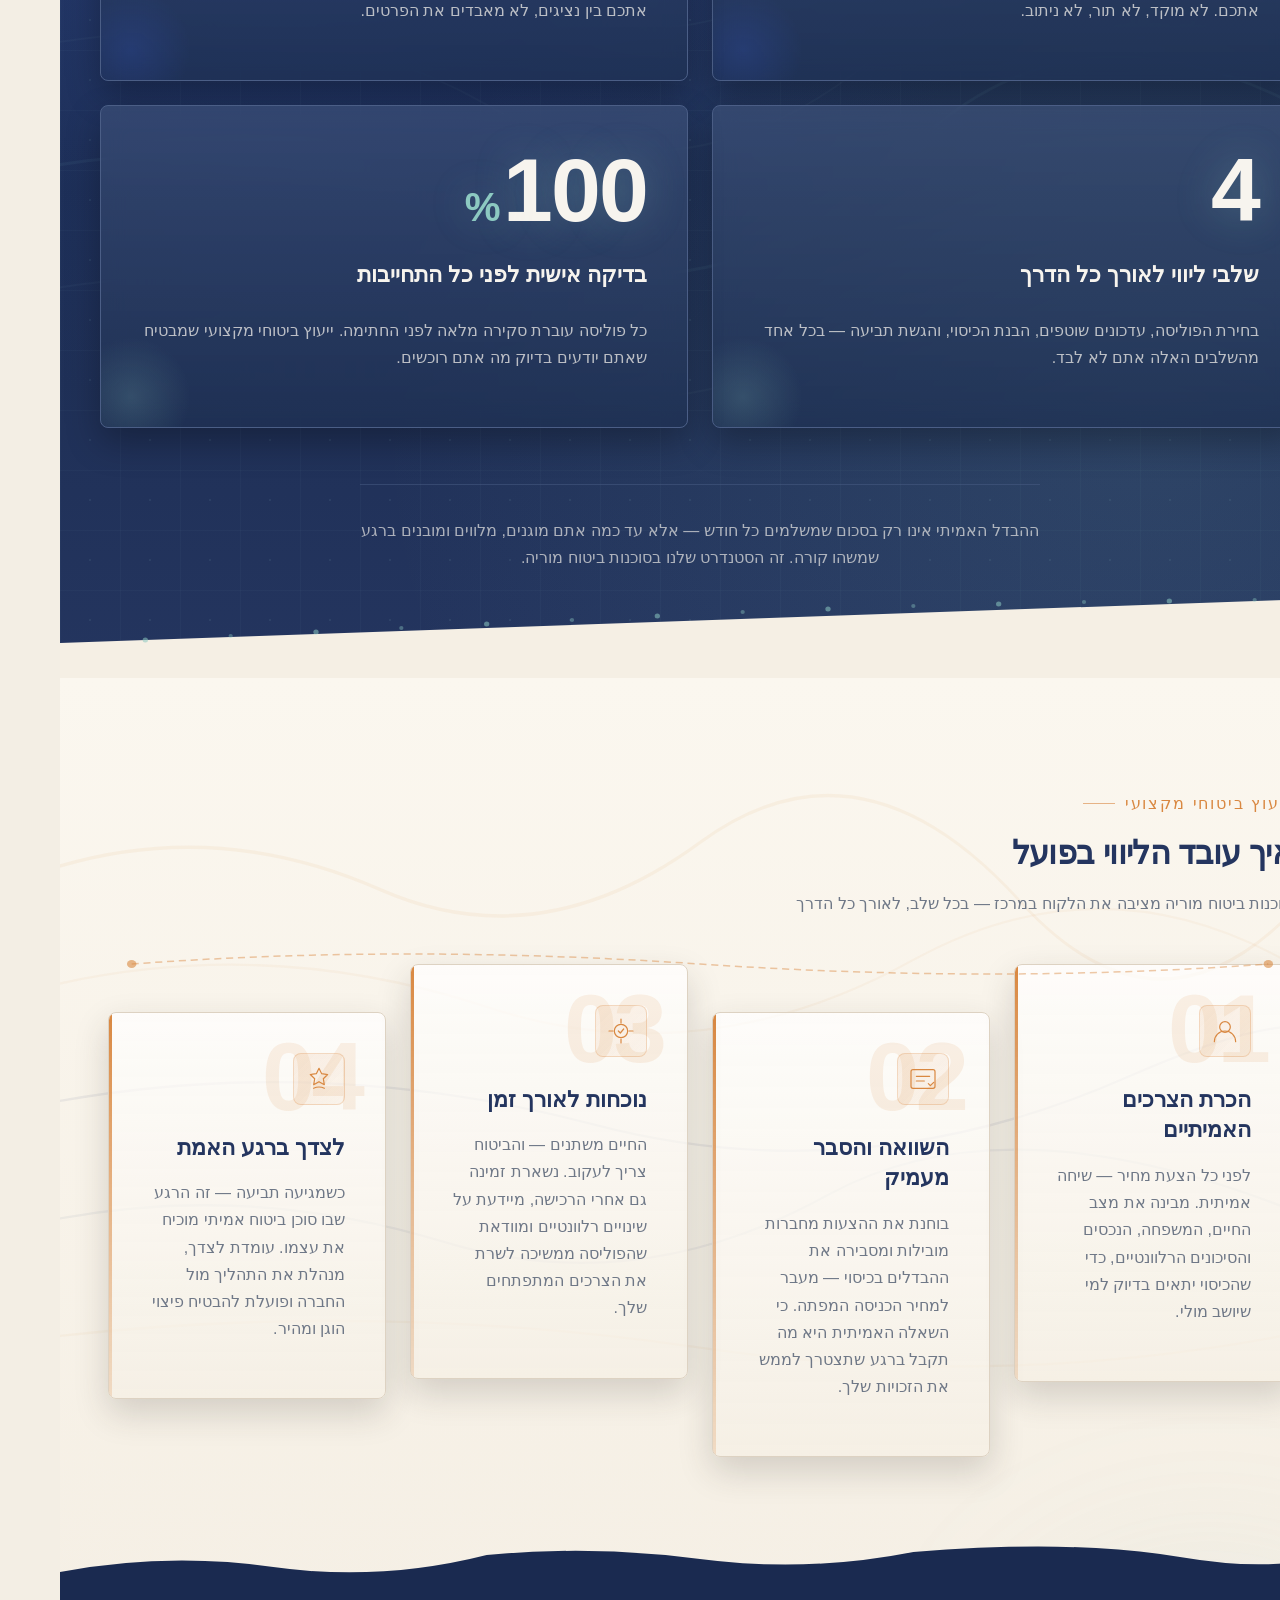
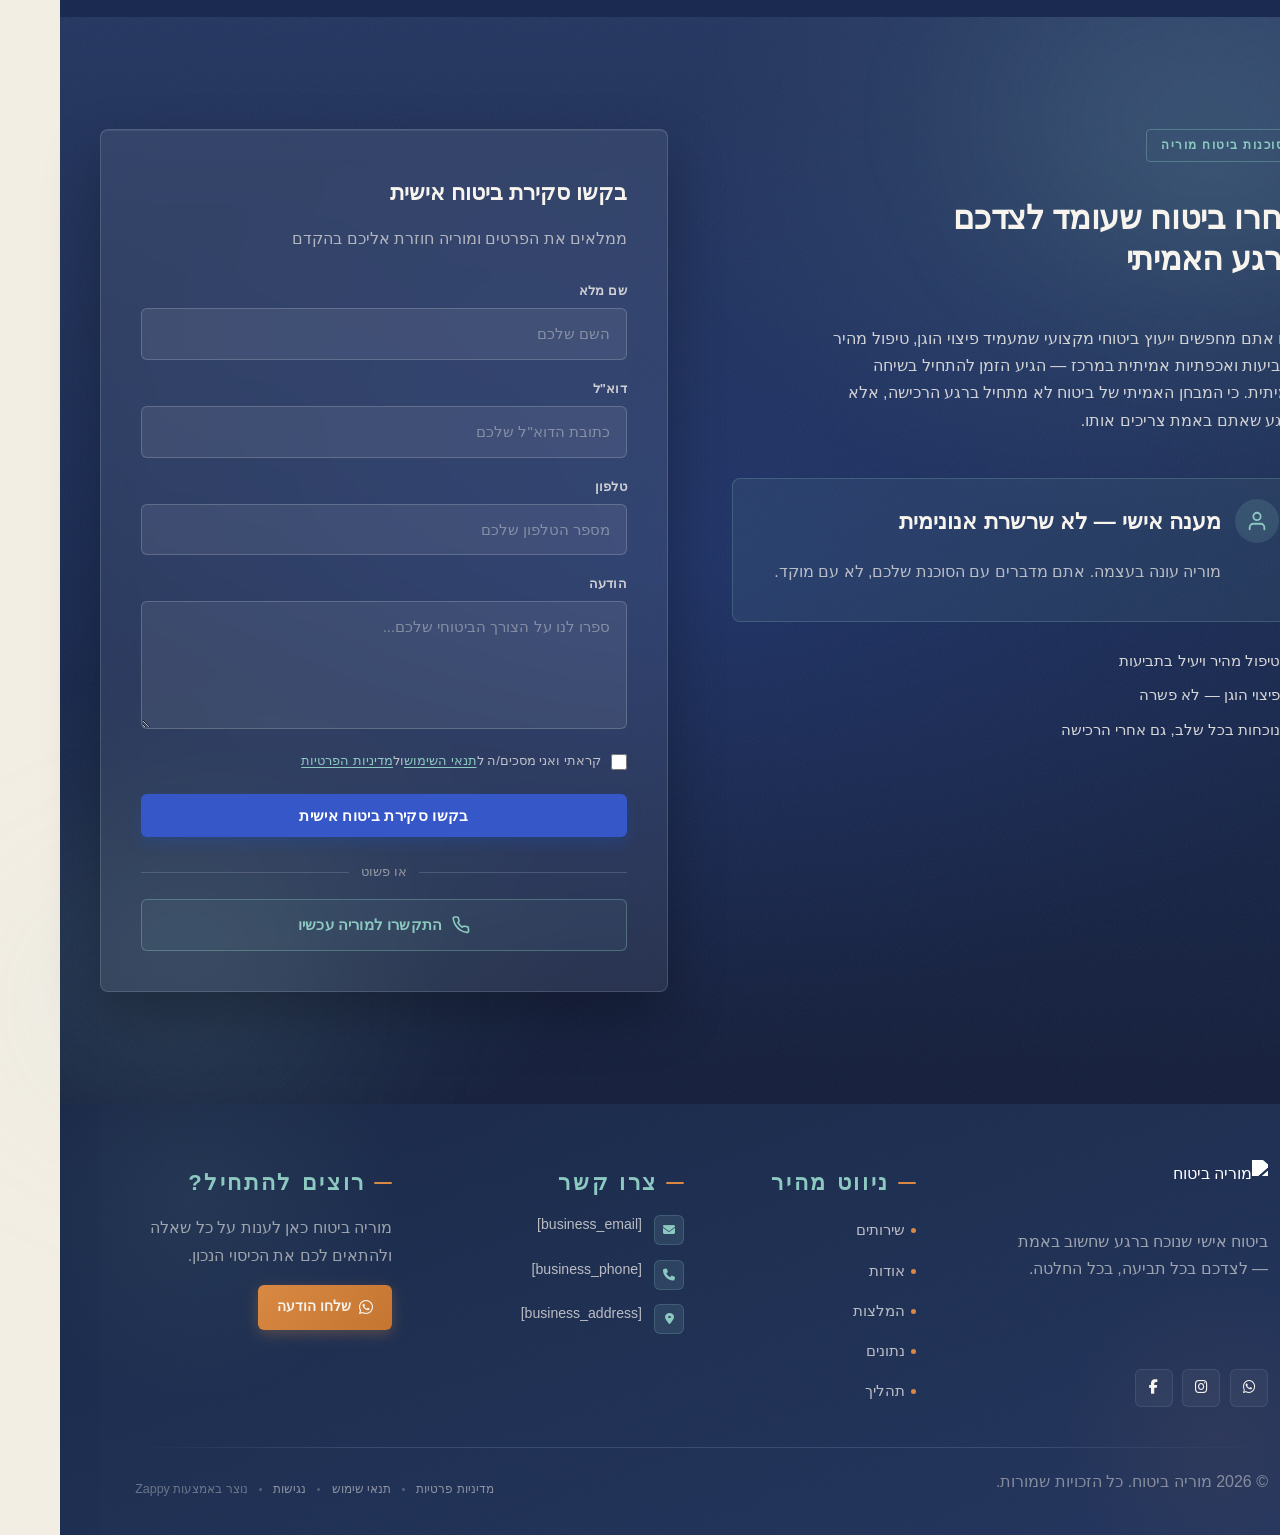
==== commit 270dc4e4: "Background sync: Progressive GitHub Sync" ====
--- a/public/index.html
+++ b/public/index.html
@@ -1 +1 @@
-<!doctype html><html dir="rtl" lang="he"><head><meta charset="UTF-8"><meta content="width=device-width,initial-scale=1" name="viewport"><meta content="index, follow" name="robots"><title>סוכנות ביטוח — מוריה ביטוח</title><meta content="Moriya is an independent insurance agent who places the client at the absolute center of her work. Her brand is built on trust, transparency, and being present " name="description"><meta content="סוכנות ביטוח, סוכן ביטוח עם שירות אישי, ייעוץ ביטוחי מקצועי, סוכנות ביטוח מוריה" name="keywords"><link href="/assets/favicon.ico" rel="icon" type="image/x-icon"><link href="/assets/favicon-16x16.png" rel="icon" type="image/png" sizes="16x16"><link href="/assets/favicon-32x32.png" rel="icon" type="image/png" sizes="32x32"><link href="/assets/favicon-48x48.png" rel="icon" type="image/png" sizes="48x48"><link href="/assets/favicon-192x192.png" rel="icon" type="image/png" sizes="192x192"><link href="/assets/favicon-512x512.png" rel="icon" type="image/png" sizes="512x512"><link href="/assets/apple-touch-icon.png" rel="apple-touch-icon"><script>!function(){"use strict";var t="22df28da-6964-4c1e-a399-9bb17cdcacbf",e="https://api.zappy5.com/api/analytics/track",a=18e5,n=2592e6,o=!0,i=!0,r=!0;var s=function(){var e="zappy_visitor_"+t,a=null;try{if(a=localStorage.getItem(e)){var o=JSON.parse(a),i=Date.now();if(i-o.created<n)return o.lastSeen=i,localStorage.setItem(e,JSON.stringify(o)),o.id}}catch(t){console.warn("Zappy Analytics: LocalStorage not available")}var r="zv_"+Date.now()+"_"+Math.random().toString(36).substr(2,9);try{localStorage.setItem(e,JSON.stringify({id:r,created:Date.now(),lastSeen:Date.now()}))}catch(t){}return r}(),c=function(){var e="zappy_session_"+t,n=null;try{if(n=sessionStorage.getItem(e)){var o=JSON.parse(n),i=Date.now();if(i-o.timestamp<a)return o.timestamp=i,sessionStorage.setItem(e,JSON.stringify(o)),o.id}}catch(t){console.warn("Zappy Analytics: SessionStorage not available")}var r="zs_"+Date.now()+"_"+Math.random().toString(36).substr(2,9);try{sessionStorage.setItem(e,JSON.stringify({id:r,timestamp:Date.now()}))}catch(t){}return r}();function l(a,n){n=n||{};var o={website_id:t,event_type:a,page_path:window.location.pathname,referrer:document.referrer||"direct",visitor_id:s,session_id:c,metadata:n};if(navigator.sendBeacon){var i=new Blob([JSON.stringify(o)],{type:"application/json"});navigator.sendBeacon(e,i)}else fetch(e,{method:"POST",headers:{"Content-Type":"application/json"},body:JSON.stringify(o),keepalive:!0}).catch(function(t){console.warn("Zappy Analytics: Failed to track event",t)})}o&&l("pageview",{title:document.title,url:window.location.href}),i&&document.addEventListener("click",function(t){var e=t.target;if("BUTTON"===e.tagName||e.closest("button")){var a="BUTTON"===e.tagName?e:e.closest("button");l("click",{element:"button",text:a.textContent.trim().substring(0,100),id:a.id||null,class:a.className||null})}else if("A"===e.tagName||e.closest("a")){var n="A"===e.tagName?e:e.closest("a");l("navigation",{element:"link",text:n.textContent.trim().substring(0,100),href:n.href,external:n.hostname!==window.location.hostname})}},!0),r&&document.addEventListener("submit",function(t){var e=t.target;l("form_submit",{form_id:e.id||null,form_name:e.name||null,form_action:e.action||null,form_method:e.method||"GET"})},!0);var d=Date.now();window.addEventListener("beforeunload",function(){l("page_unload",{time_on_page:Math.floor((Date.now()-d)/1e3),page_path:window.location.pathname})}),window.zappyAnalytics={track:l,getVisitorId:function(){return s},getSessionId:function(){return c}}}()</script><meta content="סוכנות ביטוח — מוריה ביטוח" property="og:title"><meta content="Moriya is an independent insurance agent who places the client at the absolute center of her work. Her brand is built on trust, transparency, and being present " property="og:description"><meta content="website" property="og:type"><meta content="he_IL" property="og:locale"><meta content="summary_large_image" name="twitter:card"><meta content="סוכנות ביטוח — מוריה ביטוח" name="twitter:title"><meta content="Moriya is an independent insurance agent who places the client at the absolute center of her work. Her brand is built on trust, transparency, and being present " name="twitter:description"><link href="https://cdnjs.cloudflare.com/ajax/libs/font-awesome/6.4.0/css/all.min.css" rel="stylesheet"><link href="/assets/favicon.ico" rel="icon" type="image/x-icon"><link href="/assets/favicon-16x16.png" rel="icon" type="image/png" sizes="16x16"><link href="/assets/favicon-32x32.png" rel="icon" type="image/png" sizes="32x32"><link href="/assets/favicon-48x48.png" rel="icon" type="image/png" sizes="48x48"><link href="/assets/favicon-192x192.png" rel="icon" type="image/png" sizes="192x192"><link href="/assets/favicon-512x512.png" rel="icon" type="image/png" sizes="512x512"><link href="/assets/apple-touch-icon.png" rel="apple-touch-icon"><link href="https://cdn.jsdelivr.net/npm/vanilla-cookieconsent@3/dist/cookieconsent.css" rel="stylesheet"><script src="https://cdn.jsdelivr.net/npm/vanilla-cookieconsent@3/dist/cookieconsent.umd.js"></script><script src="https://cdn.jsdelivr.net/gh/mickidum/acc_toolbar/acctoolbar/acctoolbar.min.js"></script><link href="/styles.css" rel="stylesheet"><style id="zappy-dropdown-submenu-styles">#navMenu li:has(.sub-menu),.nav-menu li:has(.sub-menu),.navbar li:has(.sub-menu),nav li:has(.sub-menu){position:relative}#navMenu .sub-menu,.nav-menu .sub-menu,.navbar .sub-menu,nav .sub-menu{display:block!important;position:absolute!important;top:100%;left:0;min-width:220px;background:#fff;border-radius:8px;box-shadow:0 8px 25px rgba(0,0,0,.15);padding:8px 0;opacity:0;visibility:hidden;transform:translateY(10px);transition:all .3s ease;z-index:1000;list-style:none;pointer-events:none}#navMenu li:hover>.sub-menu,.nav-menu li:hover>.sub-menu,.navbar li:hover>.sub-menu,nav li:hover>.sub-menu{opacity:1!important;visibility:visible!important;transform:translateY(0)!important;pointer-events:auto!important}.sub-menu li{list-style:none;margin:0;padding:0}.sub-menu a{display:block!important;padding:10px 16px!important;color:var(--text-dark,#333)!important;font-weight:500;text-decoration:none;white-space:nowrap;transition:background-color .2s}.sub-menu a:hover{background-color:#f5f5f5}[dir=rtl] .nav-menu .sub-menu,[dir=rtl] .navbar .sub-menu,[dir=rtl] nav .sub-menu,html[lang=ar] .nav-menu .sub-menu,html[lang=ar] .navbar .sub-menu,html[lang=ar] nav .sub-menu,html[lang=he] .nav-menu .sub-menu,html[lang=he] .navbar .sub-menu,html[lang=he] nav .sub-menu{left:auto!important;right:0!important}.sub-menu:empty,.sub-menu:not(:has(li)):not(:has(> a)),.sub-menu:not(:has(li:not(.zappy-hidden-menu-item))):not(:has(> a)){display:none!important;opacity:0!important;visibility:hidden!important;pointer-events:none!important}li:has(.menu-group-title):hover>.sub-menu{opacity:1!important;visibility:visible!important;transform:translateY(0)!important;pointer-events:auto!important}#navMenu>li>.menu-group-title,.nav-menu>li>.menu-group-title{display:inline-block;padding:.5rem 1rem;cursor:default;user-select:none}@media (max-width:768px){#navMenu .sub-menu,.nav-menu .sub-menu,.navbar .sub-menu,nav .sub-menu{position:static!important;transform:none!important;box-shadow:none!important;background:0 0!important;max-height:0;overflow:hidden;opacity:0;visibility:hidden;transition:max-height .3s ease,opacity .3s ease;padding:0!important;border-radius:0!important}.sub-menu.mobile-expanded{max-height:60vh!important;overflow-y:auto!important;opacity:1!important;visibility:visible!important;padding:8px 0 8px 16px!important}[dir=rtl] .sub-menu.mobile-expanded,html[lang=he] .sub-menu.mobile-expanded{padding:8px 16px 8px 0!important}#navMenu li:hover>.sub-menu,.nav-menu li:hover>.sub-menu,.navbar li:hover>.sub-menu,nav li:hover>.sub-menu{opacity:0;visibility:hidden;pointer-events:none}#navMenu li>.sub-menu.mobile-expanded,.nav-menu li>.sub-menu.mobile-expanded,.navbar li>.sub-menu.mobile-expanded,nav li>.sub-menu.mobile-expanded{opacity:1!important;visibility:visible!important;pointer-events:auto!important}#navMenu li:has(.sub-menu),.nav-menu li:has(.sub-menu),.navbar li:has(.sub-menu),nav li:has(.sub-menu){display:flex!important;flex-wrap:wrap!important;align-items:center!important;position:relative!important;min-height:44px!important}#navMenu li:has(.sub-menu)>a,.nav-menu li:has(.sub-menu)>a,.navbar li:has(.sub-menu)>a,nav li:has(.sub-menu)>a{flex:1!important;min-width:0!important}#navMenu li:has(.sub-menu)>.menu-group-title,.nav-menu li:has(.sub-menu)>.menu-group-title,.navbar li:has(.sub-menu)>.menu-group-title,nav li:has(.sub-menu)>.menu-group-title{flex:1!important;min-width:0!important;padding:0!important;line-height:inherit!important}#navMenu li:has(.sub-menu)>.sub-menu,.nav-menu li:has(.sub-menu)>.sub-menu,.navbar li:has(.sub-menu)>.sub-menu,nav li:has(.sub-menu)>.sub-menu{flex-basis:100%!important;width:100%!important}#navMenu li:has(.sub-menu)>a [class*=arrow],#navMenu li:has(.sub-menu)>a [class*=chevron],.nav-menu li:has(.sub-menu)>a .fa-angle-down,.nav-menu li:has(.sub-menu)>a .fa-chevron-down,.nav-menu li:has(.sub-menu)>a [class*=arrow],.nav-menu li:has(.sub-menu)>a [class*=chevron],nav li:has(.sub-menu)>a [class*=arrow],nav li:has(.sub-menu)>a [class*=chevron]{display:none!important;visibility:hidden!important}.mobile-submenu-toggle{display:flex!important;align-items:center!important;justify-content:center!important;width:44px!important;height:auto!important;background:0 0!important;border:none!important;cursor:pointer!important;color:var(--text-light)!important;position:static!important;flex-shrink:0!important;align-self:stretch!important;z-index:2!important;padding:0!important;margin:0!important}.mobile-submenu-toggle::after{content:''!important;width:0!important;height:0!important;border-left:6px solid transparent!important;border-right:6px solid transparent!important;border-top:7px solid currentColor!important;transition:transform .3s ease!important}.mobile-submenu-toggle.expanded::after{transform:rotate(180deg)!important}.sub-menu a{padding:10px 0!important;display:block!important;color:var(--text-light)!important}.navbar .sub-menu li a,.zappy-products-dropdown .sub-menu a,nav.navbar .sub-menu li a{color:var(--text-light)!important}}@media (min-width:769px){.mobile-submenu-toggle{display:none!important}}</style><style id="mobile-lang-menu-deployed-css">@media (max-width:768px){.lang-switcher,.nav-container .lang-switcher,.nav-cta-container .lang-switcher,.nav-ecommerce-icons .lang-switcher,.nav-icons-left .lang-switcher,.navbar .lang-switcher,.navbar .nav-cta-container .lang-switcher{display:none!important}.mobile-lang-menu{width:100%;border-top:1px solid rgba(128,128,128,.2);padding:8px 0 0 0;margin-top:8px}.mobile-lang-toggle{display:flex!important;align-items:center;justify-content:space-between;width:100%;padding:12px 16px;background:0 0;border:none;cursor:pointer;font-size:15px;color:inherit;font-family:inherit}.mobile-lang-toggle::after{content:'';display:inline-block;width:8px;height:8px;border-right:2px solid currentColor;border-bottom:2px solid currentColor;transform:rotate(45deg);transition:transform .3s ease;margin-left:8px}.mobile-lang-toggle.expanded::after{transform:rotate(-135deg)}.mobile-lang-options{max-height:0;overflow:hidden;transition:max-height .3s ease}.mobile-lang-options.expanded{max-height:300px}.mobile-lang-option{display:flex!important;align-items:center;gap:10px;padding:10px 24px;text-decoration:none;color:inherit;font-size:14px;font-family:inherit}.mobile-lang-option:hover{background:rgba(128,128,128,.1)}.mobile-lang-option.active{font-weight:600;opacity:.7;pointer-events:none}.mobile-lang-option img{width:20px;height:20px;border-radius:50%}}@media (min-width:769px){.mobile-lang-menu{display:none!important}}</style><style id="zappy-widget-visibility">#mic-access-tool-box,#mic-access-tool-general-button,#mic-init-access-tool #mic-access-tool-box,#mic-init-access-tool #mic-access-tool-general-button,#mic-init-access-tool .mic-access-tool-general-button,._access-icon,._access-menu,.mic-access-tool-box,.mic-access-tool-general-button,div[id*=mic-access-tool-box]{display:none!important;visibility:hidden!important;opacity:0!important;pointer-events:none!important}</style></head><body><nav class="navbar" dir="rtl"><button class="mobile-toggle" aria-label="Menu" id="mobileToggle"><svg viewBox="0 0 24 24" fill="none" height="24" width="24" class="hamburger-icon"><path d="M3 12h18M3 6h18M3 18h18" stroke="currentColor" stroke-width="2" stroke-linecap="round"></path></svg><svg viewBox="0 0 24 24" fill="none" height="24" width="24" class="close-icon" style="display:none"><path d="M18 6L6 18M6 6l12 12" stroke="currentColor" stroke-width="2" stroke-linecap="round"></path></svg></button><button class="phone-header-btn" aria-label="Call" data-phone="[business_phone]"><svg viewBox="0 0 24 24" fill="currentColor" height="20" width="20"><path d="M22 16.92v3a2 2 0 0 1-2.18 2 19.79 19.79 0 0 1-8.63-3.07 19.5 19.5 0 0 1-6-6 19.79 19.79 0 0 1-3.07-8.67A2 2 0 0 1 4.11 2h3a2 2 0 0 1 2 1.72 12.84 12.84 0 0 0 .7 2.81 2 2 0 0 1-.45 2.11L8.09 9.91a16 16 0 0 0 6 6l1.27-1.27a2 2 0 0 1 2.11-.45 12.84 12.84 0 0 0 2.81.7A2 2 0 0 1 22 16.92z"></path></svg></button><div class="nav-container"><div class="nav-right-group"><div class="nav-brand"><a href="/" class="logo-link"><img alt="מוריה ביטוח" src="/assets/logo-1775726956382-o4lq2y.webp?v=1775726957504-qp8sw4" class="logo"></a></div><ul class="nav-menu" id="navMenu"><li><a href="#services">שירותים</a></li><li><a href="#about">אודות</a></li><li><a href="#testimonials">המלצות</a></li><li><a href="#stats">נתונים</a></li><li><a href="#process">תהליך</a></li></ul></div><div class="nav-cta-container"><a href="#contact" class="nav-cta-btn">צור קשר</a></div></div></nav><script>window.addEventListener("load",function(){const e=document.querySelector(".navbar, nav, header");if(!e)return void console.log("[Navbar] Navbar element not found");let t=document.getElementById("mobileToggle")||document.querySelector(".mobile-toggle")||document.querySelector(".hamburger")||document.querySelector(".hamburger-menu")||document.querySelector(".menu-toggle")||document.querySelector(".burger-menu")||document.querySelector('[aria-label="Menu"]')||document.querySelector('[aria-label="תפריט"]');const o=document.querySelector(".phone-header-btn"),n=window.getComputedStyle(e);let r=n.backgroundColor;if(console.log("[Navbar] Initial navbar background:",r),"transparent"===r||"rgba(0, 0, 0, 0)"===r||r.startsWith("rgba")&&r.includes(", 0)")){const e=n.backgroundImage;if(e&&"none"!==e)console.log("[Navbar] Navbar has background image/gradient, using dark text"),r="rgb(240, 240, 240)";else{const e=window.getComputedStyle(document.body).backgroundColor;console.log("[Navbar] Navbar transparent, using body background:",e),r=e}}const i=r.match(/\d+/g);if(i&&i.length>=3){const e=(.299*parseInt(i[0])+.587*parseInt(i[1])+.114*parseInt(i[2]))/255;console.log("[Navbar] Mobile button colors preserved from Claude CSS (luminance:",e.toFixed(2)+")");const n=document.createElement("style");n.id="zappy-mobile-nav-fix";document.documentElement.lang;document.documentElement.dir,n.textContent='\n        /* Hide mobile buttons on desktop, show only on mobile */\n        @media (min-width: 769px) {\n          .mobile-toggle,\n          .phone-header-btn {\n            display: none !important;\n          }\n        }\n        \n        /* Show and position mobile buttons correctly on mobile */\n        @media (max-width: 768px) {\n          .mobile-toggle,\n          .phone-header-btn {\n            position: absolute !important;\n            top: 50% !important;\n            transform: translateY(-50%) !important;\n            z-index: 1001 !important;\n            display: flex !important;\n            align-items: center !important;\n            justify-content: center !important;\n            width: 36px !important;\n            height: 36px !important;\n            border-radius: 50% !important;\n            border: none !important;\n            cursor: pointer !important;\n            padding: 6px !important;\n            background: none !important;\n            color: var(--nav-text, var(--text-light)) !important;\n          }\n          \n          /* LTR positioning (default): hamburger LEFT, phone RIGHT */\n          html:not([dir="rtl"]):not([lang="he"]):not([lang="ar"]) .mobile-toggle,\n          html[dir="ltr"] .mobile-toggle {\n            left: 12px !important;\n            right: auto !important;\n          }\n          html:not([dir="rtl"]):not([lang="he"]):not([lang="ar"]) .phone-header-btn,\n          html[dir="ltr"] .phone-header-btn {\n            right: 12px !important;\n            left: auto !important;\n          }\n          \n          /* RTL positioning: hamburger RIGHT, phone LEFT */\n          html[dir="rtl"] .mobile-toggle,\n          html[lang="he"] .mobile-toggle,\n          html[lang="ar"] .mobile-toggle {\n            right: 12px !important;\n            left: auto !important;\n          }\n          html[dir="rtl"] .phone-header-btn,\n          html[lang="he"] .phone-header-btn,\n          html[lang="ar"] .phone-header-btn {\n            left: 12px !important;\n            right: auto !important;\n          }\n          \n          /* CRITICAL: Ensure nav-container has min-height on mobile */\n          /* All children are positioned absolutely/fixed on mobile, so height:auto collapses to 0 */\n          .nav-container {\n            min-height: 70px !important;\n            position: relative !important;\n          }\n          \n          /* Ensure SVG icons are properly sized and inherit color */\n          .mobile-toggle svg,\n          .phone-header-btn svg {\n            width: 24px !important;\n            height: 24px !important;\n            /* Don\'t force display - let JavaScript control hamburger/close toggle */\n          }\n          \n          /* Reset nav-cta-container on mobile - remove desktop box-shadow/padding */\n          /* that creates a visible ghost box when CTA button is hidden */\n          .nav-cta-container {\n            box-shadow: none !important;\n            padding: 0 !important;\n          }\n          \n          /* Hide nav-cta-container entirely on mobile when there\'s no lang-switcher */\n          /* (only the CTA button is inside, and it\'s hidden on mobile) */\n          .nav-cta-container:not(:has(.lang-switcher)) {\n            display: none !important;\n          }\n          \n          /* CRITICAL: Prevent hero image fade gradient from bleeding over headline text */\n          /* The .image-fade-gradient has bottom: -30px (extends below parent) */\n          /* On mobile stacked layout, this overlaps the h1 text below the image */\n          .hero-image-column {\n            overflow: hidden !important;\n          }\n          .image-fade-gradient {\n            bottom: 0 !important;\n          }\n          \n          /* Hide desktop language switcher on mobile - hamburger menu handles it */\n          /* High specificity to override stored CSS */\n          .lang-switcher,\n          .nav-cta-container .lang-switcher,\n          .nav-container .lang-switcher,\n          .navbar .lang-switcher,\n          .navbar .nav-cta-container .lang-switcher {\n            display: none !important;\n          }\n        }\n      ';const r=document.getElementById("zappy-mobile-nav-fix");r&&r.remove(),document.head.appendChild(n),console.log("[Navbar] Critical CSS injected for mobile nav positioning");const l=window.innerWidth<=768;if(t){const e=t.querySelector(".hamburger-icon"),o=t.querySelector(".close-icon");e&&(e.style.setProperty("width","24px","important"),e.style.setProperty("height","24px","important"),e.style.setProperty("display","block","important")),o&&(o.style.setProperty("width","24px","important"),o.style.setProperty("height","24px","important"),o.style.setProperty("display","none","important")),l?(t.style.setProperty("position","absolute","important"),t.style.setProperty("top","50%","important"),t.style.setProperty("transform","translateY(-50%)","important"),t.style.setProperty("z-index","1001","important"),t.style.removeProperty("left"),t.style.removeProperty("right"),console.log("[Navbar] Mobile toggle positioning applied (mobile viewport)")):(t.style.removeProperty("position"),t.style.removeProperty("top"),t.style.removeProperty("transform"),t.style.removeProperty("z-index"),t.style.removeProperty("left"),t.style.removeProperty("right"),console.log("[Navbar] Desktop viewport - cleared mobile toggle inline positioning"))}if(o){const e=o.querySelector("svg");e&&(e.style.width="24px",e.style.height="24px",e.setAttribute("width","24"),e.setAttribute("height","24")),l?(o.style.setProperty("position","absolute","important"),o.style.setProperty("top","50%","important"),o.style.setProperty("transform","translateY(-50%)","important"),o.style.setProperty("z-index","1001","important"),o.style.removeProperty("left"),o.style.removeProperty("right"),console.log("[Navbar] Phone button positioning applied (mobile viewport)")):(o.style.removeProperty("position"),o.style.removeProperty("top"),o.style.removeProperty("transform"),o.style.removeProperty("z-index"),o.style.removeProperty("left"),o.style.removeProperty("right"),console.log("[Navbar] Desktop viewport - cleared phone button inline positioning"))}}else console.log("[Navbar] Could not parse background color:",r);t=document.getElementById("mobileToggle")||document.querySelector(".mobile-toggle")||document.querySelector(".hamburger")||document.querySelector(".hamburger-menu")||document.querySelector(".menu-toggle")||document.querySelector(".burger-menu")||document.querySelector('[aria-label="Menu"]')||document.querySelector('[aria-label="תפריט"]');const l=document.getElementById("navMenu")||document.querySelector(".nav-menu")||document.querySelector(".nav-links")||document.querySelector("nav ul:not(.submenu)");if(!t||!l)return void console.log("[Navbar] Mobile toggle or menu not found:",{toggle:!!t,menu:!!l});l.id||(l.id="navMenu"),console.log("[Navbar] Initializing mobile menu...");const a=t.cloneNode(!0);t.parentNode.replaceChild(a,t),a.addEventListener("click",function(e){e.preventDefault(),e.stopPropagation();const t=this.querySelector(".hamburger-icon"),o=this.querySelector(".close-icon");l.classList.contains("active")?(l.classList.remove("active"),t&&t.style.setProperty("display","block","important"),o&&o.style.setProperty("display","none","important"),document.body.style.overflow="",console.log("[Navbar] Menu closed")):(l.classList.add("active"),t&&t.style.setProperty("display","none","important"),o&&o.style.setProperty("display","block","important"),document.body.style.overflow="hidden",console.log("[Navbar] Menu opened"))}),l.querySelectorAll("a").forEach(function(e){e.addEventListener("click",function(){if("#"===this.getAttribute("href"))return;const e=a.querySelector(".hamburger-icon"),t=a.querySelector(".close-icon");l.classList.remove("active"),e&&e.style.setProperty("display","block","important"),t&&t.style.setProperty("display","none","important"),document.body.style.overflow="",console.log("[Navbar] Menu closed (link clicked)")})});var s=l.querySelectorAll(".dropdown-toggle");s.forEach(function(e){e.addEventListener("click",function(e){e.preventDefault(),e.stopPropagation();var t=this.closest(".nav-dropdown");t&&(t.parentNode.querySelectorAll(".nav-dropdown.open").forEach(function(e){e!==t&&e.classList.remove("open")}),t.classList.toggle("open"),console.log("[Navbar] Dropdown toggled:",t.classList.contains("open")?"open":"closed"))})}),document.addEventListener("click",function(e){e.target.closest(".nav-dropdown")||document.querySelectorAll(".nav-dropdown.open").forEach(function(e){e.classList.remove("open")})}),console.log("[Navbar] Dropdown handlers initialized for "+s.length+" dropdowns"),o&&o.addEventListener("click",function(){const e=document.querySelectorAll('a[href^="tel:"]'),t=e.length>0?e[0].getAttribute("href").replace("tel:",""):"[business_phone]";window.location.href="tel:"+t,console.log("[Navbar] Phone button clicked")}),console.log("[Navbar] Mobile menu initialized successfully");const p=function(){const e=document.querySelector(".whatsapp-float");e&&(window.innerWidth>=769?(e.style.setProperty("display","none","important"),e.style.setProperty("visibility","hidden","important"),e.style.setProperty("opacity","0","important"),e.style.setProperty("pointer-events","none","important"),console.log("[WhatsApp] Button hidden on desktop")):(e.style.removeProperty("display"),e.style.removeProperty("visibility"),e.style.removeProperty("opacity"),e.style.removeProperty("pointer-events"),console.log("[WhatsApp] Button visible on mobile")))};let c;p(),window.addEventListener("resize",function(){clearTimeout(c),c=setTimeout(p,100)})})</script><main><section class="index-hero-section" data-layout-spec="בית-hero" dir="rtl" id="hero" data-hero-type="fullscreen-scrim"><div class="index-hero-bg-wrapper"><img alt="מוריה סוכנת ביטוח יושבת עם לקוחות ומסבירה להם את הפוליסה בצורה אישית וחמה" src="/assets/site-index-hero-image-1.webp" class="index-hero-bg-img" data-context="A warm cinematic editorial photograph of a caring Israeli female insurance agent sitting across from a family at a kitchen table, reviewing documents together with calm reassurance. The scene feels intimate and trustworthy — warm afternoon light, soft focus background, paper-grain film texture. The atmosphere is protective, human, and quietly confident. No corporate handshakes or generic office settings. Real life, real people, real guidance." data-placeholder="index-hero-image-1" height="700" width="1200" data-hero-bg="true"></div><div class="index-hero-scrim" aria-hidden="true"></div><div class="index-hero-topo" aria-hidden="true"></div><div class="index-hero-container"><div class="index-hero-content"><div class="index-hero-logo"><img alt="מוריה ביטוח" src="/assets/business-logo.webp" class="index-hero-logo-img"></div><span class="index-hero-eyebrow">סוכנות ביטוח</span><h1 class="index-hero-headline">הביטוח האמיתי נבחן<br>ברגע שאתם צריכים אותו</h1><h3 class="index-hero-subtitle">הצעות רבות נראות משתלמות על פניו — במיוחד כשאין סוכן אמיתי מאחוריהן. אבל השאלות האמיתיות מתחילות ברגע האמת: כמה מהר יטפלו בתביעה שלכם, מה גובה הפיצוי שתקבלו, ומי יעמוד לצדכם כשתצטרכו לממש את הזכויות שלכם.</h3><div class="index-hero-ctas"><a href="#contact" class="index-hero-btn-primary">דברו עם מוריה</a><a href="#claims" class="index-hero-btn-secondary">איך עובדת ליווי תביעות אישי?</a></div></div></div><div class="index-hero-divider-wrapper"><svg viewBox="0 0 1440 90" xmlns="http://www.w3.org/2000/svg" aria-hidden="true" data-no-icon-edit="true" preserveAspectRatio="none"><path d="M0,90 L0,52 Q36,44 72,50 T144,46 Q192,52 240,44 T336,48 Q384,42 432,50 T528,44 Q576,50 624,43 T720,47 Q768,52 816,44 T912,48 Q960,42 1008,50 T1104,44 Q1152,50 1200,43 T1296,48 Q1344,44 1392,50 L1440,47 L1440,90 Z" fill="#F5EFE4"></path></svg></div></section><section class="index-services-section" data-layout-spec="בית-services" dir="rtl"><svg style="position:absolute" height="0" width="0"><defs><filter id="services-noise"><feTurbulence baseFrequency="0.65" numOctaves="2" stitchTiles="stitch" type="fractalNoise"></feTurbulence><feColorMatrix values="1 0 0 0 0.92 0 1 0 0 0.88 0 0 1 0 0.80 0 0 0 .06 0"></feColorMatrix></filter></defs></svg><div class="services-contour-bg" aria-hidden="true"><svg viewBox="0 0 1200 800" xmlns="http://www.w3.org/2000/svg" aria-hidden="true" data-no-icon-edit="true" preserveAspectRatio="xMidYMid slice"><g fill="none" opacity="0.07" stroke="var(--primary)" stroke-width="1"><ellipse cx="600" cy="400" rx="520" ry="280"></ellipse><ellipse cx="600" cy="400" rx="460" ry="240"></ellipse><ellipse cx="600" cy="400" rx="400" ry="200"></ellipse><ellipse cx="600" cy="400" rx="340" ry="160"></ellipse><ellipse cx="600" cy="400" rx="280" ry="120"></ellipse><ellipse cx="600" cy="400" rx="580" ry="320"></ellipse><ellipse cx="600" cy="400" rx="640" ry="360"></ellipse></g></svg></div><div class="services-container"><header class="services-header"><div class="services-header-line" aria-hidden="true"></div><p class="services-eyebrow">ייעוץ ביטוחי מקצועי</p><h2 class="services-title">כך נראית ליווי ביטוחי אמיתי</h2><p class="services-subtitle">לא כל הצעת ביטוח שוות ערך. ההבדל מתגלה לא במחיר — אלא ברגע שצריך לממש את הפוליסה.</p></header><div class="services-body"><div class="services-cards-col"><article class="service-card"><div class="service-card-inner"><div class="service-number" aria-hidden="true">01</div><div class="service-content"><h3 class="service-title">התאמה אישית של הפוליסה</h3><p>כל לקוח הוא עולם בפני עצמו. אני מנתחת את הצרכים שלך, מסיירת בין החברות, ומציעה כיסוי שמתאים לחיים שלך — לא פתרון גנרי שמתאים לכולם.</p></div></div></article><div class="service-separator" aria-hidden="true"></div><article class="service-card"><div class="service-card-inner"><div class="service-number" aria-hidden="true">02</div><div class="service-content"><h3 class="service-title">שקיפות מלאה בכיסויים ובחריגים</h3><p>אני מסבירה בשפה פשוטה מה הפוליסה מכסה ומה לא — כולל האותיות הקטנות. כי הפתעות שמגיעות בזמן תביעה הן הדבר האחרון שאתה צריך.</p></div></div></article><div class="service-separator" aria-hidden="true"></div><article class="service-card"><div class="service-card-inner"><div class="service-number" aria-hidden="true">03</div><div class="service-content"><h3 class="service-title">זמינות לאורך כל הדרך</h3><p>הקשר שלנו לא מסתיים ברגע החתימה. כשהחיים משתנים — נישואים, ילד חדש, עסק חדש — אני כאן לעדכן ולוודא שהכיסוי שלך מתאים למציאות.</p></div></div></article><div class="service-separator" aria-hidden="true"></div><article class="service-card"><div class="service-card-inner"><div class="service-number" aria-hidden="true">04</div><div class="service-content"><h3 class="service-title">ליווי צמוד בזמן תביעה</h3><p>זהו רגע האמת האמיתי. אני מטפלת בתביעה מולכם — לא משאירה אתכם לבד מול חברת הביטוח. מהגשה ועד פיצוי הוגן ומהיר.</p></div></div></article></div><div class="services-image-col"><div class="services-image-wrapper"><div class="services-image-frost" aria-hidden="true"></div><img alt="מוריה, סוכנת ביטוח, בפגישת ייעוץ אישית עם לקוח" src="/assets/site-index-services-image-1.webp" data-context="A warm, documentary-style photograph of a professional female insurance agent in her 40s sitting across from a client at a desk, attentively reviewing documents together. The setting is a calm, modern office with natural light streaming through large windows. The agent is pointing to specific sections of a policy document, conveying trust, expertise, and genuine personal care. Warm tones, soft shadows, professional yet approachable atmosphere." data-placeholder="index-services-image-1" height="720" width="560"><div class="services-parchment-plate" aria-hidden="true"></div></div></div></div></div><div class="services-divider-wrapper"><svg viewBox="0 0 1200 100" xmlns="http://www.w3.org/2000/svg" aria-hidden="true" data-no-icon-edit="true" preserveAspectRatio="none"><path d="M0,60 Q200,30 400,52 T800,38 Q1000,28 1200,50 L1200,100 L0,100 Z" fill="#1a2a4a" opacity="0.25"></path><path d="M0,70 Q300,42 600,58 T1200,55 L1200,100 L0,100 Z" fill="#1a2a4a" opacity="0.4"></path><path d="M0,80 Q300,55 600,68 T1200,65 L1200,100 L0,100 Z" fill="#1a2a4a" opacity="0.65"></path><path d="M0,88 Q400,72 700,80 T1200,76 L1200,100 L0,100 Z" fill="#1a2a4a" opacity="0.85"></path><path d="M0,95 L1200,92 L1200,100 L0,100 Z" fill="#1a2a4a"></path></svg></div></section><section class="index-about-section" data-layout-spec="בית-about" dir="rtl" id="about"><div class="index-about-bg-decor" aria-hidden="true"><svg viewBox="0 0 1200 700" xmlns="http://www.w3.org/2000/svg" aria-hidden="true" data-no-icon-edit="true" preserveAspectRatio="xMidYMid slice" class="index-about-contour-svg"><ellipse cx="900" cy="200" rx="520" ry="260" fill="none" stroke="rgba(140,201,193,0.07)" stroke-width="1.5"></ellipse><ellipse cx="900" cy="200" rx="420" ry="200" fill="none" stroke="rgba(140,201,193,0.06)" stroke-width="1.5"></ellipse><ellipse cx="900" cy="200" rx="320" ry="145" fill="none" stroke="rgba(140,201,193,0.05)" stroke-width="1"></ellipse><ellipse cx="200" cy="520" rx="380" ry="180" fill="none" stroke="rgba(54,87,200,0.08)" stroke-width="1.5"></ellipse><ellipse cx="200" cy="520" rx="280" ry="130" fill="none" stroke="rgba(54,87,200,0.06)" stroke-width="1"></ellipse><path d="M0,180 Q200,140 400,200 T800,160 T1200,190" fill="none" stroke="rgba(140,201,193,0.05)" stroke-width="1"></path><path d="M0,280 Q300,240 600,290 T1200,260" fill="none" stroke="rgba(54,87,200,0.06)" stroke-width="1"></path><path d="M0,420 Q250,390 500,430 T1000,400 T1200,420" fill="none" stroke="rgba(140,201,193,0.04)" stroke-width="1"></path></svg></div><div class="index-about-container"><div class="index-about-grid"><div class="index-about-content"><div class="index-about-label"><span class="index-about-label-line"></span><span class="index-about-label-text">סוכנות ביטוח מוריה</span></div><h2 class="index-about-heading">הלקוח הוא<br><em class="index-about-heading-em">הדבר החשוב ביותר</em></h2><p class="index-about-lead">מוריה היא סוכנת ביטוח עצמאית שבנתה את עצמה על שלושה עמודים: אמון, שקיפות, ונוכחות ברגע שבאמת חשוב. לא רק ברגע הרכישה — אלא בדיוק כשצריך לממש את הזכויות ולהגיש תביעה. בשוק שמציע הצעות זולות וחסרות פנים, מוריה מייצגת את הערך האמיתי של סוכן ביטוח עם שירות אישי.</p><div class="index-about-proof-points"><div class="index-about-proof-item"><div class="index-about-proof-icon-wrap"><svg viewBox="0 0 24 24" xmlns="http://www.w3.org/2000/svg" aria-hidden="true" data-element-type="icon" data-icon-type="svg" fill="none" stroke="currentColor" stroke-linecap="round" stroke-linejoin="round" stroke-width="1.6"><path d="M12 22s8-4 8-10V5l-8-3-8 3v7c0 6 8 10 8 10z"></path></svg></div><div class="index-about-proof-content"><h3 class="index-about-proof-title">ייעוץ ביטוחי עצמאי ואמיתי</h3><p class="index-about-proof-desc">ללא תסריט מכירות מוכן מראש וללא לחץ. ייעוץ ביטוחי מקצועי שמותאם אישית לצרכים שלך — לא לאינטרסים של חברת הביטוח.</p></div></div><div class="index-about-proof-item"><div class="index-about-proof-icon-wrap"><svg viewBox="0 0 24 24" xmlns="http://www.w3.org/2000/svg" aria-hidden="true" data-element-type="icon" data-icon-type="svg" fill="none" stroke="currentColor" stroke-linecap="round" stroke-linejoin="round" stroke-width="1.6"><circle cx="12" cy="12" r="10"></circle><path d="M12 8v4l3 3"></path></svg></div><div class="index-about-proof-content"><h3 class="index-about-proof-title">שקיפות מלאה לפני ההתחייבות</h3><p class="index-about-proof-desc">כל פרט בפוליסה מוסבר בבהירות לפני החתימה. אין הפתעות ואין אותיות קטנות שיתגלו רק ברגע הצורך.</p></div></div><div class="index-about-proof-item"><div class="index-about-proof-icon-wrap"><svg viewBox="0 0 24 24" xmlns="http://www.w3.org/2000/svg" aria-hidden="true" data-element-type="icon" data-icon-type="svg" fill="none" stroke="currentColor" stroke-linecap="round" stroke-linejoin="round" stroke-width="1.6"><path d="M17 21v-2a4 4 0 0 0-4-4H5a4 4 0 0 0-4 4v2"></path><circle cx="9" cy="7" r="4"></circle><path d="M23 21v-2a4 4 0 0 0-3-3.87"></path><path d="M16 3.13a4 4 0 0 1 0 7.75"></path></svg></div><div class="index-about-proof-content"><h3 class="index-about-proof-title">ליווי אישי בעת הגשת תביעה</h3><p class="index-about-proof-desc">ברגע האמת — כשצריך לממש את הזכויות — מוריה נמצאת לצידך. טיפול מהיר בתביעה, פיצוי הוגן, ונוכחות אנושית אמיתית.</p></div></div></div></div><div class="index-about-portrait-col"><div class="index-about-portrait-frame"><img alt="מוריה — סוכנת ביטוח עצמאית עם שירות אישי ומקצועי" src="/assets/site-index-about-image-1.webp" class="index-about-portrait-img" data-context="Professional portrait of a warm, confident Israeli female insurance agent named Moriya, mid-30s to mid-40s, photographed in a premium editorial style. She is dressed in elegant professional attire — muted navy or charcoal tones. She has a calm, reassuring expression conveying trust and expertise. Soft directional lighting, shallow depth of field, neutral or slightly textured studio background. The image should feel human and authoritative, not corporate stock photography. High-end portrait photography, premium editorial quality." data-placeholder="index-about-image-1" height="720" width="560"><div class="index-about-portrait-panel" aria-hidden="true"><span class="index-about-panel-quote">הרגע האמיתי של ביטוח מתחיל כשאתה צריך אותו</span></div></div></div></div></div><div class="index-about-divider-wrapper"><svg viewBox="0 0 1200 90" xmlns="http://www.w3.org/2000/svg" aria-hidden="true" data-no-icon-edit="true" preserveAspectRatio="none"><path d="M0,90 L0,52 Q100,38 200,50 T400,42 Q500,36 600,48 T800,40 Q900,34 1000,46 T1200,38 L1200,90 Z" fill="#F5EFE4"></path><path d="M0,90 L0,64 Q150,50 300,62 T600,54 Q750,46 900,58 T1200,52 L1200,90 Z" fill="#F5EFE4"></path></svg></div></section><section class="index-testimonials-section" data-layout-spec="בית-testimonials" dir="rtl"><div class="index-testimonials-section__texture" aria-hidden="true"></div><div class="index-testimonials-section__container"><div class="index-testimonials-section__header"><span class="index-testimonials-section__eyebrow">לקוחות מספרים</span><h2 class="index-testimonials-section__title">מה שנשאר בזיכרון</h2><p class="index-testimonials-section__subtitle">לא המחיר ששילמנו — אלא מי עמד לצדנו ברגע שבאמת הזדקקנו</p><div class="index-testimonials-section__rule" aria-hidden="true"></div></div><div class="index-testimonials-section__grid"><article class="index-testimonials-section__card index-testimonials-section__card--side"><div class="index-testimonials-section__quote-mark" aria-hidden="true">“</div><blockquote class="index-testimonials-section__quote"><p>הגשתי תביעה אחרי נזק מים בדירה. ציפיתי לבירוקרטיה אינסופית — במקום זאת, מוריה ענתה תוך שעה, ליוותה אותי בכל מסמך, ודאגה שאקבל פיצוי הוגן תוך ימים ספורים. זה לא מה שציפיתי מסוכנות ביטוח.</p></blockquote><footer class="index-testimonials-section__attribution"><div class="index-testimonials-section__avatar" aria-hidden="true"><span>ד</span></div><div class="index-testimonials-section__author-info"><h3 class="index-testimonials-section__author-name">דנה כהן</h3><span class="index-testimonials-section__author-label">ביטוח דירה ותכולה</span></div></footer></article><article class="index-testimonials-section__card index-testimonials-section__card--center"><div class="index-testimonials-section__quote-mark" aria-hidden="true">“</div><blockquote class="index-testimonials-section__quote"><p>כשהייתי צריך לממש ביטוח חיים בעקבות אובדן כושר עבודה, לא ידעתי מאיפה להתחיל. מוריה ישבה איתי, הסבירה כל סעיף בפוליסה בסבלנות אין-סופית, ולא עזבה עד שהכל היה מסודר. הרגשתי שיש מישהו שבאמת דואג לי — לא רק למכור לי מוצר.</p></blockquote><footer class="index-testimonials-section__attribution"><div class="index-testimonials-section__avatar index-testimonials-section__avatar--accent" aria-hidden="true"><span>ר</span></div><div class="index-testimonials-section__author-info"><h3 class="index-testimonials-section__author-name">רן לוי</h3><span class="index-testimonials-section__author-label">ביטוח חיים ואובדן כושר עבודה</span></div></footer><div class="index-testimonials-section__card-accent" aria-hidden="true"></div></article><article class="index-testimonials-section__card index-testimonials-section__card--side"><div class="index-testimonials-section__quote-mark" aria-hidden="true">“</div><blockquote class="index-testimonials-section__quote"><p>פנינו למוריה אחרי שנים שרכשנו ביטוח דרך האינטרנט בלי להבין מה יש לנו. היא בדקה את כל הפוליסות, מצאה כפילויות שעלו לנו כסף, ועיצבה כיסוי שמתאים לנו באמת. שירות אישי ומקצועי ברמה שלא פגשנו בשום מקום אחר.</p></blockquote><footer class="index-testimonials-section__attribution"><div class="index-testimonials-section__avatar index-testimonials-section__avatar--secondary" aria-hidden="true"><span>מ</span></div><div class="index-testimonials-section__author-info"><h3 class="index-testimonials-section__author-name">משפחת ברק</h3><span class="index-testimonials-section__author-label">ביטוח משפחה מקיף</span></div></footer></article></div><div class="index-testimonials-section__reassurance"><div class="index-testimonials-section__reassurance-icon" aria-hidden="true"><svg viewBox="0 0 24 24" xmlns="http://www.w3.org/2000/svg" data-element-type="icon" data-icon-type="svg" fill="none" height="20" width="20"><path d="M12 22s8-4 8-10V5l-8-3-8 3v7c0 6 8 10 8 10z" stroke="currentColor" stroke-width="1.5" stroke-linejoin="round"></path></svg></div><p class="index-testimonials-section__reassurance-text">בסוכנות ביטוח מוריה, הנוכחות האישית לא מסתיימת עם חתימת הפוליסה — היא מתחילה ממש ברגע שאתם זקוקים לה.</p></div></div><div class="index-testimonials-section__divider-wrapper"><svg viewBox="0 0 1440 90" xmlns="http://www.w3.org/2000/svg" aria-hidden="true" data-no-icon-edit="true" preserveAspectRatio="none"><defs><linearGradient id="copperRibbon" x1="0" x2="1" y1="0" y2="0"><stop offset="0%" stop-color="#D98841" stop-opacity="0.18"></stop><stop offset="40%" stop-color="#C8763A" stop-opacity="0.10"></stop><stop offset="100%" stop-color="#24355F" stop-opacity="0"></stop></linearGradient></defs><path d="M0,52 Q180,38 360,48 T720,36 Q960,28 1200,42 T1440,30 L1440,58 Q1200,70 960,58 T720,62 Q480,70 240,60 T0,68 Z" fill="#24355F"></path><path d="M0,90 L0,55 Q200,42 400,52 T800,40 Q1000,34 1200,46 T1440,38 L1440,90 Z" fill="#24355F"></path></svg></div></section><section class="index-stats-section" data-layout-spec="בית-stats" dir="rtl"><div class="index-stats-section__bg-grid" aria-hidden="true"><svg xmlns="http://www.w3.org/2000/svg" aria-hidden="true" data-no-icon-edit="true" preserveAspectRatio="none" height="100%" width="100%"><defs><pattern height="60" id="atlas-grid" patternUnits="userSpaceOnUse" width="60"><path d="M 60 0 L 0 0 0 60" fill="none" stroke="rgba(140,201,193,0.07)" stroke-width="1"></path></pattern><pattern height="60" id="atlas-dots" patternUnits="userSpaceOnUse" width="60"><circle cx="30" cy="30" r="1" fill="rgba(140,201,193,0.12)"></circle></pattern></defs><rect height="100%" width="100%" fill="url(#atlas-grid)"></rect><rect height="100%" width="100%" fill="url(#atlas-dots)"></rect></svg></div><div class="index-stats-section__contour" aria-hidden="true"><svg viewBox="0 0 1200 600" xmlns="http://www.w3.org/2000/svg" aria-hidden="true" data-no-icon-edit="true" preserveAspectRatio="none"><path d="M-100,180 Q200,140 400,200 T800,160 T1300,190" fill="none" stroke="rgba(140,201,193,0.06)" stroke-width="1.5"></path><path d="M-100,240 Q200,200 400,260 T800,220 T1300,250" fill="none" stroke="rgba(140,201,193,0.05)" stroke-width="1"></path><path d="M-100,300 Q200,260 400,320 T800,280 T1300,310" fill="none" stroke="rgba(140,201,193,0.04)" stroke-width="1"></path><path d="M-100,360 Q200,320 400,380 T800,340 T1300,370" fill="none" stroke="rgba(140,201,193,0.06)" stroke-width="1.5"></path><path d="M-100,420 Q200,380 400,440 T800,400 T1300,430" fill="none" stroke="rgba(140,201,193,0.04)" stroke-width="1"></path></svg></div><div class="index-stats-section__container"><div class="index-stats-section__header"><span class="index-stats-section__eyebrow">סוכנות ביטוח מוריה</span><h2 class="index-stats-section__title">הערך האמיתי שמאחורי הפוליסה</h2><p class="index-stats-section__subtitle">המחיר לא מספר את כל הסיפור. מה שחשוב באמת הוא מה קורה ברגע שאתם צריכים אותנו.</p></div><div class="index-stats-section__grid"><article class="index-stats-section__panel"><div class="index-stats-section__panel-inner"><div class="index-stats-section__numeral">1</div><div class="index-stats-section__panel-content"><h3 class="index-stats-section__panel-title">נקודת קשר אחת, תמיד</h3><p class="index-stats-section__panel-text">כשיש שאלה, ספק, או צורך — יש לכם מספר טלפון אחד ואדם אחד שמכיר אתכם. לא מוקד, לא תור, לא ניתוב.</p></div></div><div class="index-stats-section__panel-accent" aria-hidden="true"></div></article><article class="index-stats-section__panel"><div class="index-stats-section__panel-inner"><div class="index-stats-section__numeral">0</div><div class="index-stats-section__panel-content"><h3 class="index-stats-section__panel-title">אפס העברות אנונימיות בתביעה</h3><p class="index-stats-section__panel-text">ברגע האמת — כשמגישים תביעה — מוריה נמצאת לצידכם. לא מעבירים אתכם בין נציגים, לא מאבדים את הפרטים.</p></div></div><div class="index-stats-section__panel-accent" aria-hidden="true"></div></article><article class="index-stats-section__panel"><div class="index-stats-section__panel-inner"><div class="index-stats-section__numeral">4</div><div class="index-stats-section__panel-content"><h3 class="index-stats-section__panel-title">שלבי ליווי לאורך כל הדרך</h3><p class="index-stats-section__panel-text">בחירת הפוליסה, עדכונים שוטפים, הבנת הכיסוי, והגשת תביעה — בכל אחד מהשלבים האלה אתם לא לבד.</p></div></div><div class="index-stats-section__panel-accent index-stats-section__panel-accent--alt" aria-hidden="true"></div></article><article class="index-stats-section__panel"><div class="index-stats-section__panel-inner"><div class="index-stats-section__numeral">100<span class="index-stats-section__numeral-pct">%</span></div><div class="index-stats-section__panel-content"><h3 class="index-stats-section__panel-title">בדיקה אישית לפני כל התחייבות</h3><p class="index-stats-section__panel-text">כל פוליסה עוברת סקירה מלאה לפני החתימה. ייעוץ ביטוחי מקצועי שמבטיח שאתם יודעים בדיוק מה אתם רוכשים.</p></div></div><div class="index-stats-section__panel-accent index-stats-section__panel-accent--alt" aria-hidden="true"></div></article></div><div class="index-stats-section__footer-text"><p>ההבדל האמיתי אינו רק בסכום שמשלמים כל חודש — אלא עד כמה אתם מוגנים, מלווים ומובנים ברגע שמשהו קורה. זה הסטנדרט שלנו בסוכנות ביטוח מוריה.</p></div></div><div class="index-stats-section__divider-wrapper"><svg viewBox="0 0 1200 90" xmlns="http://www.w3.org/2000/svg" aria-hidden="true" data-no-icon-edit="true" preserveAspectRatio="none"><path d="M0,90 L0,55 L1200,10 L1200,90 Z" fill="#F5EFE4"></path><circle cx="80" cy="52" r="2.5" fill="rgba(140,201,193,0.55)"></circle><circle cx="160" cy="48" r="2" fill="rgba(140,201,193,0.4)"></circle><circle cx="240" cy="44" r="2.5" fill="rgba(140,201,193,0.55)"></circle><circle cx="320" cy="40" r="2" fill="rgba(140,201,193,0.4)"></circle><circle cx="400" cy="36" r="2.5" fill="rgba(140,201,193,0.55)"></circle><circle cx="480" cy="32" r="2" fill="rgba(140,201,193,0.4)"></circle><circle cx="560" cy="28" r="2.5" fill="rgba(140,201,193,0.55)"></circle><circle cx="640" cy="24" r="2" fill="rgba(140,201,193,0.4)"></circle><circle cx="720" cy="21" r="2.5" fill="rgba(140,201,193,0.55)"></circle><circle cx="800" cy="18" r="2" fill="rgba(140,201,193,0.4)"></circle><circle cx="880" cy="16" r="2.5" fill="rgba(140,201,193,0.55)"></circle><circle cx="960" cy="14" r="2" fill="rgba(140,201,193,0.4)"></circle><circle cx="1040" cy="13" r="2.5" fill="rgba(140,201,193,0.55)"></circle><circle cx="1120" cy="12" r="2" fill="rgba(140,201,193,0.4)"></circle></svg></div></section><section class="index-process-section" data-layout-spec="בית-process" dir="rtl" id="process"><div class="index-process-texture" aria-hidden="true"></div><div class="index-process-contour" aria-hidden="true"><svg viewBox="0 0 1200 400" xmlns="http://www.w3.org/2000/svg" aria-hidden="true" data-no-icon-edit="true" preserveAspectRatio="none"><path d="M0,80 Q150,60 300,90 T600,70 T900,95 T1200,75" fill="none" stroke="rgba(217,136,65,0.08)" stroke-width="1.5"></path><path d="M0,130 Q200,110 400,140 T800,120 T1200,135" fill="none" stroke="rgba(217,136,65,0.06)" stroke-width="1"></path><path d="M0,180 Q250,160 500,190 T1000,170 T1200,185" fill="none" stroke="rgba(36,53,95,0.07)" stroke-width="1"></path><path d="M0,230 Q180,215 360,240 T720,220 T1200,235" fill="none" stroke="rgba(36,53,95,0.05)" stroke-width="1"></path><path d="M0,280 Q300,265 600,285 T1200,275" fill="none" stroke="rgba(217,136,65,0.05)" stroke-width="1"></path></svg></div><div class="index-process-container"><header class="index-process-header"><p class="index-process-eyebrow">ייעוץ ביטוחי מקצועי</p><h2 class="index-process-title">איך עובד הליווי בפועל</h2><p class="index-process-subtitle">סוכנות ביטוח מוריה מציבה את הלקוח במרכז — בכל שלב, לאורך כל הדרך</p></header><div class="index-process-route" aria-hidden="true"><svg viewBox="0 0 1000 60" xmlns="http://www.w3.org/2000/svg" aria-hidden="true" data-no-icon-edit="true" preserveAspectRatio="none"><path d="M20,30 Q250,10 500,30 T980,30" fill="none" stroke="rgba(217,136,65,0.45)" stroke-width="1.5" stroke-dasharray="6 4"></path><circle cx="20" cy="30" r="4" fill="rgba(217,136,65,0.6)"></circle><circle cx="980" cy="30" r="4" fill="rgba(217,136,65,0.6)"></circle></svg></div><div class="index-process-steps"><article class="index-process-step index-process-step--up"><div class="index-process-step-number" aria-hidden="true">01</div><div class="index-process-step-content"><div class="index-process-step-icon" aria-hidden="true"><svg viewBox="0 0 48 48" xmlns="http://www.w3.org/2000/svg" data-element-type="icon" data-icon-type="svg" fill="none" height="32" width="32"><circle cx="24" cy="18" r="8" stroke="currentColor" stroke-width="1.8"></circle><path d="M8 40c0-8.837 7.163-16 16-16s16 7.163 16 16" stroke="currentColor" stroke-width="1.8" stroke-linecap="round"></path></svg></div><h3 class="index-process-step-title">הכרת הצרכים האמיתיים</h3><p class="index-process-step-desc">לפני כל הצעת מחיר — שיחה אמיתית. מבינה את מצב החיים, המשפחה, הנכסים והסיכונים הרלוונטיים, כדי שהכיסוי יתאים בדיוק למי שיושב מולי.</p></div></article><article class="index-process-step index-process-step--down"><div class="index-process-step-number" aria-hidden="true">02</div><div class="index-process-step-content"><div class="index-process-step-icon" aria-hidden="true"><svg viewBox="0 0 48 48" xmlns="http://www.w3.org/2000/svg" data-element-type="icon" data-icon-type="svg" fill="none" height="32" width="32"><rect height="28" width="36" rx="3" stroke="currentColor" stroke-width="1.8" x="6" y="10"></rect><path d="M14 20h20M14 27h12" stroke="currentColor" stroke-width="1.8" stroke-linecap="round"></path><path d="M32 31l3 3 5-5" stroke="currentColor" stroke-width="1.8" stroke-linecap="round" stroke-linejoin="round"></path></svg></div><h3 class="index-process-step-title">השוואה והסבר מעמיק</h3><p class="index-process-step-desc">בוחנת את ההצעות מחברות מובילות ומסבירה את ההבדלים בכיסוי — מעבר למחיר הכניסה המפתה. כי השאלה האמיתית היא מה תקבל ברגע שתצטרך לממש את הזכויות שלך.</p></div></article><article class="index-process-step index-process-step--up"><div class="index-process-step-number" aria-hidden="true">03</div><div class="index-process-step-content"><div class="index-process-step-icon" aria-hidden="true"><svg viewBox="0 0 48 48" xmlns="http://www.w3.org/2000/svg" data-element-type="icon" data-icon-type="svg" fill="none" height="32" width="32"><path d="M24 6v6M24 36v6M6 24h6M36 24h6" stroke="currentColor" stroke-width="1.8" stroke-linecap="round"></path><circle cx="24" cy="24" r="10" stroke="currentColor" stroke-width="1.8"></circle><path d="M20 24l3 3 5-6" stroke="currentColor" stroke-width="1.8" stroke-linecap="round" stroke-linejoin="round"></path></svg></div><h3 class="index-process-step-title">נוכחות לאורך זמן</h3><p class="index-process-step-desc">החיים משתנים — והביטוח צריך לעקוב. נשארת זמינה גם אחרי הרכישה, מיידעת על שינויים רלוונטיים ומוודאת שהפוליסה ממשיכה לשרת את הצרכים המתפתחים שלך.</p></div></article><article class="index-process-step index-process-step--down"><div class="index-process-step-number" aria-hidden="true">04</div><div class="index-process-step-content"><div class="index-process-step-icon" aria-hidden="true"><svg viewBox="0 0 48 48" xmlns="http://www.w3.org/2000/svg" data-element-type="icon" data-icon-type="svg" fill="none" height="32" width="32"><path d="M24 8l4 8 9 1.3-6.5 6.3 1.5 9L24 28l-8 4.6 1.5-9L11 17.3l9-1.3z" stroke="currentColor" stroke-width="1.8" stroke-linejoin="round"></path><path d="M16 38c0 0 4-2 8-2s8 2 8 2" stroke="currentColor" stroke-width="1.8" stroke-linecap="round"></path></svg></div><h3 class="index-process-step-title">לצדך ברגע האמת</h3><p class="index-process-step-desc">כשמגיעה תביעה — זה הרגע שבו סוכן ביטוח אמיתי מוכיח את עצמו. עומדת לצדך, מנהלת את התהליך מול החברה ופועלת להבטיח פיצוי הוגן ומהיר.</p></div></article></div></div><div class="index-process-divider-wrapper"><svg viewBox="0 0 1200 100" xmlns="http://www.w3.org/2000/svg" aria-hidden="true" data-no-icon-edit="true" preserveAspectRatio="none"><path d="M0,100 L0,55 Q100,35 200,50 T400,38 Q500,28 600,42 T800,35 Q950,22 1050,40 T1200,32 L1200,100 Z" fill="#1A2A50"></path></svg></div></section><section class="index-contact-section" data-layout-spec="בית-contact" dir="rtl" id="contact"><div class="index-contact-section__grain" aria-hidden="true"></div><div class="index-contact-section__glow index-contact-section__glow--start" aria-hidden="true"></div><div class="index-contact-section__glow index-contact-section__glow--end" aria-hidden="true"></div><div class="index-contact-section__container"><div class="index-contact-section__copy"><span class="index-contact-section__eyebrow">סוכנות ביטוח מוריה</span><h2 class="index-contact-section__heading">בחרו ביטוח שעומד לצדכם<br>ברגע האמיתי</h2><p class="index-contact-section__body">אם אתם מחפשים ייעוץ ביטוחי מקצועי שמעמיד פיצוי הוגן, טיפול מהיר בתביעות ואכפתיות אמיתית במרכז — הגיע הזמן להתחיל בשיחה אמיתית. כי המבחן האמיתי של ביטוח לא מתחיל ברגע הרכישה, אלא ברגע שאתם באמת צריכים אותו.</p><div class="index-contact-section__reassurance"><div class="index-contact-section__reassurance-icon" aria-hidden="true"><svg viewBox="0 0 24 24" xmlns="http://www.w3.org/2000/svg" data-element-type="icon" data-icon-type="svg" fill="none" height="22" width="22" stroke="currentColor" stroke-linecap="round" stroke-linejoin="round" stroke-width="2"><path d="M20 21v-2a4 4 0 0 0-4-4H8a4 4 0 0 0-4 4v2"></path><circle cx="12" cy="7" r="4"></circle></svg></div><div class="index-contact-section__reassurance-text"><h3 class="index-contact-section__reassurance-heading">מענה אישי — לא שרשרת אנונימית</h3><p class="index-contact-section__reassurance-sub">מוריה עונה בעצמה. אתם מדברים עם הסוכנת שלכם, לא עם מוקד.</p></div></div><ul class="index-contact-section__trust-list"><li class="index-contact-section__trust-item"><span class="index-contact-section__trust-dot" aria-hidden="true"></span><span>טיפול מהיר ויעיל בתביעות</span></li><li class="index-contact-section__trust-item"><span class="index-contact-section__trust-dot" aria-hidden="true"></span><span>פיצוי הוגן — לא פשרה</span></li><li class="index-contact-section__trust-item"><span class="index-contact-section__trust-dot" aria-hidden="true"></span><span>נוכחות בכל שלב, גם אחרי הרכישה</span></li></ul></div><div class="index-contact-section__form-col"><div class="card-glassmorphism index-contact-section__form-panel"><div class="index-contact-section__form-header"><h3 class="index-contact-section__form-title">בקשו סקירת ביטוח אישית</h3><p class="index-contact-section__form-subtitle">ממלאים את הפרטים ומוריה חוזרת אליכם בהקדם</p></div><form class="contact-form index-contact-section__form" novalidate=""><div class="index-contact-section__field-group"><label class="index-contact-section__label" for="contact-name">שם מלא</label><input class="index-contact-section__input" name="name" type="text" autocomplete="name" id="contact-name" placeholder="השם שלכם" required=""></div><div class="index-contact-section__field-group"><label class="index-contact-section__label" for="contact-email">דוא"ל</label><input class="index-contact-section__input" name="email" type="email" autocomplete="email" id="contact-email" placeholder="כתובת הדוא&quot;ל שלכם" required=""></div><div class="index-contact-section__field-group"><label class="index-contact-section__label" for="contact-phone">טלפון</label><input class="index-contact-section__input" name="phone" type="tel" autocomplete="tel" id="contact-phone" placeholder="מספר הטלפון שלכם"></div><div class="index-contact-section__field-group"><label class="index-contact-section__label" for="contact-message">הודעה</label><textarea class="index-contact-section__input index-contact-section__textarea" id="contact-message" name="message" placeholder="ספרו לנו על הצורך הביטוחי שלכם..." rows="4"></textarea></div><div class="privacy-consent"><label class="privacy-consent-label"><input class="privacy-consent-checkbox" name="privacy_consent" type="checkbox" required=""><span>קראתי ואני מסכים/ה ל<a href="/terms" target="_blank">תנאי השימוש</a>ול<a href="/privacy" target="_blank">מדיניות הפרטיות</a></span></label></div><button class="btn-primary index-contact-section__submit" type="submit">בקשו סקירת ביטוח אישית</button></form><div class="index-contact-section__direct-action"><span class="index-contact-section__direct-divider" aria-hidden="true"></span><span class="index-contact-section__direct-label">או פשוט</span><span class="index-contact-section__direct-divider" aria-hidden="true"></span></div><a href="tel:[business_phone]" class="index-contact-section__call-link"><span class="index-contact-section__call-icon" aria-hidden="true"><svg viewBox="0 0 24 24" xmlns="http://www.w3.org/2000/svg" data-element-type="icon" data-icon-type="svg" fill="none" height="18" width="18" stroke="currentColor" stroke-linecap="round" stroke-linejoin="round" stroke-width="2.2"><path d="M22 16.92v3a2 2 0 0 1-2.18 2 19.79 19.79 0 0 1-8.63-3.07A19.5 19.5 0 0 1 4.69 12a19.79 19.79 0 0 1-3.07-8.67A2 2 0 0 1 3.6 1.27h3a2 2 0 0 1 2 1.72 12.84 12.84 0 0 0 .7 2.81 2 2 0 0 1-.45 2.11L7.91 8.91a16 16 0 0 0 6 6l.91-.91a2 2 0 0 1 2.11-.45 12.84 12.84 0 0 0 2.81.7A2 2 0 0 1 21.73 16.92z"></path></svg></span>התקשרו למוריה עכשיו</a></div></div></div></section></main><footer class="site-footer" dir="rtl"><div class="footer-inner"><div class="footer-grain"></div><div class="footer-top"><div class="footer-col footer-col--brand"><a href="#" class="footer-logo-link"><img alt="מוריה ביטוח" src="/assets/business-logo.webp" class="logo"></a><p class="footer-tagline">ביטוח אישי שנוכח ברגע שחשוב באמת — לצדכם בכל תביעה, בכל החלטה.</p><div class="footer-social"><a href="[facebook_handle]" class="social-btn" aria-label="Facebook"><i class="fab fa-facebook-f"></i></a><a href="[instagram_handle]" class="social-btn" aria-label="Instagram"><i class="fab fa-instagram"></i></a><a href="[whatsapp_handle]" class="social-btn" aria-label="WhatsApp"><i class="fab fa-whatsapp"></i></a></div></div><div class="footer-col footer-col--nav"><h3 class="footer-heading"><span class="footer-heading-accent"></span>ניווט מהיר</h3><ul class="footer-links"><li><a href="#services">שירותים</a></li><li><a href="#about">אודות</a></li><li><a href="#testimonials">המלצות</a></li><li><a href="#stats">נתונים</a></li><li><a href="#process">תהליך</a></li></ul></div><div class="footer-col footer-col--contact"><h3 class="footer-heading"><span class="footer-heading-accent"></span>צרו קשר</h3><ul class="footer-contact"><li><span class="contact-icon"><i class="fas fa-envelope"></i></span><span class="contact-text"><a href="mailto:[business_email]">[business_email]</a></span></li><li><span class="contact-icon"><i class="fas fa-phone"></i></span><span class="contact-text"><a href="tel:[business_phone]">[business_phone]</a></span></li><li><a href="/"><span class="contact-icon"><i class="fas fa-map-marker-alt"></i></span><span class="contact-text">[business_address]</span></a></li></ul></div><div class="footer-col footer-col--cta"><h3 class="footer-heading"><span class="footer-heading-accent"></span>רוצים להתחיל?</h3><p class="footer-cta-text">מוריה ביטוח כאן לענות על כל שאלה ולהתאים לכם את הכיסוי הנכון.</p><a href="[whatsapp_handle]" class="footer-cta-btn"><i class="fab fa-whatsapp"></i>שלחו הודעה</a></div></div><div class="footer-divider"></div><div class="footer-bottom"><p class="footer-copyright">© 2026 מוריה ביטוח. כל הזכויות שמורות.</p><div class="footer-legal"><a href="/privacy">מדיניות פרטיות</a><span class="footer-legal-sep"></span><a href="/terms">תנאי שימוש</a><span class="footer-legal-sep"></span><a href="/accessibility">נגישות</a><span class="footer-legal-sep"></span><a href="https://zappy5.com" class="zappy-attribution" target="_blank">נוצר באמצעות Zappy</a></div></div></div></footer><a href="https://wa.me/[whatsapp_handle]" class="whatsapp-float" aria-label="WhatsApp"><i class="fab fa-whatsapp"></i></a><div data-integration="accessibility:toolbar"></div><script src="/script.js"></script><script id="zappy-mobile-submenu-script">!function(){function e(){if(window.innerWidth>768)return document.querySelectorAll(".mobile-submenu-toggle").forEach(function(e){e.remove()}),void document.querySelectorAll(".sub-menu.mobile-expanded").forEach(function(e){e.classList.remove("mobile-expanded")});document.querySelectorAll(".nav-menu li:has(.sub-menu), nav li:has(.sub-menu), .navbar li:has(.sub-menu), #navMenu li:has(.sub-menu)").forEach(function(e){if(!e.querySelector(".mobile-submenu-toggle")){var t=e.querySelector(".sub-menu"),n=e.querySelector(":scope > a");if(t&&n){var o=document.createElement("button");o.className="mobile-submenu-toggle",o.setAttribute("aria-label","Toggle submenu"),o.setAttribute("type","button"),n.insertAdjacentElement("afterend",o),o.addEventListener("click",function(e){e.preventDefault(),e.stopPropagation(),document.querySelectorAll(".sub-menu.mobile-expanded").forEach(function(e){if(e!==t){e.classList.remove("mobile-expanded");var n=e.parentElement.querySelector(".mobile-submenu-toggle");n&&n.classList.remove("expanded")}}),t.classList.toggle("mobile-expanded"),o.classList.toggle("expanded")})}}})}var t;"loading"===document.readyState?document.addEventListener("DOMContentLoaded",e):e(),window.addEventListener("resize",function(){clearTimeout(t),t=setTimeout(e,250)});var n=new MutationObserver(function(t){t.forEach(function(t){if("attributes"===t.type){var n=t.target;n.classList&&(n.classList.contains("active")||n.classList.contains("open"))&&setTimeout(e,100)}})});setTimeout(function(){document.querySelectorAll(".mobile-menu, .nav-menu, #navMenu, nav").forEach(function(e){n.observe(e,{attributes:!0,attributeFilter:["class","style"]})})},500)}()</script><script id="zappy-navbar-scroll-effect">!function(){var e=document.querySelector("nav.navbar,.navbar:not(.zappy-catalog-menu)"),t=document.querySelector(".zappy-catalog-menu,#zappy-catalog-menu");if(e){var r="rgba(243,238,228,0.85)",o=getComputedStyle(document.documentElement),a=o.getPropertyValue("--text-dark").trim()||"#1a1a1a",s=(o.getPropertyValue("--text-light").trim(),a);e.style.transition="background 0.3s ease,backdrop-filter 0.3s ease,-webkit-backdrop-filter 0.3s ease,box-shadow 0.3s ease",t&&(t.style.transition="background 0.3s ease,backdrop-filter 0.3s ease,-webkit-backdrop-filter 0.3s ease");var n="a,.navbar-brand,.navbar-brand a,.dropdown-toggle,.mobile-toggle,.phone-header-btn,.mobile-hamburger-btn,.mobile-close-btn,.mobile-submenu-toggle,.nav-link",l=["cart-link","login-link","nav-search-toggle","search-toggle"];window.addEventListener("scroll",f,{passive:!0}),window.addEventListener("resize",f,{passive:!0}),f();var i=document.querySelector('section[class*="hero"],[data-hero-type],main>section:first-child'),d=!1;if(i){var p=getComputedStyle(i),c=p.backgroundImage;if(c&&"none"!==c)if(-1!==c.indexOf("url(")){var b=p.backgroundColor.match(/\d+/g);d=!(b&&b.length>=3)||h(parseInt(b[0]),parseInt(b[1]),parseInt(b[2]))<.4}else if(-1!==c.indexOf("gradient")){var y=c.match(/rgba?\(\s*(\d+)\s*,\s*(\d+)\s*,\s*(\d+)/g);if(y&&y.length>0){for(var g=0,m=0;m<y.length;m++){var u=y[m].match(/\d+/g);g+=h(parseInt(u[0]),parseInt(u[1]),parseInt(u[2]))}d=g/y.length<.4}else d=!0}else d=!0;else{var k=p.backgroundColor.match(/\d+/g);k&&k.length>=3&&(d=h(parseInt(k[0]),parseInt(k[1]),parseInt(k[2]))<.4)}}d||(window.removeEventListener("scroll",f),window.removeEventListener("resize",f),e.classList.add("scrolled"),window.innerWidth>768&&(e.style.setProperty("--frosted-text",s),e.style.setProperty("background-image","none","important"),e.style.setProperty("background-color",r,"important"),e.style.backdropFilter="blur(12px)",e.style.webkitBackdropFilter="blur(12px)",e.style.boxShadow="0 2px 16px rgba(0,0,0,0.12)",w(e,s)),t&&(t.classList.add("scrolled"),window.innerWidth>768&&(t.style.setProperty("background",r,"important"),t.style.setProperty("backdrop-filter","blur(12px)","important"),t.style.setProperty("-webkit-backdrop-filter","blur(12px)","important"),w(t,s))),window._zappyNavNoDarkHero=!0)}function w(e,t){for(var r=e.querySelectorAll(n),o=0;o<r.length;o++){var a=!1;(r[o].closest(".sub-menu")||r[o].closest(".dropdown-menu"))&&(a=!0);for(var s=0;s<l.length;s++)if(r[o].classList.contains(l[s])){a=!0;break}a||r[o].style.setProperty("color",t,"important")}}function v(e){for(var t=e.querySelectorAll(n),r=0;r<t.length;r++)t[r].closest(".sub-menu")||t[r].closest(".dropdown-menu")||t[r].style.removeProperty("color")}function f(){if(!window._zappyNavNoDarkHero){if(window.innerWidth<=768)return e.classList.remove("scrolled"),v(e),void(t&&(t.classList.remove("scrolled"),v(t)));(window.scrollY||window.pageYOffset)>60?(e.classList.add("scrolled"),e.style.setProperty("background-color",r,"important"),e.style.setProperty("background-image","none","important"),e.style.setProperty("--frosted-text",s),e.style.backdropFilter="blur(12px)",e.style.webkitBackdropFilter="blur(12px)",e.style.boxShadow="0 2px 16px rgba(0,0,0,0.12)",w(e,s),t&&(t.classList.add("scrolled"),t.style.setProperty("background",r,"important"),t.style.setProperty("backdrop-filter","blur(12px)","important"),t.style.setProperty("-webkit-backdrop-filter","blur(12px)","important"),w(t,s))):(e.classList.remove("scrolled"),e.style.setProperty("background-color","transparent","important"),e.style.removeProperty("background-image"),e.style.removeProperty("--frosted-text"),e.style.backdropFilter="none",e.style.webkitBackdropFilter="none",e.style.boxShadow="none",v(e),t&&(t.classList.remove("scrolled"),t.style.setProperty("background","transparent","important"),t.style.setProperty("backdrop-filter","none","important"),t.style.setProperty("-webkit-backdrop-filter","none","important"),v(t)))}}function h(e,t,r){return t/=255,r/=255,.2126*(e=(e/=255)<=.03928?e/12.92:Math.pow((e+.055)/1.055,2.4))+.7152*(t=t<=.03928?t/12.92:Math.pow((t+.055)/1.055,2.4))+.0722*(r=r<=.03928?r/12.92:Math.pow((r+.055)/1.055,2.4))}}()</script><script id="zappy-mobile-lang-menu-script">!function(){function e(){if(window.innerWidth>768){var e=document.querySelector(".mobile-lang-menu");e&&e.remove()}else if(!document.querySelector(".mobile-lang-menu")){var n=document.querySelector(".lang-switcher");if(n){var a=n.querySelector(".lang-switcher-dropdown");if(a){var i=a.querySelectorAll(".lang-option");if(0!==i.length){var t=document.getElementById("navMenu")||document.querySelector(".nav-menu")||document.querySelector("nav ul");if(t){var l=document.documentElement.lang||"en",s=document.createElement("div");s.className="mobile-lang-menu";var c={he:{name:"עברית",flag:"https://api.iconify.design/circle-flags/il.svg"},en:{name:"English",flag:"https://api.iconify.design/circle-flags/us.svg"},ar:{name:"العربية",flag:"https://api.iconify.design/circle-flags/sa.svg"},fr:{name:"Français",flag:"https://api.iconify.design/circle-flags/fr.svg"},es:{name:"Español",flag:"https://api.iconify.design/circle-flags/es.svg"},de:{name:"Deutsch",flag:"https://api.iconify.design/circle-flags/de.svg"},ru:{name:"Русский",flag:"https://api.iconify.design/circle-flags/ru.svg"},zh:{name:"中文",flag:"https://api.iconify.design/circle-flags/cn.svg"},ja:{name:"日本語",flag:"https://api.iconify.design/circle-flags/jp.svg"},pt:{name:"Português",flag:"https://api.iconify.design/circle-flags/br.svg"},it:{name:"Italiano",flag:"https://api.iconify.design/circle-flags/it.svg"},ko:{name:"한국어",flag:"https://api.iconify.design/circle-flags/kr.svg"}}[l]||{name:l,flag:""},r=document.createElement("button");r.className="mobile-lang-toggle",r.type="button";var g=c.flag?'<img src="'+c.flag+'" width="20" height="20" alt="" style="border-radius:50%;margin-right:8px;margin-left:8px;">':"";r.innerHTML=g+c.name,s.appendChild(r);var o=document.createElement("div");o.className="mobile-lang-options";var d=document.createElement("a");d.className="mobile-lang-option active",d.href="#",d.innerHTML=g+c.name,o.appendChild(d),i.forEach(function(e){var n=document.createElement("a");n.className="mobile-lang-option",n.href=e.getAttribute("href"),n.innerHTML=e.innerHTML,o.appendChild(n)}),s.appendChild(o),t.appendChild(s),r.addEventListener("click",function(e){e.preventDefault(),e.stopPropagation(),r.classList.toggle("expanded"),o.classList.toggle("expanded")})}}}}}}"loading"===document.readyState?document.addEventListener("DOMContentLoaded",e):e(),window.addEventListener("resize",function(){clearTimeout(window._mlrt),window._mlrt=setTimeout(e,250)})}()</script></body></html>+<!doctype html><html dir="rtl" lang="he"><head><meta charset="UTF-8"><meta content="width=device-width,initial-scale=1" name="viewport"><meta content="index, follow" name="robots"><title>סוכנות ביטוח — מוריה ביטוח</title><meta content="Moriya is an independent insurance agent who places the client at the absolute center of her work. Her brand is built on trust, transparency, and being present " name="description"><meta content="סוכנות ביטוח, סוכן ביטוח עם שירות אישי, ייעוץ ביטוחי מקצועי, סוכנות ביטוח מוריה" name="keywords"><link href="/assets/favicon.ico" rel="icon" type="image/x-icon"><link href="/assets/favicon-16x16.png" rel="icon" type="image/png" sizes="16x16"><link href="/assets/favicon-32x32.png" rel="icon" type="image/png" sizes="32x32"><link href="/assets/favicon-48x48.png" rel="icon" type="image/png" sizes="48x48"><link href="/assets/favicon-192x192.png" rel="icon" type="image/png" sizes="192x192"><link href="/assets/favicon-512x512.png" rel="icon" type="image/png" sizes="512x512"><link href="/assets/apple-touch-icon.png" rel="apple-touch-icon"><script>!function(){"use strict";var t="22df28da-6964-4c1e-a399-9bb17cdcacbf",e="https://api.zappy5.com/api/analytics/track",a=18e5,n=2592e6,o=!0,i=!0,r=!0;var s=function(){var e="zappy_visitor_"+t,a=null;try{if(a=localStorage.getItem(e)){var o=JSON.parse(a),i=Date.now();if(i-o.created<n)return o.lastSeen=i,localStorage.setItem(e,JSON.stringify(o)),o.id}}catch(t){console.warn("Zappy Analytics: LocalStorage not available")}var r="zv_"+Date.now()+"_"+Math.random().toString(36).substr(2,9);try{localStorage.setItem(e,JSON.stringify({id:r,created:Date.now(),lastSeen:Date.now()}))}catch(t){}return r}(),c=function(){var e="zappy_session_"+t,n=null;try{if(n=sessionStorage.getItem(e)){var o=JSON.parse(n),i=Date.now();if(i-o.timestamp<a)return o.timestamp=i,sessionStorage.setItem(e,JSON.stringify(o)),o.id}}catch(t){console.warn("Zappy Analytics: SessionStorage not available")}var r="zs_"+Date.now()+"_"+Math.random().toString(36).substr(2,9);try{sessionStorage.setItem(e,JSON.stringify({id:r,timestamp:Date.now()}))}catch(t){}return r}();function l(a,n){n=n||{};var o={website_id:t,event_type:a,page_path:window.location.pathname,referrer:document.referrer||"direct",visitor_id:s,session_id:c,metadata:n};if(navigator.sendBeacon){var i=new Blob([JSON.stringify(o)],{type:"application/json"});navigator.sendBeacon(e,i)}else fetch(e,{method:"POST",headers:{"Content-Type":"application/json"},body:JSON.stringify(o),keepalive:!0}).catch(function(t){console.warn("Zappy Analytics: Failed to track event",t)})}o&&l("pageview",{title:document.title,url:window.location.href}),i&&document.addEventListener("click",function(t){var e=t.target;if("BUTTON"===e.tagName||e.closest("button")){var a="BUTTON"===e.tagName?e:e.closest("button");l("click",{element:"button",text:a.textContent.trim().substring(0,100),id:a.id||null,class:a.className||null})}else if("A"===e.tagName||e.closest("a")){var n="A"===e.tagName?e:e.closest("a");l("navigation",{element:"link",text:n.textContent.trim().substring(0,100),href:n.href,external:n.hostname!==window.location.hostname})}},!0),r&&document.addEventListener("submit",function(t){var e=t.target;l("form_submit",{form_id:e.id||null,form_name:e.name||null,form_action:e.action||null,form_method:e.method||"GET"})},!0);var d=Date.now();window.addEventListener("beforeunload",function(){l("page_unload",{time_on_page:Math.floor((Date.now()-d)/1e3),page_path:window.location.pathname})}),window.zappyAnalytics={track:l,getVisitorId:function(){return s},getSessionId:function(){return c}}}()</script><meta content="סוכנות ביטוח — מוריה ביטוח" property="og:title"/><meta content="Moriya is an independent insurance agent who places the client at the absolute center of her work. Her brand is built on trust, transparency, and being present " property="og:description"/><meta content="website" property="og:type"/><meta content="he_IL" property="og:locale"/><meta content="summary_large_image" name="twitter:card"/><meta content="סוכנות ביטוח — מוריה ביטוח" name="twitter:title"/><meta content="Moriya is an independent insurance agent who places the client at the absolute center of her work. Her brand is built on trust, transparency, and being present " name="twitter:description"/><link href="https://cdnjs.cloudflare.com/ajax/libs/font-awesome/6.4.0/css/all.min.css" rel="stylesheet"/><link href="/assets/favicon.ico" rel="icon" type="image/x-icon"/><link href="/assets/favicon-16x16.png" rel="icon" type="image/png" sizes="16x16"/><link href="/assets/favicon-32x32.png" rel="icon" type="image/png" sizes="32x32"/><link href="/assets/favicon-48x48.png" rel="icon" type="image/png" sizes="48x48"/><link href="/assets/favicon-192x192.png" rel="icon" type="image/png" sizes="192x192"/><link href="/assets/favicon-512x512.png" rel="icon" type="image/png" sizes="512x512"/><link href="/assets/apple-touch-icon.png" rel="apple-touch-icon"/><link href="https://cdn.jsdelivr.net/npm/vanilla-cookieconsent@3/dist/cookieconsent.css" rel="stylesheet"/><script src="https://cdn.jsdelivr.net/npm/vanilla-cookieconsent@3/dist/cookieconsent.umd.js"></script><script src="https://cdn.jsdelivr.net/gh/mickidum/acc_toolbar/acctoolbar/acctoolbar.min.js"></script><link href="/styles.css" rel="stylesheet"><style id="zappy-dropdown-submenu-styles">#navMenu li:has(.sub-menu),.nav-menu li:has(.sub-menu),.navbar li:has(.sub-menu),nav li:has(.sub-menu){position:relative}#navMenu .sub-menu,.nav-menu .sub-menu,.navbar .sub-menu,nav .sub-menu{display:block!important;position:absolute!important;top:100%;left:0;min-width:220px;background:#fff;border-radius:8px;box-shadow:0 8px 25px rgba(0,0,0,.15);padding:8px 0;opacity:0;visibility:hidden;transform:translateY(10px);transition:all .3s ease;z-index:1000;list-style:none;pointer-events:none}#navMenu li:hover>.sub-menu,.nav-menu li:hover>.sub-menu,.navbar li:hover>.sub-menu,nav li:hover>.sub-menu{opacity:1!important;visibility:visible!important;transform:translateY(0)!important;pointer-events:auto!important}.sub-menu li{list-style:none;margin:0;padding:0}.sub-menu a{display:block!important;padding:10px 16px!important;color:var(--text-dark,#333)!important;font-weight:500;text-decoration:none;white-space:nowrap;transition:background-color .2s}.sub-menu a:hover{background-color:#f5f5f5}[dir=rtl] .nav-menu .sub-menu,[dir=rtl] .navbar .sub-menu,[dir=rtl] nav .sub-menu,html[lang=ar] .nav-menu .sub-menu,html[lang=ar] .navbar .sub-menu,html[lang=ar] nav .sub-menu,html[lang=he] .nav-menu .sub-menu,html[lang=he] .navbar .sub-menu,html[lang=he] nav .sub-menu{left:auto!important;right:0!important}.sub-menu:empty,.sub-menu:not(:has(li)):not(:has(> a)),.sub-menu:not(:has(li:not(.zappy-hidden-menu-item))):not(:has(> a)){display:none!important;opacity:0!important;visibility:hidden!important;pointer-events:none!important}li:has(.menu-group-title):hover>.sub-menu{opacity:1!important;visibility:visible!important;transform:translateY(0)!important;pointer-events:auto!important}#navMenu>li>.menu-group-title,.nav-menu>li>.menu-group-title{display:inline-block;padding:.5rem 1rem;cursor:default;user-select:none}@media (max-width:768px){#navMenu .sub-menu,.nav-menu .sub-menu,.navbar .sub-menu,nav .sub-menu{position:static!important;transform:none!important;box-shadow:none!important;background:0 0!important;max-height:0;overflow:hidden;opacity:0;visibility:hidden;transition:max-height .3s ease,opacity .3s ease;padding:0!important;border-radius:0!important}.sub-menu.mobile-expanded{max-height:60vh!important;overflow-y:auto!important;opacity:1!important;visibility:visible!important;padding:8px 0 8px 16px!important}[dir=rtl] .sub-menu.mobile-expanded,html[lang=he] .sub-menu.mobile-expanded{padding:8px 16px 8px 0!important}#navMenu li:hover>.sub-menu,.nav-menu li:hover>.sub-menu,.navbar li:hover>.sub-menu,nav li:hover>.sub-menu{opacity:0;visibility:hidden;pointer-events:none}#navMenu li>.sub-menu.mobile-expanded,.nav-menu li>.sub-menu.mobile-expanded,.navbar li>.sub-menu.mobile-expanded,nav li>.sub-menu.mobile-expanded{opacity:1!important;visibility:visible!important;pointer-events:auto!important}#navMenu li:has(.sub-menu),.nav-menu li:has(.sub-menu),.navbar li:has(.sub-menu),nav li:has(.sub-menu){display:flex!important;flex-wrap:wrap!important;align-items:center!important;position:relative!important;min-height:44px!important}#navMenu li:has(.sub-menu)>a,.nav-menu li:has(.sub-menu)>a,.navbar li:has(.sub-menu)>a,nav li:has(.sub-menu)>a{flex:1!important;min-width:0!important}#navMenu li:has(.sub-menu)>.menu-group-title,.nav-menu li:has(.sub-menu)>.menu-group-title,.navbar li:has(.sub-menu)>.menu-group-title,nav li:has(.sub-menu)>.menu-group-title{flex:1!important;min-width:0!important;padding:0!important;line-height:inherit!important}#navMenu li:has(.sub-menu)>.sub-menu,.nav-menu li:has(.sub-menu)>.sub-menu,.navbar li:has(.sub-menu)>.sub-menu,nav li:has(.sub-menu)>.sub-menu{flex-basis:100%!important;width:100%!important}#navMenu li:has(.sub-menu)>a [class*=arrow],#navMenu li:has(.sub-menu)>a [class*=chevron],.nav-menu li:has(.sub-menu)>a .fa-angle-down,.nav-menu li:has(.sub-menu)>a .fa-chevron-down,.nav-menu li:has(.sub-menu)>a [class*=arrow],.nav-menu li:has(.sub-menu)>a [class*=chevron],nav li:has(.sub-menu)>a [class*=arrow],nav li:has(.sub-menu)>a [class*=chevron]{display:none!important;visibility:hidden!important}.mobile-submenu-toggle{display:flex!important;align-items:center!important;justify-content:center!important;width:44px!important;height:auto!important;background:0 0!important;border:none!important;cursor:pointer!important;color:var(--text-light)!important;position:static!important;flex-shrink:0!important;align-self:stretch!important;z-index:2!important;padding:0!important;margin:0!important}.mobile-submenu-toggle::after{content:''!important;width:0!important;height:0!important;border-left:6px solid transparent!important;border-right:6px solid transparent!important;border-top:7px solid currentColor!important;transition:transform .3s ease!important}.mobile-submenu-toggle.expanded::after{transform:rotate(180deg)!important}.sub-menu a{padding:10px 0!important;display:block!important;color:var(--text-light)!important}.navbar .sub-menu li a,.zappy-products-dropdown .sub-menu a,nav.navbar .sub-menu li a{color:var(--text-light)!important}}@media (min-width:769px){.mobile-submenu-toggle{display:none!important}}</style><style id="mobile-lang-menu-deployed-css">@media (max-width:768px){.lang-switcher,.nav-container .lang-switcher,.nav-cta-container .lang-switcher,.nav-ecommerce-icons .lang-switcher,.nav-icons-left .lang-switcher,.navbar .lang-switcher,.navbar .nav-cta-container .lang-switcher{display:none!important}.mobile-lang-menu{width:100%;border-top:1px solid rgba(128,128,128,.2);padding:8px 0 0 0;margin-top:8px}.mobile-lang-toggle{display:flex!important;align-items:center;justify-content:space-between;width:100%;padding:12px 16px;background:0 0;border:none;cursor:pointer;font-size:15px;color:inherit;font-family:inherit}.mobile-lang-toggle::after{content:'';display:inline-block;width:8px;height:8px;border-right:2px solid currentColor;border-bottom:2px solid currentColor;transform:rotate(45deg);transition:transform .3s ease;margin-left:8px}.mobile-lang-toggle.expanded::after{transform:rotate(-135deg)}.mobile-lang-options{max-height:0;overflow:hidden;transition:max-height .3s ease}.mobile-lang-options.expanded{max-height:300px}.mobile-lang-option{display:flex!important;align-items:center;gap:10px;padding:10px 24px;text-decoration:none;color:inherit;font-size:14px;font-family:inherit}.mobile-lang-option:hover{background:rgba(128,128,128,.1)}.mobile-lang-option.active{font-weight:600;opacity:.7;pointer-events:none}.mobile-lang-option img{width:20px;height:20px;border-radius:50%}}@media (min-width:769px){.mobile-lang-menu{display:none!important}}</style><style id="zappy-widget-visibility">#mic-access-tool-box,#mic-access-tool-general-button,#mic-init-access-tool #mic-access-tool-box,#mic-init-access-tool #mic-access-tool-general-button,#mic-init-access-tool .mic-access-tool-general-button,._access-icon,._access-menu,.mic-access-tool-box,.mic-access-tool-general-button,div[id*=mic-access-tool-box]{display:none!important;visibility:hidden!important;opacity:0!important;pointer-events:none!important}</style></head><body><nav class="navbar" dir="rtl"><button class="mobile-toggle" aria-label="Menu" id="mobileToggle"><svg viewBox="0 0 24 24" fill="none" height="24" width="24" class="hamburger-icon"><path d="M3 12h18M3 6h18M3 18h18" stroke="currentColor" stroke-width="2" stroke-linecap="round"/></svg><svg viewBox="0 0 24 24" fill="none" height="24" width="24" class="close-icon" style="display:none"><path d="M18 6L6 18M6 6l12 12" stroke="currentColor" stroke-width="2" stroke-linecap="round"/></svg></button><button class="phone-header-btn" aria-label="Call" data-phone="[business_phone]"><svg viewBox="0 0 24 24" fill="currentColor" height="20" width="20"><path d="M22 16.92v3a2 2 0 0 1-2.18 2 19.79 19.79 0 0 1-8.63-3.07 19.5 19.5 0 0 1-6-6 19.79 19.79 0 0 1-3.07-8.67A2 2 0 0 1 4.11 2h3a2 2 0 0 1 2 1.72 12.84 12.84 0 0 0 .7 2.81 2 2 0 0 1-.45 2.11L8.09 9.91a16 16 0 0 0 6 6l1.27-1.27a2 2 0 0 1 2.11-.45 12.84 12.84 0 0 0 2.81.7A2 2 0 0 1 22 16.92z"/></svg></button><div class="nav-container"><div class="nav-right-group"><div class="nav-brand"><a href="/" class="logo-link"><img alt="מוריה ביטוח" src="/assets/logo-1775726956382-o4lq2y.webp?v=1775726957504-qp8sw4" class="logo"/></a></div><ul class="nav-menu" id="navMenu"><li><a href="#services">שירותים</a></li><li><a href="#about">אודות</a></li><li><a href="#testimonials">המלצות</a></li><li><a href="#stats">נתונים</a></li><li><a href="#process">תהליך</a></li></ul></div><div class="nav-cta-container"><a href="#contact" class="nav-cta-btn">צור קשר</a></div></div></nav><script>window.addEventListener("load",function(){const e=document.querySelector(".navbar, nav, header");if(!e)return void console.log("[Navbar] Navbar element not found");let t=document.getElementById("mobileToggle")||document.querySelector(".mobile-toggle")||document.querySelector(".hamburger")||document.querySelector(".hamburger-menu")||document.querySelector(".menu-toggle")||document.querySelector(".burger-menu")||document.querySelector('[aria-label="Menu"]')||document.querySelector('[aria-label="תפריט"]');const o=document.querySelector(".phone-header-btn"),n=window.getComputedStyle(e);let r=n.backgroundColor;if(console.log("[Navbar] Initial navbar background:",r),"transparent"===r||"rgba(0, 0, 0, 0)"===r||r.startsWith("rgba")&&r.includes(", 0)")){const e=n.backgroundImage;if(e&&"none"!==e)console.log("[Navbar] Navbar has background image/gradient, using dark text"),r="rgb(240, 240, 240)";else{const e=window.getComputedStyle(document.body).backgroundColor;console.log("[Navbar] Navbar transparent, using body background:",e),r=e}}const i=r.match(/\d+/g);if(i&&i.length>=3){const e=(.299*parseInt(i[0])+.587*parseInt(i[1])+.114*parseInt(i[2]))/255;console.log("[Navbar] Mobile button colors preserved from Claude CSS (luminance:",e.toFixed(2)+")");const n=document.createElement("style");n.id="zappy-mobile-nav-fix";document.documentElement.lang;document.documentElement.dir,n.textContent='\n        /* Hide mobile buttons on desktop, show only on mobile */\n        @media (min-width: 769px) {\n          .mobile-toggle,\n          .phone-header-btn {\n            display: none !important;\n          }\n        }\n        \n        /* Show and position mobile buttons correctly on mobile */\n        @media (max-width: 768px) {\n          .mobile-toggle,\n          .phone-header-btn {\n            position: absolute !important;\n            top: 50% !important;\n            transform: translateY(-50%) !important;\n            z-index: 1001 !important;\n            display: flex !important;\n            align-items: center !important;\n            justify-content: center !important;\n            width: 36px !important;\n            height: 36px !important;\n            border-radius: 50% !important;\n            border: none !important;\n            cursor: pointer !important;\n            padding: 6px !important;\n            background: none !important;\n            color: var(--nav-text, var(--text-light)) !important;\n          }\n          \n          /* LTR positioning (default): hamburger LEFT, phone RIGHT */\n          html:not([dir="rtl"]):not([lang="he"]):not([lang="ar"]) .mobile-toggle,\n          html[dir="ltr"] .mobile-toggle {\n            left: 12px !important;\n            right: auto !important;\n          }\n          html:not([dir="rtl"]):not([lang="he"]):not([lang="ar"]) .phone-header-btn,\n          html[dir="ltr"] .phone-header-btn {\n            right: 12px !important;\n            left: auto !important;\n          }\n          \n          /* RTL positioning: hamburger RIGHT, phone LEFT */\n          html[dir="rtl"] .mobile-toggle,\n          html[lang="he"] .mobile-toggle,\n          html[lang="ar"] .mobile-toggle {\n            right: 12px !important;\n            left: auto !important;\n          }\n          html[dir="rtl"] .phone-header-btn,\n          html[lang="he"] .phone-header-btn,\n          html[lang="ar"] .phone-header-btn {\n            left: 12px !important;\n            right: auto !important;\n          }\n          \n          /* CRITICAL: Ensure nav-container has min-height on mobile */\n          /* All children are positioned absolutely/fixed on mobile, so height:auto collapses to 0 */\n          .nav-container {\n            min-height: 70px !important;\n            position: relative !important;\n          }\n          \n          /* Ensure SVG icons are properly sized and inherit color */\n          .mobile-toggle svg,\n          .phone-header-btn svg {\n            width: 24px !important;\n            height: 24px !important;\n            /* Don\'t force display - let JavaScript control hamburger/close toggle */\n          }\n          \n          /* Reset nav-cta-container on mobile - remove desktop box-shadow/padding */\n          /* that creates a visible ghost box when CTA button is hidden */\n          .nav-cta-container {\n            box-shadow: none !important;\n            padding: 0 !important;\n          }\n          \n          /* Hide nav-cta-container entirely on mobile when there\'s no lang-switcher */\n          /* (only the CTA button is inside, and it\'s hidden on mobile) */\n          .nav-cta-container:not(:has(.lang-switcher)) {\n            display: none !important;\n          }\n          \n          /* CRITICAL: Prevent hero image fade gradient from bleeding over headline text */\n          /* The .image-fade-gradient has bottom: -30px (extends below parent) */\n          /* On mobile stacked layout, this overlaps the h1 text below the image */\n          .hero-image-column {\n            overflow: hidden !important;\n          }\n          .image-fade-gradient {\n            bottom: 0 !important;\n          }\n          \n          /* Hide desktop language switcher on mobile - hamburger menu handles it */\n          /* High specificity to override stored CSS */\n          .lang-switcher,\n          .nav-cta-container .lang-switcher,\n          .nav-container .lang-switcher,\n          .navbar .lang-switcher,\n          .navbar .nav-cta-container .lang-switcher {\n            display: none !important;\n          }\n        }\n      ';const r=document.getElementById("zappy-mobile-nav-fix");r&&r.remove(),document.head.appendChild(n),console.log("[Navbar] Critical CSS injected for mobile nav positioning");const l=window.innerWidth<=768;if(t){const e=t.querySelector(".hamburger-icon"),o=t.querySelector(".close-icon");e&&(e.style.setProperty("width","24px","important"),e.style.setProperty("height","24px","important"),e.style.setProperty("display","block","important")),o&&(o.style.setProperty("width","24px","important"),o.style.setProperty("height","24px","important"),o.style.setProperty("display","none","important")),l?(t.style.setProperty("position","absolute","important"),t.style.setProperty("top","50%","important"),t.style.setProperty("transform","translateY(-50%)","important"),t.style.setProperty("z-index","1001","important"),t.style.removeProperty("left"),t.style.removeProperty("right"),console.log("[Navbar] Mobile toggle positioning applied (mobile viewport)")):(t.style.removeProperty("position"),t.style.removeProperty("top"),t.style.removeProperty("transform"),t.style.removeProperty("z-index"),t.style.removeProperty("left"),t.style.removeProperty("right"),console.log("[Navbar] Desktop viewport - cleared mobile toggle inline positioning"))}if(o){const e=o.querySelector("svg");e&&(e.style.width="24px",e.style.height="24px",e.setAttribute("width","24"),e.setAttribute("height","24")),l?(o.style.setProperty("position","absolute","important"),o.style.setProperty("top","50%","important"),o.style.setProperty("transform","translateY(-50%)","important"),o.style.setProperty("z-index","1001","important"),o.style.removeProperty("left"),o.style.removeProperty("right"),console.log("[Navbar] Phone button positioning applied (mobile viewport)")):(o.style.removeProperty("position"),o.style.removeProperty("top"),o.style.removeProperty("transform"),o.style.removeProperty("z-index"),o.style.removeProperty("left"),o.style.removeProperty("right"),console.log("[Navbar] Desktop viewport - cleared phone button inline positioning"))}}else console.log("[Navbar] Could not parse background color:",r);t=document.getElementById("mobileToggle")||document.querySelector(".mobile-toggle")||document.querySelector(".hamburger")||document.querySelector(".hamburger-menu")||document.querySelector(".menu-toggle")||document.querySelector(".burger-menu")||document.querySelector('[aria-label="Menu"]')||document.querySelector('[aria-label="תפריט"]');const l=document.getElementById("navMenu")||document.querySelector(".nav-menu")||document.querySelector(".nav-links")||document.querySelector("nav ul:not(.submenu)");if(!t||!l)return void console.log("[Navbar] Mobile toggle or menu not found:",{toggle:!!t,menu:!!l});l.id||(l.id="navMenu"),console.log("[Navbar] Initializing mobile menu...");const a=t.cloneNode(!0);t.parentNode.replaceChild(a,t),a.addEventListener("click",function(e){e.preventDefault(),e.stopPropagation();const t=this.querySelector(".hamburger-icon"),o=this.querySelector(".close-icon");l.classList.contains("active")?(l.classList.remove("active"),t&&t.style.setProperty("display","block","important"),o&&o.style.setProperty("display","none","important"),document.body.style.overflow="",console.log("[Navbar] Menu closed")):(l.classList.add("active"),t&&t.style.setProperty("display","none","important"),o&&o.style.setProperty("display","block","important"),document.body.style.overflow="hidden",console.log("[Navbar] Menu opened"))}),l.querySelectorAll("a").forEach(function(e){e.addEventListener("click",function(){if("#"===this.getAttribute("href"))return;const e=a.querySelector(".hamburger-icon"),t=a.querySelector(".close-icon");l.classList.remove("active"),e&&e.style.setProperty("display","block","important"),t&&t.style.setProperty("display","none","important"),document.body.style.overflow="",console.log("[Navbar] Menu closed (link clicked)")})});var s=l.querySelectorAll(".dropdown-toggle");s.forEach(function(e){e.addEventListener("click",function(e){e.preventDefault(),e.stopPropagation();var t=this.closest(".nav-dropdown");t&&(t.parentNode.querySelectorAll(".nav-dropdown.open").forEach(function(e){e!==t&&e.classList.remove("open")}),t.classList.toggle("open"),console.log("[Navbar] Dropdown toggled:",t.classList.contains("open")?"open":"closed"))})}),document.addEventListener("click",function(e){e.target.closest(".nav-dropdown")||document.querySelectorAll(".nav-dropdown.open").forEach(function(e){e.classList.remove("open")})}),console.log("[Navbar] Dropdown handlers initialized for "+s.length+" dropdowns"),o&&o.addEventListener("click",function(){const e=document.querySelectorAll('a[href^="tel:"]'),t=e.length>0?e[0].getAttribute("href").replace("tel:",""):"[business_phone]";window.location.href="tel:"+t,console.log("[Navbar] Phone button clicked")}),console.log("[Navbar] Mobile menu initialized successfully");const p=function(){const e=document.querySelector(".whatsapp-float");e&&(window.innerWidth>=769?(e.style.setProperty("display","none","important"),e.style.setProperty("visibility","hidden","important"),e.style.setProperty("opacity","0","important"),e.style.setProperty("pointer-events","none","important"),console.log("[WhatsApp] Button hidden on desktop")):(e.style.removeProperty("display"),e.style.removeProperty("visibility"),e.style.removeProperty("opacity"),e.style.removeProperty("pointer-events"),console.log("[WhatsApp] Button visible on mobile")))};let c;p(),window.addEventListener("resize",function(){clearTimeout(c),c=setTimeout(p,100)})})</script><main><section class="index-hero-section" data-layout-spec="בית-hero" dir="rtl" id="hero" data-hero-type="fullscreen-scrim"><div class="index-hero-bg-wrapper"><img alt="מוריה סוכנת ביטוח יושבת עם לקוחות ומסבירה להם את הפוליסה בצורה אישית וחמה" src="/assets/site-index-hero-image-1.webp" class="index-hero-bg-img" data-context="A warm cinematic editorial photograph of a caring Israeli female insurance agent sitting across from a family at a kitchen table, reviewing documents together with calm reassurance. The scene feels intimate and trustworthy — warm afternoon light, soft focus background, paper-grain film texture. The atmosphere is protective, human, and quietly confident. No corporate handshakes or generic office settings. Real life, real people, real guidance." data-placeholder="index-hero-image-1" height="700" width="1200" data-element-id="img-1775726964339-qxr8lu7la" data-element-type="image" data-hero-background="true" data-hero-bg="true"/></div><div class="index-hero-scrim" aria-hidden="true"></div><div class="index-hero-topo" aria-hidden="true"></div><div class="index-hero-container"><div class="index-hero-content"><div class="index-hero-logo"></div><p><span class="index-hero-eyebrow">מוריה ביטוח<br/>סוכנות ביטוח</span></p><h1 class="index-hero-headline">הביטוח האמיתי נבחן<br/>ברגע שאתם צריכים אותו</h1><h3 class="index-hero-subtitle">הצעות רבות נראות משתלמות על פניו — במיוחד כשאין סוכן אמיתי מאחוריהן. אבל השאלות האמיתיות מתחילות ברגע האמת: כמה מהר יטפלו בתביעה שלכם, מה גובה הפיצוי שתקבלו, ומי יעמוד לצדכם כשתצטרכו לממש את הזכויות שלכם.</h3><div class="index-hero-ctas"><a href="#contact" class="index-hero-btn-primary" data-element-id="btn-1775726964338-rxlah8ayd" data-element-type="button" data-native-element="true">דברו עם מוריה</a><a href="#claims" class="index-hero-btn-secondary" data-element-id="btn-1775726964338-v9rf57lr6" data-element-type="button" data-native-element="true">איך עובדת ליווי תביעות אישי?</a></div></div></div><div class="index-hero-divider-wrapper"><svg viewBox="0 0 1440 90" xmlns="http://www.w3.org/2000/svg" aria-hidden="true" data-no-icon-edit="true" preserveAspectRatio="none"><path d="M0,90 L0,52 Q36,44 72,50 T144,46 Q192,52 240,44 T336,48 Q384,42 432,50 T528,44 Q576,50 624,43 T720,47 Q768,52 816,44 T912,48 Q960,42 1008,50 T1104,44 Q1152,50 1200,43 T1296,48 Q1344,44 1392,50 L1440,47 L1440,90 Z" fill="#F5EFE4"/></svg></div></section><section class="index-services-section" data-layout-spec="בית-services" dir="rtl"><svg style="position:absolute" height="0" width="0"><defs><filter id="services-noise"><feTurbulence baseFrequency="0.65" numOctaves="2" stitchTiles="stitch" type="fractalNoise"/><feColorMatrix values="1 0 0 0 0.92 0 1 0 0 0.88 0 0 1 0 0.80 0 0 0 .06 0"/></filter></defs></svg><div class="services-contour-bg" aria-hidden="true"><svg viewBox="0 0 1200 800" xmlns="http://www.w3.org/2000/svg" aria-hidden="true" data-no-icon-edit="true" preserveAspectRatio="xMidYMid slice"><g fill="none" opacity="0.07" stroke="var(--primary)" stroke-width="1"><ellipse cx="600" cy="400" rx="520" ry="280"/><ellipse cx="600" cy="400" rx="460" ry="240"/><ellipse cx="600" cy="400" rx="400" ry="200"/><ellipse cx="600" cy="400" rx="340" ry="160"/><ellipse cx="600" cy="400" rx="280" ry="120"/><ellipse cx="600" cy="400" rx="580" ry="320"/><ellipse cx="600" cy="400" rx="640" ry="360"/></g></svg></div><div class="services-container"><header class="services-header"><div class="services-header-line" aria-hidden="true"></div><p class="services-eyebrow">ייעוץ ביטוחי מקצועי</p><h2 class="services-title">כך נראית ליווי ביטוחי אמיתי</h2><p class="services-subtitle">לא כל הצעת ביטוח שוות ערך. ההבדל מתגלה לא במחיר — אלא ברגע שצריך לממש את הפוליסה.</p></header><div class="services-body"><div class="services-cards-col"><article class="service-card"><div class="service-card-inner"><div class="service-number" aria-hidden="true">01</div><div class="service-content"><h3 class="service-title">התאמה אישית של הפוליסה</h3><p>כל לקוח הוא עולם בפני עצמו. אני מנתחת את הצרכים שלך, מסיירת בין החברות, ומציעה כיסוי שמתאים לחיים שלך — לא פתרון גנרי שמתאים לכולם.</p></div></div></article><div class="service-separator" aria-hidden="true"></div><article class="service-card"><div class="service-card-inner"><div class="service-number" aria-hidden="true">02</div><div class="service-content"><h3 class="service-title">שקיפות מלאה בכיסויים ובחריגים</h3><p>אני מסבירה בשפה פשוטה מה הפוליסה מכסה ומה לא — כולל האותיות הקטנות. כי הפתעות שמגיעות בזמן תביעה הן הדבר האחרון שאתה צריך.</p></div></div></article><div class="service-separator" aria-hidden="true"></div><article class="service-card"><div class="service-card-inner"><div class="service-number" aria-hidden="true">03</div><div class="service-content"><h3 class="service-title">זמינות לאורך כל הדרך</h3><p>הקשר שלנו לא מסתיים ברגע החתימה. כשהחיים משתנים — נישואים, ילד חדש, עסק חדש — אני כאן לעדכן ולוודא שהכיסוי שלך מתאים למציאות.</p></div></div></article><div class="service-separator" aria-hidden="true"></div><article class="service-card"><div class="service-card-inner"><div class="service-number" aria-hidden="true">04</div><div class="service-content"><h3 class="service-title">ליווי צמוד בזמן תביעה</h3><p>זהו רגע האמת האמיתי. אני מטפלת בתביעה מולכם — לא משאירה אתכם לבד מול חברת הביטוח. מהגשה ועד פיצוי הוגן ומהיר.</p></div></div></article></div><div class="services-image-col"><div class="services-image-wrapper"><div class="services-image-frost" aria-hidden="true"></div><img alt="מוריה, סוכנת ביטוח, בפגישת ייעוץ אישית עם לקוח" src="/assets/site-index-services-image-1.webp" data-context="A warm, documentary-style photograph of a professional female insurance agent in her 40s sitting across from a client at a desk, attentively reviewing documents together. The setting is a calm, modern office with natural light streaming through large windows. The agent is pointing to specific sections of a policy document, conveying trust, expertise, and genuine personal care. Warm tones, soft shadows, professional yet approachable atmosphere." data-placeholder="index-services-image-1" height="720" width="560"/><div class="services-parchment-plate" aria-hidden="true"></div></div></div></div></div><div class="services-divider-wrapper"><svg viewBox="0 0 1200 100" xmlns="http://www.w3.org/2000/svg" aria-hidden="true" data-no-icon-edit="true" preserveAspectRatio="none"><path d="M0,60 Q200,30 400,52 T800,38 Q1000,28 1200,50 L1200,100 L0,100 Z" fill="#1a2a4a" opacity="0.25"/><path d="M0,70 Q300,42 600,58 T1200,55 L1200,100 L0,100 Z" fill="#1a2a4a" opacity="0.4"/><path d="M0,80 Q300,55 600,68 T1200,65 L1200,100 L0,100 Z" fill="#1a2a4a" opacity="0.65"/><path d="M0,88 Q400,72 700,80 T1200,76 L1200,100 L0,100 Z" fill="#1a2a4a" opacity="0.85"/><path d="M0,95 L1200,92 L1200,100 L0,100 Z" fill="#1a2a4a"/></svg></div></section><section class="index-about-section" data-layout-spec="בית-about" dir="rtl" id="about"><div class="index-about-bg-decor" aria-hidden="true"><svg viewBox="0 0 1200 700" xmlns="http://www.w3.org/2000/svg" aria-hidden="true" data-no-icon-edit="true" preserveAspectRatio="xMidYMid slice" class="index-about-contour-svg"><ellipse cx="900" cy="200" rx="520" ry="260" fill="none" stroke="rgba(140,201,193,0.07)" stroke-width="1.5"/><ellipse cx="900" cy="200" rx="420" ry="200" fill="none" stroke="rgba(140,201,193,0.06)" stroke-width="1.5"/><ellipse cx="900" cy="200" rx="320" ry="145" fill="none" stroke="rgba(140,201,193,0.05)" stroke-width="1"/><ellipse cx="200" cy="520" rx="380" ry="180" fill="none" stroke="rgba(54,87,200,0.08)" stroke-width="1.5"/><ellipse cx="200" cy="520" rx="280" ry="130" fill="none" stroke="rgba(54,87,200,0.06)" stroke-width="1"/><path d="M0,180 Q200,140 400,200 T800,160 T1200,190" fill="none" stroke="rgba(140,201,193,0.05)" stroke-width="1"/><path d="M0,280 Q300,240 600,290 T1200,260" fill="none" stroke="rgba(54,87,200,0.06)" stroke-width="1"/><path d="M0,420 Q250,390 500,430 T1000,400 T1200,420" fill="none" stroke="rgba(140,201,193,0.04)" stroke-width="1"/></svg></div><div class="index-about-container"><div class="index-about-grid"><div class="index-about-content"><div class="index-about-label"><span class="index-about-label-line"></span><span class="index-about-label-text">סוכנות ביטוח מוריה</span></div><h2 class="index-about-heading">הלקוח הוא<br/><em class="index-about-heading-em">הדבר החשוב ביותר</em></h2><p class="index-about-lead">מוריה היא סוכנת ביטוח עצמאית שבנתה את עצמה על שלושה עמודים: אמון, שקיפות, ונוכחות ברגע שבאמת חשוב. לא רק ברגע הרכישה — אלא בדיוק כשצריך לממש את הזכויות ולהגיש תביעה. בשוק שמציע הצעות זולות וחסרות פנים, מוריה מייצגת את הערך האמיתי של סוכן ביטוח עם שירות אישי.</p><div class="index-about-proof-points"><div class="index-about-proof-item"><div class="index-about-proof-icon-wrap"><svg viewBox="0 0 24 24" xmlns="http://www.w3.org/2000/svg" aria-hidden="true" data-element-type="icon" data-icon-type="svg" fill="none" stroke="currentColor" stroke-linecap="round" stroke-linejoin="round" stroke-width="1.6"><path d="M12 22s8-4 8-10V5l-8-3-8 3v7c0 6 8 10 8 10z"/></svg></div><div class="index-about-proof-content"><h3 class="index-about-proof-title">ייעוץ ביטוחי עצמאי ואמיתי</h3><p class="index-about-proof-desc">ללא תסריט מכירות מוכן מראש וללא לחץ. ייעוץ ביטוחי מקצועי שמותאם אישית לצרכים שלך — לא לאינטרסים של חברת הביטוח.</p></div></div><div class="index-about-proof-item"><div class="index-about-proof-icon-wrap"><svg viewBox="0 0 24 24" xmlns="http://www.w3.org/2000/svg" aria-hidden="true" data-element-type="icon" data-icon-type="svg" fill="none" stroke="currentColor" stroke-linecap="round" stroke-linejoin="round" stroke-width="1.6"><circle cx="12" cy="12" r="10"/><path d="M12 8v4l3 3"/></svg></div><div class="index-about-proof-content"><h3 class="index-about-proof-title">שקיפות מלאה לפני ההתחייבות</h3><p class="index-about-proof-desc">כל פרט בפוליסה מוסבר בבהירות לפני החתימה. אין הפתעות ואין אותיות קטנות שיתגלו רק ברגע הצורך.</p></div></div><div class="index-about-proof-item"><div class="index-about-proof-icon-wrap"><svg viewBox="0 0 24 24" xmlns="http://www.w3.org/2000/svg" aria-hidden="true" data-element-type="icon" data-icon-type="svg" fill="none" stroke="currentColor" stroke-linecap="round" stroke-linejoin="round" stroke-width="1.6"><path d="M17 21v-2a4 4 0 0 0-4-4H5a4 4 0 0 0-4 4v2"/><circle cx="9" cy="7" r="4"/><path d="M23 21v-2a4 4 0 0 0-3-3.87"/><path d="M16 3.13a4 4 0 0 1 0 7.75"/></svg></div><div class="index-about-proof-content"><h3 class="index-about-proof-title">ליווי אישי בעת הגשת תביעה</h3><p class="index-about-proof-desc">ברגע האמת — כשצריך לממש את הזכויות — מוריה נמצאת לצידך. טיפול מהיר בתביעה, פיצוי הוגן, ונוכחות אנושית אמיתית.</p></div></div></div></div><div class="index-about-portrait-col"><div class="index-about-portrait-frame"><img alt="מוריה — סוכנת ביטוח עצמאית עם שירות אישי ומקצועי" src="/assets/site-index-about-image-1.webp" class="index-about-portrait-img" data-context="Professional portrait of a warm, confident Israeli female insurance agent named Moriya, mid-30s to mid-40s, photographed in a premium editorial style. She is dressed in elegant professional attire — muted navy or charcoal tones. She has a calm, reassuring expression conveying trust and expertise. Soft directional lighting, shallow depth of field, neutral or slightly textured studio background. The image should feel human and authoritative, not corporate stock photography. High-end portrait photography, premium editorial quality." data-placeholder="index-about-image-1" height="720" width="560"/><div class="index-about-portrait-panel" aria-hidden="true"><span class="index-about-panel-quote">הרגע האמיתי של ביטוח מתחיל כשאתה צריך אותו</span></div></div></div></div></div><div class="index-about-divider-wrapper"><svg viewBox="0 0 1200 90" xmlns="http://www.w3.org/2000/svg" aria-hidden="true" data-no-icon-edit="true" preserveAspectRatio="none"><path d="M0,90 L0,52 Q100,38 200,50 T400,42 Q500,36 600,48 T800,40 Q900,34 1000,46 T1200,38 L1200,90 Z" fill="#F5EFE4"/><path d="M0,90 L0,64 Q150,50 300,62 T600,54 Q750,46 900,58 T1200,52 L1200,90 Z" fill="#F5EFE4"/></svg></div></section><section class="index-testimonials-section" data-layout-spec="בית-testimonials" dir="rtl"><div class="index-testimonials-section__texture" aria-hidden="true"></div><div class="index-testimonials-section__container"><div class="index-testimonials-section__header"><span class="index-testimonials-section__eyebrow">לקוחות מספרים</span><h2 class="index-testimonials-section__title">מה שנשאר בזיכרון</h2><p class="index-testimonials-section__subtitle">לא המחיר ששילמנו — אלא מי עמד לצדנו ברגע שבאמת הזדקקנו</p><div class="index-testimonials-section__rule" aria-hidden="true"></div></div><div class="index-testimonials-section__grid"><article class="index-testimonials-section__card index-testimonials-section__card--side"><div class="index-testimonials-section__quote-mark" aria-hidden="true">“</div><blockquote class="index-testimonials-section__quote"><p>הגשתי תביעה אחרי נזק מים בדירה. ציפיתי לבירוקרטיה אינסופית — במקום זאת, מוריה ענתה תוך שעה, ליוותה אותי בכל מסמך, ודאגה שאקבל פיצוי הוגן תוך ימים ספורים. זה לא מה שציפיתי מסוכנות ביטוח.</p></blockquote><footer class="index-testimonials-section__attribution"><div class="index-testimonials-section__avatar" aria-hidden="true"><span>ד</span></div><div class="index-testimonials-section__author-info"><h3 class="index-testimonials-section__author-name">דנה כהן</h3><span class="index-testimonials-section__author-label">ביטוח דירה ותכולה</span></div></footer></article><article class="index-testimonials-section__card index-testimonials-section__card--center"><div class="index-testimonials-section__quote-mark" aria-hidden="true">“</div><blockquote class="index-testimonials-section__quote"><p>כשהייתי צריך לממש ביטוח חיים בעקבות אובדן כושר עבודה, לא ידעתי מאיפה להתחיל. מוריה ישבה איתי, הסבירה כל סעיף בפוליסה בסבלנות אין-סופית, ולא עזבה עד שהכל היה מסודר. הרגשתי שיש מישהו שבאמת דואג לי — לא רק למכור לי מוצר.</p></blockquote><footer class="index-testimonials-section__attribution"><div class="index-testimonials-section__avatar index-testimonials-section__avatar--accent" aria-hidden="true"><span>ר</span></div><div class="index-testimonials-section__author-info"><h3 class="index-testimonials-section__author-name">רן לוי</h3><span class="index-testimonials-section__author-label">ביטוח חיים ואובדן כושר עבודה</span></div></footer><div class="index-testimonials-section__card-accent" aria-hidden="true"></div></article><article class="index-testimonials-section__card index-testimonials-section__card--side"><div class="index-testimonials-section__quote-mark" aria-hidden="true">“</div><blockquote class="index-testimonials-section__quote"><p>פנינו למוריה אחרי שנים שרכשנו ביטוח דרך האינטרנט בלי להבין מה יש לנו. היא בדקה את כל הפוליסות, מצאה כפילויות שעלו לנו כסף, ועיצבה כיסוי שמתאים לנו באמת. שירות אישי ומקצועי ברמה שלא פגשנו בשום מקום אחר.</p></blockquote><footer class="index-testimonials-section__attribution"><div class="index-testimonials-section__avatar index-testimonials-section__avatar--secondary" aria-hidden="true"><span>מ</span></div><div class="index-testimonials-section__author-info"><h3 class="index-testimonials-section__author-name">משפחת ברק</h3><span class="index-testimonials-section__author-label">ביטוח משפחה מקיף</span></div></footer></article></div><div class="index-testimonials-section__reassurance"><div class="index-testimonials-section__reassurance-icon" aria-hidden="true"><svg viewBox="0 0 24 24" xmlns="http://www.w3.org/2000/svg" data-element-type="icon" data-icon-type="svg" fill="none" height="20" width="20"><path d="M12 22s8-4 8-10V5l-8-3-8 3v7c0 6 8 10 8 10z" stroke="currentColor" stroke-width="1.5" stroke-linejoin="round"/></svg></div><p class="index-testimonials-section__reassurance-text">בסוכנות ביטוח מוריה, הנוכחות האישית לא מסתיימת עם חתימת הפוליסה — היא מתחילה ממש ברגע שאתם זקוקים לה.</p></div></div><div class="index-testimonials-section__divider-wrapper"><svg viewBox="0 0 1440 90" xmlns="http://www.w3.org/2000/svg" aria-hidden="true" data-no-icon-edit="true" preserveAspectRatio="none"><defs><linearGradient id="copperRibbon" x1="0" x2="1" y1="0" y2="0"><stop offset="0%" stop-color="#D98841" stop-opacity="0.18"/><stop offset="40%" stop-color="#C8763A" stop-opacity="0.10"/><stop offset="100%" stop-color="#24355F" stop-opacity="0"/></linearGradient></defs><path d="M0,52 Q180,38 360,48 T720,36 Q960,28 1200,42 T1440,30 L1440,58 Q1200,70 960,58 T720,62 Q480,70 240,60 T0,68 Z" fill="#24355F"/><path d="M0,90 L0,55 Q200,42 400,52 T800,40 Q1000,34 1200,46 T1440,38 L1440,90 Z" fill="#24355F"/></svg></div></section><section class="index-stats-section" data-layout-spec="בית-stats" dir="rtl"><div class="index-stats-section__bg-grid" aria-hidden="true"><svg xmlns="http://www.w3.org/2000/svg" aria-hidden="true" data-no-icon-edit="true" preserveAspectRatio="none" height="100%" width="100%"><defs><pattern height="60" id="atlas-grid" patternUnits="userSpaceOnUse" width="60"><path d="M 60 0 L 0 0 0 60" fill="none" stroke="rgba(140,201,193,0.07)" stroke-width="1"/></pattern><pattern height="60" id="atlas-dots" patternUnits="userSpaceOnUse" width="60"><circle cx="30" cy="30" r="1" fill="rgba(140,201,193,0.12)"/></pattern></defs><rect height="100%" width="100%" fill="url(#atlas-grid)"/><rect height="100%" width="100%" fill="url(#atlas-dots)"/></svg></div><div class="index-stats-section__contour" aria-hidden="true"><svg viewBox="0 0 1200 600" xmlns="http://www.w3.org/2000/svg" aria-hidden="true" data-no-icon-edit="true" preserveAspectRatio="none"><path d="M-100,180 Q200,140 400,200 T800,160 T1300,190" fill="none" stroke="rgba(140,201,193,0.06)" stroke-width="1.5"/><path d="M-100,240 Q200,200 400,260 T800,220 T1300,250" fill="none" stroke="rgba(140,201,193,0.05)" stroke-width="1"/><path d="M-100,300 Q200,260 400,320 T800,280 T1300,310" fill="none" stroke="rgba(140,201,193,0.04)" stroke-width="1"/><path d="M-100,360 Q200,320 400,380 T800,340 T1300,370" fill="none" stroke="rgba(140,201,193,0.06)" stroke-width="1.5"/><path d="M-100,420 Q200,380 400,440 T800,400 T1300,430" fill="none" stroke="rgba(140,201,193,0.04)" stroke-width="1"/></svg></div><div class="index-stats-section__container"><div class="index-stats-section__header"><span class="index-stats-section__eyebrow">סוכנות ביטוח מוריה</span><h2 class="index-stats-section__title">הערך האמיתי שמאחורי הפוליסה</h2><p class="index-stats-section__subtitle">המחיר לא מספר את כל הסיפור. מה שחשוב באמת הוא מה קורה ברגע שאתם צריכים אותנו.</p></div><div class="index-stats-section__grid"><article class="index-stats-section__panel"><div class="index-stats-section__panel-inner"><div class="index-stats-section__numeral">1</div><div class="index-stats-section__panel-content"><h3 class="index-stats-section__panel-title">נקודת קשר אחת, תמיד</h3><p class="index-stats-section__panel-text">כשיש שאלה, ספק, או צורך — יש לכם מספר טלפון אחד ואדם אחד שמכיר אתכם. לא מוקד, לא תור, לא ניתוב.</p></div></div><div class="index-stats-section__panel-accent" aria-hidden="true"></div></article><article class="index-stats-section__panel"><div class="index-stats-section__panel-inner"><div class="index-stats-section__numeral">0</div><div class="index-stats-section__panel-content"><h3 class="index-stats-section__panel-title">אפס העברות אנונימיות בתביעה</h3><p class="index-stats-section__panel-text">ברגע האמת — כשמגישים תביעה — מוריה נמצאת לצידכם. לא מעבירים אתכם בין נציגים, לא מאבדים את הפרטים.</p></div></div><div class="index-stats-section__panel-accent" aria-hidden="true"></div></article><article class="index-stats-section__panel"><div class="index-stats-section__panel-inner"><div class="index-stats-section__numeral">4</div><div class="index-stats-section__panel-content"><h3 class="index-stats-section__panel-title">שלבי ליווי לאורך כל הדרך</h3><p class="index-stats-section__panel-text">בחירת הפוליסה, עדכונים שוטפים, הבנת הכיסוי, והגשת תביעה — בכל אחד מהשלבים האלה אתם לא לבד.</p></div></div><div class="index-stats-section__panel-accent index-stats-section__panel-accent--alt" aria-hidden="true"></div></article><article class="index-stats-section__panel"><div class="index-stats-section__panel-inner"><div class="index-stats-section__numeral">100<span class="index-stats-section__numeral-pct">%</span></div><div class="index-stats-section__panel-content"><h3 class="index-stats-section__panel-title">בדיקה אישית לפני כל התחייבות</h3><p class="index-stats-section__panel-text">כל פוליסה עוברת סקירה מלאה לפני החתימה. ייעוץ ביטוחי מקצועי שמבטיח שאתם יודעים בדיוק מה אתם רוכשים.</p></div></div><div class="index-stats-section__panel-accent index-stats-section__panel-accent--alt" aria-hidden="true"></div></article></div><div class="index-stats-section__footer-text"><p>ההבדל האמיתי אינו רק בסכום שמשלמים כל חודש — אלא עד כמה אתם מוגנים, מלווים ומובנים ברגע שמשהו קורה. זה הסטנדרט שלנו בסוכנות ביטוח מוריה.</p></div></div><div class="index-stats-section__divider-wrapper"><svg viewBox="0 0 1200 90" xmlns="http://www.w3.org/2000/svg" aria-hidden="true" data-no-icon-edit="true" preserveAspectRatio="none"><path d="M0,90 L0,55 L1200,10 L1200,90 Z" fill="#F5EFE4"/><circle cx="80" cy="52" r="2.5" fill="rgba(140,201,193,0.55)"/><circle cx="160" cy="48" r="2" fill="rgba(140,201,193,0.4)"/><circle cx="240" cy="44" r="2.5" fill="rgba(140,201,193,0.55)"/><circle cx="320" cy="40" r="2" fill="rgba(140,201,193,0.4)"/><circle cx="400" cy="36" r="2.5" fill="rgba(140,201,193,0.55)"/><circle cx="480" cy="32" r="2" fill="rgba(140,201,193,0.4)"/><circle cx="560" cy="28" r="2.5" fill="rgba(140,201,193,0.55)"/><circle cx="640" cy="24" r="2" fill="rgba(140,201,193,0.4)"/><circle cx="720" cy="21" r="2.5" fill="rgba(140,201,193,0.55)"/><circle cx="800" cy="18" r="2" fill="rgba(140,201,193,0.4)"/><circle cx="880" cy="16" r="2.5" fill="rgba(140,201,193,0.55)"/><circle cx="960" cy="14" r="2" fill="rgba(140,201,193,0.4)"/><circle cx="1040" cy="13" r="2.5" fill="rgba(140,201,193,0.55)"/><circle cx="1120" cy="12" r="2" fill="rgba(140,201,193,0.4)"/></svg></div></section><section class="index-process-section" data-layout-spec="בית-process" dir="rtl" id="process"><div class="index-process-texture" aria-hidden="true"></div><div class="index-process-contour" aria-hidden="true"><svg viewBox="0 0 1200 400" xmlns="http://www.w3.org/2000/svg" aria-hidden="true" data-no-icon-edit="true" preserveAspectRatio="none"><path d="M0,80 Q150,60 300,90 T600,70 T900,95 T1200,75" fill="none" stroke="rgba(217,136,65,0.08)" stroke-width="1.5"/><path d="M0,130 Q200,110 400,140 T800,120 T1200,135" fill="none" stroke="rgba(217,136,65,0.06)" stroke-width="1"/><path d="M0,180 Q250,160 500,190 T1000,170 T1200,185" fill="none" stroke="rgba(36,53,95,0.07)" stroke-width="1"/><path d="M0,230 Q180,215 360,240 T720,220 T1200,235" fill="none" stroke="rgba(36,53,95,0.05)" stroke-width="1"/><path d="M0,280 Q300,265 600,285 T1200,275" fill="none" stroke="rgba(217,136,65,0.05)" stroke-width="1"/></svg></div><div class="index-process-container"><header class="index-process-header"><p class="index-process-eyebrow">ייעוץ ביטוחי מקצועי</p><h2 class="index-process-title">איך עובד הליווי בפועל</h2><p class="index-process-subtitle">סוכנות ביטוח מוריה מציבה את הלקוח במרכז — בכל שלב, לאורך כל הדרך</p></header><div class="index-process-route" aria-hidden="true"><svg viewBox="0 0 1000 60" xmlns="http://www.w3.org/2000/svg" aria-hidden="true" data-no-icon-edit="true" preserveAspectRatio="none"><path d="M20,30 Q250,10 500,30 T980,30" fill="none" stroke="rgba(217,136,65,0.45)" stroke-width="1.5" stroke-dasharray="6 4"/><circle cx="20" cy="30" r="4" fill="rgba(217,136,65,0.6)"/><circle cx="980" cy="30" r="4" fill="rgba(217,136,65,0.6)"/></svg></div><div class="index-process-steps"><article class="index-process-step index-process-step--up"><div class="index-process-step-number" aria-hidden="true">01</div><div class="index-process-step-content"><div class="index-process-step-icon" aria-hidden="true"><svg viewBox="0 0 48 48" xmlns="http://www.w3.org/2000/svg" data-element-type="icon" data-icon-type="svg" fill="none" height="32" width="32"><circle cx="24" cy="18" r="8" stroke="currentColor" stroke-width="1.8"/><path d="M8 40c0-8.837 7.163-16 16-16s16 7.163 16 16" stroke="currentColor" stroke-width="1.8" stroke-linecap="round"/></svg></div><h3 class="index-process-step-title">הכרת הצרכים האמיתיים</h3><p class="index-process-step-desc">לפני כל הצעת מחיר — שיחה אמיתית. מבינה את מצב החיים, המשפחה, הנכסים והסיכונים הרלוונטיים, כדי שהכיסוי יתאים בדיוק למי שיושב מולי.</p></div></article><article class="index-process-step index-process-step--down"><div class="index-process-step-number" aria-hidden="true">02</div><div class="index-process-step-content"><div class="index-process-step-icon" aria-hidden="true"><svg viewBox="0 0 48 48" xmlns="http://www.w3.org/2000/svg" data-element-type="icon" data-icon-type="svg" fill="none" height="32" width="32"><rect height="28" width="36" rx="3" stroke="currentColor" stroke-width="1.8" x="6" y="10"/><path d="M14 20h20M14 27h12" stroke="currentColor" stroke-width="1.8" stroke-linecap="round"/><path d="M32 31l3 3 5-5" stroke="currentColor" stroke-width="1.8" stroke-linecap="round" stroke-linejoin="round"/></svg></div><h3 class="index-process-step-title">השוואה והסבר מעמיק</h3><p class="index-process-step-desc">בוחנת את ההצעות מחברות מובילות ומסבירה את ההבדלים בכיסוי — מעבר למחיר הכניסה המפתה. כי השאלה האמיתית היא מה תקבל ברגע שתצטרך לממש את הזכויות שלך.</p></div></article><article class="index-process-step index-process-step--up"><div class="index-process-step-number" aria-hidden="true">03</div><div class="index-process-step-content"><div class="index-process-step-icon" aria-hidden="true"><svg viewBox="0 0 48 48" xmlns="http://www.w3.org/2000/svg" data-element-type="icon" data-icon-type="svg" fill="none" height="32" width="32"><path d="M24 6v6M24 36v6M6 24h6M36 24h6" stroke="currentColor" stroke-width="1.8" stroke-linecap="round"/><circle cx="24" cy="24" r="10" stroke="currentColor" stroke-width="1.8"/><path d="M20 24l3 3 5-6" stroke="currentColor" stroke-width="1.8" stroke-linecap="round" stroke-linejoin="round"/></svg></div><h3 class="index-process-step-title">נוכחות לאורך זמן</h3><p class="index-process-step-desc">החיים משתנים — והביטוח צריך לעקוב. נשארת זמינה גם אחרי הרכישה, מיידעת על שינויים רלוונטיים ומוודאת שהפוליסה ממשיכה לשרת את הצרכים המתפתחים שלך.</p></div></article><article class="index-process-step index-process-step--down"><div class="index-process-step-number" aria-hidden="true">04</div><div class="index-process-step-content"><div class="index-process-step-icon" aria-hidden="true"><svg viewBox="0 0 48 48" xmlns="http://www.w3.org/2000/svg" data-element-type="icon" data-icon-type="svg" fill="none" height="32" width="32"><path d="M24 8l4 8 9 1.3-6.5 6.3 1.5 9L24 28l-8 4.6 1.5-9L11 17.3l9-1.3z" stroke="currentColor" stroke-width="1.8" stroke-linejoin="round"/><path d="M16 38c0 0 4-2 8-2s8 2 8 2" stroke="currentColor" stroke-width="1.8" stroke-linecap="round"/></svg></div><h3 class="index-process-step-title">לצדך ברגע האמת</h3><p class="index-process-step-desc">כשמגיעה תביעה — זה הרגע שבו סוכן ביטוח אמיתי מוכיח את עצמו. עומדת לצדך, מנהלת את התהליך מול החברה ופועלת להבטיח פיצוי הוגן ומהיר.</p></div></article></div></div><div class="index-process-divider-wrapper"><svg viewBox="0 0 1200 100" xmlns="http://www.w3.org/2000/svg" aria-hidden="true" data-no-icon-edit="true" preserveAspectRatio="none"><path d="M0,100 L0,55 Q100,35 200,50 T400,38 Q500,28 600,42 T800,35 Q950,22 1050,40 T1200,32 L1200,100 Z" fill="#1A2A50"/></svg></div></section><section class="index-contact-section" data-layout-spec="בית-contact" dir="rtl" id="contact"><div class="index-contact-section__grain" aria-hidden="true"></div><div class="index-contact-section__glow index-contact-section__glow--start" aria-hidden="true"></div><div class="index-contact-section__glow index-contact-section__glow--end" aria-hidden="true"></div><div class="index-contact-section__container"><div class="index-contact-section__copy"><span class="index-contact-section__eyebrow">סוכנות ביטוח מוריה</span><h2 class="index-contact-section__heading">בחרו ביטוח שעומד לצדכם<br/>ברגע האמיתי</h2><p class="index-contact-section__body">אם אתם מחפשים ייעוץ ביטוחי מקצועי שמעמיד פיצוי הוגן, טיפול מהיר בתביעות ואכפתיות אמיתית במרכז — הגיע הזמן להתחיל בשיחה אמיתית. כי המבחן האמיתי של ביטוח לא מתחיל ברגע הרכישה, אלא ברגע שאתם באמת צריכים אותו.</p><div class="index-contact-section__reassurance"><div class="index-contact-section__reassurance-icon" aria-hidden="true"><svg viewBox="0 0 24 24" xmlns="http://www.w3.org/2000/svg" data-element-type="icon" data-icon-type="svg" fill="none" height="22" width="22" stroke="currentColor" stroke-linecap="round" stroke-linejoin="round" stroke-width="2"><path d="M20 21v-2a4 4 0 0 0-4-4H8a4 4 0 0 0-4 4v2"/><circle cx="12" cy="7" r="4"/></svg></div><div class="index-contact-section__reassurance-text"><h3 class="index-contact-section__reassurance-heading">מענה אישי — לא שרשרת אנונימית</h3><p class="index-contact-section__reassurance-sub">מוריה עונה בעצמה. אתם מדברים עם הסוכנת שלכם, לא עם מוקד.</p></div></div><ul class="index-contact-section__trust-list"><li class="index-contact-section__trust-item"><span class="index-contact-section__trust-dot" aria-hidden="true"></span><span>טיפול מהיר ויעיל בתביעות</span></li><li class="index-contact-section__trust-item"><span class="index-contact-section__trust-dot" aria-hidden="true"></span><span>פיצוי הוגן — לא פשרה</span></li><li class="index-contact-section__trust-item"><span class="index-contact-section__trust-dot" aria-hidden="true"></span><span>נוכחות בכל שלב, גם אחרי הרכישה</span></li></ul></div><div class="index-contact-section__form-col"><div class="card-glassmorphism index-contact-section__form-panel"><div class="index-contact-section__form-header"><h3 class="index-contact-section__form-title">בקשו סקירת ביטוח אישית</h3><p class="index-contact-section__form-subtitle">ממלאים את הפרטים ומוריה חוזרת אליכם בהקדם</p></div><form class="contact-form index-contact-section__form" novalidate><div class="index-contact-section__field-group"><label class="index-contact-section__label" for="contact-name">שם מלא</label><input class="index-contact-section__input" name="name" type="text" autocomplete="name" id="contact-name" placeholder="השם שלכם" required/></div><div class="index-contact-section__field-group"><label class="index-contact-section__label" for="contact-email">דוא"ל</label><input class="index-contact-section__input" name="email" type="email" autocomplete="email" id="contact-email" placeholder="כתובת הדוא&quot;ל שלכם" required/></div><div class="index-contact-section__field-group"><label class="index-contact-section__label" for="contact-phone">טלפון</label><input class="index-contact-section__input" name="phone" type="tel" autocomplete="tel" id="contact-phone" placeholder="מספר הטלפון שלכם"/></div><div class="index-contact-section__field-group"><label class="index-contact-section__label" for="contact-message">הודעה</label><textarea class="index-contact-section__input index-contact-section__textarea" id="contact-message" name="message" placeholder="ספרו לנו על הצורך הביטוחי שלכם..." rows="4"></textarea></div><div class="privacy-consent"><label class="privacy-consent-label"><input class="privacy-consent-checkbox" name="privacy_consent" type="checkbox" required/><span>קראתי ואני מסכים/ה ל<a href="/terms" target="_blank">תנאי השימוש</a>ול<a href="/privacy" target="_blank">מדיניות הפרטיות</a></span></label></div><button class="btn-primary index-contact-section__submit" type="submit">בקשו סקירת ביטוח אישית</button></form><div class="index-contact-section__direct-action"><span class="index-contact-section__direct-divider" aria-hidden="true"></span><span class="index-contact-section__direct-label">או פשוט</span><span class="index-contact-section__direct-divider" aria-hidden="true"></span></div><a href="tel:[business_phone]" class="index-contact-section__call-link"><span class="index-contact-section__call-icon" aria-hidden="true"><svg viewBox="0 0 24 24" xmlns="http://www.w3.org/2000/svg" data-element-type="icon" data-icon-type="svg" fill="none" height="18" width="18" stroke="currentColor" stroke-linecap="round" stroke-linejoin="round" stroke-width="2.2"><path d="M22 16.92v3a2 2 0 0 1-2.18 2 19.79 19.79 0 0 1-8.63-3.07A19.5 19.5 0 0 1 4.69 12a19.79 19.79 0 0 1-3.07-8.67A2 2 0 0 1 3.6 1.27h3a2 2 0 0 1 2 1.72 12.84 12.84 0 0 0 .7 2.81 2 2 0 0 1-.45 2.11L7.91 8.91a16 16 0 0 0 6 6l.91-.91a2 2 0 0 1 2.11-.45 12.84 12.84 0 0 0 2.81.7A2 2 0 0 1 21.73 16.92z"/></svg></span>התקשרו למוריה עכשיו</a></div></div></div></section></main><footer class="site-footer" dir="rtl"><div class="footer-inner"><div class="footer-grain"></div><div class="footer-top"><div class="footer-col footer-col--brand"><a href="#" class="footer-logo-link"><img alt="מוריה ביטוח" src="/assets/business-logo.webp" class="logo"/></a><p class="footer-tagline">ביטוח אישי שנוכח ברגע שחשוב באמת — לצדכם בכל תביעה, בכל החלטה.</p><div class="footer-social"><a href="[facebook_handle]" class="social-btn" aria-label="Facebook"><i class="fab fa-facebook-f"></i></a><a href="[instagram_handle]" class="social-btn" aria-label="Instagram"><i class="fab fa-instagram"></i></a><a href="[whatsapp_handle]" class="social-btn" aria-label="WhatsApp"><i class="fab fa-whatsapp"></i></a></div></div><div class="footer-col footer-col--nav"><h3 class="footer-heading"><span class="footer-heading-accent"></span>ניווט מהיר</h3><ul class="footer-links"><li><a href="#services">שירותים</a></li><li><a href="#about">אודות</a></li><li><a href="#testimonials">המלצות</a></li><li><a href="#stats">נתונים</a></li><li><a href="#process">תהליך</a></li></ul></div><div class="footer-col footer-col--contact"><h3 class="footer-heading"><span class="footer-heading-accent"></span>צרו קשר</h3><ul class="footer-contact"><li><span class="contact-icon"><i class="fas fa-envelope"></i></span><span class="contact-text"><a href="mailto:[business_email]">[business_email]</a></span></li><li><span class="contact-icon"><i class="fas fa-phone"></i></span><span class="contact-text"><a href="tel:[business_phone]">[business_phone]</a></span></li><li><a href="/"><span class="contact-icon"><i class="fas fa-map-marker-alt"></i></span><span class="contact-text">[business_address]</span></a></li></ul></div><div class="footer-col footer-col--cta"><h3 class="footer-heading"><span class="footer-heading-accent"></span>רוצים להתחיל?</h3><p class="footer-cta-text">מוריה ביטוח כאן לענות על כל שאלה ולהתאים לכם את הכיסוי הנכון.</p><a href="[whatsapp_handle]" class="footer-cta-btn"><i class="fab fa-whatsapp"></i>שלחו הודעה</a></div></div><div class="footer-divider"></div><div class="footer-bottom"><p class="footer-copyright">© 2026 מוריה ביטוח. כל הזכויות שמורות.</p><div class="footer-legal"><a href="/privacy">מדיניות פרטיות</a><span class="footer-legal-sep"></span><a href="/terms">תנאי שימוש</a><span class="footer-legal-sep"></span><a href="/accessibility">נגישות</a><span class="footer-legal-sep"></span><a href="https://zappy5.com" class="zappy-attribution" target="_blank">נוצר באמצעות Zappy</a></div></div></div></footer><a href="https://wa.me/[whatsapp_handle]" class="whatsapp-float" aria-label="WhatsApp"><i class="fab fa-whatsapp"></i></a><div data-integration="accessibility:toolbar"></div><script src="/script.js"></script><script id="zappy-mobile-submenu-script">!function(){function e(){if(window.innerWidth>768)return document.querySelectorAll(".mobile-submenu-toggle").forEach(function(e){e.remove()}),void document.querySelectorAll(".sub-menu.mobile-expanded").forEach(function(e){e.classList.remove("mobile-expanded")});document.querySelectorAll(".nav-menu li:has(.sub-menu), nav li:has(.sub-menu), .navbar li:has(.sub-menu), #navMenu li:has(.sub-menu)").forEach(function(e){if(!e.querySelector(".mobile-submenu-toggle")){var t=e.querySelector(".sub-menu"),n=e.querySelector(":scope > a");if(t&&n){var o=document.createElement("button");o.className="mobile-submenu-toggle",o.setAttribute("aria-label","Toggle submenu"),o.setAttribute("type","button"),n.insertAdjacentElement("afterend",o),o.addEventListener("click",function(e){e.preventDefault(),e.stopPropagation(),document.querySelectorAll(".sub-menu.mobile-expanded").forEach(function(e){if(e!==t){e.classList.remove("mobile-expanded");var n=e.parentElement.querySelector(".mobile-submenu-toggle");n&&n.classList.remove("expanded")}}),t.classList.toggle("mobile-expanded"),o.classList.toggle("expanded")})}}})}var t;"loading"===document.readyState?document.addEventListener("DOMContentLoaded",e):e(),window.addEventListener("resize",function(){clearTimeout(t),t=setTimeout(e,250)});var n=new MutationObserver(function(t){t.forEach(function(t){if("attributes"===t.type){var n=t.target;n.classList&&(n.classList.contains("active")||n.classList.contains("open"))&&setTimeout(e,100)}})});setTimeout(function(){document.querySelectorAll(".mobile-menu, .nav-menu, #navMenu, nav").forEach(function(e){n.observe(e,{attributes:!0,attributeFilter:["class","style"]})})},500)}()</script><script id="zappy-navbar-scroll-effect">!function(){var e=document.querySelector("nav.navbar,.navbar:not(.zappy-catalog-menu)"),t=document.querySelector(".zappy-catalog-menu,#zappy-catalog-menu");if(e){var r="rgba(243,238,228,0.85)",o=getComputedStyle(document.documentElement),a=o.getPropertyValue("--text-dark").trim()||"#1a1a1a",s=(o.getPropertyValue("--text-light").trim(),a);e.style.transition="background 0.3s ease,backdrop-filter 0.3s ease,-webkit-backdrop-filter 0.3s ease,box-shadow 0.3s ease",t&&(t.style.transition="background 0.3s ease,backdrop-filter 0.3s ease,-webkit-backdrop-filter 0.3s ease");var n="a,.navbar-brand,.navbar-brand a,.dropdown-toggle,.mobile-toggle,.phone-header-btn,.mobile-hamburger-btn,.mobile-close-btn,.mobile-submenu-toggle,.nav-link",l=["cart-link","login-link","nav-search-toggle","search-toggle"];window.addEventListener("scroll",f,{passive:!0}),window.addEventListener("resize",f,{passive:!0}),f();var i=document.querySelector('section[class*="hero"],[data-hero-type],main>section:first-child'),d=!1;if(i){var p=getComputedStyle(i),c=p.backgroundImage;if(c&&"none"!==c)if(-1!==c.indexOf("url(")){var b=p.backgroundColor.match(/\d+/g);d=!(b&&b.length>=3)||h(parseInt(b[0]),parseInt(b[1]),parseInt(b[2]))<.4}else if(-1!==c.indexOf("gradient")){var y=c.match(/rgba?\(\s*(\d+)\s*,\s*(\d+)\s*,\s*(\d+)/g);if(y&&y.length>0){for(var g=0,m=0;m<y.length;m++){var u=y[m].match(/\d+/g);g+=h(parseInt(u[0]),parseInt(u[1]),parseInt(u[2]))}d=g/y.length<.4}else d=!0}else d=!0;else{var k=p.backgroundColor.match(/\d+/g);k&&k.length>=3&&(d=h(parseInt(k[0]),parseInt(k[1]),parseInt(k[2]))<.4)}}d||(window.removeEventListener("scroll",f),window.removeEventListener("resize",f),e.classList.add("scrolled"),window.innerWidth>768&&(e.style.setProperty("--frosted-text",s),e.style.setProperty("background-image","none","important"),e.style.setProperty("background-color",r,"important"),e.style.backdropFilter="blur(12px)",e.style.webkitBackdropFilter="blur(12px)",e.style.boxShadow="0 2px 16px rgba(0,0,0,0.12)",w(e,s)),t&&(t.classList.add("scrolled"),window.innerWidth>768&&(t.style.setProperty("background",r,"important"),t.style.setProperty("backdrop-filter","blur(12px)","important"),t.style.setProperty("-webkit-backdrop-filter","blur(12px)","important"),w(t,s))),window._zappyNavNoDarkHero=!0)}function w(e,t){for(var r=e.querySelectorAll(n),o=0;o<r.length;o++){var a=!1;(r[o].closest(".sub-menu")||r[o].closest(".dropdown-menu"))&&(a=!0);for(var s=0;s<l.length;s++)if(r[o].classList.contains(l[s])){a=!0;break}a||r[o].style.setProperty("color",t,"important")}}function v(e){for(var t=e.querySelectorAll(n),r=0;r<t.length;r++)t[r].closest(".sub-menu")||t[r].closest(".dropdown-menu")||t[r].style.removeProperty("color")}function f(){if(!window._zappyNavNoDarkHero){if(window.innerWidth<=768)return e.classList.remove("scrolled"),v(e),void(t&&(t.classList.remove("scrolled"),v(t)));(window.scrollY||window.pageYOffset)>60?(e.classList.add("scrolled"),e.style.setProperty("background-color",r,"important"),e.style.setProperty("background-image","none","important"),e.style.setProperty("--frosted-text",s),e.style.backdropFilter="blur(12px)",e.style.webkitBackdropFilter="blur(12px)",e.style.boxShadow="0 2px 16px rgba(0,0,0,0.12)",w(e,s),t&&(t.classList.add("scrolled"),t.style.setProperty("background",r,"important"),t.style.setProperty("backdrop-filter","blur(12px)","important"),t.style.setProperty("-webkit-backdrop-filter","blur(12px)","important"),w(t,s))):(e.classList.remove("scrolled"),e.style.setProperty("background-color","transparent","important"),e.style.removeProperty("background-image"),e.style.removeProperty("--frosted-text"),e.style.backdropFilter="none",e.style.webkitBackdropFilter="none",e.style.boxShadow="none",v(e),t&&(t.classList.remove("scrolled"),t.style.setProperty("background","transparent","important"),t.style.setProperty("backdrop-filter","none","important"),t.style.setProperty("-webkit-backdrop-filter","none","important"),v(t)))}}function h(e,t,r){return t/=255,r/=255,.2126*(e=(e/=255)<=.03928?e/12.92:Math.pow((e+.055)/1.055,2.4))+.7152*(t=t<=.03928?t/12.92:Math.pow((t+.055)/1.055,2.4))+.0722*(r=r<=.03928?r/12.92:Math.pow((r+.055)/1.055,2.4))}}()</script><script id="zappy-mobile-lang-menu-script">!function(){function e(){if(window.innerWidth>768){var e=document.querySelector(".mobile-lang-menu");e&&e.remove()}else if(!document.querySelector(".mobile-lang-menu")){var n=document.querySelector(".lang-switcher");if(n){var a=n.querySelector(".lang-switcher-dropdown");if(a){var i=a.querySelectorAll(".lang-option");if(0!==i.length){var t=document.getElementById("navMenu")||document.querySelector(".nav-menu")||document.querySelector("nav ul");if(t){var l=document.documentElement.lang||"en",s=document.createElement("div");s.className="mobile-lang-menu";var c={he:{name:"עברית",flag:"https://api.iconify.design/circle-flags/il.svg"},en:{name:"English",flag:"https://api.iconify.design/circle-flags/us.svg"},ar:{name:"العربية",flag:"https://api.iconify.design/circle-flags/sa.svg"},fr:{name:"Français",flag:"https://api.iconify.design/circle-flags/fr.svg"},es:{name:"Español",flag:"https://api.iconify.design/circle-flags/es.svg"},de:{name:"Deutsch",flag:"https://api.iconify.design/circle-flags/de.svg"},ru:{name:"Русский",flag:"https://api.iconify.design/circle-flags/ru.svg"},zh:{name:"中文",flag:"https://api.iconify.design/circle-flags/cn.svg"},ja:{name:"日本語",flag:"https://api.iconify.design/circle-flags/jp.svg"},pt:{name:"Português",flag:"https://api.iconify.design/circle-flags/br.svg"},it:{name:"Italiano",flag:"https://api.iconify.design/circle-flags/it.svg"},ko:{name:"한국어",flag:"https://api.iconify.design/circle-flags/kr.svg"}}[l]||{name:l,flag:""},r=document.createElement("button");r.className="mobile-lang-toggle",r.type="button";var g=c.flag?'<img src="'+c.flag+'" width="20" height="20" alt="" style="border-radius:50%;margin-right:8px;margin-left:8px;">':"";r.innerHTML=g+c.name,s.appendChild(r);var o=document.createElement("div");o.className="mobile-lang-options";var d=document.createElement("a");d.className="mobile-lang-option active",d.href="#",d.innerHTML=g+c.name,o.appendChild(d),i.forEach(function(e){var n=document.createElement("a");n.className="mobile-lang-option",n.href=e.getAttribute("href"),n.innerHTML=e.innerHTML,o.appendChild(n)}),s.appendChild(o),t.appendChild(s),r.addEventListener("click",function(e){e.preventDefault(),e.stopPropagation(),r.classList.toggle("expanded"),o.classList.toggle("expanded")})}}}}}}"loading"===document.readyState?document.addEventListener("DOMContentLoaded",e):e(),window.addEventListener("resize",function(){clearTimeout(window._mlrt),window._mlrt=setTimeout(e,250)})}()</script></body></html>
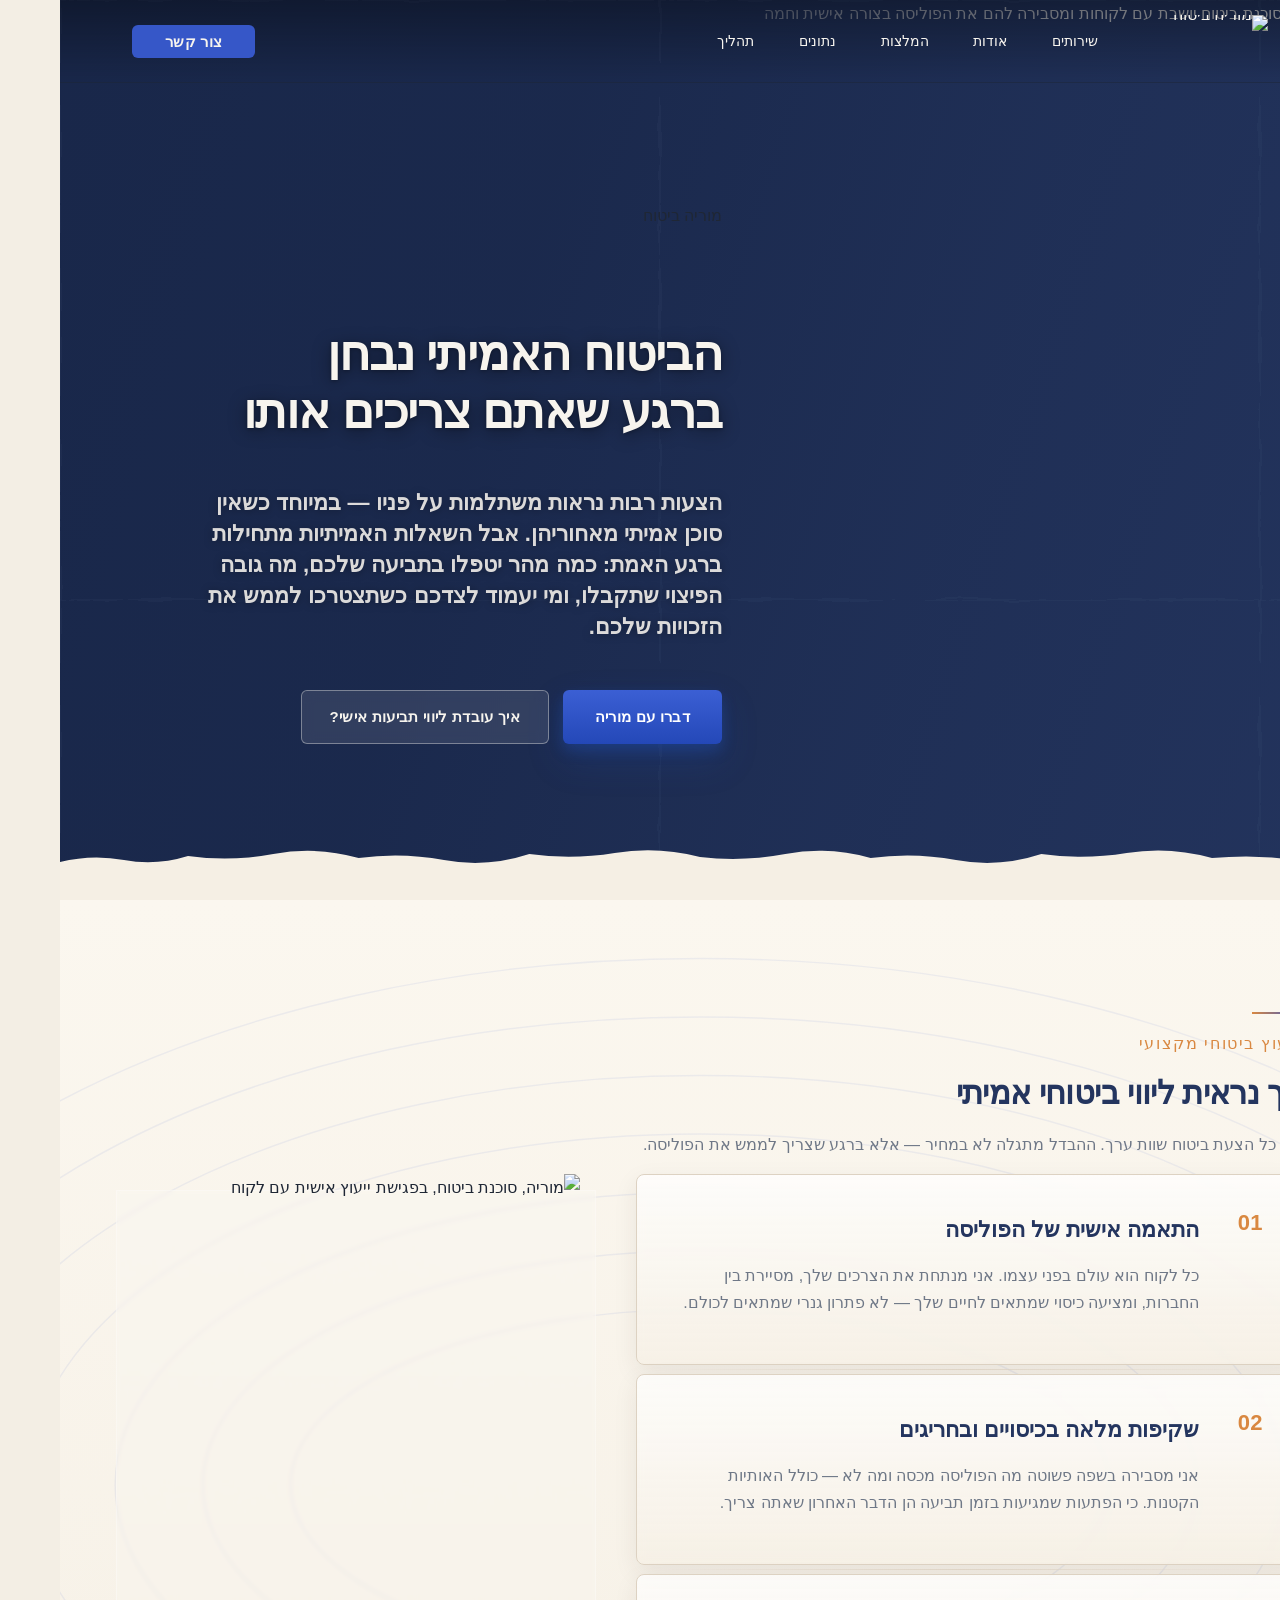
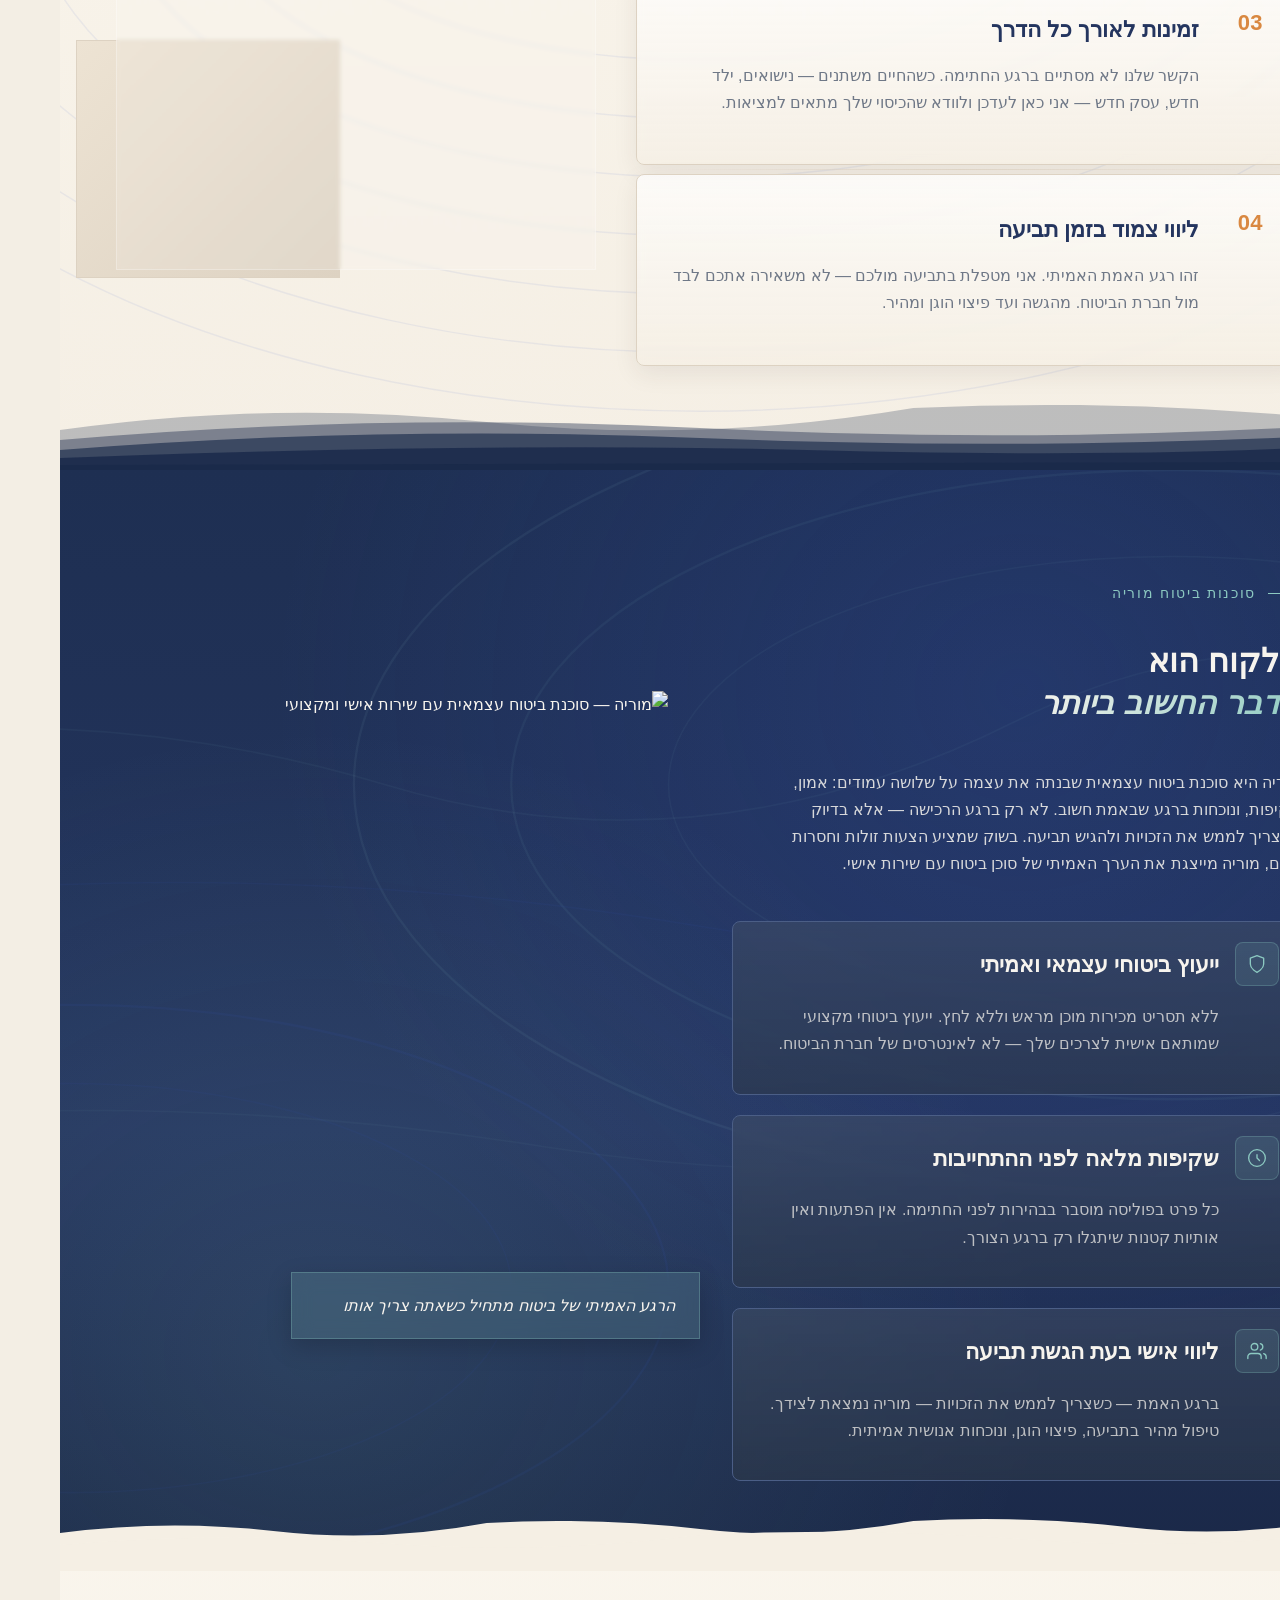
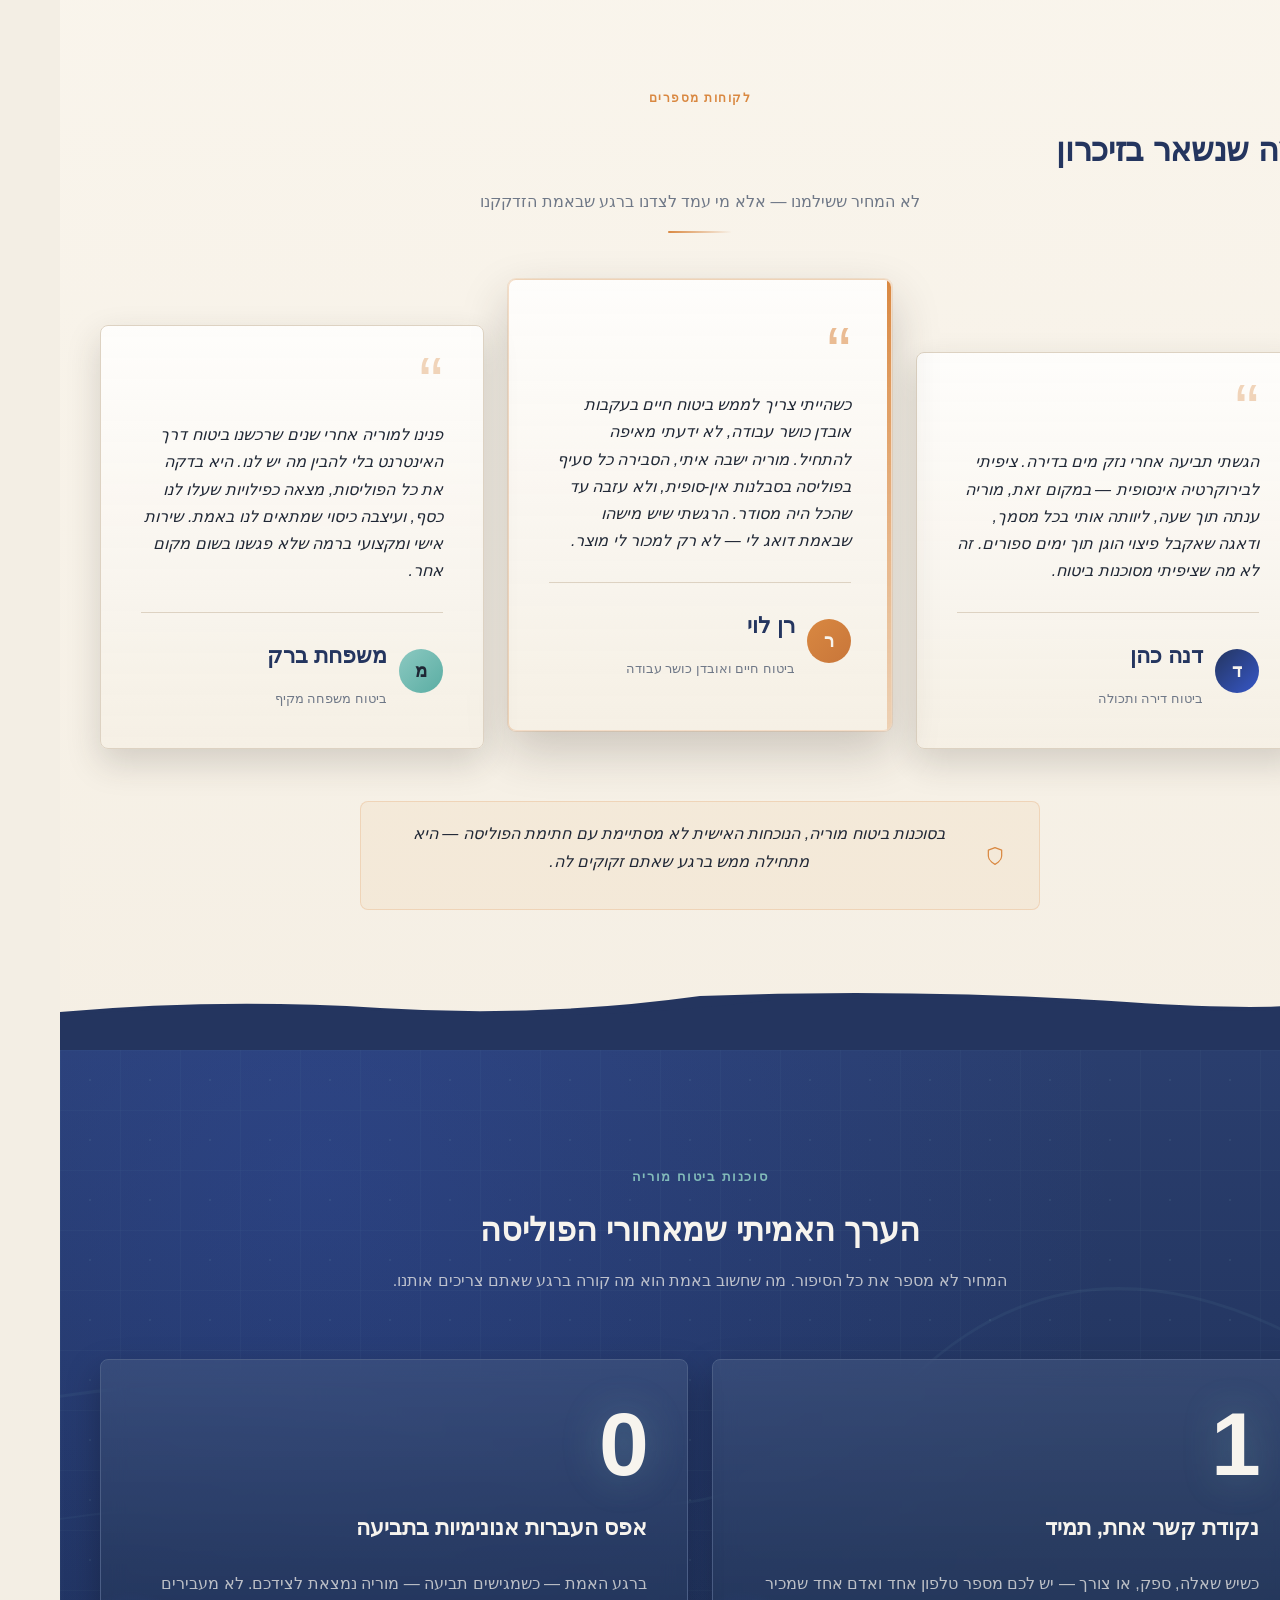
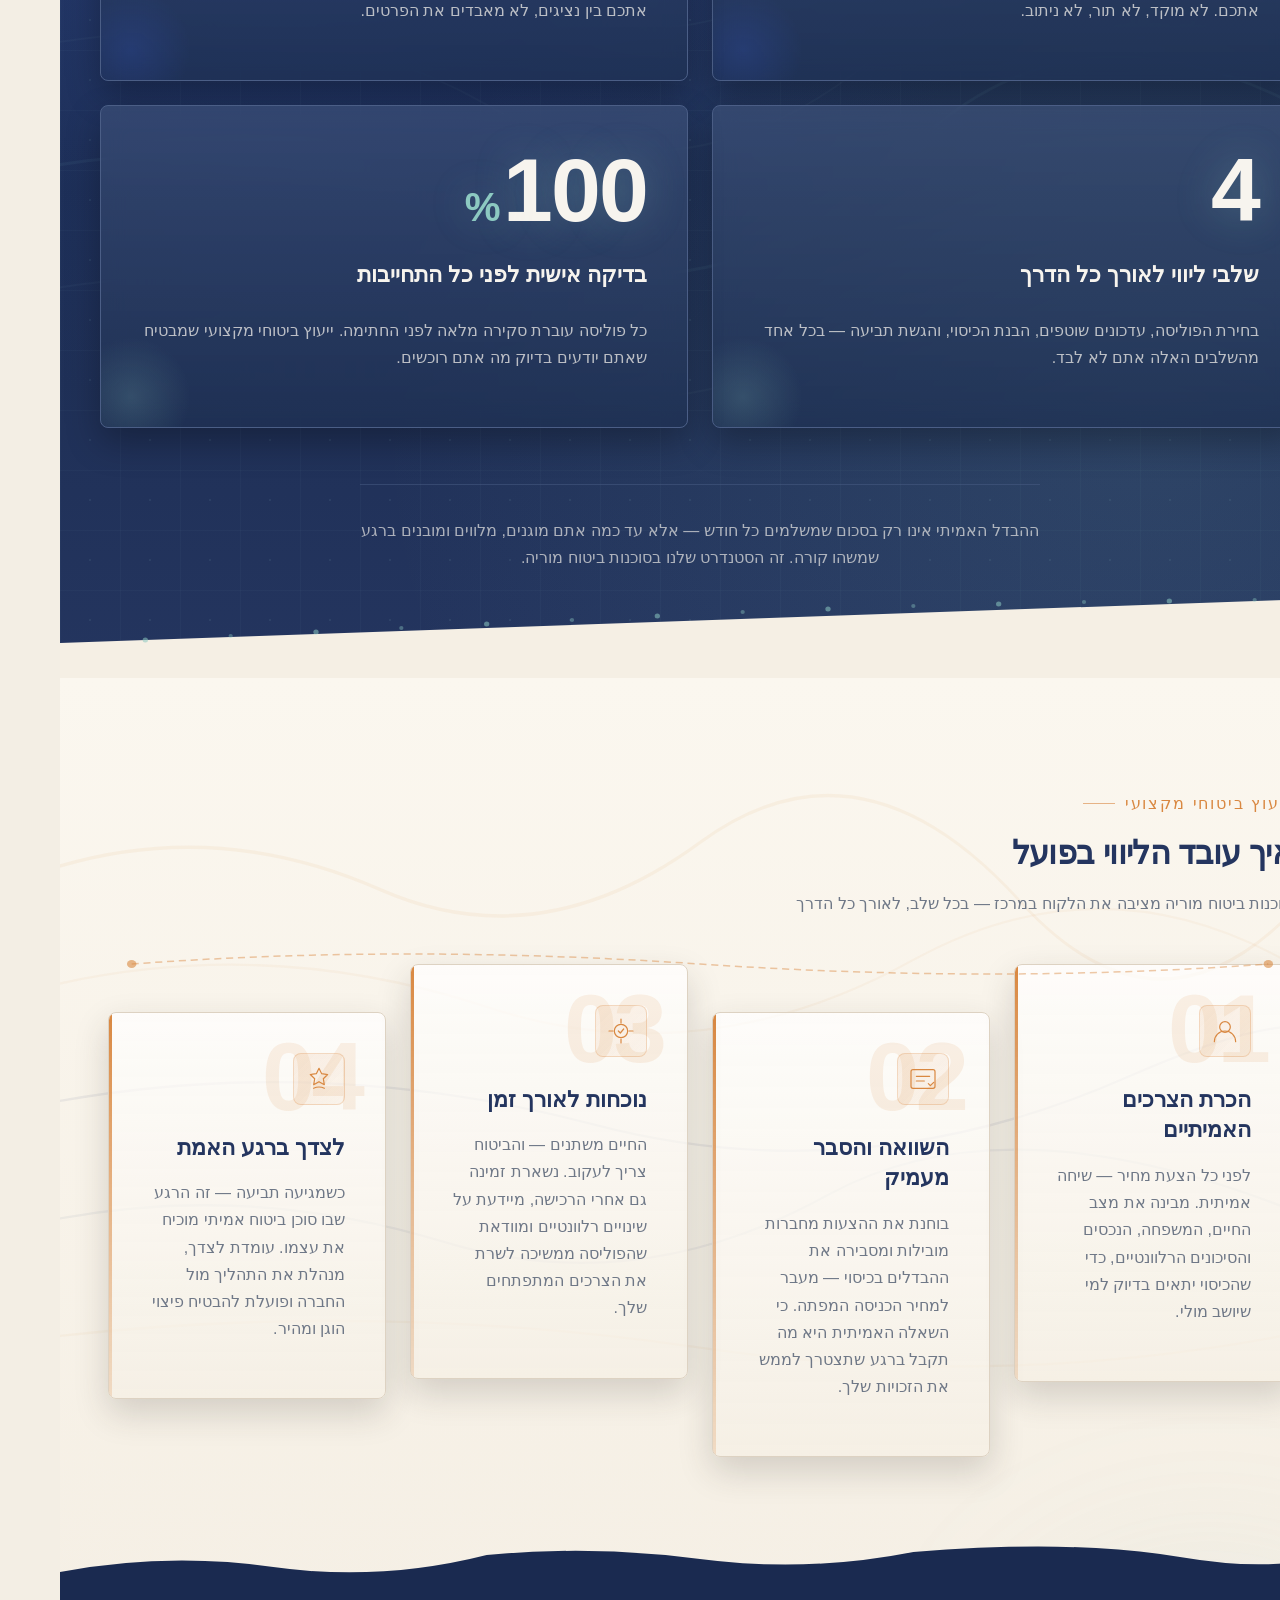
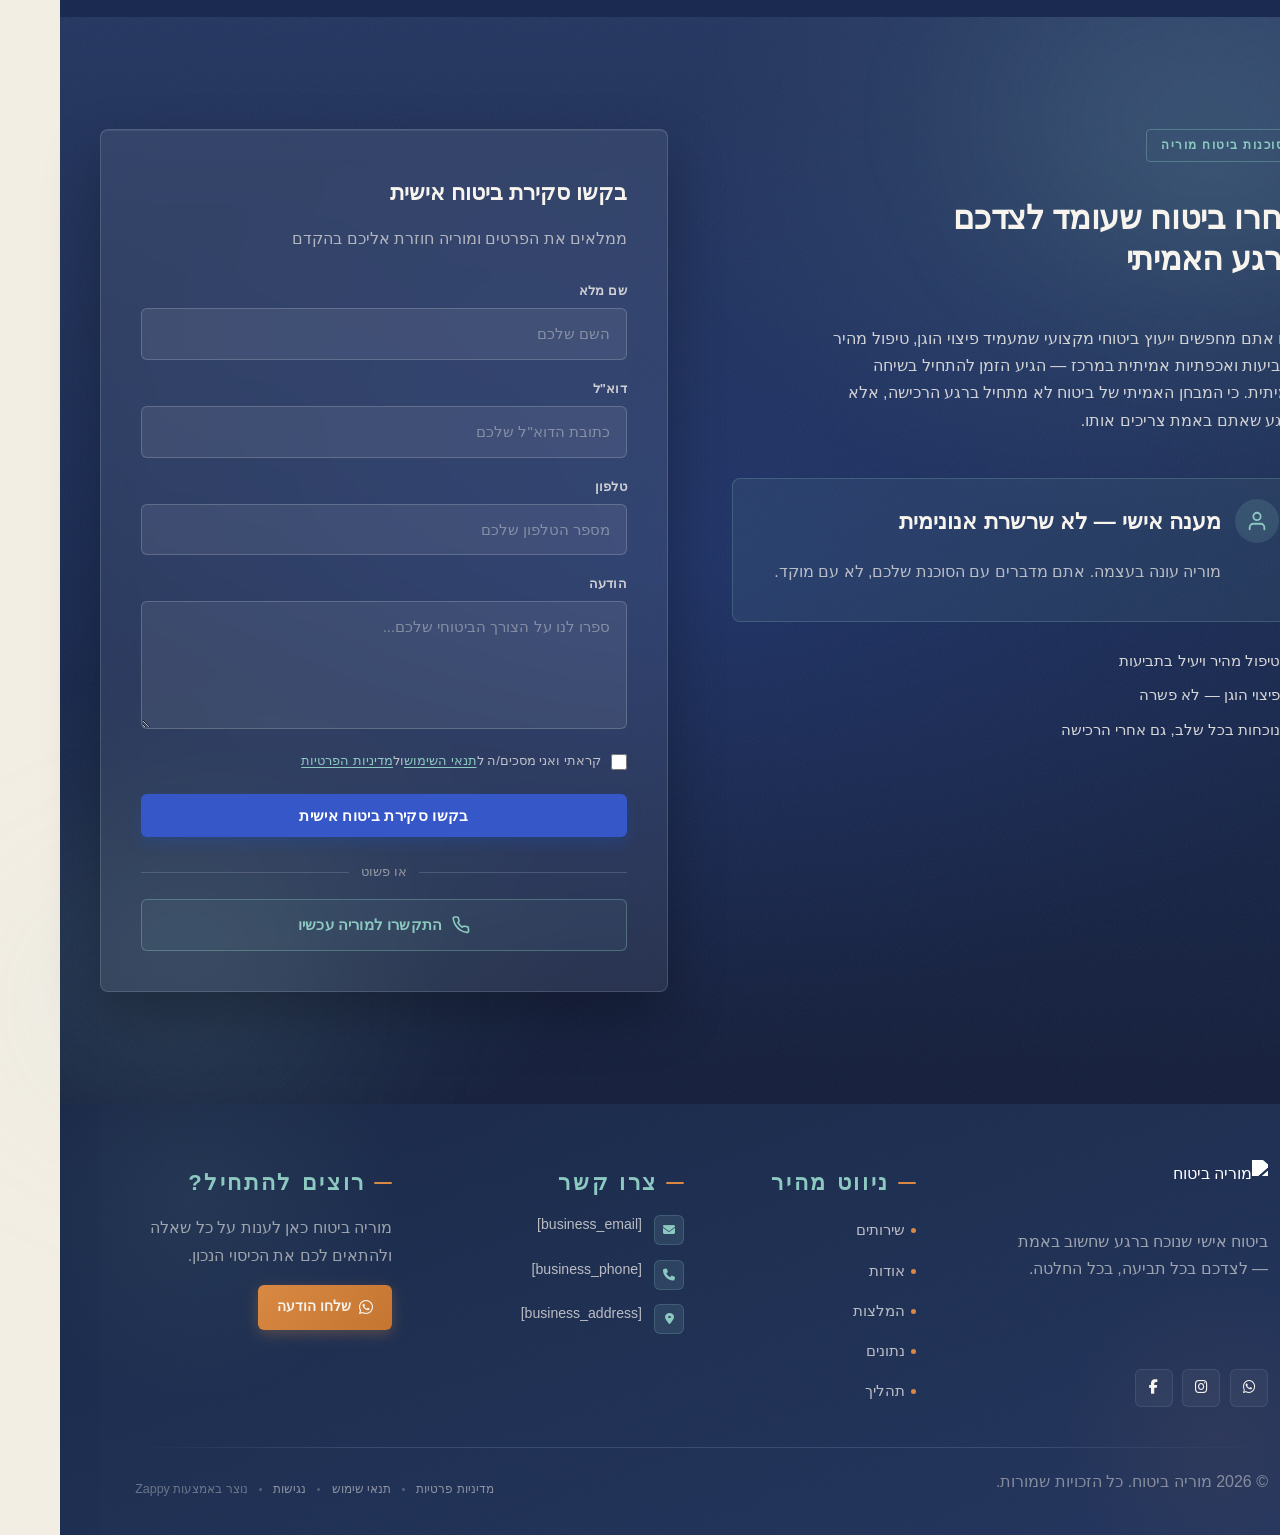
==== commit 1c06a4f2: "Background sync: Progressive GitHub Sync" ====
--- a/public/index.html
+++ b/public/index.html
@@ -1 +1 @@
-<!doctype html><html dir="rtl" lang="he"><head><meta charset="UTF-8"><meta content="width=device-width,initial-scale=1" name="viewport"><meta content="index, follow" name="robots"><title>סוכנות ביטוח — מוריה ביטוח</title><meta content="Moriya is an independent insurance agent who places the client at the absolute center of her work. Her brand is built on trust, transparency, and being present " name="description"><meta content="סוכנות ביטוח, סוכן ביטוח עם שירות אישי, ייעוץ ביטוחי מקצועי, סוכנות ביטוח מוריה" name="keywords"><link href="/assets/favicon.ico" rel="icon" type="image/x-icon"><link href="/assets/favicon-16x16.png" rel="icon" type="image/png" sizes="16x16"><link href="/assets/favicon-32x32.png" rel="icon" type="image/png" sizes="32x32"><link href="/assets/favicon-48x48.png" rel="icon" type="image/png" sizes="48x48"><link href="/assets/favicon-192x192.png" rel="icon" type="image/png" sizes="192x192"><link href="/assets/favicon-512x512.png" rel="icon" type="image/png" sizes="512x512"><link href="/assets/apple-touch-icon.png" rel="apple-touch-icon"><script>!function(){"use strict";var t="22df28da-6964-4c1e-a399-9bb17cdcacbf",e="https://api.zappy5.com/api/analytics/track",a=18e5,n=2592e6,o=!0,i=!0,r=!0;var s=function(){var e="zappy_visitor_"+t,a=null;try{if(a=localStorage.getItem(e)){var o=JSON.parse(a),i=Date.now();if(i-o.created<n)return o.lastSeen=i,localStorage.setItem(e,JSON.stringify(o)),o.id}}catch(t){console.warn("Zappy Analytics: LocalStorage not available")}var r="zv_"+Date.now()+"_"+Math.random().toString(36).substr(2,9);try{localStorage.setItem(e,JSON.stringify({id:r,created:Date.now(),lastSeen:Date.now()}))}catch(t){}return r}(),c=function(){var e="zappy_session_"+t,n=null;try{if(n=sessionStorage.getItem(e)){var o=JSON.parse(n),i=Date.now();if(i-o.timestamp<a)return o.timestamp=i,sessionStorage.setItem(e,JSON.stringify(o)),o.id}}catch(t){console.warn("Zappy Analytics: SessionStorage not available")}var r="zs_"+Date.now()+"_"+Math.random().toString(36).substr(2,9);try{sessionStorage.setItem(e,JSON.stringify({id:r,timestamp:Date.now()}))}catch(t){}return r}();function l(a,n){n=n||{};var o={website_id:t,event_type:a,page_path:window.location.pathname,referrer:document.referrer||"direct",visitor_id:s,session_id:c,metadata:n};if(navigator.sendBeacon){var i=new Blob([JSON.stringify(o)],{type:"application/json"});navigator.sendBeacon(e,i)}else fetch(e,{method:"POST",headers:{"Content-Type":"application/json"},body:JSON.stringify(o),keepalive:!0}).catch(function(t){console.warn("Zappy Analytics: Failed to track event",t)})}o&&l("pageview",{title:document.title,url:window.location.href}),i&&document.addEventListener("click",function(t){var e=t.target;if("BUTTON"===e.tagName||e.closest("button")){var a="BUTTON"===e.tagName?e:e.closest("button");l("click",{element:"button",text:a.textContent.trim().substring(0,100),id:a.id||null,class:a.className||null})}else if("A"===e.tagName||e.closest("a")){var n="A"===e.tagName?e:e.closest("a");l("navigation",{element:"link",text:n.textContent.trim().substring(0,100),href:n.href,external:n.hostname!==window.location.hostname})}},!0),r&&document.addEventListener("submit",function(t){var e=t.target;l("form_submit",{form_id:e.id||null,form_name:e.name||null,form_action:e.action||null,form_method:e.method||"GET"})},!0);var d=Date.now();window.addEventListener("beforeunload",function(){l("page_unload",{time_on_page:Math.floor((Date.now()-d)/1e3),page_path:window.location.pathname})}),window.zappyAnalytics={track:l,getVisitorId:function(){return s},getSessionId:function(){return c}}}()</script><meta content="סוכנות ביטוח — מוריה ביטוח" property="og:title"/><meta content="Moriya is an independent insurance agent who places the client at the absolute center of her work. Her brand is built on trust, transparency, and being present " property="og:description"/><meta content="website" property="og:type"/><meta content="he_IL" property="og:locale"/><meta content="summary_large_image" name="twitter:card"/><meta content="סוכנות ביטוח — מוריה ביטוח" name="twitter:title"/><meta content="Moriya is an independent insurance agent who places the client at the absolute center of her work. Her brand is built on trust, transparency, and being present " name="twitter:description"/><link href="https://cdnjs.cloudflare.com/ajax/libs/font-awesome/6.4.0/css/all.min.css" rel="stylesheet"/><link href="/assets/favicon.ico" rel="icon" type="image/x-icon"/><link href="/assets/favicon-16x16.png" rel="icon" type="image/png" sizes="16x16"/><link href="/assets/favicon-32x32.png" rel="icon" type="image/png" sizes="32x32"/><link href="/assets/favicon-48x48.png" rel="icon" type="image/png" sizes="48x48"/><link href="/assets/favicon-192x192.png" rel="icon" type="image/png" sizes="192x192"/><link href="/assets/favicon-512x512.png" rel="icon" type="image/png" sizes="512x512"/><link href="/assets/apple-touch-icon.png" rel="apple-touch-icon"/><link href="https://cdn.jsdelivr.net/npm/vanilla-cookieconsent@3/dist/cookieconsent.css" rel="stylesheet"/><script src="https://cdn.jsdelivr.net/npm/vanilla-cookieconsent@3/dist/cookieconsent.umd.js"></script><script src="https://cdn.jsdelivr.net/gh/mickidum/acc_toolbar/acctoolbar/acctoolbar.min.js"></script><link href="/styles.css" rel="stylesheet"><style id="zappy-dropdown-submenu-styles">#navMenu li:has(.sub-menu),.nav-menu li:has(.sub-menu),.navbar li:has(.sub-menu),nav li:has(.sub-menu){position:relative}#navMenu .sub-menu,.nav-menu .sub-menu,.navbar .sub-menu,nav .sub-menu{display:block!important;position:absolute!important;top:100%;left:0;min-width:220px;background:#fff;border-radius:8px;box-shadow:0 8px 25px rgba(0,0,0,.15);padding:8px 0;opacity:0;visibility:hidden;transform:translateY(10px);transition:all .3s ease;z-index:1000;list-style:none;pointer-events:none}#navMenu li:hover>.sub-menu,.nav-menu li:hover>.sub-menu,.navbar li:hover>.sub-menu,nav li:hover>.sub-menu{opacity:1!important;visibility:visible!important;transform:translateY(0)!important;pointer-events:auto!important}.sub-menu li{list-style:none;margin:0;padding:0}.sub-menu a{display:block!important;padding:10px 16px!important;color:var(--text-dark,#333)!important;font-weight:500;text-decoration:none;white-space:nowrap;transition:background-color .2s}.sub-menu a:hover{background-color:#f5f5f5}[dir=rtl] .nav-menu .sub-menu,[dir=rtl] .navbar .sub-menu,[dir=rtl] nav .sub-menu,html[lang=ar] .nav-menu .sub-menu,html[lang=ar] .navbar .sub-menu,html[lang=ar] nav .sub-menu,html[lang=he] .nav-menu .sub-menu,html[lang=he] .navbar .sub-menu,html[lang=he] nav .sub-menu{left:auto!important;right:0!important}.sub-menu:empty,.sub-menu:not(:has(li)):not(:has(> a)),.sub-menu:not(:has(li:not(.zappy-hidden-menu-item))):not(:has(> a)){display:none!important;opacity:0!important;visibility:hidden!important;pointer-events:none!important}li:has(.menu-group-title):hover>.sub-menu{opacity:1!important;visibility:visible!important;transform:translateY(0)!important;pointer-events:auto!important}#navMenu>li>.menu-group-title,.nav-menu>li>.menu-group-title{display:inline-block;padding:.5rem 1rem;cursor:default;user-select:none}@media (max-width:768px){#navMenu .sub-menu,.nav-menu .sub-menu,.navbar .sub-menu,nav .sub-menu{position:static!important;transform:none!important;box-shadow:none!important;background:0 0!important;max-height:0;overflow:hidden;opacity:0;visibility:hidden;transition:max-height .3s ease,opacity .3s ease;padding:0!important;border-radius:0!important}.sub-menu.mobile-expanded{max-height:60vh!important;overflow-y:auto!important;opacity:1!important;visibility:visible!important;padding:8px 0 8px 16px!important}[dir=rtl] .sub-menu.mobile-expanded,html[lang=he] .sub-menu.mobile-expanded{padding:8px 16px 8px 0!important}#navMenu li:hover>.sub-menu,.nav-menu li:hover>.sub-menu,.navbar li:hover>.sub-menu,nav li:hover>.sub-menu{opacity:0;visibility:hidden;pointer-events:none}#navMenu li>.sub-menu.mobile-expanded,.nav-menu li>.sub-menu.mobile-expanded,.navbar li>.sub-menu.mobile-expanded,nav li>.sub-menu.mobile-expanded{opacity:1!important;visibility:visible!important;pointer-events:auto!important}#navMenu li:has(.sub-menu),.nav-menu li:has(.sub-menu),.navbar li:has(.sub-menu),nav li:has(.sub-menu){display:flex!important;flex-wrap:wrap!important;align-items:center!important;position:relative!important;min-height:44px!important}#navMenu li:has(.sub-menu)>a,.nav-menu li:has(.sub-menu)>a,.navbar li:has(.sub-menu)>a,nav li:has(.sub-menu)>a{flex:1!important;min-width:0!important}#navMenu li:has(.sub-menu)>.menu-group-title,.nav-menu li:has(.sub-menu)>.menu-group-title,.navbar li:has(.sub-menu)>.menu-group-title,nav li:has(.sub-menu)>.menu-group-title{flex:1!important;min-width:0!important;padding:0!important;line-height:inherit!important}#navMenu li:has(.sub-menu)>.sub-menu,.nav-menu li:has(.sub-menu)>.sub-menu,.navbar li:has(.sub-menu)>.sub-menu,nav li:has(.sub-menu)>.sub-menu{flex-basis:100%!important;width:100%!important}#navMenu li:has(.sub-menu)>a [class*=arrow],#navMenu li:has(.sub-menu)>a [class*=chevron],.nav-menu li:has(.sub-menu)>a .fa-angle-down,.nav-menu li:has(.sub-menu)>a .fa-chevron-down,.nav-menu li:has(.sub-menu)>a [class*=arrow],.nav-menu li:has(.sub-menu)>a [class*=chevron],nav li:has(.sub-menu)>a [class*=arrow],nav li:has(.sub-menu)>a [class*=chevron]{display:none!important;visibility:hidden!important}.mobile-submenu-toggle{display:flex!important;align-items:center!important;justify-content:center!important;width:44px!important;height:auto!important;background:0 0!important;border:none!important;cursor:pointer!important;color:var(--text-light)!important;position:static!important;flex-shrink:0!important;align-self:stretch!important;z-index:2!important;padding:0!important;margin:0!important}.mobile-submenu-toggle::after{content:''!important;width:0!important;height:0!important;border-left:6px solid transparent!important;border-right:6px solid transparent!important;border-top:7px solid currentColor!important;transition:transform .3s ease!important}.mobile-submenu-toggle.expanded::after{transform:rotate(180deg)!important}.sub-menu a{padding:10px 0!important;display:block!important;color:var(--text-light)!important}.navbar .sub-menu li a,.zappy-products-dropdown .sub-menu a,nav.navbar .sub-menu li a{color:var(--text-light)!important}}@media (min-width:769px){.mobile-submenu-toggle{display:none!important}}</style><style id="mobile-lang-menu-deployed-css">@media (max-width:768px){.lang-switcher,.nav-container .lang-switcher,.nav-cta-container .lang-switcher,.nav-ecommerce-icons .lang-switcher,.nav-icons-left .lang-switcher,.navbar .lang-switcher,.navbar .nav-cta-container .lang-switcher{display:none!important}.mobile-lang-menu{width:100%;border-top:1px solid rgba(128,128,128,.2);padding:8px 0 0 0;margin-top:8px}.mobile-lang-toggle{display:flex!important;align-items:center;justify-content:space-between;width:100%;padding:12px 16px;background:0 0;border:none;cursor:pointer;font-size:15px;color:inherit;font-family:inherit}.mobile-lang-toggle::after{content:'';display:inline-block;width:8px;height:8px;border-right:2px solid currentColor;border-bottom:2px solid currentColor;transform:rotate(45deg);transition:transform .3s ease;margin-left:8px}.mobile-lang-toggle.expanded::after{transform:rotate(-135deg)}.mobile-lang-options{max-height:0;overflow:hidden;transition:max-height .3s ease}.mobile-lang-options.expanded{max-height:300px}.mobile-lang-option{display:flex!important;align-items:center;gap:10px;padding:10px 24px;text-decoration:none;color:inherit;font-size:14px;font-family:inherit}.mobile-lang-option:hover{background:rgba(128,128,128,.1)}.mobile-lang-option.active{font-weight:600;opacity:.7;pointer-events:none}.mobile-lang-option img{width:20px;height:20px;border-radius:50%}}@media (min-width:769px){.mobile-lang-menu{display:none!important}}</style><style id="zappy-widget-visibility">#mic-access-tool-box,#mic-access-tool-general-button,#mic-init-access-tool #mic-access-tool-box,#mic-init-access-tool #mic-access-tool-general-button,#mic-init-access-tool .mic-access-tool-general-button,._access-icon,._access-menu,.mic-access-tool-box,.mic-access-tool-general-button,div[id*=mic-access-tool-box]{display:none!important;visibility:hidden!important;opacity:0!important;pointer-events:none!important}</style></head><body><nav class="navbar" dir="rtl"><button class="mobile-toggle" aria-label="Menu" id="mobileToggle"><svg viewBox="0 0 24 24" fill="none" height="24" width="24" class="hamburger-icon"><path d="M3 12h18M3 6h18M3 18h18" stroke="currentColor" stroke-width="2" stroke-linecap="round"/></svg><svg viewBox="0 0 24 24" fill="none" height="24" width="24" class="close-icon" style="display:none"><path d="M18 6L6 18M6 6l12 12" stroke="currentColor" stroke-width="2" stroke-linecap="round"/></svg></button><button class="phone-header-btn" aria-label="Call" data-phone="[business_phone]"><svg viewBox="0 0 24 24" fill="currentColor" height="20" width="20"><path d="M22 16.92v3a2 2 0 0 1-2.18 2 19.79 19.79 0 0 1-8.63-3.07 19.5 19.5 0 0 1-6-6 19.79 19.79 0 0 1-3.07-8.67A2 2 0 0 1 4.11 2h3a2 2 0 0 1 2 1.72 12.84 12.84 0 0 0 .7 2.81 2 2 0 0 1-.45 2.11L8.09 9.91a16 16 0 0 0 6 6l1.27-1.27a2 2 0 0 1 2.11-.45 12.84 12.84 0 0 0 2.81.7A2 2 0 0 1 22 16.92z"/></svg></button><div class="nav-container"><div class="nav-right-group"><div class="nav-brand"><a href="/" class="logo-link"><img alt="מוריה ביטוח" src="/assets/logo-1775726956382-o4lq2y.webp?v=1775726957504-qp8sw4" class="logo"/></a></div><ul class="nav-menu" id="navMenu"><li><a href="#services">שירותים</a></li><li><a href="#about">אודות</a></li><li><a href="#testimonials">המלצות</a></li><li><a href="#stats">נתונים</a></li><li><a href="#process">תהליך</a></li></ul></div><div class="nav-cta-container"><a href="#contact" class="nav-cta-btn">צור קשר</a></div></div></nav><script>window.addEventListener("load",function(){const e=document.querySelector(".navbar, nav, header");if(!e)return void console.log("[Navbar] Navbar element not found");let t=document.getElementById("mobileToggle")||document.querySelector(".mobile-toggle")||document.querySelector(".hamburger")||document.querySelector(".hamburger-menu")||document.querySelector(".menu-toggle")||document.querySelector(".burger-menu")||document.querySelector('[aria-label="Menu"]')||document.querySelector('[aria-label="תפריט"]');const o=document.querySelector(".phone-header-btn"),n=window.getComputedStyle(e);let r=n.backgroundColor;if(console.log("[Navbar] Initial navbar background:",r),"transparent"===r||"rgba(0, 0, 0, 0)"===r||r.startsWith("rgba")&&r.includes(", 0)")){const e=n.backgroundImage;if(e&&"none"!==e)console.log("[Navbar] Navbar has background image/gradient, using dark text"),r="rgb(240, 240, 240)";else{const e=window.getComputedStyle(document.body).backgroundColor;console.log("[Navbar] Navbar transparent, using body background:",e),r=e}}const i=r.match(/\d+/g);if(i&&i.length>=3){const e=(.299*parseInt(i[0])+.587*parseInt(i[1])+.114*parseInt(i[2]))/255;console.log("[Navbar] Mobile button colors preserved from Claude CSS (luminance:",e.toFixed(2)+")");const n=document.createElement("style");n.id="zappy-mobile-nav-fix";document.documentElement.lang;document.documentElement.dir,n.textContent='\n        /* Hide mobile buttons on desktop, show only on mobile */\n        @media (min-width: 769px) {\n          .mobile-toggle,\n          .phone-header-btn {\n            display: none !important;\n          }\n        }\n        \n        /* Show and position mobile buttons correctly on mobile */\n        @media (max-width: 768px) {\n          .mobile-toggle,\n          .phone-header-btn {\n            position: absolute !important;\n            top: 50% !important;\n            transform: translateY(-50%) !important;\n            z-index: 1001 !important;\n            display: flex !important;\n            align-items: center !important;\n            justify-content: center !important;\n            width: 36px !important;\n            height: 36px !important;\n            border-radius: 50% !important;\n            border: none !important;\n            cursor: pointer !important;\n            padding: 6px !important;\n            background: none !important;\n            color: var(--nav-text, var(--text-light)) !important;\n          }\n          \n          /* LTR positioning (default): hamburger LEFT, phone RIGHT */\n          html:not([dir="rtl"]):not([lang="he"]):not([lang="ar"]) .mobile-toggle,\n          html[dir="ltr"] .mobile-toggle {\n            left: 12px !important;\n            right: auto !important;\n          }\n          html:not([dir="rtl"]):not([lang="he"]):not([lang="ar"]) .phone-header-btn,\n          html[dir="ltr"] .phone-header-btn {\n            right: 12px !important;\n            left: auto !important;\n          }\n          \n          /* RTL positioning: hamburger RIGHT, phone LEFT */\n          html[dir="rtl"] .mobile-toggle,\n          html[lang="he"] .mobile-toggle,\n          html[lang="ar"] .mobile-toggle {\n            right: 12px !important;\n            left: auto !important;\n          }\n          html[dir="rtl"] .phone-header-btn,\n          html[lang="he"] .phone-header-btn,\n          html[lang="ar"] .phone-header-btn {\n            left: 12px !important;\n            right: auto !important;\n          }\n          \n          /* CRITICAL: Ensure nav-container has min-height on mobile */\n          /* All children are positioned absolutely/fixed on mobile, so height:auto collapses to 0 */\n          .nav-container {\n            min-height: 70px !important;\n            position: relative !important;\n          }\n          \n          /* Ensure SVG icons are properly sized and inherit color */\n          .mobile-toggle svg,\n          .phone-header-btn svg {\n            width: 24px !important;\n            height: 24px !important;\n            /* Don\'t force display - let JavaScript control hamburger/close toggle */\n          }\n          \n          /* Reset nav-cta-container on mobile - remove desktop box-shadow/padding */\n          /* that creates a visible ghost box when CTA button is hidden */\n          .nav-cta-container {\n            box-shadow: none !important;\n            padding: 0 !important;\n          }\n          \n          /* Hide nav-cta-container entirely on mobile when there\'s no lang-switcher */\n          /* (only the CTA button is inside, and it\'s hidden on mobile) */\n          .nav-cta-container:not(:has(.lang-switcher)) {\n            display: none !important;\n          }\n          \n          /* CRITICAL: Prevent hero image fade gradient from bleeding over headline text */\n          /* The .image-fade-gradient has bottom: -30px (extends below parent) */\n          /* On mobile stacked layout, this overlaps the h1 text below the image */\n          .hero-image-column {\n            overflow: hidden !important;\n          }\n          .image-fade-gradient {\n            bottom: 0 !important;\n          }\n          \n          /* Hide desktop language switcher on mobile - hamburger menu handles it */\n          /* High specificity to override stored CSS */\n          .lang-switcher,\n          .nav-cta-container .lang-switcher,\n          .nav-container .lang-switcher,\n          .navbar .lang-switcher,\n          .navbar .nav-cta-container .lang-switcher {\n            display: none !important;\n          }\n        }\n      ';const r=document.getElementById("zappy-mobile-nav-fix");r&&r.remove(),document.head.appendChild(n),console.log("[Navbar] Critical CSS injected for mobile nav positioning");const l=window.innerWidth<=768;if(t){const e=t.querySelector(".hamburger-icon"),o=t.querySelector(".close-icon");e&&(e.style.setProperty("width","24px","important"),e.style.setProperty("height","24px","important"),e.style.setProperty("display","block","important")),o&&(o.style.setProperty("width","24px","important"),o.style.setProperty("height","24px","important"),o.style.setProperty("display","none","important")),l?(t.style.setProperty("position","absolute","important"),t.style.setProperty("top","50%","important"),t.style.setProperty("transform","translateY(-50%)","important"),t.style.setProperty("z-index","1001","important"),t.style.removeProperty("left"),t.style.removeProperty("right"),console.log("[Navbar] Mobile toggle positioning applied (mobile viewport)")):(t.style.removeProperty("position"),t.style.removeProperty("top"),t.style.removeProperty("transform"),t.style.removeProperty("z-index"),t.style.removeProperty("left"),t.style.removeProperty("right"),console.log("[Navbar] Desktop viewport - cleared mobile toggle inline positioning"))}if(o){const e=o.querySelector("svg");e&&(e.style.width="24px",e.style.height="24px",e.setAttribute("width","24"),e.setAttribute("height","24")),l?(o.style.setProperty("position","absolute","important"),o.style.setProperty("top","50%","important"),o.style.setProperty("transform","translateY(-50%)","important"),o.style.setProperty("z-index","1001","important"),o.style.removeProperty("left"),o.style.removeProperty("right"),console.log("[Navbar] Phone button positioning applied (mobile viewport)")):(o.style.removeProperty("position"),o.style.removeProperty("top"),o.style.removeProperty("transform"),o.style.removeProperty("z-index"),o.style.removeProperty("left"),o.style.removeProperty("right"),console.log("[Navbar] Desktop viewport - cleared phone button inline positioning"))}}else console.log("[Navbar] Could not parse background color:",r);t=document.getElementById("mobileToggle")||document.querySelector(".mobile-toggle")||document.querySelector(".hamburger")||document.querySelector(".hamburger-menu")||document.querySelector(".menu-toggle")||document.querySelector(".burger-menu")||document.querySelector('[aria-label="Menu"]')||document.querySelector('[aria-label="תפריט"]');const l=document.getElementById("navMenu")||document.querySelector(".nav-menu")||document.querySelector(".nav-links")||document.querySelector("nav ul:not(.submenu)");if(!t||!l)return void console.log("[Navbar] Mobile toggle or menu not found:",{toggle:!!t,menu:!!l});l.id||(l.id="navMenu"),console.log("[Navbar] Initializing mobile menu...");const a=t.cloneNode(!0);t.parentNode.replaceChild(a,t),a.addEventListener("click",function(e){e.preventDefault(),e.stopPropagation();const t=this.querySelector(".hamburger-icon"),o=this.querySelector(".close-icon");l.classList.contains("active")?(l.classList.remove("active"),t&&t.style.setProperty("display","block","important"),o&&o.style.setProperty("display","none","important"),document.body.style.overflow="",console.log("[Navbar] Menu closed")):(l.classList.add("active"),t&&t.style.setProperty("display","none","important"),o&&o.style.setProperty("display","block","important"),document.body.style.overflow="hidden",console.log("[Navbar] Menu opened"))}),l.querySelectorAll("a").forEach(function(e){e.addEventListener("click",function(){if("#"===this.getAttribute("href"))return;const e=a.querySelector(".hamburger-icon"),t=a.querySelector(".close-icon");l.classList.remove("active"),e&&e.style.setProperty("display","block","important"),t&&t.style.setProperty("display","none","important"),document.body.style.overflow="",console.log("[Navbar] Menu closed (link clicked)")})});var s=l.querySelectorAll(".dropdown-toggle");s.forEach(function(e){e.addEventListener("click",function(e){e.preventDefault(),e.stopPropagation();var t=this.closest(".nav-dropdown");t&&(t.parentNode.querySelectorAll(".nav-dropdown.open").forEach(function(e){e!==t&&e.classList.remove("open")}),t.classList.toggle("open"),console.log("[Navbar] Dropdown toggled:",t.classList.contains("open")?"open":"closed"))})}),document.addEventListener("click",function(e){e.target.closest(".nav-dropdown")||document.querySelectorAll(".nav-dropdown.open").forEach(function(e){e.classList.remove("open")})}),console.log("[Navbar] Dropdown handlers initialized for "+s.length+" dropdowns"),o&&o.addEventListener("click",function(){const e=document.querySelectorAll('a[href^="tel:"]'),t=e.length>0?e[0].getAttribute("href").replace("tel:",""):"[business_phone]";window.location.href="tel:"+t,console.log("[Navbar] Phone button clicked")}),console.log("[Navbar] Mobile menu initialized successfully");const p=function(){const e=document.querySelector(".whatsapp-float");e&&(window.innerWidth>=769?(e.style.setProperty("display","none","important"),e.style.setProperty("visibility","hidden","important"),e.style.setProperty("opacity","0","important"),e.style.setProperty("pointer-events","none","important"),console.log("[WhatsApp] Button hidden on desktop")):(e.style.removeProperty("display"),e.style.removeProperty("visibility"),e.style.removeProperty("opacity"),e.style.removeProperty("pointer-events"),console.log("[WhatsApp] Button visible on mobile")))};let c;p(),window.addEventListener("resize",function(){clearTimeout(c),c=setTimeout(p,100)})})</script><main><section class="index-hero-section" data-layout-spec="בית-hero" dir="rtl" id="hero" data-hero-type="fullscreen-scrim"><div class="index-hero-bg-wrapper"><img alt="מוריה סוכנת ביטוח יושבת עם לקוחות ומסבירה להם את הפוליסה בצורה אישית וחמה" src="/assets/site-index-hero-image-1.webp" class="index-hero-bg-img" data-context="A warm cinematic editorial photograph of a caring Israeli female insurance agent sitting across from a family at a kitchen table, reviewing documents together with calm reassurance. The scene feels intimate and trustworthy — warm afternoon light, soft focus background, paper-grain film texture. The atmosphere is protective, human, and quietly confident. No corporate handshakes or generic office settings. Real life, real people, real guidance." data-placeholder="index-hero-image-1" height="700" width="1200" data-element-id="img-1775726964339-qxr8lu7la" data-element-type="image" data-hero-background="true" data-hero-bg="true"/></div><div class="index-hero-scrim" aria-hidden="true"></div><div class="index-hero-topo" aria-hidden="true"></div><div class="index-hero-container"><div class="index-hero-content"><div class="index-hero-logo"></div><p><span class="index-hero-eyebrow">מוריה ביטוח<br/>סוכנות ביטוח</span></p><h1 class="index-hero-headline">הביטוח האמיתי נבחן<br/>ברגע שאתם צריכים אותו</h1><h3 class="index-hero-subtitle">הצעות רבות נראות משתלמות על פניו — במיוחד כשאין סוכן אמיתי מאחוריהן. אבל השאלות האמיתיות מתחילות ברגע האמת: כמה מהר יטפלו בתביעה שלכם, מה גובה הפיצוי שתקבלו, ומי יעמוד לצדכם כשתצטרכו לממש את הזכויות שלכם.</h3><div class="index-hero-ctas"><a href="#contact" class="index-hero-btn-primary" data-element-id="btn-1775726964338-rxlah8ayd" data-element-type="button" data-native-element="true">דברו עם מוריה</a><a href="#claims" class="index-hero-btn-secondary" data-element-id="btn-1775726964338-v9rf57lr6" data-element-type="button" data-native-element="true">איך עובדת ליווי תביעות אישי?</a></div></div></div><div class="index-hero-divider-wrapper"><svg viewBox="0 0 1440 90" xmlns="http://www.w3.org/2000/svg" aria-hidden="true" data-no-icon-edit="true" preserveAspectRatio="none"><path d="M0,90 L0,52 Q36,44 72,50 T144,46 Q192,52 240,44 T336,48 Q384,42 432,50 T528,44 Q576,50 624,43 T720,47 Q768,52 816,44 T912,48 Q960,42 1008,50 T1104,44 Q1152,50 1200,43 T1296,48 Q1344,44 1392,50 L1440,47 L1440,90 Z" fill="#F5EFE4"/></svg></div></section><section class="index-services-section" data-layout-spec="בית-services" dir="rtl"><svg style="position:absolute" height="0" width="0"><defs><filter id="services-noise"><feTurbulence baseFrequency="0.65" numOctaves="2" stitchTiles="stitch" type="fractalNoise"/><feColorMatrix values="1 0 0 0 0.92 0 1 0 0 0.88 0 0 1 0 0.80 0 0 0 .06 0"/></filter></defs></svg><div class="services-contour-bg" aria-hidden="true"><svg viewBox="0 0 1200 800" xmlns="http://www.w3.org/2000/svg" aria-hidden="true" data-no-icon-edit="true" preserveAspectRatio="xMidYMid slice"><g fill="none" opacity="0.07" stroke="var(--primary)" stroke-width="1"><ellipse cx="600" cy="400" rx="520" ry="280"/><ellipse cx="600" cy="400" rx="460" ry="240"/><ellipse cx="600" cy="400" rx="400" ry="200"/><ellipse cx="600" cy="400" rx="340" ry="160"/><ellipse cx="600" cy="400" rx="280" ry="120"/><ellipse cx="600" cy="400" rx="580" ry="320"/><ellipse cx="600" cy="400" rx="640" ry="360"/></g></svg></div><div class="services-container"><header class="services-header"><div class="services-header-line" aria-hidden="true"></div><p class="services-eyebrow">ייעוץ ביטוחי מקצועי</p><h2 class="services-title">כך נראית ליווי ביטוחי אמיתי</h2><p class="services-subtitle">לא כל הצעת ביטוח שוות ערך. ההבדל מתגלה לא במחיר — אלא ברגע שצריך לממש את הפוליסה.</p></header><div class="services-body"><div class="services-cards-col"><article class="service-card"><div class="service-card-inner"><div class="service-number" aria-hidden="true">01</div><div class="service-content"><h3 class="service-title">התאמה אישית של הפוליסה</h3><p>כל לקוח הוא עולם בפני עצמו. אני מנתחת את הצרכים שלך, מסיירת בין החברות, ומציעה כיסוי שמתאים לחיים שלך — לא פתרון גנרי שמתאים לכולם.</p></div></div></article><div class="service-separator" aria-hidden="true"></div><article class="service-card"><div class="service-card-inner"><div class="service-number" aria-hidden="true">02</div><div class="service-content"><h3 class="service-title">שקיפות מלאה בכיסויים ובחריגים</h3><p>אני מסבירה בשפה פשוטה מה הפוליסה מכסה ומה לא — כולל האותיות הקטנות. כי הפתעות שמגיעות בזמן תביעה הן הדבר האחרון שאתה צריך.</p></div></div></article><div class="service-separator" aria-hidden="true"></div><article class="service-card"><div class="service-card-inner"><div class="service-number" aria-hidden="true">03</div><div class="service-content"><h3 class="service-title">זמינות לאורך כל הדרך</h3><p>הקשר שלנו לא מסתיים ברגע החתימה. כשהחיים משתנים — נישואים, ילד חדש, עסק חדש — אני כאן לעדכן ולוודא שהכיסוי שלך מתאים למציאות.</p></div></div></article><div class="service-separator" aria-hidden="true"></div><article class="service-card"><div class="service-card-inner"><div class="service-number" aria-hidden="true">04</div><div class="service-content"><h3 class="service-title">ליווי צמוד בזמן תביעה</h3><p>זהו רגע האמת האמיתי. אני מטפלת בתביעה מולכם — לא משאירה אתכם לבד מול חברת הביטוח. מהגשה ועד פיצוי הוגן ומהיר.</p></div></div></article></div><div class="services-image-col"><div class="services-image-wrapper"><div class="services-image-frost" aria-hidden="true"></div><img alt="מוריה, סוכנת ביטוח, בפגישת ייעוץ אישית עם לקוח" src="/assets/site-index-services-image-1.webp" data-context="A warm, documentary-style photograph of a professional female insurance agent in her 40s sitting across from a client at a desk, attentively reviewing documents together. The setting is a calm, modern office with natural light streaming through large windows. The agent is pointing to specific sections of a policy document, conveying trust, expertise, and genuine personal care. Warm tones, soft shadows, professional yet approachable atmosphere." data-placeholder="index-services-image-1" height="720" width="560"/><div class="services-parchment-plate" aria-hidden="true"></div></div></div></div></div><div class="services-divider-wrapper"><svg viewBox="0 0 1200 100" xmlns="http://www.w3.org/2000/svg" aria-hidden="true" data-no-icon-edit="true" preserveAspectRatio="none"><path d="M0,60 Q200,30 400,52 T800,38 Q1000,28 1200,50 L1200,100 L0,100 Z" fill="#1a2a4a" opacity="0.25"/><path d="M0,70 Q300,42 600,58 T1200,55 L1200,100 L0,100 Z" fill="#1a2a4a" opacity="0.4"/><path d="M0,80 Q300,55 600,68 T1200,65 L1200,100 L0,100 Z" fill="#1a2a4a" opacity="0.65"/><path d="M0,88 Q400,72 700,80 T1200,76 L1200,100 L0,100 Z" fill="#1a2a4a" opacity="0.85"/><path d="M0,95 L1200,92 L1200,100 L0,100 Z" fill="#1a2a4a"/></svg></div></section><section class="index-about-section" data-layout-spec="בית-about" dir="rtl" id="about"><div class="index-about-bg-decor" aria-hidden="true"><svg viewBox="0 0 1200 700" xmlns="http://www.w3.org/2000/svg" aria-hidden="true" data-no-icon-edit="true" preserveAspectRatio="xMidYMid slice" class="index-about-contour-svg"><ellipse cx="900" cy="200" rx="520" ry="260" fill="none" stroke="rgba(140,201,193,0.07)" stroke-width="1.5"/><ellipse cx="900" cy="200" rx="420" ry="200" fill="none" stroke="rgba(140,201,193,0.06)" stroke-width="1.5"/><ellipse cx="900" cy="200" rx="320" ry="145" fill="none" stroke="rgba(140,201,193,0.05)" stroke-width="1"/><ellipse cx="200" cy="520" rx="380" ry="180" fill="none" stroke="rgba(54,87,200,0.08)" stroke-width="1.5"/><ellipse cx="200" cy="520" rx="280" ry="130" fill="none" stroke="rgba(54,87,200,0.06)" stroke-width="1"/><path d="M0,180 Q200,140 400,200 T800,160 T1200,190" fill="none" stroke="rgba(140,201,193,0.05)" stroke-width="1"/><path d="M0,280 Q300,240 600,290 T1200,260" fill="none" stroke="rgba(54,87,200,0.06)" stroke-width="1"/><path d="M0,420 Q250,390 500,430 T1000,400 T1200,420" fill="none" stroke="rgba(140,201,193,0.04)" stroke-width="1"/></svg></div><div class="index-about-container"><div class="index-about-grid"><div class="index-about-content"><div class="index-about-label"><span class="index-about-label-line"></span><span class="index-about-label-text">סוכנות ביטוח מוריה</span></div><h2 class="index-about-heading">הלקוח הוא<br/><em class="index-about-heading-em">הדבר החשוב ביותר</em></h2><p class="index-about-lead">מוריה היא סוכנת ביטוח עצמאית שבנתה את עצמה על שלושה עמודים: אמון, שקיפות, ונוכחות ברגע שבאמת חשוב. לא רק ברגע הרכישה — אלא בדיוק כשצריך לממש את הזכויות ולהגיש תביעה. בשוק שמציע הצעות זולות וחסרות פנים, מוריה מייצגת את הערך האמיתי של סוכן ביטוח עם שירות אישי.</p><div class="index-about-proof-points"><div class="index-about-proof-item"><div class="index-about-proof-icon-wrap"><svg viewBox="0 0 24 24" xmlns="http://www.w3.org/2000/svg" aria-hidden="true" data-element-type="icon" data-icon-type="svg" fill="none" stroke="currentColor" stroke-linecap="round" stroke-linejoin="round" stroke-width="1.6"><path d="M12 22s8-4 8-10V5l-8-3-8 3v7c0 6 8 10 8 10z"/></svg></div><div class="index-about-proof-content"><h3 class="index-about-proof-title">ייעוץ ביטוחי עצמאי ואמיתי</h3><p class="index-about-proof-desc">ללא תסריט מכירות מוכן מראש וללא לחץ. ייעוץ ביטוחי מקצועי שמותאם אישית לצרכים שלך — לא לאינטרסים של חברת הביטוח.</p></div></div><div class="index-about-proof-item"><div class="index-about-proof-icon-wrap"><svg viewBox="0 0 24 24" xmlns="http://www.w3.org/2000/svg" aria-hidden="true" data-element-type="icon" data-icon-type="svg" fill="none" stroke="currentColor" stroke-linecap="round" stroke-linejoin="round" stroke-width="1.6"><circle cx="12" cy="12" r="10"/><path d="M12 8v4l3 3"/></svg></div><div class="index-about-proof-content"><h3 class="index-about-proof-title">שקיפות מלאה לפני ההתחייבות</h3><p class="index-about-proof-desc">כל פרט בפוליסה מוסבר בבהירות לפני החתימה. אין הפתעות ואין אותיות קטנות שיתגלו רק ברגע הצורך.</p></div></div><div class="index-about-proof-item"><div class="index-about-proof-icon-wrap"><svg viewBox="0 0 24 24" xmlns="http://www.w3.org/2000/svg" aria-hidden="true" data-element-type="icon" data-icon-type="svg" fill="none" stroke="currentColor" stroke-linecap="round" stroke-linejoin="round" stroke-width="1.6"><path d="M17 21v-2a4 4 0 0 0-4-4H5a4 4 0 0 0-4 4v2"/><circle cx="9" cy="7" r="4"/><path d="M23 21v-2a4 4 0 0 0-3-3.87"/><path d="M16 3.13a4 4 0 0 1 0 7.75"/></svg></div><div class="index-about-proof-content"><h3 class="index-about-proof-title">ליווי אישי בעת הגשת תביעה</h3><p class="index-about-proof-desc">ברגע האמת — כשצריך לממש את הזכויות — מוריה נמצאת לצידך. טיפול מהיר בתביעה, פיצוי הוגן, ונוכחות אנושית אמיתית.</p></div></div></div></div><div class="index-about-portrait-col"><div class="index-about-portrait-frame"><img alt="מוריה — סוכנת ביטוח עצמאית עם שירות אישי ומקצועי" src="/assets/site-index-about-image-1.webp" class="index-about-portrait-img" data-context="Professional portrait of a warm, confident Israeli female insurance agent named Moriya, mid-30s to mid-40s, photographed in a premium editorial style. She is dressed in elegant professional attire — muted navy or charcoal tones. She has a calm, reassuring expression conveying trust and expertise. Soft directional lighting, shallow depth of field, neutral or slightly textured studio background. The image should feel human and authoritative, not corporate stock photography. High-end portrait photography, premium editorial quality." data-placeholder="index-about-image-1" height="720" width="560"/><div class="index-about-portrait-panel" aria-hidden="true"><span class="index-about-panel-quote">הרגע האמיתי של ביטוח מתחיל כשאתה צריך אותו</span></div></div></div></div></div><div class="index-about-divider-wrapper"><svg viewBox="0 0 1200 90" xmlns="http://www.w3.org/2000/svg" aria-hidden="true" data-no-icon-edit="true" preserveAspectRatio="none"><path d="M0,90 L0,52 Q100,38 200,50 T400,42 Q500,36 600,48 T800,40 Q900,34 1000,46 T1200,38 L1200,90 Z" fill="#F5EFE4"/><path d="M0,90 L0,64 Q150,50 300,62 T600,54 Q750,46 900,58 T1200,52 L1200,90 Z" fill="#F5EFE4"/></svg></div></section><section class="index-testimonials-section" data-layout-spec="בית-testimonials" dir="rtl"><div class="index-testimonials-section__texture" aria-hidden="true"></div><div class="index-testimonials-section__container"><div class="index-testimonials-section__header"><span class="index-testimonials-section__eyebrow">לקוחות מספרים</span><h2 class="index-testimonials-section__title">מה שנשאר בזיכרון</h2><p class="index-testimonials-section__subtitle">לא המחיר ששילמנו — אלא מי עמד לצדנו ברגע שבאמת הזדקקנו</p><div class="index-testimonials-section__rule" aria-hidden="true"></div></div><div class="index-testimonials-section__grid"><article class="index-testimonials-section__card index-testimonials-section__card--side"><div class="index-testimonials-section__quote-mark" aria-hidden="true">“</div><blockquote class="index-testimonials-section__quote"><p>הגשתי תביעה אחרי נזק מים בדירה. ציפיתי לבירוקרטיה אינסופית — במקום זאת, מוריה ענתה תוך שעה, ליוותה אותי בכל מסמך, ודאגה שאקבל פיצוי הוגן תוך ימים ספורים. זה לא מה שציפיתי מסוכנות ביטוח.</p></blockquote><footer class="index-testimonials-section__attribution"><div class="index-testimonials-section__avatar" aria-hidden="true"><span>ד</span></div><div class="index-testimonials-section__author-info"><h3 class="index-testimonials-section__author-name">דנה כהן</h3><span class="index-testimonials-section__author-label">ביטוח דירה ותכולה</span></div></footer></article><article class="index-testimonials-section__card index-testimonials-section__card--center"><div class="index-testimonials-section__quote-mark" aria-hidden="true">“</div><blockquote class="index-testimonials-section__quote"><p>כשהייתי צריך לממש ביטוח חיים בעקבות אובדן כושר עבודה, לא ידעתי מאיפה להתחיל. מוריה ישבה איתי, הסבירה כל סעיף בפוליסה בסבלנות אין-סופית, ולא עזבה עד שהכל היה מסודר. הרגשתי שיש מישהו שבאמת דואג לי — לא רק למכור לי מוצר.</p></blockquote><footer class="index-testimonials-section__attribution"><div class="index-testimonials-section__avatar index-testimonials-section__avatar--accent" aria-hidden="true"><span>ר</span></div><div class="index-testimonials-section__author-info"><h3 class="index-testimonials-section__author-name">רן לוי</h3><span class="index-testimonials-section__author-label">ביטוח חיים ואובדן כושר עבודה</span></div></footer><div class="index-testimonials-section__card-accent" aria-hidden="true"></div></article><article class="index-testimonials-section__card index-testimonials-section__card--side"><div class="index-testimonials-section__quote-mark" aria-hidden="true">“</div><blockquote class="index-testimonials-section__quote"><p>פנינו למוריה אחרי שנים שרכשנו ביטוח דרך האינטרנט בלי להבין מה יש לנו. היא בדקה את כל הפוליסות, מצאה כפילויות שעלו לנו כסף, ועיצבה כיסוי שמתאים לנו באמת. שירות אישי ומקצועי ברמה שלא פגשנו בשום מקום אחר.</p></blockquote><footer class="index-testimonials-section__attribution"><div class="index-testimonials-section__avatar index-testimonials-section__avatar--secondary" aria-hidden="true"><span>מ</span></div><div class="index-testimonials-section__author-info"><h3 class="index-testimonials-section__author-name">משפחת ברק</h3><span class="index-testimonials-section__author-label">ביטוח משפחה מקיף</span></div></footer></article></div><div class="index-testimonials-section__reassurance"><div class="index-testimonials-section__reassurance-icon" aria-hidden="true"><svg viewBox="0 0 24 24" xmlns="http://www.w3.org/2000/svg" data-element-type="icon" data-icon-type="svg" fill="none" height="20" width="20"><path d="M12 22s8-4 8-10V5l-8-3-8 3v7c0 6 8 10 8 10z" stroke="currentColor" stroke-width="1.5" stroke-linejoin="round"/></svg></div><p class="index-testimonials-section__reassurance-text">בסוכנות ביטוח מוריה, הנוכחות האישית לא מסתיימת עם חתימת הפוליסה — היא מתחילה ממש ברגע שאתם זקוקים לה.</p></div></div><div class="index-testimonials-section__divider-wrapper"><svg viewBox="0 0 1440 90" xmlns="http://www.w3.org/2000/svg" aria-hidden="true" data-no-icon-edit="true" preserveAspectRatio="none"><defs><linearGradient id="copperRibbon" x1="0" x2="1" y1="0" y2="0"><stop offset="0%" stop-color="#D98841" stop-opacity="0.18"/><stop offset="40%" stop-color="#C8763A" stop-opacity="0.10"/><stop offset="100%" stop-color="#24355F" stop-opacity="0"/></linearGradient></defs><path d="M0,52 Q180,38 360,48 T720,36 Q960,28 1200,42 T1440,30 L1440,58 Q1200,70 960,58 T720,62 Q480,70 240,60 T0,68 Z" fill="#24355F"/><path d="M0,90 L0,55 Q200,42 400,52 T800,40 Q1000,34 1200,46 T1440,38 L1440,90 Z" fill="#24355F"/></svg></div></section><section class="index-stats-section" data-layout-spec="בית-stats" dir="rtl"><div class="index-stats-section__bg-grid" aria-hidden="true"><svg xmlns="http://www.w3.org/2000/svg" aria-hidden="true" data-no-icon-edit="true" preserveAspectRatio="none" height="100%" width="100%"><defs><pattern height="60" id="atlas-grid" patternUnits="userSpaceOnUse" width="60"><path d="M 60 0 L 0 0 0 60" fill="none" stroke="rgba(140,201,193,0.07)" stroke-width="1"/></pattern><pattern height="60" id="atlas-dots" patternUnits="userSpaceOnUse" width="60"><circle cx="30" cy="30" r="1" fill="rgba(140,201,193,0.12)"/></pattern></defs><rect height="100%" width="100%" fill="url(#atlas-grid)"/><rect height="100%" width="100%" fill="url(#atlas-dots)"/></svg></div><div class="index-stats-section__contour" aria-hidden="true"><svg viewBox="0 0 1200 600" xmlns="http://www.w3.org/2000/svg" aria-hidden="true" data-no-icon-edit="true" preserveAspectRatio="none"><path d="M-100,180 Q200,140 400,200 T800,160 T1300,190" fill="none" stroke="rgba(140,201,193,0.06)" stroke-width="1.5"/><path d="M-100,240 Q200,200 400,260 T800,220 T1300,250" fill="none" stroke="rgba(140,201,193,0.05)" stroke-width="1"/><path d="M-100,300 Q200,260 400,320 T800,280 T1300,310" fill="none" stroke="rgba(140,201,193,0.04)" stroke-width="1"/><path d="M-100,360 Q200,320 400,380 T800,340 T1300,370" fill="none" stroke="rgba(140,201,193,0.06)" stroke-width="1.5"/><path d="M-100,420 Q200,380 400,440 T800,400 T1300,430" fill="none" stroke="rgba(140,201,193,0.04)" stroke-width="1"/></svg></div><div class="index-stats-section__container"><div class="index-stats-section__header"><span class="index-stats-section__eyebrow">סוכנות ביטוח מוריה</span><h2 class="index-stats-section__title">הערך האמיתי שמאחורי הפוליסה</h2><p class="index-stats-section__subtitle">המחיר לא מספר את כל הסיפור. מה שחשוב באמת הוא מה קורה ברגע שאתם צריכים אותנו.</p></div><div class="index-stats-section__grid"><article class="index-stats-section__panel"><div class="index-stats-section__panel-inner"><div class="index-stats-section__numeral">1</div><div class="index-stats-section__panel-content"><h3 class="index-stats-section__panel-title">נקודת קשר אחת, תמיד</h3><p class="index-stats-section__panel-text">כשיש שאלה, ספק, או צורך — יש לכם מספר טלפון אחד ואדם אחד שמכיר אתכם. לא מוקד, לא תור, לא ניתוב.</p></div></div><div class="index-stats-section__panel-accent" aria-hidden="true"></div></article><article class="index-stats-section__panel"><div class="index-stats-section__panel-inner"><div class="index-stats-section__numeral">0</div><div class="index-stats-section__panel-content"><h3 class="index-stats-section__panel-title">אפס העברות אנונימיות בתביעה</h3><p class="index-stats-section__panel-text">ברגע האמת — כשמגישים תביעה — מוריה נמצאת לצידכם. לא מעבירים אתכם בין נציגים, לא מאבדים את הפרטים.</p></div></div><div class="index-stats-section__panel-accent" aria-hidden="true"></div></article><article class="index-stats-section__panel"><div class="index-stats-section__panel-inner"><div class="index-stats-section__numeral">4</div><div class="index-stats-section__panel-content"><h3 class="index-stats-section__panel-title">שלבי ליווי לאורך כל הדרך</h3><p class="index-stats-section__panel-text">בחירת הפוליסה, עדכונים שוטפים, הבנת הכיסוי, והגשת תביעה — בכל אחד מהשלבים האלה אתם לא לבד.</p></div></div><div class="index-stats-section__panel-accent index-stats-section__panel-accent--alt" aria-hidden="true"></div></article><article class="index-stats-section__panel"><div class="index-stats-section__panel-inner"><div class="index-stats-section__numeral">100<span class="index-stats-section__numeral-pct">%</span></div><div class="index-stats-section__panel-content"><h3 class="index-stats-section__panel-title">בדיקה אישית לפני כל התחייבות</h3><p class="index-stats-section__panel-text">כל פוליסה עוברת סקירה מלאה לפני החתימה. ייעוץ ביטוחי מקצועי שמבטיח שאתם יודעים בדיוק מה אתם רוכשים.</p></div></div><div class="index-stats-section__panel-accent index-stats-section__panel-accent--alt" aria-hidden="true"></div></article></div><div class="index-stats-section__footer-text"><p>ההבדל האמיתי אינו רק בסכום שמשלמים כל חודש — אלא עד כמה אתם מוגנים, מלווים ומובנים ברגע שמשהו קורה. זה הסטנדרט שלנו בסוכנות ביטוח מוריה.</p></div></div><div class="index-stats-section__divider-wrapper"><svg viewBox="0 0 1200 90" xmlns="http://www.w3.org/2000/svg" aria-hidden="true" data-no-icon-edit="true" preserveAspectRatio="none"><path d="M0,90 L0,55 L1200,10 L1200,90 Z" fill="#F5EFE4"/><circle cx="80" cy="52" r="2.5" fill="rgba(140,201,193,0.55)"/><circle cx="160" cy="48" r="2" fill="rgba(140,201,193,0.4)"/><circle cx="240" cy="44" r="2.5" fill="rgba(140,201,193,0.55)"/><circle cx="320" cy="40" r="2" fill="rgba(140,201,193,0.4)"/><circle cx="400" cy="36" r="2.5" fill="rgba(140,201,193,0.55)"/><circle cx="480" cy="32" r="2" fill="rgba(140,201,193,0.4)"/><circle cx="560" cy="28" r="2.5" fill="rgba(140,201,193,0.55)"/><circle cx="640" cy="24" r="2" fill="rgba(140,201,193,0.4)"/><circle cx="720" cy="21" r="2.5" fill="rgba(140,201,193,0.55)"/><circle cx="800" cy="18" r="2" fill="rgba(140,201,193,0.4)"/><circle cx="880" cy="16" r="2.5" fill="rgba(140,201,193,0.55)"/><circle cx="960" cy="14" r="2" fill="rgba(140,201,193,0.4)"/><circle cx="1040" cy="13" r="2.5" fill="rgba(140,201,193,0.55)"/><circle cx="1120" cy="12" r="2" fill="rgba(140,201,193,0.4)"/></svg></div></section><section class="index-process-section" data-layout-spec="בית-process" dir="rtl" id="process"><div class="index-process-texture" aria-hidden="true"></div><div class="index-process-contour" aria-hidden="true"><svg viewBox="0 0 1200 400" xmlns="http://www.w3.org/2000/svg" aria-hidden="true" data-no-icon-edit="true" preserveAspectRatio="none"><path d="M0,80 Q150,60 300,90 T600,70 T900,95 T1200,75" fill="none" stroke="rgba(217,136,65,0.08)" stroke-width="1.5"/><path d="M0,130 Q200,110 400,140 T800,120 T1200,135" fill="none" stroke="rgba(217,136,65,0.06)" stroke-width="1"/><path d="M0,180 Q250,160 500,190 T1000,170 T1200,185" fill="none" stroke="rgba(36,53,95,0.07)" stroke-width="1"/><path d="M0,230 Q180,215 360,240 T720,220 T1200,235" fill="none" stroke="rgba(36,53,95,0.05)" stroke-width="1"/><path d="M0,280 Q300,265 600,285 T1200,275" fill="none" stroke="rgba(217,136,65,0.05)" stroke-width="1"/></svg></div><div class="index-process-container"><header class="index-process-header"><p class="index-process-eyebrow">ייעוץ ביטוחי מקצועי</p><h2 class="index-process-title">איך עובד הליווי בפועל</h2><p class="index-process-subtitle">סוכנות ביטוח מוריה מציבה את הלקוח במרכז — בכל שלב, לאורך כל הדרך</p></header><div class="index-process-route" aria-hidden="true"><svg viewBox="0 0 1000 60" xmlns="http://www.w3.org/2000/svg" aria-hidden="true" data-no-icon-edit="true" preserveAspectRatio="none"><path d="M20,30 Q250,10 500,30 T980,30" fill="none" stroke="rgba(217,136,65,0.45)" stroke-width="1.5" stroke-dasharray="6 4"/><circle cx="20" cy="30" r="4" fill="rgba(217,136,65,0.6)"/><circle cx="980" cy="30" r="4" fill="rgba(217,136,65,0.6)"/></svg></div><div class="index-process-steps"><article class="index-process-step index-process-step--up"><div class="index-process-step-number" aria-hidden="true">01</div><div class="index-process-step-content"><div class="index-process-step-icon" aria-hidden="true"><svg viewBox="0 0 48 48" xmlns="http://www.w3.org/2000/svg" data-element-type="icon" data-icon-type="svg" fill="none" height="32" width="32"><circle cx="24" cy="18" r="8" stroke="currentColor" stroke-width="1.8"/><path d="M8 40c0-8.837 7.163-16 16-16s16 7.163 16 16" stroke="currentColor" stroke-width="1.8" stroke-linecap="round"/></svg></div><h3 class="index-process-step-title">הכרת הצרכים האמיתיים</h3><p class="index-process-step-desc">לפני כל הצעת מחיר — שיחה אמיתית. מבינה את מצב החיים, המשפחה, הנכסים והסיכונים הרלוונטיים, כדי שהכיסוי יתאים בדיוק למי שיושב מולי.</p></div></article><article class="index-process-step index-process-step--down"><div class="index-process-step-number" aria-hidden="true">02</div><div class="index-process-step-content"><div class="index-process-step-icon" aria-hidden="true"><svg viewBox="0 0 48 48" xmlns="http://www.w3.org/2000/svg" data-element-type="icon" data-icon-type="svg" fill="none" height="32" width="32"><rect height="28" width="36" rx="3" stroke="currentColor" stroke-width="1.8" x="6" y="10"/><path d="M14 20h20M14 27h12" stroke="currentColor" stroke-width="1.8" stroke-linecap="round"/><path d="M32 31l3 3 5-5" stroke="currentColor" stroke-width="1.8" stroke-linecap="round" stroke-linejoin="round"/></svg></div><h3 class="index-process-step-title">השוואה והסבר מעמיק</h3><p class="index-process-step-desc">בוחנת את ההצעות מחברות מובילות ומסבירה את ההבדלים בכיסוי — מעבר למחיר הכניסה המפתה. כי השאלה האמיתית היא מה תקבל ברגע שתצטרך לממש את הזכויות שלך.</p></div></article><article class="index-process-step index-process-step--up"><div class="index-process-step-number" aria-hidden="true">03</div><div class="index-process-step-content"><div class="index-process-step-icon" aria-hidden="true"><svg viewBox="0 0 48 48" xmlns="http://www.w3.org/2000/svg" data-element-type="icon" data-icon-type="svg" fill="none" height="32" width="32"><path d="M24 6v6M24 36v6M6 24h6M36 24h6" stroke="currentColor" stroke-width="1.8" stroke-linecap="round"/><circle cx="24" cy="24" r="10" stroke="currentColor" stroke-width="1.8"/><path d="M20 24l3 3 5-6" stroke="currentColor" stroke-width="1.8" stroke-linecap="round" stroke-linejoin="round"/></svg></div><h3 class="index-process-step-title">נוכחות לאורך זמן</h3><p class="index-process-step-desc">החיים משתנים — והביטוח צריך לעקוב. נשארת זמינה גם אחרי הרכישה, מיידעת על שינויים רלוונטיים ומוודאת שהפוליסה ממשיכה לשרת את הצרכים המתפתחים שלך.</p></div></article><article class="index-process-step index-process-step--down"><div class="index-process-step-number" aria-hidden="true">04</div><div class="index-process-step-content"><div class="index-process-step-icon" aria-hidden="true"><svg viewBox="0 0 48 48" xmlns="http://www.w3.org/2000/svg" data-element-type="icon" data-icon-type="svg" fill="none" height="32" width="32"><path d="M24 8l4 8 9 1.3-6.5 6.3 1.5 9L24 28l-8 4.6 1.5-9L11 17.3l9-1.3z" stroke="currentColor" stroke-width="1.8" stroke-linejoin="round"/><path d="M16 38c0 0 4-2 8-2s8 2 8 2" stroke="currentColor" stroke-width="1.8" stroke-linecap="round"/></svg></div><h3 class="index-process-step-title">לצדך ברגע האמת</h3><p class="index-process-step-desc">כשמגיעה תביעה — זה הרגע שבו סוכן ביטוח אמיתי מוכיח את עצמו. עומדת לצדך, מנהלת את התהליך מול החברה ופועלת להבטיח פיצוי הוגן ומהיר.</p></div></article></div></div><div class="index-process-divider-wrapper"><svg viewBox="0 0 1200 100" xmlns="http://www.w3.org/2000/svg" aria-hidden="true" data-no-icon-edit="true" preserveAspectRatio="none"><path d="M0,100 L0,55 Q100,35 200,50 T400,38 Q500,28 600,42 T800,35 Q950,22 1050,40 T1200,32 L1200,100 Z" fill="#1A2A50"/></svg></div></section><section class="index-contact-section" data-layout-spec="בית-contact" dir="rtl" id="contact"><div class="index-contact-section__grain" aria-hidden="true"></div><div class="index-contact-section__glow index-contact-section__glow--start" aria-hidden="true"></div><div class="index-contact-section__glow index-contact-section__glow--end" aria-hidden="true"></div><div class="index-contact-section__container"><div class="index-contact-section__copy"><span class="index-contact-section__eyebrow">סוכנות ביטוח מוריה</span><h2 class="index-contact-section__heading">בחרו ביטוח שעומד לצדכם<br/>ברגע האמיתי</h2><p class="index-contact-section__body">אם אתם מחפשים ייעוץ ביטוחי מקצועי שמעמיד פיצוי הוגן, טיפול מהיר בתביעות ואכפתיות אמיתית במרכז — הגיע הזמן להתחיל בשיחה אמיתית. כי המבחן האמיתי של ביטוח לא מתחיל ברגע הרכישה, אלא ברגע שאתם באמת צריכים אותו.</p><div class="index-contact-section__reassurance"><div class="index-contact-section__reassurance-icon" aria-hidden="true"><svg viewBox="0 0 24 24" xmlns="http://www.w3.org/2000/svg" data-element-type="icon" data-icon-type="svg" fill="none" height="22" width="22" stroke="currentColor" stroke-linecap="round" stroke-linejoin="round" stroke-width="2"><path d="M20 21v-2a4 4 0 0 0-4-4H8a4 4 0 0 0-4 4v2"/><circle cx="12" cy="7" r="4"/></svg></div><div class="index-contact-section__reassurance-text"><h3 class="index-contact-section__reassurance-heading">מענה אישי — לא שרשרת אנונימית</h3><p class="index-contact-section__reassurance-sub">מוריה עונה בעצמה. אתם מדברים עם הסוכנת שלכם, לא עם מוקד.</p></div></div><ul class="index-contact-section__trust-list"><li class="index-contact-section__trust-item"><span class="index-contact-section__trust-dot" aria-hidden="true"></span><span>טיפול מהיר ויעיל בתביעות</span></li><li class="index-contact-section__trust-item"><span class="index-contact-section__trust-dot" aria-hidden="true"></span><span>פיצוי הוגן — לא פשרה</span></li><li class="index-contact-section__trust-item"><span class="index-contact-section__trust-dot" aria-hidden="true"></span><span>נוכחות בכל שלב, גם אחרי הרכישה</span></li></ul></div><div class="index-contact-section__form-col"><div class="card-glassmorphism index-contact-section__form-panel"><div class="index-contact-section__form-header"><h3 class="index-contact-section__form-title">בקשו סקירת ביטוח אישית</h3><p class="index-contact-section__form-subtitle">ממלאים את הפרטים ומוריה חוזרת אליכם בהקדם</p></div><form class="contact-form index-contact-section__form" novalidate><div class="index-contact-section__field-group"><label class="index-contact-section__label" for="contact-name">שם מלא</label><input class="index-contact-section__input" name="name" type="text" autocomplete="name" id="contact-name" placeholder="השם שלכם" required/></div><div class="index-contact-section__field-group"><label class="index-contact-section__label" for="contact-email">דוא"ל</label><input class="index-contact-section__input" name="email" type="email" autocomplete="email" id="contact-email" placeholder="כתובת הדוא&quot;ל שלכם" required/></div><div class="index-contact-section__field-group"><label class="index-contact-section__label" for="contact-phone">טלפון</label><input class="index-contact-section__input" name="phone" type="tel" autocomplete="tel" id="contact-phone" placeholder="מספר הטלפון שלכם"/></div><div class="index-contact-section__field-group"><label class="index-contact-section__label" for="contact-message">הודעה</label><textarea class="index-contact-section__input index-contact-section__textarea" id="contact-message" name="message" placeholder="ספרו לנו על הצורך הביטוחי שלכם..." rows="4"></textarea></div><div class="privacy-consent"><label class="privacy-consent-label"><input class="privacy-consent-checkbox" name="privacy_consent" type="checkbox" required/><span>קראתי ואני מסכים/ה ל<a href="/terms" target="_blank">תנאי השימוש</a>ול<a href="/privacy" target="_blank">מדיניות הפרטיות</a></span></label></div><button class="btn-primary index-contact-section__submit" type="submit">בקשו סקירת ביטוח אישית</button></form><div class="index-contact-section__direct-action"><span class="index-contact-section__direct-divider" aria-hidden="true"></span><span class="index-contact-section__direct-label">או פשוט</span><span class="index-contact-section__direct-divider" aria-hidden="true"></span></div><a href="tel:[business_phone]" class="index-contact-section__call-link"><span class="index-contact-section__call-icon" aria-hidden="true"><svg viewBox="0 0 24 24" xmlns="http://www.w3.org/2000/svg" data-element-type="icon" data-icon-type="svg" fill="none" height="18" width="18" stroke="currentColor" stroke-linecap="round" stroke-linejoin="round" stroke-width="2.2"><path d="M22 16.92v3a2 2 0 0 1-2.18 2 19.79 19.79 0 0 1-8.63-3.07A19.5 19.5 0 0 1 4.69 12a19.79 19.79 0 0 1-3.07-8.67A2 2 0 0 1 3.6 1.27h3a2 2 0 0 1 2 1.72 12.84 12.84 0 0 0 .7 2.81 2 2 0 0 1-.45 2.11L7.91 8.91a16 16 0 0 0 6 6l.91-.91a2 2 0 0 1 2.11-.45 12.84 12.84 0 0 0 2.81.7A2 2 0 0 1 21.73 16.92z"/></svg></span>התקשרו למוריה עכשיו</a></div></div></div></section></main><footer class="site-footer" dir="rtl"><div class="footer-inner"><div class="footer-grain"></div><div class="footer-top"><div class="footer-col footer-col--brand"><a href="#" class="footer-logo-link"><img alt="מוריה ביטוח" src="/assets/business-logo.webp" class="logo"/></a><p class="footer-tagline">ביטוח אישי שנוכח ברגע שחשוב באמת — לצדכם בכל תביעה, בכל החלטה.</p><div class="footer-social"><a href="[facebook_handle]" class="social-btn" aria-label="Facebook"><i class="fab fa-facebook-f"></i></a><a href="[instagram_handle]" class="social-btn" aria-label="Instagram"><i class="fab fa-instagram"></i></a><a href="[whatsapp_handle]" class="social-btn" aria-label="WhatsApp"><i class="fab fa-whatsapp"></i></a></div></div><div class="footer-col footer-col--nav"><h3 class="footer-heading"><span class="footer-heading-accent"></span>ניווט מהיר</h3><ul class="footer-links"><li><a href="#services">שירותים</a></li><li><a href="#about">אודות</a></li><li><a href="#testimonials">המלצות</a></li><li><a href="#stats">נתונים</a></li><li><a href="#process">תהליך</a></li></ul></div><div class="footer-col footer-col--contact"><h3 class="footer-heading"><span class="footer-heading-accent"></span>צרו קשר</h3><ul class="footer-contact"><li><span class="contact-icon"><i class="fas fa-envelope"></i></span><span class="contact-text"><a href="mailto:[business_email]">[business_email]</a></span></li><li><span class="contact-icon"><i class="fas fa-phone"></i></span><span class="contact-text"><a href="tel:[business_phone]">[business_phone]</a></span></li><li><a href="/"><span class="contact-icon"><i class="fas fa-map-marker-alt"></i></span><span class="contact-text">[business_address]</span></a></li></ul></div><div class="footer-col footer-col--cta"><h3 class="footer-heading"><span class="footer-heading-accent"></span>רוצים להתחיל?</h3><p class="footer-cta-text">מוריה ביטוח כאן לענות על כל שאלה ולהתאים לכם את הכיסוי הנכון.</p><a href="[whatsapp_handle]" class="footer-cta-btn"><i class="fab fa-whatsapp"></i>שלחו הודעה</a></div></div><div class="footer-divider"></div><div class="footer-bottom"><p class="footer-copyright">© 2026 מוריה ביטוח. כל הזכויות שמורות.</p><div class="footer-legal"><a href="/privacy">מדיניות פרטיות</a><span class="footer-legal-sep"></span><a href="/terms">תנאי שימוש</a><span class="footer-legal-sep"></span><a href="/accessibility">נגישות</a><span class="footer-legal-sep"></span><a href="https://zappy5.com" class="zappy-attribution" target="_blank">נוצר באמצעות Zappy</a></div></div></div></footer><a href="https://wa.me/[whatsapp_handle]" class="whatsapp-float" aria-label="WhatsApp"><i class="fab fa-whatsapp"></i></a><div data-integration="accessibility:toolbar"></div><script src="/script.js"></script><script id="zappy-mobile-submenu-script">!function(){function e(){if(window.innerWidth>768)return document.querySelectorAll(".mobile-submenu-toggle").forEach(function(e){e.remove()}),void document.querySelectorAll(".sub-menu.mobile-expanded").forEach(function(e){e.classList.remove("mobile-expanded")});document.querySelectorAll(".nav-menu li:has(.sub-menu), nav li:has(.sub-menu), .navbar li:has(.sub-menu), #navMenu li:has(.sub-menu)").forEach(function(e){if(!e.querySelector(".mobile-submenu-toggle")){var t=e.querySelector(".sub-menu"),n=e.querySelector(":scope > a");if(t&&n){var o=document.createElement("button");o.className="mobile-submenu-toggle",o.setAttribute("aria-label","Toggle submenu"),o.setAttribute("type","button"),n.insertAdjacentElement("afterend",o),o.addEventListener("click",function(e){e.preventDefault(),e.stopPropagation(),document.querySelectorAll(".sub-menu.mobile-expanded").forEach(function(e){if(e!==t){e.classList.remove("mobile-expanded");var n=e.parentElement.querySelector(".mobile-submenu-toggle");n&&n.classList.remove("expanded")}}),t.classList.toggle("mobile-expanded"),o.classList.toggle("expanded")})}}})}var t;"loading"===document.readyState?document.addEventListener("DOMContentLoaded",e):e(),window.addEventListener("resize",function(){clearTimeout(t),t=setTimeout(e,250)});var n=new MutationObserver(function(t){t.forEach(function(t){if("attributes"===t.type){var n=t.target;n.classList&&(n.classList.contains("active")||n.classList.contains("open"))&&setTimeout(e,100)}})});setTimeout(function(){document.querySelectorAll(".mobile-menu, .nav-menu, #navMenu, nav").forEach(function(e){n.observe(e,{attributes:!0,attributeFilter:["class","style"]})})},500)}()</script><script id="zappy-navbar-scroll-effect">!function(){var e=document.querySelector("nav.navbar,.navbar:not(.zappy-catalog-menu)"),t=document.querySelector(".zappy-catalog-menu,#zappy-catalog-menu");if(e){var r="rgba(243,238,228,0.85)",o=getComputedStyle(document.documentElement),a=o.getPropertyValue("--text-dark").trim()||"#1a1a1a",s=(o.getPropertyValue("--text-light").trim(),a);e.style.transition="background 0.3s ease,backdrop-filter 0.3s ease,-webkit-backdrop-filter 0.3s ease,box-shadow 0.3s ease",t&&(t.style.transition="background 0.3s ease,backdrop-filter 0.3s ease,-webkit-backdrop-filter 0.3s ease");var n="a,.navbar-brand,.navbar-brand a,.dropdown-toggle,.mobile-toggle,.phone-header-btn,.mobile-hamburger-btn,.mobile-close-btn,.mobile-submenu-toggle,.nav-link",l=["cart-link","login-link","nav-search-toggle","search-toggle"];window.addEventListener("scroll",f,{passive:!0}),window.addEventListener("resize",f,{passive:!0}),f();var i=document.querySelector('section[class*="hero"],[data-hero-type],main>section:first-child'),d=!1;if(i){var p=getComputedStyle(i),c=p.backgroundImage;if(c&&"none"!==c)if(-1!==c.indexOf("url(")){var b=p.backgroundColor.match(/\d+/g);d=!(b&&b.length>=3)||h(parseInt(b[0]),parseInt(b[1]),parseInt(b[2]))<.4}else if(-1!==c.indexOf("gradient")){var y=c.match(/rgba?\(\s*(\d+)\s*,\s*(\d+)\s*,\s*(\d+)/g);if(y&&y.length>0){for(var g=0,m=0;m<y.length;m++){var u=y[m].match(/\d+/g);g+=h(parseInt(u[0]),parseInt(u[1]),parseInt(u[2]))}d=g/y.length<.4}else d=!0}else d=!0;else{var k=p.backgroundColor.match(/\d+/g);k&&k.length>=3&&(d=h(parseInt(k[0]),parseInt(k[1]),parseInt(k[2]))<.4)}}d||(window.removeEventListener("scroll",f),window.removeEventListener("resize",f),e.classList.add("scrolled"),window.innerWidth>768&&(e.style.setProperty("--frosted-text",s),e.style.setProperty("background-image","none","important"),e.style.setProperty("background-color",r,"important"),e.style.backdropFilter="blur(12px)",e.style.webkitBackdropFilter="blur(12px)",e.style.boxShadow="0 2px 16px rgba(0,0,0,0.12)",w(e,s)),t&&(t.classList.add("scrolled"),window.innerWidth>768&&(t.style.setProperty("background",r,"important"),t.style.setProperty("backdrop-filter","blur(12px)","important"),t.style.setProperty("-webkit-backdrop-filter","blur(12px)","important"),w(t,s))),window._zappyNavNoDarkHero=!0)}function w(e,t){for(var r=e.querySelectorAll(n),o=0;o<r.length;o++){var a=!1;(r[o].closest(".sub-menu")||r[o].closest(".dropdown-menu"))&&(a=!0);for(var s=0;s<l.length;s++)if(r[o].classList.contains(l[s])){a=!0;break}a||r[o].style.setProperty("color",t,"important")}}function v(e){for(var t=e.querySelectorAll(n),r=0;r<t.length;r++)t[r].closest(".sub-menu")||t[r].closest(".dropdown-menu")||t[r].style.removeProperty("color")}function f(){if(!window._zappyNavNoDarkHero){if(window.innerWidth<=768)return e.classList.remove("scrolled"),v(e),void(t&&(t.classList.remove("scrolled"),v(t)));(window.scrollY||window.pageYOffset)>60?(e.classList.add("scrolled"),e.style.setProperty("background-color",r,"important"),e.style.setProperty("background-image","none","important"),e.style.setProperty("--frosted-text",s),e.style.backdropFilter="blur(12px)",e.style.webkitBackdropFilter="blur(12px)",e.style.boxShadow="0 2px 16px rgba(0,0,0,0.12)",w(e,s),t&&(t.classList.add("scrolled"),t.style.setProperty("background",r,"important"),t.style.setProperty("backdrop-filter","blur(12px)","important"),t.style.setProperty("-webkit-backdrop-filter","blur(12px)","important"),w(t,s))):(e.classList.remove("scrolled"),e.style.setProperty("background-color","transparent","important"),e.style.removeProperty("background-image"),e.style.removeProperty("--frosted-text"),e.style.backdropFilter="none",e.style.webkitBackdropFilter="none",e.style.boxShadow="none",v(e),t&&(t.classList.remove("scrolled"),t.style.setProperty("background","transparent","important"),t.style.setProperty("backdrop-filter","none","important"),t.style.setProperty("-webkit-backdrop-filter","none","important"),v(t)))}}function h(e,t,r){return t/=255,r/=255,.2126*(e=(e/=255)<=.03928?e/12.92:Math.pow((e+.055)/1.055,2.4))+.7152*(t=t<=.03928?t/12.92:Math.pow((t+.055)/1.055,2.4))+.0722*(r=r<=.03928?r/12.92:Math.pow((r+.055)/1.055,2.4))}}()</script><script id="zappy-mobile-lang-menu-script">!function(){function e(){if(window.innerWidth>768){var e=document.querySelector(".mobile-lang-menu");e&&e.remove()}else if(!document.querySelector(".mobile-lang-menu")){var n=document.querySelector(".lang-switcher");if(n){var a=n.querySelector(".lang-switcher-dropdown");if(a){var i=a.querySelectorAll(".lang-option");if(0!==i.length){var t=document.getElementById("navMenu")||document.querySelector(".nav-menu")||document.querySelector("nav ul");if(t){var l=document.documentElement.lang||"en",s=document.createElement("div");s.className="mobile-lang-menu";var c={he:{name:"עברית",flag:"https://api.iconify.design/circle-flags/il.svg"},en:{name:"English",flag:"https://api.iconify.design/circle-flags/us.svg"},ar:{name:"العربية",flag:"https://api.iconify.design/circle-flags/sa.svg"},fr:{name:"Français",flag:"https://api.iconify.design/circle-flags/fr.svg"},es:{name:"Español",flag:"https://api.iconify.design/circle-flags/es.svg"},de:{name:"Deutsch",flag:"https://api.iconify.design/circle-flags/de.svg"},ru:{name:"Русский",flag:"https://api.iconify.design/circle-flags/ru.svg"},zh:{name:"中文",flag:"https://api.iconify.design/circle-flags/cn.svg"},ja:{name:"日本語",flag:"https://api.iconify.design/circle-flags/jp.svg"},pt:{name:"Português",flag:"https://api.iconify.design/circle-flags/br.svg"},it:{name:"Italiano",flag:"https://api.iconify.design/circle-flags/it.svg"},ko:{name:"한국어",flag:"https://api.iconify.design/circle-flags/kr.svg"}}[l]||{name:l,flag:""},r=document.createElement("button");r.className="mobile-lang-toggle",r.type="button";var g=c.flag?'<img src="'+c.flag+'" width="20" height="20" alt="" style="border-radius:50%;margin-right:8px;margin-left:8px;">':"";r.innerHTML=g+c.name,s.appendChild(r);var o=document.createElement("div");o.className="mobile-lang-options";var d=document.createElement("a");d.className="mobile-lang-option active",d.href="#",d.innerHTML=g+c.name,o.appendChild(d),i.forEach(function(e){var n=document.createElement("a");n.className="mobile-lang-option",n.href=e.getAttribute("href"),n.innerHTML=e.innerHTML,o.appendChild(n)}),s.appendChild(o),t.appendChild(s),r.addEventListener("click",function(e){e.preventDefault(),e.stopPropagation(),r.classList.toggle("expanded"),o.classList.toggle("expanded")})}}}}}}"loading"===document.readyState?document.addEventListener("DOMContentLoaded",e):e(),window.addEventListener("resize",function(){clearTimeout(window._mlrt),window._mlrt=setTimeout(e,250)})}()</script></body></html>+<!doctype html><html dir="rtl" lang="he"><head><meta charset="UTF-8"><meta content="width=device-width,initial-scale=1" name="viewport"><meta content="index, follow" name="robots"><title>סוכנות ביטוח — מוריה ביטוח</title><meta content="Moriya is an independent insurance agent who places the client at the absolute center of her work. Her brand is built on trust, transparency, and being present " name="description"><meta content="סוכנות ביטוח, סוכן ביטוח עם שירות אישי, ייעוץ ביטוחי מקצועי, סוכנות ביטוח מוריה" name="keywords"><link href="/assets/favicon.ico" rel="icon" type="image/x-icon"><link href="/assets/favicon-16x16.png" rel="icon" type="image/png" sizes="16x16"><link href="/assets/favicon-32x32.png" rel="icon" type="image/png" sizes="32x32"><link href="/assets/favicon-48x48.png" rel="icon" type="image/png" sizes="48x48"><link href="/assets/favicon-192x192.png" rel="icon" type="image/png" sizes="192x192"><link href="/assets/favicon-512x512.png" rel="icon" type="image/png" sizes="512x512"><link href="/assets/apple-touch-icon.png" rel="apple-touch-icon"><script>!function(){"use strict";var t="22df28da-6964-4c1e-a399-9bb17cdcacbf",e="https://api.zappy5.com/api/analytics/track",a=18e5,n=2592e6,o=!0,i=!0,r=!0;var s=function(){var e="zappy_visitor_"+t,a=null;try{if(a=localStorage.getItem(e)){var o=JSON.parse(a),i=Date.now();if(i-o.created<n)return o.lastSeen=i,localStorage.setItem(e,JSON.stringify(o)),o.id}}catch(t){console.warn("Zappy Analytics: LocalStorage not available")}var r="zv_"+Date.now()+"_"+Math.random().toString(36).substr(2,9);try{localStorage.setItem(e,JSON.stringify({id:r,created:Date.now(),lastSeen:Date.now()}))}catch(t){}return r}(),c=function(){var e="zappy_session_"+t,n=null;try{if(n=sessionStorage.getItem(e)){var o=JSON.parse(n),i=Date.now();if(i-o.timestamp<a)return o.timestamp=i,sessionStorage.setItem(e,JSON.stringify(o)),o.id}}catch(t){console.warn("Zappy Analytics: SessionStorage not available")}var r="zs_"+Date.now()+"_"+Math.random().toString(36).substr(2,9);try{sessionStorage.setItem(e,JSON.stringify({id:r,timestamp:Date.now()}))}catch(t){}return r}();function l(a,n){n=n||{};var o={website_id:t,event_type:a,page_path:window.location.pathname,referrer:document.referrer||"direct",visitor_id:s,session_id:c,metadata:n};if(navigator.sendBeacon){var i=new Blob([JSON.stringify(o)],{type:"application/json"});navigator.sendBeacon(e,i)}else fetch(e,{method:"POST",headers:{"Content-Type":"application/json"},body:JSON.stringify(o),keepalive:!0}).catch(function(t){console.warn("Zappy Analytics: Failed to track event",t)})}o&&l("pageview",{title:document.title,url:window.location.href}),i&&document.addEventListener("click",function(t){var e=t.target;if("BUTTON"===e.tagName||e.closest("button")){var a="BUTTON"===e.tagName?e:e.closest("button");l("click",{element:"button",text:a.textContent.trim().substring(0,100),id:a.id||null,class:a.className||null})}else if("A"===e.tagName||e.closest("a")){var n="A"===e.tagName?e:e.closest("a");l("navigation",{element:"link",text:n.textContent.trim().substring(0,100),href:n.href,external:n.hostname!==window.location.hostname})}},!0),r&&document.addEventListener("submit",function(t){var e=t.target;l("form_submit",{form_id:e.id||null,form_name:e.name||null,form_action:e.action||null,form_method:e.method||"GET"})},!0);var d=Date.now();window.addEventListener("beforeunload",function(){l("page_unload",{time_on_page:Math.floor((Date.now()-d)/1e3),page_path:window.location.pathname})}),window.zappyAnalytics={track:l,getVisitorId:function(){return s},getSessionId:function(){return c}}}()</script><meta content="סוכנות ביטוח — מוריה ביטוח" property="og:title"><meta content="Moriya is an independent insurance agent who places the client at the absolute center of her work. Her brand is built on trust, transparency, and being present " property="og:description"><meta content="website" property="og:type"><meta content="he_IL" property="og:locale"><meta content="summary_large_image" name="twitter:card"><meta content="סוכנות ביטוח — מוריה ביטוח" name="twitter:title"><meta content="Moriya is an independent insurance agent who places the client at the absolute center of her work. Her brand is built on trust, transparency, and being present " name="twitter:description"><link href="https://cdnjs.cloudflare.com/ajax/libs/font-awesome/6.4.0/css/all.min.css" rel="stylesheet"><link href="/assets/favicon.ico" rel="icon" type="image/x-icon"><link href="/assets/favicon-16x16.png" rel="icon" type="image/png" sizes="16x16"><link href="/assets/favicon-32x32.png" rel="icon" type="image/png" sizes="32x32"><link href="/assets/favicon-48x48.png" rel="icon" type="image/png" sizes="48x48"><link href="/assets/favicon-192x192.png" rel="icon" type="image/png" sizes="192x192"><link href="/assets/favicon-512x512.png" rel="icon" type="image/png" sizes="512x512"><link href="/assets/apple-touch-icon.png" rel="apple-touch-icon"><link href="https://cdn.jsdelivr.net/npm/vanilla-cookieconsent@3/dist/cookieconsent.css" rel="stylesheet"><script src="https://cdn.jsdelivr.net/npm/vanilla-cookieconsent@3/dist/cookieconsent.umd.js"></script><script src="https://cdn.jsdelivr.net/gh/mickidum/acc_toolbar/acctoolbar/acctoolbar.min.js"></script><link href="/styles.css" rel="stylesheet"><style id="zappy-dropdown-submenu-styles">#navMenu li:has(.sub-menu),.nav-menu li:has(.sub-menu),.navbar li:has(.sub-menu),nav li:has(.sub-menu){position:relative}#navMenu .sub-menu,.nav-menu .sub-menu,.navbar .sub-menu,nav .sub-menu{display:block!important;position:absolute!important;top:100%;left:0;min-width:220px;background:#fff;border-radius:8px;box-shadow:0 8px 25px rgba(0,0,0,.15);padding:8px 0;opacity:0;visibility:hidden;transform:translateY(10px);transition:all .3s ease;z-index:1000;list-style:none;pointer-events:none}#navMenu li:hover>.sub-menu,.nav-menu li:hover>.sub-menu,.navbar li:hover>.sub-menu,nav li:hover>.sub-menu{opacity:1!important;visibility:visible!important;transform:translateY(0)!important;pointer-events:auto!important}.sub-menu li{list-style:none;margin:0;padding:0}.sub-menu a{display:block!important;padding:10px 16px!important;color:var(--text-dark,#333)!important;font-weight:500;text-decoration:none;white-space:nowrap;transition:background-color .2s}.sub-menu a:hover{background-color:#f5f5f5}[dir=rtl] .nav-menu .sub-menu,[dir=rtl] .navbar .sub-menu,[dir=rtl] nav .sub-menu,html[lang=ar] .nav-menu .sub-menu,html[lang=ar] .navbar .sub-menu,html[lang=ar] nav .sub-menu,html[lang=he] .nav-menu .sub-menu,html[lang=he] .navbar .sub-menu,html[lang=he] nav .sub-menu{left:auto!important;right:0!important}.sub-menu:empty,.sub-menu:not(:has(li)):not(:has(> a)),.sub-menu:not(:has(li:not(.zappy-hidden-menu-item))):not(:has(> a)){display:none!important;opacity:0!important;visibility:hidden!important;pointer-events:none!important}li:has(.menu-group-title):hover>.sub-menu{opacity:1!important;visibility:visible!important;transform:translateY(0)!important;pointer-events:auto!important}#navMenu>li>.menu-group-title,.nav-menu>li>.menu-group-title{display:inline-block;padding:.5rem 1rem;cursor:default;user-select:none}@media (max-width:768px){#navMenu .sub-menu,.nav-menu .sub-menu,.navbar .sub-menu,nav .sub-menu{position:static!important;transform:none!important;box-shadow:none!important;background:0 0!important;max-height:0;overflow:hidden;opacity:0;visibility:hidden;transition:max-height .3s ease,opacity .3s ease;padding:0!important;border-radius:0!important}.sub-menu.mobile-expanded{max-height:60vh!important;overflow-y:auto!important;opacity:1!important;visibility:visible!important;padding:8px 0 8px 16px!important}[dir=rtl] .sub-menu.mobile-expanded,html[lang=he] .sub-menu.mobile-expanded{padding:8px 16px 8px 0!important}#navMenu li:hover>.sub-menu,.nav-menu li:hover>.sub-menu,.navbar li:hover>.sub-menu,nav li:hover>.sub-menu{opacity:0;visibility:hidden;pointer-events:none}#navMenu li>.sub-menu.mobile-expanded,.nav-menu li>.sub-menu.mobile-expanded,.navbar li>.sub-menu.mobile-expanded,nav li>.sub-menu.mobile-expanded{opacity:1!important;visibility:visible!important;pointer-events:auto!important}#navMenu li:has(.sub-menu),.nav-menu li:has(.sub-menu),.navbar li:has(.sub-menu),nav li:has(.sub-menu){display:flex!important;flex-wrap:wrap!important;align-items:center!important;position:relative!important;min-height:44px!important}#navMenu li:has(.sub-menu)>a,.nav-menu li:has(.sub-menu)>a,.navbar li:has(.sub-menu)>a,nav li:has(.sub-menu)>a{flex:1!important;min-width:0!important}#navMenu li:has(.sub-menu)>.menu-group-title,.nav-menu li:has(.sub-menu)>.menu-group-title,.navbar li:has(.sub-menu)>.menu-group-title,nav li:has(.sub-menu)>.menu-group-title{flex:1!important;min-width:0!important;padding:0!important;line-height:inherit!important}#navMenu li:has(.sub-menu)>.sub-menu,.nav-menu li:has(.sub-menu)>.sub-menu,.navbar li:has(.sub-menu)>.sub-menu,nav li:has(.sub-menu)>.sub-menu{flex-basis:100%!important;width:100%!important}#navMenu li:has(.sub-menu)>a [class*=arrow],#navMenu li:has(.sub-menu)>a [class*=chevron],.nav-menu li:has(.sub-menu)>a .fa-angle-down,.nav-menu li:has(.sub-menu)>a .fa-chevron-down,.nav-menu li:has(.sub-menu)>a [class*=arrow],.nav-menu li:has(.sub-menu)>a [class*=chevron],nav li:has(.sub-menu)>a [class*=arrow],nav li:has(.sub-menu)>a [class*=chevron]{display:none!important;visibility:hidden!important}.mobile-submenu-toggle{display:flex!important;align-items:center!important;justify-content:center!important;width:44px!important;height:auto!important;background:0 0!important;border:none!important;cursor:pointer!important;color:var(--text-light)!important;position:static!important;flex-shrink:0!important;align-self:stretch!important;z-index:2!important;padding:0!important;margin:0!important}.mobile-submenu-toggle::after{content:''!important;width:0!important;height:0!important;border-left:6px solid transparent!important;border-right:6px solid transparent!important;border-top:7px solid currentColor!important;transition:transform .3s ease!important}.mobile-submenu-toggle.expanded::after{transform:rotate(180deg)!important}.sub-menu a{padding:10px 0!important;display:block!important;color:var(--text-light)!important}.navbar .sub-menu li a,.zappy-products-dropdown .sub-menu a,nav.navbar .sub-menu li a{color:var(--text-light)!important}}@media (min-width:769px){.mobile-submenu-toggle{display:none!important}}</style><style id="mobile-lang-menu-deployed-css">@media (max-width:768px){.lang-switcher,.nav-container .lang-switcher,.nav-cta-container .lang-switcher,.nav-ecommerce-icons .lang-switcher,.nav-icons-left .lang-switcher,.navbar .lang-switcher,.navbar .nav-cta-container .lang-switcher{display:none!important}.mobile-lang-menu{width:100%;border-top:1px solid rgba(128,128,128,.2);padding:8px 0 0 0;margin-top:8px}.mobile-lang-toggle{display:flex!important;align-items:center;justify-content:space-between;width:100%;padding:12px 16px;background:0 0;border:none;cursor:pointer;font-size:15px;color:inherit;font-family:inherit}.mobile-lang-toggle::after{content:'';display:inline-block;width:8px;height:8px;border-right:2px solid currentColor;border-bottom:2px solid currentColor;transform:rotate(45deg);transition:transform .3s ease;margin-left:8px}.mobile-lang-toggle.expanded::after{transform:rotate(-135deg)}.mobile-lang-options{max-height:0;overflow:hidden;transition:max-height .3s ease}.mobile-lang-options.expanded{max-height:300px}.mobile-lang-option{display:flex!important;align-items:center;gap:10px;padding:10px 24px;text-decoration:none;color:inherit;font-size:14px;font-family:inherit}.mobile-lang-option:hover{background:rgba(128,128,128,.1)}.mobile-lang-option.active{font-weight:600;opacity:.7;pointer-events:none}.mobile-lang-option img{width:20px;height:20px;border-radius:50%}}@media (min-width:769px){.mobile-lang-menu{display:none!important}}</style><style id="zappy-widget-visibility">#mic-access-tool-box,#mic-access-tool-general-button,#mic-init-access-tool #mic-access-tool-box,#mic-init-access-tool #mic-access-tool-general-button,#mic-init-access-tool .mic-access-tool-general-button,._access-icon,._access-menu,.mic-access-tool-box,.mic-access-tool-general-button,div[id*=mic-access-tool-box]{display:none!important;visibility:hidden!important;opacity:0!important;pointer-events:none!important}</style></head><body><nav class="navbar" dir="rtl"><button class="mobile-toggle" aria-label="Menu" id="mobileToggle"><svg viewBox="0 0 24 24" fill="none" height="24" width="24" class="hamburger-icon"><path d="M3 12h18M3 6h18M3 18h18" stroke="currentColor" stroke-width="2" stroke-linecap="round"></path></svg><svg viewBox="0 0 24 24" fill="none" height="24" width="24" class="close-icon" style="display:none"><path d="M18 6L6 18M6 6l12 12" stroke="currentColor" stroke-width="2" stroke-linecap="round"></path></svg></button><button class="phone-header-btn" aria-label="Call" data-phone="[business_phone]"><svg viewBox="0 0 24 24" fill="currentColor" height="20" width="20"><path d="M22 16.92v3a2 2 0 0 1-2.18 2 19.79 19.79 0 0 1-8.63-3.07 19.5 19.5 0 0 1-6-6 19.79 19.79 0 0 1-3.07-8.67A2 2 0 0 1 4.11 2h3a2 2 0 0 1 2 1.72 12.84 12.84 0 0 0 .7 2.81 2 2 0 0 1-.45 2.11L8.09 9.91a16 16 0 0 0 6 6l1.27-1.27a2 2 0 0 1 2.11-.45 12.84 12.84 0 0 0 2.81.7A2 2 0 0 1 22 16.92z"></path></svg></button><div class="nav-container"><div class="nav-right-group"><div class="nav-brand"><a href="/" class="logo-link"><img alt="מוריה ביטוח" src="/assets/logo-1775726956382-o4lq2y.webp?v=1775726957504-qp8sw4" class="logo"></a></div><ul class="nav-menu" id="navMenu"><li><a href="#services">שירותים</a></li><li><a href="#about">אודות</a></li><li><a href="#testimonials">המלצות</a></li><li><a href="#stats">נתונים</a></li><li><a href="#process">תהליך</a></li></ul></div><div class="nav-cta-container"><a href="#contact" class="nav-cta-btn">צור קשר</a></div></div></nav><script>window.addEventListener("load",function(){const e=document.querySelector(".navbar, nav, header");if(!e)return void console.log("[Navbar] Navbar element not found");let t=document.getElementById("mobileToggle")||document.querySelector(".mobile-toggle")||document.querySelector(".hamburger")||document.querySelector(".hamburger-menu")||document.querySelector(".menu-toggle")||document.querySelector(".burger-menu")||document.querySelector('[aria-label="Menu"]')||document.querySelector('[aria-label="תפריט"]');const o=document.querySelector(".phone-header-btn"),n=window.getComputedStyle(e);let r=n.backgroundColor;if(console.log("[Navbar] Initial navbar background:",r),"transparent"===r||"rgba(0, 0, 0, 0)"===r||r.startsWith("rgba")&&r.includes(", 0)")){const e=n.backgroundImage;if(e&&"none"!==e)console.log("[Navbar] Navbar has background image/gradient, using dark text"),r="rgb(240, 240, 240)";else{const e=window.getComputedStyle(document.body).backgroundColor;console.log("[Navbar] Navbar transparent, using body background:",e),r=e}}const i=r.match(/\d+/g);if(i&&i.length>=3){const e=(.299*parseInt(i[0])+.587*parseInt(i[1])+.114*parseInt(i[2]))/255;console.log("[Navbar] Mobile button colors preserved from Claude CSS (luminance:",e.toFixed(2)+")");const n=document.createElement("style");n.id="zappy-mobile-nav-fix";document.documentElement.lang;document.documentElement.dir,n.textContent='\n        /* Hide mobile buttons on desktop, show only on mobile */\n        @media (min-width: 769px) {\n          .mobile-toggle,\n          .phone-header-btn {\n            display: none !important;\n          }\n        }\n        \n        /* Show and position mobile buttons correctly on mobile */\n        @media (max-width: 768px) {\n          .mobile-toggle,\n          .phone-header-btn {\n            position: absolute !important;\n            top: 50% !important;\n            transform: translateY(-50%) !important;\n            z-index: 1001 !important;\n            display: flex !important;\n            align-items: center !important;\n            justify-content: center !important;\n            width: 36px !important;\n            height: 36px !important;\n            border-radius: 50% !important;\n            border: none !important;\n            cursor: pointer !important;\n            padding: 6px !important;\n            background: none !important;\n            color: var(--nav-text, var(--text-light)) !important;\n          }\n          \n          /* LTR positioning (default): hamburger LEFT, phone RIGHT */\n          html:not([dir="rtl"]):not([lang="he"]):not([lang="ar"]) .mobile-toggle,\n          html[dir="ltr"] .mobile-toggle {\n            left: 12px !important;\n            right: auto !important;\n          }\n          html:not([dir="rtl"]):not([lang="he"]):not([lang="ar"]) .phone-header-btn,\n          html[dir="ltr"] .phone-header-btn {\n            right: 12px !important;\n            left: auto !important;\n          }\n          \n          /* RTL positioning: hamburger RIGHT, phone LEFT */\n          html[dir="rtl"] .mobile-toggle,\n          html[lang="he"] .mobile-toggle,\n          html[lang="ar"] .mobile-toggle {\n            right: 12px !important;\n            left: auto !important;\n          }\n          html[dir="rtl"] .phone-header-btn,\n          html[lang="he"] .phone-header-btn,\n          html[lang="ar"] .phone-header-btn {\n            left: 12px !important;\n            right: auto !important;\n          }\n          \n          /* CRITICAL: Ensure nav-container has min-height on mobile */\n          /* All children are positioned absolutely/fixed on mobile, so height:auto collapses to 0 */\n          .nav-container {\n            min-height: 70px !important;\n            position: relative !important;\n          }\n          \n          /* Ensure SVG icons are properly sized and inherit color */\n          .mobile-toggle svg,\n          .phone-header-btn svg {\n            width: 24px !important;\n            height: 24px !important;\n            /* Don\'t force display - let JavaScript control hamburger/close toggle */\n          }\n          \n          /* Reset nav-cta-container on mobile - remove desktop box-shadow/padding */\n          /* that creates a visible ghost box when CTA button is hidden */\n          .nav-cta-container {\n            box-shadow: none !important;\n            padding: 0 !important;\n          }\n          \n          /* Hide nav-cta-container entirely on mobile when there\'s no lang-switcher */\n          /* (only the CTA button is inside, and it\'s hidden on mobile) */\n          .nav-cta-container:not(:has(.lang-switcher)) {\n            display: none !important;\n          }\n          \n          /* CRITICAL: Prevent hero image fade gradient from bleeding over headline text */\n          /* The .image-fade-gradient has bottom: -30px (extends below parent) */\n          /* On mobile stacked layout, this overlaps the h1 text below the image */\n          .hero-image-column {\n            overflow: hidden !important;\n          }\n          .image-fade-gradient {\n            bottom: 0 !important;\n          }\n          \n          /* Hide desktop language switcher on mobile - hamburger menu handles it */\n          /* High specificity to override stored CSS */\n          .lang-switcher,\n          .nav-cta-container .lang-switcher,\n          .nav-container .lang-switcher,\n          .navbar .lang-switcher,\n          .navbar .nav-cta-container .lang-switcher {\n            display: none !important;\n          }\n        }\n      ';const r=document.getElementById("zappy-mobile-nav-fix");r&&r.remove(),document.head.appendChild(n),console.log("[Navbar] Critical CSS injected for mobile nav positioning");const l=window.innerWidth<=768;if(t){const e=t.querySelector(".hamburger-icon"),o=t.querySelector(".close-icon");e&&(e.style.setProperty("width","24px","important"),e.style.setProperty("height","24px","important"),e.style.setProperty("display","block","important")),o&&(o.style.setProperty("width","24px","important"),o.style.setProperty("height","24px","important"),o.style.setProperty("display","none","important")),l?(t.style.setProperty("position","absolute","important"),t.style.setProperty("top","50%","important"),t.style.setProperty("transform","translateY(-50%)","important"),t.style.setProperty("z-index","1001","important"),t.style.removeProperty("left"),t.style.removeProperty("right"),console.log("[Navbar] Mobile toggle positioning applied (mobile viewport)")):(t.style.removeProperty("position"),t.style.removeProperty("top"),t.style.removeProperty("transform"),t.style.removeProperty("z-index"),t.style.removeProperty("left"),t.style.removeProperty("right"),console.log("[Navbar] Desktop viewport - cleared mobile toggle inline positioning"))}if(o){const e=o.querySelector("svg");e&&(e.style.width="24px",e.style.height="24px",e.setAttribute("width","24"),e.setAttribute("height","24")),l?(o.style.setProperty("position","absolute","important"),o.style.setProperty("top","50%","important"),o.style.setProperty("transform","translateY(-50%)","important"),o.style.setProperty("z-index","1001","important"),o.style.removeProperty("left"),o.style.removeProperty("right"),console.log("[Navbar] Phone button positioning applied (mobile viewport)")):(o.style.removeProperty("position"),o.style.removeProperty("top"),o.style.removeProperty("transform"),o.style.removeProperty("z-index"),o.style.removeProperty("left"),o.style.removeProperty("right"),console.log("[Navbar] Desktop viewport - cleared phone button inline positioning"))}}else console.log("[Navbar] Could not parse background color:",r);t=document.getElementById("mobileToggle")||document.querySelector(".mobile-toggle")||document.querySelector(".hamburger")||document.querySelector(".hamburger-menu")||document.querySelector(".menu-toggle")||document.querySelector(".burger-menu")||document.querySelector('[aria-label="Menu"]')||document.querySelector('[aria-label="תפריט"]');const l=document.getElementById("navMenu")||document.querySelector(".nav-menu")||document.querySelector(".nav-links")||document.querySelector("nav ul:not(.submenu)");if(!t||!l)return void console.log("[Navbar] Mobile toggle or menu not found:",{toggle:!!t,menu:!!l});l.id||(l.id="navMenu"),console.log("[Navbar] Initializing mobile menu...");const a=t.cloneNode(!0);t.parentNode.replaceChild(a,t),a.addEventListener("click",function(e){e.preventDefault(),e.stopPropagation();const t=this.querySelector(".hamburger-icon"),o=this.querySelector(".close-icon");l.classList.contains("active")?(l.classList.remove("active"),t&&t.style.setProperty("display","block","important"),o&&o.style.setProperty("display","none","important"),document.body.style.overflow="",console.log("[Navbar] Menu closed")):(l.classList.add("active"),t&&t.style.setProperty("display","none","important"),o&&o.style.setProperty("display","block","important"),document.body.style.overflow="hidden",console.log("[Navbar] Menu opened"))}),l.querySelectorAll("a").forEach(function(e){e.addEventListener("click",function(){if("#"===this.getAttribute("href"))return;const e=a.querySelector(".hamburger-icon"),t=a.querySelector(".close-icon");l.classList.remove("active"),e&&e.style.setProperty("display","block","important"),t&&t.style.setProperty("display","none","important"),document.body.style.overflow="",console.log("[Navbar] Menu closed (link clicked)")})});var s=l.querySelectorAll(".dropdown-toggle");s.forEach(function(e){e.addEventListener("click",function(e){e.preventDefault(),e.stopPropagation();var t=this.closest(".nav-dropdown");t&&(t.parentNode.querySelectorAll(".nav-dropdown.open").forEach(function(e){e!==t&&e.classList.remove("open")}),t.classList.toggle("open"),console.log("[Navbar] Dropdown toggled:",t.classList.contains("open")?"open":"closed"))})}),document.addEventListener("click",function(e){e.target.closest(".nav-dropdown")||document.querySelectorAll(".nav-dropdown.open").forEach(function(e){e.classList.remove("open")})}),console.log("[Navbar] Dropdown handlers initialized for "+s.length+" dropdowns"),o&&o.addEventListener("click",function(){const e=document.querySelectorAll('a[href^="tel:"]'),t=e.length>0?e[0].getAttribute("href").replace("tel:",""):"[business_phone]";window.location.href="tel:"+t,console.log("[Navbar] Phone button clicked")}),console.log("[Navbar] Mobile menu initialized successfully");const p=function(){const e=document.querySelector(".whatsapp-float");e&&(window.innerWidth>=769?(e.style.setProperty("display","none","important"),e.style.setProperty("visibility","hidden","important"),e.style.setProperty("opacity","0","important"),e.style.setProperty("pointer-events","none","important"),console.log("[WhatsApp] Button hidden on desktop")):(e.style.removeProperty("display"),e.style.removeProperty("visibility"),e.style.removeProperty("opacity"),e.style.removeProperty("pointer-events"),console.log("[WhatsApp] Button visible on mobile")))};let c;p(),window.addEventListener("resize",function(){clearTimeout(c),c=setTimeout(p,100)})})</script><main><section class="index-hero-section" data-layout-spec="בית-hero" dir="rtl" id="hero" data-hero-type="fullscreen-scrim"><div class="index-hero-bg-wrapper"><img alt="מוריה סוכנת ביטוח יושבת עם לקוחות ומסבירה להם את הפוליסה בצורה אישית וחמה" src="/assets/site-index-hero-image-1.webp" class="index-hero-bg-img" data-context="A warm cinematic editorial photograph of a caring Israeli female insurance agent sitting across from a family at a kitchen table, reviewing documents together with calm reassurance. The scene feels intimate and trustworthy — warm afternoon light, soft focus background, paper-grain film texture. The atmosphere is protective, human, and quietly confident. No corporate handshakes or generic office settings. Real life, real people, real guidance." data-placeholder="index-hero-image-1" height="700" width="1200" data-element-id="img-1775726964339-qxr8lu7la" data-element-type="image" data-hero-background="true" data-hero-bg="true"></div><div class="index-hero-scrim" aria-hidden="true"></div><div class="index-hero-topo" aria-hidden="true"></div><div class="index-hero-container"><div class="index-hero-content"><div class="index-hero-logo"></div><p>מוריה ביטוח</p><h2></h2><h1 class="index-hero-headline">הביטוח האמיתי נבחן<br>ברגע שאתם צריכים אותו</h1><h3 class="index-hero-subtitle">הצעות רבות נראות משתלמות על פניו — במיוחד כשאין סוכן אמיתי מאחוריהן. אבל השאלות האמיתיות מתחילות ברגע האמת: כמה מהר יטפלו בתביעה שלכם, מה גובה הפיצוי שתקבלו, ומי יעמוד לצדכם כשתצטרכו לממש את הזכויות שלכם.</h3><div class="index-hero-ctas"><a href="#contact" class="index-hero-btn-primary" data-element-id="btn-1775726964338-rxlah8ayd" data-element-type="button" data-native-element="true">דברו עם מוריה</a><a href="#claims" class="index-hero-btn-secondary" data-element-id="btn-1775726964338-v9rf57lr6" data-element-type="button" data-native-element="true">איך עובדת ליווי תביעות אישי?</a></div></div></div><div class="index-hero-divider-wrapper"><svg viewBox="0 0 1440 90" xmlns="http://www.w3.org/2000/svg" aria-hidden="true" data-no-icon-edit="true" preserveAspectRatio="none"><path d="M0,90 L0,52 Q36,44 72,50 T144,46 Q192,52 240,44 T336,48 Q384,42 432,50 T528,44 Q576,50 624,43 T720,47 Q768,52 816,44 T912,48 Q960,42 1008,50 T1104,44 Q1152,50 1200,43 T1296,48 Q1344,44 1392,50 L1440,47 L1440,90 Z" fill="#F5EFE4"></path></svg></div></section><section class="index-services-section" data-layout-spec="בית-services" dir="rtl"><svg style="position:absolute" height="0" width="0"><defs><filter id="services-noise"><feTurbulence baseFrequency="0.65" numOctaves="2" stitchTiles="stitch" type="fractalNoise"></feTurbulence><feColorMatrix values="1 0 0 0 0.92 0 1 0 0 0.88 0 0 1 0 0.80 0 0 0 .06 0"></feColorMatrix></filter></defs></svg><div class="services-contour-bg" aria-hidden="true"><svg viewBox="0 0 1200 800" xmlns="http://www.w3.org/2000/svg" aria-hidden="true" data-no-icon-edit="true" preserveAspectRatio="xMidYMid slice"><g fill="none" opacity="0.07" stroke="var(--primary)" stroke-width="1"><ellipse cx="600" cy="400" rx="520" ry="280"></ellipse><ellipse cx="600" cy="400" rx="460" ry="240"></ellipse><ellipse cx="600" cy="400" rx="400" ry="200"></ellipse><ellipse cx="600" cy="400" rx="340" ry="160"></ellipse><ellipse cx="600" cy="400" rx="280" ry="120"></ellipse><ellipse cx="600" cy="400" rx="580" ry="320"></ellipse><ellipse cx="600" cy="400" rx="640" ry="360"></ellipse></g></svg></div><div class="services-container"><header class="services-header"><div class="services-header-line" aria-hidden="true"></div><p class="services-eyebrow">ייעוץ ביטוחי מקצועי</p><h2 class="services-title">כך נראית ליווי ביטוחי אמיתי</h2><p class="services-subtitle">לא כל הצעת ביטוח שוות ערך. ההבדל מתגלה לא במחיר — אלא ברגע שצריך לממש את הפוליסה.</p></header><div class="services-body"><div class="services-cards-col"><article class="service-card"><div class="service-card-inner"><div class="service-number" aria-hidden="true">01</div><div class="service-content"><h3 class="service-title">התאמה אישית של הפוליסה</h3><p>כל לקוח הוא עולם בפני עצמו. אני מנתחת את הצרכים שלך, מסיירת בין החברות, ומציעה כיסוי שמתאים לחיים שלך — לא פתרון גנרי שמתאים לכולם.</p></div></div></article><div class="service-separator" aria-hidden="true"></div><article class="service-card"><div class="service-card-inner"><div class="service-number" aria-hidden="true">02</div><div class="service-content"><h3 class="service-title">שקיפות מלאה בכיסויים ובחריגים</h3><p>אני מסבירה בשפה פשוטה מה הפוליסה מכסה ומה לא — כולל האותיות הקטנות. כי הפתעות שמגיעות בזמן תביעה הן הדבר האחרון שאתה צריך.</p></div></div></article><div class="service-separator" aria-hidden="true"></div><article class="service-card"><div class="service-card-inner"><div class="service-number" aria-hidden="true">03</div><div class="service-content"><h3 class="service-title">זמינות לאורך כל הדרך</h3><p>הקשר שלנו לא מסתיים ברגע החתימה. כשהחיים משתנים — נישואים, ילד חדש, עסק חדש — אני כאן לעדכן ולוודא שהכיסוי שלך מתאים למציאות.</p></div></div></article><div class="service-separator" aria-hidden="true"></div><article class="service-card"><div class="service-card-inner"><div class="service-number" aria-hidden="true">04</div><div class="service-content"><h3 class="service-title">ליווי צמוד בזמן תביעה</h3><p>זהו רגע האמת האמיתי. אני מטפלת בתביעה מולכם — לא משאירה אתכם לבד מול חברת הביטוח. מהגשה ועד פיצוי הוגן ומהיר.</p></div></div></article></div><div class="services-image-col"><div class="services-image-wrapper"><div class="services-image-frost" aria-hidden="true"></div><img alt="מוריה, סוכנת ביטוח, בפגישת ייעוץ אישית עם לקוח" src="/assets/site-index-services-image-1.webp" data-context="A warm, documentary-style photograph of a professional female insurance agent in her 40s sitting across from a client at a desk, attentively reviewing documents together. The setting is a calm, modern office with natural light streaming through large windows. The agent is pointing to specific sections of a policy document, conveying trust, expertise, and genuine personal care. Warm tones, soft shadows, professional yet approachable atmosphere." data-placeholder="index-services-image-1" height="720" width="560"><div class="services-parchment-plate" aria-hidden="true"></div></div></div></div></div><div class="services-divider-wrapper"><svg viewBox="0 0 1200 100" xmlns="http://www.w3.org/2000/svg" aria-hidden="true" data-no-icon-edit="true" preserveAspectRatio="none"><path d="M0,60 Q200,30 400,52 T800,38 Q1000,28 1200,50 L1200,100 L0,100 Z" fill="#1a2a4a" opacity="0.25"></path><path d="M0,70 Q300,42 600,58 T1200,55 L1200,100 L0,100 Z" fill="#1a2a4a" opacity="0.4"></path><path d="M0,80 Q300,55 600,68 T1200,65 L1200,100 L0,100 Z" fill="#1a2a4a" opacity="0.65"></path><path d="M0,88 Q400,72 700,80 T1200,76 L1200,100 L0,100 Z" fill="#1a2a4a" opacity="0.85"></path><path d="M0,95 L1200,92 L1200,100 L0,100 Z" fill="#1a2a4a"></path></svg></div></section><section class="index-about-section" data-layout-spec="בית-about" dir="rtl" id="about"><div class="index-about-bg-decor" aria-hidden="true"><svg viewBox="0 0 1200 700" xmlns="http://www.w3.org/2000/svg" aria-hidden="true" data-no-icon-edit="true" preserveAspectRatio="xMidYMid slice" class="index-about-contour-svg"><ellipse cx="900" cy="200" rx="520" ry="260" fill="none" stroke="rgba(140,201,193,0.07)" stroke-width="1.5"></ellipse><ellipse cx="900" cy="200" rx="420" ry="200" fill="none" stroke="rgba(140,201,193,0.06)" stroke-width="1.5"></ellipse><ellipse cx="900" cy="200" rx="320" ry="145" fill="none" stroke="rgba(140,201,193,0.05)" stroke-width="1"></ellipse><ellipse cx="200" cy="520" rx="380" ry="180" fill="none" stroke="rgba(54,87,200,0.08)" stroke-width="1.5"></ellipse><ellipse cx="200" cy="520" rx="280" ry="130" fill="none" stroke="rgba(54,87,200,0.06)" stroke-width="1"></ellipse><path d="M0,180 Q200,140 400,200 T800,160 T1200,190" fill="none" stroke="rgba(140,201,193,0.05)" stroke-width="1"></path><path d="M0,280 Q300,240 600,290 T1200,260" fill="none" stroke="rgba(54,87,200,0.06)" stroke-width="1"></path><path d="M0,420 Q250,390 500,430 T1000,400 T1200,420" fill="none" stroke="rgba(140,201,193,0.04)" stroke-width="1"></path></svg></div><div class="index-about-container"><div class="index-about-grid"><div class="index-about-content"><div class="index-about-label"><span class="index-about-label-line"></span><span class="index-about-label-text">סוכנות ביטוח מוריה</span></div><h2 class="index-about-heading">הלקוח הוא<br><em class="index-about-heading-em">הדבר החשוב ביותר</em></h2><p class="index-about-lead">מוריה היא סוכנת ביטוח עצמאית שבנתה את עצמה על שלושה עמודים: אמון, שקיפות, ונוכחות ברגע שבאמת חשוב. לא רק ברגע הרכישה — אלא בדיוק כשצריך לממש את הזכויות ולהגיש תביעה. בשוק שמציע הצעות זולות וחסרות פנים, מוריה מייצגת את הערך האמיתי של סוכן ביטוח עם שירות אישי.</p><div class="index-about-proof-points"><div class="index-about-proof-item"><div class="index-about-proof-icon-wrap"><svg viewBox="0 0 24 24" xmlns="http://www.w3.org/2000/svg" aria-hidden="true" data-element-type="icon" data-icon-type="svg" fill="none" stroke="currentColor" stroke-linecap="round" stroke-linejoin="round" stroke-width="1.6"><path d="M12 22s8-4 8-10V5l-8-3-8 3v7c0 6 8 10 8 10z"></path></svg></div><div class="index-about-proof-content"><h3 class="index-about-proof-title">ייעוץ ביטוחי עצמאי ואמיתי</h3><p class="index-about-proof-desc">ללא תסריט מכירות מוכן מראש וללא לחץ. ייעוץ ביטוחי מקצועי שמותאם אישית לצרכים שלך — לא לאינטרסים של חברת הביטוח.</p></div></div><div class="index-about-proof-item"><div class="index-about-proof-icon-wrap"><svg viewBox="0 0 24 24" xmlns="http://www.w3.org/2000/svg" aria-hidden="true" data-element-type="icon" data-icon-type="svg" fill="none" stroke="currentColor" stroke-linecap="round" stroke-linejoin="round" stroke-width="1.6"><circle cx="12" cy="12" r="10"></circle><path d="M12 8v4l3 3"></path></svg></div><div class="index-about-proof-content"><h3 class="index-about-proof-title">שקיפות מלאה לפני ההתחייבות</h3><p class="index-about-proof-desc">כל פרט בפוליסה מוסבר בבהירות לפני החתימה. אין הפתעות ואין אותיות קטנות שיתגלו רק ברגע הצורך.</p></div></div><div class="index-about-proof-item"><div class="index-about-proof-icon-wrap"><svg viewBox="0 0 24 24" xmlns="http://www.w3.org/2000/svg" aria-hidden="true" data-element-type="icon" data-icon-type="svg" fill="none" stroke="currentColor" stroke-linecap="round" stroke-linejoin="round" stroke-width="1.6"><path d="M17 21v-2a4 4 0 0 0-4-4H5a4 4 0 0 0-4 4v2"></path><circle cx="9" cy="7" r="4"></circle><path d="M23 21v-2a4 4 0 0 0-3-3.87"></path><path d="M16 3.13a4 4 0 0 1 0 7.75"></path></svg></div><div class="index-about-proof-content"><h3 class="index-about-proof-title">ליווי אישי בעת הגשת תביעה</h3><p class="index-about-proof-desc">ברגע האמת — כשצריך לממש את הזכויות — מוריה נמצאת לצידך. טיפול מהיר בתביעה, פיצוי הוגן, ונוכחות אנושית אמיתית.</p></div></div></div></div><div class="index-about-portrait-col"><div class="index-about-portrait-frame"><img alt="מוריה — סוכנת ביטוח עצמאית עם שירות אישי ומקצועי" src="/assets/site-index-about-image-1.webp" class="index-about-portrait-img" data-context="Professional portrait of a warm, confident Israeli female insurance agent named Moriya, mid-30s to mid-40s, photographed in a premium editorial style. She is dressed in elegant professional attire — muted navy or charcoal tones. She has a calm, reassuring expression conveying trust and expertise. Soft directional lighting, shallow depth of field, neutral or slightly textured studio background. The image should feel human and authoritative, not corporate stock photography. High-end portrait photography, premium editorial quality." data-placeholder="index-about-image-1" height="720" width="560"><div class="index-about-portrait-panel" aria-hidden="true"><span class="index-about-panel-quote">הרגע האמיתי של ביטוח מתחיל כשאתה צריך אותו</span></div></div></div></div></div><div class="index-about-divider-wrapper"><svg viewBox="0 0 1200 90" xmlns="http://www.w3.org/2000/svg" aria-hidden="true" data-no-icon-edit="true" preserveAspectRatio="none"><path d="M0,90 L0,52 Q100,38 200,50 T400,42 Q500,36 600,48 T800,40 Q900,34 1000,46 T1200,38 L1200,90 Z" fill="#F5EFE4"></path><path d="M0,90 L0,64 Q150,50 300,62 T600,54 Q750,46 900,58 T1200,52 L1200,90 Z" fill="#F5EFE4"></path></svg></div></section><section class="index-testimonials-section" data-layout-spec="בית-testimonials" dir="rtl"><div class="index-testimonials-section__texture" aria-hidden="true"></div><div class="index-testimonials-section__container"><div class="index-testimonials-section__header"><span class="index-testimonials-section__eyebrow">לקוחות מספרים</span><h2 class="index-testimonials-section__title">מה שנשאר בזיכרון</h2><p class="index-testimonials-section__subtitle">לא המחיר ששילמנו — אלא מי עמד לצדנו ברגע שבאמת הזדקקנו</p><div class="index-testimonials-section__rule" aria-hidden="true"></div></div><div class="index-testimonials-section__grid"><article class="index-testimonials-section__card index-testimonials-section__card--side"><div class="index-testimonials-section__quote-mark" aria-hidden="true">“</div><blockquote class="index-testimonials-section__quote"><p>הגשתי תביעה אחרי נזק מים בדירה. ציפיתי לבירוקרטיה אינסופית — במקום זאת, מוריה ענתה תוך שעה, ליוותה אותי בכל מסמך, ודאגה שאקבל פיצוי הוגן תוך ימים ספורים. זה לא מה שציפיתי מסוכנות ביטוח.</p></blockquote><footer class="index-testimonials-section__attribution"><div class="index-testimonials-section__avatar" aria-hidden="true"><span>ד</span></div><div class="index-testimonials-section__author-info"><h3 class="index-testimonials-section__author-name">דנה כהן</h3><span class="index-testimonials-section__author-label">ביטוח דירה ותכולה</span></div></footer></article><article class="index-testimonials-section__card index-testimonials-section__card--center"><div class="index-testimonials-section__quote-mark" aria-hidden="true">“</div><blockquote class="index-testimonials-section__quote"><p>כשהייתי צריך לממש ביטוח חיים בעקבות אובדן כושר עבודה, לא ידעתי מאיפה להתחיל. מוריה ישבה איתי, הסבירה כל סעיף בפוליסה בסבלנות אין-סופית, ולא עזבה עד שהכל היה מסודר. הרגשתי שיש מישהו שבאמת דואג לי — לא רק למכור לי מוצר.</p></blockquote><footer class="index-testimonials-section__attribution"><div class="index-testimonials-section__avatar index-testimonials-section__avatar--accent" aria-hidden="true"><span>ר</span></div><div class="index-testimonials-section__author-info"><h3 class="index-testimonials-section__author-name">רן לוי</h3><span class="index-testimonials-section__author-label">ביטוח חיים ואובדן כושר עבודה</span></div></footer><div class="index-testimonials-section__card-accent" aria-hidden="true"></div></article><article class="index-testimonials-section__card index-testimonials-section__card--side"><div class="index-testimonials-section__quote-mark" aria-hidden="true">“</div><blockquote class="index-testimonials-section__quote"><p>פנינו למוריה אחרי שנים שרכשנו ביטוח דרך האינטרנט בלי להבין מה יש לנו. היא בדקה את כל הפוליסות, מצאה כפילויות שעלו לנו כסף, ועיצבה כיסוי שמתאים לנו באמת. שירות אישי ומקצועי ברמה שלא פגשנו בשום מקום אחר.</p></blockquote><footer class="index-testimonials-section__attribution"><div class="index-testimonials-section__avatar index-testimonials-section__avatar--secondary" aria-hidden="true"><span>מ</span></div><div class="index-testimonials-section__author-info"><h3 class="index-testimonials-section__author-name">משפחת ברק</h3><span class="index-testimonials-section__author-label">ביטוח משפחה מקיף</span></div></footer></article></div><div class="index-testimonials-section__reassurance"><div class="index-testimonials-section__reassurance-icon" aria-hidden="true"><svg viewBox="0 0 24 24" xmlns="http://www.w3.org/2000/svg" data-element-type="icon" data-icon-type="svg" fill="none" height="20" width="20"><path d="M12 22s8-4 8-10V5l-8-3-8 3v7c0 6 8 10 8 10z" stroke="currentColor" stroke-width="1.5" stroke-linejoin="round"></path></svg></div><p class="index-testimonials-section__reassurance-text">בסוכנות ביטוח מוריה, הנוכחות האישית לא מסתיימת עם חתימת הפוליסה — היא מתחילה ממש ברגע שאתם זקוקים לה.</p></div></div><div class="index-testimonials-section__divider-wrapper"><svg viewBox="0 0 1440 90" xmlns="http://www.w3.org/2000/svg" aria-hidden="true" data-no-icon-edit="true" preserveAspectRatio="none"><defs><linearGradient id="copperRibbon" x1="0" x2="1" y1="0" y2="0"><stop offset="0%" stop-color="#D98841" stop-opacity="0.18"></stop><stop offset="40%" stop-color="#C8763A" stop-opacity="0.10"></stop><stop offset="100%" stop-color="#24355F" stop-opacity="0"></stop></linearGradient></defs><path d="M0,52 Q180,38 360,48 T720,36 Q960,28 1200,42 T1440,30 L1440,58 Q1200,70 960,58 T720,62 Q480,70 240,60 T0,68 Z" fill="#24355F"></path><path d="M0,90 L0,55 Q200,42 400,52 T800,40 Q1000,34 1200,46 T1440,38 L1440,90 Z" fill="#24355F"></path></svg></div></section><section class="index-stats-section" data-layout-spec="בית-stats" dir="rtl"><div class="index-stats-section__bg-grid" aria-hidden="true"><svg xmlns="http://www.w3.org/2000/svg" aria-hidden="true" data-no-icon-edit="true" preserveAspectRatio="none" height="100%" width="100%"><defs><pattern height="60" id="atlas-grid" patternUnits="userSpaceOnUse" width="60"><path d="M 60 0 L 0 0 0 60" fill="none" stroke="rgba(140,201,193,0.07)" stroke-width="1"></path></pattern><pattern height="60" id="atlas-dots" patternUnits="userSpaceOnUse" width="60"><circle cx="30" cy="30" r="1" fill="rgba(140,201,193,0.12)"></circle></pattern></defs><rect height="100%" width="100%" fill="url(#atlas-grid)"></rect><rect height="100%" width="100%" fill="url(#atlas-dots)"></rect></svg></div><div class="index-stats-section__contour" aria-hidden="true"><svg viewBox="0 0 1200 600" xmlns="http://www.w3.org/2000/svg" aria-hidden="true" data-no-icon-edit="true" preserveAspectRatio="none"><path d="M-100,180 Q200,140 400,200 T800,160 T1300,190" fill="none" stroke="rgba(140,201,193,0.06)" stroke-width="1.5"></path><path d="M-100,240 Q200,200 400,260 T800,220 T1300,250" fill="none" stroke="rgba(140,201,193,0.05)" stroke-width="1"></path><path d="M-100,300 Q200,260 400,320 T800,280 T1300,310" fill="none" stroke="rgba(140,201,193,0.04)" stroke-width="1"></path><path d="M-100,360 Q200,320 400,380 T800,340 T1300,370" fill="none" stroke="rgba(140,201,193,0.06)" stroke-width="1.5"></path><path d="M-100,420 Q200,380 400,440 T800,400 T1300,430" fill="none" stroke="rgba(140,201,193,0.04)" stroke-width="1"></path></svg></div><div class="index-stats-section__container"><div class="index-stats-section__header"><span class="index-stats-section__eyebrow">סוכנות ביטוח מוריה</span><h2 class="index-stats-section__title">הערך האמיתי שמאחורי הפוליסה</h2><p class="index-stats-section__subtitle">המחיר לא מספר את כל הסיפור. מה שחשוב באמת הוא מה קורה ברגע שאתם צריכים אותנו.</p></div><div class="index-stats-section__grid"><article class="index-stats-section__panel"><div class="index-stats-section__panel-inner"><div class="index-stats-section__numeral">1</div><div class="index-stats-section__panel-content"><h3 class="index-stats-section__panel-title">נקודת קשר אחת, תמיד</h3><p class="index-stats-section__panel-text">כשיש שאלה, ספק, או צורך — יש לכם מספר טלפון אחד ואדם אחד שמכיר אתכם. לא מוקד, לא תור, לא ניתוב.</p></div></div><div class="index-stats-section__panel-accent" aria-hidden="true"></div></article><article class="index-stats-section__panel"><div class="index-stats-section__panel-inner"><div class="index-stats-section__numeral">0</div><div class="index-stats-section__panel-content"><h3 class="index-stats-section__panel-title">אפס העברות אנונימיות בתביעה</h3><p class="index-stats-section__panel-text">ברגע האמת — כשמגישים תביעה — מוריה נמצאת לצידכם. לא מעבירים אתכם בין נציגים, לא מאבדים את הפרטים.</p></div></div><div class="index-stats-section__panel-accent" aria-hidden="true"></div></article><article class="index-stats-section__panel"><div class="index-stats-section__panel-inner"><div class="index-stats-section__numeral">4</div><div class="index-stats-section__panel-content"><h3 class="index-stats-section__panel-title">שלבי ליווי לאורך כל הדרך</h3><p class="index-stats-section__panel-text">בחירת הפוליסה, עדכונים שוטפים, הבנת הכיסוי, והגשת תביעה — בכל אחד מהשלבים האלה אתם לא לבד.</p></div></div><div class="index-stats-section__panel-accent index-stats-section__panel-accent--alt" aria-hidden="true"></div></article><article class="index-stats-section__panel"><div class="index-stats-section__panel-inner"><div class="index-stats-section__numeral">100<span class="index-stats-section__numeral-pct">%</span></div><div class="index-stats-section__panel-content"><h3 class="index-stats-section__panel-title">בדיקה אישית לפני כל התחייבות</h3><p class="index-stats-section__panel-text">כל פוליסה עוברת סקירה מלאה לפני החתימה. ייעוץ ביטוחי מקצועי שמבטיח שאתם יודעים בדיוק מה אתם רוכשים.</p></div></div><div class="index-stats-section__panel-accent index-stats-section__panel-accent--alt" aria-hidden="true"></div></article></div><div class="index-stats-section__footer-text"><p>ההבדל האמיתי אינו רק בסכום שמשלמים כל חודש — אלא עד כמה אתם מוגנים, מלווים ומובנים ברגע שמשהו קורה. זה הסטנדרט שלנו בסוכנות ביטוח מוריה.</p></div></div><div class="index-stats-section__divider-wrapper"><svg viewBox="0 0 1200 90" xmlns="http://www.w3.org/2000/svg" aria-hidden="true" data-no-icon-edit="true" preserveAspectRatio="none"><path d="M0,90 L0,55 L1200,10 L1200,90 Z" fill="#F5EFE4"></path><circle cx="80" cy="52" r="2.5" fill="rgba(140,201,193,0.55)"></circle><circle cx="160" cy="48" r="2" fill="rgba(140,201,193,0.4)"></circle><circle cx="240" cy="44" r="2.5" fill="rgba(140,201,193,0.55)"></circle><circle cx="320" cy="40" r="2" fill="rgba(140,201,193,0.4)"></circle><circle cx="400" cy="36" r="2.5" fill="rgba(140,201,193,0.55)"></circle><circle cx="480" cy="32" r="2" fill="rgba(140,201,193,0.4)"></circle><circle cx="560" cy="28" r="2.5" fill="rgba(140,201,193,0.55)"></circle><circle cx="640" cy="24" r="2" fill="rgba(140,201,193,0.4)"></circle><circle cx="720" cy="21" r="2.5" fill="rgba(140,201,193,0.55)"></circle><circle cx="800" cy="18" r="2" fill="rgba(140,201,193,0.4)"></circle><circle cx="880" cy="16" r="2.5" fill="rgba(140,201,193,0.55)"></circle><circle cx="960" cy="14" r="2" fill="rgba(140,201,193,0.4)"></circle><circle cx="1040" cy="13" r="2.5" fill="rgba(140,201,193,0.55)"></circle><circle cx="1120" cy="12" r="2" fill="rgba(140,201,193,0.4)"></circle></svg></div></section><section class="index-process-section" data-layout-spec="בית-process" dir="rtl" id="process"><div class="index-process-texture" aria-hidden="true"></div><div class="index-process-contour" aria-hidden="true"><svg viewBox="0 0 1200 400" xmlns="http://www.w3.org/2000/svg" aria-hidden="true" data-no-icon-edit="true" preserveAspectRatio="none"><path d="M0,80 Q150,60 300,90 T600,70 T900,95 T1200,75" fill="none" stroke="rgba(217,136,65,0.08)" stroke-width="1.5"></path><path d="M0,130 Q200,110 400,140 T800,120 T1200,135" fill="none" stroke="rgba(217,136,65,0.06)" stroke-width="1"></path><path d="M0,180 Q250,160 500,190 T1000,170 T1200,185" fill="none" stroke="rgba(36,53,95,0.07)" stroke-width="1"></path><path d="M0,230 Q180,215 360,240 T720,220 T1200,235" fill="none" stroke="rgba(36,53,95,0.05)" stroke-width="1"></path><path d="M0,280 Q300,265 600,285 T1200,275" fill="none" stroke="rgba(217,136,65,0.05)" stroke-width="1"></path></svg></div><div class="index-process-container"><header class="index-process-header"><p class="index-process-eyebrow">ייעוץ ביטוחי מקצועי</p><h2 class="index-process-title">איך עובד הליווי בפועל</h2><p class="index-process-subtitle">סוכנות ביטוח מוריה מציבה את הלקוח במרכז — בכל שלב, לאורך כל הדרך</p></header><div class="index-process-route" aria-hidden="true"><svg viewBox="0 0 1000 60" xmlns="http://www.w3.org/2000/svg" aria-hidden="true" data-no-icon-edit="true" preserveAspectRatio="none"><path d="M20,30 Q250,10 500,30 T980,30" fill="none" stroke="rgba(217,136,65,0.45)" stroke-width="1.5" stroke-dasharray="6 4"></path><circle cx="20" cy="30" r="4" fill="rgba(217,136,65,0.6)"></circle><circle cx="980" cy="30" r="4" fill="rgba(217,136,65,0.6)"></circle></svg></div><div class="index-process-steps"><article class="index-process-step index-process-step--up"><div class="index-process-step-number" aria-hidden="true">01</div><div class="index-process-step-content"><div class="index-process-step-icon" aria-hidden="true"><svg viewBox="0 0 48 48" xmlns="http://www.w3.org/2000/svg" data-element-type="icon" data-icon-type="svg" fill="none" height="32" width="32"><circle cx="24" cy="18" r="8" stroke="currentColor" stroke-width="1.8"></circle><path d="M8 40c0-8.837 7.163-16 16-16s16 7.163 16 16" stroke="currentColor" stroke-width="1.8" stroke-linecap="round"></path></svg></div><h3 class="index-process-step-title">הכרת הצרכים האמיתיים</h3><p class="index-process-step-desc">לפני כל הצעת מחיר — שיחה אמיתית. מבינה את מצב החיים, המשפחה, הנכסים והסיכונים הרלוונטיים, כדי שהכיסוי יתאים בדיוק למי שיושב מולי.</p></div></article><article class="index-process-step index-process-step--down"><div class="index-process-step-number" aria-hidden="true">02</div><div class="index-process-step-content"><div class="index-process-step-icon" aria-hidden="true"><svg viewBox="0 0 48 48" xmlns="http://www.w3.org/2000/svg" data-element-type="icon" data-icon-type="svg" fill="none" height="32" width="32"><rect height="28" width="36" rx="3" stroke="currentColor" stroke-width="1.8" x="6" y="10"></rect><path d="M14 20h20M14 27h12" stroke="currentColor" stroke-width="1.8" stroke-linecap="round"></path><path d="M32 31l3 3 5-5" stroke="currentColor" stroke-width="1.8" stroke-linecap="round" stroke-linejoin="round"></path></svg></div><h3 class="index-process-step-title">השוואה והסבר מעמיק</h3><p class="index-process-step-desc">בוחנת את ההצעות מחברות מובילות ומסבירה את ההבדלים בכיסוי — מעבר למחיר הכניסה המפתה. כי השאלה האמיתית היא מה תקבל ברגע שתצטרך לממש את הזכויות שלך.</p></div></article><article class="index-process-step index-process-step--up"><div class="index-process-step-number" aria-hidden="true">03</div><div class="index-process-step-content"><div class="index-process-step-icon" aria-hidden="true"><svg viewBox="0 0 48 48" xmlns="http://www.w3.org/2000/svg" data-element-type="icon" data-icon-type="svg" fill="none" height="32" width="32"><path d="M24 6v6M24 36v6M6 24h6M36 24h6" stroke="currentColor" stroke-width="1.8" stroke-linecap="round"></path><circle cx="24" cy="24" r="10" stroke="currentColor" stroke-width="1.8"></circle><path d="M20 24l3 3 5-6" stroke="currentColor" stroke-width="1.8" stroke-linecap="round" stroke-linejoin="round"></path></svg></div><h3 class="index-process-step-title">נוכחות לאורך זמן</h3><p class="index-process-step-desc">החיים משתנים — והביטוח צריך לעקוב. נשארת זמינה גם אחרי הרכישה, מיידעת על שינויים רלוונטיים ומוודאת שהפוליסה ממשיכה לשרת את הצרכים המתפתחים שלך.</p></div></article><article class="index-process-step index-process-step--down"><div class="index-process-step-number" aria-hidden="true">04</div><div class="index-process-step-content"><div class="index-process-step-icon" aria-hidden="true"><svg viewBox="0 0 48 48" xmlns="http://www.w3.org/2000/svg" data-element-type="icon" data-icon-type="svg" fill="none" height="32" width="32"><path d="M24 8l4 8 9 1.3-6.5 6.3 1.5 9L24 28l-8 4.6 1.5-9L11 17.3l9-1.3z" stroke="currentColor" stroke-width="1.8" stroke-linejoin="round"></path><path d="M16 38c0 0 4-2 8-2s8 2 8 2" stroke="currentColor" stroke-width="1.8" stroke-linecap="round"></path></svg></div><h3 class="index-process-step-title">לצדך ברגע האמת</h3><p class="index-process-step-desc">כשמגיעה תביעה — זה הרגע שבו סוכן ביטוח אמיתי מוכיח את עצמו. עומדת לצדך, מנהלת את התהליך מול החברה ופועלת להבטיח פיצוי הוגן ומהיר.</p></div></article></div></div><div class="index-process-divider-wrapper"><svg viewBox="0 0 1200 100" xmlns="http://www.w3.org/2000/svg" aria-hidden="true" data-no-icon-edit="true" preserveAspectRatio="none"><path d="M0,100 L0,55 Q100,35 200,50 T400,38 Q500,28 600,42 T800,35 Q950,22 1050,40 T1200,32 L1200,100 Z" fill="#1A2A50"></path></svg></div></section><section class="index-contact-section" data-layout-spec="בית-contact" dir="rtl" id="contact"><div class="index-contact-section__grain" aria-hidden="true"></div><div class="index-contact-section__glow index-contact-section__glow--start" aria-hidden="true"></div><div class="index-contact-section__glow index-contact-section__glow--end" aria-hidden="true"></div><div class="index-contact-section__container"><div class="index-contact-section__copy"><span class="index-contact-section__eyebrow">סוכנות ביטוח מוריה</span><h2 class="index-contact-section__heading">בחרו ביטוח שעומד לצדכם<br>ברגע האמיתי</h2><p class="index-contact-section__body">אם אתם מחפשים ייעוץ ביטוחי מקצועי שמעמיד פיצוי הוגן, טיפול מהיר בתביעות ואכפתיות אמיתית במרכז — הגיע הזמן להתחיל בשיחה אמיתית. כי המבחן האמיתי של ביטוח לא מתחיל ברגע הרכישה, אלא ברגע שאתם באמת צריכים אותו.</p><div class="index-contact-section__reassurance"><div class="index-contact-section__reassurance-icon" aria-hidden="true"><svg viewBox="0 0 24 24" xmlns="http://www.w3.org/2000/svg" data-element-type="icon" data-icon-type="svg" fill="none" height="22" width="22" stroke="currentColor" stroke-linecap="round" stroke-linejoin="round" stroke-width="2"><path d="M20 21v-2a4 4 0 0 0-4-4H8a4 4 0 0 0-4 4v2"></path><circle cx="12" cy="7" r="4"></circle></svg></div><div class="index-contact-section__reassurance-text"><h3 class="index-contact-section__reassurance-heading">מענה אישי — לא שרשרת אנונימית</h3><p class="index-contact-section__reassurance-sub">מוריה עונה בעצמה. אתם מדברים עם הסוכנת שלכם, לא עם מוקד.</p></div></div><ul class="index-contact-section__trust-list"><li class="index-contact-section__trust-item"><span class="index-contact-section__trust-dot" aria-hidden="true"></span><span>טיפול מהיר ויעיל בתביעות</span></li><li class="index-contact-section__trust-item"><span class="index-contact-section__trust-dot" aria-hidden="true"></span><span>פיצוי הוגן — לא פשרה</span></li><li class="index-contact-section__trust-item"><span class="index-contact-section__trust-dot" aria-hidden="true"></span><span>נוכחות בכל שלב, גם אחרי הרכישה</span></li></ul></div><div class="index-contact-section__form-col"><div class="card-glassmorphism index-contact-section__form-panel"><div class="index-contact-section__form-header"><h3 class="index-contact-section__form-title">בקשו סקירת ביטוח אישית</h3><p class="index-contact-section__form-subtitle">ממלאים את הפרטים ומוריה חוזרת אליכם בהקדם</p></div><form class="contact-form index-contact-section__form" novalidate=""><div class="index-contact-section__field-group"><label class="index-contact-section__label" for="contact-name">שם מלא</label><input class="index-contact-section__input" name="name" type="text" autocomplete="name" id="contact-name" placeholder="השם שלכם" required=""></div><div class="index-contact-section__field-group"><label class="index-contact-section__label" for="contact-email">דוא"ל</label><input class="index-contact-section__input" name="email" type="email" autocomplete="email" id="contact-email" placeholder="כתובת הדוא&quot;ל שלכם" required=""></div><div class="index-contact-section__field-group"><label class="index-contact-section__label" for="contact-phone">טלפון</label><input class="index-contact-section__input" name="phone" type="tel" autocomplete="tel" id="contact-phone" placeholder="מספר הטלפון שלכם"></div><div class="index-contact-section__field-group"><label class="index-contact-section__label" for="contact-message">הודעה</label><textarea class="index-contact-section__input index-contact-section__textarea" id="contact-message" name="message" placeholder="ספרו לנו על הצורך הביטוחי שלכם..." rows="4"></textarea></div><div class="privacy-consent"><label class="privacy-consent-label"><input class="privacy-consent-checkbox" name="privacy_consent" type="checkbox" required=""><span>קראתי ואני מסכים/ה ל<a href="/terms" target="_blank">תנאי השימוש</a>ול<a href="/privacy" target="_blank">מדיניות הפרטיות</a></span></label></div><button class="btn-primary index-contact-section__submit" type="submit">בקשו סקירת ביטוח אישית</button></form><div class="index-contact-section__direct-action"><span class="index-contact-section__direct-divider" aria-hidden="true"></span><span class="index-contact-section__direct-label">או פשוט</span><span class="index-contact-section__direct-divider" aria-hidden="true"></span></div><a href="tel:[business_phone]" class="index-contact-section__call-link"><span class="index-contact-section__call-icon" aria-hidden="true"><svg viewBox="0 0 24 24" xmlns="http://www.w3.org/2000/svg" data-element-type="icon" data-icon-type="svg" fill="none" height="18" width="18" stroke="currentColor" stroke-linecap="round" stroke-linejoin="round" stroke-width="2.2"><path d="M22 16.92v3a2 2 0 0 1-2.18 2 19.79 19.79 0 0 1-8.63-3.07A19.5 19.5 0 0 1 4.69 12a19.79 19.79 0 0 1-3.07-8.67A2 2 0 0 1 3.6 1.27h3a2 2 0 0 1 2 1.72 12.84 12.84 0 0 0 .7 2.81 2 2 0 0 1-.45 2.11L7.91 8.91a16 16 0 0 0 6 6l.91-.91a2 2 0 0 1 2.11-.45 12.84 12.84 0 0 0 2.81.7A2 2 0 0 1 21.73 16.92z"></path></svg></span>התקשרו למוריה עכשיו</a></div></div></div></section></main><footer class="site-footer" dir="rtl"><div class="footer-inner"><div class="footer-grain"></div><div class="footer-top"><div class="footer-col footer-col--brand"><a href="#" class="footer-logo-link"><img alt="מוריה ביטוח" src="/assets/business-logo.webp" class="logo"></a><p class="footer-tagline">ביטוח אישי שנוכח ברגע שחשוב באמת — לצדכם בכל תביעה, בכל החלטה.</p><div class="footer-social"><a href="[facebook_handle]" class="social-btn" aria-label="Facebook"><i class="fab fa-facebook-f"></i></a><a href="[instagram_handle]" class="social-btn" aria-label="Instagram"><i class="fab fa-instagram"></i></a><a href="[whatsapp_handle]" class="social-btn" aria-label="WhatsApp"><i class="fab fa-whatsapp"></i></a></div></div><div class="footer-col footer-col--nav"><h3 class="footer-heading"><span class="footer-heading-accent"></span>ניווט מהיר</h3><ul class="footer-links"><li><a href="#services">שירותים</a></li><li><a href="#about">אודות</a></li><li><a href="#testimonials">המלצות</a></li><li><a href="#stats">נתונים</a></li><li><a href="#process">תהליך</a></li></ul></div><div class="footer-col footer-col--contact"><h3 class="footer-heading"><span class="footer-heading-accent"></span>צרו קשר</h3><ul class="footer-contact"><li><span class="contact-icon"><i class="fas fa-envelope"></i></span><span class="contact-text"><a href="mailto:[business_email]">[business_email]</a></span></li><li><span class="contact-icon"><i class="fas fa-phone"></i></span><span class="contact-text"><a href="tel:[business_phone]">[business_phone]</a></span></li><li><a href="/"><span class="contact-icon"><i class="fas fa-map-marker-alt"></i></span><span class="contact-text">[business_address]</span></a></li></ul></div><div class="footer-col footer-col--cta"><h3 class="footer-heading"><span class="footer-heading-accent"></span>רוצים להתחיל?</h3><p class="footer-cta-text">מוריה ביטוח כאן לענות על כל שאלה ולהתאים לכם את הכיסוי הנכון.</p><a href="[whatsapp_handle]" class="footer-cta-btn"><i class="fab fa-whatsapp"></i>שלחו הודעה</a></div></div><div class="footer-divider"></div><div class="footer-bottom"><p class="footer-copyright">© 2026 מוריה ביטוח. כל הזכויות שמורות.</p><div class="footer-legal"><a href="/privacy">מדיניות פרטיות</a><span class="footer-legal-sep"></span><a href="/terms">תנאי שימוש</a><span class="footer-legal-sep"></span><a href="/accessibility">נגישות</a><span class="footer-legal-sep"></span><a href="https://zappy5.com" class="zappy-attribution" target="_blank">נוצר באמצעות Zappy</a></div></div></div></footer><a href="https://wa.me/[whatsapp_handle]" class="whatsapp-float" aria-label="WhatsApp"><i class="fab fa-whatsapp"></i></a><div data-integration="accessibility:toolbar"></div><script src="/script.js"></script><script id="zappy-mobile-submenu-script">!function(){function e(){if(window.innerWidth>768)return document.querySelectorAll(".mobile-submenu-toggle").forEach(function(e){e.remove()}),void document.querySelectorAll(".sub-menu.mobile-expanded").forEach(function(e){e.classList.remove("mobile-expanded")});document.querySelectorAll(".nav-menu li:has(.sub-menu), nav li:has(.sub-menu), .navbar li:has(.sub-menu), #navMenu li:has(.sub-menu)").forEach(function(e){if(!e.querySelector(".mobile-submenu-toggle")){var t=e.querySelector(".sub-menu"),n=e.querySelector(":scope > a");if(t&&n){var o=document.createElement("button");o.className="mobile-submenu-toggle",o.setAttribute("aria-label","Toggle submenu"),o.setAttribute("type","button"),n.insertAdjacentElement("afterend",o),o.addEventListener("click",function(e){e.preventDefault(),e.stopPropagation(),document.querySelectorAll(".sub-menu.mobile-expanded").forEach(function(e){if(e!==t){e.classList.remove("mobile-expanded");var n=e.parentElement.querySelector(".mobile-submenu-toggle");n&&n.classList.remove("expanded")}}),t.classList.toggle("mobile-expanded"),o.classList.toggle("expanded")})}}})}var t;"loading"===document.readyState?document.addEventListener("DOMContentLoaded",e):e(),window.addEventListener("resize",function(){clearTimeout(t),t=setTimeout(e,250)});var n=new MutationObserver(function(t){t.forEach(function(t){if("attributes"===t.type){var n=t.target;n.classList&&(n.classList.contains("active")||n.classList.contains("open"))&&setTimeout(e,100)}})});setTimeout(function(){document.querySelectorAll(".mobile-menu, .nav-menu, #navMenu, nav").forEach(function(e){n.observe(e,{attributes:!0,attributeFilter:["class","style"]})})},500)}()</script><script id="zappy-navbar-scroll-effect">!function(){var e=document.querySelector("nav.navbar,.navbar:not(.zappy-catalog-menu)"),t=document.querySelector(".zappy-catalog-menu,#zappy-catalog-menu");if(e){var r="rgba(243,238,228,0.85)",o=getComputedStyle(document.documentElement),a=o.getPropertyValue("--text-dark").trim()||"#1a1a1a",s=(o.getPropertyValue("--text-light").trim(),a);e.style.transition="background 0.3s ease,backdrop-filter 0.3s ease,-webkit-backdrop-filter 0.3s ease,box-shadow 0.3s ease",t&&(t.style.transition="background 0.3s ease,backdrop-filter 0.3s ease,-webkit-backdrop-filter 0.3s ease");var n="a,.navbar-brand,.navbar-brand a,.dropdown-toggle,.mobile-toggle,.phone-header-btn,.mobile-hamburger-btn,.mobile-close-btn,.mobile-submenu-toggle,.nav-link",l=["cart-link","login-link","nav-search-toggle","search-toggle"];window.addEventListener("scroll",f,{passive:!0}),window.addEventListener("resize",f,{passive:!0}),f();var i=document.querySelector('section[class*="hero"],[data-hero-type],main>section:first-child'),d=!1;if(i){var p=getComputedStyle(i),c=p.backgroundImage;if(c&&"none"!==c)if(-1!==c.indexOf("url(")){var b=p.backgroundColor.match(/\d+/g);d=!(b&&b.length>=3)||h(parseInt(b[0]),parseInt(b[1]),parseInt(b[2]))<.4}else if(-1!==c.indexOf("gradient")){var y=c.match(/rgba?\(\s*(\d+)\s*,\s*(\d+)\s*,\s*(\d+)/g);if(y&&y.length>0){for(var g=0,m=0;m<y.length;m++){var u=y[m].match(/\d+/g);g+=h(parseInt(u[0]),parseInt(u[1]),parseInt(u[2]))}d=g/y.length<.4}else d=!0}else d=!0;else{var k=p.backgroundColor.match(/\d+/g);k&&k.length>=3&&(d=h(parseInt(k[0]),parseInt(k[1]),parseInt(k[2]))<.4)}}d||(window.removeEventListener("scroll",f),window.removeEventListener("resize",f),e.classList.add("scrolled"),window.innerWidth>768&&(e.style.setProperty("--frosted-text",s),e.style.setProperty("background-image","none","important"),e.style.setProperty("background-color",r,"important"),e.style.backdropFilter="blur(12px)",e.style.webkitBackdropFilter="blur(12px)",e.style.boxShadow="0 2px 16px rgba(0,0,0,0.12)",w(e,s)),t&&(t.classList.add("scrolled"),window.innerWidth>768&&(t.style.setProperty("background",r,"important"),t.style.setProperty("backdrop-filter","blur(12px)","important"),t.style.setProperty("-webkit-backdrop-filter","blur(12px)","important"),w(t,s))),window._zappyNavNoDarkHero=!0)}function w(e,t){for(var r=e.querySelectorAll(n),o=0;o<r.length;o++){var a=!1;(r[o].closest(".sub-menu")||r[o].closest(".dropdown-menu"))&&(a=!0);for(var s=0;s<l.length;s++)if(r[o].classList.contains(l[s])){a=!0;break}a||r[o].style.setProperty("color",t,"important")}}function v(e){for(var t=e.querySelectorAll(n),r=0;r<t.length;r++)t[r].closest(".sub-menu")||t[r].closest(".dropdown-menu")||t[r].style.removeProperty("color")}function f(){if(!window._zappyNavNoDarkHero){if(window.innerWidth<=768)return e.classList.remove("scrolled"),v(e),void(t&&(t.classList.remove("scrolled"),v(t)));(window.scrollY||window.pageYOffset)>60?(e.classList.add("scrolled"),e.style.setProperty("background-color",r,"important"),e.style.setProperty("background-image","none","important"),e.style.setProperty("--frosted-text",s),e.style.backdropFilter="blur(12px)",e.style.webkitBackdropFilter="blur(12px)",e.style.boxShadow="0 2px 16px rgba(0,0,0,0.12)",w(e,s),t&&(t.classList.add("scrolled"),t.style.setProperty("background",r,"important"),t.style.setProperty("backdrop-filter","blur(12px)","important"),t.style.setProperty("-webkit-backdrop-filter","blur(12px)","important"),w(t,s))):(e.classList.remove("scrolled"),e.style.setProperty("background-color","transparent","important"),e.style.removeProperty("background-image"),e.style.removeProperty("--frosted-text"),e.style.backdropFilter="none",e.style.webkitBackdropFilter="none",e.style.boxShadow="none",v(e),t&&(t.classList.remove("scrolled"),t.style.setProperty("background","transparent","important"),t.style.setProperty("backdrop-filter","none","important"),t.style.setProperty("-webkit-backdrop-filter","none","important"),v(t)))}}function h(e,t,r){return t/=255,r/=255,.2126*(e=(e/=255)<=.03928?e/12.92:Math.pow((e+.055)/1.055,2.4))+.7152*(t=t<=.03928?t/12.92:Math.pow((t+.055)/1.055,2.4))+.0722*(r=r<=.03928?r/12.92:Math.pow((r+.055)/1.055,2.4))}}()</script><script id="zappy-mobile-lang-menu-script">!function(){function e(){if(window.innerWidth>768){var e=document.querySelector(".mobile-lang-menu");e&&e.remove()}else if(!document.querySelector(".mobile-lang-menu")){var n=document.querySelector(".lang-switcher");if(n){var a=n.querySelector(".lang-switcher-dropdown");if(a){var i=a.querySelectorAll(".lang-option");if(0!==i.length){var t=document.getElementById("navMenu")||document.querySelector(".nav-menu")||document.querySelector("nav ul");if(t){var l=document.documentElement.lang||"en",s=document.createElement("div");s.className="mobile-lang-menu";var c={he:{name:"עברית",flag:"https://api.iconify.design/circle-flags/il.svg"},en:{name:"English",flag:"https://api.iconify.design/circle-flags/us.svg"},ar:{name:"العربية",flag:"https://api.iconify.design/circle-flags/sa.svg"},fr:{name:"Français",flag:"https://api.iconify.design/circle-flags/fr.svg"},es:{name:"Español",flag:"https://api.iconify.design/circle-flags/es.svg"},de:{name:"Deutsch",flag:"https://api.iconify.design/circle-flags/de.svg"},ru:{name:"Русский",flag:"https://api.iconify.design/circle-flags/ru.svg"},zh:{name:"中文",flag:"https://api.iconify.design/circle-flags/cn.svg"},ja:{name:"日本語",flag:"https://api.iconify.design/circle-flags/jp.svg"},pt:{name:"Português",flag:"https://api.iconify.design/circle-flags/br.svg"},it:{name:"Italiano",flag:"https://api.iconify.design/circle-flags/it.svg"},ko:{name:"한국어",flag:"https://api.iconify.design/circle-flags/kr.svg"}}[l]||{name:l,flag:""},r=document.createElement("button");r.className="mobile-lang-toggle",r.type="button";var g=c.flag?'<img src="'+c.flag+'" width="20" height="20" alt="" style="border-radius:50%;margin-right:8px;margin-left:8px;">':"";r.innerHTML=g+c.name,s.appendChild(r);var o=document.createElement("div");o.className="mobile-lang-options";var d=document.createElement("a");d.className="mobile-lang-option active",d.href="#",d.innerHTML=g+c.name,o.appendChild(d),i.forEach(function(e){var n=document.createElement("a");n.className="mobile-lang-option",n.href=e.getAttribute("href"),n.innerHTML=e.innerHTML,o.appendChild(n)}),s.appendChild(o),t.appendChild(s),r.addEventListener("click",function(e){e.preventDefault(),e.stopPropagation(),r.classList.toggle("expanded"),o.classList.toggle("expanded")})}}}}}}"loading"===document.readyState?document.addEventListener("DOMContentLoaded",e):e(),window.addEventListener("resize",function(){clearTimeout(window._mlrt),window._mlrt=setTimeout(e,250)})}()</script></body></html>
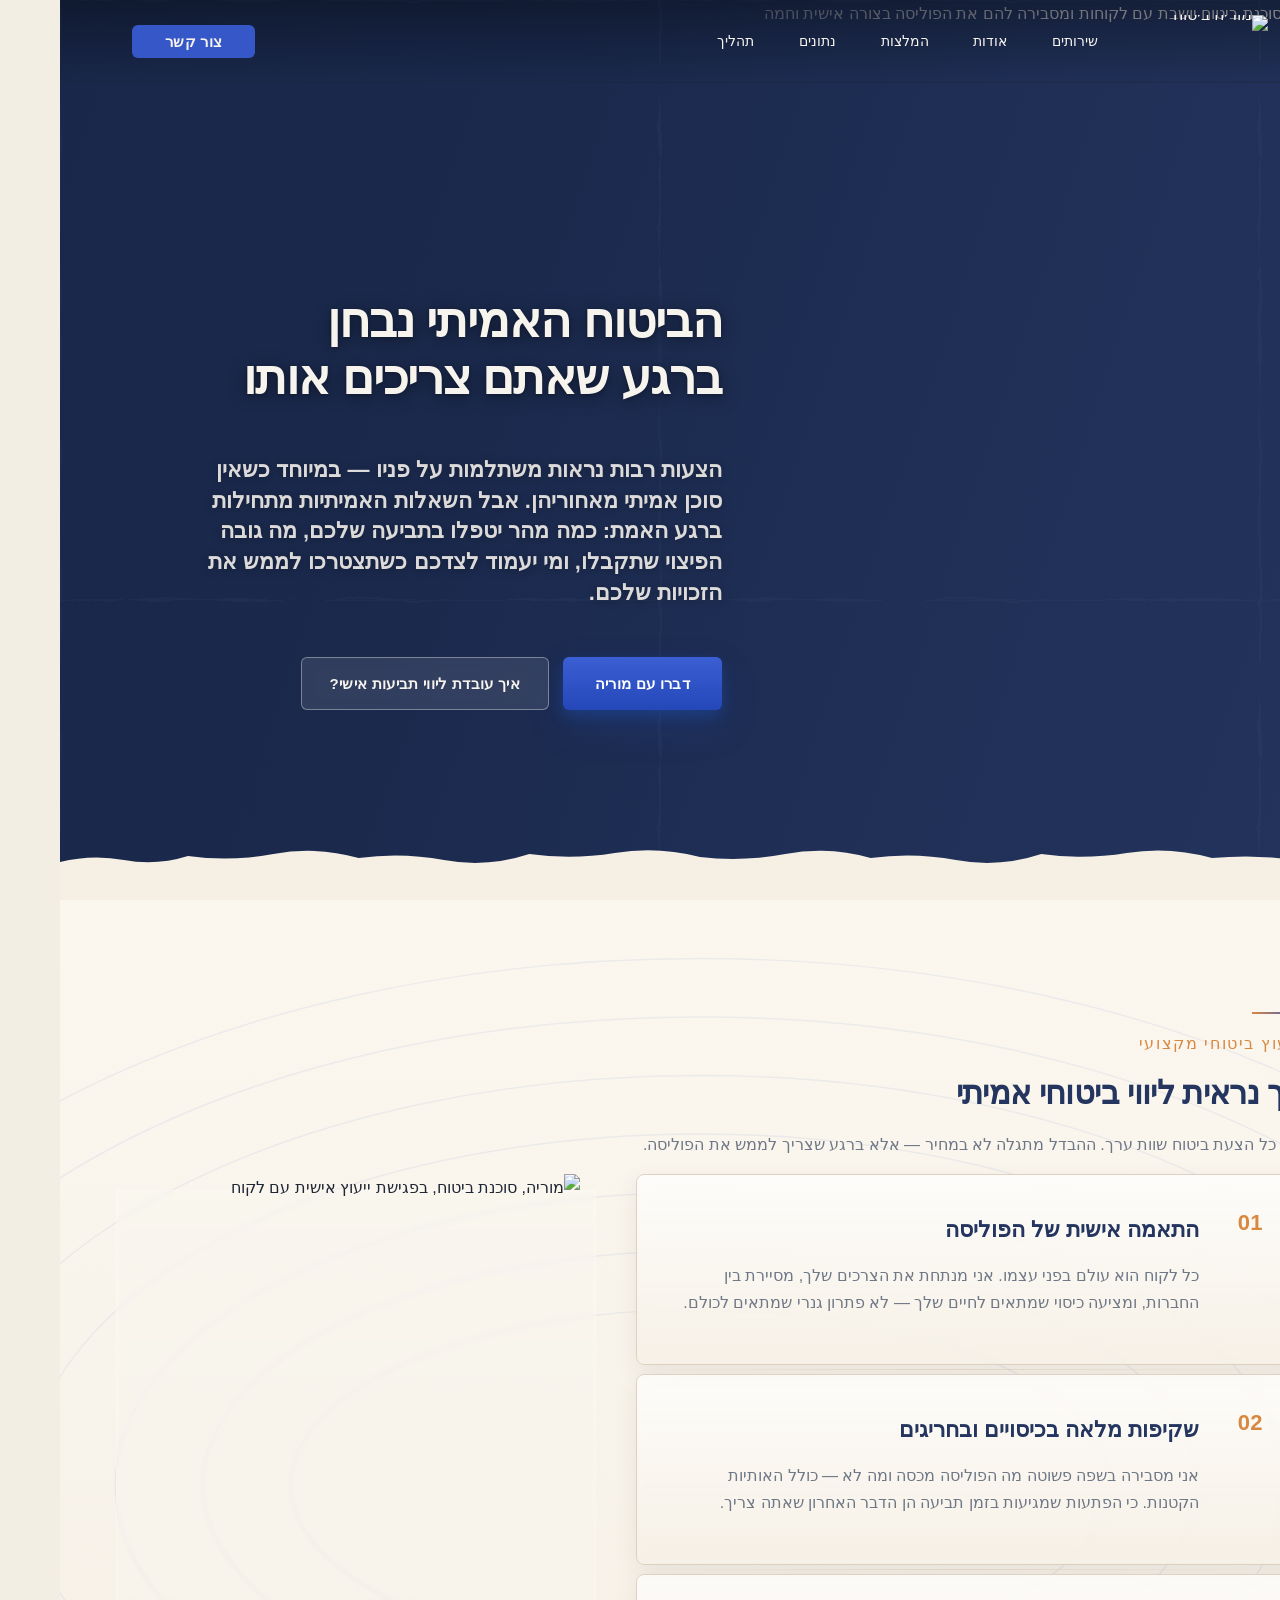
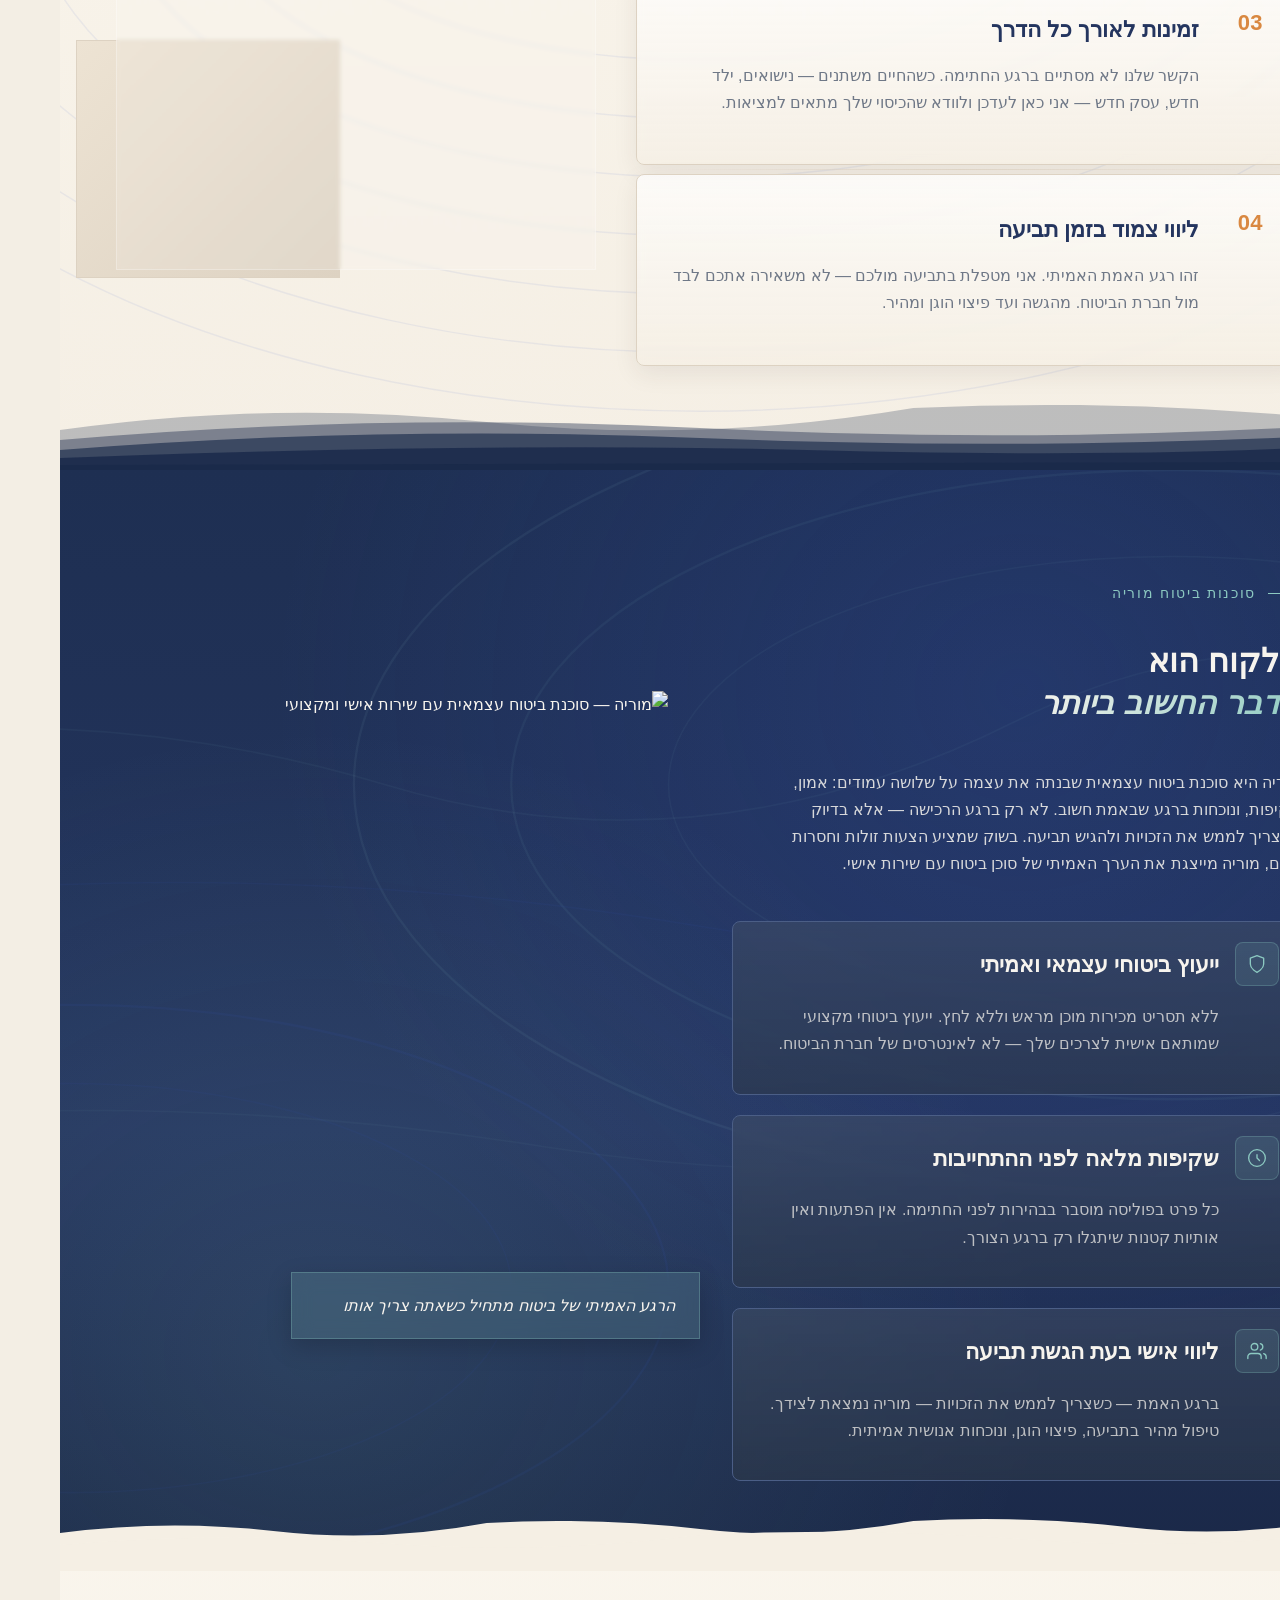
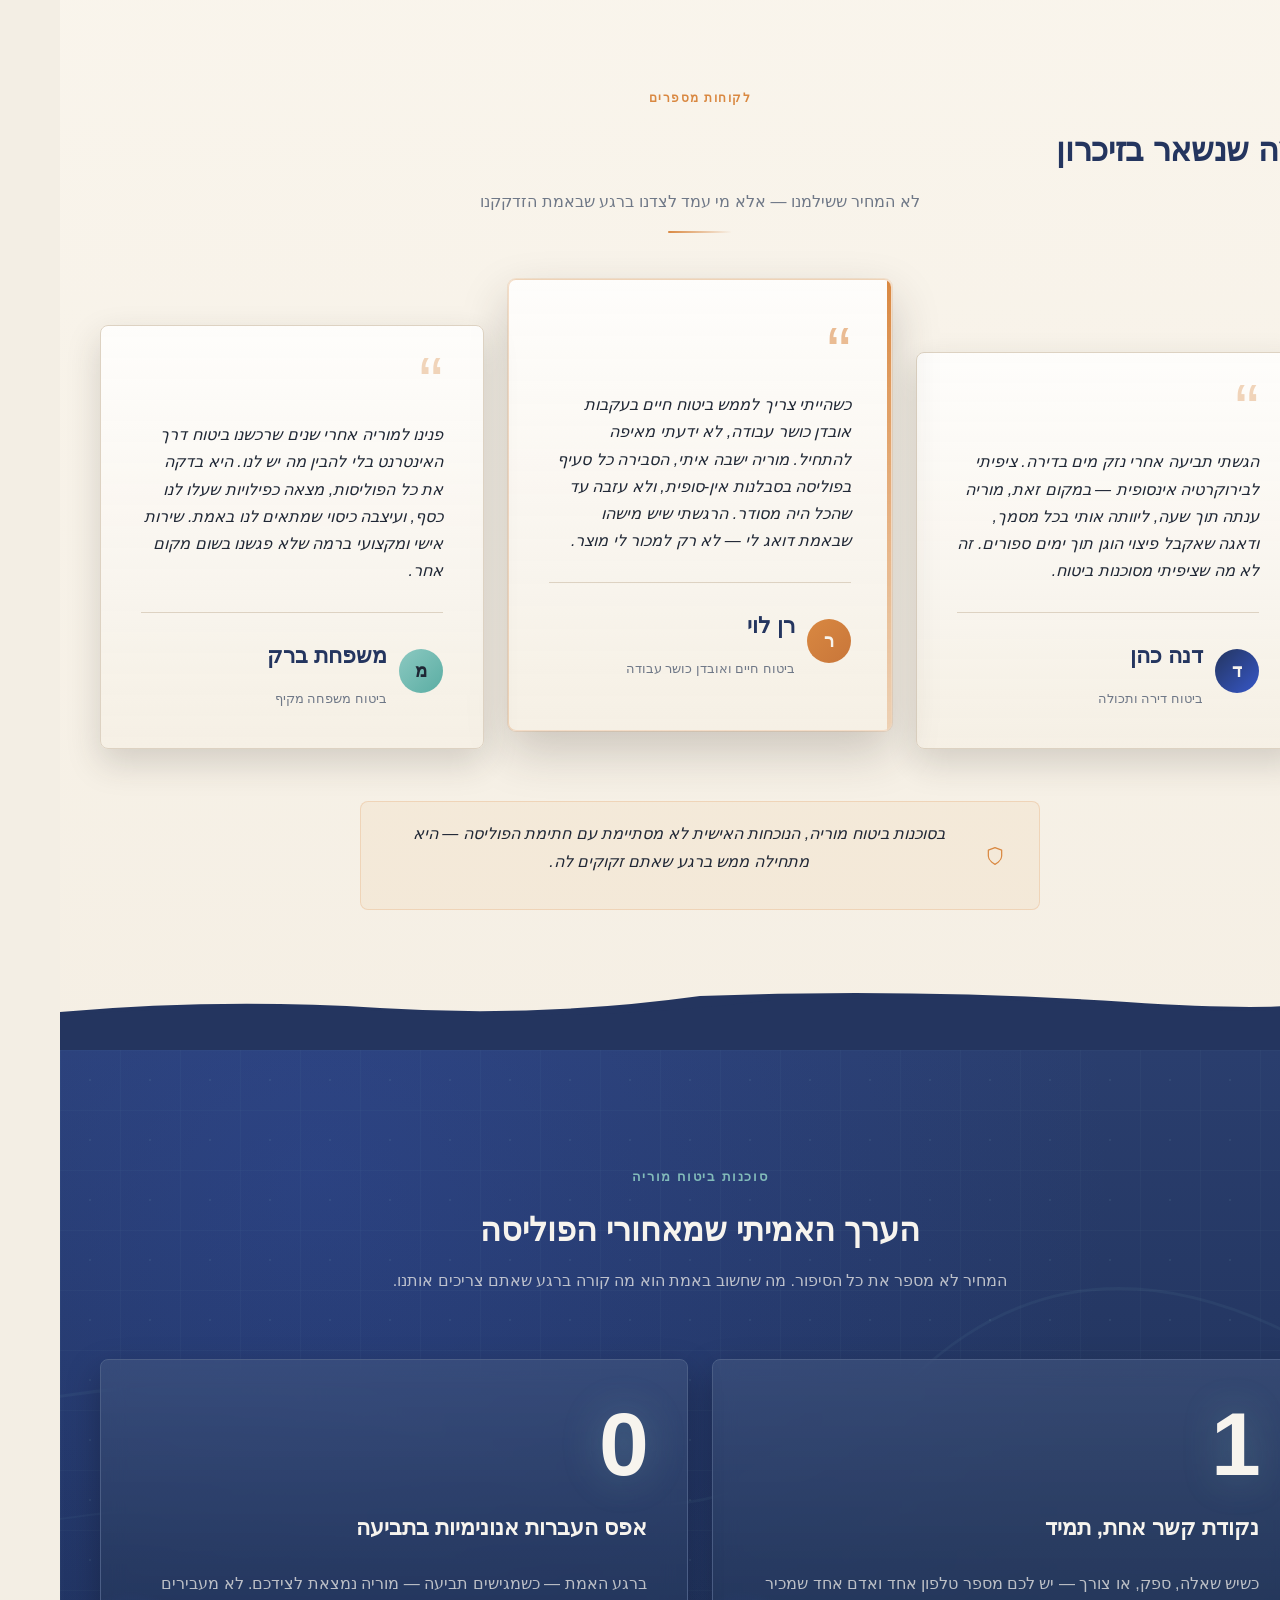
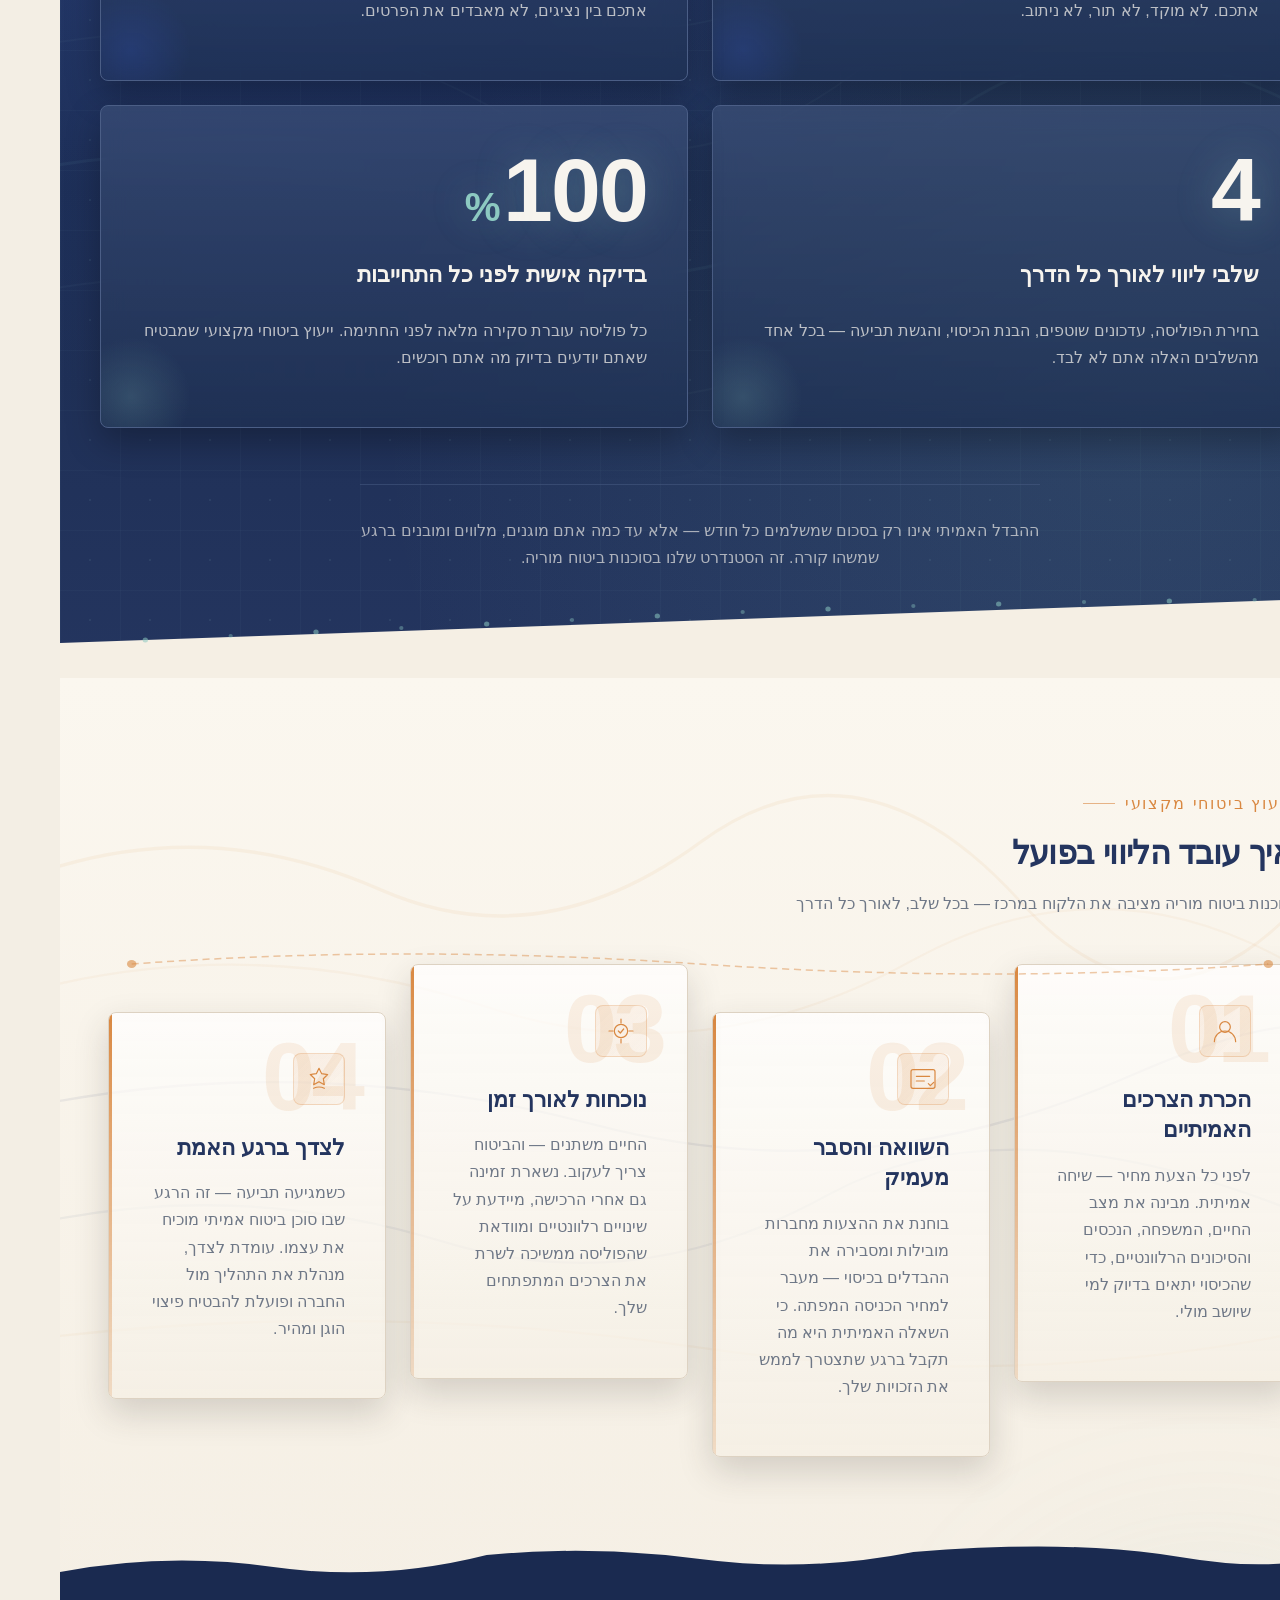
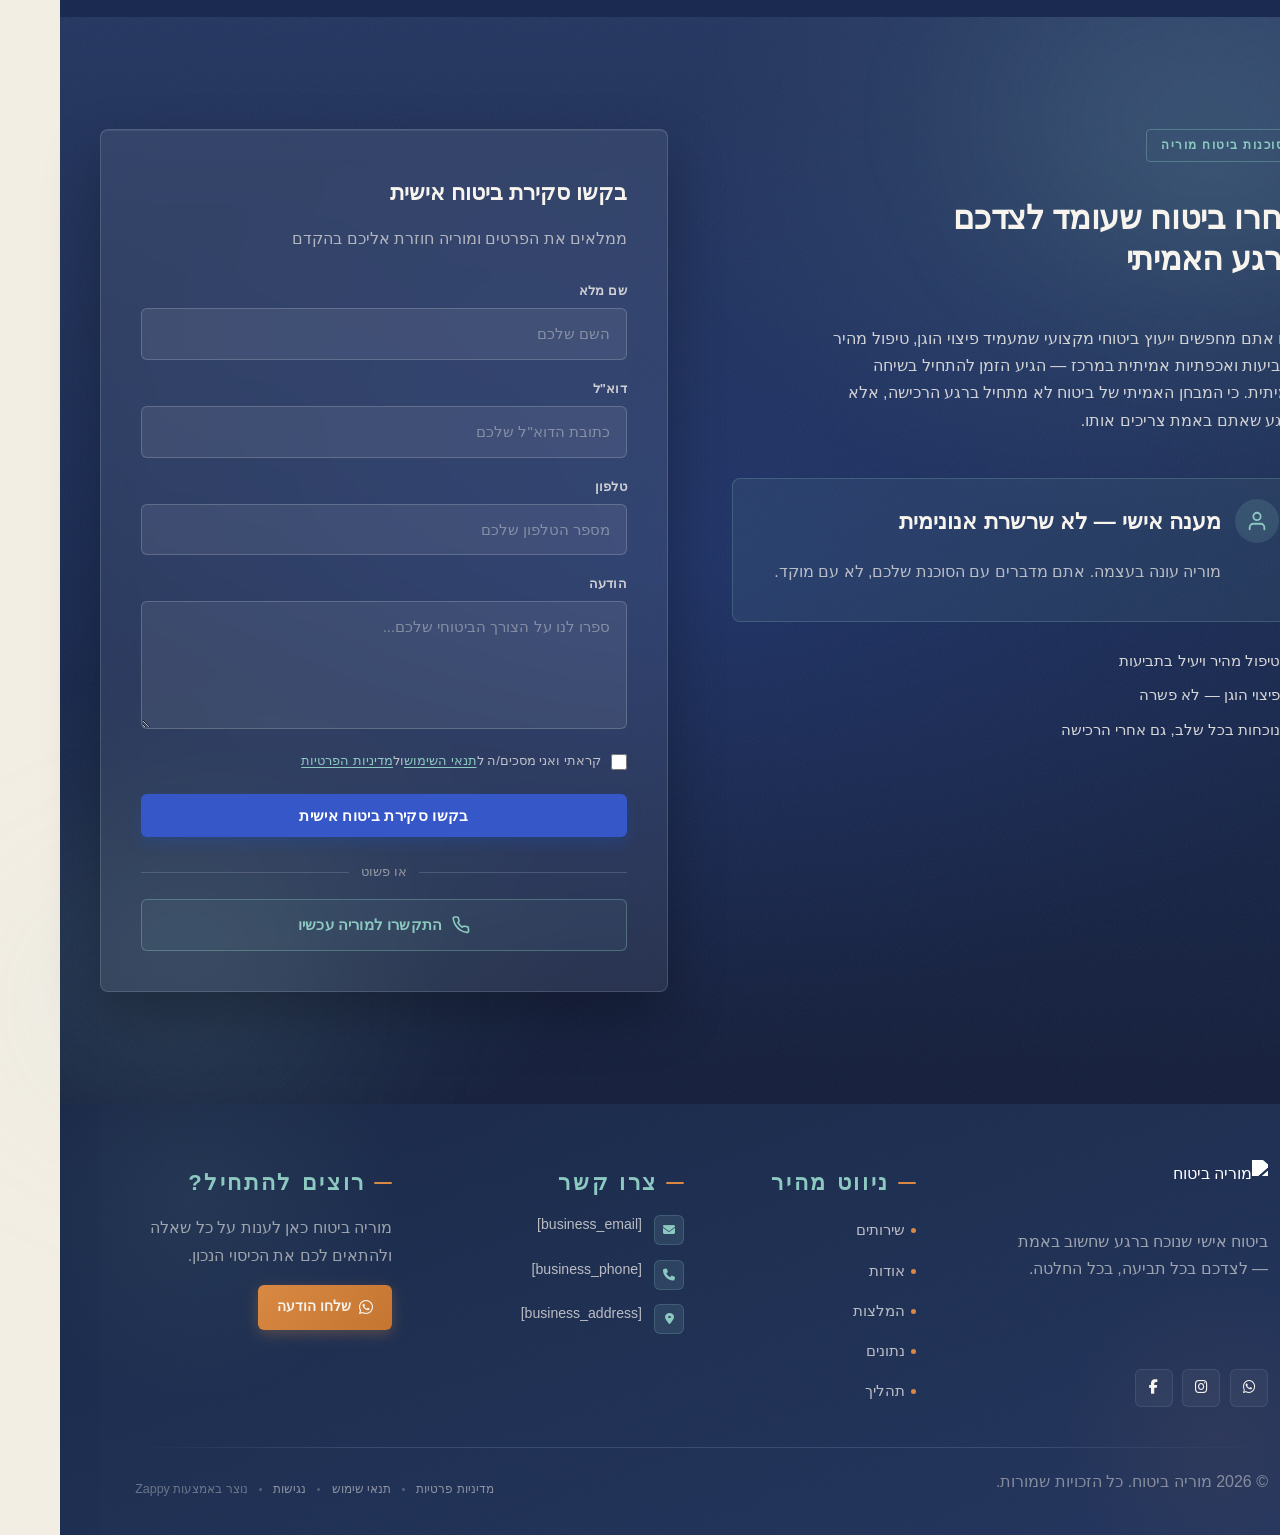
==== commit 1c310d38: "Background sync: Progressive GitHub Sync" ====
--- a/public/index.html
+++ b/public/index.html
@@ -1 +1 @@
-<!doctype html><html dir="rtl" lang="he"><head><meta charset="UTF-8"><meta content="width=device-width,initial-scale=1" name="viewport"><meta content="index, follow" name="robots"><title>סוכנות ביטוח — מוריה ביטוח</title><meta content="Moriya is an independent insurance agent who places the client at the absolute center of her work. Her brand is built on trust, transparency, and being present " name="description"><meta content="סוכנות ביטוח, סוכן ביטוח עם שירות אישי, ייעוץ ביטוחי מקצועי, סוכנות ביטוח מוריה" name="keywords"><link href="/assets/favicon.ico" rel="icon" type="image/x-icon"><link href="/assets/favicon-16x16.png" rel="icon" type="image/png" sizes="16x16"><link href="/assets/favicon-32x32.png" rel="icon" type="image/png" sizes="32x32"><link href="/assets/favicon-48x48.png" rel="icon" type="image/png" sizes="48x48"><link href="/assets/favicon-192x192.png" rel="icon" type="image/png" sizes="192x192"><link href="/assets/favicon-512x512.png" rel="icon" type="image/png" sizes="512x512"><link href="/assets/apple-touch-icon.png" rel="apple-touch-icon"><script>!function(){"use strict";var t="22df28da-6964-4c1e-a399-9bb17cdcacbf",e="https://api.zappy5.com/api/analytics/track",a=18e5,n=2592e6,o=!0,i=!0,r=!0;var s=function(){var e="zappy_visitor_"+t,a=null;try{if(a=localStorage.getItem(e)){var o=JSON.parse(a),i=Date.now();if(i-o.created<n)return o.lastSeen=i,localStorage.setItem(e,JSON.stringify(o)),o.id}}catch(t){console.warn("Zappy Analytics: LocalStorage not available")}var r="zv_"+Date.now()+"_"+Math.random().toString(36).substr(2,9);try{localStorage.setItem(e,JSON.stringify({id:r,created:Date.now(),lastSeen:Date.now()}))}catch(t){}return r}(),c=function(){var e="zappy_session_"+t,n=null;try{if(n=sessionStorage.getItem(e)){var o=JSON.parse(n),i=Date.now();if(i-o.timestamp<a)return o.timestamp=i,sessionStorage.setItem(e,JSON.stringify(o)),o.id}}catch(t){console.warn("Zappy Analytics: SessionStorage not available")}var r="zs_"+Date.now()+"_"+Math.random().toString(36).substr(2,9);try{sessionStorage.setItem(e,JSON.stringify({id:r,timestamp:Date.now()}))}catch(t){}return r}();function l(a,n){n=n||{};var o={website_id:t,event_type:a,page_path:window.location.pathname,referrer:document.referrer||"direct",visitor_id:s,session_id:c,metadata:n};if(navigator.sendBeacon){var i=new Blob([JSON.stringify(o)],{type:"application/json"});navigator.sendBeacon(e,i)}else fetch(e,{method:"POST",headers:{"Content-Type":"application/json"},body:JSON.stringify(o),keepalive:!0}).catch(function(t){console.warn("Zappy Analytics: Failed to track event",t)})}o&&l("pageview",{title:document.title,url:window.location.href}),i&&document.addEventListener("click",function(t){var e=t.target;if("BUTTON"===e.tagName||e.closest("button")){var a="BUTTON"===e.tagName?e:e.closest("button");l("click",{element:"button",text:a.textContent.trim().substring(0,100),id:a.id||null,class:a.className||null})}else if("A"===e.tagName||e.closest("a")){var n="A"===e.tagName?e:e.closest("a");l("navigation",{element:"link",text:n.textContent.trim().substring(0,100),href:n.href,external:n.hostname!==window.location.hostname})}},!0),r&&document.addEventListener("submit",function(t){var e=t.target;l("form_submit",{form_id:e.id||null,form_name:e.name||null,form_action:e.action||null,form_method:e.method||"GET"})},!0);var d=Date.now();window.addEventListener("beforeunload",function(){l("page_unload",{time_on_page:Math.floor((Date.now()-d)/1e3),page_path:window.location.pathname})}),window.zappyAnalytics={track:l,getVisitorId:function(){return s},getSessionId:function(){return c}}}()</script><meta content="סוכנות ביטוח — מוריה ביטוח" property="og:title"><meta content="Moriya is an independent insurance agent who places the client at the absolute center of her work. Her brand is built on trust, transparency, and being present " property="og:description"><meta content="website" property="og:type"><meta content="he_IL" property="og:locale"><meta content="summary_large_image" name="twitter:card"><meta content="סוכנות ביטוח — מוריה ביטוח" name="twitter:title"><meta content="Moriya is an independent insurance agent who places the client at the absolute center of her work. Her brand is built on trust, transparency, and being present " name="twitter:description"><link href="https://cdnjs.cloudflare.com/ajax/libs/font-awesome/6.4.0/css/all.min.css" rel="stylesheet"><link href="/assets/favicon.ico" rel="icon" type="image/x-icon"><link href="/assets/favicon-16x16.png" rel="icon" type="image/png" sizes="16x16"><link href="/assets/favicon-32x32.png" rel="icon" type="image/png" sizes="32x32"><link href="/assets/favicon-48x48.png" rel="icon" type="image/png" sizes="48x48"><link href="/assets/favicon-192x192.png" rel="icon" type="image/png" sizes="192x192"><link href="/assets/favicon-512x512.png" rel="icon" type="image/png" sizes="512x512"><link href="/assets/apple-touch-icon.png" rel="apple-touch-icon"><link href="https://cdn.jsdelivr.net/npm/vanilla-cookieconsent@3/dist/cookieconsent.css" rel="stylesheet"><script src="https://cdn.jsdelivr.net/npm/vanilla-cookieconsent@3/dist/cookieconsent.umd.js"></script><script src="https://cdn.jsdelivr.net/gh/mickidum/acc_toolbar/acctoolbar/acctoolbar.min.js"></script><link href="/styles.css" rel="stylesheet"><style id="zappy-dropdown-submenu-styles">#navMenu li:has(.sub-menu),.nav-menu li:has(.sub-menu),.navbar li:has(.sub-menu),nav li:has(.sub-menu){position:relative}#navMenu .sub-menu,.nav-menu .sub-menu,.navbar .sub-menu,nav .sub-menu{display:block!important;position:absolute!important;top:100%;left:0;min-width:220px;background:#fff;border-radius:8px;box-shadow:0 8px 25px rgba(0,0,0,.15);padding:8px 0;opacity:0;visibility:hidden;transform:translateY(10px);transition:all .3s ease;z-index:1000;list-style:none;pointer-events:none}#navMenu li:hover>.sub-menu,.nav-menu li:hover>.sub-menu,.navbar li:hover>.sub-menu,nav li:hover>.sub-menu{opacity:1!important;visibility:visible!important;transform:translateY(0)!important;pointer-events:auto!important}.sub-menu li{list-style:none;margin:0;padding:0}.sub-menu a{display:block!important;padding:10px 16px!important;color:var(--text-dark,#333)!important;font-weight:500;text-decoration:none;white-space:nowrap;transition:background-color .2s}.sub-menu a:hover{background-color:#f5f5f5}[dir=rtl] .nav-menu .sub-menu,[dir=rtl] .navbar .sub-menu,[dir=rtl] nav .sub-menu,html[lang=ar] .nav-menu .sub-menu,html[lang=ar] .navbar .sub-menu,html[lang=ar] nav .sub-menu,html[lang=he] .nav-menu .sub-menu,html[lang=he] .navbar .sub-menu,html[lang=he] nav .sub-menu{left:auto!important;right:0!important}.sub-menu:empty,.sub-menu:not(:has(li)):not(:has(> a)),.sub-menu:not(:has(li:not(.zappy-hidden-menu-item))):not(:has(> a)){display:none!important;opacity:0!important;visibility:hidden!important;pointer-events:none!important}li:has(.menu-group-title):hover>.sub-menu{opacity:1!important;visibility:visible!important;transform:translateY(0)!important;pointer-events:auto!important}#navMenu>li>.menu-group-title,.nav-menu>li>.menu-group-title{display:inline-block;padding:.5rem 1rem;cursor:default;user-select:none}@media (max-width:768px){#navMenu .sub-menu,.nav-menu .sub-menu,.navbar .sub-menu,nav .sub-menu{position:static!important;transform:none!important;box-shadow:none!important;background:0 0!important;max-height:0;overflow:hidden;opacity:0;visibility:hidden;transition:max-height .3s ease,opacity .3s ease;padding:0!important;border-radius:0!important}.sub-menu.mobile-expanded{max-height:60vh!important;overflow-y:auto!important;opacity:1!important;visibility:visible!important;padding:8px 0 8px 16px!important}[dir=rtl] .sub-menu.mobile-expanded,html[lang=he] .sub-menu.mobile-expanded{padding:8px 16px 8px 0!important}#navMenu li:hover>.sub-menu,.nav-menu li:hover>.sub-menu,.navbar li:hover>.sub-menu,nav li:hover>.sub-menu{opacity:0;visibility:hidden;pointer-events:none}#navMenu li>.sub-menu.mobile-expanded,.nav-menu li>.sub-menu.mobile-expanded,.navbar li>.sub-menu.mobile-expanded,nav li>.sub-menu.mobile-expanded{opacity:1!important;visibility:visible!important;pointer-events:auto!important}#navMenu li:has(.sub-menu),.nav-menu li:has(.sub-menu),.navbar li:has(.sub-menu),nav li:has(.sub-menu){display:flex!important;flex-wrap:wrap!important;align-items:center!important;position:relative!important;min-height:44px!important}#navMenu li:has(.sub-menu)>a,.nav-menu li:has(.sub-menu)>a,.navbar li:has(.sub-menu)>a,nav li:has(.sub-menu)>a{flex:1!important;min-width:0!important}#navMenu li:has(.sub-menu)>.menu-group-title,.nav-menu li:has(.sub-menu)>.menu-group-title,.navbar li:has(.sub-menu)>.menu-group-title,nav li:has(.sub-menu)>.menu-group-title{flex:1!important;min-width:0!important;padding:0!important;line-height:inherit!important}#navMenu li:has(.sub-menu)>.sub-menu,.nav-menu li:has(.sub-menu)>.sub-menu,.navbar li:has(.sub-menu)>.sub-menu,nav li:has(.sub-menu)>.sub-menu{flex-basis:100%!important;width:100%!important}#navMenu li:has(.sub-menu)>a [class*=arrow],#navMenu li:has(.sub-menu)>a [class*=chevron],.nav-menu li:has(.sub-menu)>a .fa-angle-down,.nav-menu li:has(.sub-menu)>a .fa-chevron-down,.nav-menu li:has(.sub-menu)>a [class*=arrow],.nav-menu li:has(.sub-menu)>a [class*=chevron],nav li:has(.sub-menu)>a [class*=arrow],nav li:has(.sub-menu)>a [class*=chevron]{display:none!important;visibility:hidden!important}.mobile-submenu-toggle{display:flex!important;align-items:center!important;justify-content:center!important;width:44px!important;height:auto!important;background:0 0!important;border:none!important;cursor:pointer!important;color:var(--text-light)!important;position:static!important;flex-shrink:0!important;align-self:stretch!important;z-index:2!important;padding:0!important;margin:0!important}.mobile-submenu-toggle::after{content:''!important;width:0!important;height:0!important;border-left:6px solid transparent!important;border-right:6px solid transparent!important;border-top:7px solid currentColor!important;transition:transform .3s ease!important}.mobile-submenu-toggle.expanded::after{transform:rotate(180deg)!important}.sub-menu a{padding:10px 0!important;display:block!important;color:var(--text-light)!important}.navbar .sub-menu li a,.zappy-products-dropdown .sub-menu a,nav.navbar .sub-menu li a{color:var(--text-light)!important}}@media (min-width:769px){.mobile-submenu-toggle{display:none!important}}</style><style id="mobile-lang-menu-deployed-css">@media (max-width:768px){.lang-switcher,.nav-container .lang-switcher,.nav-cta-container .lang-switcher,.nav-ecommerce-icons .lang-switcher,.nav-icons-left .lang-switcher,.navbar .lang-switcher,.navbar .nav-cta-container .lang-switcher{display:none!important}.mobile-lang-menu{width:100%;border-top:1px solid rgba(128,128,128,.2);padding:8px 0 0 0;margin-top:8px}.mobile-lang-toggle{display:flex!important;align-items:center;justify-content:space-between;width:100%;padding:12px 16px;background:0 0;border:none;cursor:pointer;font-size:15px;color:inherit;font-family:inherit}.mobile-lang-toggle::after{content:'';display:inline-block;width:8px;height:8px;border-right:2px solid currentColor;border-bottom:2px solid currentColor;transform:rotate(45deg);transition:transform .3s ease;margin-left:8px}.mobile-lang-toggle.expanded::after{transform:rotate(-135deg)}.mobile-lang-options{max-height:0;overflow:hidden;transition:max-height .3s ease}.mobile-lang-options.expanded{max-height:300px}.mobile-lang-option{display:flex!important;align-items:center;gap:10px;padding:10px 24px;text-decoration:none;color:inherit;font-size:14px;font-family:inherit}.mobile-lang-option:hover{background:rgba(128,128,128,.1)}.mobile-lang-option.active{font-weight:600;opacity:.7;pointer-events:none}.mobile-lang-option img{width:20px;height:20px;border-radius:50%}}@media (min-width:769px){.mobile-lang-menu{display:none!important}}</style><style id="zappy-widget-visibility">#mic-access-tool-box,#mic-access-tool-general-button,#mic-init-access-tool #mic-access-tool-box,#mic-init-access-tool #mic-access-tool-general-button,#mic-init-access-tool .mic-access-tool-general-button,._access-icon,._access-menu,.mic-access-tool-box,.mic-access-tool-general-button,div[id*=mic-access-tool-box]{display:none!important;visibility:hidden!important;opacity:0!important;pointer-events:none!important}</style></head><body><nav class="navbar" dir="rtl"><button class="mobile-toggle" aria-label="Menu" id="mobileToggle"><svg viewBox="0 0 24 24" fill="none" height="24" width="24" class="hamburger-icon"><path d="M3 12h18M3 6h18M3 18h18" stroke="currentColor" stroke-width="2" stroke-linecap="round"></path></svg><svg viewBox="0 0 24 24" fill="none" height="24" width="24" class="close-icon" style="display:none"><path d="M18 6L6 18M6 6l12 12" stroke="currentColor" stroke-width="2" stroke-linecap="round"></path></svg></button><button class="phone-header-btn" aria-label="Call" data-phone="[business_phone]"><svg viewBox="0 0 24 24" fill="currentColor" height="20" width="20"><path d="M22 16.92v3a2 2 0 0 1-2.18 2 19.79 19.79 0 0 1-8.63-3.07 19.5 19.5 0 0 1-6-6 19.79 19.79 0 0 1-3.07-8.67A2 2 0 0 1 4.11 2h3a2 2 0 0 1 2 1.72 12.84 12.84 0 0 0 .7 2.81 2 2 0 0 1-.45 2.11L8.09 9.91a16 16 0 0 0 6 6l1.27-1.27a2 2 0 0 1 2.11-.45 12.84 12.84 0 0 0 2.81.7A2 2 0 0 1 22 16.92z"></path></svg></button><div class="nav-container"><div class="nav-right-group"><div class="nav-brand"><a href="/" class="logo-link"><img alt="מוריה ביטוח" src="/assets/logo-1775726956382-o4lq2y.webp?v=1775726957504-qp8sw4" class="logo"></a></div><ul class="nav-menu" id="navMenu"><li><a href="#services">שירותים</a></li><li><a href="#about">אודות</a></li><li><a href="#testimonials">המלצות</a></li><li><a href="#stats">נתונים</a></li><li><a href="#process">תהליך</a></li></ul></div><div class="nav-cta-container"><a href="#contact" class="nav-cta-btn">צור קשר</a></div></div></nav><script>window.addEventListener("load",function(){const e=document.querySelector(".navbar, nav, header");if(!e)return void console.log("[Navbar] Navbar element not found");let t=document.getElementById("mobileToggle")||document.querySelector(".mobile-toggle")||document.querySelector(".hamburger")||document.querySelector(".hamburger-menu")||document.querySelector(".menu-toggle")||document.querySelector(".burger-menu")||document.querySelector('[aria-label="Menu"]')||document.querySelector('[aria-label="תפריט"]');const o=document.querySelector(".phone-header-btn"),n=window.getComputedStyle(e);let r=n.backgroundColor;if(console.log("[Navbar] Initial navbar background:",r),"transparent"===r||"rgba(0, 0, 0, 0)"===r||r.startsWith("rgba")&&r.includes(", 0)")){const e=n.backgroundImage;if(e&&"none"!==e)console.log("[Navbar] Navbar has background image/gradient, using dark text"),r="rgb(240, 240, 240)";else{const e=window.getComputedStyle(document.body).backgroundColor;console.log("[Navbar] Navbar transparent, using body background:",e),r=e}}const i=r.match(/\d+/g);if(i&&i.length>=3){const e=(.299*parseInt(i[0])+.587*parseInt(i[1])+.114*parseInt(i[2]))/255;console.log("[Navbar] Mobile button colors preserved from Claude CSS (luminance:",e.toFixed(2)+")");const n=document.createElement("style");n.id="zappy-mobile-nav-fix";document.documentElement.lang;document.documentElement.dir,n.textContent='\n        /* Hide mobile buttons on desktop, show only on mobile */\n        @media (min-width: 769px) {\n          .mobile-toggle,\n          .phone-header-btn {\n            display: none !important;\n          }\n        }\n        \n        /* Show and position mobile buttons correctly on mobile */\n        @media (max-width: 768px) {\n          .mobile-toggle,\n          .phone-header-btn {\n            position: absolute !important;\n            top: 50% !important;\n            transform: translateY(-50%) !important;\n            z-index: 1001 !important;\n            display: flex !important;\n            align-items: center !important;\n            justify-content: center !important;\n            width: 36px !important;\n            height: 36px !important;\n            border-radius: 50% !important;\n            border: none !important;\n            cursor: pointer !important;\n            padding: 6px !important;\n            background: none !important;\n            color: var(--nav-text, var(--text-light)) !important;\n          }\n          \n          /* LTR positioning (default): hamburger LEFT, phone RIGHT */\n          html:not([dir="rtl"]):not([lang="he"]):not([lang="ar"]) .mobile-toggle,\n          html[dir="ltr"] .mobile-toggle {\n            left: 12px !important;\n            right: auto !important;\n          }\n          html:not([dir="rtl"]):not([lang="he"]):not([lang="ar"]) .phone-header-btn,\n          html[dir="ltr"] .phone-header-btn {\n            right: 12px !important;\n            left: auto !important;\n          }\n          \n          /* RTL positioning: hamburger RIGHT, phone LEFT */\n          html[dir="rtl"] .mobile-toggle,\n          html[lang="he"] .mobile-toggle,\n          html[lang="ar"] .mobile-toggle {\n            right: 12px !important;\n            left: auto !important;\n          }\n          html[dir="rtl"] .phone-header-btn,\n          html[lang="he"] .phone-header-btn,\n          html[lang="ar"] .phone-header-btn {\n            left: 12px !important;\n            right: auto !important;\n          }\n          \n          /* CRITICAL: Ensure nav-container has min-height on mobile */\n          /* All children are positioned absolutely/fixed on mobile, so height:auto collapses to 0 */\n          .nav-container {\n            min-height: 70px !important;\n            position: relative !important;\n          }\n          \n          /* Ensure SVG icons are properly sized and inherit color */\n          .mobile-toggle svg,\n          .phone-header-btn svg {\n            width: 24px !important;\n            height: 24px !important;\n            /* Don\'t force display - let JavaScript control hamburger/close toggle */\n          }\n          \n          /* Reset nav-cta-container on mobile - remove desktop box-shadow/padding */\n          /* that creates a visible ghost box when CTA button is hidden */\n          .nav-cta-container {\n            box-shadow: none !important;\n            padding: 0 !important;\n          }\n          \n          /* Hide nav-cta-container entirely on mobile when there\'s no lang-switcher */\n          /* (only the CTA button is inside, and it\'s hidden on mobile) */\n          .nav-cta-container:not(:has(.lang-switcher)) {\n            display: none !important;\n          }\n          \n          /* CRITICAL: Prevent hero image fade gradient from bleeding over headline text */\n          /* The .image-fade-gradient has bottom: -30px (extends below parent) */\n          /* On mobile stacked layout, this overlaps the h1 text below the image */\n          .hero-image-column {\n            overflow: hidden !important;\n          }\n          .image-fade-gradient {\n            bottom: 0 !important;\n          }\n          \n          /* Hide desktop language switcher on mobile - hamburger menu handles it */\n          /* High specificity to override stored CSS */\n          .lang-switcher,\n          .nav-cta-container .lang-switcher,\n          .nav-container .lang-switcher,\n          .navbar .lang-switcher,\n          .navbar .nav-cta-container .lang-switcher {\n            display: none !important;\n          }\n        }\n      ';const r=document.getElementById("zappy-mobile-nav-fix");r&&r.remove(),document.head.appendChild(n),console.log("[Navbar] Critical CSS injected for mobile nav positioning");const l=window.innerWidth<=768;if(t){const e=t.querySelector(".hamburger-icon"),o=t.querySelector(".close-icon");e&&(e.style.setProperty("width","24px","important"),e.style.setProperty("height","24px","important"),e.style.setProperty("display","block","important")),o&&(o.style.setProperty("width","24px","important"),o.style.setProperty("height","24px","important"),o.style.setProperty("display","none","important")),l?(t.style.setProperty("position","absolute","important"),t.style.setProperty("top","50%","important"),t.style.setProperty("transform","translateY(-50%)","important"),t.style.setProperty("z-index","1001","important"),t.style.removeProperty("left"),t.style.removeProperty("right"),console.log("[Navbar] Mobile toggle positioning applied (mobile viewport)")):(t.style.removeProperty("position"),t.style.removeProperty("top"),t.style.removeProperty("transform"),t.style.removeProperty("z-index"),t.style.removeProperty("left"),t.style.removeProperty("right"),console.log("[Navbar] Desktop viewport - cleared mobile toggle inline positioning"))}if(o){const e=o.querySelector("svg");e&&(e.style.width="24px",e.style.height="24px",e.setAttribute("width","24"),e.setAttribute("height","24")),l?(o.style.setProperty("position","absolute","important"),o.style.setProperty("top","50%","important"),o.style.setProperty("transform","translateY(-50%)","important"),o.style.setProperty("z-index","1001","important"),o.style.removeProperty("left"),o.style.removeProperty("right"),console.log("[Navbar] Phone button positioning applied (mobile viewport)")):(o.style.removeProperty("position"),o.style.removeProperty("top"),o.style.removeProperty("transform"),o.style.removeProperty("z-index"),o.style.removeProperty("left"),o.style.removeProperty("right"),console.log("[Navbar] Desktop viewport - cleared phone button inline positioning"))}}else console.log("[Navbar] Could not parse background color:",r);t=document.getElementById("mobileToggle")||document.querySelector(".mobile-toggle")||document.querySelector(".hamburger")||document.querySelector(".hamburger-menu")||document.querySelector(".menu-toggle")||document.querySelector(".burger-menu")||document.querySelector('[aria-label="Menu"]')||document.querySelector('[aria-label="תפריט"]');const l=document.getElementById("navMenu")||document.querySelector(".nav-menu")||document.querySelector(".nav-links")||document.querySelector("nav ul:not(.submenu)");if(!t||!l)return void console.log("[Navbar] Mobile toggle or menu not found:",{toggle:!!t,menu:!!l});l.id||(l.id="navMenu"),console.log("[Navbar] Initializing mobile menu...");const a=t.cloneNode(!0);t.parentNode.replaceChild(a,t),a.addEventListener("click",function(e){e.preventDefault(),e.stopPropagation();const t=this.querySelector(".hamburger-icon"),o=this.querySelector(".close-icon");l.classList.contains("active")?(l.classList.remove("active"),t&&t.style.setProperty("display","block","important"),o&&o.style.setProperty("display","none","important"),document.body.style.overflow="",console.log("[Navbar] Menu closed")):(l.classList.add("active"),t&&t.style.setProperty("display","none","important"),o&&o.style.setProperty("display","block","important"),document.body.style.overflow="hidden",console.log("[Navbar] Menu opened"))}),l.querySelectorAll("a").forEach(function(e){e.addEventListener("click",function(){if("#"===this.getAttribute("href"))return;const e=a.querySelector(".hamburger-icon"),t=a.querySelector(".close-icon");l.classList.remove("active"),e&&e.style.setProperty("display","block","important"),t&&t.style.setProperty("display","none","important"),document.body.style.overflow="",console.log("[Navbar] Menu closed (link clicked)")})});var s=l.querySelectorAll(".dropdown-toggle");s.forEach(function(e){e.addEventListener("click",function(e){e.preventDefault(),e.stopPropagation();var t=this.closest(".nav-dropdown");t&&(t.parentNode.querySelectorAll(".nav-dropdown.open").forEach(function(e){e!==t&&e.classList.remove("open")}),t.classList.toggle("open"),console.log("[Navbar] Dropdown toggled:",t.classList.contains("open")?"open":"closed"))})}),document.addEventListener("click",function(e){e.target.closest(".nav-dropdown")||document.querySelectorAll(".nav-dropdown.open").forEach(function(e){e.classList.remove("open")})}),console.log("[Navbar] Dropdown handlers initialized for "+s.length+" dropdowns"),o&&o.addEventListener("click",function(){const e=document.querySelectorAll('a[href^="tel:"]'),t=e.length>0?e[0].getAttribute("href").replace("tel:",""):"[business_phone]";window.location.href="tel:"+t,console.log("[Navbar] Phone button clicked")}),console.log("[Navbar] Mobile menu initialized successfully");const p=function(){const e=document.querySelector(".whatsapp-float");e&&(window.innerWidth>=769?(e.style.setProperty("display","none","important"),e.style.setProperty("visibility","hidden","important"),e.style.setProperty("opacity","0","important"),e.style.setProperty("pointer-events","none","important"),console.log("[WhatsApp] Button hidden on desktop")):(e.style.removeProperty("display"),e.style.removeProperty("visibility"),e.style.removeProperty("opacity"),e.style.removeProperty("pointer-events"),console.log("[WhatsApp] Button visible on mobile")))};let c;p(),window.addEventListener("resize",function(){clearTimeout(c),c=setTimeout(p,100)})})</script><main><section class="index-hero-section" data-layout-spec="בית-hero" dir="rtl" id="hero" data-hero-type="fullscreen-scrim"><div class="index-hero-bg-wrapper"><img alt="מוריה סוכנת ביטוח יושבת עם לקוחות ומסבירה להם את הפוליסה בצורה אישית וחמה" src="/assets/site-index-hero-image-1.webp" class="index-hero-bg-img" data-context="A warm cinematic editorial photograph of a caring Israeli female insurance agent sitting across from a family at a kitchen table, reviewing documents together with calm reassurance. The scene feels intimate and trustworthy — warm afternoon light, soft focus background, paper-grain film texture. The atmosphere is protective, human, and quietly confident. No corporate handshakes or generic office settings. Real life, real people, real guidance." data-placeholder="index-hero-image-1" height="700" width="1200" data-element-id="img-1775726964339-qxr8lu7la" data-element-type="image" data-hero-background="true" data-hero-bg="true"></div><div class="index-hero-scrim" aria-hidden="true"></div><div class="index-hero-topo" aria-hidden="true"></div><div class="index-hero-container"><div class="index-hero-content"><div class="index-hero-logo"></div><p>מוריה ביטוח</p><h2></h2><h1 class="index-hero-headline">הביטוח האמיתי נבחן<br>ברגע שאתם צריכים אותו</h1><h3 class="index-hero-subtitle">הצעות רבות נראות משתלמות על פניו — במיוחד כשאין סוכן אמיתי מאחוריהן. אבל השאלות האמיתיות מתחילות ברגע האמת: כמה מהר יטפלו בתביעה שלכם, מה גובה הפיצוי שתקבלו, ומי יעמוד לצדכם כשתצטרכו לממש את הזכויות שלכם.</h3><div class="index-hero-ctas"><a href="#contact" class="index-hero-btn-primary" data-element-id="btn-1775726964338-rxlah8ayd" data-element-type="button" data-native-element="true">דברו עם מוריה</a><a href="#claims" class="index-hero-btn-secondary" data-element-id="btn-1775726964338-v9rf57lr6" data-element-type="button" data-native-element="true">איך עובדת ליווי תביעות אישי?</a></div></div></div><div class="index-hero-divider-wrapper"><svg viewBox="0 0 1440 90" xmlns="http://www.w3.org/2000/svg" aria-hidden="true" data-no-icon-edit="true" preserveAspectRatio="none"><path d="M0,90 L0,52 Q36,44 72,50 T144,46 Q192,52 240,44 T336,48 Q384,42 432,50 T528,44 Q576,50 624,43 T720,47 Q768,52 816,44 T912,48 Q960,42 1008,50 T1104,44 Q1152,50 1200,43 T1296,48 Q1344,44 1392,50 L1440,47 L1440,90 Z" fill="#F5EFE4"></path></svg></div></section><section class="index-services-section" data-layout-spec="בית-services" dir="rtl"><svg style="position:absolute" height="0" width="0"><defs><filter id="services-noise"><feTurbulence baseFrequency="0.65" numOctaves="2" stitchTiles="stitch" type="fractalNoise"></feTurbulence><feColorMatrix values="1 0 0 0 0.92 0 1 0 0 0.88 0 0 1 0 0.80 0 0 0 .06 0"></feColorMatrix></filter></defs></svg><div class="services-contour-bg" aria-hidden="true"><svg viewBox="0 0 1200 800" xmlns="http://www.w3.org/2000/svg" aria-hidden="true" data-no-icon-edit="true" preserveAspectRatio="xMidYMid slice"><g fill="none" opacity="0.07" stroke="var(--primary)" stroke-width="1"><ellipse cx="600" cy="400" rx="520" ry="280"></ellipse><ellipse cx="600" cy="400" rx="460" ry="240"></ellipse><ellipse cx="600" cy="400" rx="400" ry="200"></ellipse><ellipse cx="600" cy="400" rx="340" ry="160"></ellipse><ellipse cx="600" cy="400" rx="280" ry="120"></ellipse><ellipse cx="600" cy="400" rx="580" ry="320"></ellipse><ellipse cx="600" cy="400" rx="640" ry="360"></ellipse></g></svg></div><div class="services-container"><header class="services-header"><div class="services-header-line" aria-hidden="true"></div><p class="services-eyebrow">ייעוץ ביטוחי מקצועי</p><h2 class="services-title">כך נראית ליווי ביטוחי אמיתי</h2><p class="services-subtitle">לא כל הצעת ביטוח שוות ערך. ההבדל מתגלה לא במחיר — אלא ברגע שצריך לממש את הפוליסה.</p></header><div class="services-body"><div class="services-cards-col"><article class="service-card"><div class="service-card-inner"><div class="service-number" aria-hidden="true">01</div><div class="service-content"><h3 class="service-title">התאמה אישית של הפוליסה</h3><p>כל לקוח הוא עולם בפני עצמו. אני מנתחת את הצרכים שלך, מסיירת בין החברות, ומציעה כיסוי שמתאים לחיים שלך — לא פתרון גנרי שמתאים לכולם.</p></div></div></article><div class="service-separator" aria-hidden="true"></div><article class="service-card"><div class="service-card-inner"><div class="service-number" aria-hidden="true">02</div><div class="service-content"><h3 class="service-title">שקיפות מלאה בכיסויים ובחריגים</h3><p>אני מסבירה בשפה פשוטה מה הפוליסה מכסה ומה לא — כולל האותיות הקטנות. כי הפתעות שמגיעות בזמן תביעה הן הדבר האחרון שאתה צריך.</p></div></div></article><div class="service-separator" aria-hidden="true"></div><article class="service-card"><div class="service-card-inner"><div class="service-number" aria-hidden="true">03</div><div class="service-content"><h3 class="service-title">זמינות לאורך כל הדרך</h3><p>הקשר שלנו לא מסתיים ברגע החתימה. כשהחיים משתנים — נישואים, ילד חדש, עסק חדש — אני כאן לעדכן ולוודא שהכיסוי שלך מתאים למציאות.</p></div></div></article><div class="service-separator" aria-hidden="true"></div><article class="service-card"><div class="service-card-inner"><div class="service-number" aria-hidden="true">04</div><div class="service-content"><h3 class="service-title">ליווי צמוד בזמן תביעה</h3><p>זהו רגע האמת האמיתי. אני מטפלת בתביעה מולכם — לא משאירה אתכם לבד מול חברת הביטוח. מהגשה ועד פיצוי הוגן ומהיר.</p></div></div></article></div><div class="services-image-col"><div class="services-image-wrapper"><div class="services-image-frost" aria-hidden="true"></div><img alt="מוריה, סוכנת ביטוח, בפגישת ייעוץ אישית עם לקוח" src="/assets/site-index-services-image-1.webp" data-context="A warm, documentary-style photograph of a professional female insurance agent in her 40s sitting across from a client at a desk, attentively reviewing documents together. The setting is a calm, modern office with natural light streaming through large windows. The agent is pointing to specific sections of a policy document, conveying trust, expertise, and genuine personal care. Warm tones, soft shadows, professional yet approachable atmosphere." data-placeholder="index-services-image-1" height="720" width="560"><div class="services-parchment-plate" aria-hidden="true"></div></div></div></div></div><div class="services-divider-wrapper"><svg viewBox="0 0 1200 100" xmlns="http://www.w3.org/2000/svg" aria-hidden="true" data-no-icon-edit="true" preserveAspectRatio="none"><path d="M0,60 Q200,30 400,52 T800,38 Q1000,28 1200,50 L1200,100 L0,100 Z" fill="#1a2a4a" opacity="0.25"></path><path d="M0,70 Q300,42 600,58 T1200,55 L1200,100 L0,100 Z" fill="#1a2a4a" opacity="0.4"></path><path d="M0,80 Q300,55 600,68 T1200,65 L1200,100 L0,100 Z" fill="#1a2a4a" opacity="0.65"></path><path d="M0,88 Q400,72 700,80 T1200,76 L1200,100 L0,100 Z" fill="#1a2a4a" opacity="0.85"></path><path d="M0,95 L1200,92 L1200,100 L0,100 Z" fill="#1a2a4a"></path></svg></div></section><section class="index-about-section" data-layout-spec="בית-about" dir="rtl" id="about"><div class="index-about-bg-decor" aria-hidden="true"><svg viewBox="0 0 1200 700" xmlns="http://www.w3.org/2000/svg" aria-hidden="true" data-no-icon-edit="true" preserveAspectRatio="xMidYMid slice" class="index-about-contour-svg"><ellipse cx="900" cy="200" rx="520" ry="260" fill="none" stroke="rgba(140,201,193,0.07)" stroke-width="1.5"></ellipse><ellipse cx="900" cy="200" rx="420" ry="200" fill="none" stroke="rgba(140,201,193,0.06)" stroke-width="1.5"></ellipse><ellipse cx="900" cy="200" rx="320" ry="145" fill="none" stroke="rgba(140,201,193,0.05)" stroke-width="1"></ellipse><ellipse cx="200" cy="520" rx="380" ry="180" fill="none" stroke="rgba(54,87,200,0.08)" stroke-width="1.5"></ellipse><ellipse cx="200" cy="520" rx="280" ry="130" fill="none" stroke="rgba(54,87,200,0.06)" stroke-width="1"></ellipse><path d="M0,180 Q200,140 400,200 T800,160 T1200,190" fill="none" stroke="rgba(140,201,193,0.05)" stroke-width="1"></path><path d="M0,280 Q300,240 600,290 T1200,260" fill="none" stroke="rgba(54,87,200,0.06)" stroke-width="1"></path><path d="M0,420 Q250,390 500,430 T1000,400 T1200,420" fill="none" stroke="rgba(140,201,193,0.04)" stroke-width="1"></path></svg></div><div class="index-about-container"><div class="index-about-grid"><div class="index-about-content"><div class="index-about-label"><span class="index-about-label-line"></span><span class="index-about-label-text">סוכנות ביטוח מוריה</span></div><h2 class="index-about-heading">הלקוח הוא<br><em class="index-about-heading-em">הדבר החשוב ביותר</em></h2><p class="index-about-lead">מוריה היא סוכנת ביטוח עצמאית שבנתה את עצמה על שלושה עמודים: אמון, שקיפות, ונוכחות ברגע שבאמת חשוב. לא רק ברגע הרכישה — אלא בדיוק כשצריך לממש את הזכויות ולהגיש תביעה. בשוק שמציע הצעות זולות וחסרות פנים, מוריה מייצגת את הערך האמיתי של סוכן ביטוח עם שירות אישי.</p><div class="index-about-proof-points"><div class="index-about-proof-item"><div class="index-about-proof-icon-wrap"><svg viewBox="0 0 24 24" xmlns="http://www.w3.org/2000/svg" aria-hidden="true" data-element-type="icon" data-icon-type="svg" fill="none" stroke="currentColor" stroke-linecap="round" stroke-linejoin="round" stroke-width="1.6"><path d="M12 22s8-4 8-10V5l-8-3-8 3v7c0 6 8 10 8 10z"></path></svg></div><div class="index-about-proof-content"><h3 class="index-about-proof-title">ייעוץ ביטוחי עצמאי ואמיתי</h3><p class="index-about-proof-desc">ללא תסריט מכירות מוכן מראש וללא לחץ. ייעוץ ביטוחי מקצועי שמותאם אישית לצרכים שלך — לא לאינטרסים של חברת הביטוח.</p></div></div><div class="index-about-proof-item"><div class="index-about-proof-icon-wrap"><svg viewBox="0 0 24 24" xmlns="http://www.w3.org/2000/svg" aria-hidden="true" data-element-type="icon" data-icon-type="svg" fill="none" stroke="currentColor" stroke-linecap="round" stroke-linejoin="round" stroke-width="1.6"><circle cx="12" cy="12" r="10"></circle><path d="M12 8v4l3 3"></path></svg></div><div class="index-about-proof-content"><h3 class="index-about-proof-title">שקיפות מלאה לפני ההתחייבות</h3><p class="index-about-proof-desc">כל פרט בפוליסה מוסבר בבהירות לפני החתימה. אין הפתעות ואין אותיות קטנות שיתגלו רק ברגע הצורך.</p></div></div><div class="index-about-proof-item"><div class="index-about-proof-icon-wrap"><svg viewBox="0 0 24 24" xmlns="http://www.w3.org/2000/svg" aria-hidden="true" data-element-type="icon" data-icon-type="svg" fill="none" stroke="currentColor" stroke-linecap="round" stroke-linejoin="round" stroke-width="1.6"><path d="M17 21v-2a4 4 0 0 0-4-4H5a4 4 0 0 0-4 4v2"></path><circle cx="9" cy="7" r="4"></circle><path d="M23 21v-2a4 4 0 0 0-3-3.87"></path><path d="M16 3.13a4 4 0 0 1 0 7.75"></path></svg></div><div class="index-about-proof-content"><h3 class="index-about-proof-title">ליווי אישי בעת הגשת תביעה</h3><p class="index-about-proof-desc">ברגע האמת — כשצריך לממש את הזכויות — מוריה נמצאת לצידך. טיפול מהיר בתביעה, פיצוי הוגן, ונוכחות אנושית אמיתית.</p></div></div></div></div><div class="index-about-portrait-col"><div class="index-about-portrait-frame"><img alt="מוריה — סוכנת ביטוח עצמאית עם שירות אישי ומקצועי" src="/assets/site-index-about-image-1.webp" class="index-about-portrait-img" data-context="Professional portrait of a warm, confident Israeli female insurance agent named Moriya, mid-30s to mid-40s, photographed in a premium editorial style. She is dressed in elegant professional attire — muted navy or charcoal tones. She has a calm, reassuring expression conveying trust and expertise. Soft directional lighting, shallow depth of field, neutral or slightly textured studio background. The image should feel human and authoritative, not corporate stock photography. High-end portrait photography, premium editorial quality." data-placeholder="index-about-image-1" height="720" width="560"><div class="index-about-portrait-panel" aria-hidden="true"><span class="index-about-panel-quote">הרגע האמיתי של ביטוח מתחיל כשאתה צריך אותו</span></div></div></div></div></div><div class="index-about-divider-wrapper"><svg viewBox="0 0 1200 90" xmlns="http://www.w3.org/2000/svg" aria-hidden="true" data-no-icon-edit="true" preserveAspectRatio="none"><path d="M0,90 L0,52 Q100,38 200,50 T400,42 Q500,36 600,48 T800,40 Q900,34 1000,46 T1200,38 L1200,90 Z" fill="#F5EFE4"></path><path d="M0,90 L0,64 Q150,50 300,62 T600,54 Q750,46 900,58 T1200,52 L1200,90 Z" fill="#F5EFE4"></path></svg></div></section><section class="index-testimonials-section" data-layout-spec="בית-testimonials" dir="rtl"><div class="index-testimonials-section__texture" aria-hidden="true"></div><div class="index-testimonials-section__container"><div class="index-testimonials-section__header"><span class="index-testimonials-section__eyebrow">לקוחות מספרים</span><h2 class="index-testimonials-section__title">מה שנשאר בזיכרון</h2><p class="index-testimonials-section__subtitle">לא המחיר ששילמנו — אלא מי עמד לצדנו ברגע שבאמת הזדקקנו</p><div class="index-testimonials-section__rule" aria-hidden="true"></div></div><div class="index-testimonials-section__grid"><article class="index-testimonials-section__card index-testimonials-section__card--side"><div class="index-testimonials-section__quote-mark" aria-hidden="true">“</div><blockquote class="index-testimonials-section__quote"><p>הגשתי תביעה אחרי נזק מים בדירה. ציפיתי לבירוקרטיה אינסופית — במקום זאת, מוריה ענתה תוך שעה, ליוותה אותי בכל מסמך, ודאגה שאקבל פיצוי הוגן תוך ימים ספורים. זה לא מה שציפיתי מסוכנות ביטוח.</p></blockquote><footer class="index-testimonials-section__attribution"><div class="index-testimonials-section__avatar" aria-hidden="true"><span>ד</span></div><div class="index-testimonials-section__author-info"><h3 class="index-testimonials-section__author-name">דנה כהן</h3><span class="index-testimonials-section__author-label">ביטוח דירה ותכולה</span></div></footer></article><article class="index-testimonials-section__card index-testimonials-section__card--center"><div class="index-testimonials-section__quote-mark" aria-hidden="true">“</div><blockquote class="index-testimonials-section__quote"><p>כשהייתי צריך לממש ביטוח חיים בעקבות אובדן כושר עבודה, לא ידעתי מאיפה להתחיל. מוריה ישבה איתי, הסבירה כל סעיף בפוליסה בסבלנות אין-סופית, ולא עזבה עד שהכל היה מסודר. הרגשתי שיש מישהו שבאמת דואג לי — לא רק למכור לי מוצר.</p></blockquote><footer class="index-testimonials-section__attribution"><div class="index-testimonials-section__avatar index-testimonials-section__avatar--accent" aria-hidden="true"><span>ר</span></div><div class="index-testimonials-section__author-info"><h3 class="index-testimonials-section__author-name">רן לוי</h3><span class="index-testimonials-section__author-label">ביטוח חיים ואובדן כושר עבודה</span></div></footer><div class="index-testimonials-section__card-accent" aria-hidden="true"></div></article><article class="index-testimonials-section__card index-testimonials-section__card--side"><div class="index-testimonials-section__quote-mark" aria-hidden="true">“</div><blockquote class="index-testimonials-section__quote"><p>פנינו למוריה אחרי שנים שרכשנו ביטוח דרך האינטרנט בלי להבין מה יש לנו. היא בדקה את כל הפוליסות, מצאה כפילויות שעלו לנו כסף, ועיצבה כיסוי שמתאים לנו באמת. שירות אישי ומקצועי ברמה שלא פגשנו בשום מקום אחר.</p></blockquote><footer class="index-testimonials-section__attribution"><div class="index-testimonials-section__avatar index-testimonials-section__avatar--secondary" aria-hidden="true"><span>מ</span></div><div class="index-testimonials-section__author-info"><h3 class="index-testimonials-section__author-name">משפחת ברק</h3><span class="index-testimonials-section__author-label">ביטוח משפחה מקיף</span></div></footer></article></div><div class="index-testimonials-section__reassurance"><div class="index-testimonials-section__reassurance-icon" aria-hidden="true"><svg viewBox="0 0 24 24" xmlns="http://www.w3.org/2000/svg" data-element-type="icon" data-icon-type="svg" fill="none" height="20" width="20"><path d="M12 22s8-4 8-10V5l-8-3-8 3v7c0 6 8 10 8 10z" stroke="currentColor" stroke-width="1.5" stroke-linejoin="round"></path></svg></div><p class="index-testimonials-section__reassurance-text">בסוכנות ביטוח מוריה, הנוכחות האישית לא מסתיימת עם חתימת הפוליסה — היא מתחילה ממש ברגע שאתם זקוקים לה.</p></div></div><div class="index-testimonials-section__divider-wrapper"><svg viewBox="0 0 1440 90" xmlns="http://www.w3.org/2000/svg" aria-hidden="true" data-no-icon-edit="true" preserveAspectRatio="none"><defs><linearGradient id="copperRibbon" x1="0" x2="1" y1="0" y2="0"><stop offset="0%" stop-color="#D98841" stop-opacity="0.18"></stop><stop offset="40%" stop-color="#C8763A" stop-opacity="0.10"></stop><stop offset="100%" stop-color="#24355F" stop-opacity="0"></stop></linearGradient></defs><path d="M0,52 Q180,38 360,48 T720,36 Q960,28 1200,42 T1440,30 L1440,58 Q1200,70 960,58 T720,62 Q480,70 240,60 T0,68 Z" fill="#24355F"></path><path d="M0,90 L0,55 Q200,42 400,52 T800,40 Q1000,34 1200,46 T1440,38 L1440,90 Z" fill="#24355F"></path></svg></div></section><section class="index-stats-section" data-layout-spec="בית-stats" dir="rtl"><div class="index-stats-section__bg-grid" aria-hidden="true"><svg xmlns="http://www.w3.org/2000/svg" aria-hidden="true" data-no-icon-edit="true" preserveAspectRatio="none" height="100%" width="100%"><defs><pattern height="60" id="atlas-grid" patternUnits="userSpaceOnUse" width="60"><path d="M 60 0 L 0 0 0 60" fill="none" stroke="rgba(140,201,193,0.07)" stroke-width="1"></path></pattern><pattern height="60" id="atlas-dots" patternUnits="userSpaceOnUse" width="60"><circle cx="30" cy="30" r="1" fill="rgba(140,201,193,0.12)"></circle></pattern></defs><rect height="100%" width="100%" fill="url(#atlas-grid)"></rect><rect height="100%" width="100%" fill="url(#atlas-dots)"></rect></svg></div><div class="index-stats-section__contour" aria-hidden="true"><svg viewBox="0 0 1200 600" xmlns="http://www.w3.org/2000/svg" aria-hidden="true" data-no-icon-edit="true" preserveAspectRatio="none"><path d="M-100,180 Q200,140 400,200 T800,160 T1300,190" fill="none" stroke="rgba(140,201,193,0.06)" stroke-width="1.5"></path><path d="M-100,240 Q200,200 400,260 T800,220 T1300,250" fill="none" stroke="rgba(140,201,193,0.05)" stroke-width="1"></path><path d="M-100,300 Q200,260 400,320 T800,280 T1300,310" fill="none" stroke="rgba(140,201,193,0.04)" stroke-width="1"></path><path d="M-100,360 Q200,320 400,380 T800,340 T1300,370" fill="none" stroke="rgba(140,201,193,0.06)" stroke-width="1.5"></path><path d="M-100,420 Q200,380 400,440 T800,400 T1300,430" fill="none" stroke="rgba(140,201,193,0.04)" stroke-width="1"></path></svg></div><div class="index-stats-section__container"><div class="index-stats-section__header"><span class="index-stats-section__eyebrow">סוכנות ביטוח מוריה</span><h2 class="index-stats-section__title">הערך האמיתי שמאחורי הפוליסה</h2><p class="index-stats-section__subtitle">המחיר לא מספר את כל הסיפור. מה שחשוב באמת הוא מה קורה ברגע שאתם צריכים אותנו.</p></div><div class="index-stats-section__grid"><article class="index-stats-section__panel"><div class="index-stats-section__panel-inner"><div class="index-stats-section__numeral">1</div><div class="index-stats-section__panel-content"><h3 class="index-stats-section__panel-title">נקודת קשר אחת, תמיד</h3><p class="index-stats-section__panel-text">כשיש שאלה, ספק, או צורך — יש לכם מספר טלפון אחד ואדם אחד שמכיר אתכם. לא מוקד, לא תור, לא ניתוב.</p></div></div><div class="index-stats-section__panel-accent" aria-hidden="true"></div></article><article class="index-stats-section__panel"><div class="index-stats-section__panel-inner"><div class="index-stats-section__numeral">0</div><div class="index-stats-section__panel-content"><h3 class="index-stats-section__panel-title">אפס העברות אנונימיות בתביעה</h3><p class="index-stats-section__panel-text">ברגע האמת — כשמגישים תביעה — מוריה נמצאת לצידכם. לא מעבירים אתכם בין נציגים, לא מאבדים את הפרטים.</p></div></div><div class="index-stats-section__panel-accent" aria-hidden="true"></div></article><article class="index-stats-section__panel"><div class="index-stats-section__panel-inner"><div class="index-stats-section__numeral">4</div><div class="index-stats-section__panel-content"><h3 class="index-stats-section__panel-title">שלבי ליווי לאורך כל הדרך</h3><p class="index-stats-section__panel-text">בחירת הפוליסה, עדכונים שוטפים, הבנת הכיסוי, והגשת תביעה — בכל אחד מהשלבים האלה אתם לא לבד.</p></div></div><div class="index-stats-section__panel-accent index-stats-section__panel-accent--alt" aria-hidden="true"></div></article><article class="index-stats-section__panel"><div class="index-stats-section__panel-inner"><div class="index-stats-section__numeral">100<span class="index-stats-section__numeral-pct">%</span></div><div class="index-stats-section__panel-content"><h3 class="index-stats-section__panel-title">בדיקה אישית לפני כל התחייבות</h3><p class="index-stats-section__panel-text">כל פוליסה עוברת סקירה מלאה לפני החתימה. ייעוץ ביטוחי מקצועי שמבטיח שאתם יודעים בדיוק מה אתם רוכשים.</p></div></div><div class="index-stats-section__panel-accent index-stats-section__panel-accent--alt" aria-hidden="true"></div></article></div><div class="index-stats-section__footer-text"><p>ההבדל האמיתי אינו רק בסכום שמשלמים כל חודש — אלא עד כמה אתם מוגנים, מלווים ומובנים ברגע שמשהו קורה. זה הסטנדרט שלנו בסוכנות ביטוח מוריה.</p></div></div><div class="index-stats-section__divider-wrapper"><svg viewBox="0 0 1200 90" xmlns="http://www.w3.org/2000/svg" aria-hidden="true" data-no-icon-edit="true" preserveAspectRatio="none"><path d="M0,90 L0,55 L1200,10 L1200,90 Z" fill="#F5EFE4"></path><circle cx="80" cy="52" r="2.5" fill="rgba(140,201,193,0.55)"></circle><circle cx="160" cy="48" r="2" fill="rgba(140,201,193,0.4)"></circle><circle cx="240" cy="44" r="2.5" fill="rgba(140,201,193,0.55)"></circle><circle cx="320" cy="40" r="2" fill="rgba(140,201,193,0.4)"></circle><circle cx="400" cy="36" r="2.5" fill="rgba(140,201,193,0.55)"></circle><circle cx="480" cy="32" r="2" fill="rgba(140,201,193,0.4)"></circle><circle cx="560" cy="28" r="2.5" fill="rgba(140,201,193,0.55)"></circle><circle cx="640" cy="24" r="2" fill="rgba(140,201,193,0.4)"></circle><circle cx="720" cy="21" r="2.5" fill="rgba(140,201,193,0.55)"></circle><circle cx="800" cy="18" r="2" fill="rgba(140,201,193,0.4)"></circle><circle cx="880" cy="16" r="2.5" fill="rgba(140,201,193,0.55)"></circle><circle cx="960" cy="14" r="2" fill="rgba(140,201,193,0.4)"></circle><circle cx="1040" cy="13" r="2.5" fill="rgba(140,201,193,0.55)"></circle><circle cx="1120" cy="12" r="2" fill="rgba(140,201,193,0.4)"></circle></svg></div></section><section class="index-process-section" data-layout-spec="בית-process" dir="rtl" id="process"><div class="index-process-texture" aria-hidden="true"></div><div class="index-process-contour" aria-hidden="true"><svg viewBox="0 0 1200 400" xmlns="http://www.w3.org/2000/svg" aria-hidden="true" data-no-icon-edit="true" preserveAspectRatio="none"><path d="M0,80 Q150,60 300,90 T600,70 T900,95 T1200,75" fill="none" stroke="rgba(217,136,65,0.08)" stroke-width="1.5"></path><path d="M0,130 Q200,110 400,140 T800,120 T1200,135" fill="none" stroke="rgba(217,136,65,0.06)" stroke-width="1"></path><path d="M0,180 Q250,160 500,190 T1000,170 T1200,185" fill="none" stroke="rgba(36,53,95,0.07)" stroke-width="1"></path><path d="M0,230 Q180,215 360,240 T720,220 T1200,235" fill="none" stroke="rgba(36,53,95,0.05)" stroke-width="1"></path><path d="M0,280 Q300,265 600,285 T1200,275" fill="none" stroke="rgba(217,136,65,0.05)" stroke-width="1"></path></svg></div><div class="index-process-container"><header class="index-process-header"><p class="index-process-eyebrow">ייעוץ ביטוחי מקצועי</p><h2 class="index-process-title">איך עובד הליווי בפועל</h2><p class="index-process-subtitle">סוכנות ביטוח מוריה מציבה את הלקוח במרכז — בכל שלב, לאורך כל הדרך</p></header><div class="index-process-route" aria-hidden="true"><svg viewBox="0 0 1000 60" xmlns="http://www.w3.org/2000/svg" aria-hidden="true" data-no-icon-edit="true" preserveAspectRatio="none"><path d="M20,30 Q250,10 500,30 T980,30" fill="none" stroke="rgba(217,136,65,0.45)" stroke-width="1.5" stroke-dasharray="6 4"></path><circle cx="20" cy="30" r="4" fill="rgba(217,136,65,0.6)"></circle><circle cx="980" cy="30" r="4" fill="rgba(217,136,65,0.6)"></circle></svg></div><div class="index-process-steps"><article class="index-process-step index-process-step--up"><div class="index-process-step-number" aria-hidden="true">01</div><div class="index-process-step-content"><div class="index-process-step-icon" aria-hidden="true"><svg viewBox="0 0 48 48" xmlns="http://www.w3.org/2000/svg" data-element-type="icon" data-icon-type="svg" fill="none" height="32" width="32"><circle cx="24" cy="18" r="8" stroke="currentColor" stroke-width="1.8"></circle><path d="M8 40c0-8.837 7.163-16 16-16s16 7.163 16 16" stroke="currentColor" stroke-width="1.8" stroke-linecap="round"></path></svg></div><h3 class="index-process-step-title">הכרת הצרכים האמיתיים</h3><p class="index-process-step-desc">לפני כל הצעת מחיר — שיחה אמיתית. מבינה את מצב החיים, המשפחה, הנכסים והסיכונים הרלוונטיים, כדי שהכיסוי יתאים בדיוק למי שיושב מולי.</p></div></article><article class="index-process-step index-process-step--down"><div class="index-process-step-number" aria-hidden="true">02</div><div class="index-process-step-content"><div class="index-process-step-icon" aria-hidden="true"><svg viewBox="0 0 48 48" xmlns="http://www.w3.org/2000/svg" data-element-type="icon" data-icon-type="svg" fill="none" height="32" width="32"><rect height="28" width="36" rx="3" stroke="currentColor" stroke-width="1.8" x="6" y="10"></rect><path d="M14 20h20M14 27h12" stroke="currentColor" stroke-width="1.8" stroke-linecap="round"></path><path d="M32 31l3 3 5-5" stroke="currentColor" stroke-width="1.8" stroke-linecap="round" stroke-linejoin="round"></path></svg></div><h3 class="index-process-step-title">השוואה והסבר מעמיק</h3><p class="index-process-step-desc">בוחנת את ההצעות מחברות מובילות ומסבירה את ההבדלים בכיסוי — מעבר למחיר הכניסה המפתה. כי השאלה האמיתית היא מה תקבל ברגע שתצטרך לממש את הזכויות שלך.</p></div></article><article class="index-process-step index-process-step--up"><div class="index-process-step-number" aria-hidden="true">03</div><div class="index-process-step-content"><div class="index-process-step-icon" aria-hidden="true"><svg viewBox="0 0 48 48" xmlns="http://www.w3.org/2000/svg" data-element-type="icon" data-icon-type="svg" fill="none" height="32" width="32"><path d="M24 6v6M24 36v6M6 24h6M36 24h6" stroke="currentColor" stroke-width="1.8" stroke-linecap="round"></path><circle cx="24" cy="24" r="10" stroke="currentColor" stroke-width="1.8"></circle><path d="M20 24l3 3 5-6" stroke="currentColor" stroke-width="1.8" stroke-linecap="round" stroke-linejoin="round"></path></svg></div><h3 class="index-process-step-title">נוכחות לאורך זמן</h3><p class="index-process-step-desc">החיים משתנים — והביטוח צריך לעקוב. נשארת זמינה גם אחרי הרכישה, מיידעת על שינויים רלוונטיים ומוודאת שהפוליסה ממשיכה לשרת את הצרכים המתפתחים שלך.</p></div></article><article class="index-process-step index-process-step--down"><div class="index-process-step-number" aria-hidden="true">04</div><div class="index-process-step-content"><div class="index-process-step-icon" aria-hidden="true"><svg viewBox="0 0 48 48" xmlns="http://www.w3.org/2000/svg" data-element-type="icon" data-icon-type="svg" fill="none" height="32" width="32"><path d="M24 8l4 8 9 1.3-6.5 6.3 1.5 9L24 28l-8 4.6 1.5-9L11 17.3l9-1.3z" stroke="currentColor" stroke-width="1.8" stroke-linejoin="round"></path><path d="M16 38c0 0 4-2 8-2s8 2 8 2" stroke="currentColor" stroke-width="1.8" stroke-linecap="round"></path></svg></div><h3 class="index-process-step-title">לצדך ברגע האמת</h3><p class="index-process-step-desc">כשמגיעה תביעה — זה הרגע שבו סוכן ביטוח אמיתי מוכיח את עצמו. עומדת לצדך, מנהלת את התהליך מול החברה ופועלת להבטיח פיצוי הוגן ומהיר.</p></div></article></div></div><div class="index-process-divider-wrapper"><svg viewBox="0 0 1200 100" xmlns="http://www.w3.org/2000/svg" aria-hidden="true" data-no-icon-edit="true" preserveAspectRatio="none"><path d="M0,100 L0,55 Q100,35 200,50 T400,38 Q500,28 600,42 T800,35 Q950,22 1050,40 T1200,32 L1200,100 Z" fill="#1A2A50"></path></svg></div></section><section class="index-contact-section" data-layout-spec="בית-contact" dir="rtl" id="contact"><div class="index-contact-section__grain" aria-hidden="true"></div><div class="index-contact-section__glow index-contact-section__glow--start" aria-hidden="true"></div><div class="index-contact-section__glow index-contact-section__glow--end" aria-hidden="true"></div><div class="index-contact-section__container"><div class="index-contact-section__copy"><span class="index-contact-section__eyebrow">סוכנות ביטוח מוריה</span><h2 class="index-contact-section__heading">בחרו ביטוח שעומד לצדכם<br>ברגע האמיתי</h2><p class="index-contact-section__body">אם אתם מחפשים ייעוץ ביטוחי מקצועי שמעמיד פיצוי הוגן, טיפול מהיר בתביעות ואכפתיות אמיתית במרכז — הגיע הזמן להתחיל בשיחה אמיתית. כי המבחן האמיתי של ביטוח לא מתחיל ברגע הרכישה, אלא ברגע שאתם באמת צריכים אותו.</p><div class="index-contact-section__reassurance"><div class="index-contact-section__reassurance-icon" aria-hidden="true"><svg viewBox="0 0 24 24" xmlns="http://www.w3.org/2000/svg" data-element-type="icon" data-icon-type="svg" fill="none" height="22" width="22" stroke="currentColor" stroke-linecap="round" stroke-linejoin="round" stroke-width="2"><path d="M20 21v-2a4 4 0 0 0-4-4H8a4 4 0 0 0-4 4v2"></path><circle cx="12" cy="7" r="4"></circle></svg></div><div class="index-contact-section__reassurance-text"><h3 class="index-contact-section__reassurance-heading">מענה אישי — לא שרשרת אנונימית</h3><p class="index-contact-section__reassurance-sub">מוריה עונה בעצמה. אתם מדברים עם הסוכנת שלכם, לא עם מוקד.</p></div></div><ul class="index-contact-section__trust-list"><li class="index-contact-section__trust-item"><span class="index-contact-section__trust-dot" aria-hidden="true"></span><span>טיפול מהיר ויעיל בתביעות</span></li><li class="index-contact-section__trust-item"><span class="index-contact-section__trust-dot" aria-hidden="true"></span><span>פיצוי הוגן — לא פשרה</span></li><li class="index-contact-section__trust-item"><span class="index-contact-section__trust-dot" aria-hidden="true"></span><span>נוכחות בכל שלב, גם אחרי הרכישה</span></li></ul></div><div class="index-contact-section__form-col"><div class="card-glassmorphism index-contact-section__form-panel"><div class="index-contact-section__form-header"><h3 class="index-contact-section__form-title">בקשו סקירת ביטוח אישית</h3><p class="index-contact-section__form-subtitle">ממלאים את הפרטים ומוריה חוזרת אליכם בהקדם</p></div><form class="contact-form index-contact-section__form" novalidate=""><div class="index-contact-section__field-group"><label class="index-contact-section__label" for="contact-name">שם מלא</label><input class="index-contact-section__input" name="name" type="text" autocomplete="name" id="contact-name" placeholder="השם שלכם" required=""></div><div class="index-contact-section__field-group"><label class="index-contact-section__label" for="contact-email">דוא"ל</label><input class="index-contact-section__input" name="email" type="email" autocomplete="email" id="contact-email" placeholder="כתובת הדוא&quot;ל שלכם" required=""></div><div class="index-contact-section__field-group"><label class="index-contact-section__label" for="contact-phone">טלפון</label><input class="index-contact-section__input" name="phone" type="tel" autocomplete="tel" id="contact-phone" placeholder="מספר הטלפון שלכם"></div><div class="index-contact-section__field-group"><label class="index-contact-section__label" for="contact-message">הודעה</label><textarea class="index-contact-section__input index-contact-section__textarea" id="contact-message" name="message" placeholder="ספרו לנו על הצורך הביטוחי שלכם..." rows="4"></textarea></div><div class="privacy-consent"><label class="privacy-consent-label"><input class="privacy-consent-checkbox" name="privacy_consent" type="checkbox" required=""><span>קראתי ואני מסכים/ה ל<a href="/terms" target="_blank">תנאי השימוש</a>ול<a href="/privacy" target="_blank">מדיניות הפרטיות</a></span></label></div><button class="btn-primary index-contact-section__submit" type="submit">בקשו סקירת ביטוח אישית</button></form><div class="index-contact-section__direct-action"><span class="index-contact-section__direct-divider" aria-hidden="true"></span><span class="index-contact-section__direct-label">או פשוט</span><span class="index-contact-section__direct-divider" aria-hidden="true"></span></div><a href="tel:[business_phone]" class="index-contact-section__call-link"><span class="index-contact-section__call-icon" aria-hidden="true"><svg viewBox="0 0 24 24" xmlns="http://www.w3.org/2000/svg" data-element-type="icon" data-icon-type="svg" fill="none" height="18" width="18" stroke="currentColor" stroke-linecap="round" stroke-linejoin="round" stroke-width="2.2"><path d="M22 16.92v3a2 2 0 0 1-2.18 2 19.79 19.79 0 0 1-8.63-3.07A19.5 19.5 0 0 1 4.69 12a19.79 19.79 0 0 1-3.07-8.67A2 2 0 0 1 3.6 1.27h3a2 2 0 0 1 2 1.72 12.84 12.84 0 0 0 .7 2.81 2 2 0 0 1-.45 2.11L7.91 8.91a16 16 0 0 0 6 6l.91-.91a2 2 0 0 1 2.11-.45 12.84 12.84 0 0 0 2.81.7A2 2 0 0 1 21.73 16.92z"></path></svg></span>התקשרו למוריה עכשיו</a></div></div></div></section></main><footer class="site-footer" dir="rtl"><div class="footer-inner"><div class="footer-grain"></div><div class="footer-top"><div class="footer-col footer-col--brand"><a href="#" class="footer-logo-link"><img alt="מוריה ביטוח" src="/assets/business-logo.webp" class="logo"></a><p class="footer-tagline">ביטוח אישי שנוכח ברגע שחשוב באמת — לצדכם בכל תביעה, בכל החלטה.</p><div class="footer-social"><a href="[facebook_handle]" class="social-btn" aria-label="Facebook"><i class="fab fa-facebook-f"></i></a><a href="[instagram_handle]" class="social-btn" aria-label="Instagram"><i class="fab fa-instagram"></i></a><a href="[whatsapp_handle]" class="social-btn" aria-label="WhatsApp"><i class="fab fa-whatsapp"></i></a></div></div><div class="footer-col footer-col--nav"><h3 class="footer-heading"><span class="footer-heading-accent"></span>ניווט מהיר</h3><ul class="footer-links"><li><a href="#services">שירותים</a></li><li><a href="#about">אודות</a></li><li><a href="#testimonials">המלצות</a></li><li><a href="#stats">נתונים</a></li><li><a href="#process">תהליך</a></li></ul></div><div class="footer-col footer-col--contact"><h3 class="footer-heading"><span class="footer-heading-accent"></span>צרו קשר</h3><ul class="footer-contact"><li><span class="contact-icon"><i class="fas fa-envelope"></i></span><span class="contact-text"><a href="mailto:[business_email]">[business_email]</a></span></li><li><span class="contact-icon"><i class="fas fa-phone"></i></span><span class="contact-text"><a href="tel:[business_phone]">[business_phone]</a></span></li><li><a href="/"><span class="contact-icon"><i class="fas fa-map-marker-alt"></i></span><span class="contact-text">[business_address]</span></a></li></ul></div><div class="footer-col footer-col--cta"><h3 class="footer-heading"><span class="footer-heading-accent"></span>רוצים להתחיל?</h3><p class="footer-cta-text">מוריה ביטוח כאן לענות על כל שאלה ולהתאים לכם את הכיסוי הנכון.</p><a href="[whatsapp_handle]" class="footer-cta-btn"><i class="fab fa-whatsapp"></i>שלחו הודעה</a></div></div><div class="footer-divider"></div><div class="footer-bottom"><p class="footer-copyright">© 2026 מוריה ביטוח. כל הזכויות שמורות.</p><div class="footer-legal"><a href="/privacy">מדיניות פרטיות</a><span class="footer-legal-sep"></span><a href="/terms">תנאי שימוש</a><span class="footer-legal-sep"></span><a href="/accessibility">נגישות</a><span class="footer-legal-sep"></span><a href="https://zappy5.com" class="zappy-attribution" target="_blank">נוצר באמצעות Zappy</a></div></div></div></footer><a href="https://wa.me/[whatsapp_handle]" class="whatsapp-float" aria-label="WhatsApp"><i class="fab fa-whatsapp"></i></a><div data-integration="accessibility:toolbar"></div><script src="/script.js"></script><script id="zappy-mobile-submenu-script">!function(){function e(){if(window.innerWidth>768)return document.querySelectorAll(".mobile-submenu-toggle").forEach(function(e){e.remove()}),void document.querySelectorAll(".sub-menu.mobile-expanded").forEach(function(e){e.classList.remove("mobile-expanded")});document.querySelectorAll(".nav-menu li:has(.sub-menu), nav li:has(.sub-menu), .navbar li:has(.sub-menu), #navMenu li:has(.sub-menu)").forEach(function(e){if(!e.querySelector(".mobile-submenu-toggle")){var t=e.querySelector(".sub-menu"),n=e.querySelector(":scope > a");if(t&&n){var o=document.createElement("button");o.className="mobile-submenu-toggle",o.setAttribute("aria-label","Toggle submenu"),o.setAttribute("type","button"),n.insertAdjacentElement("afterend",o),o.addEventListener("click",function(e){e.preventDefault(),e.stopPropagation(),document.querySelectorAll(".sub-menu.mobile-expanded").forEach(function(e){if(e!==t){e.classList.remove("mobile-expanded");var n=e.parentElement.querySelector(".mobile-submenu-toggle");n&&n.classList.remove("expanded")}}),t.classList.toggle("mobile-expanded"),o.classList.toggle("expanded")})}}})}var t;"loading"===document.readyState?document.addEventListener("DOMContentLoaded",e):e(),window.addEventListener("resize",function(){clearTimeout(t),t=setTimeout(e,250)});var n=new MutationObserver(function(t){t.forEach(function(t){if("attributes"===t.type){var n=t.target;n.classList&&(n.classList.contains("active")||n.classList.contains("open"))&&setTimeout(e,100)}})});setTimeout(function(){document.querySelectorAll(".mobile-menu, .nav-menu, #navMenu, nav").forEach(function(e){n.observe(e,{attributes:!0,attributeFilter:["class","style"]})})},500)}()</script><script id="zappy-navbar-scroll-effect">!function(){var e=document.querySelector("nav.navbar,.navbar:not(.zappy-catalog-menu)"),t=document.querySelector(".zappy-catalog-menu,#zappy-catalog-menu");if(e){var r="rgba(243,238,228,0.85)",o=getComputedStyle(document.documentElement),a=o.getPropertyValue("--text-dark").trim()||"#1a1a1a",s=(o.getPropertyValue("--text-light").trim(),a);e.style.transition="background 0.3s ease,backdrop-filter 0.3s ease,-webkit-backdrop-filter 0.3s ease,box-shadow 0.3s ease",t&&(t.style.transition="background 0.3s ease,backdrop-filter 0.3s ease,-webkit-backdrop-filter 0.3s ease");var n="a,.navbar-brand,.navbar-brand a,.dropdown-toggle,.mobile-toggle,.phone-header-btn,.mobile-hamburger-btn,.mobile-close-btn,.mobile-submenu-toggle,.nav-link",l=["cart-link","login-link","nav-search-toggle","search-toggle"];window.addEventListener("scroll",f,{passive:!0}),window.addEventListener("resize",f,{passive:!0}),f();var i=document.querySelector('section[class*="hero"],[data-hero-type],main>section:first-child'),d=!1;if(i){var p=getComputedStyle(i),c=p.backgroundImage;if(c&&"none"!==c)if(-1!==c.indexOf("url(")){var b=p.backgroundColor.match(/\d+/g);d=!(b&&b.length>=3)||h(parseInt(b[0]),parseInt(b[1]),parseInt(b[2]))<.4}else if(-1!==c.indexOf("gradient")){var y=c.match(/rgba?\(\s*(\d+)\s*,\s*(\d+)\s*,\s*(\d+)/g);if(y&&y.length>0){for(var g=0,m=0;m<y.length;m++){var u=y[m].match(/\d+/g);g+=h(parseInt(u[0]),parseInt(u[1]),parseInt(u[2]))}d=g/y.length<.4}else d=!0}else d=!0;else{var k=p.backgroundColor.match(/\d+/g);k&&k.length>=3&&(d=h(parseInt(k[0]),parseInt(k[1]),parseInt(k[2]))<.4)}}d||(window.removeEventListener("scroll",f),window.removeEventListener("resize",f),e.classList.add("scrolled"),window.innerWidth>768&&(e.style.setProperty("--frosted-text",s),e.style.setProperty("background-image","none","important"),e.style.setProperty("background-color",r,"important"),e.style.backdropFilter="blur(12px)",e.style.webkitBackdropFilter="blur(12px)",e.style.boxShadow="0 2px 16px rgba(0,0,0,0.12)",w(e,s)),t&&(t.classList.add("scrolled"),window.innerWidth>768&&(t.style.setProperty("background",r,"important"),t.style.setProperty("backdrop-filter","blur(12px)","important"),t.style.setProperty("-webkit-backdrop-filter","blur(12px)","important"),w(t,s))),window._zappyNavNoDarkHero=!0)}function w(e,t){for(var r=e.querySelectorAll(n),o=0;o<r.length;o++){var a=!1;(r[o].closest(".sub-menu")||r[o].closest(".dropdown-menu"))&&(a=!0);for(var s=0;s<l.length;s++)if(r[o].classList.contains(l[s])){a=!0;break}a||r[o].style.setProperty("color",t,"important")}}function v(e){for(var t=e.querySelectorAll(n),r=0;r<t.length;r++)t[r].closest(".sub-menu")||t[r].closest(".dropdown-menu")||t[r].style.removeProperty("color")}function f(){if(!window._zappyNavNoDarkHero){if(window.innerWidth<=768)return e.classList.remove("scrolled"),v(e),void(t&&(t.classList.remove("scrolled"),v(t)));(window.scrollY||window.pageYOffset)>60?(e.classList.add("scrolled"),e.style.setProperty("background-color",r,"important"),e.style.setProperty("background-image","none","important"),e.style.setProperty("--frosted-text",s),e.style.backdropFilter="blur(12px)",e.style.webkitBackdropFilter="blur(12px)",e.style.boxShadow="0 2px 16px rgba(0,0,0,0.12)",w(e,s),t&&(t.classList.add("scrolled"),t.style.setProperty("background",r,"important"),t.style.setProperty("backdrop-filter","blur(12px)","important"),t.style.setProperty("-webkit-backdrop-filter","blur(12px)","important"),w(t,s))):(e.classList.remove("scrolled"),e.style.setProperty("background-color","transparent","important"),e.style.removeProperty("background-image"),e.style.removeProperty("--frosted-text"),e.style.backdropFilter="none",e.style.webkitBackdropFilter="none",e.style.boxShadow="none",v(e),t&&(t.classList.remove("scrolled"),t.style.setProperty("background","transparent","important"),t.style.setProperty("backdrop-filter","none","important"),t.style.setProperty("-webkit-backdrop-filter","none","important"),v(t)))}}function h(e,t,r){return t/=255,r/=255,.2126*(e=(e/=255)<=.03928?e/12.92:Math.pow((e+.055)/1.055,2.4))+.7152*(t=t<=.03928?t/12.92:Math.pow((t+.055)/1.055,2.4))+.0722*(r=r<=.03928?r/12.92:Math.pow((r+.055)/1.055,2.4))}}()</script><script id="zappy-mobile-lang-menu-script">!function(){function e(){if(window.innerWidth>768){var e=document.querySelector(".mobile-lang-menu");e&&e.remove()}else if(!document.querySelector(".mobile-lang-menu")){var n=document.querySelector(".lang-switcher");if(n){var a=n.querySelector(".lang-switcher-dropdown");if(a){var i=a.querySelectorAll(".lang-option");if(0!==i.length){var t=document.getElementById("navMenu")||document.querySelector(".nav-menu")||document.querySelector("nav ul");if(t){var l=document.documentElement.lang||"en",s=document.createElement("div");s.className="mobile-lang-menu";var c={he:{name:"עברית",flag:"https://api.iconify.design/circle-flags/il.svg"},en:{name:"English",flag:"https://api.iconify.design/circle-flags/us.svg"},ar:{name:"العربية",flag:"https://api.iconify.design/circle-flags/sa.svg"},fr:{name:"Français",flag:"https://api.iconify.design/circle-flags/fr.svg"},es:{name:"Español",flag:"https://api.iconify.design/circle-flags/es.svg"},de:{name:"Deutsch",flag:"https://api.iconify.design/circle-flags/de.svg"},ru:{name:"Русский",flag:"https://api.iconify.design/circle-flags/ru.svg"},zh:{name:"中文",flag:"https://api.iconify.design/circle-flags/cn.svg"},ja:{name:"日本語",flag:"https://api.iconify.design/circle-flags/jp.svg"},pt:{name:"Português",flag:"https://api.iconify.design/circle-flags/br.svg"},it:{name:"Italiano",flag:"https://api.iconify.design/circle-flags/it.svg"},ko:{name:"한국어",flag:"https://api.iconify.design/circle-flags/kr.svg"}}[l]||{name:l,flag:""},r=document.createElement("button");r.className="mobile-lang-toggle",r.type="button";var g=c.flag?'<img src="'+c.flag+'" width="20" height="20" alt="" style="border-radius:50%;margin-right:8px;margin-left:8px;">':"";r.innerHTML=g+c.name,s.appendChild(r);var o=document.createElement("div");o.className="mobile-lang-options";var d=document.createElement("a");d.className="mobile-lang-option active",d.href="#",d.innerHTML=g+c.name,o.appendChild(d),i.forEach(function(e){var n=document.createElement("a");n.className="mobile-lang-option",n.href=e.getAttribute("href"),n.innerHTML=e.innerHTML,o.appendChild(n)}),s.appendChild(o),t.appendChild(s),r.addEventListener("click",function(e){e.preventDefault(),e.stopPropagation(),r.classList.toggle("expanded"),o.classList.toggle("expanded")})}}}}}}"loading"===document.readyState?document.addEventListener("DOMContentLoaded",e):e(),window.addEventListener("resize",function(){clearTimeout(window._mlrt),window._mlrt=setTimeout(e,250)})}()</script></body></html>+<!doctype html><html dir="rtl" lang="he"><head><meta charset="UTF-8"><meta content="width=device-width,initial-scale=1" name="viewport"><meta content="index, follow" name="robots"><title>סוכנות ביטוח — מוריה ביטוח</title><meta content="Moriya is an independent insurance agent who places the client at the absolute center of her work. Her brand is built on trust, transparency, and being present " name="description"><meta content="סוכנות ביטוח, סוכן ביטוח עם שירות אישי, ייעוץ ביטוחי מקצועי, סוכנות ביטוח מוריה" name="keywords"><link href="/assets/favicon.ico" rel="icon" type="image/x-icon"><link href="/assets/favicon-16x16.png" rel="icon" type="image/png" sizes="16x16"><link href="/assets/favicon-32x32.png" rel="icon" type="image/png" sizes="32x32"><link href="/assets/favicon-48x48.png" rel="icon" type="image/png" sizes="48x48"><link href="/assets/favicon-192x192.png" rel="icon" type="image/png" sizes="192x192"><link href="/assets/favicon-512x512.png" rel="icon" type="image/png" sizes="512x512"><link href="/assets/apple-touch-icon.png" rel="apple-touch-icon"><script>!function(){"use strict";var t="22df28da-6964-4c1e-a399-9bb17cdcacbf",e="https://api.zappy5.com/api/analytics/track",a=18e5,n=2592e6,o=!0,i=!0,r=!0;var s=function(){var e="zappy_visitor_"+t,a=null;try{if(a=localStorage.getItem(e)){var o=JSON.parse(a),i=Date.now();if(i-o.created<n)return o.lastSeen=i,localStorage.setItem(e,JSON.stringify(o)),o.id}}catch(t){console.warn("Zappy Analytics: LocalStorage not available")}var r="zv_"+Date.now()+"_"+Math.random().toString(36).substr(2,9);try{localStorage.setItem(e,JSON.stringify({id:r,created:Date.now(),lastSeen:Date.now()}))}catch(t){}return r}(),c=function(){var e="zappy_session_"+t,n=null;try{if(n=sessionStorage.getItem(e)){var o=JSON.parse(n),i=Date.now();if(i-o.timestamp<a)return o.timestamp=i,sessionStorage.setItem(e,JSON.stringify(o)),o.id}}catch(t){console.warn("Zappy Analytics: SessionStorage not available")}var r="zs_"+Date.now()+"_"+Math.random().toString(36).substr(2,9);try{sessionStorage.setItem(e,JSON.stringify({id:r,timestamp:Date.now()}))}catch(t){}return r}();function l(a,n){n=n||{};var o={website_id:t,event_type:a,page_path:window.location.pathname,referrer:document.referrer||"direct",visitor_id:s,session_id:c,metadata:n};if(navigator.sendBeacon){var i=new Blob([JSON.stringify(o)],{type:"application/json"});navigator.sendBeacon(e,i)}else fetch(e,{method:"POST",headers:{"Content-Type":"application/json"},body:JSON.stringify(o),keepalive:!0}).catch(function(t){console.warn("Zappy Analytics: Failed to track event",t)})}o&&l("pageview",{title:document.title,url:window.location.href}),i&&document.addEventListener("click",function(t){var e=t.target;if("BUTTON"===e.tagName||e.closest("button")){var a="BUTTON"===e.tagName?e:e.closest("button");l("click",{element:"button",text:a.textContent.trim().substring(0,100),id:a.id||null,class:a.className||null})}else if("A"===e.tagName||e.closest("a")){var n="A"===e.tagName?e:e.closest("a");l("navigation",{element:"link",text:n.textContent.trim().substring(0,100),href:n.href,external:n.hostname!==window.location.hostname})}},!0),r&&document.addEventListener("submit",function(t){var e=t.target;l("form_submit",{form_id:e.id||null,form_name:e.name||null,form_action:e.action||null,form_method:e.method||"GET"})},!0);var d=Date.now();window.addEventListener("beforeunload",function(){l("page_unload",{time_on_page:Math.floor((Date.now()-d)/1e3),page_path:window.location.pathname})}),window.zappyAnalytics={track:l,getVisitorId:function(){return s},getSessionId:function(){return c}}}()</script><meta content="סוכנות ביטוח — מוריה ביטוח" property="og:title"><meta content="Moriya is an independent insurance agent who places the client at the absolute center of her work. Her brand is built on trust, transparency, and being present " property="og:description"><meta content="website" property="og:type"><meta content="he_IL" property="og:locale"><meta content="summary_large_image" name="twitter:card"><meta content="סוכנות ביטוח — מוריה ביטוח" name="twitter:title"><meta content="Moriya is an independent insurance agent who places the client at the absolute center of her work. Her brand is built on trust, transparency, and being present " name="twitter:description"><link href="https://cdnjs.cloudflare.com/ajax/libs/font-awesome/6.4.0/css/all.min.css" rel="stylesheet"><link href="/assets/favicon.ico" rel="icon" type="image/x-icon"><link href="/assets/favicon-16x16.png" rel="icon" type="image/png" sizes="16x16"><link href="/assets/favicon-32x32.png" rel="icon" type="image/png" sizes="32x32"><link href="/assets/favicon-48x48.png" rel="icon" type="image/png" sizes="48x48"><link href="/assets/favicon-192x192.png" rel="icon" type="image/png" sizes="192x192"><link href="/assets/favicon-512x512.png" rel="icon" type="image/png" sizes="512x512"><link href="/assets/apple-touch-icon.png" rel="apple-touch-icon"><link href="https://cdn.jsdelivr.net/npm/vanilla-cookieconsent@3/dist/cookieconsent.css" rel="stylesheet"><script src="https://cdn.jsdelivr.net/npm/vanilla-cookieconsent@3/dist/cookieconsent.umd.js"></script><script src="https://cdn.jsdelivr.net/gh/mickidum/acc_toolbar/acctoolbar/acctoolbar.min.js"></script><link href="/styles.css" rel="stylesheet"><style id="zappy-dropdown-submenu-styles">#navMenu li:has(.sub-menu),.nav-menu li:has(.sub-menu),.navbar li:has(.sub-menu),nav li:has(.sub-menu){position:relative}#navMenu .sub-menu,.nav-menu .sub-menu,.navbar .sub-menu,nav .sub-menu{display:block!important;position:absolute!important;top:100%;left:0;min-width:220px;background:#fff;border-radius:8px;box-shadow:0 8px 25px rgba(0,0,0,.15);padding:8px 0;opacity:0;visibility:hidden;transform:translateY(10px);transition:all .3s ease;z-index:1000;list-style:none;pointer-events:none}#navMenu li:hover>.sub-menu,.nav-menu li:hover>.sub-menu,.navbar li:hover>.sub-menu,nav li:hover>.sub-menu{opacity:1!important;visibility:visible!important;transform:translateY(0)!important;pointer-events:auto!important}.sub-menu li{list-style:none;margin:0;padding:0}.sub-menu a{display:block!important;padding:10px 16px!important;color:var(--text-dark,#333)!important;font-weight:500;text-decoration:none;white-space:nowrap;transition:background-color .2s}.sub-menu a:hover{background-color:#f5f5f5}[dir=rtl] .nav-menu .sub-menu,[dir=rtl] .navbar .sub-menu,[dir=rtl] nav .sub-menu,html[lang=ar] .nav-menu .sub-menu,html[lang=ar] .navbar .sub-menu,html[lang=ar] nav .sub-menu,html[lang=he] .nav-menu .sub-menu,html[lang=he] .navbar .sub-menu,html[lang=he] nav .sub-menu{left:auto!important;right:0!important}.sub-menu:empty,.sub-menu:not(:has(li)):not(:has(> a)),.sub-menu:not(:has(li:not(.zappy-hidden-menu-item))):not(:has(> a)){display:none!important;opacity:0!important;visibility:hidden!important;pointer-events:none!important}li:has(.menu-group-title):hover>.sub-menu{opacity:1!important;visibility:visible!important;transform:translateY(0)!important;pointer-events:auto!important}#navMenu>li>.menu-group-title,.nav-menu>li>.menu-group-title{display:inline-block;padding:.5rem 1rem;cursor:default;user-select:none}@media (max-width:768px){#navMenu .sub-menu,.nav-menu .sub-menu,.navbar .sub-menu,nav .sub-menu{position:static!important;transform:none!important;box-shadow:none!important;background:0 0!important;max-height:0;overflow:hidden;opacity:0;visibility:hidden;transition:max-height .3s ease,opacity .3s ease;padding:0!important;border-radius:0!important}.sub-menu.mobile-expanded{max-height:60vh!important;overflow-y:auto!important;opacity:1!important;visibility:visible!important;padding:8px 0 8px 16px!important}[dir=rtl] .sub-menu.mobile-expanded,html[lang=he] .sub-menu.mobile-expanded{padding:8px 16px 8px 0!important}#navMenu li:hover>.sub-menu,.nav-menu li:hover>.sub-menu,.navbar li:hover>.sub-menu,nav li:hover>.sub-menu{opacity:0;visibility:hidden;pointer-events:none}#navMenu li>.sub-menu.mobile-expanded,.nav-menu li>.sub-menu.mobile-expanded,.navbar li>.sub-menu.mobile-expanded,nav li>.sub-menu.mobile-expanded{opacity:1!important;visibility:visible!important;pointer-events:auto!important}#navMenu li:has(.sub-menu),.nav-menu li:has(.sub-menu),.navbar li:has(.sub-menu),nav li:has(.sub-menu){display:flex!important;flex-wrap:wrap!important;align-items:center!important;position:relative!important;min-height:44px!important}#navMenu li:has(.sub-menu)>a,.nav-menu li:has(.sub-menu)>a,.navbar li:has(.sub-menu)>a,nav li:has(.sub-menu)>a{flex:1!important;min-width:0!important}#navMenu li:has(.sub-menu)>.menu-group-title,.nav-menu li:has(.sub-menu)>.menu-group-title,.navbar li:has(.sub-menu)>.menu-group-title,nav li:has(.sub-menu)>.menu-group-title{flex:1!important;min-width:0!important;padding:0!important;line-height:inherit!important}#navMenu li:has(.sub-menu)>.sub-menu,.nav-menu li:has(.sub-menu)>.sub-menu,.navbar li:has(.sub-menu)>.sub-menu,nav li:has(.sub-menu)>.sub-menu{flex-basis:100%!important;width:100%!important}#navMenu li:has(.sub-menu)>a [class*=arrow],#navMenu li:has(.sub-menu)>a [class*=chevron],.nav-menu li:has(.sub-menu)>a .fa-angle-down,.nav-menu li:has(.sub-menu)>a .fa-chevron-down,.nav-menu li:has(.sub-menu)>a [class*=arrow],.nav-menu li:has(.sub-menu)>a [class*=chevron],nav li:has(.sub-menu)>a [class*=arrow],nav li:has(.sub-menu)>a [class*=chevron]{display:none!important;visibility:hidden!important}.mobile-submenu-toggle{display:flex!important;align-items:center!important;justify-content:center!important;width:44px!important;height:auto!important;background:0 0!important;border:none!important;cursor:pointer!important;color:var(--text-light)!important;position:static!important;flex-shrink:0!important;align-self:stretch!important;z-index:2!important;padding:0!important;margin:0!important}.mobile-submenu-toggle::after{content:''!important;width:0!important;height:0!important;border-left:6px solid transparent!important;border-right:6px solid transparent!important;border-top:7px solid currentColor!important;transition:transform .3s ease!important}.mobile-submenu-toggle.expanded::after{transform:rotate(180deg)!important}.sub-menu a{padding:10px 0!important;display:block!important;color:var(--text-light)!important}.navbar .sub-menu li a,.zappy-products-dropdown .sub-menu a,nav.navbar .sub-menu li a{color:var(--text-light)!important}}@media (min-width:769px){.mobile-submenu-toggle{display:none!important}}</style><style id="mobile-lang-menu-deployed-css">@media (max-width:768px){.lang-switcher,.nav-container .lang-switcher,.nav-cta-container .lang-switcher,.nav-ecommerce-icons .lang-switcher,.nav-icons-left .lang-switcher,.navbar .lang-switcher,.navbar .nav-cta-container .lang-switcher{display:none!important}.mobile-lang-menu{width:100%;border-top:1px solid rgba(128,128,128,.2);padding:8px 0 0 0;margin-top:8px}.mobile-lang-toggle{display:flex!important;align-items:center;justify-content:space-between;width:100%;padding:12px 16px;background:0 0;border:none;cursor:pointer;font-size:15px;color:inherit;font-family:inherit}.mobile-lang-toggle::after{content:'';display:inline-block;width:8px;height:8px;border-right:2px solid currentColor;border-bottom:2px solid currentColor;transform:rotate(45deg);transition:transform .3s ease;margin-left:8px}.mobile-lang-toggle.expanded::after{transform:rotate(-135deg)}.mobile-lang-options{max-height:0;overflow:hidden;transition:max-height .3s ease}.mobile-lang-options.expanded{max-height:300px}.mobile-lang-option{display:flex!important;align-items:center;gap:10px;padding:10px 24px;text-decoration:none;color:inherit;font-size:14px;font-family:inherit}.mobile-lang-option:hover{background:rgba(128,128,128,.1)}.mobile-lang-option.active{font-weight:600;opacity:.7;pointer-events:none}.mobile-lang-option img{width:20px;height:20px;border-radius:50%}}@media (min-width:769px){.mobile-lang-menu{display:none!important}}</style><style id="zappy-widget-visibility">#mic-access-tool-box,#mic-access-tool-general-button,#mic-init-access-tool #mic-access-tool-box,#mic-init-access-tool #mic-access-tool-general-button,#mic-init-access-tool .mic-access-tool-general-button,._access-icon,._access-menu,.mic-access-tool-box,.mic-access-tool-general-button,div[id*=mic-access-tool-box]{display:none!important;visibility:hidden!important;opacity:0!important;pointer-events:none!important}</style></head><body><nav class="navbar" dir="rtl"><button class="mobile-toggle" aria-label="Menu" id="mobileToggle"><svg viewBox="0 0 24 24" fill="none" height="24" width="24" class="hamburger-icon"><path d="M3 12h18M3 6h18M3 18h18" stroke="currentColor" stroke-width="2" stroke-linecap="round"></path></svg><svg viewBox="0 0 24 24" fill="none" height="24" width="24" class="close-icon" style="display:none"><path d="M18 6L6 18M6 6l12 12" stroke="currentColor" stroke-width="2" stroke-linecap="round"></path></svg></button><button class="phone-header-btn" aria-label="Call" data-phone="[business_phone]"><svg viewBox="0 0 24 24" fill="currentColor" height="20" width="20"><path d="M22 16.92v3a2 2 0 0 1-2.18 2 19.79 19.79 0 0 1-8.63-3.07 19.5 19.5 0 0 1-6-6 19.79 19.79 0 0 1-3.07-8.67A2 2 0 0 1 4.11 2h3a2 2 0 0 1 2 1.72 12.84 12.84 0 0 0 .7 2.81 2 2 0 0 1-.45 2.11L8.09 9.91a16 16 0 0 0 6 6l1.27-1.27a2 2 0 0 1 2.11-.45 12.84 12.84 0 0 0 2.81.7A2 2 0 0 1 22 16.92z"></path></svg></button><div class="nav-container"><div class="nav-right-group"><div class="nav-brand"><a href="/" class="logo-link"><img alt="מוריה ביטוח" src="/assets/logo-1775727157006-tm4t7w.webp?v=1775727157912-nadd98" class="logo"></a></div><ul class="nav-menu" id="navMenu"><li><a href="#services">שירותים</a></li><li><a href="#about">אודות</a></li><li><a href="#testimonials">המלצות</a></li><li><a href="#stats">נתונים</a></li><li><a href="#process">תהליך</a></li></ul></div><div class="nav-cta-container"><a href="#contact" class="nav-cta-btn">צור קשר</a></div></div></nav><script>window.addEventListener("load",function(){const e=document.querySelector(".navbar, nav, header");if(!e)return void console.log("[Navbar] Navbar element not found");let t=document.getElementById("mobileToggle")||document.querySelector(".mobile-toggle")||document.querySelector(".hamburger")||document.querySelector(".hamburger-menu")||document.querySelector(".menu-toggle")||document.querySelector(".burger-menu")||document.querySelector('[aria-label="Menu"]')||document.querySelector('[aria-label="תפריט"]');const o=document.querySelector(".phone-header-btn"),n=window.getComputedStyle(e);let r=n.backgroundColor;if(console.log("[Navbar] Initial navbar background:",r),"transparent"===r||"rgba(0, 0, 0, 0)"===r||r.startsWith("rgba")&&r.includes(", 0)")){const e=n.backgroundImage;if(e&&"none"!==e)console.log("[Navbar] Navbar has background image/gradient, using dark text"),r="rgb(240, 240, 240)";else{const e=window.getComputedStyle(document.body).backgroundColor;console.log("[Navbar] Navbar transparent, using body background:",e),r=e}}const i=r.match(/\d+/g);if(i&&i.length>=3){const e=(.299*parseInt(i[0])+.587*parseInt(i[1])+.114*parseInt(i[2]))/255;console.log("[Navbar] Mobile button colors preserved from Claude CSS (luminance:",e.toFixed(2)+")");const n=document.createElement("style");n.id="zappy-mobile-nav-fix";document.documentElement.lang;document.documentElement.dir,n.textContent='\n        /* Hide mobile buttons on desktop, show only on mobile */\n        @media (min-width: 769px) {\n          .mobile-toggle,\n          .phone-header-btn {\n            display: none !important;\n          }\n        }\n        \n        /* Show and position mobile buttons correctly on mobile */\n        @media (max-width: 768px) {\n          .mobile-toggle,\n          .phone-header-btn {\n            position: absolute !important;\n            top: 50% !important;\n            transform: translateY(-50%) !important;\n            z-index: 1001 !important;\n            display: flex !important;\n            align-items: center !important;\n            justify-content: center !important;\n            width: 36px !important;\n            height: 36px !important;\n            border-radius: 50% !important;\n            border: none !important;\n            cursor: pointer !important;\n            padding: 6px !important;\n            background: none !important;\n            color: var(--nav-text, var(--text-light)) !important;\n          }\n          \n          /* LTR positioning (default): hamburger LEFT, phone RIGHT */\n          html:not([dir="rtl"]):not([lang="he"]):not([lang="ar"]) .mobile-toggle,\n          html[dir="ltr"] .mobile-toggle {\n            left: 12px !important;\n            right: auto !important;\n          }\n          html:not([dir="rtl"]):not([lang="he"]):not([lang="ar"]) .phone-header-btn,\n          html[dir="ltr"] .phone-header-btn {\n            right: 12px !important;\n            left: auto !important;\n          }\n          \n          /* RTL positioning: hamburger RIGHT, phone LEFT */\n          html[dir="rtl"] .mobile-toggle,\n          html[lang="he"] .mobile-toggle,\n          html[lang="ar"] .mobile-toggle {\n            right: 12px !important;\n            left: auto !important;\n          }\n          html[dir="rtl"] .phone-header-btn,\n          html[lang="he"] .phone-header-btn,\n          html[lang="ar"] .phone-header-btn {\n            left: 12px !important;\n            right: auto !important;\n          }\n          \n          /* CRITICAL: Ensure nav-container has min-height on mobile */\n          /* All children are positioned absolutely/fixed on mobile, so height:auto collapses to 0 */\n          .nav-container {\n            min-height: 70px !important;\n            position: relative !important;\n          }\n          \n          /* Ensure SVG icons are properly sized and inherit color */\n          .mobile-toggle svg,\n          .phone-header-btn svg {\n            width: 24px !important;\n            height: 24px !important;\n            /* Don\'t force display - let JavaScript control hamburger/close toggle */\n          }\n          \n          /* Reset nav-cta-container on mobile - remove desktop box-shadow/padding */\n          /* that creates a visible ghost box when CTA button is hidden */\n          .nav-cta-container {\n            box-shadow: none !important;\n            padding: 0 !important;\n          }\n          \n          /* Hide nav-cta-container entirely on mobile when there\'s no lang-switcher */\n          /* (only the CTA button is inside, and it\'s hidden on mobile) */\n          .nav-cta-container:not(:has(.lang-switcher)) {\n            display: none !important;\n          }\n          \n          /* CRITICAL: Prevent hero image fade gradient from bleeding over headline text */\n          /* The .image-fade-gradient has bottom: -30px (extends below parent) */\n          /* On mobile stacked layout, this overlaps the h1 text below the image */\n          .hero-image-column {\n            overflow: hidden !important;\n          }\n          .image-fade-gradient {\n            bottom: 0 !important;\n          }\n          \n          /* Hide desktop language switcher on mobile - hamburger menu handles it */\n          /* High specificity to override stored CSS */\n          .lang-switcher,\n          .nav-cta-container .lang-switcher,\n          .nav-container .lang-switcher,\n          .navbar .lang-switcher,\n          .navbar .nav-cta-container .lang-switcher {\n            display: none !important;\n          }\n        }\n      ';const r=document.getElementById("zappy-mobile-nav-fix");r&&r.remove(),document.head.appendChild(n),console.log("[Navbar] Critical CSS injected for mobile nav positioning");const l=window.innerWidth<=768;if(t){const e=t.querySelector(".hamburger-icon"),o=t.querySelector(".close-icon");e&&(e.style.setProperty("width","24px","important"),e.style.setProperty("height","24px","important"),e.style.setProperty("display","block","important")),o&&(o.style.setProperty("width","24px","important"),o.style.setProperty("height","24px","important"),o.style.setProperty("display","none","important")),l?(t.style.setProperty("position","absolute","important"),t.style.setProperty("top","50%","important"),t.style.setProperty("transform","translateY(-50%)","important"),t.style.setProperty("z-index","1001","important"),t.style.removeProperty("left"),t.style.removeProperty("right"),console.log("[Navbar] Mobile toggle positioning applied (mobile viewport)")):(t.style.removeProperty("position"),t.style.removeProperty("top"),t.style.removeProperty("transform"),t.style.removeProperty("z-index"),t.style.removeProperty("left"),t.style.removeProperty("right"),console.log("[Navbar] Desktop viewport - cleared mobile toggle inline positioning"))}if(o){const e=o.querySelector("svg");e&&(e.style.width="24px",e.style.height="24px",e.setAttribute("width","24"),e.setAttribute("height","24")),l?(o.style.setProperty("position","absolute","important"),o.style.setProperty("top","50%","important"),o.style.setProperty("transform","translateY(-50%)","important"),o.style.setProperty("z-index","1001","important"),o.style.removeProperty("left"),o.style.removeProperty("right"),console.log("[Navbar] Phone button positioning applied (mobile viewport)")):(o.style.removeProperty("position"),o.style.removeProperty("top"),o.style.removeProperty("transform"),o.style.removeProperty("z-index"),o.style.removeProperty("left"),o.style.removeProperty("right"),console.log("[Navbar] Desktop viewport - cleared phone button inline positioning"))}}else console.log("[Navbar] Could not parse background color:",r);t=document.getElementById("mobileToggle")||document.querySelector(".mobile-toggle")||document.querySelector(".hamburger")||document.querySelector(".hamburger-menu")||document.querySelector(".menu-toggle")||document.querySelector(".burger-menu")||document.querySelector('[aria-label="Menu"]')||document.querySelector('[aria-label="תפריט"]');const l=document.getElementById("navMenu")||document.querySelector(".nav-menu")||document.querySelector(".nav-links")||document.querySelector("nav ul:not(.submenu)");if(!t||!l)return void console.log("[Navbar] Mobile toggle or menu not found:",{toggle:!!t,menu:!!l});l.id||(l.id="navMenu"),console.log("[Navbar] Initializing mobile menu...");const a=t.cloneNode(!0);t.parentNode.replaceChild(a,t),a.addEventListener("click",function(e){e.preventDefault(),e.stopPropagation();const t=this.querySelector(".hamburger-icon"),o=this.querySelector(".close-icon");l.classList.contains("active")?(l.classList.remove("active"),t&&t.style.setProperty("display","block","important"),o&&o.style.setProperty("display","none","important"),document.body.style.overflow="",console.log("[Navbar] Menu closed")):(l.classList.add("active"),t&&t.style.setProperty("display","none","important"),o&&o.style.setProperty("display","block","important"),document.body.style.overflow="hidden",console.log("[Navbar] Menu opened"))}),l.querySelectorAll("a").forEach(function(e){e.addEventListener("click",function(){if("#"===this.getAttribute("href"))return;const e=a.querySelector(".hamburger-icon"),t=a.querySelector(".close-icon");l.classList.remove("active"),e&&e.style.setProperty("display","block","important"),t&&t.style.setProperty("display","none","important"),document.body.style.overflow="",console.log("[Navbar] Menu closed (link clicked)")})});var s=l.querySelectorAll(".dropdown-toggle");s.forEach(function(e){e.addEventListener("click",function(e){e.preventDefault(),e.stopPropagation();var t=this.closest(".nav-dropdown");t&&(t.parentNode.querySelectorAll(".nav-dropdown.open").forEach(function(e){e!==t&&e.classList.remove("open")}),t.classList.toggle("open"),console.log("[Navbar] Dropdown toggled:",t.classList.contains("open")?"open":"closed"))})}),document.addEventListener("click",function(e){e.target.closest(".nav-dropdown")||document.querySelectorAll(".nav-dropdown.open").forEach(function(e){e.classList.remove("open")})}),console.log("[Navbar] Dropdown handlers initialized for "+s.length+" dropdowns"),o&&o.addEventListener("click",function(){const e=document.querySelectorAll('a[href^="tel:"]'),t=e.length>0?e[0].getAttribute("href").replace("tel:",""):"[business_phone]";window.location.href="tel:"+t,console.log("[Navbar] Phone button clicked")}),console.log("[Navbar] Mobile menu initialized successfully");const p=function(){const e=document.querySelector(".whatsapp-float");e&&(window.innerWidth>=769?(e.style.setProperty("display","none","important"),e.style.setProperty("visibility","hidden","important"),e.style.setProperty("opacity","0","important"),e.style.setProperty("pointer-events","none","important"),console.log("[WhatsApp] Button hidden on desktop")):(e.style.removeProperty("display"),e.style.removeProperty("visibility"),e.style.removeProperty("opacity"),e.style.removeProperty("pointer-events"),console.log("[WhatsApp] Button visible on mobile")))};let c;p(),window.addEventListener("resize",function(){clearTimeout(c),c=setTimeout(p,100)})})</script><main><section class="index-hero-section" data-layout-spec="בית-hero" dir="rtl" id="hero" data-hero-type="fullscreen-scrim"><div class="index-hero-bg-wrapper"><img alt="מוריה סוכנת ביטוח יושבת עם לקוחות ומסבירה להם את הפוליסה בצורה אישית וחמה" src="/assets/site-index-hero-image-1.webp" class="index-hero-bg-img" data-context="A warm cinematic editorial photograph of a caring Israeli female insurance agent sitting across from a family at a kitchen table, reviewing documents together with calm reassurance. The scene feels intimate and trustworthy — warm afternoon light, soft focus background, paper-grain film texture. The atmosphere is protective, human, and quietly confident. No corporate handshakes or generic office settings. Real life, real people, real guidance." data-placeholder="index-hero-image-1" height="700" width="1200" data-element-id="img-1775726964339-qxr8lu7la" data-element-type="image" data-hero-background="true" data-hero-bg="true"></div><div class="index-hero-scrim" aria-hidden="true"></div><div class="index-hero-topo" aria-hidden="true"></div><div class="index-hero-container"><div class="index-hero-content"><div class="index-hero-logo"></div><h2></h2><h1 class="index-hero-headline">הביטוח האמיתי נבחן<br>ברגע שאתם צריכים אותו</h1><h3 class="index-hero-subtitle">הצעות רבות נראות משתלמות על פניו — במיוחד כשאין סוכן אמיתי מאחוריהן. אבל השאלות האמיתיות מתחילות ברגע האמת: כמה מהר יטפלו בתביעה שלכם, מה גובה הפיצוי שתקבלו, ומי יעמוד לצדכם כשתצטרכו לממש את הזכויות שלכם.</h3><div class="index-hero-ctas"><a href="#contact" class="index-hero-btn-primary" data-element-id="btn-1775726964338-rxlah8ayd" data-element-type="button" data-native-element="true">דברו עם מוריה</a><a href="#claims" class="index-hero-btn-secondary" data-element-id="btn-1775726964338-v9rf57lr6" data-element-type="button" data-native-element="true">איך עובדת ליווי תביעות אישי?</a></div></div></div><div class="index-hero-divider-wrapper"><svg viewBox="0 0 1440 90" xmlns="http://www.w3.org/2000/svg" aria-hidden="true" data-no-icon-edit="true" preserveAspectRatio="none"><path d="M0,90 L0,52 Q36,44 72,50 T144,46 Q192,52 240,44 T336,48 Q384,42 432,50 T528,44 Q576,50 624,43 T720,47 Q768,52 816,44 T912,48 Q960,42 1008,50 T1104,44 Q1152,50 1200,43 T1296,48 Q1344,44 1392,50 L1440,47 L1440,90 Z" fill="#F5EFE4"></path></svg></div></section><section class="index-services-section" data-layout-spec="בית-services" dir="rtl"><svg style="position:absolute" height="0" width="0"><defs><filter id="services-noise"><feTurbulence baseFrequency="0.65" numOctaves="2" stitchTiles="stitch" type="fractalNoise"></feTurbulence><feColorMatrix values="1 0 0 0 0.92 0 1 0 0 0.88 0 0 1 0 0.80 0 0 0 .06 0"></feColorMatrix></filter></defs></svg><div class="services-contour-bg" aria-hidden="true"><svg viewBox="0 0 1200 800" xmlns="http://www.w3.org/2000/svg" aria-hidden="true" data-no-icon-edit="true" preserveAspectRatio="xMidYMid slice"><g fill="none" opacity="0.07" stroke="var(--primary)" stroke-width="1"><ellipse cx="600" cy="400" rx="520" ry="280"></ellipse><ellipse cx="600" cy="400" rx="460" ry="240"></ellipse><ellipse cx="600" cy="400" rx="400" ry="200"></ellipse><ellipse cx="600" cy="400" rx="340" ry="160"></ellipse><ellipse cx="600" cy="400" rx="280" ry="120"></ellipse><ellipse cx="600" cy="400" rx="580" ry="320"></ellipse><ellipse cx="600" cy="400" rx="640" ry="360"></ellipse></g></svg></div><div class="services-container"><header class="services-header"><div class="services-header-line" aria-hidden="true"></div><p class="services-eyebrow">ייעוץ ביטוחי מקצועי</p><h2 class="services-title">כך נראית ליווי ביטוחי אמיתי</h2><p class="services-subtitle">לא כל הצעת ביטוח שוות ערך. ההבדל מתגלה לא במחיר — אלא ברגע שצריך לממש את הפוליסה.</p></header><div class="services-body"><div class="services-cards-col"><article class="service-card"><div class="service-card-inner"><div class="service-number" aria-hidden="true">01</div><div class="service-content"><h3 class="service-title">התאמה אישית של הפוליסה</h3><p>כל לקוח הוא עולם בפני עצמו. אני מנתחת את הצרכים שלך, מסיירת בין החברות, ומציעה כיסוי שמתאים לחיים שלך — לא פתרון גנרי שמתאים לכולם.</p></div></div></article><div class="service-separator" aria-hidden="true"></div><article class="service-card"><div class="service-card-inner"><div class="service-number" aria-hidden="true">02</div><div class="service-content"><h3 class="service-title">שקיפות מלאה בכיסויים ובחריגים</h3><p>אני מסבירה בשפה פשוטה מה הפוליסה מכסה ומה לא — כולל האותיות הקטנות. כי הפתעות שמגיעות בזמן תביעה הן הדבר האחרון שאתה צריך.</p></div></div></article><div class="service-separator" aria-hidden="true"></div><article class="service-card"><div class="service-card-inner"><div class="service-number" aria-hidden="true">03</div><div class="service-content"><h3 class="service-title">זמינות לאורך כל הדרך</h3><p>הקשר שלנו לא מסתיים ברגע החתימה. כשהחיים משתנים — נישואים, ילד חדש, עסק חדש — אני כאן לעדכן ולוודא שהכיסוי שלך מתאים למציאות.</p></div></div></article><div class="service-separator" aria-hidden="true"></div><article class="service-card"><div class="service-card-inner"><div class="service-number" aria-hidden="true">04</div><div class="service-content"><h3 class="service-title">ליווי צמוד בזמן תביעה</h3><p>זהו רגע האמת האמיתי. אני מטפלת בתביעה מולכם — לא משאירה אתכם לבד מול חברת הביטוח. מהגשה ועד פיצוי הוגן ומהיר.</p></div></div></article></div><div class="services-image-col"><div class="services-image-wrapper"><div class="services-image-frost" aria-hidden="true"></div><img alt="מוריה, סוכנת ביטוח, בפגישת ייעוץ אישית עם לקוח" src="/assets/site-index-services-image-1.webp" data-context="A warm, documentary-style photograph of a professional female insurance agent in her 40s sitting across from a client at a desk, attentively reviewing documents together. The setting is a calm, modern office with natural light streaming through large windows. The agent is pointing to specific sections of a policy document, conveying trust, expertise, and genuine personal care. Warm tones, soft shadows, professional yet approachable atmosphere." data-placeholder="index-services-image-1" height="720" width="560"><div class="services-parchment-plate" aria-hidden="true"></div></div></div></div></div><div class="services-divider-wrapper"><svg viewBox="0 0 1200 100" xmlns="http://www.w3.org/2000/svg" aria-hidden="true" data-no-icon-edit="true" preserveAspectRatio="none"><path d="M0,60 Q200,30 400,52 T800,38 Q1000,28 1200,50 L1200,100 L0,100 Z" fill="#1a2a4a" opacity="0.25"></path><path d="M0,70 Q300,42 600,58 T1200,55 L1200,100 L0,100 Z" fill="#1a2a4a" opacity="0.4"></path><path d="M0,80 Q300,55 600,68 T1200,65 L1200,100 L0,100 Z" fill="#1a2a4a" opacity="0.65"></path><path d="M0,88 Q400,72 700,80 T1200,76 L1200,100 L0,100 Z" fill="#1a2a4a" opacity="0.85"></path><path d="M0,95 L1200,92 L1200,100 L0,100 Z" fill="#1a2a4a"></path></svg></div></section><section class="index-about-section" data-layout-spec="בית-about" dir="rtl" id="about"><div class="index-about-bg-decor" aria-hidden="true"><svg viewBox="0 0 1200 700" xmlns="http://www.w3.org/2000/svg" aria-hidden="true" data-no-icon-edit="true" preserveAspectRatio="xMidYMid slice" class="index-about-contour-svg"><ellipse cx="900" cy="200" rx="520" ry="260" fill="none" stroke="rgba(140,201,193,0.07)" stroke-width="1.5"></ellipse><ellipse cx="900" cy="200" rx="420" ry="200" fill="none" stroke="rgba(140,201,193,0.06)" stroke-width="1.5"></ellipse><ellipse cx="900" cy="200" rx="320" ry="145" fill="none" stroke="rgba(140,201,193,0.05)" stroke-width="1"></ellipse><ellipse cx="200" cy="520" rx="380" ry="180" fill="none" stroke="rgba(54,87,200,0.08)" stroke-width="1.5"></ellipse><ellipse cx="200" cy="520" rx="280" ry="130" fill="none" stroke="rgba(54,87,200,0.06)" stroke-width="1"></ellipse><path d="M0,180 Q200,140 400,200 T800,160 T1200,190" fill="none" stroke="rgba(140,201,193,0.05)" stroke-width="1"></path><path d="M0,280 Q300,240 600,290 T1200,260" fill="none" stroke="rgba(54,87,200,0.06)" stroke-width="1"></path><path d="M0,420 Q250,390 500,430 T1000,400 T1200,420" fill="none" stroke="rgba(140,201,193,0.04)" stroke-width="1"></path></svg></div><div class="index-about-container"><div class="index-about-grid"><div class="index-about-content"><div class="index-about-label"><span class="index-about-label-line"></span><span class="index-about-label-text">סוכנות ביטוח מוריה</span></div><h2 class="index-about-heading">הלקוח הוא<br><em class="index-about-heading-em">הדבר החשוב ביותר</em></h2><p class="index-about-lead">מוריה היא סוכנת ביטוח עצמאית שבנתה את עצמה על שלושה עמודים: אמון, שקיפות, ונוכחות ברגע שבאמת חשוב. לא רק ברגע הרכישה — אלא בדיוק כשצריך לממש את הזכויות ולהגיש תביעה. בשוק שמציע הצעות זולות וחסרות פנים, מוריה מייצגת את הערך האמיתי של סוכן ביטוח עם שירות אישי.</p><div class="index-about-proof-points"><div class="index-about-proof-item"><div class="index-about-proof-icon-wrap"><svg viewBox="0 0 24 24" xmlns="http://www.w3.org/2000/svg" aria-hidden="true" data-element-type="icon" data-icon-type="svg" fill="none" stroke="currentColor" stroke-linecap="round" stroke-linejoin="round" stroke-width="1.6"><path d="M12 22s8-4 8-10V5l-8-3-8 3v7c0 6 8 10 8 10z"></path></svg></div><div class="index-about-proof-content"><h3 class="index-about-proof-title">ייעוץ ביטוחי עצמאי ואמיתי</h3><p class="index-about-proof-desc">ללא תסריט מכירות מוכן מראש וללא לחץ. ייעוץ ביטוחי מקצועי שמותאם אישית לצרכים שלך — לא לאינטרסים של חברת הביטוח.</p></div></div><div class="index-about-proof-item"><div class="index-about-proof-icon-wrap"><svg viewBox="0 0 24 24" xmlns="http://www.w3.org/2000/svg" aria-hidden="true" data-element-type="icon" data-icon-type="svg" fill="none" stroke="currentColor" stroke-linecap="round" stroke-linejoin="round" stroke-width="1.6"><circle cx="12" cy="12" r="10"></circle><path d="M12 8v4l3 3"></path></svg></div><div class="index-about-proof-content"><h3 class="index-about-proof-title">שקיפות מלאה לפני ההתחייבות</h3><p class="index-about-proof-desc">כל פרט בפוליסה מוסבר בבהירות לפני החתימה. אין הפתעות ואין אותיות קטנות שיתגלו רק ברגע הצורך.</p></div></div><div class="index-about-proof-item"><div class="index-about-proof-icon-wrap"><svg viewBox="0 0 24 24" xmlns="http://www.w3.org/2000/svg" aria-hidden="true" data-element-type="icon" data-icon-type="svg" fill="none" stroke="currentColor" stroke-linecap="round" stroke-linejoin="round" stroke-width="1.6"><path d="M17 21v-2a4 4 0 0 0-4-4H5a4 4 0 0 0-4 4v2"></path><circle cx="9" cy="7" r="4"></circle><path d="M23 21v-2a4 4 0 0 0-3-3.87"></path><path d="M16 3.13a4 4 0 0 1 0 7.75"></path></svg></div><div class="index-about-proof-content"><h3 class="index-about-proof-title">ליווי אישי בעת הגשת תביעה</h3><p class="index-about-proof-desc">ברגע האמת — כשצריך לממש את הזכויות — מוריה נמצאת לצידך. טיפול מהיר בתביעה, פיצוי הוגן, ונוכחות אנושית אמיתית.</p></div></div></div></div><div class="index-about-portrait-col"><div class="index-about-portrait-frame"><img alt="מוריה — סוכנת ביטוח עצמאית עם שירות אישי ומקצועי" src="/assets/site-index-about-image-1.webp" class="index-about-portrait-img" data-context="Professional portrait of a warm, confident Israeli female insurance agent named Moriya, mid-30s to mid-40s, photographed in a premium editorial style. She is dressed in elegant professional attire — muted navy or charcoal tones. She has a calm, reassuring expression conveying trust and expertise. Soft directional lighting, shallow depth of field, neutral or slightly textured studio background. The image should feel human and authoritative, not corporate stock photography. High-end portrait photography, premium editorial quality." data-placeholder="index-about-image-1" height="720" width="560"><div class="index-about-portrait-panel" aria-hidden="true"><span class="index-about-panel-quote">הרגע האמיתי של ביטוח מתחיל כשאתה צריך אותו</span></div></div></div></div></div><div class="index-about-divider-wrapper"><svg viewBox="0 0 1200 90" xmlns="http://www.w3.org/2000/svg" aria-hidden="true" data-no-icon-edit="true" preserveAspectRatio="none"><path d="M0,90 L0,52 Q100,38 200,50 T400,42 Q500,36 600,48 T800,40 Q900,34 1000,46 T1200,38 L1200,90 Z" fill="#F5EFE4"></path><path d="M0,90 L0,64 Q150,50 300,62 T600,54 Q750,46 900,58 T1200,52 L1200,90 Z" fill="#F5EFE4"></path></svg></div></section><section class="index-testimonials-section" data-layout-spec="בית-testimonials" dir="rtl"><div class="index-testimonials-section__texture" aria-hidden="true"></div><div class="index-testimonials-section__container"><div class="index-testimonials-section__header"><span class="index-testimonials-section__eyebrow">לקוחות מספרים</span><h2 class="index-testimonials-section__title">מה שנשאר בזיכרון</h2><p class="index-testimonials-section__subtitle">לא המחיר ששילמנו — אלא מי עמד לצדנו ברגע שבאמת הזדקקנו</p><div class="index-testimonials-section__rule" aria-hidden="true"></div></div><div class="index-testimonials-section__grid"><article class="index-testimonials-section__card index-testimonials-section__card--side"><div class="index-testimonials-section__quote-mark" aria-hidden="true">“</div><blockquote class="index-testimonials-section__quote"><p>הגשתי תביעה אחרי נזק מים בדירה. ציפיתי לבירוקרטיה אינסופית — במקום זאת, מוריה ענתה תוך שעה, ליוותה אותי בכל מסמך, ודאגה שאקבל פיצוי הוגן תוך ימים ספורים. זה לא מה שציפיתי מסוכנות ביטוח.</p></blockquote><footer class="index-testimonials-section__attribution"><div class="index-testimonials-section__avatar" aria-hidden="true"><span>ד</span></div><div class="index-testimonials-section__author-info"><h3 class="index-testimonials-section__author-name">דנה כהן</h3><span class="index-testimonials-section__author-label">ביטוח דירה ותכולה</span></div></footer></article><article class="index-testimonials-section__card index-testimonials-section__card--center"><div class="index-testimonials-section__quote-mark" aria-hidden="true">“</div><blockquote class="index-testimonials-section__quote"><p>כשהייתי צריך לממש ביטוח חיים בעקבות אובדן כושר עבודה, לא ידעתי מאיפה להתחיל. מוריה ישבה איתי, הסבירה כל סעיף בפוליסה בסבלנות אין-סופית, ולא עזבה עד שהכל היה מסודר. הרגשתי שיש מישהו שבאמת דואג לי — לא רק למכור לי מוצר.</p></blockquote><footer class="index-testimonials-section__attribution"><div class="index-testimonials-section__avatar index-testimonials-section__avatar--accent" aria-hidden="true"><span>ר</span></div><div class="index-testimonials-section__author-info"><h3 class="index-testimonials-section__author-name">רן לוי</h3><span class="index-testimonials-section__author-label">ביטוח חיים ואובדן כושר עבודה</span></div></footer><div class="index-testimonials-section__card-accent" aria-hidden="true"></div></article><article class="index-testimonials-section__card index-testimonials-section__card--side"><div class="index-testimonials-section__quote-mark" aria-hidden="true">“</div><blockquote class="index-testimonials-section__quote"><p>פנינו למוריה אחרי שנים שרכשנו ביטוח דרך האינטרנט בלי להבין מה יש לנו. היא בדקה את כל הפוליסות, מצאה כפילויות שעלו לנו כסף, ועיצבה כיסוי שמתאים לנו באמת. שירות אישי ומקצועי ברמה שלא פגשנו בשום מקום אחר.</p></blockquote><footer class="index-testimonials-section__attribution"><div class="index-testimonials-section__avatar index-testimonials-section__avatar--secondary" aria-hidden="true"><span>מ</span></div><div class="index-testimonials-section__author-info"><h3 class="index-testimonials-section__author-name">משפחת ברק</h3><span class="index-testimonials-section__author-label">ביטוח משפחה מקיף</span></div></footer></article></div><div class="index-testimonials-section__reassurance"><div class="index-testimonials-section__reassurance-icon" aria-hidden="true"><svg viewBox="0 0 24 24" xmlns="http://www.w3.org/2000/svg" data-element-type="icon" data-icon-type="svg" fill="none" height="20" width="20"><path d="M12 22s8-4 8-10V5l-8-3-8 3v7c0 6 8 10 8 10z" stroke="currentColor" stroke-width="1.5" stroke-linejoin="round"></path></svg></div><p class="index-testimonials-section__reassurance-text">בסוכנות ביטוח מוריה, הנוכחות האישית לא מסתיימת עם חתימת הפוליסה — היא מתחילה ממש ברגע שאתם זקוקים לה.</p></div></div><div class="index-testimonials-section__divider-wrapper"><svg viewBox="0 0 1440 90" xmlns="http://www.w3.org/2000/svg" aria-hidden="true" data-no-icon-edit="true" preserveAspectRatio="none"><defs><linearGradient id="copperRibbon" x1="0" x2="1" y1="0" y2="0"><stop offset="0%" stop-color="#D98841" stop-opacity="0.18"></stop><stop offset="40%" stop-color="#C8763A" stop-opacity="0.10"></stop><stop offset="100%" stop-color="#24355F" stop-opacity="0"></stop></linearGradient></defs><path d="M0,52 Q180,38 360,48 T720,36 Q960,28 1200,42 T1440,30 L1440,58 Q1200,70 960,58 T720,62 Q480,70 240,60 T0,68 Z" fill="#24355F"></path><path d="M0,90 L0,55 Q200,42 400,52 T800,40 Q1000,34 1200,46 T1440,38 L1440,90 Z" fill="#24355F"></path></svg></div></section><section class="index-stats-section" data-layout-spec="בית-stats" dir="rtl"><div class="index-stats-section__bg-grid" aria-hidden="true"><svg xmlns="http://www.w3.org/2000/svg" aria-hidden="true" data-no-icon-edit="true" preserveAspectRatio="none" height="100%" width="100%"><defs><pattern height="60" id="atlas-grid" patternUnits="userSpaceOnUse" width="60"><path d="M 60 0 L 0 0 0 60" fill="none" stroke="rgba(140,201,193,0.07)" stroke-width="1"></path></pattern><pattern height="60" id="atlas-dots" patternUnits="userSpaceOnUse" width="60"><circle cx="30" cy="30" r="1" fill="rgba(140,201,193,0.12)"></circle></pattern></defs><rect height="100%" width="100%" fill="url(#atlas-grid)"></rect><rect height="100%" width="100%" fill="url(#atlas-dots)"></rect></svg></div><div class="index-stats-section__contour" aria-hidden="true"><svg viewBox="0 0 1200 600" xmlns="http://www.w3.org/2000/svg" aria-hidden="true" data-no-icon-edit="true" preserveAspectRatio="none"><path d="M-100,180 Q200,140 400,200 T800,160 T1300,190" fill="none" stroke="rgba(140,201,193,0.06)" stroke-width="1.5"></path><path d="M-100,240 Q200,200 400,260 T800,220 T1300,250" fill="none" stroke="rgba(140,201,193,0.05)" stroke-width="1"></path><path d="M-100,300 Q200,260 400,320 T800,280 T1300,310" fill="none" stroke="rgba(140,201,193,0.04)" stroke-width="1"></path><path d="M-100,360 Q200,320 400,380 T800,340 T1300,370" fill="none" stroke="rgba(140,201,193,0.06)" stroke-width="1.5"></path><path d="M-100,420 Q200,380 400,440 T800,400 T1300,430" fill="none" stroke="rgba(140,201,193,0.04)" stroke-width="1"></path></svg></div><div class="index-stats-section__container"><div class="index-stats-section__header"><span class="index-stats-section__eyebrow">סוכנות ביטוח מוריה</span><h2 class="index-stats-section__title">הערך האמיתי שמאחורי הפוליסה</h2><p class="index-stats-section__subtitle">המחיר לא מספר את כל הסיפור. מה שחשוב באמת הוא מה קורה ברגע שאתם צריכים אותנו.</p></div><div class="index-stats-section__grid"><article class="index-stats-section__panel"><div class="index-stats-section__panel-inner"><div class="index-stats-section__numeral">1</div><div class="index-stats-section__panel-content"><h3 class="index-stats-section__panel-title">נקודת קשר אחת, תמיד</h3><p class="index-stats-section__panel-text">כשיש שאלה, ספק, או צורך — יש לכם מספר טלפון אחד ואדם אחד שמכיר אתכם. לא מוקד, לא תור, לא ניתוב.</p></div></div><div class="index-stats-section__panel-accent" aria-hidden="true"></div></article><article class="index-stats-section__panel"><div class="index-stats-section__panel-inner"><div class="index-stats-section__numeral">0</div><div class="index-stats-section__panel-content"><h3 class="index-stats-section__panel-title">אפס העברות אנונימיות בתביעה</h3><p class="index-stats-section__panel-text">ברגע האמת — כשמגישים תביעה — מוריה נמצאת לצידכם. לא מעבירים אתכם בין נציגים, לא מאבדים את הפרטים.</p></div></div><div class="index-stats-section__panel-accent" aria-hidden="true"></div></article><article class="index-stats-section__panel"><div class="index-stats-section__panel-inner"><div class="index-stats-section__numeral">4</div><div class="index-stats-section__panel-content"><h3 class="index-stats-section__panel-title">שלבי ליווי לאורך כל הדרך</h3><p class="index-stats-section__panel-text">בחירת הפוליסה, עדכונים שוטפים, הבנת הכיסוי, והגשת תביעה — בכל אחד מהשלבים האלה אתם לא לבד.</p></div></div><div class="index-stats-section__panel-accent index-stats-section__panel-accent--alt" aria-hidden="true"></div></article><article class="index-stats-section__panel"><div class="index-stats-section__panel-inner"><div class="index-stats-section__numeral">100<span class="index-stats-section__numeral-pct">%</span></div><div class="index-stats-section__panel-content"><h3 class="index-stats-section__panel-title">בדיקה אישית לפני כל התחייבות</h3><p class="index-stats-section__panel-text">כל פוליסה עוברת סקירה מלאה לפני החתימה. ייעוץ ביטוחי מקצועי שמבטיח שאתם יודעים בדיוק מה אתם רוכשים.</p></div></div><div class="index-stats-section__panel-accent index-stats-section__panel-accent--alt" aria-hidden="true"></div></article></div><div class="index-stats-section__footer-text"><p>ההבדל האמיתי אינו רק בסכום שמשלמים כל חודש — אלא עד כמה אתם מוגנים, מלווים ומובנים ברגע שמשהו קורה. זה הסטנדרט שלנו בסוכנות ביטוח מוריה.</p></div></div><div class="index-stats-section__divider-wrapper"><svg viewBox="0 0 1200 90" xmlns="http://www.w3.org/2000/svg" aria-hidden="true" data-no-icon-edit="true" preserveAspectRatio="none"><path d="M0,90 L0,55 L1200,10 L1200,90 Z" fill="#F5EFE4"></path><circle cx="80" cy="52" r="2.5" fill="rgba(140,201,193,0.55)"></circle><circle cx="160" cy="48" r="2" fill="rgba(140,201,193,0.4)"></circle><circle cx="240" cy="44" r="2.5" fill="rgba(140,201,193,0.55)"></circle><circle cx="320" cy="40" r="2" fill="rgba(140,201,193,0.4)"></circle><circle cx="400" cy="36" r="2.5" fill="rgba(140,201,193,0.55)"></circle><circle cx="480" cy="32" r="2" fill="rgba(140,201,193,0.4)"></circle><circle cx="560" cy="28" r="2.5" fill="rgba(140,201,193,0.55)"></circle><circle cx="640" cy="24" r="2" fill="rgba(140,201,193,0.4)"></circle><circle cx="720" cy="21" r="2.5" fill="rgba(140,201,193,0.55)"></circle><circle cx="800" cy="18" r="2" fill="rgba(140,201,193,0.4)"></circle><circle cx="880" cy="16" r="2.5" fill="rgba(140,201,193,0.55)"></circle><circle cx="960" cy="14" r="2" fill="rgba(140,201,193,0.4)"></circle><circle cx="1040" cy="13" r="2.5" fill="rgba(140,201,193,0.55)"></circle><circle cx="1120" cy="12" r="2" fill="rgba(140,201,193,0.4)"></circle></svg></div></section><section class="index-process-section" data-layout-spec="בית-process" dir="rtl" id="process"><div class="index-process-texture" aria-hidden="true"></div><div class="index-process-contour" aria-hidden="true"><svg viewBox="0 0 1200 400" xmlns="http://www.w3.org/2000/svg" aria-hidden="true" data-no-icon-edit="true" preserveAspectRatio="none"><path d="M0,80 Q150,60 300,90 T600,70 T900,95 T1200,75" fill="none" stroke="rgba(217,136,65,0.08)" stroke-width="1.5"></path><path d="M0,130 Q200,110 400,140 T800,120 T1200,135" fill="none" stroke="rgba(217,136,65,0.06)" stroke-width="1"></path><path d="M0,180 Q250,160 500,190 T1000,170 T1200,185" fill="none" stroke="rgba(36,53,95,0.07)" stroke-width="1"></path><path d="M0,230 Q180,215 360,240 T720,220 T1200,235" fill="none" stroke="rgba(36,53,95,0.05)" stroke-width="1"></path><path d="M0,280 Q300,265 600,285 T1200,275" fill="none" stroke="rgba(217,136,65,0.05)" stroke-width="1"></path></svg></div><div class="index-process-container"><header class="index-process-header"><p class="index-process-eyebrow">ייעוץ ביטוחי מקצועי</p><h2 class="index-process-title">איך עובד הליווי בפועל</h2><p class="index-process-subtitle">סוכנות ביטוח מוריה מציבה את הלקוח במרכז — בכל שלב, לאורך כל הדרך</p></header><div class="index-process-route" aria-hidden="true"><svg viewBox="0 0 1000 60" xmlns="http://www.w3.org/2000/svg" aria-hidden="true" data-no-icon-edit="true" preserveAspectRatio="none"><path d="M20,30 Q250,10 500,30 T980,30" fill="none" stroke="rgba(217,136,65,0.45)" stroke-width="1.5" stroke-dasharray="6 4"></path><circle cx="20" cy="30" r="4" fill="rgba(217,136,65,0.6)"></circle><circle cx="980" cy="30" r="4" fill="rgba(217,136,65,0.6)"></circle></svg></div><div class="index-process-steps"><article class="index-process-step index-process-step--up"><div class="index-process-step-number" aria-hidden="true">01</div><div class="index-process-step-content"><div class="index-process-step-icon" aria-hidden="true"><svg viewBox="0 0 48 48" xmlns="http://www.w3.org/2000/svg" data-element-type="icon" data-icon-type="svg" fill="none" height="32" width="32"><circle cx="24" cy="18" r="8" stroke="currentColor" stroke-width="1.8"></circle><path d="M8 40c0-8.837 7.163-16 16-16s16 7.163 16 16" stroke="currentColor" stroke-width="1.8" stroke-linecap="round"></path></svg></div><h3 class="index-process-step-title">הכרת הצרכים האמיתיים</h3><p class="index-process-step-desc">לפני כל הצעת מחיר — שיחה אמיתית. מבינה את מצב החיים, המשפחה, הנכסים והסיכונים הרלוונטיים, כדי שהכיסוי יתאים בדיוק למי שיושב מולי.</p></div></article><article class="index-process-step index-process-step--down"><div class="index-process-step-number" aria-hidden="true">02</div><div class="index-process-step-content"><div class="index-process-step-icon" aria-hidden="true"><svg viewBox="0 0 48 48" xmlns="http://www.w3.org/2000/svg" data-element-type="icon" data-icon-type="svg" fill="none" height="32" width="32"><rect height="28" width="36" rx="3" stroke="currentColor" stroke-width="1.8" x="6" y="10"></rect><path d="M14 20h20M14 27h12" stroke="currentColor" stroke-width="1.8" stroke-linecap="round"></path><path d="M32 31l3 3 5-5" stroke="currentColor" stroke-width="1.8" stroke-linecap="round" stroke-linejoin="round"></path></svg></div><h3 class="index-process-step-title">השוואה והסבר מעמיק</h3><p class="index-process-step-desc">בוחנת את ההצעות מחברות מובילות ומסבירה את ההבדלים בכיסוי — מעבר למחיר הכניסה המפתה. כי השאלה האמיתית היא מה תקבל ברגע שתצטרך לממש את הזכויות שלך.</p></div></article><article class="index-process-step index-process-step--up"><div class="index-process-step-number" aria-hidden="true">03</div><div class="index-process-step-content"><div class="index-process-step-icon" aria-hidden="true"><svg viewBox="0 0 48 48" xmlns="http://www.w3.org/2000/svg" data-element-type="icon" data-icon-type="svg" fill="none" height="32" width="32"><path d="M24 6v6M24 36v6M6 24h6M36 24h6" stroke="currentColor" stroke-width="1.8" stroke-linecap="round"></path><circle cx="24" cy="24" r="10" stroke="currentColor" stroke-width="1.8"></circle><path d="M20 24l3 3 5-6" stroke="currentColor" stroke-width="1.8" stroke-linecap="round" stroke-linejoin="round"></path></svg></div><h3 class="index-process-step-title">נוכחות לאורך זמן</h3><p class="index-process-step-desc">החיים משתנים — והביטוח צריך לעקוב. נשארת זמינה גם אחרי הרכישה, מיידעת על שינויים רלוונטיים ומוודאת שהפוליסה ממשיכה לשרת את הצרכים המתפתחים שלך.</p></div></article><article class="index-process-step index-process-step--down"><div class="index-process-step-number" aria-hidden="true">04</div><div class="index-process-step-content"><div class="index-process-step-icon" aria-hidden="true"><svg viewBox="0 0 48 48" xmlns="http://www.w3.org/2000/svg" data-element-type="icon" data-icon-type="svg" fill="none" height="32" width="32"><path d="M24 8l4 8 9 1.3-6.5 6.3 1.5 9L24 28l-8 4.6 1.5-9L11 17.3l9-1.3z" stroke="currentColor" stroke-width="1.8" stroke-linejoin="round"></path><path d="M16 38c0 0 4-2 8-2s8 2 8 2" stroke="currentColor" stroke-width="1.8" stroke-linecap="round"></path></svg></div><h3 class="index-process-step-title">לצדך ברגע האמת</h3><p class="index-process-step-desc">כשמגיעה תביעה — זה הרגע שבו סוכן ביטוח אמיתי מוכיח את עצמו. עומדת לצדך, מנהלת את התהליך מול החברה ופועלת להבטיח פיצוי הוגן ומהיר.</p></div></article></div></div><div class="index-process-divider-wrapper"><svg viewBox="0 0 1200 100" xmlns="http://www.w3.org/2000/svg" aria-hidden="true" data-no-icon-edit="true" preserveAspectRatio="none"><path d="M0,100 L0,55 Q100,35 200,50 T400,38 Q500,28 600,42 T800,35 Q950,22 1050,40 T1200,32 L1200,100 Z" fill="#1A2A50"></path></svg></div></section><section class="index-contact-section" data-layout-spec="בית-contact" dir="rtl" id="contact"><div class="index-contact-section__grain" aria-hidden="true"></div><div class="index-contact-section__glow index-contact-section__glow--start" aria-hidden="true"></div><div class="index-contact-section__glow index-contact-section__glow--end" aria-hidden="true"></div><div class="index-contact-section__container"><div class="index-contact-section__copy"><span class="index-contact-section__eyebrow">סוכנות ביטוח מוריה</span><h2 class="index-contact-section__heading">בחרו ביטוח שעומד לצדכם<br>ברגע האמיתי</h2><p class="index-contact-section__body">אם אתם מחפשים ייעוץ ביטוחי מקצועי שמעמיד פיצוי הוגן, טיפול מהיר בתביעות ואכפתיות אמיתית במרכז — הגיע הזמן להתחיל בשיחה אמיתית. כי המבחן האמיתי של ביטוח לא מתחיל ברגע הרכישה, אלא ברגע שאתם באמת צריכים אותו.</p><div class="index-contact-section__reassurance"><div class="index-contact-section__reassurance-icon" aria-hidden="true"><svg viewBox="0 0 24 24" xmlns="http://www.w3.org/2000/svg" data-element-type="icon" data-icon-type="svg" fill="none" height="22" width="22" stroke="currentColor" stroke-linecap="round" stroke-linejoin="round" stroke-width="2"><path d="M20 21v-2a4 4 0 0 0-4-4H8a4 4 0 0 0-4 4v2"></path><circle cx="12" cy="7" r="4"></circle></svg></div><div class="index-contact-section__reassurance-text"><h3 class="index-contact-section__reassurance-heading">מענה אישי — לא שרשרת אנונימית</h3><p class="index-contact-section__reassurance-sub">מוריה עונה בעצמה. אתם מדברים עם הסוכנת שלכם, לא עם מוקד.</p></div></div><ul class="index-contact-section__trust-list"><li class="index-contact-section__trust-item"><span class="index-contact-section__trust-dot" aria-hidden="true"></span><span>טיפול מהיר ויעיל בתביעות</span></li><li class="index-contact-section__trust-item"><span class="index-contact-section__trust-dot" aria-hidden="true"></span><span>פיצוי הוגן — לא פשרה</span></li><li class="index-contact-section__trust-item"><span class="index-contact-section__trust-dot" aria-hidden="true"></span><span>נוכחות בכל שלב, גם אחרי הרכישה</span></li></ul></div><div class="index-contact-section__form-col"><div class="card-glassmorphism index-contact-section__form-panel"><div class="index-contact-section__form-header"><h3 class="index-contact-section__form-title">בקשו סקירת ביטוח אישית</h3><p class="index-contact-section__form-subtitle">ממלאים את הפרטים ומוריה חוזרת אליכם בהקדם</p></div><form class="contact-form index-contact-section__form" novalidate=""><div class="index-contact-section__field-group"><label class="index-contact-section__label" for="contact-name">שם מלא</label><input class="index-contact-section__input" name="name" type="text" autocomplete="name" id="contact-name" placeholder="השם שלכם" required=""></div><div class="index-contact-section__field-group"><label class="index-contact-section__label" for="contact-email">דוא"ל</label><input class="index-contact-section__input" name="email" type="email" autocomplete="email" id="contact-email" placeholder="כתובת הדוא&quot;ל שלכם" required=""></div><div class="index-contact-section__field-group"><label class="index-contact-section__label" for="contact-phone">טלפון</label><input class="index-contact-section__input" name="phone" type="tel" autocomplete="tel" id="contact-phone" placeholder="מספר הטלפון שלכם"></div><div class="index-contact-section__field-group"><label class="index-contact-section__label" for="contact-message">הודעה</label><textarea class="index-contact-section__input index-contact-section__textarea" id="contact-message" name="message" placeholder="ספרו לנו על הצורך הביטוחי שלכם..." rows="4"></textarea></div><div class="privacy-consent"><label class="privacy-consent-label"><input class="privacy-consent-checkbox" name="privacy_consent" type="checkbox" required=""><span>קראתי ואני מסכים/ה ל<a href="/terms" target="_blank">תנאי השימוש</a>ול<a href="/privacy" target="_blank">מדיניות הפרטיות</a></span></label></div><button class="btn-primary index-contact-section__submit" type="submit">בקשו סקירת ביטוח אישית</button></form><div class="index-contact-section__direct-action"><span class="index-contact-section__direct-divider" aria-hidden="true"></span><span class="index-contact-section__direct-label">או פשוט</span><span class="index-contact-section__direct-divider" aria-hidden="true"></span></div><a href="tel:[business_phone]" class="index-contact-section__call-link"><span class="index-contact-section__call-icon" aria-hidden="true"><svg viewBox="0 0 24 24" xmlns="http://www.w3.org/2000/svg" data-element-type="icon" data-icon-type="svg" fill="none" height="18" width="18" stroke="currentColor" stroke-linecap="round" stroke-linejoin="round" stroke-width="2.2"><path d="M22 16.92v3a2 2 0 0 1-2.18 2 19.79 19.79 0 0 1-8.63-3.07A19.5 19.5 0 0 1 4.69 12a19.79 19.79 0 0 1-3.07-8.67A2 2 0 0 1 3.6 1.27h3a2 2 0 0 1 2 1.72 12.84 12.84 0 0 0 .7 2.81 2 2 0 0 1-.45 2.11L7.91 8.91a16 16 0 0 0 6 6l.91-.91a2 2 0 0 1 2.11-.45 12.84 12.84 0 0 0 2.81.7A2 2 0 0 1 21.73 16.92z"></path></svg></span>התקשרו למוריה עכשיו</a></div></div></div></section></main><footer class="site-footer" dir="rtl"><div class="footer-inner"><div class="footer-grain"></div><div class="footer-top"><div class="footer-col footer-col--brand"><a href="#" class="footer-logo-link"><img alt="מוריה ביטוח" src="/assets/business-logo.webp" class="logo"></a><p class="footer-tagline">ביטוח אישי שנוכח ברגע שחשוב באמת — לצדכם בכל תביעה, בכל החלטה.</p><div class="footer-social"><a href="[facebook_handle]" class="social-btn" aria-label="Facebook"><i class="fab fa-facebook-f"></i></a><a href="[instagram_handle]" class="social-btn" aria-label="Instagram"><i class="fab fa-instagram"></i></a><a href="[whatsapp_handle]" class="social-btn" aria-label="WhatsApp"><i class="fab fa-whatsapp"></i></a></div></div><div class="footer-col footer-col--nav"><h3 class="footer-heading"><span class="footer-heading-accent"></span>ניווט מהיר</h3><ul class="footer-links"><li><a href="#services">שירותים</a></li><li><a href="#about">אודות</a></li><li><a href="#testimonials">המלצות</a></li><li><a href="#stats">נתונים</a></li><li><a href="#process">תהליך</a></li></ul></div><div class="footer-col footer-col--contact"><h3 class="footer-heading"><span class="footer-heading-accent"></span>צרו קשר</h3><ul class="footer-contact"><li><span class="contact-icon"><i class="fas fa-envelope"></i></span><span class="contact-text"><a href="mailto:[business_email]">[business_email]</a></span></li><li><span class="contact-icon"><i class="fas fa-phone"></i></span><span class="contact-text"><a href="tel:[business_phone]">[business_phone]</a></span></li><li><a href="/"><span class="contact-icon"><i class="fas fa-map-marker-alt"></i></span><span class="contact-text">[business_address]</span></a></li></ul></div><div class="footer-col footer-col--cta"><h3 class="footer-heading"><span class="footer-heading-accent"></span>רוצים להתחיל?</h3><p class="footer-cta-text">מוריה ביטוח כאן לענות על כל שאלה ולהתאים לכם את הכיסוי הנכון.</p><a href="[whatsapp_handle]" class="footer-cta-btn"><i class="fab fa-whatsapp"></i>שלחו הודעה</a></div></div><div class="footer-divider"></div><div class="footer-bottom"><p class="footer-copyright">© 2026 מוריה ביטוח. כל הזכויות שמורות.</p><div class="footer-legal"><a href="/privacy">מדיניות פרטיות</a><span class="footer-legal-sep"></span><a href="/terms">תנאי שימוש</a><span class="footer-legal-sep"></span><a href="/accessibility">נגישות</a><span class="footer-legal-sep"></span><a href="https://zappy5.com" class="zappy-attribution" target="_blank">נוצר באמצעות Zappy</a></div></div></div></footer><a href="https://wa.me/[whatsapp_handle]" class="whatsapp-float" aria-label="WhatsApp"><i class="fab fa-whatsapp"></i></a><div data-integration="accessibility:toolbar"></div><script src="/script.js"></script><script id="zappy-mobile-submenu-script">!function(){function e(){if(window.innerWidth>768)return document.querySelectorAll(".mobile-submenu-toggle").forEach(function(e){e.remove()}),void document.querySelectorAll(".sub-menu.mobile-expanded").forEach(function(e){e.classList.remove("mobile-expanded")});document.querySelectorAll(".nav-menu li:has(.sub-menu), nav li:has(.sub-menu), .navbar li:has(.sub-menu), #navMenu li:has(.sub-menu)").forEach(function(e){if(!e.querySelector(".mobile-submenu-toggle")){var t=e.querySelector(".sub-menu"),n=e.querySelector(":scope > a");if(t&&n){var o=document.createElement("button");o.className="mobile-submenu-toggle",o.setAttribute("aria-label","Toggle submenu"),o.setAttribute("type","button"),n.insertAdjacentElement("afterend",o),o.addEventListener("click",function(e){e.preventDefault(),e.stopPropagation(),document.querySelectorAll(".sub-menu.mobile-expanded").forEach(function(e){if(e!==t){e.classList.remove("mobile-expanded");var n=e.parentElement.querySelector(".mobile-submenu-toggle");n&&n.classList.remove("expanded")}}),t.classList.toggle("mobile-expanded"),o.classList.toggle("expanded")})}}})}var t;"loading"===document.readyState?document.addEventListener("DOMContentLoaded",e):e(),window.addEventListener("resize",function(){clearTimeout(t),t=setTimeout(e,250)});var n=new MutationObserver(function(t){t.forEach(function(t){if("attributes"===t.type){var n=t.target;n.classList&&(n.classList.contains("active")||n.classList.contains("open"))&&setTimeout(e,100)}})});setTimeout(function(){document.querySelectorAll(".mobile-menu, .nav-menu, #navMenu, nav").forEach(function(e){n.observe(e,{attributes:!0,attributeFilter:["class","style"]})})},500)}()</script><script id="zappy-navbar-scroll-effect">!function(){var e=document.querySelector("nav.navbar,.navbar:not(.zappy-catalog-menu)"),t=document.querySelector(".zappy-catalog-menu,#zappy-catalog-menu");if(e){var r="rgba(243,238,228,0.85)",o=getComputedStyle(document.documentElement),a=o.getPropertyValue("--text-dark").trim()||"#1a1a1a",s=(o.getPropertyValue("--text-light").trim(),a);e.style.transition="background 0.3s ease,backdrop-filter 0.3s ease,-webkit-backdrop-filter 0.3s ease,box-shadow 0.3s ease",t&&(t.style.transition="background 0.3s ease,backdrop-filter 0.3s ease,-webkit-backdrop-filter 0.3s ease");var n="a,.navbar-brand,.navbar-brand a,.dropdown-toggle,.mobile-toggle,.phone-header-btn,.mobile-hamburger-btn,.mobile-close-btn,.mobile-submenu-toggle,.nav-link",l=["cart-link","login-link","nav-search-toggle","search-toggle"];window.addEventListener("scroll",f,{passive:!0}),window.addEventListener("resize",f,{passive:!0}),f();var i=document.querySelector('section[class*="hero"],[data-hero-type],main>section:first-child'),d=!1;if(i){var p=getComputedStyle(i),c=p.backgroundImage;if(c&&"none"!==c)if(-1!==c.indexOf("url(")){var b=p.backgroundColor.match(/\d+/g);d=!(b&&b.length>=3)||h(parseInt(b[0]),parseInt(b[1]),parseInt(b[2]))<.4}else if(-1!==c.indexOf("gradient")){var y=c.match(/rgba?\(\s*(\d+)\s*,\s*(\d+)\s*,\s*(\d+)/g);if(y&&y.length>0){for(var g=0,m=0;m<y.length;m++){var u=y[m].match(/\d+/g);g+=h(parseInt(u[0]),parseInt(u[1]),parseInt(u[2]))}d=g/y.length<.4}else d=!0}else d=!0;else{var k=p.backgroundColor.match(/\d+/g);k&&k.length>=3&&(d=h(parseInt(k[0]),parseInt(k[1]),parseInt(k[2]))<.4)}}d||(window.removeEventListener("scroll",f),window.removeEventListener("resize",f),e.classList.add("scrolled"),window.innerWidth>768&&(e.style.setProperty("--frosted-text",s),e.style.setProperty("background-image","none","important"),e.style.setProperty("background-color",r,"important"),e.style.backdropFilter="blur(12px)",e.style.webkitBackdropFilter="blur(12px)",e.style.boxShadow="0 2px 16px rgba(0,0,0,0.12)",w(e,s)),t&&(t.classList.add("scrolled"),window.innerWidth>768&&(t.style.setProperty("background",r,"important"),t.style.setProperty("backdrop-filter","blur(12px)","important"),t.style.setProperty("-webkit-backdrop-filter","blur(12px)","important"),w(t,s))),window._zappyNavNoDarkHero=!0)}function w(e,t){for(var r=e.querySelectorAll(n),o=0;o<r.length;o++){var a=!1;(r[o].closest(".sub-menu")||r[o].closest(".dropdown-menu"))&&(a=!0);for(var s=0;s<l.length;s++)if(r[o].classList.contains(l[s])){a=!0;break}a||r[o].style.setProperty("color",t,"important")}}function v(e){for(var t=e.querySelectorAll(n),r=0;r<t.length;r++)t[r].closest(".sub-menu")||t[r].closest(".dropdown-menu")||t[r].style.removeProperty("color")}function f(){if(!window._zappyNavNoDarkHero){if(window.innerWidth<=768)return e.classList.remove("scrolled"),v(e),void(t&&(t.classList.remove("scrolled"),v(t)));(window.scrollY||window.pageYOffset)>60?(e.classList.add("scrolled"),e.style.setProperty("background-color",r,"important"),e.style.setProperty("background-image","none","important"),e.style.setProperty("--frosted-text",s),e.style.backdropFilter="blur(12px)",e.style.webkitBackdropFilter="blur(12px)",e.style.boxShadow="0 2px 16px rgba(0,0,0,0.12)",w(e,s),t&&(t.classList.add("scrolled"),t.style.setProperty("background",r,"important"),t.style.setProperty("backdrop-filter","blur(12px)","important"),t.style.setProperty("-webkit-backdrop-filter","blur(12px)","important"),w(t,s))):(e.classList.remove("scrolled"),e.style.setProperty("background-color","transparent","important"),e.style.removeProperty("background-image"),e.style.removeProperty("--frosted-text"),e.style.backdropFilter="none",e.style.webkitBackdropFilter="none",e.style.boxShadow="none",v(e),t&&(t.classList.remove("scrolled"),t.style.setProperty("background","transparent","important"),t.style.setProperty("backdrop-filter","none","important"),t.style.setProperty("-webkit-backdrop-filter","none","important"),v(t)))}}function h(e,t,r){return t/=255,r/=255,.2126*(e=(e/=255)<=.03928?e/12.92:Math.pow((e+.055)/1.055,2.4))+.7152*(t=t<=.03928?t/12.92:Math.pow((t+.055)/1.055,2.4))+.0722*(r=r<=.03928?r/12.92:Math.pow((r+.055)/1.055,2.4))}}()</script><script id="zappy-mobile-lang-menu-script">!function(){function e(){if(window.innerWidth>768){var e=document.querySelector(".mobile-lang-menu");e&&e.remove()}else if(!document.querySelector(".mobile-lang-menu")){var n=document.querySelector(".lang-switcher");if(n){var a=n.querySelector(".lang-switcher-dropdown");if(a){var i=a.querySelectorAll(".lang-option");if(0!==i.length){var t=document.getElementById("navMenu")||document.querySelector(".nav-menu")||document.querySelector("nav ul");if(t){var l=document.documentElement.lang||"en",s=document.createElement("div");s.className="mobile-lang-menu";var c={he:{name:"עברית",flag:"https://api.iconify.design/circle-flags/il.svg"},en:{name:"English",flag:"https://api.iconify.design/circle-flags/us.svg"},ar:{name:"العربية",flag:"https://api.iconify.design/circle-flags/sa.svg"},fr:{name:"Français",flag:"https://api.iconify.design/circle-flags/fr.svg"},es:{name:"Español",flag:"https://api.iconify.design/circle-flags/es.svg"},de:{name:"Deutsch",flag:"https://api.iconify.design/circle-flags/de.svg"},ru:{name:"Русский",flag:"https://api.iconify.design/circle-flags/ru.svg"},zh:{name:"中文",flag:"https://api.iconify.design/circle-flags/cn.svg"},ja:{name:"日本語",flag:"https://api.iconify.design/circle-flags/jp.svg"},pt:{name:"Português",flag:"https://api.iconify.design/circle-flags/br.svg"},it:{name:"Italiano",flag:"https://api.iconify.design/circle-flags/it.svg"},ko:{name:"한국어",flag:"https://api.iconify.design/circle-flags/kr.svg"}}[l]||{name:l,flag:""},r=document.createElement("button");r.className="mobile-lang-toggle",r.type="button";var g=c.flag?'<img src="'+c.flag+'" width="20" height="20" alt="" style="border-radius:50%;margin-right:8px;margin-left:8px;">':"";r.innerHTML=g+c.name,s.appendChild(r);var o=document.createElement("div");o.className="mobile-lang-options";var d=document.createElement("a");d.className="mobile-lang-option active",d.href="#",d.innerHTML=g+c.name,o.appendChild(d),i.forEach(function(e){var n=document.createElement("a");n.className="mobile-lang-option",n.href=e.getAttribute("href"),n.innerHTML=e.innerHTML,o.appendChild(n)}),s.appendChild(o),t.appendChild(s),r.addEventListener("click",function(e){e.preventDefault(),e.stopPropagation(),r.classList.toggle("expanded"),o.classList.toggle("expanded")})}}}}}}"loading"===document.readyState?document.addEventListener("DOMContentLoaded",e):e(),window.addEventListener("resize",function(){clearTimeout(window._mlrt),window._mlrt=setTimeout(e,250)})}()</script></body></html>
